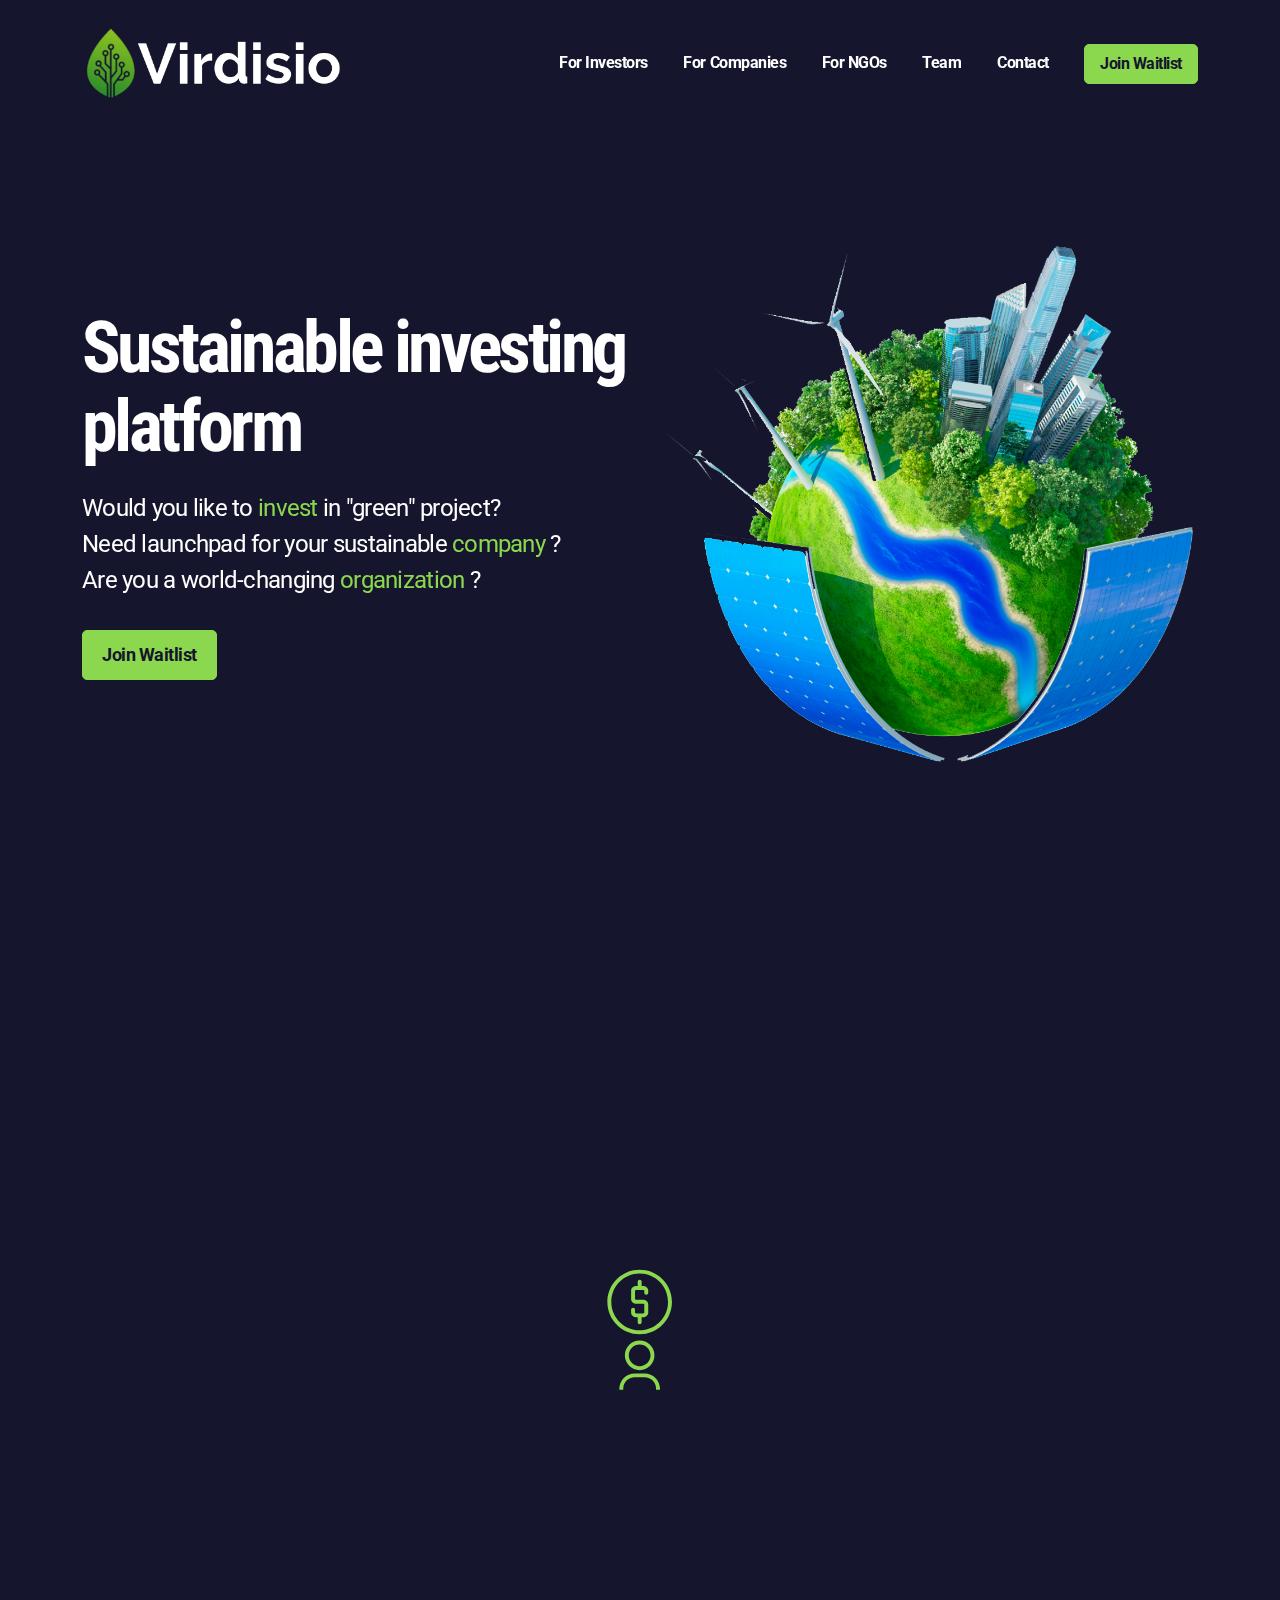
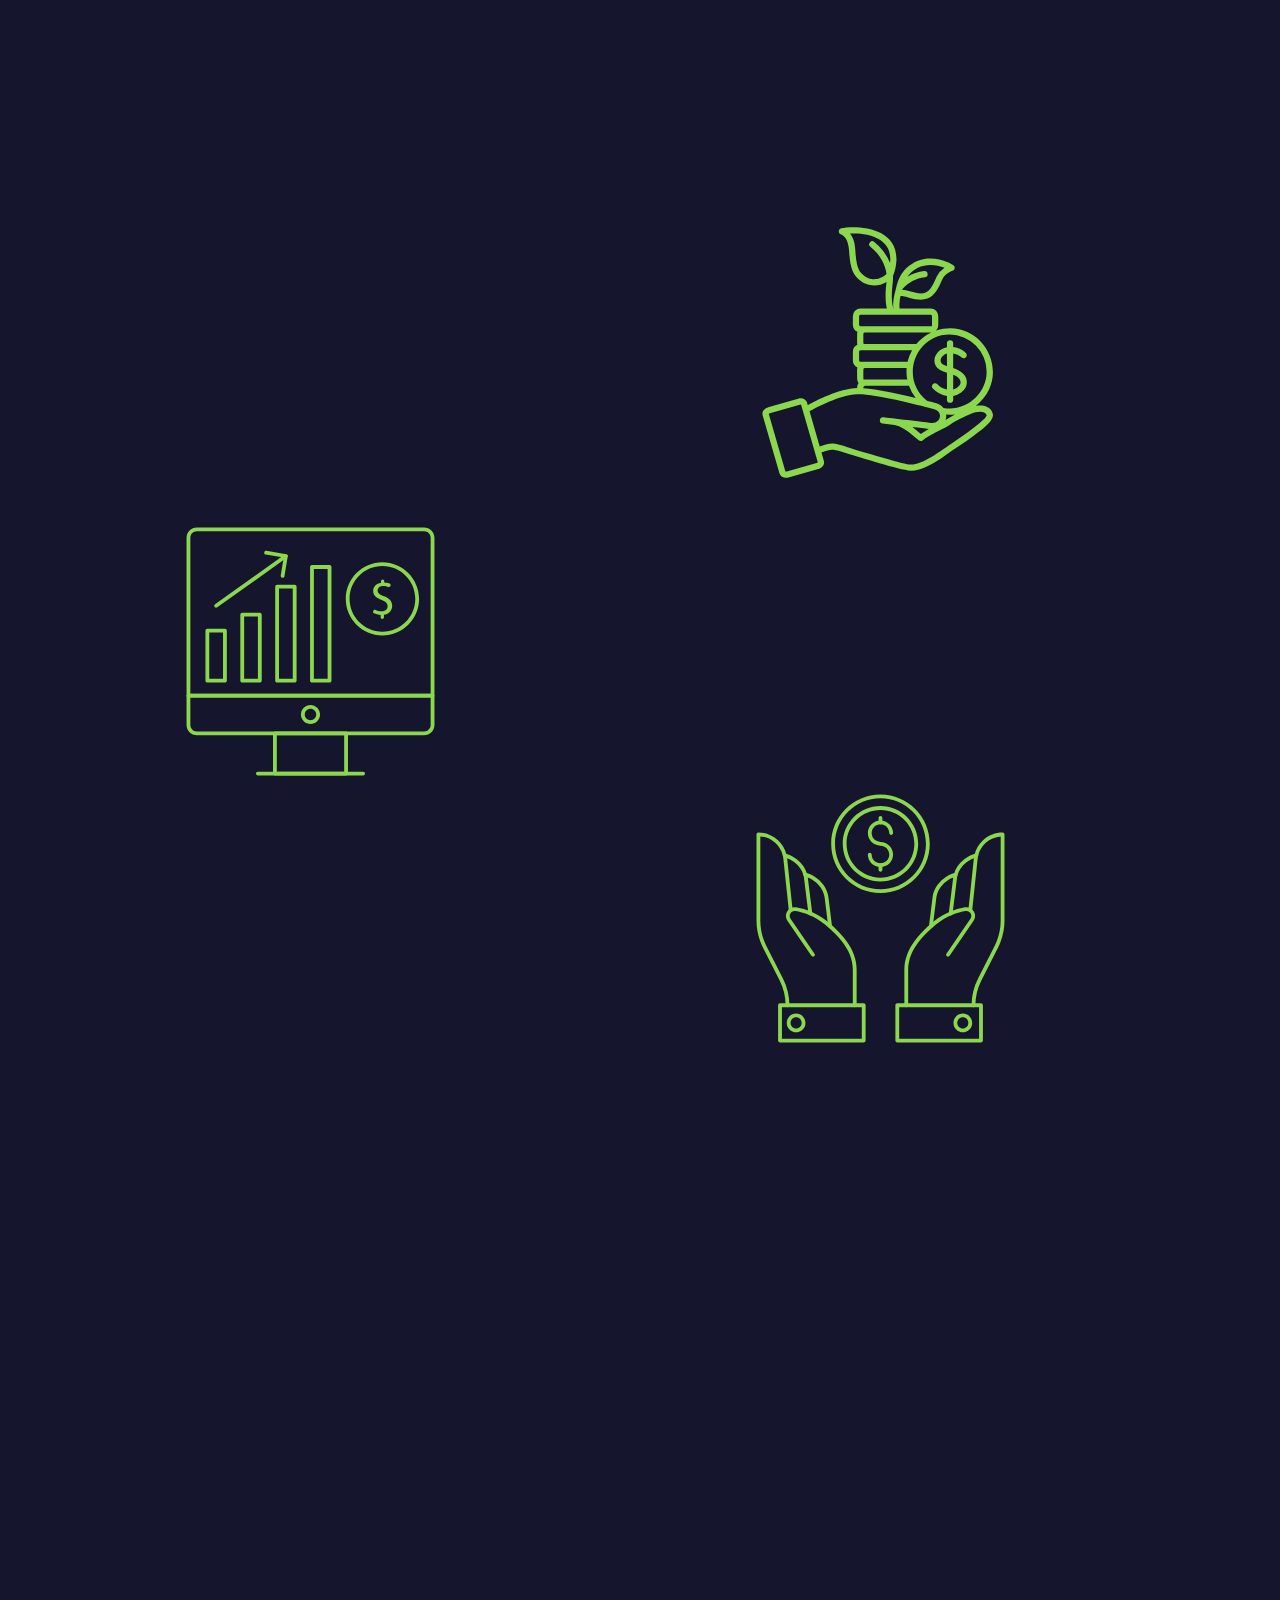
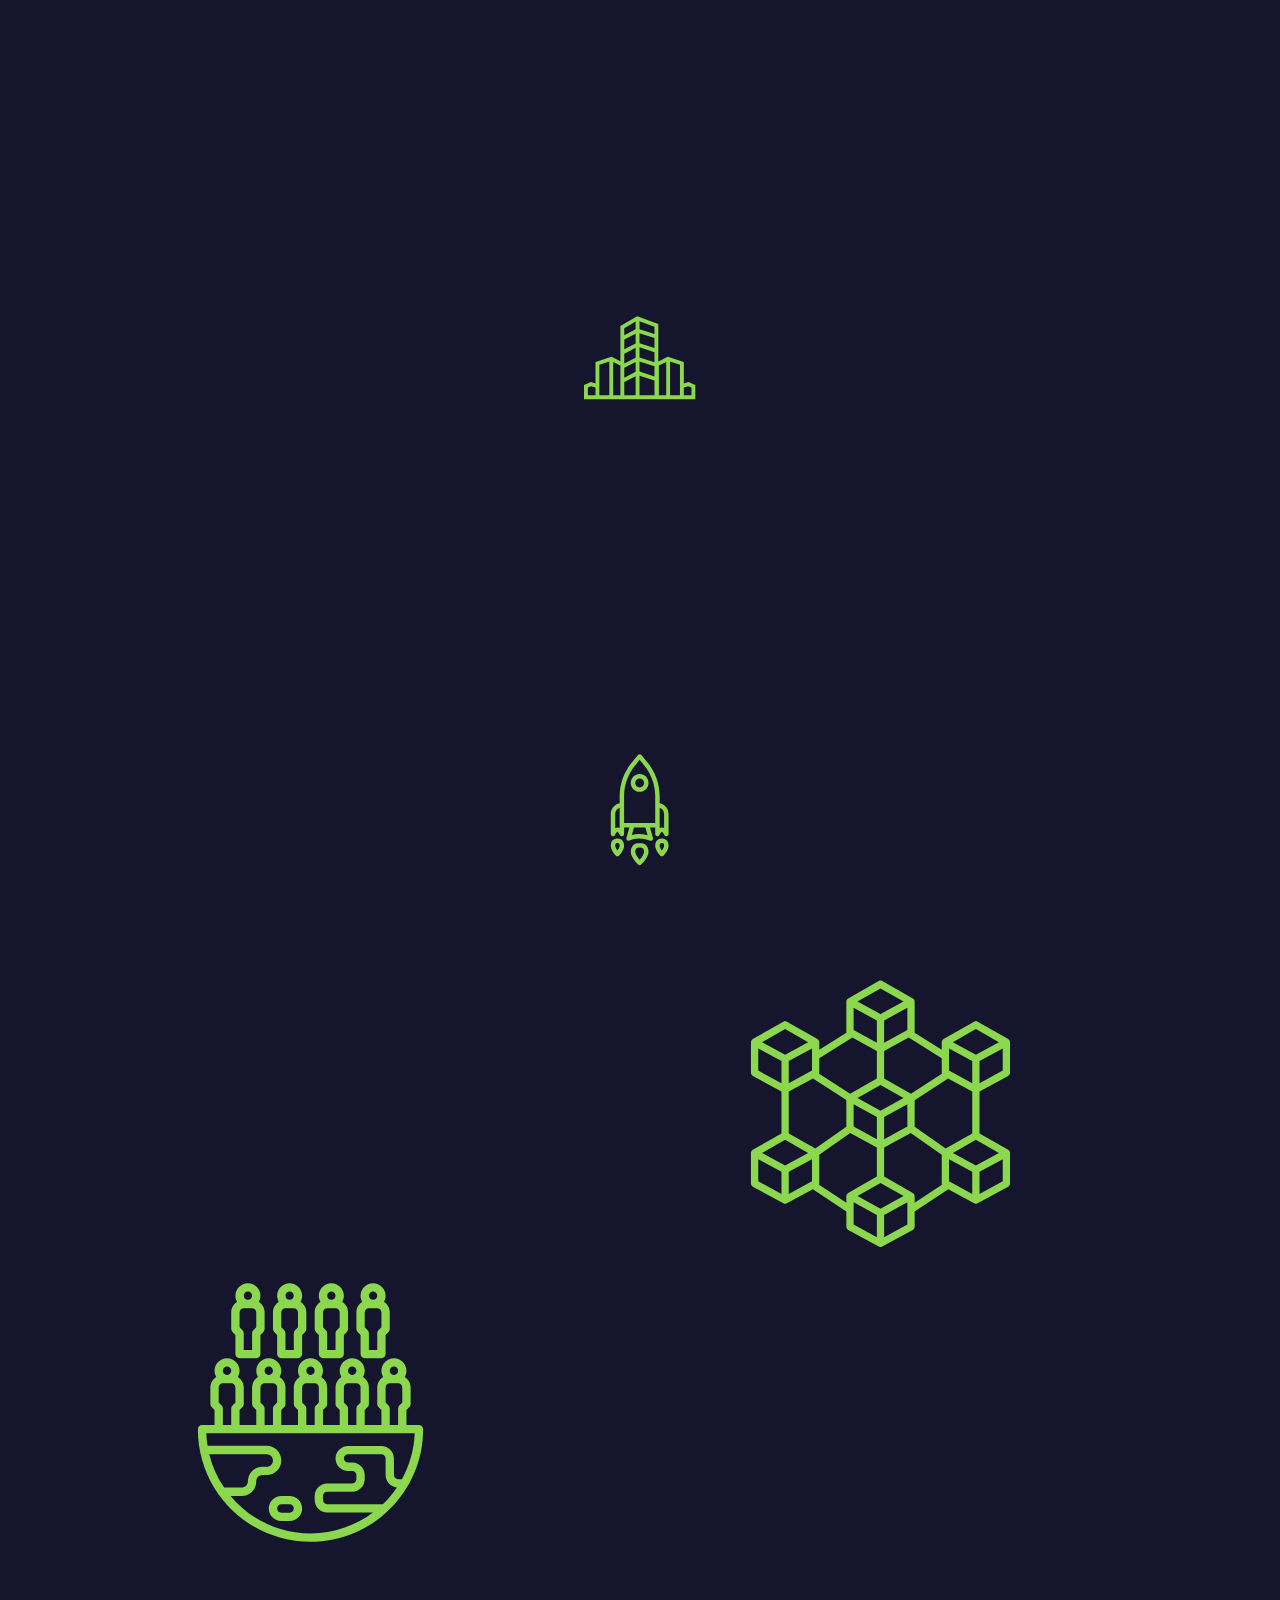
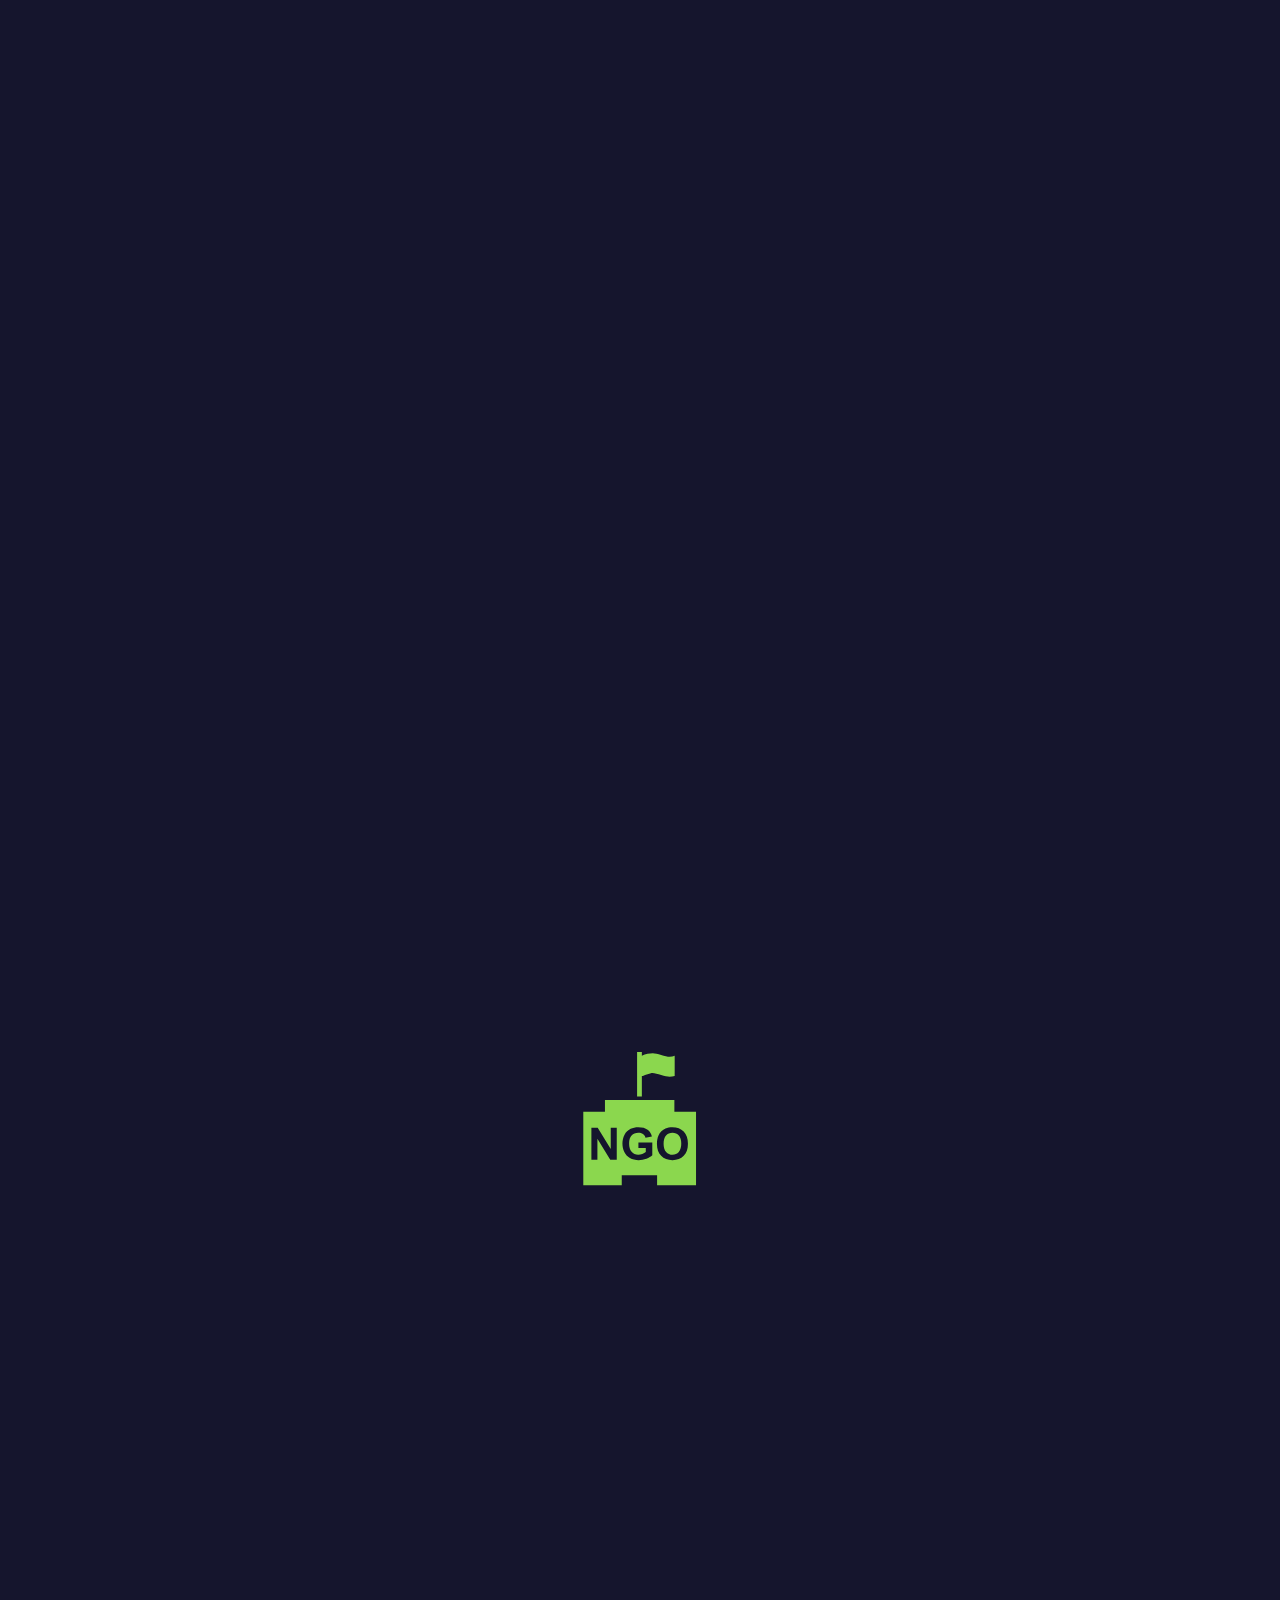
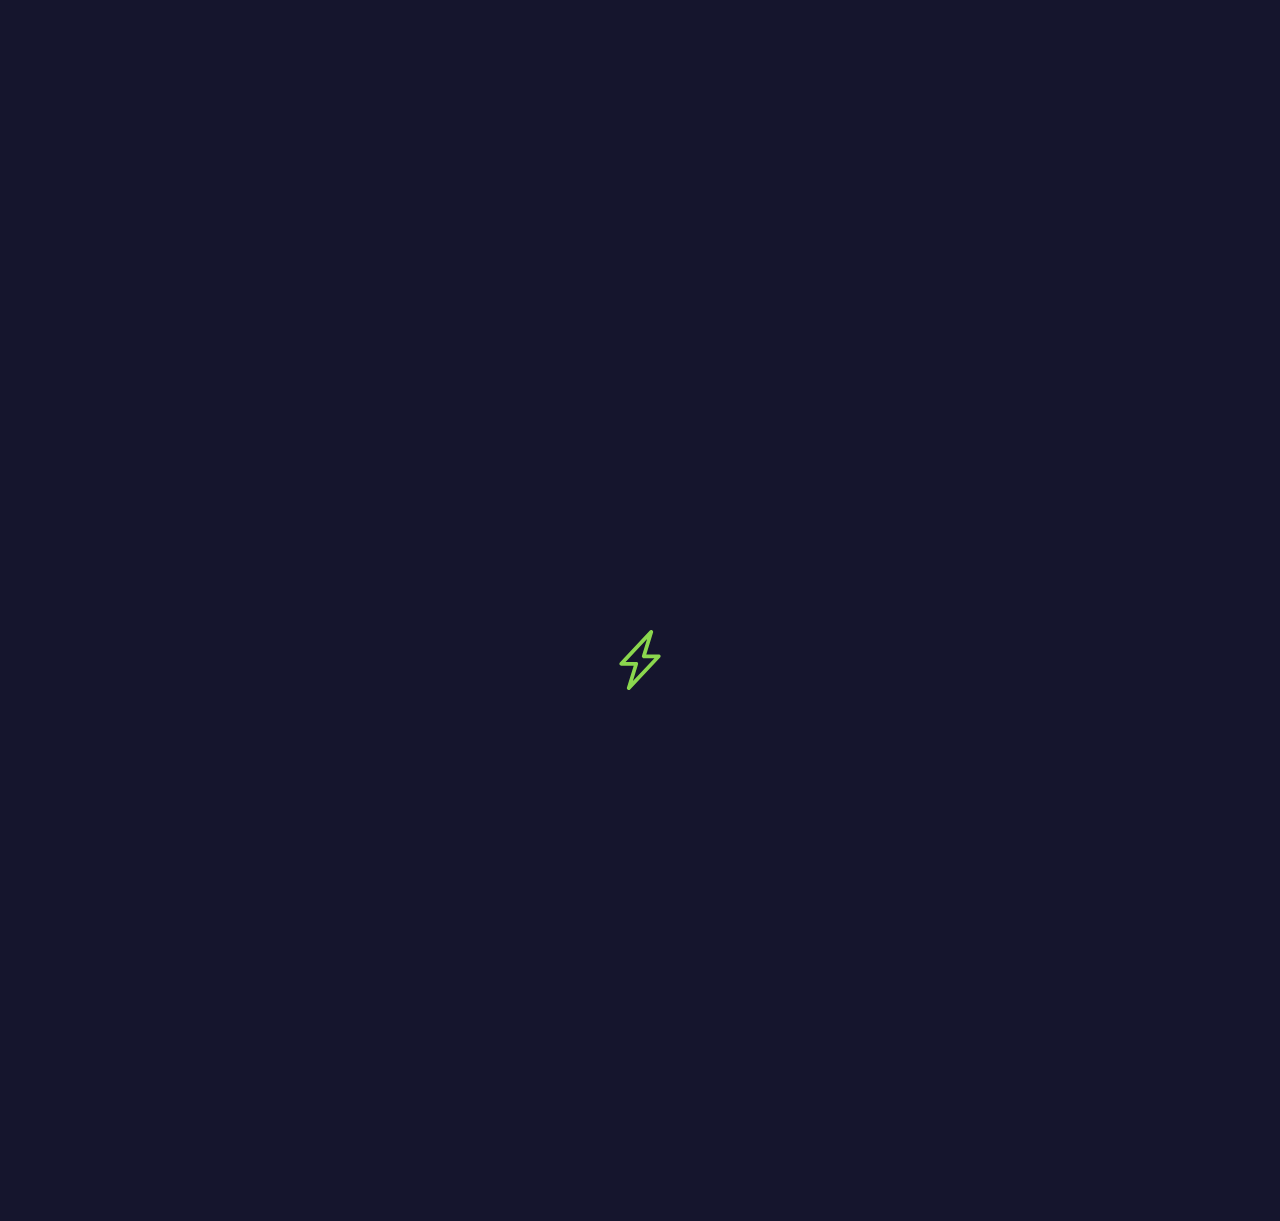
==== docs/index1702.html @ f63f8336 "GH-1: init using startup tool" ====
<!DOCTYPE html>
<html lang="en">
	<head>
		<meta charset="utf-8" >
		<title>index_17_02</title>
		<meta name="viewport" content="width=device-width, initial-scale=1">
		<link rel="icon" href="i/favicon.png" type="image/x-icon">
		<!-- AOS 3.0.0-beta.6 plugin CSS (Animations) -->
		<link rel="stylesheet" href="https://unpkg.com/aos@next/dist/aos.css" />
		<!-- Google Fonts -->
		<link href="https://fonts.googleapis.com/css2?family=Roboto+Condensed:wght@100;200;300;400;500;600;700;800;900&family=Roboto:wght@100;200;300;400;500;600;700;800;900&subset=latin&display=swap" rel="stylesheet">
		<!-- Startup CSS + Bootstrap CSS (Styles for all blocks) - Remove ".min" if you want to edit a css code -->
		<link href="css/styles.min.css" rel="stylesheet" />
		<!-- jQuery 3.6.0 (uncomment line below if you need jQuery) -->
		<!-- <script src="https://cdnjs.cloudflare.com/ajax/libs/jquery/3.6.0/jquery.min.js"></script> -->
	</head> 
	<body>
<!-- Navigation 5 -->
	<nav class="sticky-top py-4 py-lg-7 bg-bg-1">
		<div class="d-block d-lg-none">
			<div class="container">
				<div class="row align-items-center">
					<div class="col-3" data-aos="fade-down" data-aos-delay="0">
						<a href="#" class="btn btn-width-equal-height d-lg-none rounded-circle custom-mobile-nav-btn" data-bs-toggle="offcanvas" data-bs-target="#custom-id-6rr9r2bm">
							<svg width="20" height="20" viewBox="0 0 16 16" fill="none" xmlns="http://www.w3.org/2000/svg" class="fill-light-1">
								<path d="M2.00016 5.33333H14.0002C14.177 5.33333 14.3465 5.2631 14.4716 5.13807C14.5966 5.01305 14.6668 4.84348 14.6668 4.66667C14.6668 4.48986 14.5966 4.32029 14.4716 4.19526C14.3465 4.07024 14.177 4 14.0002 4H2.00016C1.82335 4 1.65378 4.07024 1.52876 4.19526C1.40373 4.32029 1.3335 4.48986 1.3335 4.66667C1.3335 4.84348 1.40373 5.01305 1.52876 5.13807C1.65378 5.2631 1.82335 5.33333 2.00016 5.33333ZM14.0002 10.6667H2.00016C1.82335 10.6667 1.65378 10.7369 1.52876 10.8619C1.40373 10.987 1.3335 11.1565 1.3335 11.3333C1.3335 11.5101 1.40373 11.6797 1.52876 11.8047C1.65378 11.9298 1.82335 12 2.00016 12H14.0002C14.177 12 14.3465 11.9298 14.4716 11.8047C14.5966 11.6797 14.6668 11.5101 14.6668 11.3333C14.6668 11.1565 14.5966 10.987 14.4716 10.8619C14.3465 10.7369 14.177 10.6667 14.0002 10.6667ZM14.0002 7.33333H2.00016C1.82335 7.33333 1.65378 7.40357 1.52876 7.5286C1.40373 7.65362 1.3335 7.82319 1.3335 8C1.3335 8.17681 1.40373 8.34638 1.52876 8.4714C1.65378 8.59643 1.82335 8.66667 2.00016 8.66667H14.0002C14.177 8.66667 14.3465 8.59643 14.4716 8.4714C14.5966 8.34638 14.6668 8.17681 14.6668 8C14.6668 7.82319 14.5966 7.65362 14.4716 7.5286C14.3465 7.40357 14.177 7.33333 14.0002 7.33333Z">
								</path>
							</svg>
						</a>
					</div>
					<div class="col-6 text-center" data-aos="fade-down" data-aos-delay="250">
						<a href="#">
							<img src="i/logo-transparent-1645140826.png" srcset="i/logo-transparent-1645140826.png 2x" alt="" class="img-fluid" data-aos="fade-down" data-aos-delay="0">
						</a>
					</div>
					<div class="col-3" data-aos="fade-down" data-aos-delay="500">
					</div>
				</div>
			</div>
		</div>
		<div class="offcanvas offcanvas-start custom-dark-offcanvas-bg" id="custom-id-6rr9r2bm" aria-hidden="true">
			<div class="offcanvas-header">
				<a href="#">
					<img src="i/logo-transparent-1645140826.png" srcset="i/logo-transparent-1645140826.png 2x" alt="" class="img-fluid">				
				</a>
				<a href="#" class="btn btn-sm btn-width-equal-height custom-mobile-nav-btn" data-bs-dismiss="offcanvas">
					<svg width="24" height="24" viewBox="0 0 16 16" fill="none" xmlns="http://www.w3.org/2000/svg" class="fill-light-2">
						<path d="M8.9398 8L13.1398 3.80667C13.2653 3.68113 13.3359 3.51087 13.3359 3.33333C13.3359 3.1558 13.2653 2.98554 13.1398 2.86C13.0143 2.73447 12.844 2.66394 12.6665 2.66394C12.4889 2.66394 12.3187 2.73447 12.1931 2.86L7.9998 7.06L3.80646 2.86C3.68093 2.73447 3.51066 2.66394 3.33313 2.66394C3.1556 2.66394 2.98533 2.73447 2.8598 2.86C2.73426 2.98554 2.66374 3.1558 2.66374 3.33333C2.66374 3.51087 2.73426 3.68113 2.8598 3.80667L7.0598 8L2.8598 12.1933C2.79731 12.2553 2.74771 12.329 2.71387 12.4103C2.68002 12.4915 2.6626 12.5787 2.6626 12.6667C2.6626 12.7547 2.68002 12.8418 2.71387 12.9231C2.74771 13.0043 2.79731 13.078 2.8598 13.14C2.92177 13.2025 2.99551 13.2521 3.07675 13.2859C3.15798 13.3198 3.24512 13.3372 3.33313 13.3372C3.42114 13.3372 3.50827 13.3198 3.58951 13.2859C3.67075 13.2521 3.74449 13.2025 3.80646 13.14L7.9998 8.94L12.1931 13.14C12.2551 13.2025 12.3288 13.2521 12.4101 13.2859C12.4913 13.3198 12.5785 13.3372 12.6665 13.3372C12.7545 13.3372 12.8416 13.3198 12.9228 13.2859C13.0041 13.2521 13.0778 13.2025 13.1398 13.14C13.2023 13.078 13.2519 13.0043 13.2857 12.9231C13.3196 12.8418 13.337 12.7547 13.337 12.6667C13.337 12.5787 13.3196 12.4915 13.2857 12.4103C13.2519 12.329 13.2023 12.2553 13.1398 12.1933L8.9398 8Z">
						</path>
					</svg>
				</a>
			</div>
			<div class="offcanvas-body">
				<div>
					<a href="#for-investors" class="fw-bold py-2 d-inline-block text-light-1">
								For investors
					</a>
				</div>
				<div>
					<a href="#for-companies" class="fw-bold py-2 d-inline-block text-light-1">
								For companies
					</a>
				</div>
				<div>
					<a href="#for-ngos" class="fw-bold py-2 d-inline-block text-light-1">
								For NGOs
					</a>
				</div>
				<div>
					<a href="#team" class="fw-bold py-2 d-inline-block text-light-1">
								Team
					</a>
				</div>
				<div>
					<a href="#team" class="fw-bold py-2 d-inline-block text-light-1">
								Contact
					</a>
				</div>
				<a href="#join-waitlist" class="btn btn-action-1 btn-sm rounded-2 mt-4">
							Join Waitlist
				</a>
			</div>
		</div>
		<div class="d-none d-lg-block">
			<div class="container">
				<div class="row justify-content-between align-items-center">
					<div class="col-3">
						<a href="#" class="w-auto h-50">
							<img src="i/logo-transparent-1645140826.png" srcset="i/logo-transparent-1645140826.png 2x" alt="VIrdisio" class="img-fluid" data-aos="fade-down" data-aos-delay="0">						
						</a>
					</div>
					<div class="text-end col-9">
						<a href="#for-investors" class="fw-bold mx-4 text-light-1" data-aos="fade-down" data-aos-delay="150">
									For Investors
						</a>
						<a href="#for-companies" class="fw-bold mx-4 text-light-1" data-aos="fade-down" data-aos-delay="250">
									For Companies
						</a>
						<a href="#for-ngos" class="fw-bold mx-4 text-light-1" data-aos="fade-down" data-aos-delay="150">
									For NGOs
						</a>
						<a href="#team" class="fw-bold mx-4 text-light-1" data-aos="fade-down" data-aos-delay="400">
									Team
						</a>
						<a href="#contact" class="fw-bold mx-4 text-light-1" data-aos="fade-down" data-aos-delay="500">
									Contact
						</a>
						<a href="#join-waitlist" class="ms-4 btn rounded-2 btn-sm btn-action-1" data-aos="fade-down" data-aos-delay="650">
									Join Waitlist
						</a>
					</div>
				</div>
			</div>
		</div>
	</nav>
	<!-- Header 1 -->
		<header class="py-20 bg-bg-1">
			<div class="container">
				<div class="row align-items-center flex-md-row-reverse">
					<div class="col-md-6">
						<img src="i/clean-environment-png-environment-picture-png-image-975.png" srcset="i/clean-environment-png-environment-picture-png-image-975.png 2x" alt="" class="w-100" data-aos="fade-down" data-aos-delay="0">			
					</div>
					<div class="col-md-6 mt-8 mt-md-0">
						<h1 class="display-3 mb-6 text-light-1" data-aos="fade-down" data-aos-delay="150">
									Sustainable investing platform
						</h1>
						<p class="mb-8 fs-1 text-light-2" data-aos="fade-down" data-aos-delay="250">
									Would you like to 
							<a href="#for-investors">
invest
							</a>
 in "green" project? 
							<br>
Need launchpad for your sustainable 
							<a href="" #for-companies="">
company
							</a>
?
							<br>
Are you a world-changing 
							<a href="#for-ngos">
organization
							</a>
? 
						</p>
						<a href="#join-waitlist" class="btn btn-action-1" data-aos="fade-down" data-aos-delay="400">
									Join Waitlist
						</a>
					</div>
				</div>
			</div>
		</header>
		<!-- Content 4 -->
			<section class="py-10 py-lg-20 text-center bg-bg-1">
				<div class="container">
					<h2 class="display-5 mb-6 text-light-1" data-aos="fade-down" data-aos-delay="150">
								We are connecting investors, companies and organizations to help them change world together
					</h2>
					<p class="fs-2 remove-br-md mb-0 text-light-2" data-aos="fade-down" data-aos-delay="250">
								United Nations prepared  
						<a href="https://sdgs.un.org/goals">
									17 Sustainable Development Goals 
						</a>
								 for 2030 and we would like to engage you
					</p>
				</div>
			</section>
			<!-- Content 4 -->
				<section class="py-10 py-lg-20 text-center bg-bg-1">
					<div class="container">
						<!--?xml version="1.0" encoding="UTF-8"?-->
							<!--?xml version="1.0" encoding="UTF-8"?-->
								<svg width="100pt" height="100pt" version="1.1" viewBox="0 0 100 100" xmlns="http://www.w3.org/2000/svg" class="mb-4 d-inline-block fill-action-1 h-25 w-auto" id="for-investors">
									<g>
										<path d="m61.109 69.273c0-3.1953-1.3672-6.0742-3.5352-8.1055-1.9883-1.8594-4.6484-3.0078-7.5742-3.0078-2.9297 0-5.5898 1.1484-7.5742 3.0078-2.168 2.0273-3.5352 4.9062-3.5352 8.1055 0 6.125 4.9844 11.109 11.109 11.109s11.109-4.9844 11.109-11.109zm-19.27 0c0-4.5 3.6602-8.1602 8.1602-8.1602s8.1602 3.6602 8.1602 8.1602-3.6602 8.1602-8.1602 8.1602-8.1602-3.6602-8.1602-8.1602z">
										</path>
										<path d="m34.754 94.34v0.66016h2.9492v-0.66016c0-4.7305 3.8359-8.5625 8.5625-8.5625h7.4727c4.7305 0 8.5625 3.832 8.5625 8.5625l-0.003906 0.66016h2.9492v-0.66016c0-6.3594-5.1523-11.512-11.512-11.512h-7.4727c-6.3555 0-11.508 5.1562-11.508 11.512z">
										</path>
										<path d="m47.672 40.754h0.85547v3.6562c0 0.81641 0.66016 1.4766 1.4766 1.4766 0.8125 0 1.4766-0.66016 1.4766-1.4766v-3.6562h0.85156c2.293 0 4.0898-1.4727 4.0898-3.3555v-6.4414c0-1.8828-1.7969-3.3555-4.0898-3.3555h-4.6562c-0.6875 0-1.0977-0.30859-1.1406-0.40625l-0.003906-6.5625c0.046875-0.12109 0.45703-0.43359 1.1445-0.43359h4.6562c0.6875 0 1.0977 0.30859 1.1406 0.40625v1.7773c0 0.81641 0.66016 1.4766 1.4766 1.4766 0.8125 0 1.4766-0.66016 1.4766-1.4766v-1.7773c0-1.8828-1.7969-3.3555-4.0898-3.3555h-0.85156v-3.2266c0-0.81641-0.66016-1.4766-1.4766-1.4766-0.8125 0-1.4766 0.66016-1.4766 1.4766v3.2266h-0.85547c-2.293 0-4.0898 1.4727-4.0898 3.3555v6.5898c0 1.8828 1.7969 3.3555 4.0898 3.3555h4.6562c0.6875 0 1.0977 0.30859 1.1406 0.40625l0.003906 6.418c-0.046874 0.12109-0.45312 0.43359-1.1445 0.43359l-2.3008-0.003906c-0.011719 0-0.019531-0.003907-0.027344-0.003907-0.011718 0-0.019531 0.003907-0.027344 0.003907h-2.3008c-0.6875 0-1.0977-0.30859-1.1406-0.40625v-2.3398c0-0.81641-0.66016-1.4766-1.4766-1.4766-0.8125 0-1.4766 0.66016-1.4766 1.4766v2.3398c0 1.8789 1.7969 3.3555 4.0898 3.3555z">
										</path>
										<path d="m50 53.43c13.352 0 24.215-10.863 24.215-24.215 0-13.352-10.863-24.215-24.215-24.215s-24.215 10.863-24.215 24.215c0 13.352 10.863 24.215 24.215 24.215zm0-45.48c11.727 0 21.266 9.5391 21.266 21.266 0 11.727-9.5391 21.266-21.266 21.266s-21.266-9.5391-21.266-21.266c0-11.727 9.5391-21.266 21.266-21.266z">
										</path>
									</g>
								</svg>
								<h2 class="display-5 mb-6 text-light-1" data-aos="fade-down" data-aos-delay="150">
											For Investors
								</h2>
								<p class="fs-2 remove-br-md mb-0 text-light-2" data-aos="fade-down" data-aos-delay="250">
											Our mission is to enable each person who cares about the environment invest in legitimate companies, helping them make a bigger green impact on planet Earth
								</p>
							</div>
						</section>
						<!-- Feature 17 -->
							<section class="py-10 py-lg-20 text-center text-md-start bg-bg-1">
								<div class="container">
									<div class="row justify-content-center">
										<div class="col-md-9 col-lg-7 col-xl-6 col-xxl-5 text-center">
											<h2 class="mb-6 text-light-1 display-6" data-aos="fade-down" data-aos-delay="0">
														Green investment
											</h2>
											<p class="mb-15 fs-2 text-light-2" data-aos="fade-down" data-aos-delay="150">
											</p>
										</div>
									</div>
									<div class="mb-15 mb-md-8 row align-items-center flex-md-row-reverse justify-content-center">
										<div class="mb-8 mb-md-0 col-10 col-sm-7 col-md-5 col-xl-4">
											<svg xmlns="http://www.w3.org/2000/svg" data-name="Icons" viewBox="0 0 512 512" x="0px" y="0px" class="fill-action-1 w-75">
												<path d="M383.41,339.26v7.27a6,6,0,0,0,12,0v-7.31a36.89,36.89,0,0,0,15.33-6.6c7-5.18,10.87-12,10.87-19.16,0-12.39-8.81-21.64-26.2-27.53V257.82c10,1.81,15.46,7.24,15.7,7.49,5.68,5.56,14-2.35,8.68-8.28-.4-.43-9-9.29-24.38-11.36v-7.26a6,6,0,0,0-12,0v7.33c-13.33,2.44-24.07,13.42-24.07,25.75,0,15.45,14.13,20.54,24.07,23.39V327.1a33.58,33.58,0,0,1-18.24-10c-5.28-5.9-14.06,1.39-9.23,7.67A46,46,0,0,0,383.41,339.26Zm26.2-25.8c0,5.14-6.22,11.41-14.2,13.52V298.7C404.94,302.55,409.61,307.42,409.61,313.46Zm-38.27-42c0-5.8,5.36-11.33,12.07-13.4v24.23C375.12,279.6,371.34,276.89,371.34,271.49Z">
												</path>
												<path d="M460.47,360.56c-5.89-2.84-13.46-3.51-21.82-2.07C512,301,452.22,186,362.49,213.87a13.52,13.52,0,0,0,4.28-9.86V186.55a14.9,14.9,0,0,0-14.64-15.12H292.65a70.41,70.41,0,0,1,1.75-23.74c3.76-.17,8.84,1.15,14.64,2.67,36,10.7,49.79,1.39,63.19-29.44.84-1.87,1.64-3.64,2.44-5.29,5.81-12.11,19.24-16.25,19.35-16.28a6,6,0,0,0,1.6-10.8c-1.36-.88-33.62-21.36-67.86-8.32-36.95,15.71-39.64,46.13-42.68,55.34-2.52,9.39-5.82,21.76-4.49,35.86h-.53a5.77,5.77,0,0,0-.12-2.06c-3.9-16.4-1.76-35.58-.62-45.89a77.24,77.24,0,0,0,.59-14.49c1-2,5.85-12.81,6.66-29.77,2.73-66.91-82.9-66.77-105.76-61.41a6,6,0,0,0-.3,11.71c.13,0,13.48,4,15.05,29,1.8,28.47,4.84,44.12,17.31,56.06,16.79,16,38.44,15.92,54.7,6-1.31,12.13-3.74,31.53.54,50.84h-50.5A14.9,14.9,0,0,0,203,186.55v15.88a15.17,15.17,0,0,0,8.8,13.87,15.22,15.22,0,0,0-.64,4.41c.15,2.67-.41,18.11.46,20.38A15.16,15.16,0,0,0,203,254.86v15.88a15.17,15.17,0,0,0,8.8,13.86c-1.18,2.86-.45,18-.64,21.25a14.4,14.4,0,0,0,2.76,8.48,14.72,14.72,0,0,0-2.66,9.86c-34.67,1.22-79.63,24.45-94.72,32.8l-1.44-5c-1.84-6.36-9.38-9.62-17.16-7.42L40.66,360.79c-7,1.87-12.67,8.37-10.7,15.42L62.34,488.12c1.75,6.7,10.44,9.56,17.16,7.42l57.25-16.21c7-1.88,12.66-8.37,10.69-15.42l-4.69-16.24c20.12-7,21-6.74,46.49,1.25,28.94,8.43,102.33,32.42,124.79,33.87,20.43,0,46-15.18,64.6-28.55s38.89-25.52,56.75-39.26c17.71-13.51,40.11-29.66,35.69-42.2A19.4,19.4,0,0,0,460.47,360.56ZM341.16,111.74a6,6,0,0,0-1.46-11.91,80,80,0,0,0-32,10.88c16.78-25.06,48.35-27,71.15-17.12a42.58,42.58,0,0,0-15,16.84c-.86,1.78-1.68,3.61-2.56,5.55-12.72,29.74-22.55,30-49.21,22.77a87.09,87.09,0,0,0-14.63-3c.11-.42.21-.82.31-1.23C309.59,121.34,323.8,113.87,341.16,111.74Zm-83.52.54c-1.29.65-19.17,9.91-36.47-6.33-7.64-7.32-11.63-16.39-13.63-48.16-.91-14.46-5.24-23.8-10-29.78,35.39-2.43,82.86,9.75,76.72,56A97.66,97.66,0,0,0,244.06,44a6,6,0,1,0-7.46,9.4c20,15.85,28.8,35.53,30.9,52.1A31.07,31.07,0,0,1,257.64,112.28Zm124,269.63a25.3,25.3,0,0,0,.27-6.88,79.61,79.61,0,0,0,17.05-.37,185.4,185.4,0,0,0-18.3,11A26.59,26.59,0,0,0,381.66,381.91Zm77.85-89.44c.42,43.34-40.13,77.51-82.75,69.85-7.42-9.43-18.47-10.07-30.89-13.37-53.69-40.87-24.78-127.18,42.79-127.34A70.93,70.93,0,0,1,459.51,292.47ZM224.87,308a2,2,0,0,1-1.74-2.17V289a2.92,2.92,0,0,1,2.64-3.13h80.31A80.67,80.67,0,0,0,307.29,308H225.77C225.47,308,225.17,308,224.87,308Zm0-34.16h-7.26a2.91,2.91,0,0,1-2.64-3.12V254.86a2.91,2.91,0,0,1,2.64-3.12h98.93a82.21,82.21,0,0,0-8.62,22.15H225.77C225.47,273.92,225.17,273.85,224.87,273.86Zm.9,46.14h84.78a83.37,83.37,0,0,0,12.82,23.44C294.23,336,248.84,325.92,223,324.58a6.26,6.26,0,0,0,.18-1.45A2.93,2.93,0,0,1,225.77,320Zm99-80.26H225.47a2.07,2.07,0,0,1-2.34-2.2V220.71a2.92,2.92,0,0,1,2.64-3.13s127.47,0,127.47,0A83.32,83.32,0,0,0,324.79,239.74ZM215,186.55a2.91,2.91,0,0,1,2.64-3.12H352.13a2.92,2.92,0,0,1,2.64,3.12V204a1.57,1.57,0,0,1-1.58,1.57c-3,0-125.28-.09-128.63,0-.54-.16-6.27,0-6.95-.08a2.91,2.91,0,0,1-2.64-3.12ZM133.48,467.79,76.23,484a4.85,4.85,0,0,1-2.56.11l-32-110.53a5.06,5.06,0,0,1,2.23-1.24l57.26-16.2a5,5,0,0,1,2.56-.12l32,110.54A5,5,0,0,1,133.48,467.79ZM453,385.19c-16.5,15.09-36.55,29.11-56.34,42.22-27.14,18.07-62.75,46.41-86.16,43.14-16.29-2.36-86.3-23.31-117.65-33.08-27.94-8.75-31-9.09-53.41-1.34l-19.47-67.29c11.12-6.26,57.51-31.23,91.26-32.64,32.19-1.3,109.85,19,146.25,27.91,8.84,2.05,13.6,7.79,12.4,15.69-1.12,6.25-6.85,12.43-16.75,11.2-18.2-2.26-91.05-10.73-91.78-10.81-7.89-.66-9.27,10.72-1.39,11.92L283,394.8c17.55,3.48,32.39,18.12,46.19,29.58a6,6,0,0,0,7.5.13c15.22-12.06,36.37-20.08,51.15-29.2,6.84-4.67,18.51-12,40.87-21.4,11.3-4.82,27.25-7.11,30.76,2.08C459.52,376,459.87,378.41,453,385.19Zm-104.3,17.36a173.78,173.78,0,0,0-15.38,9.57c-5.26-4.48-10.41-9-16.12-13.32C329.82,400.29,341.56,401.68,348.67,402.55Z">
												</path>
											</svg>
										</div>
										<div class="col-md-1">
										</div>
										<div class="col-md-6 col-xl-5 col-xxl-4">
											<h4 class="mb-6 remove-br text-light-1" data-aos="fade-down" data-aos-delay="400">
										Your green portfolio
											</h4>
											<p class="mb-0 fs-4 text-light-2" data-aos="fade-down" data-aos-delay="500">
										Invest  in  cleantech SaaS companies and other Environmental, Social, and Governance (ESG) projects
											</p>
										</div>
									</div>
									<div class="row align-items-center justify-content-center">
										<div class="mb-8 mb-md-0 col-10 col-sm-7 col-md-5 col-xl-4">
											<svg xmlns="http://www.w3.org/2000/svg" xmlns:xlink="http://www.w3.org/1999/xlink" version="1.1" x="0px" y="0px" viewBox="0 0 140 140" style="enable-background:new 0 0 140 140;" xml:space="preserve" class="fill-action-1 w-75">
												<g>
													<g>
														<path d="M88.6582031,135H51.3417969c-0.5527344,0-1-0.4477539-1-1v-21.0234375c0-0.5522461,0.4472656-1,1-1h37.3164062    c0.5527344,0,1,0.4477539,1,1V134C89.6582031,134.5522461,89.2109375,135,88.6582031,135z M52.3417969,133h35.3164062v-19.0234375    H52.3417969V133z">
														</path>
													</g>
													<g>
														<path d="M97.5947266,135H42.4052734c-0.5527344,0-1-0.4477539-1-1s0.4472656-1,1-1h55.1894531c0.5527344,0,1,0.4477539,1,1    S98.1474609,135,97.5947266,135z">
														</path>
													</g>
													<g>
														<path d="M134,94.1435547H6c-0.5527344,0-1-0.4477539-1-1V10.3999023C5,7.4223633,7.4228516,5,10.4003906,5h119.1992188    C132.5771484,5,135,7.4223633,135,10.3999023v82.7436523C135,93.6958008,134.5527344,94.1435547,134,94.1435547z M7,92.1435547    h126V10.3999023C133,8.5253906,131.4746094,7,129.5996094,7H10.4003906C8.5253906,7,7,8.5253906,7,10.3999023V92.1435547z">
														</path>
													</g>
													<g>
														<path d="M129.5996094,113.9765625H10.4003906C7.4228516,113.9765625,5,111.5541992,5,108.5766602V93.1435547    c0-0.5522461,0.4472656-1,1-1h128c0.5527344,0,1,0.4477539,1,1v15.4331055    C135,111.5541992,132.5771484,113.9765625,129.5996094,113.9765625z M7,94.1435547v14.4331055    c0,1.8745117,1.5253906,3.3999023,3.4003906,3.3999023h119.1992188c1.875,0,3.4003906-1.5253906,3.4003906-3.3999023V94.1435547H7    z">
														</path>
													</g>
													<g>
														<path d="M69.9970703,108.0600586c-2.7568359,0-5-2.2431641-5-5s2.2431641-5,5-5s5,2.2431641,5,5    S72.7539062,108.0600586,69.9970703,108.0600586z M69.9970703,100.0600586c-1.6542969,0-3,1.3457031-3,3s1.3457031,3,3,3    s3-1.3457031,3-3S71.6513672,100.0600586,69.9970703,100.0600586z">
														</path>
													</g>
													<g>
														<g>
															<g>
																<g>
																	<path d="M25.1308594,86.3100586h-9.2109375c-0.5527344,0-1-0.4477539-1-1V59.0605469c0-0.5522461,0.4472656-1,1-1h9.2109375       c0.5527344,0,1,0.4477539,1,1v26.2495117C26.1308594,85.8623047,25.6835938,86.3100586,25.1308594,86.3100586z        M16.9199219,84.3100586h7.2109375V60.0605469h-7.2109375V84.3100586z">
																	</path>
																</g>
																<g>
																	<path d="M43.4160156,86.3100586h-9.2109375c-0.5527344,0-1-0.4477539-1-1V50.6855469c0-0.5522461,0.4472656-1,1-1h9.2109375       c0.5527344,0,1,0.4477539,1,1v34.6245117C44.4160156,85.8623047,43.96875,86.3100586,43.4160156,86.3100586z        M35.2050781,84.3100586h7.2109375V51.6855469h-7.2109375V84.3100586z">
																	</path>
																</g>
																<g>
																	<path d="M61.7011719,86.3100586h-9.2109375c-0.5527344,0-1-0.4477539-1-1V35.9355469c0-0.5522461,0.4472656-1,1-1h9.2109375       c0.5527344,0,1,0.4477539,1,1v49.3745117C62.7011719,85.8623047,62.2539062,86.3100586,61.7011719,86.3100586z        M53.4902344,84.3100586h7.2109375V36.9355469h-7.2109375V84.3100586z">
																	</path>
																</g>
																<g>
																	<path d="M79.9863281,86.3100586h-9.2109375c-0.5527344,0-1-0.4477539-1-1V25.6855469c0-0.5522461,0.4472656-1,1-1h9.2109375       c0.5527344,0,1,0.4477539,1,1v59.6245117C80.9863281,85.8623047,80.5390625,86.3100586,79.9863281,86.3100586z        M71.7753906,84.3100586h7.2109375V26.6855469h-7.2109375V84.3100586z">
																	</path>
																</g>
															</g>
															<g>
																<g>
																	<path d="M20.5263672,47.0317383c-0.3125,0-0.6201172-0.1455078-0.8154297-0.4194336       c-0.3203125-0.4492188-0.2158203-1.0737305,0.2333984-1.3945312l36.5703125-26.0888672       c0.4511719-0.3208008,1.0742188-0.2163086,1.3955078,0.2333984c0.3203125,0.4492188,0.2158203,1.0737305-0.2333984,1.3945312       L21.1064453,46.8457031C20.9296875,46.9711914,20.7275391,47.0317383,20.5263672,47.0317383z">
																	</path>
																</g>
																<g>
																	<path d="M55.3623047,31.3134766c-0.0546875,0-0.1103516-0.0043945-0.1660156-0.0136719       c-0.5449219-0.0913086-0.9121094-0.6064453-0.8212891-1.1513672l1.5693359-9.3842773l-9.3837891-1.5698242       c-0.5449219-0.0913086-0.9121094-0.6064453-0.8212891-1.1513672c0.0908203-0.5444336,0.6074219-0.9130859,1.1513672-0.8212891       l10.3701172,1.7348633c0.5449219,0.0913086,0.9121094,0.6064453,0.8212891,1.1513672l-1.734375,10.3706055       C56.265625,30.9672852,55.8417969,31.3134766,55.3623047,31.3134766z">
																	</path>
																</g>
															</g>
														</g>
														<g>
															<g>
																<g>
																	<path d="M107.7167969,61.6225586c-10.6035156,0-19.2304688-8.6269531-19.2304688-19.230957       c0-10.6044922,8.6269531-19.2314453,19.2304688-19.2314453c10.6044922,0,19.2314453,8.6269531,19.2314453,19.2314453       C126.9482422,52.9956055,118.3212891,61.6225586,107.7167969,61.6225586z M107.7167969,25.1601562       c-9.5009766,0-17.2304688,7.7299805-17.2304688,17.2314453c0,9.5009766,7.7294922,17.230957,17.2304688,17.230957       s17.2314453-7.7299805,17.2314453-17.230957C124.9482422,32.8901367,117.2177734,25.1601562,107.7167969,25.1601562z">
																	</path>
																</g>
																<g>
																	<path d="M108.5912399,41.0845108c-2.375206-0.9818611-3.3839798-1.6931305-3.3839798-3.1105881       c0-1.0932999,0.7909775-2.3488083,2.8930511-2.3488083c1.1382294,0,2.0094147,0.2558746,2.6369171,0.5244408       c0.4477768,0.1916504,0.9602814-0.0177689,1.1326447-0.4731636l0.0804672-0.2122116       c0.1571274-0.4155388-0.0261459-0.8922577-0.433815-1.0689316c-0.7183762-0.3112106-1.6405869-0.5574379-2.8430405-0.5965309       v-0.7155838c0-0.4675751-0.3789902-0.8465652-0.8465652-0.8465652s-0.8465652,0.3789902-0.8465652,0.8465652v0.8242302       c-2.5110092,0.4089394-4.1196136,2.1287231-4.1196136,4.3930016c0,2.3731766,1.7197876,3.6286812,4.5018997,4.721981       c2.0198288,0.817627,3.0841904,1.7464371,3.0841904,3.2463951c0,1.555294-1.3110962,2.6752472-3.2463913,2.6752472       c-1.1466141,0-2.2320404-0.2924271-3.1174469-0.7143135c-0.4508209-0.2147484-0.9889679,0.0304642-1.1577759,0.5005798       l-0.073616,0.2053566c-0.1441803,0.4018364,0.0256424,0.8539276,0.4076767,1.0438042       c0.9595184,0.4769707,2.2624969,0.7968102,3.5299301,0.819912v1.2879982c0,0.4675751,0.3789902,0.8465652,0.8465652,0.8465652       h0.0269089c0.4675827,0,0.8465652-0.3789902,0.8465652-0.8465652v-1.3699913       c2.8107986-0.4645309,4.3107605-2.4843597,4.3107605-4.6397362       C112.8200073,43.6488304,111.402298,42.2288361,108.5912399,41.0845108z">
																	</path>
																</g>
															</g>
														</g>
													</g>
												</g>
											</svg>
										</div>
										<div class="col-md-1">
										</div>
										<div class="col-md-6 col-xl-5 col-xxl-4">
											<h4 class="mb-6 remove-br text-light-1" data-aos="fade-down" data-aos-delay="400">
														Your green investment return
											</h4>
											<p class="mb-0 fs-4 text-light-2" data-aos="fade-down" data-aos-delay="500">
														Earn money by selling or staking tokens
											</p>
										</div>
									</div>
									<div class="mb-15 mb-md-8 row align-items-center flex-md-row-reverse justify-content-center">
										<div class="mb-8 mb-md-0 col-10 col-sm-7 col-md-5 col-xl-4">
											<svg xmlns="http://www.w3.org/2000/svg" xmlns:xlink="http://www.w3.org/1999/xlink" version="1.1" x="0px" y="0px" viewBox="0 0 140 140" style="enable-background:new 0 0 140 140;" xml:space="preserve" class="fill-action-1 w-75">
												<g>
													<g>
														<g>
															<g>
																<path d="M56.4863281,116.4775391c-0.5522461,0-1-0.4477539-1-1V96.8129883      c0-7.9365234-4.5844727-15.4135742-14.4277344-23.5302734c-5.6469727-4.65625-11.6425781-6.4819336-15.6777344-7.1928711      c-1.0371094-0.1831055-1.9980469,0.2387695-2.5722656,1.1293945c-0.4492188,0.6958008-0.6757812,1.8095703,0.0341797,2.8476562      l12.574707,18.3886719c0.3115234,0.4560547,0.1948242,1.078125-0.2612305,1.3901367s-1.0776367,0.1953125-1.3901367-0.2612305      l-12.574707-18.3886719c-1.0561523-1.5449219-1.0805664-3.484375-0.0634766-5.0605469      c1.0092773-1.5654297,2.7700195-2.3359375,4.6000977-2.0151367C30,64.8730469,36.3481445,66.8061523,42.3310547,71.7397461      c10.3393555,8.5263672,15.1552734,16.4931641,15.1552734,25.0732422v18.6645508      C57.4863281,116.0297852,57.0385742,116.4775391,56.4863281,116.4775391z">
																</path>
															</g>
															<g>
																<path d="M21.2475586,116.4799805c-0.5522461,0-1-0.4477539-1-1c0-4.5063477-1.0800781-9.0117188-3.1230469-13.0283203      l-8.800293-17.3022461c-2.1855469-4.2958984-3.3408203-9.1142578-3.3408203-13.9345703V25.9267578c0-0.5522461,0.4477539-1,1-1      c3.7568359,0,7.355957,1.3818359,10.1342773,3.890625c2.3212891,2.0864258,3.9208984,4.7939453,4.6230469,7.828125      c0.1352539,0.5380859,0.2382812,1.1425781,0.3105469,1.8305664l2.8696289,27.0922852      c0.0581055,0.5493164-0.3398438,1.0415039-0.8891602,1.1000977c-0.5576172,0.0498047-1.0415039-0.340332-1.1000977-0.8891602      l-2.8696289-27.0932617c-0.0615234-0.5859375-0.1508789-1.1147461-0.265625-1.5717773      c-0.6132812-2.6499023-2.0009766-4.9985352-4.0175781-6.8110352c-2.1640625-1.9541016-4.9003906-3.1201172-7.7954102-3.3388672      v44.2504883c0,4.5063477,1.0800781,9.0117188,3.1230469,13.027832l8.800293,17.3022461      c2.1855469,4.2963867,3.3408203,9.1152344,3.3408203,13.9350586      C22.2475586,116.0322266,21.7998047,116.4799805,21.2475586,116.4799805z">
																</path>
															</g>
															<g>
																<path d="M25.7568359,129.640625c-2.703125,0-4.9018555-2.1987305-4.9018555-4.9018555s2.1987305-4.9018555,4.9018555-4.9018555      s4.9018555,2.1987305,4.9018555,4.9018555S28.4599609,129.640625,25.7568359,129.640625z M25.7568359,121.8369141      c-1.6000977,0-2.9018555,1.3017578-2.9018555,2.9018555s1.3017578,2.9018555,2.9018555,2.9018555      s2.9018555-1.3017578,2.9018555-2.9018555S27.3569336,121.8369141,25.7568359,121.8369141z">
																</path>
															</g>
															<g>
																<path d="M33.2128906,68.3833008c-0.4970703,0-0.9277344-0.3701172-0.9907227-0.8764648l-2.3203125-18.637207      c-0.0605469-0.5727539-0.1606445-1.0849609-0.300293-1.5410156c-0.7094727-2.6289062-2.3393555-4.9731445-4.7216797-6.8115234      c-1.5820312-1.2158203-3.3945312-2.1191406-5.3862305-2.684082c-0.53125-0.1503906-0.8398438-0.7036133-0.6889648-1.2348633      c0.1503906-0.5307617,0.703125-0.8378906,1.2348633-0.6889648c2.2363281,0.6342773,4.2753906,1.6513672,6.0605469,3.0234375      c2.7329102,2.1083984,4.6079102,4.8203125,5.4233398,7.84375c0.1674805,0.5458984,0.293457,1.184082,0.3652344,1.8652344      l2.3178711,18.6181641c0.0683594,0.5478516-0.3208008,1.0478516-0.8686523,1.1157227      C33.2958984,68.3808594,33.2543945,68.3833008,33.2128906,68.3833008z">
																</path>
															</g>
															<g>
																<path d="M43.5463867,74.7788086c-0.4970703,0-0.9277344-0.3706055-0.9907227-0.8764648l-1.847168-14.8515625      c-0.4082031-3.2114258-2.1860352-6.1787109-5.0058594-8.3525391c-1.5917969-1.2226562-3.4150391-2.1313477-5.4174805-2.699707      c-0.53125-0.1508789-0.8398438-0.7036133-0.6889648-1.2348633c0.1508789-0.5307617,0.7036133-0.840332,1.2348633-0.6889648      c2.2470703,0.6376953,4.2963867,1.6601562,6.0913086,3.0385742c3.2456055,2.5024414,5.2944336,5.9423828,5.7705078,9.6879883      l1.847168,14.8540039c0.0683594,0.5483398-0.3208008,1.0478516-0.8686523,1.1157227      C43.6293945,74.7763672,43.5878906,74.7788086,43.5463867,74.7788086z">
																</path>
															</g>
															<g>
																<path d="M61.1928711,135H17.309082c-0.5522461,0-1-0.4477539-1-1v-18.5224609c0-0.5522461,0.4477539-1,1-1h43.8837891      c0.5522461,0,1,0.4477539,1,1V134C62.1928711,134.5522461,61.7451172,135,61.1928711,135z M18.309082,133h41.8837891      v-16.5224609H18.309082V133z">
																</path>
															</g>
														</g>
														<g>
															<g>
																<path d="M83.5136719,116.4775391c-0.5522461,0-1-0.4477539-1-1V96.8129883      c0-8.5800781,4.815918-16.546875,15.1552734-25.0732422C103.6518555,66.8061523,110,64.8730469,114.2724609,64.1201172      c1.8276367-0.3222656,3.5908203,0.4506836,4.5996094,2.0151367c1.0170898,1.5761719,0.9926758,3.515625-0.0634766,5.0605469      l-12.574707,18.3886719c-0.3110352,0.4555664-0.9326172,0.5727539-1.3901367,0.2612305      c-0.4560547-0.3120117-0.5727539-0.934082-0.2612305-1.3901367l12.574707-18.3886719      c0.7099609-1.0380859,0.4833984-2.1518555,0.0341797-2.8476562c-0.5732422-0.890625-1.5366211-1.3125-2.5717773-1.1293945      c-4.0356445,0.7109375-10.03125,2.5366211-15.6782227,7.1928711      c-9.8432617,8.1166992-14.4277344,15.59375-14.4277344,23.5302734v18.6645508      C84.5136719,116.0297852,84.065918,116.4775391,83.5136719,116.4775391z">
																</path>
															</g>
															<g>
																<path d="M118.7524414,116.4799805c-0.5522461,0-1-0.4477539-1-1c0-4.8198242,1.1552734-9.6386719,3.3408203-13.9355469      l8.800293-17.3012695c2.0429688-4.0166016,3.1230469-8.5219727,3.1230469-13.0283203V26.9643555      c-2.8950195,0.21875-5.6313477,1.3847656-7.793457,3.3374023c-2.0185547,1.8139648-3.40625,4.1625977-4.015625,6.7949219      c-0.1186523,0.4746094-0.2080078,1.003418-0.2695312,1.5883789l-2.8696289,27.0942383      c-0.0585938,0.5488281-0.5458984,0.9375-1.1000977,0.8891602c-0.5493164-0.0585938-0.9472656-0.5507812-0.8891602-1.1000977      l2.8696289-27.0932617c0.0722656-0.6870117,0.175293-1.2915039,0.3144531-1.847168      c0.6982422-3.0166016,2.2978516-5.7241211,4.6210938-7.8120117c2.7763672-2.5073242,6.3754883-3.8891602,10.1323242-3.8891602      c0.5522461,0,1,0.4477539,1,1v45.2880859c0,4.8203125-1.1552734,9.6386719-3.3408203,13.9350586l-8.800293,17.3012695      c-2.0429688,4.0170898-3.1230469,8.5224609-3.1230469,13.0288086      C119.7524414,116.0322266,119.3046875,116.4799805,118.7524414,116.4799805z">
																</path>
															</g>
															<g>
																<path d="M106.7871094,68.3833008c-0.0415039,0-0.0830078-0.0024414-0.125-0.0078125      c-0.5478516-0.0678711-0.9370117-0.5678711-0.8686523-1.1157227l2.3203125-18.637207      c0.0693359-0.6621094,0.1953125-1.300293,0.371582-1.8779297c0.8066406-2.9916992,2.6816406-5.7036133,5.4130859-7.8105469      c1.7866211-1.3735352,3.8256836-2.390625,6.0620117-3.0249023c0.5332031-0.1489258,1.0844727,0.1582031,1.2348633,0.6889648      c0.1508789,0.53125-0.1577148,1.0844727-0.6889648,1.2348633c-1.9916992,0.5649414-3.8041992,1.4682617-5.3876953,2.6855469      c-2.3808594,1.8369141-4.0107422,4.1811523-4.7114258,6.7783203c-0.1484375,0.487793-0.2485352,1-0.3066406,1.5537109      l-2.3227539,18.65625C107.7148438,68.0131836,107.2841797,68.3833008,106.7871094,68.3833008z">
																</path>
															</g>
															<g>
																<path d="M96.4536133,74.7788086c-0.0415039,0-0.0830078-0.0024414-0.125-0.0078125      c-0.5478516-0.0678711-0.9370117-0.5673828-0.8686523-1.1157227l1.847168-14.8515625      c0.4760742-3.7480469,2.5249023-7.1879883,5.7695312-9.6894531c1.7958984-1.3793945,3.8452148-2.4018555,6.0922852-3.0395508      c0.5327148-0.1513672,1.0839844,0.1582031,1.2348633,0.6889648c0.1508789,0.53125-0.1577148,1.0839844-0.6889648,1.2348633      c-2.0024414,0.5683594-3.8256836,1.4770508-5.418457,2.7006836c-2.8188477,2.1728516-4.5966797,5.1401367-5.0048828,8.3540039      l-1.847168,14.8491211C97.3813477,74.4082031,96.9506836,74.7788086,96.4536133,74.7788086z">
																</path>
															</g>
															<g>
																<path d="M122.690918,135H78.8071289c-0.5522461,0-1-0.4477539-1-1v-18.5224609c0-0.5522461,0.4477539-1,1-1h43.8837891      c0.5522461,0,1,0.4477539,1,1V134C123.690918,134.5522461,123.2431641,135,122.690918,135z M79.8071289,133h41.8837891      v-16.5224609H79.8071289V133z">
																</path>
															</g>
														</g>
														<g>
															<g>
																<path d="M69.9833984,56.6923828c-14.2514648,0-25.8461914-11.5947266-25.8461914-25.8461914S55.7319336,5,69.9833984,5      s25.8461914,11.5947266,25.8461914,25.8461914S84.2348633,56.6923828,69.9833984,56.6923828z M69.9833984,7      C56.8344727,7,46.137207,17.6972656,46.137207,30.8461914s10.6972656,23.8461914,23.8461914,23.8461914      s23.8461914-10.6972656,23.8461914-23.8461914S83.1323242,7,69.9833984,7z">
																</path>
															</g>
															<g>
																<path d="M69.9833984,50.6186523c-10.9023438,0-19.7719727-8.8701172-19.7719727-19.7724609      s8.8696289-19.7719727,19.7719727-19.7719727s19.7724609,8.8696289,19.7724609,19.7719727      S80.8857422,50.6186523,69.9833984,50.6186523z M69.9833984,13.0742188      c-9.7993164,0-17.7719727,7.9726562-17.7719727,17.7719727c0,9.7998047,7.9726562,17.7724609,17.7719727,17.7724609      c9.7998047,0,17.7724609-7.9726562,17.7724609-17.7724609C87.7558594,21.046875,79.7832031,13.0742188,69.9833984,13.0742188z">
																</path>
															</g>
															<g>
																<g>
																	<g>
																		<path d="M69.9833984,43.0756836c-3.6474609,0-6.6147461-2.9672852-6.6147461-6.6147461c0-0.5522461,0.4477539-1,1-1        s1,0.4477539,1,1c0,2.5444336,2.0703125,4.6147461,4.6147461,4.6147461s4.6147461-2.0703125,4.6147461-4.6147461        s-2.0703125-4.6147461-4.6147461-4.6147461c-3.6474609,0-6.6147461-2.9672852-6.6147461-6.6147461        s2.9672852-6.6147461,6.6147461-6.6147461s6.6147461,2.9672852,6.6147461,6.6147461c0,0.5522461-0.4477539,1-1,1        s-1-0.4477539-1-1c0-2.5444336-2.0703125-4.6147461-4.6147461-4.6147461s-4.6147461,2.0703125-4.6147461,4.6147461        s2.0703125,4.6147461,4.6147461,4.6147461c3.6474609,0,6.6147461,2.9672852,6.6147461,6.6147461        S73.6308594,43.0756836,69.9833984,43.0756836z">
																		</path>
																	</g>
																</g>
																<g>
																	<path d="M69.9833984,20.6567383c-0.5522461,0-1-0.4477539-1-1v-2.4042969c0-0.5522461,0.4477539-1,1-1s1,0.4477539,1,1       v2.4042969C70.9833984,20.2089844,70.5356445,20.6567383,69.9833984,20.6567383z">
																	</path>
																</g>
																<g>
																	<path d="M69.9833984,45.4399414c-0.5522461,0-1-0.4477539-1-1v-2.4038086c0-0.5522461,0.4477539-1,1-1s1,0.4477539,1,1       v2.4038086C70.9833984,44.9921875,70.5356445,45.4399414,69.9833984,45.4399414z">
																	</path>
																</g>
															</g>
														</g>
													</g>
													<g>
														<path d="M113.171875,129.640625c-2.703125,0-4.9018555-2.1987305-4.9018555-4.9018555s2.1987305-4.9018555,4.9018555-4.9018555    s4.9018555,2.1987305,4.9018555,4.9018555S115.875,129.640625,113.171875,129.640625z M113.171875,121.8369141    c-1.6000977,0-2.9018555,1.3017578-2.9018555,2.9018555s1.3017578,2.9018555,2.9018555,2.9018555    s2.9018555-1.3017578,2.9018555-2.9018555S114.7719727,121.8369141,113.171875,121.8369141z">
														</path>
													</g>
												</g>
											</svg>
										</div>
										<div class="col-md-1">
										</div>
										<div class="col-md-6 col-xl-5 col-xxl-4">
											<h4 class="mb-6 remove-br text-light-1" data-aos="fade-down" data-aos-delay="400">
														Be a crypto philanthropist
											</h4>
											<p class="mb-0 fs-4 text-light-2" data-aos="fade-down" data-aos-delay="500">
														Support non-profit and non-governmental organizations (NGOs) with real-world impact by anonymous crypto donations
											</p>
										</div>
									</div>
								</div>
							</section>
							<!-- Feature 2 -->
								<section class="py-10 py-lg-20 text-center bg-bg-1">
									<div class="container">
										<div class="row justify-content-center">
											<div class="col-md-9 col-lg-7 col-xl-6 col-xxl-5">
												<h3 class="mb-6 text-light-1 display-6" data-aos="fade-down" data-aos-delay="0">
		Features
												</h3>
												<p class="fs-2 mb-15 text-light-2" data-aos="fade-down" data-aos-delay="250">
												</p>
											</div>
										</div>
										<div class="row justify-content-center">
											<div class="mb-8 mb-lg-0 col-sm-8 col-md-7 col-lg-4 d-flex" data-aos="fade-down" data-aos-delay="0">
												<div class="w-100 p-8 p-md-16 p-lg-8 p-xl-12 p-xxl-20 bg-dark-1">
													<!--?xml version="1.0" encoding="UTF-8"?-->
														<!--?xml version="1.0" encoding="UTF-8"?-->
															<svg width="100pt" height="100pt" version="1.1" viewBox="0 0 100 100" xmlns="http://www.w3.org/2000/svg" class="mb-6 fill-action-1">
																<g>
																	<path d="m90.5 35.602c0-18.301-18.199-33.102-40.5-33.102s-40.5 14.801-40.5 33.102c0 0.39844 0.19922 0.89844 0.5 1.1992l27.801 29.602c-0.39844 0.69922-0.60156 1.5-0.60156 2.3984v23.199c0 3.1016 2.5 5.5 5.5 5.5h14.5c3.1016 0 5.5-2.5 5.5-5.5v-23.301c0-0.89844-0.19922-1.6016-0.60156-2.3984l27.801-29.602c0.40234-0.30078 0.60156-0.69922 0.60156-1.0977zm-40.5-29.5c17.898 0 32.699 10.199 36.102 23.699-2.6016-1.5-6.1992-2.3984-10.398-2.3984-5.6992 0-10.398 1.6992-12.801 4.1016-2.3984-2.3984-7.1016-4.1016-12.801-4.1016-5.6992 0-10.301 1.6992-12.801 4.1016-2.3984-2.3984-7.1992-4.1016-12.801-4.1016-4.1992 0-7.8984 0.89844-10.5 2.3984 3.3008-13.5 18.199-23.699 36-23.699zm10.801 29.797-8.3984 27.301h-4.6992l-8.5-27.301c-0.10156-0.39844-0.10156-0.60156 0-1 0.69531-1.7969 4.6953-3.8984 10.797-3.8984 5.8984 0 9.8008 2 10.801 3.8008 0.19922 0.30078 0.097657 0.69922 0 1.0977zm-47.301-0.69922c0.39844-1.8008 4.5-4.1992 10.898-4.1992 6.1016 0 10.102 2.1992 10.801 4l8.6992 28.199h-1.1016c-0.89844 0-1.6992 0.30078-2.5 0.60156zm45.801 56.801c0 1.1016-0.89844 2-2 2h-14.5c-1.1016 0-2-0.89844-2-2v-23.301c0-1.1016 0.89844-2 2-2h14.5c1.1016 0 2 0.89844 2 2zm0.39844-28.199c-0.69922-0.39844-1.5-0.60156-2.3984-0.60156h-1.1992l8.5-27.301c0.60156-2.6016 4.3008-4.8984 11.102-4.8984 6.3984 0 10.5 2.3984 10.801 4.1992z">
																	</path>
																	<path d="m49.398 75.199h1.1992c0.89844 0 1.6992 0.69922 1.8008 1.5 0 0.19922 0.19922 0.30078 0.39844 0.30078h2.2031c0.19922 0 0.39844-0.19922 0.39844-0.39844-0.19922-2.1992-1.8008-3.8984-4-4.3008v-1.8984c0-0.19922-0.19922-0.39844-0.39844-0.39844h-2.1992c-0.19922 0-0.39844 0.19922-0.39844 0.39844v1.8984c-2.3984 0.39844-4.1992 2.6016-4 5.1992 0.19922 2.5 2.5 4.3008 5 4.3008h1.1016c1.1016 0 2 1 1.8008 2.1016-0.10156 0.89844-1 1.5-1.8984 1.5h-1.1992c-0.89844 0-1.6992-0.69922-1.8008-1.5 0-0.19922-0.19922-0.30078-0.39844-0.30078h-2.0078c-0.19922 0-0.39844 0.19922-0.39844 0.39844 0.19922 2.1992 1.8008 3.8984 4 4.3008v1.8984c0 0.19922 0.19922 0.39844 0.39844 0.39844h2.1992c0.19922 0 0.39844-0.19922 0.39844-0.39844v-1.8984c2.1016-0.39844 3.8008-2.1016 4-4.1992 0.30078-2.8008-2-5.3008-4.8008-5.3008h-1.3008c-1.1016 0-2-1-1.8008-2.1992 0.003907-0.80078 0.80469-1.4023 1.7031-1.4023z">
																	</path>
																</g>
															</svg>
															<h5 class="text-light-1">
																		Airdrops
															</h5>
															<p class="my-4 text-light-2">
																		Receive offered tokens airdrops 
															</p>
														</div>
													</div>
													<div class="mb-8 mb-lg-0 col-sm-8 col-md-7 col-lg-4 d-flex" data-aos="fade-down" data-aos-delay="250">
														<div class="p-8 p-md-16 p-lg-8 p-xl-12 p-xxl-20 bg-dark-1 w-auto">
															<!--?xml version="1.0" encoding="UTF-8"?-->
																<!--?xml version="1.0" encoding="UTF-8"?-->
																	<!--?xml version="1.0" standalone="no"?-->
																		<!--?xml version="1.0" encoding="UTF-8"?-->
																			<svg width="100pt" height="100pt" version="1.1" viewBox="0 0 100 100" xmlns="http://www.w3.org/2000/svg" class="mb-6 fill-action-1 w-50">
																				<g>
																					<path d="m98.438 50c0-6.9375-4.1406-12.914-10.07-15.625 5.9297-2.7109 10.07-8.6875 10.07-15.625 0-9.4766-7.7109-17.188-17.188-17.188-7.6484 0-14.141 5.0234-16.363 11.945-6.4062-3.7188-13.664-5.6953-21.137-5.6953-23.262 0-42.188 18.926-42.188 42.188s18.926 42.188 42.188 42.188c7.4727 0 14.727-1.9766 21.137-5.6953 2.2227 6.9219 8.7148 11.945 16.363 11.945 9.4766 0 17.188-7.7109 17.188-17.188 0-6.9375-4.1406-12.914-10.07-15.625 5.9297-2.7109 10.07-8.6875 10.07-15.625zm-17.188-45.312c7.7539 0 14.062 6.3086 14.062 14.062s-6.3086 14.062-14.062 14.062-14.062-6.3086-14.062-14.062 6.3086-14.062 14.062-14.062zm-13.988 66.613-3.625-3.625-2.2109 2.2109 4.2109 4.2109c-0.085938 0.1875-0.17969 0.36719-0.25781 0.55469-5.5938 4.9102-12.656 7.7344-20.07 8.0859l0.003906-6.1758h-3.125v6.1719c-7.8672-0.375-15.004-3.5156-20.473-8.4922l4.3555-4.3555-2.2109-2.2109-4.3555 4.3555c-4.9727-5.4648-8.1133-12.602-8.4883-20.469h6.1719v-3.125h-6.1719c0.375-7.8672 3.5156-15.004 8.4922-20.473l4.3555 4.3555 2.2109-2.2109-4.3555-4.3555c5.4688-4.9766 12.605-8.1172 20.473-8.4922l-0.003906 6.1758h3.125v-6.1797c7.4141 0.35156 14.477 3.1758 20.07 8.0859 0.078126 0.1875 0.17188 0.37109 0.25781 0.55469l-4.2109 4.2109 2.2109 2.2109 3.625-3.625c1.7461 2.4453 4.1094 4.4141 6.8711 5.6758-5.9336 2.7148-10.074 8.6914-10.074 15.629s4.1406 12.914 10.07 15.625c-2.7617 1.2617-5.125 3.2305-6.8711 5.6758zm-23.512 17.762c-21.539 0-39.062-17.523-39.062-39.062s17.523-39.062 39.062-39.062c7.2617 0 14.301 2.0156 20.441 5.7969-0.078125 0.66406-0.12891 1.332-0.12891 2.0156 0 0.57422 0.03125 1.1406 0.085938 1.7031-5.9688-4.125-13.055-6.3906-20.398-6.3906-19.816 0-35.938 16.121-35.938 35.938s16.121 35.938 35.938 35.938c7.3438 0 14.426-2.2656 20.398-6.3906-0.054688 0.5625-0.085938 1.1289-0.085938 1.7031 0 0.68359 0.050781 1.3516 0.12891 2.0156-6.1406 3.7812-13.18 5.7969-20.441 5.7969zm51.562-7.8125c0 7.7539-6.3086 14.062-14.062 14.062s-14.062-6.3086-14.062-14.062 6.3086-14.062 14.062-14.062 14.062 6.3086 14.062 14.062zm-14.062-17.188c-7.7539 0-14.062-6.3086-14.062-14.062s6.3086-14.062 14.062-14.062 14.062 6.3086 14.062 14.062-6.3086 14.062-14.062 14.062z">
																					</path>
																					<path d="m85.938 73.438c0.85938 0 1.5625 0.70312 1.5625 1.5625s-0.70312 1.5625-1.5625 1.5625h-15.625v3.125h15.625c2.5859 0 4.6875-2.1016 4.6875-4.6875s-2.1016-4.6875-4.6875-4.6875-4.6875 2.1016-4.6875 4.6875h3.125c0-0.85938 0.70312-1.5625 1.5625-1.5625z">
																					</path>
																					<path d="m85.938 82.812h-15.625v3.125h15.625c0.85938 0 1.5625 0.70312 1.5625 1.5625s-0.70312 1.5625-1.5625 1.5625-1.5625-0.70312-1.5625-1.5625h-3.125c0 2.5859 2.1016 4.6875 4.6875 4.6875s4.6875-2.1016 4.6875-4.6875-2.1016-4.6875-4.6875-4.6875z">
																					</path>
																					<path d="m81.328 29.688c4.2656 0 7.7344-3.4688 7.7344-7.7344 0-1.3438-0.35156-2.6719-1.0195-3.8398l-6.793-11.887-6.793 11.887c-0.66797 1.168-1.0195 2.4961-1.0195 3.8398 0 4.2656 3.4688 7.7344 7.8906 7.7344zm-4.1562-10.023 4.0781-7.1406 4.0781 7.1406c0.39844 0.69531 0.60938 1.4844 0.60938 2.2891 0 2.5391-2.0703 4.6094-4.7656 4.6094-2.5391 0-4.6094-2.0703-4.6094-4.6094 0-0.80469 0.21094-1.5938 0.60938-2.2891z">
																					</path>
																					<path d="m88.801 39.758-0.76562-1.1484-1.2344 0.61719c-0.20312 0.10156-3.6797 1.8828-5.6953 5.4414-2.043-3.7109-5.2109-5.3438-5.4062-5.4414l-1.2344-0.61719-0.76562 1.1484c-0.13672 0.20703-3.3867 5.1406-3.3867 10.242 0 5.5195 5.418 10.938 10.938 10.938s10.938-5.418 10.938-10.938c0-5.1016-3.25-10.035-3.3867-10.242zm-7.5508 18.055c-3.7969 0-7.8125-4.0156-7.8125-7.8125 0-2.7344 1.2344-5.5508 2.082-7.1602 1.5898 1.2578 4.168 4.0195 4.168 8.7227h3.125c0-0.53906-0.027344-1.0625-0.078125-1.5625h0.078125c0-3.5898 2.5625-6.0234 4.1523-7.1875 0.84766 1.5977 2.0977 4.4219 2.0977 7.1875 0 3.7969-4.0156 7.8125-7.8125 7.8125z">
																					</path>
																					<path d="m43.75 54.688c-2.5859 0-4.6875 2.1016-4.6875 4.6875s2.1016 4.6875 4.6875 4.6875 4.6875-2.1016 4.6875-4.6875-2.1016-4.6875-4.6875-4.6875zm0 6.25c-0.85938 0-1.5625-0.70312-1.5625-1.5625s0.70312-1.5625 1.5625-1.5625 1.5625 0.70312 1.5625 1.5625-0.70312 1.5625-1.5625 1.5625z">
																					</path>
																					<path d="m47.309 36.883c-0.53516-1.5-1.9648-2.5078-3.5586-2.5078s-3.0234 1.0078-3.5586 2.5078l-6.7461 18.883c-0.41797 1.1797-0.63281 2.4102-0.63281 3.6641 0 6 4.8828 10.883 10.992 10.883 6 0 10.883-4.8828 10.883-10.883 0-1.25-0.21484-2.4844-0.63281-3.6602zm-3.6133 30.305c-4.2773 0-7.7578-3.4805-7.7578-7.7578 0-0.89063 0.15234-1.7695 0.45312-2.6094l6.7422-18.883c0.09375-0.26172 0.33984-0.4375 0.61719-0.4375s0.52344 0.17578 0.61719 0.43359l6.7422 18.883c0.30078 0.83984 0.45312 1.7188 0.45312 2.6094 0 4.2812-3.4805 7.7617-7.8672 7.7617z">
																					</path>
																				</g>
																			</svg>
																			<h5 class="text-light-1">
																						Impact indicator
																			</h5>
																			<p class="my-4 text-light-2">
																						ESG impact of your investment shown in numbers
																			</p>
																		</div>
																	</div>
																	<div class="col-sm-8 col-md-7 col-lg-4 d-flex" data-aos="fade-down" data-aos-delay="500">
																		<div class="w-100 p-8 p-md-16 p-lg-8 p-xl-12 p-xxl-20 bg-dark-1">
																			<!--?xml version="1.0" encoding="UTF-8"?-->
																				<svg width="100pt" height="100pt" version="1.1" viewBox="0 0 100 100" xmlns="http://www.w3.org/2000/svg" class="fill-action-8 mb-6">
																					<g>
																						<path d="m27.609 20.863h-14.133c-0.39062 0-0.73828-0.23438-0.88672-0.59375-0.14844-0.35938-0.066406-0.77344 0.20703-1.0469l14.133-14.133c0.27344-0.27344 0.6875-0.35938 1.0469-0.20703 0.35938 0.14844 0.59375 0.5 0.59375 0.88672v14.133c0 0.53125-0.42969 0.96094-0.96094 0.96094zm-11.809-1.9219h10.848v-10.852z">
																						</path>
																						<path d="m63.457 95.191c-0.21094 0-0.42578-0.070312-0.60156-0.21094l-2.1094-1.6836c-13.551-10.836-21.32-26.363-21.32-42.605 0-0.29297 0.13281-0.57031 0.36328-0.75 0.23047-0.18359 0.53125-0.25391 0.8125-0.1875 15.621 3.5586 21.922-9.6133 21.98-9.7461 0.15625-0.33984 0.49609-0.55469 0.87109-0.55469s0.71484 0.21875 0.87109 0.55469c0.25391 0.54297 6.4141 13.293 21.98 9.75 0.28125-0.070312 0.58594 0 0.8125 0.1875 0.22656 0.18359 0.36328 0.45703 0.36328 0.75 0 16.242-7.7695 31.773-21.316 42.605l-2.1094 1.6836c-0.17578 0.13672-0.38672 0.20703-0.59766 0.20703zm-22.094-43.32c0.36719 15.227 7.8242 29.719 20.582 39.922l1.5078 1.207 1.5078-1.207c12.758-10.203 20.215-24.699 20.582-39.922-12.961 2.3672-19.816-5.9883-22.09-9.5391-2.2734 3.5508-9.125 11.918-22.09 9.5391z">
																						</path>
																						<path d="m46.598 75.934h-29.273c-2.6484 0-4.8047-2.1562-4.8047-4.8047l-0.003906-51.227c0-0.25391 0.10156-0.5 0.28125-0.67969l14.133-14.133c0.17969-0.17969 0.42578-0.28125 0.67969-0.28125h32c2.6484 0 4.8047 2.1562 4.8047 4.8047v30.793c0 0.14062-0.03125 0.27734-0.089843 0.40625-0.066407 0.14453-6.7188 14.023-22.961 11.059 0.19141 7.7773 2.2852 15.582 6.0781 22.645 0.16016 0.29688 0.15234 0.66016-0.023437 0.94922-0.16797 0.28906-0.48047 0.46875-0.82031 0.46875zm-32.156-55.633v50.824c0 1.5898 1.293 2.8828 2.8828 2.8828h27.695c-3.6602-7.3242-5.5898-15.352-5.5898-23.32 0-0.29297 0.13281-0.57031 0.36328-0.75 0.23047-0.18359 0.53125-0.25391 0.8125-0.1875 14.621 3.3203 21.074-8 21.891-9.5703l-0.003906-30.566c0-1.5898-1.293-2.8828-2.8828-2.8828h-31.602z">
																						</path>
																						<path d="m63.457 85.191c-0.23438 0-0.46484-0.085937-0.64844-0.25391-7.8086-7.1602-12.953-16.113-14.871-25.891-0.050781-0.26562 0.007812-0.53906 0.17188-0.75391 0.16016-0.21875 0.40234-0.35938 0.67188-0.38672 5.2383-0.5625 9.9688-2.6094 14.055-6.0859 0.35937-0.30469 0.88672-0.30469 1.2461 0 4.0898 3.4766 8.8203 5.5234 14.059 6.0859 0.26953 0.027344 0.51172 0.16797 0.67188 0.38672s0.22266 0.49219 0.17188 0.75391c-1.918 9.7773-7.0625 18.73-14.871 25.891-0.19141 0.16797-0.42578 0.25391-0.65625 0.25391zm-13.426-25.508c1.9258 8.707 6.5469 16.703 13.422 23.23 6.875-6.5234 11.496-14.52 13.422-23.23-4.8945-0.71484-9.5039-2.7344-13.426-5.8828-3.9141 3.1484-8.5234 5.168-13.418 5.8828z">
																						</path>
																						<path d="m53.852 30.48h-30.77c-0.53125 0-0.96094-0.42969-0.96094-0.96094s0.42969-0.96094 0.96094-0.96094h30.77c0.53125 0 0.96094 0.42969 0.96094 0.96094s-0.42969 0.96094-0.96094 0.96094z">
																						</path>
																						<path d="m53.852 20.863h-17.309c-0.53125 0-0.96094-0.42969-0.96094-0.96094s0.42969-0.96094 0.96094-0.96094h17.309c0.53125 0 0.96094 0.42969 0.96094 0.96094s-0.42969 0.96094-0.96094 0.96094z">
																						</path>
																						<path d="m53.852 40.094h-30.77c-0.53125 0-0.96094-0.42969-0.96094-0.96094s0.42969-0.96094 0.96094-0.96094h30.77c0.53125 0 0.96094 0.42969 0.96094 0.96094s-0.42969 0.96094-0.96094 0.96094z">
																						</path>
																						<path d="m30.773 49.711h-7.6914c-0.53125 0-0.96094-0.42969-0.96094-0.96094s0.42969-0.96094 0.96094-0.96094h7.6914c0.53125 0 0.96094 0.42969 0.96094 0.96094s-0.42969 0.96094-0.96094 0.96094z">
																						</path>
																						<path d="m30.773 59.324h-7.6914c-0.53125 0-0.96094-0.42969-0.96094-0.96094s0.42969-0.96094 0.96094-0.96094h7.6914c0.53125 0 0.96094 0.42969 0.96094 0.96094s-0.42969 0.96094-0.96094 0.96094z">
																						</path>
																					</g>
																				</svg>
																				<h5 class="text-light-1">
																							Investor Protection
																				</h5>
																				<p class="my-4 text-light-2">
																							All companies offering tokens on our platform must complete a business verification check
																				</p>
																			</div>
																		</div>
																	</div>
																</div>
															</section>
															<!-- Content 4 -->
																<section class="py-10 py-lg-20 text-center bg-bg-1">
																	<div class="container">
																		<!--?xml version="1.0" encoding="UTF-8"?-->
																			<svg width="100pt" height="100pt" version="1.1" viewBox="0 0 100 100" xmlns="http://www.w3.org/2000/svg" class="mb-4 d-inline-block fill-action-1">
																				<path d="m38.461 27.996v5.1484l8.5117-4.3789v-5.8242zm0 36.988 8.5117-4.3789v-7.3477l-8.5117 4.3789zm11.422-4.5547 11.219 3.6055v-7.5664l-11.219-3.6055zm11.219 6.6562-11.219-3.6055v14.742h11.219zm-14.129-3.2188-8.5117 4.3789v9.9727h8.5117v-14.355zm-8.5117-9.4961 8.5117-4.3789v-7.3477l-8.5117 4.3789zm11.422-4.5508 11.219 3.6055v-7.5664l-11.219-3.6055zm-11.422-6.0586 8.5117-4.3789v-7.3477l-8.5117 4.3789zm11.422-4.5508 11.219 3.6055v-7.5664l-11.219-3.6055zm0-10.613 11.219 3.6055v-5.4258l-11.219-4.1523zm22.926 24.344v25.281h7.4062v-22.852l-7.4062-2.4336zm-2.9102 25.281v-25.043l-5.4492 2.7031v22.34zm-39.75-25.02v25.02h5.4023v-22.34zm-2.9102 25.02v-25.297l-7.4531 2.4453v22.852zm-16.082-5.793v5.793h5.7188v-5.8789l-3.2812-0.94141zm-2.9102-1.9219 5.1797-2.1797 3.4492 0.98828v-16.047l11.996-3.9414 6.6797 3.3125v-26.297l12.586-7.4727 15.871 5.8789v28.109l7.1211-3.5312 11.996 3.9414v16.047l3.4531-0.98828 5.1797 2.1797v10.621h-83.512zm80.602 7.7148v-5.793l-2.4375-1.0273-3.2812 0.94141v5.8789z">
																				</path>
																			</svg>
																			<h2 class="display-5 mb-6 text-light-1" data-aos="fade-down" data-aos-delay="150" id="for-companies">
																						For Companies
																			</h2>
																			<p class="fs-2 remove-br-md mb-0 text-light-2" data-aos="fade-down" data-aos-delay="250">
																						We help clean tech companies get no-dividend, no-equity investments, while helping them grow their communities to make an even bigger impact on planet earth.
																			</p>
																		</div>
																	</section>
																	<!-- Feature 17 -->
																		<section class="py-10 py-lg-20 text-center text-md-start bg-bg-1">
																			<div class="container">
																				<div class="row justify-content-center">
																					<div class="col-md-9 col-lg-7 col-xl-6 col-xxl-5 text-center">
																						<svg width="100pt" height="100pt" version="1.1" viewBox="0 0 100 100" xmlns="http://www.w3.org/2000/svg" class="fill-action-1">
																							<g>
																								<path d="m43.332 29.984c0 3.6758 2.9922 6.668 6.668 6.668s6.668-2.9883 6.668-6.668c0-3.6758-2.9922-6.668-6.668-6.668s-6.668 2.9922-6.668 6.668zm10 0c0 1.8359-1.4961 3.332-3.332 3.332-1.8398 0-3.332-1.4961-3.332-3.332s1.4961-3.332 3.332-3.332c1.8398 0 3.332 1.4961 3.332 3.332z">
																								</path>
																								<path d="m65 45.152v-5.2266c0-8.9375-3.0742-17.703-8.6562-24.68l-5.043-6.3008c-0.63281-0.79297-1.9727-0.79297-2.6016 0l-5.0391 6.3008c-5.582 6.9805-8.6562 15.742-8.6562 24.68v5.2227c-3.793 0.74609-6.668 4.0938-6.668 8.1055v15.066c0 0.77344 0.53125 1.4453 1.2852 1.6211 0.75781 0.17578 1.5273-0.18359 1.875-0.87891 1.1367-2.2695 1.8359-2.4102 1.8438-2.4102 0.007812 0 0.70703 0.14062 1.8438 2.4102 0.28906 0.57422 0.87109 0.92188 1.4922 0.92188 0.125 0 0.25391-0.015625 0.38281-0.042969 0.75391-0.17578 1.2852-0.84766 1.2852-1.6211v-5h3.918l-2.1914 7.8867c-0.17187 0.625 0.027344 1.2891 0.51953 1.7109 0.49219 0.42188 1.1836 0.51953 1.7695 0.25391 4.5352-2.0469 9.4414-2.0312 15.434 0.054687 0.17969 0.0625 0.36328 0.09375 0.54688 0.09375 0.41797 0 0.82422-0.15625 1.1406-0.44922 0.45312-0.42578 0.63281-1.0664 0.46484-1.6602l-2.1914-7.8867h3.918v5c0 0.77344 0.53125 1.4453 1.2852 1.6211 0.75781 0.17578 1.5273-0.18359 1.875-0.87891 1.1367-2.2695 1.8359-2.4102 1.8438-2.4102 0.003907 0 0.70703 0.14062 1.8438 2.4102 0.28906 0.57422 0.87109 0.92188 1.4922 0.92188 0.12891 0 0.25391-0.015625 0.38281-0.042969 0.75391-0.17969 1.2852-0.84766 1.2852-1.6211v-15.066c-0.011719-4.0039-2.8633-7.3438-6.6797-8.1055zm-30 16.5v2.0977c-0.5-0.26562-1.0547-0.42969-1.6641-0.42969-0.61328 0-1.168 0.16406-1.668 0.42969v-10.496c0-2.1484 1.3789-3.9805 3.332-4.6562zm14.441 6.6523c-1.832 0-3.5938 0.23047-5.3047 0.69531l1.5781-5.6797h8.5781l1.6289 5.8594c-2.2773-0.58594-4.4258-0.875-6.4805-0.875zm12.227-21.652v13.332h-23.336v-20.059c0-8.1836 2.8164-16.207 7.9258-22.598l3.7383-4.6758 3.7383 4.6758c5.1133 6.3867 7.9258 14.414 7.9258 22.598zm6.6641 17.098c-1-0.53516-2.3359-0.53516-3.3359 0v-15.164c1.9375 0.66406 3.3359 2.5078 3.3359 4.668z">
																								</path>
																								<path d="m50 74.984c-4.1758 0-6.668 2.4922-6.668 6.668 0 4.2852 4.9648 9.0273 5.5312 9.5547 0.32031 0.29688 0.72656 0.44531 1.1367 0.44531 0.40625 0 0.81641-0.14844 1.1367-0.44531 0.56641-0.52734 5.5312-5.2695 5.5312-9.5547 0-4.1758-2.4922-6.668-6.668-6.668zm0.003906 12.613c-1.4258-1.582-3.3359-4.1133-3.3359-5.9492 0-2.3047 1.0273-3.332 3.332-3.332s3.332 1.0273 3.332 3.332c0 1.7148-1.7461 4.1953-3.3281 5.9492z">
																								</path>
																								<path d="m66.668 71.652c-3.0859 0-5 2.0742-5 5.418 0 3.3359 3.4062 6.9961 3.7969 7.4023 0.3125 0.32812 0.75 0.51562 1.2031 0.51562s0.89062-0.18359 1.207-0.51562c0.38672-0.40625 3.793-4.0664 3.793-7.4023 0-3.9961-2.582-5.418-5-5.418zm0 9.0508c-0.83594-1.1523-1.668-2.5977-1.668-3.6367 0-1.9219 0.82422-2.082 1.668-2.082s1.668 0.16016 1.668 2.082c-0.003907 1.0234-0.80469 2.457-1.668 3.6367z">
																								</path>
																								<path d="m33.332 71.652c-2.418 0-5 1.4219-5 5.418 0 3.332 3.4062 6.9961 3.793 7.4023 0.31641 0.33203 0.75 0.51562 1.207 0.51562 0.45312 0 0.89062-0.18359 1.207-0.51562 0.38672-0.40625 3.793-4.0664 3.793-7.4023 0-3.3438-1.9141-5.418-5-5.418zm0.003907 9.0508c-0.83594-1.1523-1.668-2.5977-1.668-3.6367 0-1.9219 0.82422-2.082 1.668-2.082s1.668 0.16016 1.668 2.082c-0.003906 1.0234-0.80469 2.4531-1.668 3.6367z">
																								</path>
																							</g>
																						</svg>
																						<h2 class="mb-6 text-light-1 display-6" data-aos="fade-down" data-aos-delay="0">
																									Your business launchapd
																						</h2>
																						<p class="mb-15 fs-2 text-light-2" data-aos="fade-down" data-aos-delay="150">
																						</p>
																						<!--?xml version="1.0" encoding="UTF-8"?-->
																						</div>
																					</div>
																					<div class="mb-15 mb-md-8 row align-items-center flex-md-row-reverse justify-content-center">
																						<div class="mb-8 mb-md-0 col-10 col-sm-7 col-md-5 col-xl-4">
																							<!--?xml version="1.0" encoding="UTF-8"?-->
																								<svg width="512pt" height="512pt" version="1.1" viewBox="0 0 512 512" xmlns="http://www.w3.org/2000/svg" class="fill-action-1 w-75 h-75">
																									<path d="m504.26 118.26c-0.035156-0.21484-0.027343-0.44531-0.085937-0.65625-0.15625-0.58594-0.38672-1.1445-0.68359-1.668-0.10156-0.17969-0.25391-0.32422-0.37109-0.49219-0.21484-0.33984-0.46094-0.65625-0.73047-0.95312-0.16406-0.16797-0.37109-0.28516-0.55078-0.4375-0.26563-0.24609-0.55469-0.46875-0.85547-0.67188l-0.050781-0.019531-0.042969-0.03125-58.488-33.508c-2.1523-1.2344-4.8008-1.2344-6.957 0l-58.516 33.504-0.042969 0.03125-0.050781 0.019531h-0.003906c-0.30469 0.20312-0.59375 0.42969-0.85938 0.67578-0.17969 0.14844-0.39844 0.26953-0.54688 0.43359-0.27344 0.30078-0.51953 0.62109-0.73828 0.96484-0.11719 0.16797-0.26562 0.30859-0.36328 0.48438-0.30078 0.52344-0.52734 1.082-0.68359 1.668-0.054688 0.20313-0.046875 0.42578-0.085938 0.63281v-0.003906c-0.082031 0.38281-0.13281 0.77344-0.15234 1.1641v14.262l-52.043-32.594c0.078125-0.34766 0.125-0.70312 0.14453-1.0625v-58.504c-0.019531-0.38672-0.070312-0.76953-0.15234-1.1445-0.035156-0.21484-0.027344-0.44531-0.085937-0.65625h0.003906c-0.15625-0.58203-0.38672-1.1406-0.6875-1.6641-0.13672-0.20703-0.28906-0.40625-0.44922-0.59766-0.19531-0.30078-0.41016-0.58203-0.64453-0.84375-0.21094-0.1875-0.43359-0.36328-0.66406-0.52344-0.23828-0.21094-0.48828-0.40625-0.75391-0.58594h-0.039062l-0.027344-0.058594-58.52-33.508c-2.1562-1.2305-4.8047-1.2305-6.9609 0l-58.52 33.508-0.046875 0.035156h-0.042969c-0.26172 0.17969-0.51562 0.375-0.75391 0.58984-0.23047 0.16016-0.44922 0.33203-0.66016 0.51562-0.23828 0.26953-0.45703 0.55469-0.65234 0.85938-0.15625 0.1875-0.30469 0.38281-0.44531 0.58594-0.29688 0.52344-0.52734 1.0859-0.68359 1.668-0.054688 0.20312-0.046875 0.42578-0.085938 0.63281h0.003906c-0.085937 0.38281-0.13672 0.77344-0.15234 1.1641v58.527c0.019531 0.35938 0.066406 0.71484 0.14453 1.0664l-52.031 32.59v-14.258c-0.019531-0.38281-0.070312-0.76563-0.15234-1.1406-0.035156-0.21484-0.027344-0.44531-0.085937-0.65625-0.15625-0.58594-0.38281-1.1445-0.68359-1.668-0.10156-0.17969-0.25391-0.32422-0.37109-0.49219-0.21484-0.33984-0.46094-0.65625-0.73047-0.95312-0.16406-0.16797-0.37109-0.28516-0.55078-0.4375-0.26562-0.24609-0.55469-0.46875-0.85547-0.67188l-0.050781-0.019531-0.042969-0.03125-58.496-33.508c-2.1523-1.2344-4.8008-1.2344-6.957 0l-58.504 33.504-0.042969 0.03125-0.050781 0.019531h-0.003906c-0.30469 0.20312-0.58984 0.42969-0.85938 0.67578-0.17969 0.14844-0.39844 0.26953-0.54688 0.43359-0.27344 0.30078-0.51953 0.62109-0.73828 0.96484-0.11719 0.16797-0.26562 0.30859-0.36328 0.48438-0.29687 0.52344-0.52734 1.082-0.68359 1.668-0.054688 0.20313-0.046875 0.42578-0.085938 0.63281v-0.003906c-0.082031 0.38281-0.13281 0.77344-0.14844 1.1641v58.504c-0.003906 2.5625 1.3945 4.918 3.6406 6.1445l54.863 29.957v80.152l-54.98 31.488-0.042969 0.03125-0.050781 0.019531h-0.003906c-0.30469 0.20312-0.58984 0.42969-0.85938 0.67578-0.17969 0.14844-0.39844 0.26953-0.54688 0.43359-0.27344 0.29688-0.51953 0.62109-0.73828 0.96484-0.11719 0.16797-0.26562 0.30859-0.36328 0.48438v-0.003906c-0.29687 0.52734-0.52734 1.0859-0.68359 1.668-0.054688 0.20313-0.046875 0.42578-0.085938 0.63281-0.082031 0.38281-0.13281 0.77344-0.14844 1.1641v58.504c0 2.5625 1.3984 4.918 3.6484 6.1445l58.5 31.934c0.33203 0.16016 0.67188 0.29297 1.0234 0.39844 0.1875 0.066406 0.36328 0.16797 0.55469 0.21484 1.1641 0.32031 2.3906 0.32031 3.5547 0 0.19141-0.050781 0.36719-0.15234 0.55469-0.21484h0.003907c0.34766-0.10547 0.69141-0.23828 1.0195-0.39844l49.672-27.117 64.398 42.875v29.012c0 2.5625 1.3984 4.918 3.6445 6.1445l58.5 31.934c0.32813 0.16016 0.66797 0.29297 1.0195 0.39844 0.1875 0.066407 0.36328 0.16797 0.55469 0.21484v0.003906c1.1641 0.31641 2.3945 0.31641 3.5586 0 0.19141-0.050781 0.36719-0.15234 0.55469-0.21484v-0.003907c0.35156-0.10547 0.69141-0.23828 1.0195-0.39844l58.484-31.941c2.2461-1.2266 3.6445-3.582 3.6445-6.1445v-29.012l64.398-42.875 49.672 27.117c0.33203 0.16016 0.67188 0.29297 1.0234 0.39844 0.1875 0.066406 0.36328 0.16797 0.55469 0.21484 1.1641 0.32031 2.3906 0.32031 3.5547 0 0.19141-0.050782 0.36719-0.15234 0.55469-0.21484h0.003907c0.34766-0.10547 0.6875-0.23828 1.0195-0.39844l58.48-31.926c2.2461-1.2266 3.6445-3.582 3.6406-6.1445v-58.5c-0.015625-0.38281-0.066406-0.76562-0.14844-1.1445-0.035156-0.21484-0.027344-0.44531-0.085937-0.65625-0.15625-0.58203-0.38672-1.1406-0.68359-1.668-0.10156-0.17969-0.25391-0.32422-0.37109-0.49219v0.003906c-0.21484-0.33984-0.46094-0.65625-0.73047-0.95312-0.16406-0.16797-0.37109-0.28516-0.55078-0.4375-0.26562-0.24609-0.55469-0.46875-0.85547-0.67188l-0.050781-0.019531-0.042969-0.03125-54.98-31.488-0.003906-80.156 54.855-29.945h0.003906c2.2461-1.2266 3.6406-3.582 3.6406-6.1445v-58.512c-0.015626-0.38281-0.0625-0.76563-0.14063-1.1406zm-205.89 297.14-42.367 23.129-42.367-23.129-1.793-0.98047 44.16-25.285 44.16 25.27zm-173.77-241.65-44.5 24.289v-42.547l44.5-24.289zm-51.5 132.53 44.16 25.289-1.793 0.98047-42.367 23.125-42.371-23.129-1.793-0.98047zm57.91 17.031-50.91-29.16v-80.148l46.375-25.316 64.031 41.664v51.074zm73.496-227.46v-42.547l44.5 24.305v42.535zm103 0-44.5 24.293v-42.535l44.5-24.297zm-51.5 105.27 44.16 25.285-1.793 0.98047-42.367 23.129-42.367-23.129-1.793-0.98047zm-51.5 37.234 44.5 24.293v42.559l-44.5-24.301zm58.5 24.293 44.5-24.293v42.551l-44.5 24.301zm58.5-32.293 64.031-41.676 46.375 25.328v80.152l-50.91 29.16-59.496-41.891zm110.4-74.859v42.547l-44.492-24.289v-42.547zm-44.492 230.57v-42.551l44.5 24.293v42.547zm93.867-53.52-42.367 23.129-42.371-23.129-1.793-0.98047 44.16-25.289 44.16 25.289zm-42.367-238.58 44.16 25.289-1.793 0.98047-42.367 23.129-42.371-23.133-1.793-0.98047zm-65.254 85.734-59.383 38.652-51.27-29.359v-52.898l46.961-25.641 63.445 39.727v27.719h-0.003906c0.003906 0.60938 0.089844 1.2148 0.25 1.8008zm-117.65-163.64 44.156 25.293-42.219 23.047-1.9375 1.0586-1.9375-1.0547-42.219-23.055zm-53.961 94.398 46.961 25.641v52.891l-51.27 29.359-59.383-38.652c0.16016-0.58594 0.24219-1.1914 0.24609-1.8008v-27.719zm-128.95-16.496 44.16 25.289-1.793 0.98047-42.367 23.125-42.371-23.129-1.793-0.98047zm-51.492 37.238 44.5 24.293v42.543l-44.5-24.289zm0 212.32 44.5 24.293v42.547l-44.5-24.293zm58.5 24.293 44.5-24.293v42.547l-44.5 24.289zm58.102 24.59c0.25-0.70313 0.38672-1.4414 0.40234-2.1875v-55.117l59.363-41.809 51.031 27.855v55.863l-55 31.488-0.042969 0.03125-0.050781 0.019531h-0.003906c-0.30078 0.20312-0.58984 0.42969-0.85938 0.67578-0.17969 0.14844-0.39844 0.26953-0.54688 0.43359-0.27344 0.30078-0.51953 0.62109-0.73438 0.96484-0.11719 0.16797-0.26562 0.30859-0.36328 0.48437h-0.003907c-0.29688 0.52344-0.52734 1.082-0.68359 1.668-0.054688 0.20312-0.046876 0.42578-0.085938 0.63281l0.003906-0.003906c-0.085937 0.38281-0.13672 0.77344-0.15234 1.1641v12.664zm66.297 47.867v-13.906l44.5 24.293v42.547l-44.5-24.289zm58.5 52.934v-42.543l44.5-24.293v42.551zm58.5-78.637c-0.019531-0.38281-0.070312-0.76562-0.15234-1.1406-0.035156-0.21484-0.027344-0.44531-0.085937-0.65625h0.003906c-0.15625-0.58594-0.38672-1.1445-0.6875-1.668-0.10156-0.17969-0.25391-0.32422-0.37109-0.49219-0.21484-0.33984-0.45703-0.65625-0.72656-0.95312-0.16406-0.16797-0.37109-0.28516-0.55078-0.4375-0.26953-0.24609-0.55469-0.46875-0.85938-0.67188l-0.050781-0.019531-0.042969-0.03125-54.977-31.488v-55.863l51.031-27.855 59.375 41.809v55.121c0.015625 0.74609 0.15234 1.4844 0.40234 2.1875l-52.297 34.828zm124.4-4.2148v-42.543l44.5-24.293v42.551zm0-212.32v-42.543l44.5-24.289v42.547z">
																									</path>
																								</svg>
																							</div>
																							<div class="col-md-1">
																							</div>
																							<div class="col-md-6 col-xl-5 col-xxl-4">
																								<h4 class="mb-6 remove-br text-light-1" data-aos="fade-down" data-aos-delay="400">
													Environmental friendly blockchain
																								</h4>
																								<p class="mb-0 fs-4 text-light-2" data-aos="fade-down" data-aos-delay="500">
													Raise token on environmental friendly, carbon negative blockchains. 
																								</p>
																							</div>
																						</div>
																						<div class="row align-items-center justify-content-center">
																							<div class="mb-8 mb-md-0 col-10 col-sm-7 col-md-5 col-xl-4">
																								<!--?xml version="1.0" encoding="UTF-8"?-->
																									<!--?xml version="1.0" encoding="UTF-8"?-->
																										<svg width="512pt" height="512pt" version="1.1" viewBox="0 0 512 512" xmlns="http://www.w3.org/2000/svg" class="fill-action-1 w-75 h-75">
																											<g>
																												<path d="m464 280h-24v-28.688l5.6562-5.6562c1.5039-1.4961 2.3438-3.5273 2.3438-5.6562v-32c0-8.5195-4.4961-15.977-11.207-20.23 1.9844-3.4961 3.207-7.4727 3.207-11.77 0-13.23-10.77-24-24-24s-24 10.77-24 24c0 4.2969 1.2227 8.2734 3.207 11.77-6.7109 4.2539-11.207 11.711-11.207 20.23v32c0 2.1289 0.83984 4.1602 2.3438 5.6562l5.6562 5.6562v28.688h-32v-28.688l5.6562-5.6562c1.5039-1.4961 2.3438-3.5273 2.3438-5.6562v-32c0-8.5195-4.4961-15.977-11.207-20.23 1.9844-3.4961 3.207-7.4727 3.207-11.77 0-13.23-10.77-24-24-24s-24 10.77-24 24c0 4.2969 1.2227 8.2734 3.207 11.77-6.7109 4.2539-11.207 11.711-11.207 20.23v32c0 2.1289 0.83984 4.1602 2.3438 5.6562l5.6562 5.6562v28.688h-32v-28.688l5.6562-5.6562c1.5039-1.4961 2.3438-3.5273 2.3438-5.6562v-32c0-8.5195-4.4961-15.977-11.207-20.23 1.9844-3.4961 3.207-7.4727 3.207-11.77 0-13.23-10.77-24-24-24s-24 10.77-24 24c0 4.2969 1.2227 8.2734 3.207 11.77-6.7109 4.2539-11.207 11.711-11.207 20.23v32c0 2.1289 0.83984 4.1602 2.3438 5.6562l5.6562 5.6562v28.688h-32v-28.688l5.6562-5.6562c1.5039-1.4961 2.3438-3.5273 2.3438-5.6562v-32c0-8.5195-4.4961-15.977-11.207-20.23 1.9844-3.4961 3.207-7.4727 3.207-11.77 0-13.23-10.77-24-24-24s-24 10.77-24 24c0 4.2969 1.2227 8.2734 3.207 11.77-6.7109 4.2539-11.207 11.711-11.207 20.23v32c0 2.1289 0.83984 4.1602 2.3438 5.6562l5.6562 5.6562v28.688h-32v-28.688l5.6562-5.6562c1.5039-1.4961 2.3438-3.5273 2.3438-5.6562v-32c0-8.5195-4.4961-15.977-11.207-20.23 1.9844-3.4961 3.207-7.4727 3.207-11.77 0-13.23-10.77-24-24-24s-24 10.77-24 24c0 4.2969 1.2227 8.2734 3.207 11.77-6.7109 4.2539-11.207 11.711-11.207 20.23v32c0 2.1289 0.83984 4.1602 2.3438 5.6562l5.6562 5.6562v28.688h-24c-4.4141 0-8 3.5742-8 8 0 119.11 96.895 216 216 216s216-96.895 216-216c0-4.4258-3.5859-8-8-8zm-48-112c4.4062 0 8 3.5859 8 8s-3.5938 8-8 8-8-3.5859-8-8 3.5938-8 8-8zm-16 40c0-4.4141 3.5938-8 8-8h16c4.4062 0 8 3.5859 8 8v28.688l-5.6562 5.6562c-1.5039 1.4961-2.3438 3.5273-2.3438 5.6562v32h-16v-32c0-2.1289-0.83984-4.1602-2.3438-5.6562l-5.6562-5.6562zm-64-40c4.4062 0 8 3.5859 8 8s-3.5938 8-8 8-8-3.5859-8-8 3.5938-8 8-8zm-16 40c0-4.4141 3.5938-8 8-8h16c4.4062 0 8 3.5859 8 8v28.688l-5.6562 5.6562c-1.5039 1.4961-2.3438 3.5273-2.3438 5.6562v32h-16v-32c0-2.1289-0.83984-4.1602-2.3438-5.6562l-5.6562-5.6562zm-64-40c4.4062 0 8 3.5859 8 8s-3.5938 8-8 8-8-3.5859-8-8 3.5938-8 8-8zm-16 40c0-4.4141 3.5938-8 8-8h16c4.4062 0 8 3.5859 8 8v28.688l-5.6562 5.6562c-1.5039 1.4961-2.3438 3.5273-2.3438 5.6562v32h-16v-32c0-2.1289-0.83984-4.1602-2.3438-5.6562l-5.6562-5.6562zm-64-40c4.4062 0 8 3.5859 8 8s-3.5938 8-8 8-8-3.5859-8-8 3.5938-8 8-8zm-16 40c0-4.4141 3.5938-8 8-8h16c4.4062 0 8 3.5859 8 8v28.688l-5.6562 5.6562c-1.5039 1.4961-2.3438 3.5273-2.3438 5.6562v32h-16v-32c0-2.1289-0.83984-4.1602-2.3438-5.6562l-5.6562-5.6562zm-64-40c4.4062 0 8 3.5859 8 8s-3.5938 8-8 8-8-3.5859-8-8 3.5938-8 8-8zm-16 40c0-4.4141 3.5938-8 8-8h16c4.4062 0 8 3.5859 8 8v28.688l-5.6562 5.6562c-1.5039 1.4961-2.3438 3.5273-2.3438 5.6562v32h-16v-32c0-2.1289-0.83984-4.1602-2.3438-5.6562l-5.6562-5.6562zm-18.152 128h110.15c6.6172 0 12 5.3828 12 12s-5.3828 12-12 12h-8c-15.441 0-28 12.559-28 28 0 6.6172-5.3828 12-12 12h-33.559c-13.051-19.223-22.855-40.809-28.594-64zm332.81 96h-106.66c-4.4062 0-8-3.5859-8-8v-8c0-4.4141 3.5938-8 8-8h48c13.23 0 24-10.77 24-24v-8c0-13.23-10.77-24-24-24h-8c-2.1367 0-4.1055-0.82422-5.6953-2.4492-1.4883-1.4453-2.3047-3.4141-2.3047-5.5508 0-4.4141 3.5938-8 8-8h64c4.4062 0 8 3.5859 8 8v32c0 12.449 9.5586 22.602 21.711 23.77-7.8945 11.664-16.941 22.488-27.055 32.23zm36.695-48h-7.3516c-4.4062 0-8-3.5859-8-8v-32c0-13.23-10.77-24-24-24h-64c-13.23 0-24 10.77-24 24 0 6.4883 2.5352 12.52 6.9922 16.855 4.4805 4.6172 10.52 7.1445 17.008 7.1445h8c4.4062 0 8 3.5859 8 8v8c0 4.4141-3.5938 8-8 8h-48c-13.23 0-24 10.77-24 24v8c0 13.23 10.77 24 24 24h87.793c-33.414 25.078-74.887 40-119.79 40-61.617 0-116.79-28.039-153.5-72h21.504c15.441 0 28-12.559 28-28 0-6.6172 5.3828-12 12-12h8c15.441 0 28-12.559 28-28s-12.559-28-28-28h-113.38c-1.2734-7.8633-2.1367-15.863-2.457-24h399.68c-1.2539 31.793-10.016 61.68-24.488 88z">
																												</path>
																												<path d="m216 416h-16c-13.23 0-24 10.77-24 24s10.77 24 24 24h16c13.23 0 24-10.77 24-24s-10.77-24-24-24zm0 32h-16c-4.4062 0-8-3.5859-8-8s3.5938-8 8-8h16c4.4062 0 8 3.5859 8 8s-3.5938 8-8 8z">
																												</path>
																												<path d="m104 64v32c0 2.1289 0.83984 4.1602 2.3438 5.6562l5.6562 5.6562v36.688c0 4.4258 3.5859 8 8 8h32c4.4141 0 8-3.5742 8-8v-36.688l5.6562-5.6562c1.5039-1.4961 2.3438-3.5273 2.3438-5.6562v-32c0-8.5195-4.4961-15.977-11.207-20.23 1.9844-3.4961 3.207-7.4727 3.207-11.77 0-13.23-10.77-24-24-24s-24 10.77-24 24c0 4.2969 1.2227 8.2734 3.207 11.77-6.7109 4.2539-11.207 11.711-11.207 20.23zm32-40c4.4062 0 8 3.5859 8 8s-3.5938 8-8 8-8-3.5859-8-8 3.5938-8 8-8zm-16 40c0-4.4141 3.5938-8 8-8h16c4.4062 0 8 3.5859 8 8v28.688l-5.6562 5.6562c-1.5039 1.4961-2.3438 3.5273-2.3438 5.6562v32h-16v-32c0-2.1289-0.83984-4.1602-2.3438-5.6562l-5.6562-5.6562z">
																												</path>
																												<path d="m184 64v32c0 2.1289 0.83984 4.1602 2.3438 5.6562l5.6562 5.6562v36.688c0 4.4258 3.5859 8 8 8h32c4.4141 0 8-3.5742 8-8v-36.688l5.6562-5.6562c1.5039-1.4961 2.3438-3.5273 2.3438-5.6562v-32c0-8.5195-4.4961-15.977-11.207-20.23 1.9844-3.4961 3.207-7.4727 3.207-11.77 0-13.23-10.77-24-24-24s-24 10.77-24 24c0 4.2969 1.2227 8.2734 3.207 11.77-6.7109 4.2539-11.207 11.711-11.207 20.23zm32-40c4.4062 0 8 3.5859 8 8s-3.5938 8-8 8-8-3.5859-8-8 3.5938-8 8-8zm-16 40c0-4.4141 3.5938-8 8-8h16c4.4062 0 8 3.5859 8 8v28.688l-5.6562 5.6562c-1.5039 1.4961-2.3438 3.5273-2.3438 5.6562v32h-16v-32c0-2.1289-0.83984-4.1602-2.3438-5.6562l-5.6562-5.6562z">
																												</path>
																												<path d="m264 64v32c0 2.1289 0.83984 4.1602 2.3438 5.6562l5.6562 5.6562v36.688c0 4.4258 3.5859 8 8 8h32c4.4141 0 8-3.5742 8-8v-36.688l5.6562-5.6562c1.5039-1.4961 2.3438-3.5273 2.3438-5.6562v-32c0-8.5195-4.4961-15.977-11.207-20.23 1.9844-3.4961 3.207-7.4727 3.207-11.77 0-13.23-10.77-24-24-24s-24 10.77-24 24c0 4.2969 1.2227 8.2734 3.207 11.77-6.7109 4.2539-11.207 11.711-11.207 20.23zm32-40c4.4062 0 8 3.5859 8 8s-3.5938 8-8 8-8-3.5859-8-8 3.5938-8 8-8zm-16 40c0-4.4141 3.5938-8 8-8h16c4.4062 0 8 3.5859 8 8v28.688l-5.6562 5.6562c-1.5039 1.4961-2.3438 3.5273-2.3438 5.6562v32h-16v-32c0-2.1289-0.83984-4.1602-2.3438-5.6562l-5.6562-5.6562z">
																												</path>
																												<path d="m344 64v32c0 2.1289 0.83984 4.1602 2.3438 5.6562l5.6562 5.6562v36.688c0 4.4258 3.5859 8 8 8h32c4.4141 0 8-3.5742 8-8v-36.688l5.6562-5.6562c1.5039-1.4961 2.3438-3.5273 2.3438-5.6562v-32c0-8.5195-4.4961-15.977-11.207-20.23 1.9844-3.4961 3.207-7.4727 3.207-11.77 0-13.23-10.77-24-24-24s-24 10.77-24 24c0 4.2969 1.2227 8.2734 3.207 11.77-6.7109 4.2539-11.207 11.711-11.207 20.23zm32-40c4.4062 0 8 3.5859 8 8s-3.5938 8-8 8-8-3.5859-8-8 3.5938-8 8-8zm-16 40c0-4.4141 3.5938-8 8-8h16c4.4062 0 8 3.5859 8 8v28.688l-5.6562 5.6562c-1.5039 1.4961-2.3438 3.5273-2.3438 5.6562v32h-16v-32c0-2.1289-0.83984-4.1602-2.3438-5.6562l-5.6562-5.6562z">
																												</path>
																											</g>
																										</svg>
																									</div>
																									<div class="col-md-1">
																									</div>
																									<div class="col-md-6 col-xl-5 col-xxl-4">
																										<h4 class="mb-6 remove-br text-light-1" data-aos="fade-down" data-aos-delay="400">
													Comunity founding
																										</h4>
																										<p class="mb-0 fs-4 text-light-2" data-aos="fade-down" data-aos-delay="500">
													Get Access to retail investors across the globe
																										</p>
																									</div>
																								</div>
																							</div>
																						</section>
																						<!-- Feature 12 -->
																							<section class="py-10 py-lg-20 bg-bg-1">
																								<div class="container">
																									<div class="row">
																										<div class="mb-8 mb-md-0 col-sm-10 col-md-6 col-lg-6 col-xl-5 col-xxl-4">
																											<h2 class="my-6 text-light-1 display-6" data-aos="fade-down" data-aos-delay="250">
														Get funding in three  easy steps
																											</h2>
																											<p class="fs-2 text-light-2" data-aos="fade-down" data-aos-delay="500">
												Get your investment from a growing community of retail investors, without giving away any equity, nor dividends. Receive, stake and see your tokens grow in value.
																											</p>
																										</div>
																										<div class="d-none d-md-block col-md-1 col-lg-2">
																										</div>
																										<div class="col-11 col-sm-7 col-md-5 col-lg-4">
																											<div class="mb-12" data-aos="fade-down" data-aos-delay="0">
																												<h5 class="text-action-1 position-absolute">
01
																												</h5>
																												<div class="ps-9">
																													<h5 class="text-light-1">
														Submit application
																													</h5>
																													<p class="mb-0 remove-br-md text-light-2">
																Provide information about your project
																													</p>
																												</div>
																											</div>
																											<div class="mb-12" data-aos="fade-down" data-aos-delay="250">
																												<h5 class="text-action-1 position-absolute">
02
																												</h5>
																												<div class="ps-9">
																													<h5 class="text-light-1">
														Pass validation
																													</h5>
																													<p class="mb-0 remove-br-md text-light-2">
																We need to verify information and prepare offer
																													</p>
																												</div>
																											</div>
																											<div data-aos="fade-down" data-aos-delay="500">
																												<h5 class="text-action-1 position-absolute">
03
																												</h5>
																												<div class="ps-9">
																													<h5 class="text-light-1">
														Launch your token to investors
																													</h5>
																													<p class="mb-0 remove-br-md text-light-2">
																Start selling token to retail investors on our platform
																													</p>
																												</div>
																											</div>
																										</div>
																									</div>
																								</div>
																							</section>
																							<!-- Feature 1 -->
																								<section class="py-10 py-lg-20 text-center bg-bg-1">
																									<div class="container">
																										<div class="row justify-content-center">
																											<div class="col-md-9 col-lg-7 col-xl-6 col-xxl-5">
																												<h2 class="fw-bold mb-6 text-light-1 display-6" data-aos="fade-down" data-aos-delay="0">
																															Tokenized Incentives for Enterprise
																												</h2>
																												<p class="fs-2 mb-15 text-light-2" data-aos="fade-down" data-aos-delay="250">
																															Create company token to reward your employees
																												</p>
																											</div>
																										</div>
																										<div class="row">
																											<div class="col-lg-4" data-aos="fade-down" data-aos-delay="0">
																												<!--?xml version="1.0" encoding="UTF-8"?-->
																													<svg width="100pt" height="100pt" version="1.1" viewBox="0 0 100 100" xmlns="http://www.w3.org/2000/svg" class="fill-action-1 d-block mx-auto">
																														<g>
																															<path d="m96.875 32.484c-7.5938 4.5781-15.359 8.5352-18.75 10.215-0.40234 0.19922-0.73828 0.36719-1.0078 0.49609l-8.2852-2.7852c-0.13672-0.26953-0.30469-0.60547-0.50391-1.0078-0.5625-1.1289-1.3594-2.7539-2.293-4.7227-1.8672-3.9375-4.2852-9.2539-6.4766-14.746-0.42188-1.0586-1.6211-1.5742-2.6797-1.1523s-1.5742 1.6211-1.1523 2.6797c3.957 9.918 8.582 19.156 9.6094 21.176l-4.8242 14.34-3.6797 6.1797 3.7109 6.2266 4.4453-7.4648 2.1875 0.73438-1.6875 15.039 1.7305 2.9062c0.72266 1.2109 0.92969 2.6289 0.58203 3.9961-0.34375 1.3672-1.2031 2.5156-2.4141 3.2383-0.22266 0.13281-0.45703 0.24609-0.69531 0.34375 0.42188 1.0586 1.3945 1.8555 2.6094 1.9922 1.75 0.19531 3.3242-1.0625 3.5234-2.8125l2.9062-25.941 4.8203-14.336c2.0352-0.99219 11.305-5.5586 20.453-11.07 0.97656-0.58594 1.2891-1.8555 0.70312-2.832-0.58984-0.96484-1.8594-1.2773-2.832-0.69141zm-25.504 11.008 1.8594 0.625-0.15234 1.9883-0.10938 0.085937c-0.48828 0.19141-1.0117 0.19141-1.4844 0.035156-0.47266-0.16016-0.88672-0.47656-1.1602-0.92578l-0.03125-0.13672zm-1.0664 13.918-3.3047 2.1523-1.3359-3.7109 4.6484-9.4023c0.27734 0.22656 0.58984 0.39844 0.92188 0.51172 0.33203 0.11328 0.6875 0.16406 1.043 0.14844z">
																															</path>
																															<path d="m47.156 79.406c-0.90234 1.5117-0.40625 3.4688 1.1055 4.3672 1.5117 0.89844 3.4688 0.40625 4.3672-1.1055l1.7656-2.9688-3.7109-6.2266z">
																															</path>
																															<path d="m77.141 29.422c3.0352 1.0234 4.668 4.3125 3.6484 7.3477-1.0234 3.0352-4.3125 4.668-7.3477 3.6445-3.0352-1.0195-4.668-4.3086-3.6484-7.3438 1.0234-3.0352 4.3125-4.668 7.3477-3.6484">
																															</path>
																															<path d="m66.113 81.262-16.711-28.055-6.0352-17.941c1.2812-2.5312 7.0703-14.086 12.02-26.496 0.52734-1.3242-0.11719-2.8242-1.4414-3.3516-1.3242-0.52734-2.8242 0.11719-3.3516 1.4414-2.7383 6.8672-5.7656 13.523-8.1016 18.449-1.168 2.4648-2.1641 4.4961-2.8672 5.9102-0.25 0.50391-0.46094 0.92188-0.62891 1.2578l-10.363 3.4883c-0.33984-0.16406-0.76172-0.375-1.2617-0.62109-4.2422-2.1055-13.957-7.0547-23.461-12.785-1.2188-0.73438-2.8047-0.33984-3.5391 0.87891s-0.34375 2.8047 0.87891 3.543c11.441 6.8945 23.039 12.609 25.586 13.848l6.0312 17.938 3.6367 32.453c0.24609 2.1875 2.2188 3.7617 4.4062 3.5195 2.1875-0.24609 3.7656-2.2188 3.5195-4.4062l-3.3633-30.023 2.7383-0.92188 15.461 25.953c1.1289 1.8906 3.5742 2.5117 5.4648 1.3867s2.5117-3.5703 1.3828-5.4648zm-31.457-44.539 1.1602-0.39062 1.3516 2.0977-0.042969 0.16797c-0.34375 0.55859-0.86328 0.95703-1.4531 1.1562-0.58984 0.19922-1.2422 0.19531-1.8555-0.042968l-0.13672-0.10938-0.19141-2.4883zm6.6328 19.715-4.1367-2.6914-2.4727-12.887c0.44531 0.015625 0.89062-0.046875 1.3086-0.1875s0.80859-0.35938 1.1523-0.64062l5.8164 11.762z">
																															</path>
																															<path d="m37.797 23.285c1.2773 3.8008-0.76562 7.9141-4.5664 9.1914-3.7969 1.2773-7.9102-0.76562-9.1914-4.5625-1.2773-3.8008 0.76953-7.9141 4.5664-9.1914s7.9141 0.76562 9.1914 4.5625">
																															</path>
																														</g>
																													</svg>
																													<h5 class="mb-4 mt-6 text-light-1">
																																Reduce top talents churn
																													</h5>
																													<p class="mb-0 text-light-2">
																													</p>
																												</div>
																												<div class="col-lg-4 mt-8 mb-8 mt-lg-0 mb-lg-0" data-aos="fade-down" data-aos-delay="250">
																													<!--?xml version="1.0" encoding="UTF-8"?-->
																														<svg width="100pt" height="100pt" version="1.1" viewBox="0 0 100 100" xmlns="http://www.w3.org/2000/svg" class="fill-action-1 d-block mx-auto">
																															<g>
																																<path d="m20.645 20.289c2.2695-1.5195 3.8359-4.5352 3.8359-7.2461 0-3.8281-3.1055-6.9297-6.9297-6.9297s-6.9297 3.1016-6.9297 6.9297c0 2.707 1.5625 5.7227 3.8359 7.2461-5.4297 1.375-9.457 6.0898-9.457 9.5859 0 4.1211 25.09 4.1211 25.09 0-0.003906-3.4922-4.0234-8.207-9.4453-9.5859zm-3.1016 12.676-3.5156-3.5078 2.957-7.1562h-0.03125l-1.1484-1.3125c0.55859 0.19531 1.1367 0.32031 1.7344 0.32031 0.60156 0 1.1797-0.11719 1.7344-0.32031l-1.1484 1.3125h-0.027344l2.957 7.1562z">
																																</path>
																																<path d="m35.84 23.559v9.4062h59.16v-9.4062zm56.75 8.0234h-27.168v-6.6328h27.168z">
																																</path>
																																<path d="m20.645 50.746c2.2695-1.5195 3.8359-4.5352 3.8359-7.2461 0-3.8281-3.1055-6.9297-6.9297-6.9297s-6.9297 3.1016-6.9297 6.9297c0 2.707 1.5625 5.7227 3.8359 7.2461-5.4297 1.3789-9.457 6.0938-9.457 9.5898 0 4.1211 25.09 4.1211 25.09 0-0.003906-3.4922-4.0234-8.207-9.4453-9.5898zm-3.1016 12.68-3.5156-3.5117 2.957-7.1562h-0.03125l-1.1484-1.3125c0.55859 0.19922 1.1367 0.32031 1.7344 0.32031 0.60156 0 1.1797-0.12109 1.7344-0.32031l-1.1484 1.3125h-0.027344l2.957 7.1562z">
																																</path>
																																<path d="m35.84 63.43h59.16v-9.4062h-59.16zm56.75-1.3906h-11.098v-6.6289h11.098z">
																																</path>
																																<path d="m20.645 81.211c2.2695-1.5195 3.8359-4.5391 3.8359-7.2461 0-3.8281-3.1055-6.9258-6.9297-6.9258s-6.9297 3.0977-6.9297 6.9258c0 2.707 1.5625 5.7227 3.8359 7.2461-5.4297 1.375-9.457 6.0898-9.457 9.5859 0 4.125 25.09 4.125 25.09 0-0.003906-3.4961-4.0234-8.207-9.4453-9.5859zm-3.1016 12.676-3.5156-3.5117 2.957-7.1562h-0.03125l-1.1484-1.3125c0.55859 0.19531 1.1367 0.31641 1.7344 0.31641 0.60156 0 1.1797-0.11328 1.7344-0.31641l-1.1484 1.3125h-0.027344l2.957 7.1562z">
																																</path>
																																<path d="m35.84 93.887h59.16v-9.4062h-59.16zm56.75-1.3867h-41.355v-6.6328h41.355z">
																																</path>
																															</g>
																														</svg>
																														<h5 class="mb-4 mt-6 text-light-1">
																																	Performance bonueses
																														</h5>
																														<p class="mb-0 text-light-2">
																														</p>
																													</div>
																													<div class="col-lg-4" data-aos="fade-down" data-aos-delay="500">
																														<!--?xml version="1.0" encoding="UTF-8"?-->
																															<svg width="100pt" height="100pt" version="1.1" viewBox="0 0 100 100" xmlns="http://www.w3.org/2000/svg" class="fill-action-1 d-block mx-auto">
																																<g>
																																	<path d="m60.938 3.125h-6.25c-0.85938 0-1.5625 0.70312-1.5625 1.5625v40.625c0 0.85938 0.70312 1.5625 1.5625 1.5625h40.625c0.85938 0 1.5625-0.70312 1.5625-1.5625v-6.25c0-19.824-16.113-35.938-35.938-35.938zm0 3.125c17.578 0 31.953 13.887 32.773 31.25h-3.125c-0.82031-15.645-13.809-28.125-29.648-28.125h-4.6875v-3.125zm-4.6875 6.25h4.6875c14.121 0 25.703 11.074 26.523 25h-31.211zm0 31.25v-3.125h37.5v3.125z">
																																	</path>
																																	<path d="m50 50v-34.355c0-0.85938-0.70312-1.5625-1.5625-1.5625h-0.039062c-12.109 0.3125-23.438 4.1406-31.914 10.781-8.6133 6.7383-13.359 15.664-13.359 25.137v10.938c0 9.6875 4.9414 18.75 13.887 25.547 8.8281 6.6992 20.547 10.391 32.988 10.391s24.16-3.6914 32.988-10.391c8.9453-6.7969 13.887-15.859 13.887-25.547v-10.938zm-1.5625 3.125h38.809c-0.60547 3.6133-2.2266 7.0117-4.668 10.039l-4.9023-4.9023c-0.29297-0.29297-0.68359-0.44922-1.1133-0.44922h-12.5v3.125h11.855l4.5508 4.5508c-6.6992 6.582-17.539 10.938-29.805 11.074l5.1367-5.1367c0.29297-0.29297 0.44922-0.68359 0.44922-1.1133v-4.9609c2.4414-0.85937 3.7109-3.5352 2.8516-5.9766-0.85937-2.4414-3.5352-3.7109-5.9766-2.8516-2.4414 0.85937-3.7109 3.5352-2.8516 5.9766 0.46875 1.3281 1.5234 2.3828 2.8516 2.8516v4.3164l-6.7773 6.7773c-1.9141-0.13672-3.8281-0.37109-5.7227-0.72266v-12.578l5.8008-5.8008-2.207-2.207-6.25 6.25c-0.29297 0.29297-0.44922 0.68359-0.44922 1.1133v12.539c-2.1289-0.52734-4.2188-1.2109-6.25-2.0508v-17.656l2.6758-2.6758c2.3438 1.1133 5.1367 0.13672 6.25-2.207 1.1133-2.3438 0.13672-5.1367-2.207-6.25s-5.1367-0.13672-6.25 2.207c-0.60547 1.2695-0.60547 2.7734 0 4.043l-3.125 3.125c-0.29297 0.29297-0.44922 0.68359-0.44922 1.1133v16.875c-9.4531-4.8242-15.625-12.695-15.625-21.562 0-2.8906 0.66406-5.7617 1.9141-8.3789l4.2969 4.3359v13.418h3.125v-14.062c0-0.41016-0.15625-0.82031-0.44922-1.1133l-5.4102-5.4102c3.2617-4.9414 8.6133-9.0625 15.254-11.797v3.5938l-2.6758 2.6758c-2.3438-1.1133-5.1367-0.13672-6.25 2.207s-0.13672 5.1367 2.207 6.25 5.1367 0.13672 6.25-2.207c0.60547-1.2695 0.60547-2.7734 0-4.043l3.125-3.125c0.29297-0.29297 0.44922-0.68359 0.44922-1.1133v-5.3906c1.543-0.50781 3.1055-0.91797 4.6875-1.2695v12.93c0 0.41016 0.15625 0.82031 0.44922 1.1133l3.125 3.125 2.207-2.207-2.6562-2.6758v-12.832c1.5234-0.23438 3.0859-0.39063 4.6875-0.48828v28.027c0 0.85938 0.70312 1.5625 1.5625 1.5625zm4.6875 7.8125c0-0.85938 0.70312-1.5625 1.5625-1.5625s1.5625 0.70312 1.5625 1.5625-0.70312 1.5625-1.5625 1.5625-1.5625-0.70312-1.5625-1.5625zm-18.75-12.5c0-0.85938 0.70312-1.5625 1.5625-1.5625s1.5625 0.70312 1.5625 1.5625-0.70312 1.5625-1.5625 1.5625-1.5625-0.70312-1.5625-1.5625zm-6.25-10.938c0 0.85938-0.70312 1.5625-1.5625 1.5625s-1.5625-0.70312-1.5625-1.5625 0.70312-1.5625 1.5625-1.5625 1.5625 0.70312 1.5625 1.5625zm-9.707-10.176c7.5781-5.9375 17.637-9.4727 28.457-10.039v3.125c-9.5898 0.52734-18.516 3.4766-25.41 8.4375-7.793 5.6055-12.09 13.125-12.09 21.152s4.2969 15.547 12.09 21.152c7.6367 5.5078 17.773 8.5352 28.535 8.5352s20.898-3.0273 28.535-8.5352c6.7773-4.8828 10.898-11.191 11.875-18.027h3.1445c-0.97656 7.7539-5.5859 14.941-13.125 20.43-8.2031 5.9766-19.023 9.2578-30.43 9.2578-24.121 0-43.75-14.727-43.75-32.812 0-8.4766 4.3164-16.543 12.168-22.676zm64.395 55.293c-3.9062 3.3203-8.6719 6.0352-14.062 7.9688v-7.6172c4.8242-1.582 9.3945-3.9062 13.516-6.875 0.17578-0.13672 0.35156-0.27344 0.54688-0.41016zm-65.625-6.9336c4.2578 3.1641 9.0234 5.625 14.062 7.2852v7.6172c-5.3906-1.9141-10.156-4.6484-14.062-7.9688zm17.188 8.2227c4.5898 1.2305 9.3164 1.8945 14.062 2.0117v7.8125c-4.7656-0.11719-9.4922-0.83984-14.062-2.1484zm17.188 2.0117c4.7461-0.11719 9.4727-0.78125 14.062-2.0117v7.6953c-4.5703 1.3086-9.2969 2.0312-14.062 2.1484zm-45.215-22.734c1.8359 3.5742 4.4336 6.9141 7.7148 9.9219v6.5234c-4.3945-4.7266-7.168-10.371-7.7148-16.445zm79.59 16.445v-6.5234c3.2812-2.9883 5.8789-6.3477 7.7148-9.9414-0.54688 6.0938-3.3203 11.719-7.7148 16.465z">
																																	</path>
																																	<path d="m59.66 33.477 10.945-15.633 2.5586 1.793-10.945 15.633z">
																																	</path>
																																	<path d="m62.5 18.75h3.125v3.125h-3.125z">
																																	</path>
																																	<path d="m67.188 31.25h3.125v3.125h-3.125z">
																																	</path>
																																</g>
																															</svg>
																															<h5 class="mb-4 mt-6 text-light-1">
																																		Tokenized Profit-Sharing Plan
																															</h5>
																															<p class="mb-0 text-light-2">
																															</p>
																														</div>
																													</div>
																												</div>
																											</section>
																											<!-- Content 4 -->
																												<section class="py-10 py-lg-20 text-center bg-bg-1">
																													<div class="container h-25">
																														<!--?xml version="1.0" encoding="UTF-8"?-->
																															<svg width="100pt" height="100pt" version="1.1" viewBox="0 0 100 100" xmlns="http://www.w3.org/2000/svg" class="mb-4 d-inline-block fill-action-1" id="for-ngos">
																																<g>
																																	<path d="m51.641 33.359h-3.5742v-33.359h3.5742v2.7539c2.918-1.1602 5.6562-1.7852 8.2227-1.7852 0.76953 0 1.6719 0.12891 2.7656 0.39844 1.082 0.24609 2.2617 0.53906 3.4961 0.92969 1.2891 0.38281 2.4492 0.73047 3.5625 0.94922 1.0664 0.28125 2 0.39844 2.7422 0.39844 1.418 0 2.6758-0.27344 3.8359-0.76953v15.086c-1.3984 0.37109-2.6562 0.53906-3.8359 0.53906-0.74219 0-1.6758-0.10547-2.7422-0.35938-1.1133-0.26172-2.2734-0.56641-3.5625-0.96875-1.2344-0.35156-2.4609-0.66406-3.6055-0.94922-1.125-0.25391-2.0977-0.37891-2.8516-0.37891-0.39062 0-0.98438 0.085938-1.8047 0.28516-0.83984 0.18359-1.6914 0.44141-2.5781 0.75391-0.90234 0.32422-1.6797 0.625-2.4023 0.88672-0.51562 0.1875-0.90234 0.23438-1.2422 0.29297z">
																																	</path>
																																	<path d="m76.035 44.746v-8.6836h-52.07v8.6836h-16.242v55.254h28.84v-7.5117h26.512v7.5117h29.203v-55.254zm-43.223 36.008h-4.8555l-9.6484-15.617v15.617h-4.5078v-23.945h4.7148l9.793 15.988v-15.988h4.5039zm26.668-3.3008c-1.0156 0.98438-2.4883 1.8516-4.4023 2.5938-1.9258 0.74219-3.8672 1.1172-5.832 1.1172-2.5 0-4.6992-0.51953-6.5625-1.5742-1.8633-1.0469-3.2539-2.5508-4.1914-4.5039-0.9375-1.9531-1.4062-4.0898-1.4062-6.3828 0-2.5 0.53516-4.7148 1.5742-6.6523 1.043-1.9414 2.5664-3.4258 4.582-4.4609 1.5352-0.79297 3.4492-1.1914 5.7422-1.1914 2.9688 0 5.2852 0.625 6.9648 1.8672 1.668 1.25 2.7461 2.9766 3.2305 5.1758l-4.8047 0.89844c-0.33984-1.1797-0.97656-2.1055-1.9141-2.7852-0.92578-0.67578-2.082-1.0195-3.4766-1.0195-2.1094 0-3.8008 0.67188-5.0391 2.0117-1.2617 1.3359-1.875 3.3203-1.875 5.957 0 2.8438 0.625 4.9805 1.8867 6.3945 1.2617 1.4258 2.918 2.1367 4.9727 2.1367 1.0039 0 2.0195-0.19531 3.0469-0.59766 1.0156-0.39062 1.8867-0.87891 2.6172-1.4375v-3.0391h-5.5352v-4.0352h10.418zm23.555 0.4375c-2.0977 2.1875-4.9102 3.2734-8.4258 3.2734-3.5664 0-6.3945-1.0781-8.4883-3.2617-2.1094-2.168-3.1523-5.1602-3.1523-8.9727 0-2.4414 0.35156-4.4922 1.082-6.1445 0.54688-1.2188 1.2891-2.3125 2.2383-3.2812 0.9375-0.96875 1.9648-1.6875 3.0859-2.1523 1.4961-0.64062 3.2148-0.94922 5.168-0.94922 3.5273 0 6.3555 1.0938 8.4766 3.2812 2.1094 2.1953 3.1797 5.2344 3.1797 9.1367 0 3.8633-1.0547 6.8906-3.1641 9.0703z">
																																	</path>
																																	<path d="m74.598 60.535c-1.9922 0-3.6055 0.68359-4.8164 2.043-1.2227 1.375-1.8359 3.4297-1.8359 6.1914 0 2.707 0.64063 4.7656 1.8906 6.1602 1.25 1.4062 2.8398 2.1016 4.7656 2.1016 1.9258 0 3.5039-0.69531 4.7383-2.0781 1.2383-1.3945 1.8633-3.4766 1.8633-6.25 0-2.7461-0.61328-4.7969-1.8125-6.1445-1.2148-1.3477-2.8008-2.0234-4.793-2.0234z">
																																	</path>
																																</g>
																															</svg>
																															<h2 class="display-5 mb-6 text-light-1" data-aos="fade-down" data-aos-delay="150">
																																		For  NGOs and non-profit
																															</h2>
																															<p class="fs-2 remove-br-md mb-0 text-light-2" data-aos="fade-down" data-aos-delay="250">
																																		Receive commission free crypto donations for your organization
																															</p>
																														</div>
																													</section>
																													<!-- Team 2 -->
																														<section class="py-10 py-lg-20 text-center bg-bg-1">
																															<div class="container">
																																<div class="row justify-content-center bg-bg-1">
																																	<div class="col-md-9 col-lg-7 col-xl-6 col-xxl-5">
																																		<h2 class="display-5 mb-6 text-light-1 bg-dark-3" data-aos="fade-down" data-aos-delay="0" id="team">
																																					Virdisio Team
																																		</h2>
																																		<p class="mb-15 fs-2 text-light-2" data-aos="fade-down" data-aos-delay="150">
																																		</p>
																																	</div>
																																</div>
																																<div class="row justify-content-center">
																																	<div class="col-sm-6 col-md-5 col-lg-3 mb-6 mb-lg-0" data-aos="fade-down" data-aos-delay="250">
																																		<div class="border rounded-2 border-dark-3 p-6 h-100 border-light-1">
																																			<img src="i/istockphoto-1223671392-612x612.jpg" srcset="i/istockphoto-1223671392-612x612.jpg 2x" alt="" class="img-fluid rounded-circle mb-6">
																																			<h5 class="mb-2 text-light-1">
																																						Hubert Kucharski
																																			</h5>
																																			<p class="mb-4 text-light-2">
																																						Co-Founder &amp; CEO
																																			</p>
																																			<p class="mb-4 text-light-2">
																																						Climate tech expert and SaaS revenue leader for 7+ years.
																																			</p>
																																			<a href="#" target="_blank" class="btn btn-sm btn-width-equal-height btn-dark-1">
																																				<svg width="20" height="16" viewBox="0 0 20 16" fill="none" xmlns="http://www.w3.org/2000/svg" class="fill-light-1">
																																					<path d="M19.2029 2.11366C18.5071 2.42199 17.7596 2.63033 16.9737 2.72449C17.7846 2.23932 18.3912 1.47572 18.6804 0.576161C17.9186 1.02865 17.0849 1.34716 16.2154 1.51783C15.6307 0.893549 14.8563 0.479766 14.0124 0.340723C13.1684 0.201679 12.3022 0.345154 11.5481 0.748872C10.7941 1.15259 10.1944 1.79396 9.84221 2.57341C9.49003 3.35287 9.40503 4.22679 9.60042 5.05949C8.05682 4.98199 6.54677 4.58079 5.16827 3.88192C3.78977 3.18305 2.57362 2.20213 1.59875 1.00283C1.26542 1.57783 1.07375 2.24449 1.07375 2.95449C1.07338 3.59366 1.23078 4.22303 1.53198 4.78677C1.83319 5.35051 2.26888 5.83119 2.80042 6.18616C2.18398 6.16655 1.58114 5.99998 1.04208 5.70033V5.75033C1.04202 6.64678 1.35211 7.51564 1.91974 8.20949C2.48736 8.90334 3.27756 9.37944 4.15625 9.557C3.5844 9.71176 2.98486 9.73455 2.40292 9.62366C2.65083 10.395 3.13375 11.0695 3.78406 11.5528C4.43437 12.036 5.21951 12.3038 6.02958 12.3187C4.65444 13.3982 2.95616 13.9837 1.20792 13.9812C0.898234 13.9812 0.588814 13.9632 0.28125 13.927C2.05581 15.068 4.12153 15.6735 6.23125 15.6712C13.3729 15.6712 17.2771 9.75616 17.2771 4.62616C17.2771 4.45949 17.2729 4.29116 17.2654 4.12449C18.0248 3.57531 18.6803 2.89524 19.2013 2.11616L19.2029 2.11366Z">
																																					</path>
																																				</svg>
																																			</a>
																																		</div>
																																	</div>
																																	<div class="col-sm-6 col-md-5 col-lg-3 mb-6 mb-lg-0" data-aos="fade-down" data-aos-delay="400">
																																		<div class="border rounded-2 border-dark-3 p-6 h-100 border-light-1">
																																			<img src="i/istockphoto-1223671392-612x612.jpg" srcset="i/istockphoto-1223671392-612x612.jpg 2x" alt="" class="img-fluid rounded-circle mb-6">
																																			<h5 class="mb-2 text-light-1">
																																						Mateusz Nowak
																																			</h5>
																																			<p class="mb-4 text-light-2">
																																						Co-Founder &amp; CTO
																																			</p>
																																			<p class="mb-4 text-light-2">
																																						Software engineer with experienced in FinTech and E-commerce
																																			</p>
																																			<a href="#" target="_blank" class="btn btn-sm btn-width-equal-height btn-dark-1">
																																				<svg width="20" height="16" viewBox="0 0 20 16" fill="none" xmlns="http://www.w3.org/2000/svg" class="fill-light-1">
																																					<path d="M19.2029 2.11366C18.5071 2.42199 17.7596 2.63033 16.9737 2.72449C17.7846 2.23932 18.3912 1.47572 18.6804 0.576161C17.9186 1.02865 17.0849 1.34716 16.2154 1.51783C15.6307 0.893549 14.8563 0.479766 14.0124 0.340723C13.1684 0.201679 12.3022 0.345154 11.5481 0.748872C10.7941 1.15259 10.1944 1.79396 9.84221 2.57341C9.49003 3.35287 9.40503 4.22679 9.60042 5.05949C8.05682 4.98199 6.54677 4.58079 5.16827 3.88192C3.78977 3.18305 2.57362 2.20213 1.59875 1.00283C1.26542 1.57783 1.07375 2.24449 1.07375 2.95449C1.07338 3.59366 1.23078 4.22303 1.53198 4.78677C1.83319 5.35051 2.26888 5.83119 2.80042 6.18616C2.18398 6.16655 1.58114 5.99998 1.04208 5.70033V5.75033C1.04202 6.64678 1.35211 7.51564 1.91974 8.20949C2.48736 8.90334 3.27756 9.37944 4.15625 9.557C3.5844 9.71176 2.98486 9.73455 2.40292 9.62366C2.65083 10.395 3.13375 11.0695 3.78406 11.5528C4.43437 12.036 5.21951 12.3038 6.02958 12.3187C4.65444 13.3982 2.95616 13.9837 1.20792 13.9812C0.898234 13.9812 0.588814 13.9632 0.28125 13.927C2.05581 15.068 4.12153 15.6735 6.23125 15.6712C13.3729 15.6712 17.2771 9.75616 17.2771 4.62616C17.2771 4.45949 17.2729 4.29116 17.2654 4.12449C18.0248 3.57531 18.6803 2.89524 19.2013 2.11616L19.2029 2.11366Z">
																																					</path>
																																				</svg>
																																			</a>
																																		</div>
																																	</div>
																																	<div class="col-sm-6 col-md-5 col-lg-3 mb-6 mb-sm-0" data-aos="fade-down" data-aos-delay="500">
																																		<div class="border rounded-2 border-dark-3 p-6 h-100 border-light-1">
																																			<img src="i/istockphoto-1223671392-612x612.jpg" srcset="i/istockphoto-1223671392-612x612.jpg 2x" alt="" class="img-fluid rounded-circle mb-6">
																																			<h5 class="mb-2 text-light-1">
																																						Radosław Krawczyk
																																			</h5>
																																			<p class="mb-4 text-light-2">
																																						Advisor
																																			</p>
																																			<p class="mb-4 text-light-2">
																																						VC &amp; FinTech professional with extensive exp. in investment products
																																			</p>
																																			<a href="#" target="_blank" class="btn btn-sm btn-width-equal-height btn-dark-1">
																																				<svg width="20" height="16" viewBox="0 0 20 16" fill="none" xmlns="http://www.w3.org/2000/svg" class="fill-light-1">
																																					<path d="M19.2029 2.11366C18.5071 2.42199 17.7596 2.63033 16.9737 2.72449C17.7846 2.23932 18.3912 1.47572 18.6804 0.576161C17.9186 1.02865 17.0849 1.34716 16.2154 1.51783C15.6307 0.893549 14.8563 0.479766 14.0124 0.340723C13.1684 0.201679 12.3022 0.345154 11.5481 0.748872C10.7941 1.15259 10.1944 1.79396 9.84221 2.57341C9.49003 3.35287 9.40503 4.22679 9.60042 5.05949C8.05682 4.98199 6.54677 4.58079 5.16827 3.88192C3.78977 3.18305 2.57362 2.20213 1.59875 1.00283C1.26542 1.57783 1.07375 2.24449 1.07375 2.95449C1.07338 3.59366 1.23078 4.22303 1.53198 4.78677C1.83319 5.35051 2.26888 5.83119 2.80042 6.18616C2.18398 6.16655 1.58114 5.99998 1.04208 5.70033V5.75033C1.04202 6.64678 1.35211 7.51564 1.91974 8.20949C2.48736 8.90334 3.27756 9.37944 4.15625 9.557C3.5844 9.71176 2.98486 9.73455 2.40292 9.62366C2.65083 10.395 3.13375 11.0695 3.78406 11.5528C4.43437 12.036 5.21951 12.3038 6.02958 12.3187C4.65444 13.3982 2.95616 13.9837 1.20792 13.9812C0.898234 13.9812 0.588814 13.9632 0.28125 13.927C2.05581 15.068 4.12153 15.6735 6.23125 15.6712C13.3729 15.6712 17.2771 9.75616 17.2771 4.62616C17.2771 4.45949 17.2729 4.29116 17.2654 4.12449C18.0248 3.57531 18.6803 2.89524 19.2013 2.11616L19.2029 2.11366Z">
																																					</path>
																																				</svg>
																																			</a>
																																		</div>
																																	</div>
																																</div>
																															</div>
																														</section>
																														<!-- Call to action 13 -->
																															<section class="py-10 py-lg-20 text-center bg-bg-1" id="join-waitlist">
																																<div class="container">
																																	<div class="row align-items-center flex-column">
																																		<div class="col-lg-9 col-xl-8 col-xxl-7">
																																			<svg width="60" height="60" viewBox="0 0 60 60" fill="none" xmlns="http://www.w3.org/2000/svg" class="mb-8 fill-action-1" data-aos="fade-down" data-aos-delay="0">
																																				<path fill-rule="evenodd" clip-rule="evenodd" d="M42.192 0.256656C42.559 0.469426 42.843 0.800369 42.9976 1.19542C43.1523 1.59048 43.1683 2.02629 43.0432 2.43166L36.2895 24.3767H48.7507C49.117 24.3765 49.4752 24.4836 49.7812 24.6847C50.0873 24.8858 50.3277 25.1722 50.4729 25.5084C50.618 25.8446 50.6616 26.2159 50.5981 26.5766C50.5347 26.9373 50.367 27.2715 50.1157 27.5379L20.1157 59.4129C19.8255 59.7216 19.4392 59.9228 19.0199 59.9839C18.6006 60.0449 18.173 59.9621 17.8068 59.749C17.4405 59.5359 17.1573 59.205 17.0032 58.8103C16.8491 58.4155 16.8333 57.9803 16.9582 57.5754L23.712 35.6267H11.2507C10.8845 35.6268 10.5263 35.5197 10.2203 35.3186C9.91423 35.1175 9.67379 34.8311 9.52862 34.4949C9.38345 34.1587 9.33991 33.7874 9.40337 33.4267C9.46684 33.066 9.63453 32.7319 9.88575 32.4654L39.8857 0.590407C40.1757 0.282153 40.5613 0.0810388 40.9801 0.0197636C41.3988 -0.0415116 41.8259 0.040656 42.192 0.252907V0.256656ZM15.5895 31.8767H26.2507C26.5442 31.8766 26.8335 31.9454 27.0955 32.0776C27.3575 32.2097 27.5848 32.4015 27.7592 32.6375C27.9335 32.8735 28.0501 33.1471 28.0994 33.4364C28.1488 33.7256 28.1295 34.0224 28.0432 34.3029L22.9132 50.9642L44.4082 28.1267H33.7507C33.4573 28.1267 33.168 28.0579 32.906 27.9258C32.644 27.7936 32.4167 27.6018 32.2423 27.3658C32.0679 27.1298 31.9514 26.8562 31.9021 26.5669C31.8527 26.2777 31.872 25.9809 31.9582 25.7004L37.0882 9.03916L15.5895 31.8767Z">
																																				</path>
																																			</svg>
																																			<h2 class="display-5 mb-6 text-light-1" data-aos="fade-down" data-aos-delay="250">
																																									Be a part of green change
																																			</h2>
																																		</div>
																																		<div class="col-md-10 col-lg-7 col-xl-6 col-xxl-5">
																																			<p class="fs-2 mb-10 text-light-2" data-aos="fade-down" data-aos-delay="400">
																																									Get notified me on Virdisio updates
																																			</p>
																																		</div>
																																		<div class="col-sm-10 col-md-8 col-lg-6 col-xl-5 col-xxl-4" data-aos="fade-down" data-aos-delay="500">
																																			<form action="form-handler.php" method="post" enctype="multipart/form-data" class="d-flex js-ajax-form">
																																				<!-- forms alerts -->
																																					<div class="alert alert-action-8 fixed-top invisible fade text-center js-form-result" data-result="success" role="alert">
																																						<span class="js-form-alert-text" data-default-text="Thanks for your message!">
																																												Thanks for your message!
																																						</span>
																																					</div>
																																					<div class="alert alert-action-5 fixed-top invisible fade text-center js-form-result" data-result="error" role="alert">
																																						<span class="js-form-alert-text">
																																												Error!
																																						</span>
																																					</div>
																																					<!-- forms alerts end -->
																																						<div class="input-group me-4">
																																							<div class="input-group-text border-end-0 ps-4 pe-2 border-light-3 text-light-1">
																																								<svg width="20" height="20" viewBox="0 0 20 20" fill="none" xmlns="http://www.w3.org/2000/svg" class="fill-light-3">
																																									<path fill-rule="evenodd" clip-rule="evenodd" d="M17.5002 3.75H2.5002C2.16868 3.75 1.85074 3.8817 1.61632 4.11612C1.3819 4.35054 1.2502 4.66848 1.2502 5V5.27104L10.0002 10.5213L18.7502 5.27098V5C18.7502 4.66848 18.6185 4.35054 18.3841 4.11612C18.1497 3.8817 17.8317 3.75 17.5002 3.75ZM0.000203451 5.64224C-6.77314e-05 5.63161 -6.79025e-05 5.62098 0.000203451 5.61034V5C0.000203451 4.33696 0.263596 3.70107 0.732437 3.23223C1.20128 2.76339 1.83716 2.5 2.5002 2.5H17.5002C18.1632 2.5 18.7991 2.76339 19.268 3.23223C19.7368 3.70107 20.0002 4.33696 20.0002 5V5.61604V5.63397V15C20.0002 15.663 19.7368 16.2989 19.268 16.7678C18.7991 17.2366 18.1632 17.5 17.5002 17.5H2.5002C1.83716 17.5 1.20128 17.2366 0.732437 16.7678C0.263596 16.2989 0.000203451 15.663 0.000203451 15V5.64224ZM18.7502 13.9117V6.72895L12.6801 10.3708L18.7502 13.9117ZM18.7051 15.3329L11.5602 11.165L11.4569 11.1048L10.0002 11.9788L8.54329 11.1049L8.44016 11.165L1.29533 15.3328C1.35239 15.5394 1.46213 15.7297 1.61632 15.8839C1.85074 16.1183 2.16868 16.25 2.5002 16.25H17.5002C17.8317 16.25 18.1497 16.1183 18.3841 15.8839C18.5383 15.7297 18.648 15.5394 18.7051 15.3329ZM1.2502 13.9117V6.73013L7.31989 10.371L1.2502 13.9117Z">
																																									</path>
																																								</svg>
																																							</div>
																																							<div class="fx-relay-email-input-wrapper">
																																								<input type="email" name="email" placeholder="Your email" class="form-control border-start-0 ps-1 border-light-3 text-light-1" required="required" style="padding-right: 30px; width: 154px;">
																																								<div class="fx-relay-icon" style="top: 0px; bottom: 0px; right: 2px;">
																																									<button class="fx-relay-button" id="fx-relay-button" type="button" title="Generate New Alias" style="background-image: url(&quot;moz-extension://e6fdc238-4be4-4ced-8c12-07ce9cd58877/icons/make-new-alias.png&quot;); height: 24px; width: 24px; min-width: 24px;">
																																									</button>
																																								</div>
																																							</div>
																																						</div>
																																						<div class="col-auto">
																																							<button class="btn btn-action-1">
																																													Join Waitlist
																																							</button>
																																						</div>
																																					</form>
																																				</div>
																																			</div>
																																		</div>
																																	</section>
																																	<!-- Footer 4 -->
																																		<footer class="pb-md-8 pt-md-10 py-8 text-center bg-bg-1">
																																			<div class="container">
																																				<a href="#" target="_blank" class="mx-3" data-aos="fade-down" data-aos-delay="0">
																																					<svg width="24" height="24" viewBox="0 0 24 24" fill="none" xmlns="http://www.w3.org/2000/svg" class="fill-light-1">
																																						<path d="M22.4591 6C21.6891 6.35 20.8591 6.58 19.9991 6.69C20.8791 6.16 21.5591 5.32 21.8791 4.31C21.0491 4.81 20.1291 5.16 19.1591 5.36C18.3691 4.5 17.2591 4 15.9991 4C13.6491 4 11.7291 5.92 11.7291 8.29C11.7291 8.63 11.7691 8.96 11.8391 9.27C8.27906 9.09 5.10906 7.38 2.99906 4.79C2.62906 5.42 2.41906 6.16 2.41906 6.94C2.41906 8.43 3.16906 9.75 4.32906 10.5C3.61906 10.5 2.95906 10.3 2.37906 10V10.03C2.37906 12.11 3.85906 13.85 5.81906 14.24C5.18979 14.4122 4.52916 14.4362 3.88906 14.31C4.16067 15.1625 4.6926 15.9084 5.41008 16.4429C6.12756 16.9775 6.99451 17.2737 7.88906 17.29C6.37269 18.4904 4.49306 19.1393 2.55906 19.13C2.21906 19.13 1.87906 19.11 1.53906 19.07C3.43906 20.29 5.69906 21 8.11906 21C15.9991 21 20.3291 14.46 20.3291 8.79C20.3291 8.6 20.3291 8.42 20.3191 8.23C21.1591 7.63 21.8791 6.87 22.4591 6Z">
																																						</path>
																																					</svg>
																																				</a>
																																				<a href="#" target="_blank" class="mx-3" data-aos="fade-down" data-aos-delay="150">
																																					<svg width="24" height="24" viewBox="0 0 24 24" fill="none" xmlns="http://www.w3.org/2000/svg" class="fill-light-1">
																																						<path d="M12 2.03906C6.5 2.03906 2 6.52906 2 12.0591C2 17.0591 5.66 21.2091 10.44 21.9591V14.9591H7.9V12.0591H10.44V9.84906C10.44 7.33906 11.93 5.95906 14.22 5.95906C15.31 5.95906 16.45 6.14906 16.45 6.14906V8.61906H15.19C13.95 8.61906 13.56 9.38906 13.56 10.1791V12.0591H16.34L15.89 14.9591H13.56V21.9591C15.9164 21.5869 18.0622 20.3846 19.6099 18.5691C21.1576 16.7537 22.0054 14.4447 22 12.0591C22 6.52906 17.5 2.03906 12 2.03906Z">
																																						</path>
																																					</svg>
																																				</a>
																																				<a href="#" target="_blank" class="mx-3" data-aos="fade-down" data-aos-delay="250">
																																					<svg width="24" height="24" viewBox="0 0 24 24" fill="none" xmlns="http://www.w3.org/2000/svg" class="fill-light-1">
																																						<path d="M7.8 2H16.2C19.4 2 22 4.6 22 7.8V16.2C22 17.7383 21.3889 19.2135 20.3012 20.3012C19.2135 21.3889 17.7383 22 16.2 22H7.8C4.6 22 2 19.4 2 16.2V7.8C2 6.26174 2.61107 4.78649 3.69878 3.69878C4.78649 2.61107 6.26174 2 7.8 2ZM7.6 4C6.64522 4 5.72955 4.37928 5.05442 5.05442C4.37928 5.72955 4 6.64522 4 7.6V16.4C4 18.39 5.61 20 7.6 20H16.4C17.3548 20 18.2705 19.6207 18.9456 18.9456C19.6207 18.2705 20 17.3548 20 16.4V7.6C20 5.61 18.39 4 16.4 4H7.6ZM17.25 5.5C17.5815 5.5 17.8995 5.6317 18.1339 5.86612C18.3683 6.10054 18.5 6.41848 18.5 6.75C18.5 7.08152 18.3683 7.39946 18.1339 7.63388C17.8995 7.8683 17.5815 8 17.25 8C16.9185 8 16.6005 7.8683 16.3661 7.63388C16.1317 7.39946 16 7.08152 16 6.75C16 6.41848 16.1317 6.10054 16.3661 5.86612C16.6005 5.6317 16.9185 5.5 17.25 5.5ZM12 7C13.3261 7 14.5979 7.52678 15.5355 8.46447C16.4732 9.40215 17 10.6739 17 12C17 13.3261 16.4732 14.5979 15.5355 15.5355C14.5979 16.4732 13.3261 17 12 17C10.6739 17 9.40215 16.4732 8.46447 15.5355C7.52678 14.5979 7 13.3261 7 12C7 10.6739 7.52678 9.40215 8.46447 8.46447C9.40215 7.52678 10.6739 7 12 7ZM12 9C11.2044 9 10.4413 9.31607 9.87868 9.87868C9.31607 10.4413 9 11.2044 9 12C9 12.7956 9.31607 13.5587 9.87868 14.1213C10.4413 14.6839 11.2044 15 12 15C12.7956 15 13.5587 14.6839 14.1213 14.1213C14.6839 13.5587 15 12.7956 15 12C15 11.2044 14.6839 10.4413 14.1213 9.87868C13.5587 9.31607 12.7956 9 12 9Z">
																																						</path>
																																					</svg>
																																				</a>
																																				<div class="mt-10 mb-8 border-bottom border-light-3" data-aos="fade-down" data-aos-delay="400">
																																				</div>
																																				<p class="fs-5 mb-0 text-light-2" data-aos="fade-down" data-aos-delay="500">
																																										Copyright © 2022 virdisio.com
																																				</p>
																																			</div>
																																		</footer>

		<!-- Bootstrap JS -->
		<script src="https://cdn.jsdelivr.net/npm/bootstrap@5.1.2/dist/js/bootstrap.bundle.min.js"></script>

		<!-- AOS 3.0.0-beta.6 plugin JS (Animations) -->
		<script src="https://unpkg.com/aos@next/dist/aos.js"></script>
		
		<!-- Startup JS (Custom js for all blocks) - Remove ".min" if you want to edit a JS code -->
		<script src="js/scripts.min.js"></script>
	</body>
</html>
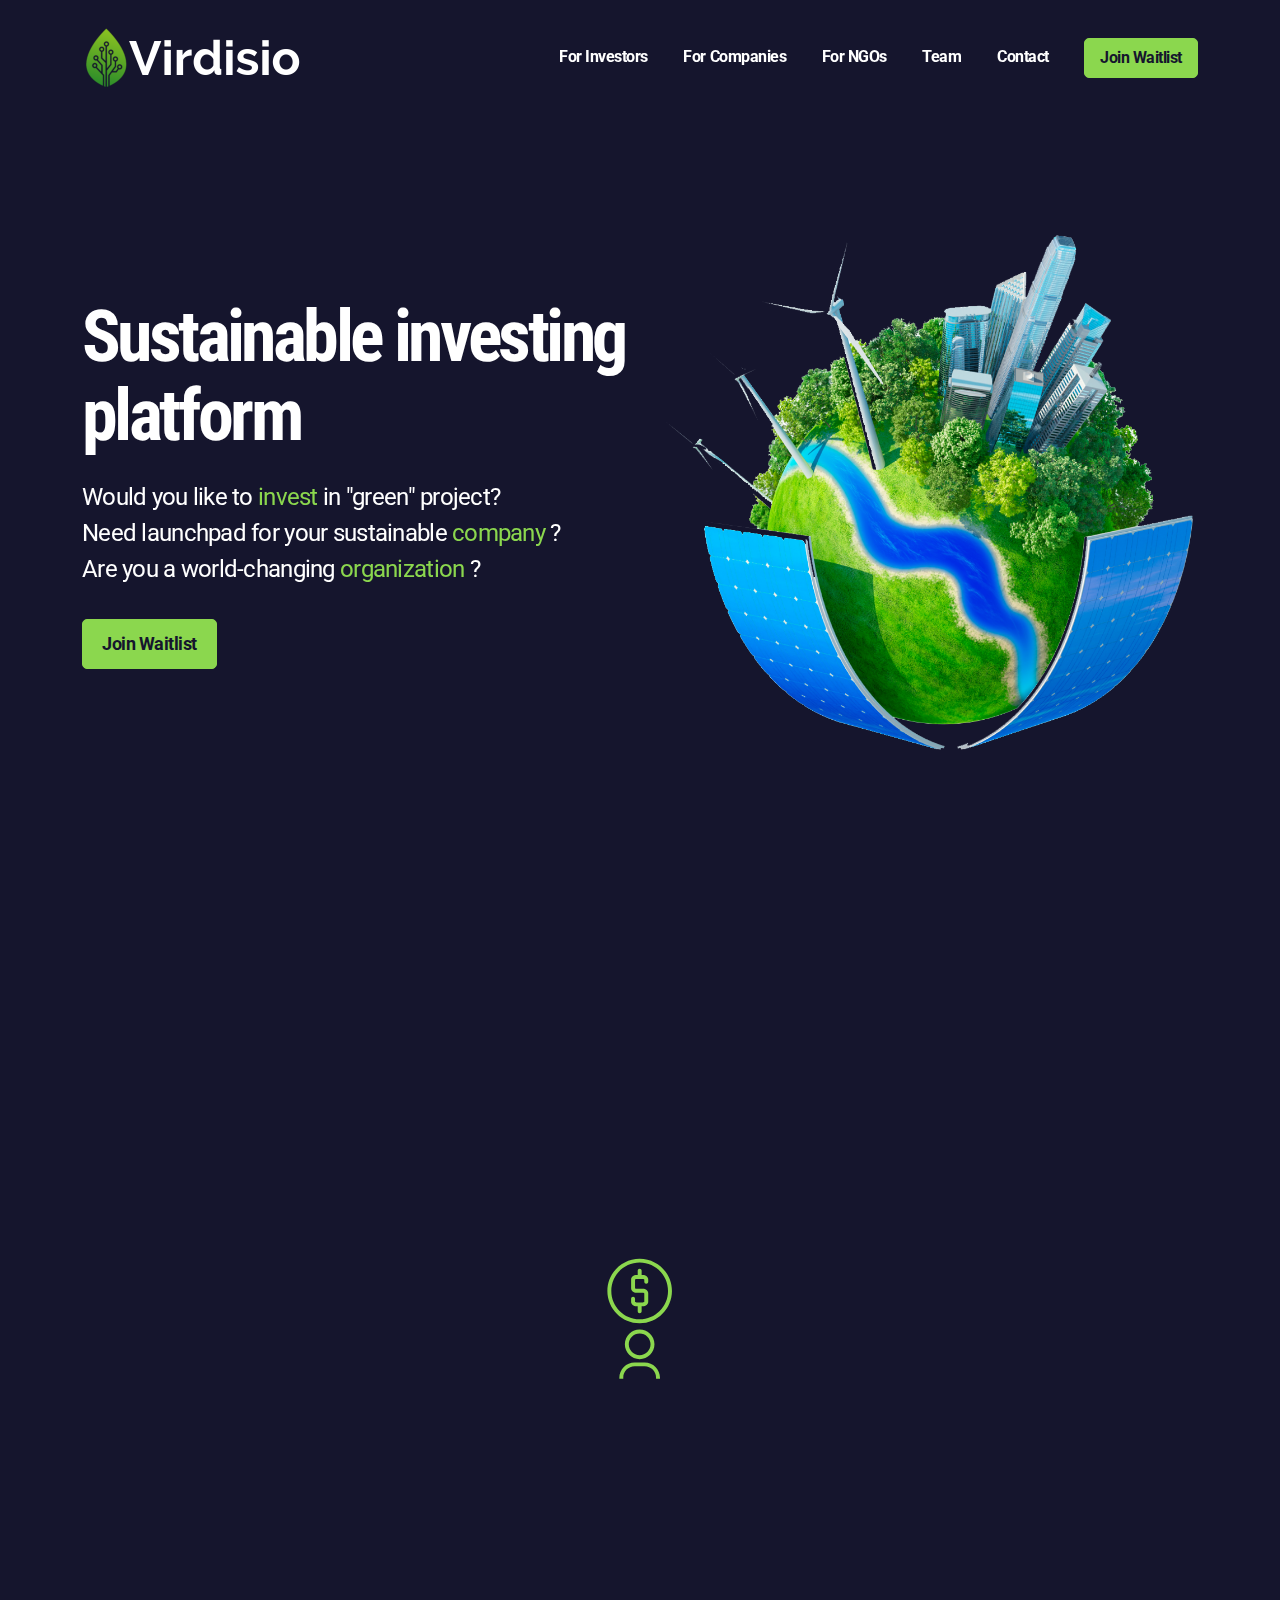
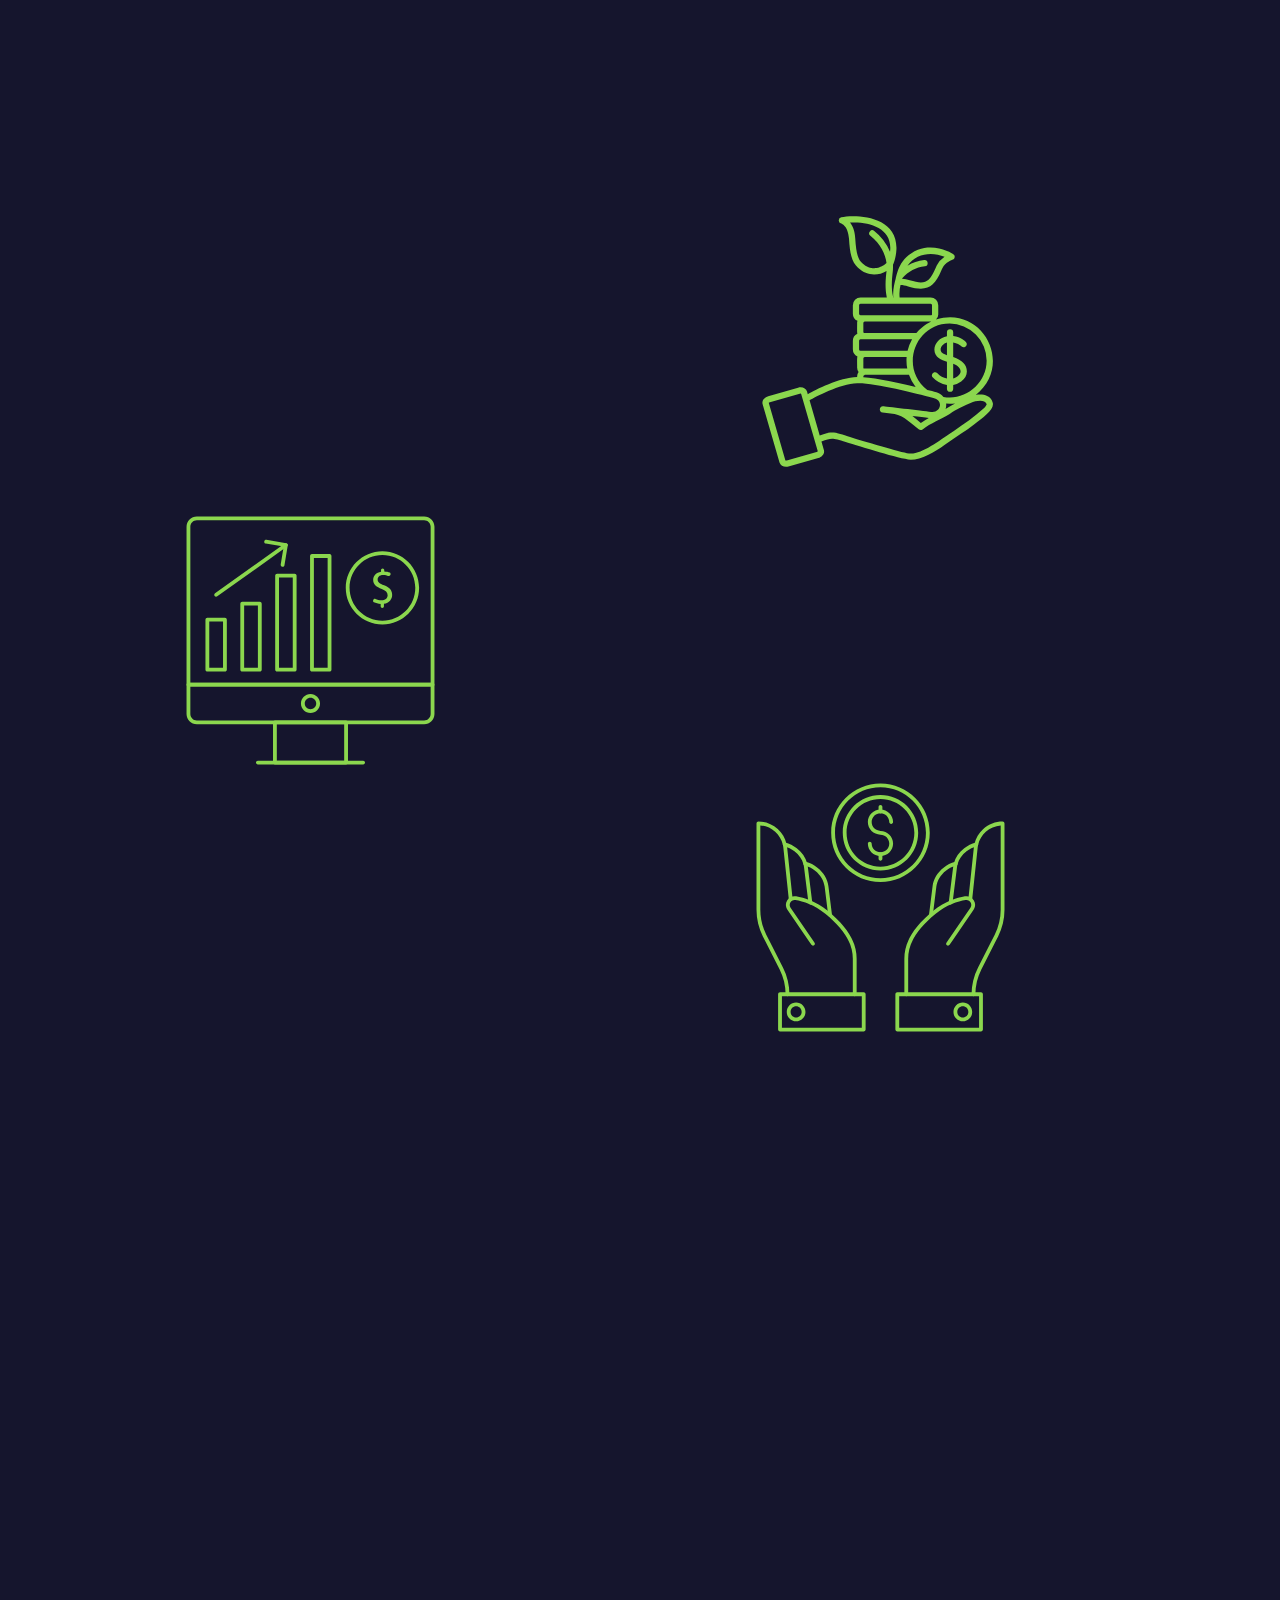
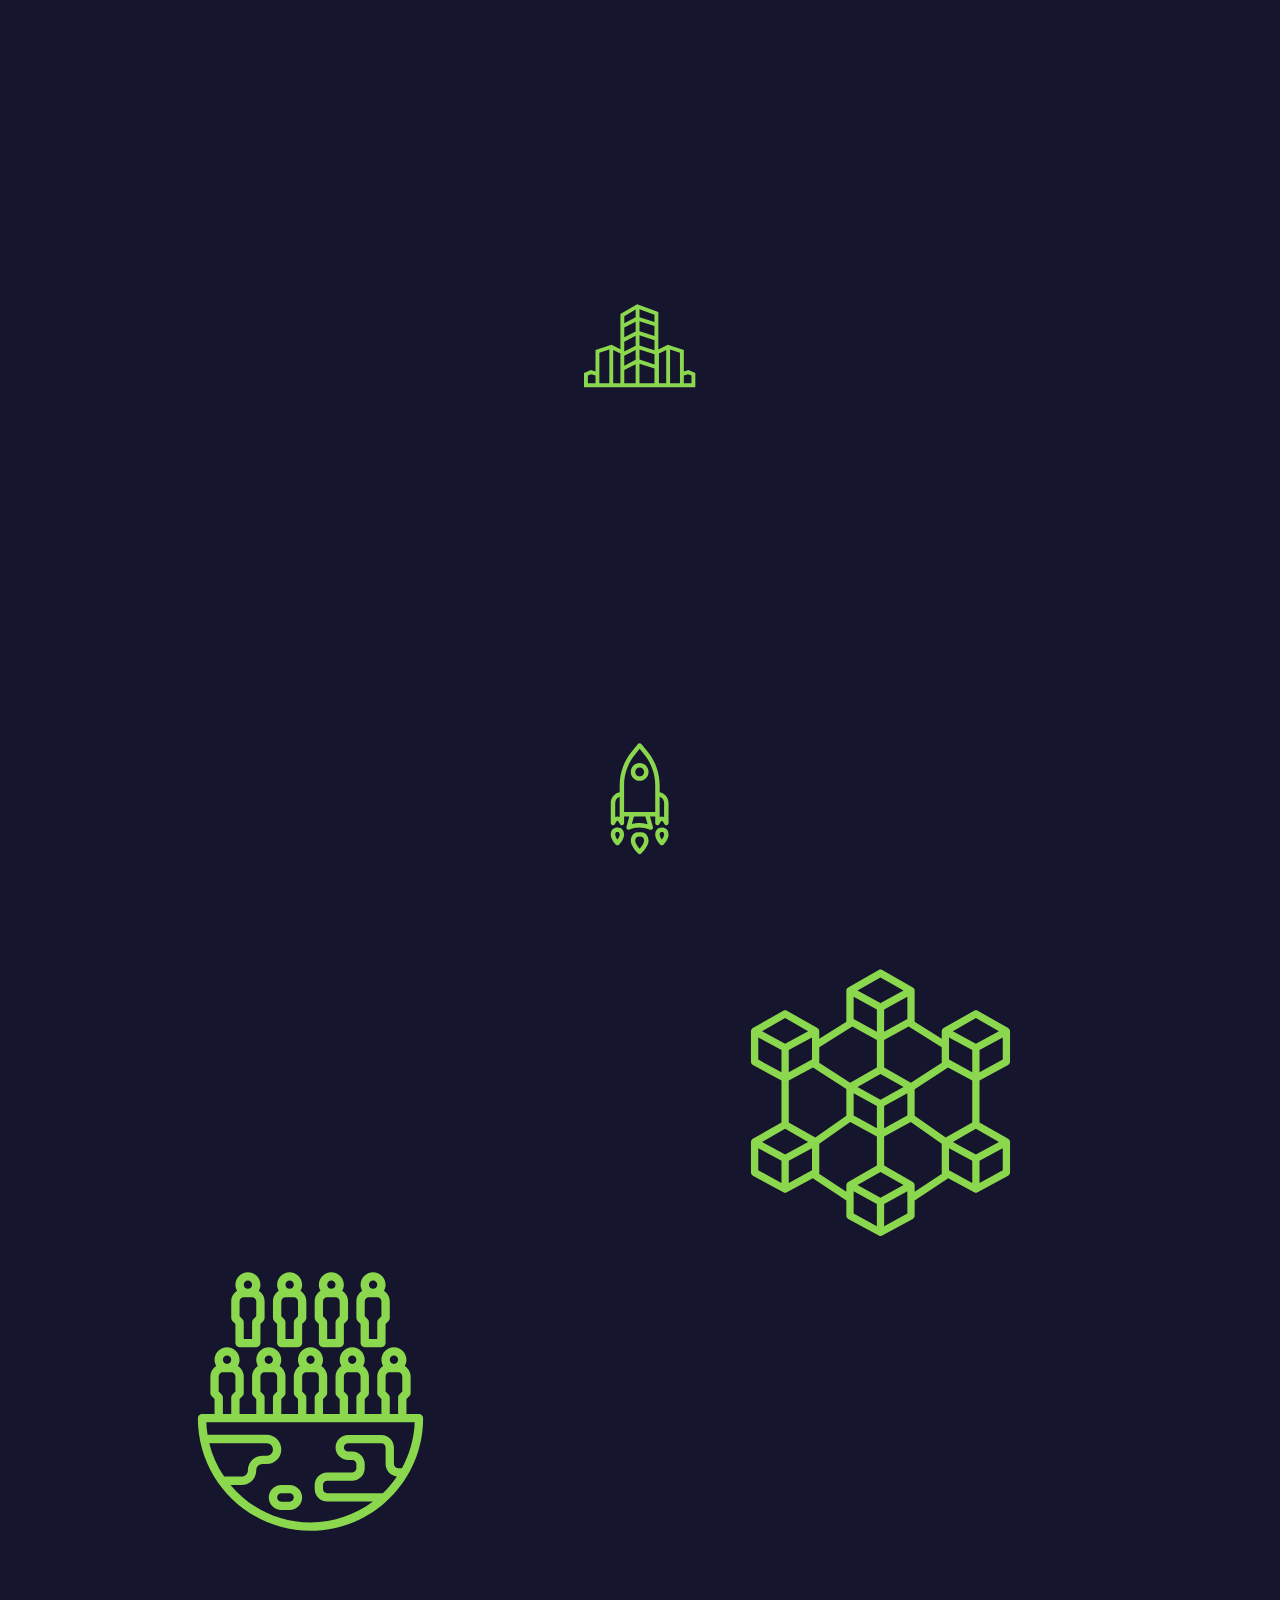
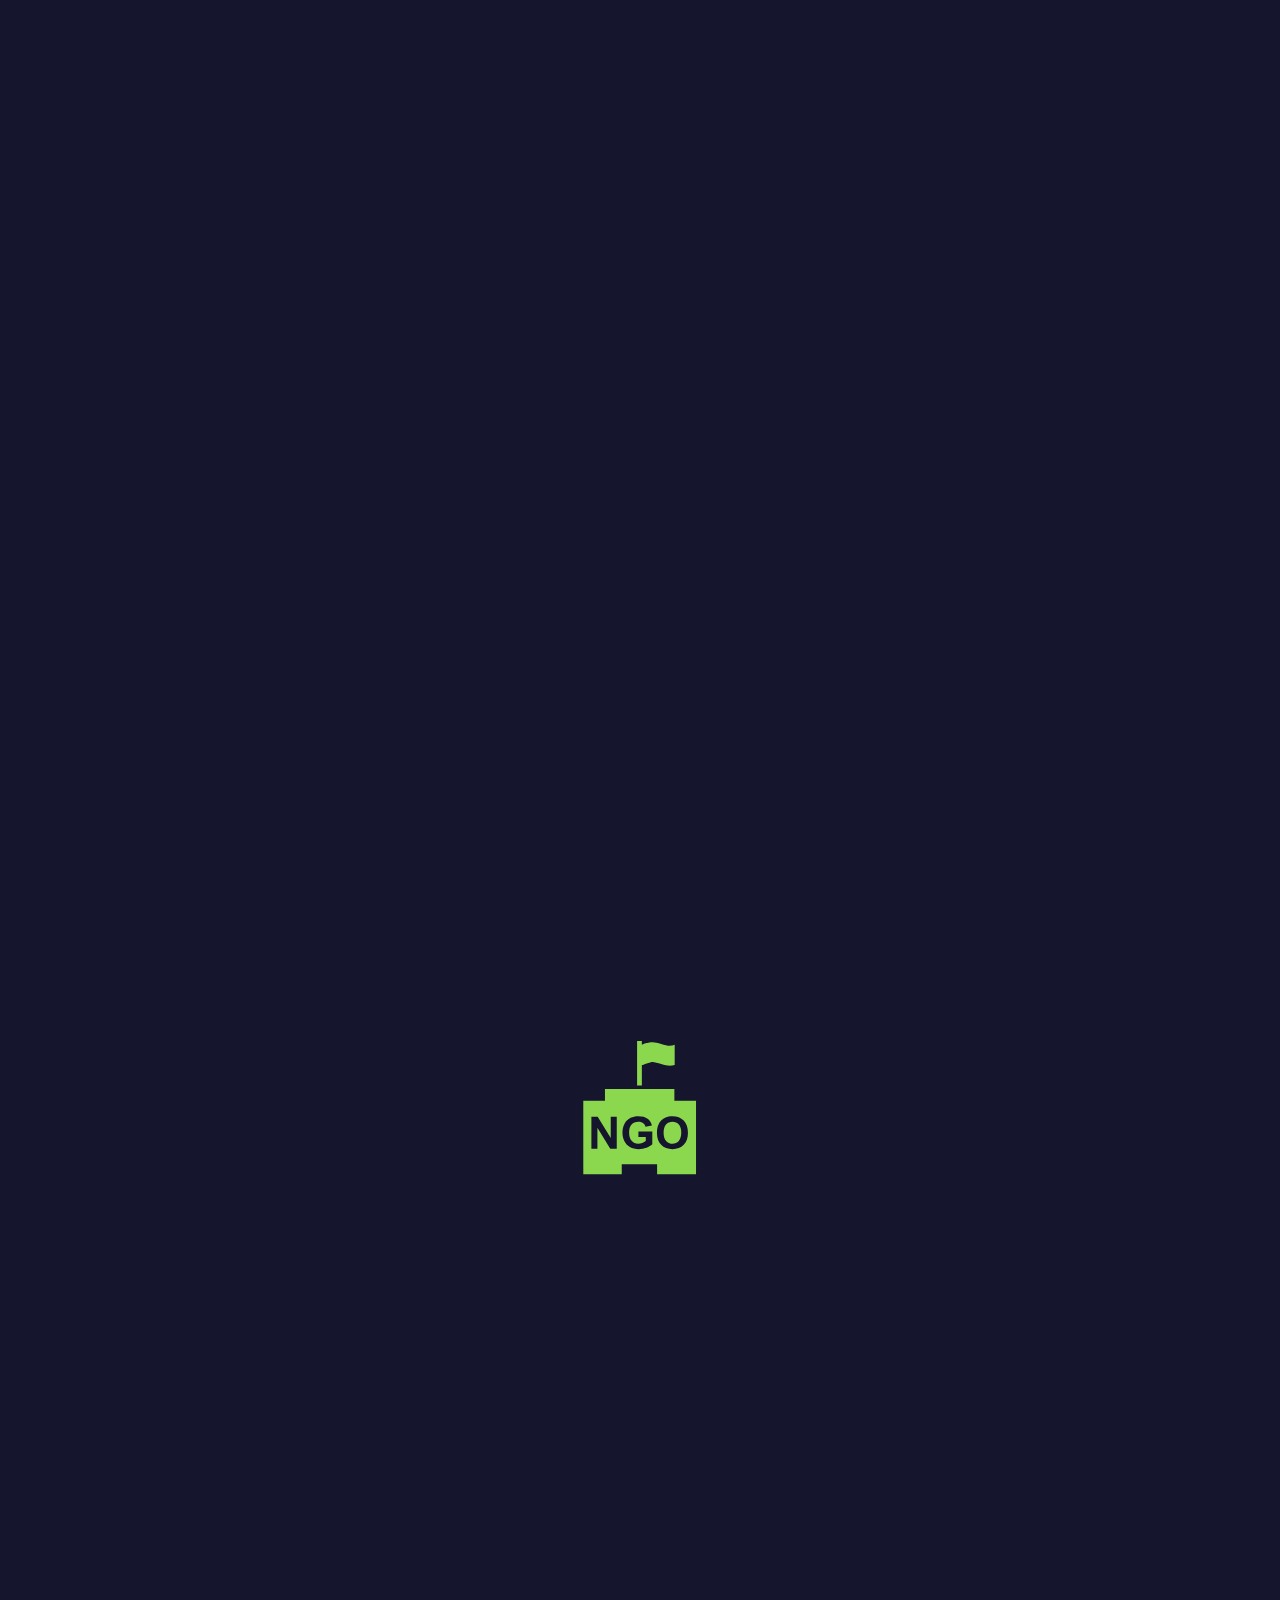
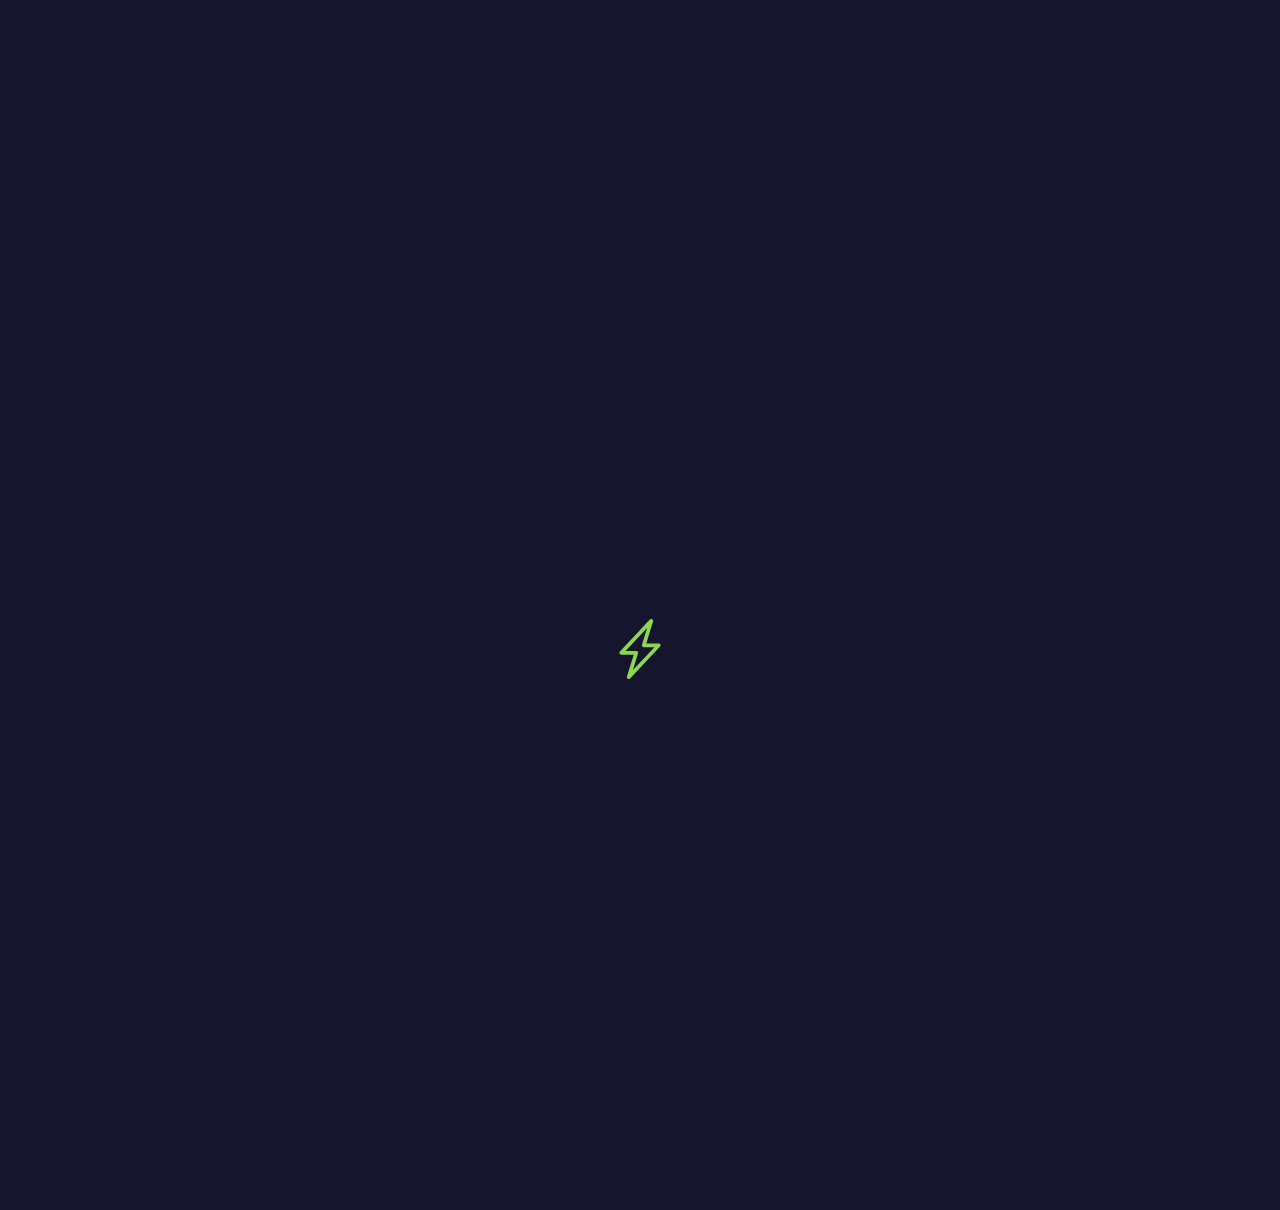
==== commit 028101cd: "New version" ====
--- a/docs/index1702.html
+++ b/docs/index1702.html
@@ -4,7 +4,7 @@
 		<meta charset="utf-8" >
 		<title>index_17_02</title>
 		<meta name="viewport" content="width=device-width, initial-scale=1">
-		<link rel="icon" href="i/favicon.png" type="image/x-icon">
+		<link rel="icon" href="i/logo-1649273241.svg">
 		<!-- AOS 3.0.0-beta.6 plugin CSS (Animations) -->
 		<link rel="stylesheet" href="https://unpkg.com/aos@next/dist/aos.css" />
 		<!-- Google Fonts -->
@@ -13,8 +13,24 @@
 		<link href="css/styles.min.css" rel="stylesheet" />
 		<!-- jQuery 3.6.0 (uncomment line below if you need jQuery) -->
 		<!-- <script src="https://cdnjs.cloudflare.com/ajax/libs/jquery/3.6.0/jquery.min.js"></script> -->
+		<!-- Website custom code in <head> -->
+<!-- meta tags -->
+<meta name="description" content="Invest in climate tech SaaS & social impact companies. Tokenize your company on an environmentally friendly blockchain. Receive donations for NGOs, charities & non-profits initiatives. Play an active role in the green & social change. ">
+<meta property="og:title" content="Virdisio - Sustainable investment platform - blockchain - tokenization - launchpad" />
+<meta property="og:url" content="https://www.virdisio.com" />
+<meta property="og:image" content="https://www.virdisio.com/i/logo_high_res_png.png" />
+<meta property="og:image:type" content="image/png" />
+<meta property="og:image:alt" content="Virdisio - Sustainable investment platform" />
+
+<!-- mailchimp-->
+<script id="mcjs">!function(c,h,i,m,p){m=c.createElement(h),p=c.getElementsByTagName(h)[0],m.async=1,m.src=i,p.parentNode.insertBefore(m,p)}(document,"script","https://chimpstatic.com/mcjs-connected/js/users/a5913b5cac1ef68c6a181f988/fd469835c01023f91645dc71a.js");</script>
+
+		<!-- custom code end -->
+		<!-- Open graph settings (social networks sharing settings) -->
+		<!-- Open graph settings end -->
 	</head> 
 	<body>
+
 <!-- Navigation 5 -->
 	<nav class="sticky-top py-4 py-lg-7 bg-bg-1">
 		<div class="d-block d-lg-none">
@@ -936,5 +952,6 @@
 		
 		<!-- Startup JS (Custom js for all blocks) - Remove ".min" if you want to edit a JS code -->
 		<script src="js/scripts.min.js"></script>
+
 	</body>
 </html>--- a/docs/css/styles.min.css
+++ b/docs/css/styles.min.css
@@ -1,3 +1,3 @@
-﻿:root{--bs-blue:#8bd74e;--bs-indigo:#6610f2;--bs-purple:#b822ff;--bs-pink:#d63384;--bs-red:#dc3545;--bs-orange:#fd7e14;--bs-yellow:#ffa722;--bs-green:#8bd74e;--bs-teal:#20c997;--bs-cyan:#0dcaf0;--bs-white:#fff;--bs-gray:rgba(255, 255, 255, 0.7);--bs-gray-dark:rgba(21, 21, 45, 0.7);--bs-gray-100:#f8f9fa;--bs-gray-200:#e9ecef;--bs-gray-300:#dee2e6;--bs-gray-400:#ced4da;--bs-gray-500:#adb5bd;--bs-gray-600:#6c757d;--bs-gray-700:#495057;--bs-gray-800:#343a40;--bs-gray-900:#212529;--bs-action-1:#8bd74e;--bs-action-2:#6610f2;--bs-action-3:#b822ff;--bs-action-4:#d63384;--bs-action-5:#dc3545;--bs-action-6:#fd7e14;--bs-action-7:#ffa722;--bs-action-8:#8bd74e;--bs-dark-1:#15152d;--bs-dark-2:rgba(21, 21, 45, 0.7);--bs-dark-3:rgba(21, 21, 45, 0.3);--bs-light-1:#fff;--bs-light-2:rgba(255, 255, 255, 0.7);--bs-light-3:rgba(255, 255, 255, 0.45);--bs-bg-1:#15152d;--bs-bg-2:#f5f5f5;--bs-bg-3:#fff;--bs-action-1-rgb:139,215,78;--bs-action-2-rgb:102,16,242;--bs-action-3-rgb:184,34,255;--bs-action-4-rgb:214,51,132;--bs-action-5-rgb:220,53,69;--bs-action-6-rgb:253,126,20;--bs-action-7-rgb:255,167,34;--bs-action-8-rgb:139,215,78;--bs-dark-1-rgb:21,21,45;--bs-dark-2-rgb:21,21,45;--bs-dark-3-rgb:21,21,45;--bs-light-1-rgb:255,255,255;--bs-light-2-rgb:255,255,255;--bs-light-3-rgb:255,255,255;--bs-bg-1-rgb:21,21,45;--bs-bg-2-rgb:245,245,245;--bs-bg-3-rgb:255,255,255;--bs-white-rgb:255,255,255;--bs-black-rgb:21,21,45;--bs-body-color-rgb:21,21,45;--bs-body-bg-rgb:255,255,255;--bs-font-sans-serif:"Roboto",system-ui,-apple-system,"Segoe UI",Roboto,"Helvetica Neue",Arial,"Noto Sans","Liberation Sans",sans-serif,"Apple Color Emoji","Segoe UI Emoji","Segoe UI Symbol","Noto Color Emoji";--bs-font-monospace:SFMono-Regular,Menlo,Monaco,Consolas,"Liberation Mono","Courier New",monospace;--bs-gradient:linear-gradient(180deg, rgba(255, 255, 255, 0.15), rgba(255, 255, 255, 0));--bs-body-font-family:var(--bs-font-sans-serif);--bs-body-font-size:1rem;--bs-body-font-weight:400;--bs-body-line-height:1.5;--bs-body-color:rgba(21, 21, 45, 0.7);--bs-body-bg:#fff}*,*::before,*::after{box-sizing:border-box}@media(prefers-reduced-motion: no-preference){:root{scroll-behavior:smooth}}body{margin:0;font-family:var(--bs-body-font-family);font-size:var(--bs-body-font-size);font-weight:var(--bs-body-font-weight);line-height:var(--bs-body-line-height);color:var(--bs-body-color);text-align:var(--bs-body-text-align);background-color:var(--bs-body-bg);-webkit-text-size-adjust:100%;-webkit-tap-highlight-color:rgba(21, 21, 45, 0)}hr{margin:1rem 0;color:inherit;background-color:currentColor;border:0;opacity:.25}hr:not([size]){height:1px}h6,.h6,h5,.h5,h4,.h4,h3,.h3,h2,.h2,h1,.h1{margin-top:0;margin-bottom:0;font-family:Roboto Condensed;font-weight:700;line-height:1.25;color:#15152d}h1,.h1{font-size:calc(1.35rem + 1.2vw)}@media(min-width: 1200px){h1,.h1{font-size:2.25rem}}h2,.h2{font-size:calc(1.325rem + 0.9vw)}@media(min-width: 1200px){h2,.h2{font-size:2rem}}h3,.h3{font-size:calc(1.3rem + 0.6vw)}@media(min-width: 1200px){h3,.h3{font-size:1.75rem}}h4,.h4{font-size:calc(1.275rem + 0.3vw)}@media(min-width: 1200px){h4,.h4{font-size:1.5rem}}h5,.h5{font-size:1.25rem}h6,.h6{font-size:1rem}p{margin-top:0;margin-bottom:1rem}abbr[title],abbr[data-bs-original-title]{text-decoration:underline dotted;cursor:help;text-decoration-skip-ink:none}address{margin-bottom:1rem;font-style:normal;line-height:inherit}ol,ul{padding-left:2rem}ol,ul,dl{margin-top:0;margin-bottom:1rem}ol ol,ul ul,ol ul,ul ol{margin-bottom:0}dt{font-weight:700}dd{margin-bottom:.5rem;margin-left:0}blockquote{margin:0 0 1rem}b,strong{font-weight:bolder}small,.small{font-size:.875em}mark,.mark{padding:.2em;background-color:#fcf8e3}sub,sup{position:relative;font-size:.75em;line-height:0;vertical-align:baseline}sub{bottom:-0.25em}sup{top:-0.5em}a{color:#8bd74e;text-decoration:none}a:hover{color:#6fac3e;text-decoration:none}a:not([href]):not([class]),a:not([href]):not([class]):hover{color:inherit;text-decoration:none}pre,code,kbd,samp{font-family:var(--bs-font-monospace);font-size:1em;direction:ltr;unicode-bidi:bidi-override}pre{display:block;margin-top:0;margin-bottom:1rem;overflow:auto;font-size:.875em}pre code{font-size:inherit;color:inherit;word-break:normal}code{font-size:.875em;color:#d63384;word-wrap:break-word}a>code{color:inherit}kbd{padding:.2rem .4rem;font-size:.875em;color:#fff;background-color:#212529;border-radius:.15625rem}kbd kbd{padding:0;font-size:1em;font-weight:700}figure{margin:0 0 1rem}img,svg{vertical-align:middle}table{caption-side:bottom;border-collapse:collapse}caption{padding-top:.5rem;padding-bottom:.5rem;color:#6c757d;text-align:left}th{text-align:inherit;text-align:-webkit-match-parent}thead,tbody,tfoot,tr,td,th{border-color:inherit;border-style:solid;border-width:0}label{display:inline-block}button{border-radius:0}button:focus:not(:focus-visible){outline:0}input,button,select,optgroup,textarea{margin:0;font-family:inherit;font-size:inherit;line-height:inherit}button,select{text-transform:none}[role=button]{cursor:pointer}select{word-wrap:normal}select:disabled{opacity:1}[list]::-webkit-calendar-picker-indicator{display:none}button,[type=button],[type=reset],[type=submit]{-webkit-appearance:button}button:not(:disabled),[type=button]:not(:disabled),[type=reset]:not(:disabled),[type=submit]:not(:disabled){cursor:pointer}::-moz-focus-inner{padding:0;border-style:none}textarea{resize:vertical}fieldset{min-width:0;padding:0;margin:0;border:0}legend{float:left;width:100%;padding:0;margin-bottom:.5rem;font-size:calc(1.275rem + 0.3vw);line-height:inherit}@media(min-width: 1200px){legend{font-size:1.5rem}}legend+*{clear:left}::-webkit-datetime-edit-fields-wrapper,::-webkit-datetime-edit-text,::-webkit-datetime-edit-minute,::-webkit-datetime-edit-hour-field,::-webkit-datetime-edit-day-field,::-webkit-datetime-edit-month-field,::-webkit-datetime-edit-year-field{padding:0}::-webkit-inner-spin-button{height:auto}[type=search]{outline-offset:-2px;-webkit-appearance:textfield}::-webkit-search-decoration{-webkit-appearance:none}::-webkit-color-swatch-wrapper{padding:0}::file-selector-button{font:inherit}::-webkit-file-upload-button{font:inherit;-webkit-appearance:button}output{display:inline-block}iframe{border:0}summary{display:list-item;cursor:pointer}progress{vertical-align:baseline}[hidden]{display:none !important}.lead{font-size:1.25rem;font-weight:300}.display-1{font-size:calc(1.675rem + 5.1vw);font-weight:700;line-height:1.1}@media(min-width: 1200px){.display-1{font-size:5.5rem}}.display-2{font-size:calc(1.625rem + 4.5vw);font-weight:700;line-height:1.1}@media(min-width: 1200px){.display-2{font-size:5rem}}.display-3{font-size:calc(1.575rem + 3.9vw);font-weight:700;line-height:1.1}@media(min-width: 1200px){.display-3{font-size:4.5rem}}.display-4{font-size:calc(1.5rem + 3vw);font-weight:700;line-height:1.1}@media(min-width: 1200px){.display-4{font-size:3.75rem}}.display-5{font-size:calc(1.425rem + 2.1vw);font-weight:700;line-height:1.1}@media(min-width: 1200px){.display-5{font-size:3rem}}.display-6{font-size:calc(1.375rem + 1.5vw);font-weight:700;line-height:1.1}@media(min-width: 1200px){.display-6{font-size:2.5rem}}.list-unstyled{padding-left:0;list-style:none}.list-inline{padding-left:0;list-style:none}.list-inline-item{display:inline-block}.list-inline-item:not(:last-child){margin-right:.5rem}.initialism{font-size:.875em;text-transform:uppercase}.blockquote{margin-bottom:1rem;font-size:1.25rem}.blockquote>:last-child{margin-bottom:0}.blockquote-footer{margin-top:-1rem;margin-bottom:1rem;font-size:.875em;color:#6c757d}.blockquote-footer::before{content:"— "}.img-fluid{max-width:100%;height:auto}.img-thumbnail{padding:.25rem;background-color:#fff;border:1px solid #dee2e6;border-radius:.3125rem;max-width:100%;height:auto}.figure{display:inline-block}.figure-img{margin-bottom:.5rem;line-height:1}.figure-caption{font-size:.875em;color:#6c757d}.container,.container-fluid,.container-xxl,.container-xl,.container-lg,.container-md,.container-sm{width:100%;padding-right:var(--bs-gutter-x, 0.75rem);padding-left:var(--bs-gutter-x, 0.75rem);margin-right:auto;margin-left:auto}@media(min-width: 576px){.container-sm,.container{max-width:540px}}@media(min-width: 768px){.container-md,.container-sm,.container{max-width:720px}}@media(min-width: 992px){.container-lg,.container-md,.container-sm,.container{max-width:960px}}@media(min-width: 1200px){.container-xl,.container-lg,.container-md,.container-sm,.container{max-width:1140px}}@media(min-width: 1400px){.container-xxl,.container-xl,.container-lg,.container-md,.container-sm,.container{max-width:1320px}}.row{--bs-gutter-x:1.5rem;--bs-gutter-y:0;display:flex;flex-wrap:wrap;margin-top:calc(-1 * var(--bs-gutter-y));margin-right:calc(-.5 * var(--bs-gutter-x));margin-left:calc(-.5 * var(--bs-gutter-x))}.row>*{flex-shrink:0;width:100%;max-width:100%;padding-right:calc(var(--bs-gutter-x) * .5);padding-left:calc(var(--bs-gutter-x) * .5);margin-top:var(--bs-gutter-y)}.col{flex:1 0 0%}.row-cols-auto>*{flex:0 0 auto;width:auto}.row-cols-1>*{flex:0 0 auto;width:100%}.row-cols-2>*{flex:0 0 auto;width:50%}.row-cols-3>*{flex:0 0 auto;width:33.3333333333%}.row-cols-4>*{flex:0 0 auto;width:25%}.row-cols-5>*{flex:0 0 auto;width:20%}.row-cols-6>*{flex:0 0 auto;width:16.6666666667%}.col-auto{flex:0 0 auto;width:auto}.col-1{flex:0 0 auto;width:8.33333333%}.col-2{flex:0 0 auto;width:16.66666667%}.col-3{flex:0 0 auto;width:25%}.col-4{flex:0 0 auto;width:33.33333333%}.col-5{flex:0 0 auto;width:41.66666667%}.col-6{flex:0 0 auto;width:50%}.col-7{flex:0 0 auto;width:58.33333333%}.col-8{flex:0 0 auto;width:66.66666667%}.col-9{flex:0 0 auto;width:75%}.col-10{flex:0 0 auto;width:83.33333333%}.col-11{flex:0 0 auto;width:91.66666667%}.col-12{flex:0 0 auto;width:100%}.offset-1{margin-left:8.33333333%}.offset-2{margin-left:16.66666667%}.offset-3{margin-left:25%}.offset-4{margin-left:33.33333333%}.offset-5{margin-left:41.66666667%}.offset-6{margin-left:50%}.offset-7{margin-left:58.33333333%}.offset-8{margin-left:66.66666667%}.offset-9{margin-left:75%}.offset-10{margin-left:83.33333333%}.offset-11{margin-left:91.66666667%}.g-0,.gx-0{--bs-gutter-x:0}.g-0,.gy-0{--bs-gutter-y:0}.g-1,.gx-1{--bs-gutter-x:.25rem}.g-1,.gy-1{--bs-gutter-y:.25rem}.g-2,.gx-2{--bs-gutter-x:.5rem}.g-2,.gy-2{--bs-gutter-y:.5rem}.g-3,.gx-3{--bs-gutter-x:.75rem}.g-3,.gy-3{--bs-gutter-y:.75rem}.g-4,.gx-4{--bs-gutter-x:1rem}.g-4,.gy-4{--bs-gutter-y:1rem}.g-5,.gx-5{--bs-gutter-x:1.25rem}.g-5,.gy-5{--bs-gutter-y:1.25rem}.g-6,.gx-6{--bs-gutter-x:1.5rem}.g-6,.gy-6{--bs-gutter-y:1.5rem}.g-7,.gx-7{--bs-gutter-x:1.75rem}.g-7,.gy-7{--bs-gutter-y:1.75rem}.g-8,.gx-8{--bs-gutter-x:2rem}.g-8,.gy-8{--bs-gutter-y:2rem}.g-9,.gx-9{--bs-gutter-x:2.25rem}.g-9,.gy-9{--bs-gutter-y:2.25rem}.g-10,.gx-10{--bs-gutter-x:2.5rem}.g-10,.gy-10{--bs-gutter-y:2.5rem}.g-11,.gx-11{--bs-gutter-x:2.75rem}.g-11,.gy-11{--bs-gutter-y:2.75rem}.g-12,.gx-12{--bs-gutter-x:3rem}.g-12,.gy-12{--bs-gutter-y:3rem}.g-13,.gx-13{--bs-gutter-x:3.25rem}.g-13,.gy-13{--bs-gutter-y:3.25rem}.g-14,.gx-14{--bs-gutter-x:3.5rem}.g-14,.gy-14{--bs-gutter-y:3.5rem}.g-15,.gx-15{--bs-gutter-x:3.75rem}.g-15,.gy-15{--bs-gutter-y:3.75rem}.g-16,.gx-16{--bs-gutter-x:4rem}.g-16,.gy-16{--bs-gutter-y:4rem}.g-17,.gx-17{--bs-gutter-x:4.25rem}.g-17,.gy-17{--bs-gutter-y:4.25rem}.g-18,.gx-18{--bs-gutter-x:4.5rem}.g-18,.gy-18{--bs-gutter-y:4.5rem}.g-19,.gx-19{--bs-gutter-x:4.75rem}.g-19,.gy-19{--bs-gutter-y:4.75rem}.g-20,.gx-20{--bs-gutter-x:5rem}.g-20,.gy-20{--bs-gutter-y:5rem}@media(min-width: 576px){.col-sm{flex:1 0 0%}.row-cols-sm-auto>*{flex:0 0 auto;width:auto}.row-cols-sm-1>*{flex:0 0 auto;width:100%}.row-cols-sm-2>*{flex:0 0 auto;width:50%}.row-cols-sm-3>*{flex:0 0 auto;width:33.3333333333%}.row-cols-sm-4>*{flex:0 0 auto;width:25%}.row-cols-sm-5>*{flex:0 0 auto;width:20%}.row-cols-sm-6>*{flex:0 0 auto;width:16.6666666667%}.col-sm-auto{flex:0 0 auto;width:auto}.col-sm-1{flex:0 0 auto;width:8.33333333%}.col-sm-2{flex:0 0 auto;width:16.66666667%}.col-sm-3{flex:0 0 auto;width:25%}.col-sm-4{flex:0 0 auto;width:33.33333333%}.col-sm-5{flex:0 0 auto;width:41.66666667%}.col-sm-6{flex:0 0 auto;width:50%}.col-sm-7{flex:0 0 auto;width:58.33333333%}.col-sm-8{flex:0 0 auto;width:66.66666667%}.col-sm-9{flex:0 0 auto;width:75%}.col-sm-10{flex:0 0 auto;width:83.33333333%}.col-sm-11{flex:0 0 auto;width:91.66666667%}.col-sm-12{flex:0 0 auto;width:100%}.offset-sm-0{margin-left:0}.offset-sm-1{margin-left:8.33333333%}.offset-sm-2{margin-left:16.66666667%}.offset-sm-3{margin-left:25%}.offset-sm-4{margin-left:33.33333333%}.offset-sm-5{margin-left:41.66666667%}.offset-sm-6{margin-left:50%}.offset-sm-7{margin-left:58.33333333%}.offset-sm-8{margin-left:66.66666667%}.offset-sm-9{margin-left:75%}.offset-sm-10{margin-left:83.33333333%}.offset-sm-11{margin-left:91.66666667%}.g-sm-0,.gx-sm-0{--bs-gutter-x:0}.g-sm-0,.gy-sm-0{--bs-gutter-y:0}.g-sm-1,.gx-sm-1{--bs-gutter-x:.25rem}.g-sm-1,.gy-sm-1{--bs-gutter-y:.25rem}.g-sm-2,.gx-sm-2{--bs-gutter-x:.5rem}.g-sm-2,.gy-sm-2{--bs-gutter-y:.5rem}.g-sm-3,.gx-sm-3{--bs-gutter-x:.75rem}.g-sm-3,.gy-sm-3{--bs-gutter-y:.75rem}.g-sm-4,.gx-sm-4{--bs-gutter-x:1rem}.g-sm-4,.gy-sm-4{--bs-gutter-y:1rem}.g-sm-5,.gx-sm-5{--bs-gutter-x:1.25rem}.g-sm-5,.gy-sm-5{--bs-gutter-y:1.25rem}.g-sm-6,.gx-sm-6{--bs-gutter-x:1.5rem}.g-sm-6,.gy-sm-6{--bs-gutter-y:1.5rem}.g-sm-7,.gx-sm-7{--bs-gutter-x:1.75rem}.g-sm-7,.gy-sm-7{--bs-gutter-y:1.75rem}.g-sm-8,.gx-sm-8{--bs-gutter-x:2rem}.g-sm-8,.gy-sm-8{--bs-gutter-y:2rem}.g-sm-9,.gx-sm-9{--bs-gutter-x:2.25rem}.g-sm-9,.gy-sm-9{--bs-gutter-y:2.25rem}.g-sm-10,.gx-sm-10{--bs-gutter-x:2.5rem}.g-sm-10,.gy-sm-10{--bs-gutter-y:2.5rem}.g-sm-11,.gx-sm-11{--bs-gutter-x:2.75rem}.g-sm-11,.gy-sm-11{--bs-gutter-y:2.75rem}.g-sm-12,.gx-sm-12{--bs-gutter-x:3rem}.g-sm-12,.gy-sm-12{--bs-gutter-y:3rem}.g-sm-13,.gx-sm-13{--bs-gutter-x:3.25rem}.g-sm-13,.gy-sm-13{--bs-gutter-y:3.25rem}.g-sm-14,.gx-sm-14{--bs-gutter-x:3.5rem}.g-sm-14,.gy-sm-14{--bs-gutter-y:3.5rem}.g-sm-15,.gx-sm-15{--bs-gutter-x:3.75rem}.g-sm-15,.gy-sm-15{--bs-gutter-y:3.75rem}.g-sm-16,.gx-sm-16{--bs-gutter-x:4rem}.g-sm-16,.gy-sm-16{--bs-gutter-y:4rem}.g-sm-17,.gx-sm-17{--bs-gutter-x:4.25rem}.g-sm-17,.gy-sm-17{--bs-gutter-y:4.25rem}.g-sm-18,.gx-sm-18{--bs-gutter-x:4.5rem}.g-sm-18,.gy-sm-18{--bs-gutter-y:4.5rem}.g-sm-19,.gx-sm-19{--bs-gutter-x:4.75rem}.g-sm-19,.gy-sm-19{--bs-gutter-y:4.75rem}.g-sm-20,.gx-sm-20{--bs-gutter-x:5rem}.g-sm-20,.gy-sm-20{--bs-gutter-y:5rem}}@media(min-width: 768px){.col-md{flex:1 0 0%}.row-cols-md-auto>*{flex:0 0 auto;width:auto}.row-cols-md-1>*{flex:0 0 auto;width:100%}.row-cols-md-2>*{flex:0 0 auto;width:50%}.row-cols-md-3>*{flex:0 0 auto;width:33.3333333333%}.row-cols-md-4>*{flex:0 0 auto;width:25%}.row-cols-md-5>*{flex:0 0 auto;width:20%}.row-cols-md-6>*{flex:0 0 auto;width:16.6666666667%}.col-md-auto{flex:0 0 auto;width:auto}.col-md-1{flex:0 0 auto;width:8.33333333%}.col-md-2{flex:0 0 auto;width:16.66666667%}.col-md-3{flex:0 0 auto;width:25%}.col-md-4{flex:0 0 auto;width:33.33333333%}.col-md-5{flex:0 0 auto;width:41.66666667%}.col-md-6{flex:0 0 auto;width:50%}.col-md-7{flex:0 0 auto;width:58.33333333%}.col-md-8{flex:0 0 auto;width:66.66666667%}.col-md-9{flex:0 0 auto;width:75%}.col-md-10{flex:0 0 auto;width:83.33333333%}.col-md-11{flex:0 0 auto;width:91.66666667%}.col-md-12{flex:0 0 auto;width:100%}.offset-md-0{margin-left:0}.offset-md-1{margin-left:8.33333333%}.offset-md-2{margin-left:16.66666667%}.offset-md-3{margin-left:25%}.offset-md-4{margin-left:33.33333333%}.offset-md-5{margin-left:41.66666667%}.offset-md-6{margin-left:50%}.offset-md-7{margin-left:58.33333333%}.offset-md-8{margin-left:66.66666667%}.offset-md-9{margin-left:75%}.offset-md-10{margin-left:83.33333333%}.offset-md-11{margin-left:91.66666667%}.g-md-0,.gx-md-0{--bs-gutter-x:0}.g-md-0,.gy-md-0{--bs-gutter-y:0}.g-md-1,.gx-md-1{--bs-gutter-x:.25rem}.g-md-1,.gy-md-1{--bs-gutter-y:.25rem}.g-md-2,.gx-md-2{--bs-gutter-x:.5rem}.g-md-2,.gy-md-2{--bs-gutter-y:.5rem}.g-md-3,.gx-md-3{--bs-gutter-x:.75rem}.g-md-3,.gy-md-3{--bs-gutter-y:.75rem}.g-md-4,.gx-md-4{--bs-gutter-x:1rem}.g-md-4,.gy-md-4{--bs-gutter-y:1rem}.g-md-5,.gx-md-5{--bs-gutter-x:1.25rem}.g-md-5,.gy-md-5{--bs-gutter-y:1.25rem}.g-md-6,.gx-md-6{--bs-gutter-x:1.5rem}.g-md-6,.gy-md-6{--bs-gutter-y:1.5rem}.g-md-7,.gx-md-7{--bs-gutter-x:1.75rem}.g-md-7,.gy-md-7{--bs-gutter-y:1.75rem}.g-md-8,.gx-md-8{--bs-gutter-x:2rem}.g-md-8,.gy-md-8{--bs-gutter-y:2rem}.g-md-9,.gx-md-9{--bs-gutter-x:2.25rem}.g-md-9,.gy-md-9{--bs-gutter-y:2.25rem}.g-md-10,.gx-md-10{--bs-gutter-x:2.5rem}.g-md-10,.gy-md-10{--bs-gutter-y:2.5rem}.g-md-11,.gx-md-11{--bs-gutter-x:2.75rem}.g-md-11,.gy-md-11{--bs-gutter-y:2.75rem}.g-md-12,.gx-md-12{--bs-gutter-x:3rem}.g-md-12,.gy-md-12{--bs-gutter-y:3rem}.g-md-13,.gx-md-13{--bs-gutter-x:3.25rem}.g-md-13,.gy-md-13{--bs-gutter-y:3.25rem}.g-md-14,.gx-md-14{--bs-gutter-x:3.5rem}.g-md-14,.gy-md-14{--bs-gutter-y:3.5rem}.g-md-15,.gx-md-15{--bs-gutter-x:3.75rem}.g-md-15,.gy-md-15{--bs-gutter-y:3.75rem}.g-md-16,.gx-md-16{--bs-gutter-x:4rem}.g-md-16,.gy-md-16{--bs-gutter-y:4rem}.g-md-17,.gx-md-17{--bs-gutter-x:4.25rem}.g-md-17,.gy-md-17{--bs-gutter-y:4.25rem}.g-md-18,.gx-md-18{--bs-gutter-x:4.5rem}.g-md-18,.gy-md-18{--bs-gutter-y:4.5rem}.g-md-19,.gx-md-19{--bs-gutter-x:4.75rem}.g-md-19,.gy-md-19{--bs-gutter-y:4.75rem}.g-md-20,.gx-md-20{--bs-gutter-x:5rem}.g-md-20,.gy-md-20{--bs-gutter-y:5rem}}@media(min-width: 992px){.col-lg{flex:1 0 0%}.row-cols-lg-auto>*{flex:0 0 auto;width:auto}.row-cols-lg-1>*{flex:0 0 auto;width:100%}.row-cols-lg-2>*{flex:0 0 auto;width:50%}.row-cols-lg-3>*{flex:0 0 auto;width:33.3333333333%}.row-cols-lg-4>*{flex:0 0 auto;width:25%}.row-cols-lg-5>*{flex:0 0 auto;width:20%}.row-cols-lg-6>*{flex:0 0 auto;width:16.6666666667%}.col-lg-auto{flex:0 0 auto;width:auto}.col-lg-1{flex:0 0 auto;width:8.33333333%}.col-lg-2{flex:0 0 auto;width:16.66666667%}.col-lg-3{flex:0 0 auto;width:25%}.col-lg-4{flex:0 0 auto;width:33.33333333%}.col-lg-5{flex:0 0 auto;width:41.66666667%}.col-lg-6{flex:0 0 auto;width:50%}.col-lg-7{flex:0 0 auto;width:58.33333333%}.col-lg-8{flex:0 0 auto;width:66.66666667%}.col-lg-9{flex:0 0 auto;width:75%}.col-lg-10{flex:0 0 auto;width:83.33333333%}.col-lg-11{flex:0 0 auto;width:91.66666667%}.col-lg-12{flex:0 0 auto;width:100%}.offset-lg-0{margin-left:0}.offset-lg-1{margin-left:8.33333333%}.offset-lg-2{margin-left:16.66666667%}.offset-lg-3{margin-left:25%}.offset-lg-4{margin-left:33.33333333%}.offset-lg-5{margin-left:41.66666667%}.offset-lg-6{margin-left:50%}.offset-lg-7{margin-left:58.33333333%}.offset-lg-8{margin-left:66.66666667%}.offset-lg-9{margin-left:75%}.offset-lg-10{margin-left:83.33333333%}.offset-lg-11{margin-left:91.66666667%}.g-lg-0,.gx-lg-0{--bs-gutter-x:0}.g-lg-0,.gy-lg-0{--bs-gutter-y:0}.g-lg-1,.gx-lg-1{--bs-gutter-x:.25rem}.g-lg-1,.gy-lg-1{--bs-gutter-y:.25rem}.g-lg-2,.gx-lg-2{--bs-gutter-x:.5rem}.g-lg-2,.gy-lg-2{--bs-gutter-y:.5rem}.g-lg-3,.gx-lg-3{--bs-gutter-x:.75rem}.g-lg-3,.gy-lg-3{--bs-gutter-y:.75rem}.g-lg-4,.gx-lg-4{--bs-gutter-x:1rem}.g-lg-4,.gy-lg-4{--bs-gutter-y:1rem}.g-lg-5,.gx-lg-5{--bs-gutter-x:1.25rem}.g-lg-5,.gy-lg-5{--bs-gutter-y:1.25rem}.g-lg-6,.gx-lg-6{--bs-gutter-x:1.5rem}.g-lg-6,.gy-lg-6{--bs-gutter-y:1.5rem}.g-lg-7,.gx-lg-7{--bs-gutter-x:1.75rem}.g-lg-7,.gy-lg-7{--bs-gutter-y:1.75rem}.g-lg-8,.gx-lg-8{--bs-gutter-x:2rem}.g-lg-8,.gy-lg-8{--bs-gutter-y:2rem}.g-lg-9,.gx-lg-9{--bs-gutter-x:2.25rem}.g-lg-9,.gy-lg-9{--bs-gutter-y:2.25rem}.g-lg-10,.gx-lg-10{--bs-gutter-x:2.5rem}.g-lg-10,.gy-lg-10{--bs-gutter-y:2.5rem}.g-lg-11,.gx-lg-11{--bs-gutter-x:2.75rem}.g-lg-11,.gy-lg-11{--bs-gutter-y:2.75rem}.g-lg-12,.gx-lg-12{--bs-gutter-x:3rem}.g-lg-12,.gy-lg-12{--bs-gutter-y:3rem}.g-lg-13,.gx-lg-13{--bs-gutter-x:3.25rem}.g-lg-13,.gy-lg-13{--bs-gutter-y:3.25rem}.g-lg-14,.gx-lg-14{--bs-gutter-x:3.5rem}.g-lg-14,.gy-lg-14{--bs-gutter-y:3.5rem}.g-lg-15,.gx-lg-15{--bs-gutter-x:3.75rem}.g-lg-15,.gy-lg-15{--bs-gutter-y:3.75rem}.g-lg-16,.gx-lg-16{--bs-gutter-x:4rem}.g-lg-16,.gy-lg-16{--bs-gutter-y:4rem}.g-lg-17,.gx-lg-17{--bs-gutter-x:4.25rem}.g-lg-17,.gy-lg-17{--bs-gutter-y:4.25rem}.g-lg-18,.gx-lg-18{--bs-gutter-x:4.5rem}.g-lg-18,.gy-lg-18{--bs-gutter-y:4.5rem}.g-lg-19,.gx-lg-19{--bs-gutter-x:4.75rem}.g-lg-19,.gy-lg-19{--bs-gutter-y:4.75rem}.g-lg-20,.gx-lg-20{--bs-gutter-x:5rem}.g-lg-20,.gy-lg-20{--bs-gutter-y:5rem}}@media(min-width: 1200px){.col-xl{flex:1 0 0%}.row-cols-xl-auto>*{flex:0 0 auto;width:auto}.row-cols-xl-1>*{flex:0 0 auto;width:100%}.row-cols-xl-2>*{flex:0 0 auto;width:50%}.row-cols-xl-3>*{flex:0 0 auto;width:33.3333333333%}.row-cols-xl-4>*{flex:0 0 auto;width:25%}.row-cols-xl-5>*{flex:0 0 auto;width:20%}.row-cols-xl-6>*{flex:0 0 auto;width:16.6666666667%}.col-xl-auto{flex:0 0 auto;width:auto}.col-xl-1{flex:0 0 auto;width:8.33333333%}.col-xl-2{flex:0 0 auto;width:16.66666667%}.col-xl-3{flex:0 0 auto;width:25%}.col-xl-4{flex:0 0 auto;width:33.33333333%}.col-xl-5{flex:0 0 auto;width:41.66666667%}.col-xl-6{flex:0 0 auto;width:50%}.col-xl-7{flex:0 0 auto;width:58.33333333%}.col-xl-8{flex:0 0 auto;width:66.66666667%}.col-xl-9{flex:0 0 auto;width:75%}.col-xl-10{flex:0 0 auto;width:83.33333333%}.col-xl-11{flex:0 0 auto;width:91.66666667%}.col-xl-12{flex:0 0 auto;width:100%}.offset-xl-0{margin-left:0}.offset-xl-1{margin-left:8.33333333%}.offset-xl-2{margin-left:16.66666667%}.offset-xl-3{margin-left:25%}.offset-xl-4{margin-left:33.33333333%}.offset-xl-5{margin-left:41.66666667%}.offset-xl-6{margin-left:50%}.offset-xl-7{margin-left:58.33333333%}.offset-xl-8{margin-left:66.66666667%}.offset-xl-9{margin-left:75%}.offset-xl-10{margin-left:83.33333333%}.offset-xl-11{margin-left:91.66666667%}.g-xl-0,.gx-xl-0{--bs-gutter-x:0}.g-xl-0,.gy-xl-0{--bs-gutter-y:0}.g-xl-1,.gx-xl-1{--bs-gutter-x:.25rem}.g-xl-1,.gy-xl-1{--bs-gutter-y:.25rem}.g-xl-2,.gx-xl-2{--bs-gutter-x:.5rem}.g-xl-2,.gy-xl-2{--bs-gutter-y:.5rem}.g-xl-3,.gx-xl-3{--bs-gutter-x:.75rem}.g-xl-3,.gy-xl-3{--bs-gutter-y:.75rem}.g-xl-4,.gx-xl-4{--bs-gutter-x:1rem}.g-xl-4,.gy-xl-4{--bs-gutter-y:1rem}.g-xl-5,.gx-xl-5{--bs-gutter-x:1.25rem}.g-xl-5,.gy-xl-5{--bs-gutter-y:1.25rem}.g-xl-6,.gx-xl-6{--bs-gutter-x:1.5rem}.g-xl-6,.gy-xl-6{--bs-gutter-y:1.5rem}.g-xl-7,.gx-xl-7{--bs-gutter-x:1.75rem}.g-xl-7,.gy-xl-7{--bs-gutter-y:1.75rem}.g-xl-8,.gx-xl-8{--bs-gutter-x:2rem}.g-xl-8,.gy-xl-8{--bs-gutter-y:2rem}.g-xl-9,.gx-xl-9{--bs-gutter-x:2.25rem}.g-xl-9,.gy-xl-9{--bs-gutter-y:2.25rem}.g-xl-10,.gx-xl-10{--bs-gutter-x:2.5rem}.g-xl-10,.gy-xl-10{--bs-gutter-y:2.5rem}.g-xl-11,.gx-xl-11{--bs-gutter-x:2.75rem}.g-xl-11,.gy-xl-11{--bs-gutter-y:2.75rem}.g-xl-12,.gx-xl-12{--bs-gutter-x:3rem}.g-xl-12,.gy-xl-12{--bs-gutter-y:3rem}.g-xl-13,.gx-xl-13{--bs-gutter-x:3.25rem}.g-xl-13,.gy-xl-13{--bs-gutter-y:3.25rem}.g-xl-14,.gx-xl-14{--bs-gutter-x:3.5rem}.g-xl-14,.gy-xl-14{--bs-gutter-y:3.5rem}.g-xl-15,.gx-xl-15{--bs-gutter-x:3.75rem}.g-xl-15,.gy-xl-15{--bs-gutter-y:3.75rem}.g-xl-16,.gx-xl-16{--bs-gutter-x:4rem}.g-xl-16,.gy-xl-16{--bs-gutter-y:4rem}.g-xl-17,.gx-xl-17{--bs-gutter-x:4.25rem}.g-xl-17,.gy-xl-17{--bs-gutter-y:4.25rem}.g-xl-18,.gx-xl-18{--bs-gutter-x:4.5rem}.g-xl-18,.gy-xl-18{--bs-gutter-y:4.5rem}.g-xl-19,.gx-xl-19{--bs-gutter-x:4.75rem}.g-xl-19,.gy-xl-19{--bs-gutter-y:4.75rem}.g-xl-20,.gx-xl-20{--bs-gutter-x:5rem}.g-xl-20,.gy-xl-20{--bs-gutter-y:5rem}}@media(min-width: 1400px){.col-xxl{flex:1 0 0%}.row-cols-xxl-auto>*{flex:0 0 auto;width:auto}.row-cols-xxl-1>*{flex:0 0 auto;width:100%}.row-cols-xxl-2>*{flex:0 0 auto;width:50%}.row-cols-xxl-3>*{flex:0 0 auto;width:33.3333333333%}.row-cols-xxl-4>*{flex:0 0 auto;width:25%}.row-cols-xxl-5>*{flex:0 0 auto;width:20%}.row-cols-xxl-6>*{flex:0 0 auto;width:16.6666666667%}.col-xxl-auto{flex:0 0 auto;width:auto}.col-xxl-1{flex:0 0 auto;width:8.33333333%}.col-xxl-2{flex:0 0 auto;width:16.66666667%}.col-xxl-3{flex:0 0 auto;width:25%}.col-xxl-4{flex:0 0 auto;width:33.33333333%}.col-xxl-5{flex:0 0 auto;width:41.66666667%}.col-xxl-6{flex:0 0 auto;width:50%}.col-xxl-7{flex:0 0 auto;width:58.33333333%}.col-xxl-8{flex:0 0 auto;width:66.66666667%}.col-xxl-9{flex:0 0 auto;width:75%}.col-xxl-10{flex:0 0 auto;width:83.33333333%}.col-xxl-11{flex:0 0 auto;width:91.66666667%}.col-xxl-12{flex:0 0 auto;width:100%}.offset-xxl-0{margin-left:0}.offset-xxl-1{margin-left:8.33333333%}.offset-xxl-2{margin-left:16.66666667%}.offset-xxl-3{margin-left:25%}.offset-xxl-4{margin-left:33.33333333%}.offset-xxl-5{margin-left:41.66666667%}.offset-xxl-6{margin-left:50%}.offset-xxl-7{margin-left:58.33333333%}.offset-xxl-8{margin-left:66.66666667%}.offset-xxl-9{margin-left:75%}.offset-xxl-10{margin-left:83.33333333%}.offset-xxl-11{margin-left:91.66666667%}.g-xxl-0,.gx-xxl-0{--bs-gutter-x:0}.g-xxl-0,.gy-xxl-0{--bs-gutter-y:0}.g-xxl-1,.gx-xxl-1{--bs-gutter-x:.25rem}.g-xxl-1,.gy-xxl-1{--bs-gutter-y:.25rem}.g-xxl-2,.gx-xxl-2{--bs-gutter-x:.5rem}.g-xxl-2,.gy-xxl-2{--bs-gutter-y:.5rem}.g-xxl-3,.gx-xxl-3{--bs-gutter-x:.75rem}.g-xxl-3,.gy-xxl-3{--bs-gutter-y:.75rem}.g-xxl-4,.gx-xxl-4{--bs-gutter-x:1rem}.g-xxl-4,.gy-xxl-4{--bs-gutter-y:1rem}.g-xxl-5,.gx-xxl-5{--bs-gutter-x:1.25rem}.g-xxl-5,.gy-xxl-5{--bs-gutter-y:1.25rem}.g-xxl-6,.gx-xxl-6{--bs-gutter-x:1.5rem}.g-xxl-6,.gy-xxl-6{--bs-gutter-y:1.5rem}.g-xxl-7,.gx-xxl-7{--bs-gutter-x:1.75rem}.g-xxl-7,.gy-xxl-7{--bs-gutter-y:1.75rem}.g-xxl-8,.gx-xxl-8{--bs-gutter-x:2rem}.g-xxl-8,.gy-xxl-8{--bs-gutter-y:2rem}.g-xxl-9,.gx-xxl-9{--bs-gutter-x:2.25rem}.g-xxl-9,.gy-xxl-9{--bs-gutter-y:2.25rem}.g-xxl-10,.gx-xxl-10{--bs-gutter-x:2.5rem}.g-xxl-10,.gy-xxl-10{--bs-gutter-y:2.5rem}.g-xxl-11,.gx-xxl-11{--bs-gutter-x:2.75rem}.g-xxl-11,.gy-xxl-11{--bs-gutter-y:2.75rem}.g-xxl-12,.gx-xxl-12{--bs-gutter-x:3rem}.g-xxl-12,.gy-xxl-12{--bs-gutter-y:3rem}.g-xxl-13,.gx-xxl-13{--bs-gutter-x:3.25rem}.g-xxl-13,.gy-xxl-13{--bs-gutter-y:3.25rem}.g-xxl-14,.gx-xxl-14{--bs-gutter-x:3.5rem}.g-xxl-14,.gy-xxl-14{--bs-gutter-y:3.5rem}.g-xxl-15,.gx-xxl-15{--bs-gutter-x:3.75rem}.g-xxl-15,.gy-xxl-15{--bs-gutter-y:3.75rem}.g-xxl-16,.gx-xxl-16{--bs-gutter-x:4rem}.g-xxl-16,.gy-xxl-16{--bs-gutter-y:4rem}.g-xxl-17,.gx-xxl-17{--bs-gutter-x:4.25rem}.g-xxl-17,.gy-xxl-17{--bs-gutter-y:4.25rem}.g-xxl-18,.gx-xxl-18{--bs-gutter-x:4.5rem}.g-xxl-18,.gy-xxl-18{--bs-gutter-y:4.5rem}.g-xxl-19,.gx-xxl-19{--bs-gutter-x:4.75rem}.g-xxl-19,.gy-xxl-19{--bs-gutter-y:4.75rem}.g-xxl-20,.gx-xxl-20{--bs-gutter-x:5rem}.g-xxl-20,.gy-xxl-20{--bs-gutter-y:5rem}}.table{--bs-table-bg:transparent;--bs-table-accent-bg:transparent;--bs-table-striped-color:rgba(21, 21, 45, 0.7);--bs-table-striped-bg:rgba(21, 21, 45, 0.05);--bs-table-active-color:rgba(21, 21, 45, 0.7);--bs-table-active-bg:rgba(21, 21, 45, 0.1);--bs-table-hover-color:rgba(21, 21, 45, 0.7);--bs-table-hover-bg:rgba(21, 21, 45, 0.075);width:100%;margin-bottom:1rem;color:rgba(21, 21, 45, 0.7);vertical-align:top;border-color:rgba(21, 21, 45, 0.3)}.table>:not(caption)>*>*{padding:.5rem .5rem;background-color:var(--bs-table-bg);border-bottom-width:1px;box-shadow:inset 0 0 0 9999px var(--bs-table-accent-bg)}.table>tbody{vertical-align:inherit}.table>thead{vertical-align:bottom}.table>:not(:first-child){border-top:2px solid currentColor}.caption-top{caption-side:top}.table-sm>:not(caption)>*>*{padding:.25rem .25rem}.table-bordered>:not(caption)>*{border-width:1px 0}.table-bordered>:not(caption)>*>*{border-width:0 1px}.table-borderless>:not(caption)>*>*{border-bottom-width:0}.table-borderless>:not(:first-child){border-top-width:0}.table-striped>tbody>tr:nth-of-type(odd)>*{--bs-table-accent-bg:var(--bs-table-striped-bg);color:var(--bs-table-striped-color)}.table-active{--bs-table-accent-bg:var(--bs-table-active-bg);color:var(--bs-table-active-color)}.table-hover>tbody>tr:hover>*{--bs-table-accent-bg:var(--bs-table-hover-bg);color:var(--bs-table-hover-color)}.table-primary{--bs-table-bg:#e8f7dc;--bs-table-striped-bg:#ddecd3;--bs-table-striped-color:#15152d;--bs-table-active-bg:#d3e0cb;--bs-table-active-color:#15152d;--bs-table-hover-bg:#d8e6cf;--bs-table-hover-color:#15152d;color:#15152d;border-color:#d3e0cb}.table-secondary{--bs-table-bg:rgba(227, 227, 230, 0.94);--bs-table-striped-bg:rgba(215, 215, 220, 0.943);--bs-table-striped-color:#15152d;--bs-table-active-bg:rgba(204, 204, 209, 0.946);--bs-table-active-color:#15152d;--bs-table-hover-bg:rgba(210, 210, 215, 0.9445);--bs-table-hover-color:#15152d;color:#15152d;border-color:rgba(204, 204, 209, 0.946)}.table-success{--bs-table-bg:#e8f7dc;--bs-table-striped-bg:#ddecd3;--bs-table-striped-color:#15152d;--bs-table-active-bg:#d3e0cb;--bs-table-active-color:#15152d;--bs-table-hover-bg:#d8e6cf;--bs-table-hover-color:#15152d;color:#15152d;border-color:#d3e0cb}.table-info{--bs-table-bg:#f1d3ff;--bs-table-striped-bg:#e6caf5;--bs-table-striped-color:#15152d;--bs-table-active-bg:#dbc0ea;--bs-table-active-color:#15152d;--bs-table-hover-bg:#e1c5ef;--bs-table-hover-color:#15152d;color:#15152d;border-color:#dbc0ea}.table-warning{--bs-table-bg:#ffedd3;--bs-table-striped-bg:#f3e2cb;--bs-table-striped-color:#15152d;--bs-table-active-bg:#e8d7c2;--bs-table-active-color:#15152d;--bs-table-hover-bg:#edddc7;--bs-table-hover-color:#15152d;color:#15152d;border-color:#e8d7c2}.table-danger{--bs-table-bg:#f8d7da;--bs-table-striped-bg:#edcdd1;--bs-table-striped-color:#15152d;--bs-table-active-bg:#e1c4c9;--bs-table-active-color:#15152d;--bs-table-hover-bg:#e7c8cd;--bs-table-hover-color:#15152d;color:#15152d;border-color:#e1c4c9}.table-light{--bs-table-bg:#f5f5f5;--bs-table-striped-bg:#eaeaeb;--bs-table-striped-color:#15152d;--bs-table-active-bg:#dfdfe1;--bs-table-active-color:#15152d;--bs-table-hover-bg:#e4e4e6;--bs-table-hover-color:#15152d;color:#15152d;border-color:#dfdfe1}.table-dark{--bs-table-bg:#15152d;--bs-table-striped-bg:#212138;--bs-table-striped-color:#fff;--bs-table-active-bg:#2c2c42;--bs-table-active-color:#fff;--bs-table-hover-bg:#27273d;--bs-table-hover-color:#fff;color:#fff;border-color:#2c2c42}.table-responsive{overflow-x:auto;-webkit-overflow-scrolling:touch}@media(max-width: 575.98px){.table-responsive-sm{overflow-x:auto;-webkit-overflow-scrolling:touch}}@media(max-width: 767.98px){.table-responsive-md{overflow-x:auto;-webkit-overflow-scrolling:touch}}@media(max-width: 991.98px){.table-responsive-lg{overflow-x:auto;-webkit-overflow-scrolling:touch}}@media(max-width: 1199.98px){.table-responsive-xl{overflow-x:auto;-webkit-overflow-scrolling:touch}}@media(max-width: 1399.98px){.table-responsive-xxl{overflow-x:auto;-webkit-overflow-scrolling:touch}}.form-label{margin-bottom:.5rem}.col-form-label{padding-top:calc(0.825rem + 1px);padding-bottom:calc(0.825rem + 1px);margin-bottom:0;font-size:inherit;line-height:1.2}.col-form-label-lg{padding-top:calc(1.0625rem + 1px);padding-bottom:calc(1.0625rem + 1px);font-size:1.25rem}.col-form-label-sm{padding-top:calc(0.5875rem + 1px);padding-bottom:calc(0.5875rem + 1px);font-size:1rem}.form-text{margin-top:.25rem;font-size:.875em;color:#6c757d}.form-control{display:block;width:100%;padding:.825rem 1.1875rem;font-size:1.125rem;font-weight:400;line-height:1.2;color:#15152d;background-color:transparent;background-clip:padding-box;border:1px solid rgba(21, 21, 45, 0.3);appearance:none;border-radius:.3125rem;transition:border-color .15s ease-in-out,box-shadow .15s ease-in-out}@media(prefers-reduced-motion: reduce){.form-control{transition:none}}.form-control[type=file]{overflow:hidden}.form-control[type=file]:not(:disabled):not([readonly]){cursor:pointer}.form-control:focus{color:#15152d;background-color:transparent;border-color:#c5eba7;outline:0;box-shadow:0 0 0 0 rgba(139, 215, 78, 0.25)}.form-control::-webkit-date-and-time-value{height:1.2em}.form-control::placeholder{color:rgba(21, 21, 45, 0.3);opacity:1}.form-control:disabled,.form-control[readonly]{background-color:rgba(21, 21, 45, 0.3);opacity:1}.form-control::file-selector-button{padding:.825rem 1.1875rem;margin:-0.825rem -1.1875rem;margin-inline-end:1.1875rem;color:#15152d;background-color:transparent;pointer-events:none;border-color:inherit;border-style:solid;border-width:0;border-inline-end-width:1px;border-radius:0;transition:color .15s ease-in-out,background-color .15s ease-in-out,border-color .15s ease-in-out,box-shadow .15s ease-in-out}@media(prefers-reduced-motion: reduce){.form-control::file-selector-button{transition:none}}.form-control:hover:not(:disabled):not([readonly])::file-selector-button{background-color:rgba(0, 0, 0, 0.05)}.form-control::-webkit-file-upload-button{padding:.825rem 1.1875rem;margin:-0.825rem -1.1875rem;margin-inline-end:1.1875rem;color:#15152d;background-color:transparent;pointer-events:none;border-color:inherit;border-style:solid;border-width:0;border-inline-end-width:1px;border-radius:0;transition:color .15s ease-in-out,background-color .15s ease-in-out,border-color .15s ease-in-out,box-shadow .15s ease-in-out}@media(prefers-reduced-motion: reduce){.form-control::-webkit-file-upload-button{transition:none}}.form-control:hover:not(:disabled):not([readonly])::-webkit-file-upload-button{background-color:rgba(0, 0, 0, 0.05)}.form-control-plaintext{display:block;width:100%;padding:.825rem 0;margin-bottom:0;line-height:1.2;color:rgba(21, 21, 45, 0.7);background-color:transparent;border:solid transparent;border-width:1px 0}.form-control-plaintext.form-control-sm,.form-control-plaintext.form-control-lg{padding-right:0;padding-left:0}.form-control-sm{min-height:calc(1.2em + 1.175rem + 2px);padding:.5875rem .9375rem;font-size:1rem;border-radius:.15625rem}.form-control-sm::file-selector-button{padding:.5875rem .9375rem;margin:-0.5875rem -0.9375rem;margin-inline-end:.9375rem}.form-control-sm::-webkit-file-upload-button{padding:.5875rem .9375rem;margin:-0.5875rem -0.9375rem;margin-inline-end:.9375rem}.form-control-lg{min-height:calc(1.2em + 2.125rem + 2px);padding:1.0625rem 1.4375rem;font-size:1.25rem;border-radius:.625rem}.form-control-lg::file-selector-button{padding:1.0625rem 1.4375rem;margin:-1.0625rem -1.4375rem;margin-inline-end:1.4375rem}.form-control-lg::-webkit-file-upload-button{padding:1.0625rem 1.4375rem;margin:-1.0625rem -1.4375rem;margin-inline-end:1.4375rem}textarea.form-control{min-height:calc(1.2em + 1.65rem + 2px)}textarea.form-control-sm{min-height:calc(1.2em + 1.175rem + 2px)}textarea.form-control-lg{min-height:calc(1.2em + 2.125rem + 2px)}.form-control-color{width:3rem;height:auto;padding:.825rem}.form-control-color:not(:disabled):not([readonly]){cursor:pointer}.form-control-color::-moz-color-swatch{height:1.2em;border-radius:.3125rem}.form-control-color::-webkit-color-swatch{height:1.2em;border-radius:.3125rem}.form-select{display:block;width:100%;padding:.825rem 3.5625rem .825rem 1.1875rem;-moz-padding-start:calc(1.1875rem - 3px);font-size:1.125rem;font-weight:400;line-height:1.2;color:#15152d;background-color:transparent;background-image:url("data:image/svg+xml,%3csvg xmlns='http://www.w3.org/2000/svg' viewBox='0 0 16 16'%3e%3cpath fill='none' stroke='%23343a40' stroke-linecap='round' stroke-linejoin='round' stroke-width='2' d='M2 5l6 6 6-6'/%3e%3c/svg%3e");background-repeat:no-repeat;background-position:right 1.1875rem center;background-size:16px 12px;border:1px solid rgba(21, 21, 45, 0.3);border-radius:.3125rem;transition:border-color .15s ease-in-out,box-shadow .15s ease-in-out;appearance:none}@media(prefers-reduced-motion: reduce){.form-select{transition:none}}.form-select:focus{border-color:#c5eba7;outline:0;box-shadow:0 0 0 0 rgba(139, 215, 78, 0.25)}.form-select[multiple],.form-select[size]:not([size="1"]){padding-right:1.1875rem;background-image:none}.form-select:disabled{background-color:#e9ecef}.form-select:-moz-focusring{color:transparent;text-shadow:0 0 0 #15152d}.form-select-sm{padding-top:.5875rem;padding-bottom:.5875rem;padding-left:.9375rem;font-size:1rem;border-radius:.15625rem}.form-select-lg{padding-top:1.0625rem;padding-bottom:1.0625rem;padding-left:1.4375rem;font-size:1.25rem;border-radius:.625rem}.form-check{display:block;min-height:1.5rem;padding-left:0;margin-bottom:0}.form-check .form-check-input{float:left;margin-left:0}.form-check-input{width:1.5rem;height:1.5rem;margin-top:0rem;vertical-align:top;background-color:transparent;background-repeat:no-repeat;background-position:center;background-size:contain;border:1px solid rgba(21, 21, 45, 0.3);appearance:none;color-adjust:exact;transition:all .2s ease-in-out}@media(prefers-reduced-motion: reduce){.form-check-input{transition:none}}.form-check-input[type=checkbox]{border-radius:.15625rem}.form-check-input[type=radio]{border-radius:50%}.form-check-input:active{filter:brightness(90%)}.form-check-input:focus{border-color:#8bd74e;outline:0;box-shadow:0 0 0 0 rgba(139, 215, 78, 0.25)}.form-check-input:checked{background-color:#8bd74e;border-color:#8bd74e}.form-check-input:checked[type=checkbox]{background-image:url("data:image/svg+xml,%3csvg width='24' height='24' viewBox='0 0 24 24' fill='none' xmlns='http://www.w3.org/2000/svg'%3e%3cpath d='M18.7104 7.20986C18.6175 7.11613 18.5069 7.04174 18.385 6.99097C18.2632 6.9402 18.1324 6.91406 18.0004 6.91406C17.8684 6.91406 17.7377 6.9402 17.6159 6.99097C17.494 7.04174 17.3834 7.11613 17.2904 7.20986L9.84044 14.6699L6.71044 11.5299C6.61392 11.4366 6.49998 11.3633 6.37512 11.3141C6.25026 11.2649 6.11694 11.2408 5.98276 11.2431C5.84858 11.2454 5.71617 11.2741 5.59309 11.3276C5.47001 11.3811 5.35868 11.4583 5.26544 11.5549C5.1722 11.6514 5.09889 11.7653 5.04968 11.8902C5.00048 12.015 4.97635 12.1484 4.97867 12.2825C4.98099 12.4167 5.00972 12.5491 5.06321 12.6722C5.1167 12.7953 5.19392 12.9066 5.29044 12.9999L9.13044 16.8399C9.2234 16.9336 9.334 17.008 9.45586 17.0588C9.57772 17.1095 9.70843 17.1357 9.84044 17.1357C9.97245 17.1357 10.1032 17.1095 10.225 17.0588C10.3469 17.008 10.4575 16.9336 10.5504 16.8399L18.7104 8.67986C18.8119 8.58622 18.893 8.47257 18.9484 8.34607C19.0038 8.21957 19.0324 8.08296 19.0324 7.94486C19.0324 7.80676 19.0038 7.67015 18.9484 7.54365C18.893 7.41715 18.8119 7.3035 18.7104 7.20986Z' fill='white'/%3e%3c/svg%3e")}.form-check-input:checked[type=radio]{background-image:url("data:image/svg+xml,%3csvg xmlns='http://www.w3.org/2000/svg' viewBox='-4 -4 8 8'%3e%3ccircle r='2' fill='%23ffffff'/%3e%3c/svg%3e")}.form-check-input[type=checkbox]:indeterminate{background-color:#8bd74e;border-color:#8bd74e;background-image:url("data:image/svg+xml,%3csvg xmlns='http://www.w3.org/2000/svg' viewBox='0 0 20 20'%3e%3cpath fill='none' stroke='%23ffffff' stroke-linecap='round' stroke-linejoin='round' stroke-width='3' d='M6 10h8'/%3e%3c/svg%3e")}.form-check-input:disabled{pointer-events:none;filter:none;opacity:.5}.form-check-input[disabled]~.form-check-label,.form-check-input:disabled~.form-check-label{opacity:.5}.form-check-label{cursor:pointer}.form-switch{padding-left:0}.form-switch .form-check-input{width:2rem;margin-left:0;background-image:none;background-position:left center;border-radius:2rem;transition:all .2s ease-in-out}@media(prefers-reduced-motion: reduce){.form-switch .form-check-input{transition:none}}.form-switch .form-check-input:focus{background-image:url("data:image/svg+xml,%3csvg xmlns='http://www.w3.org/2000/svg' viewBox='-4 -4 8 8'%3e%3ccircle r='3' fill='%238bd74e'/%3e%3c/svg%3e")}.form-switch .form-check-input:checked{background-position:right center;background-image:none}.form-check-inline{display:inline-block;margin-right:1rem}.btn-check{position:absolute;clip:rect(0, 0, 0, 0);pointer-events:none}.btn-check[disabled]+.btn,.btn-check:disabled+.btn{pointer-events:none;filter:none;opacity:.65}.form-range{width:100%;height:1rem;padding:0;background-color:transparent;appearance:none}.form-range:focus{outline:0}.form-range:focus::-webkit-slider-thumb{box-shadow:0 0 0 1px #fff,0 0 0 0 rgba(139, 215, 78, 0.25)}.form-range:focus::-moz-range-thumb{box-shadow:0 0 0 1px #fff,0 0 0 0 rgba(139, 215, 78, 0.25)}.form-range::-moz-focus-outer{border:0}.form-range::-webkit-slider-thumb{width:1rem;height:1rem;margin-top:-0.25rem;background-color:#8bd74e;border:0;border-radius:1rem;transition:background-color .15s ease-in-out,border-color .15s ease-in-out,box-shadow .15s ease-in-out;appearance:none}@media(prefers-reduced-motion: reduce){.form-range::-webkit-slider-thumb{transition:none}}.form-range::-webkit-slider-thumb:active{background-color:#dcf3ca}.form-range::-webkit-slider-runnable-track{width:100%;height:.5rem;color:transparent;cursor:pointer;background-color:#dee2e6;border-color:transparent;border-radius:1rem}.form-range::-moz-range-thumb{width:1rem;height:1rem;background-color:#8bd74e;border:0;border-radius:1rem;transition:background-color .15s ease-in-out,border-color .15s ease-in-out,box-shadow .15s ease-in-out;appearance:none}@media(prefers-reduced-motion: reduce){.form-range::-moz-range-thumb{transition:none}}.form-range::-moz-range-thumb:active{background-color:#dcf3ca}.form-range::-moz-range-track{width:100%;height:.5rem;color:transparent;cursor:pointer;background-color:#dee2e6;border-color:transparent;border-radius:1rem}.form-range:disabled{pointer-events:none}.form-range:disabled::-webkit-slider-thumb{background-color:#adb5bd}.form-range:disabled::-moz-range-thumb{background-color:#adb5bd}.form-floating{position:relative}.form-floating>.form-control,.form-floating>.form-select{height:calc(3.5rem + 2px);line-height:1.25}.form-floating>label{position:absolute;top:0;left:0;height:100%;padding:1rem 1.1875rem;pointer-events:none;border:1px solid transparent;transform-origin:0 0;transition:opacity .1s ease-in-out,transform .1s ease-in-out}@media(prefers-reduced-motion: reduce){.form-floating>label{transition:none}}.form-floating>.form-control{padding:1rem 1.1875rem}.form-floating>.form-control::placeholder{color:transparent}.form-floating>.form-control:focus,.form-floating>.form-control:not(:placeholder-shown){padding-top:1.625rem;padding-bottom:.625rem}.form-floating>.form-control:-webkit-autofill{padding-top:1.625rem;padding-bottom:.625rem}.form-floating>.form-select{padding-top:1.625rem;padding-bottom:.625rem}.form-floating>.form-control:focus~label,.form-floating>.form-control:not(:placeholder-shown)~label,.form-floating>.form-select~label{opacity:.65;transform:scale(0.85) translateY(-0.5rem) translateX(0.15rem)}.form-floating>.form-control:-webkit-autofill~label{opacity:.65;transform:scale(0.85) translateY(-0.5rem) translateX(0.15rem)}.input-group{position:relative;display:flex;flex-wrap:wrap;align-items:stretch;width:100%}.input-group>.form-control,.input-group>.form-select{position:relative;flex:1 1 auto;width:1%;min-width:0}.input-group>.form-control:focus,.input-group>.form-select:focus{z-index:3}.input-group .btn{position:relative;z-index:2}.input-group .btn:focus{z-index:3}.input-group-text{display:flex;align-items:center;padding:.825rem 1.1875rem;font-size:1.125rem;font-weight:400;line-height:1.2;color:#15152d;text-align:center;white-space:nowrap;background-color:transparent;border:1px solid rgba(21, 21, 45, 0.3);border-radius:.3125rem}.input-group-lg>.form-control,.input-group-lg>.form-select,.input-group-lg>.input-group-text,.input-group-lg>.btn{padding:1.0625rem 1.4375rem;font-size:1.25rem;border-radius:.625rem}.input-group-sm>.form-control,.input-group-sm>.form-select,.input-group-sm>.input-group-text,.input-group-sm>.btn{padding:.5875rem .9375rem;font-size:1rem;border-radius:.15625rem}.input-group-lg>.form-select,.input-group-sm>.form-select{padding-right:4.75rem}.input-group:not(.has-validation)>:not(:last-child):not(.dropdown-toggle):not(.dropdown-menu),.input-group:not(.has-validation)>.dropdown-toggle:nth-last-child(n+3){border-top-right-radius:0;border-bottom-right-radius:0}.input-group.has-validation>:nth-last-child(n+3):not(.dropdown-toggle):not(.dropdown-menu),.input-group.has-validation>.dropdown-toggle:nth-last-child(n+4){border-top-right-radius:0;border-bottom-right-radius:0}.input-group>:not(:first-child):not(.dropdown-menu):not(.valid-tooltip):not(.valid-feedback):not(.invalid-tooltip):not(.invalid-feedback){margin-left:-1px;border-top-left-radius:0;border-bottom-left-radius:0}.valid-feedback{display:none;width:100%;margin-top:.25rem;font-size:.875em;color:#8bd74e}.valid-tooltip{position:absolute;top:100%;z-index:5;display:none;max-width:100%;padding:.25rem .5rem;margin-top:.1rem;font-size:.875rem;color:#15152d;background-color:rgba(139, 215, 78, 0.9);border-radius:.3125rem}.was-validated :valid~.valid-feedback,.was-validated :valid~.valid-tooltip,.is-valid~.valid-feedback,.is-valid~.valid-tooltip{display:block}.was-validated .form-control:valid,.form-control.is-valid{border-color:#8bd74e;padding-right:calc(1.2em + 1.65rem);background-image:url("data:image/svg+xml,%3csvg xmlns='http://www.w3.org/2000/svg' viewBox='0 0 8 8'%3e%3cpath fill='%238BD74E' d='M2.3 6.73L.6 4.53c-.4-1.04.46-1.4 1.1-.8l1.1 1.4 3.4-3.8c.6-.63 1.6-.27 1.2.7l-4 4.6c-.43.5-.8.4-1.1.1z'/%3e%3c/svg%3e");background-repeat:no-repeat;background-position:right calc(0.3em + 0.4125rem) center;background-size:calc(0.6em + 0.825rem) calc(0.6em + 0.825rem)}.was-validated .form-control:valid:focus,.form-control.is-valid:focus{border-color:#8bd74e;box-shadow:0 0 0 0 rgba(139, 215, 78, 0.25)}.was-validated textarea.form-control:valid,textarea.form-control.is-valid{padding-right:calc(1.2em + 1.65rem);background-position:top calc(0.3em + 0.4125rem) right calc(0.3em + 0.4125rem)}.was-validated .form-select:valid,.form-select.is-valid{border-color:#8bd74e}.was-validated .form-select:valid:not([multiple]):not([size]),.was-validated .form-select:valid:not([multiple])[size="1"],.form-select.is-valid:not([multiple]):not([size]),.form-select.is-valid:not([multiple])[size="1"]{padding-right:6.53125rem;background-image:url("data:image/svg+xml,%3csvg xmlns='http://www.w3.org/2000/svg' viewBox='0 0 16 16'%3e%3cpath fill='none' stroke='%23343a40' stroke-linecap='round' stroke-linejoin='round' stroke-width='2' d='M2 5l6 6 6-6'/%3e%3c/svg%3e"),url("data:image/svg+xml,%3csvg xmlns='http://www.w3.org/2000/svg' viewBox='0 0 8 8'%3e%3cpath fill='%238BD74E' d='M2.3 6.73L.6 4.53c-.4-1.04.46-1.4 1.1-.8l1.1 1.4 3.4-3.8c.6-.63 1.6-.27 1.2.7l-4 4.6c-.43.5-.8.4-1.1.1z'/%3e%3c/svg%3e");background-position:right 1.1875rem center,center right 3.5625rem;background-size:16px 12px,calc(0.6em + 0.825rem) calc(0.6em + 0.825rem)}.was-validated .form-select:valid:focus,.form-select.is-valid:focus{border-color:#8bd74e;box-shadow:0 0 0 0 rgba(139, 215, 78, 0.25)}.was-validated .form-check-input:valid,.form-check-input.is-valid{border-color:#8bd74e}.was-validated .form-check-input:valid:checked,.form-check-input.is-valid:checked{background-color:#8bd74e}.was-validated .form-check-input:valid:focus,.form-check-input.is-valid:focus{box-shadow:0 0 0 0 rgba(139, 215, 78, 0.25)}.was-validated .form-check-input:valid~.form-check-label,.form-check-input.is-valid~.form-check-label{color:#8bd74e}.form-check-inline .form-check-input~.valid-feedback{margin-left:.5em}.was-validated .input-group .form-control:valid,.input-group .form-control.is-valid,.was-validated .input-group .form-select:valid,.input-group .form-select.is-valid{z-index:1}.was-validated .input-group .form-control:valid:focus,.input-group .form-control.is-valid:focus,.was-validated .input-group .form-select:valid:focus,.input-group .form-select.is-valid:focus{z-index:3}.invalid-feedback{display:none;width:100%;margin-top:.25rem;font-size:.875em;color:#dc3545}.invalid-tooltip{position:absolute;top:100%;z-index:5;display:none;max-width:100%;padding:.25rem .5rem;margin-top:.1rem;font-size:.875rem;color:#fff;background-color:rgba(220, 53, 69, 0.9);border-radius:.3125rem}.was-validated :invalid~.invalid-feedback,.was-validated :invalid~.invalid-tooltip,.is-invalid~.invalid-feedback,.is-invalid~.invalid-tooltip{display:block}.was-validated .form-control:invalid,.form-control.is-invalid{border-color:#dc3545;padding-right:calc(1.2em + 1.65rem);background-image:url("data:image/svg+xml,%3csvg xmlns='http://www.w3.org/2000/svg' viewBox='0 0 12 12' width='12' height='12' fill='none' stroke='%23DC3545'%3e%3ccircle cx='6' cy='6' r='4.5'/%3e%3cpath stroke-linejoin='round' d='M5.8 3.6h.4L6 6.5z'/%3e%3ccircle cx='6' cy='8.2' r='.6' fill='%23DC3545' stroke='none'/%3e%3c/svg%3e");background-repeat:no-repeat;background-position:right calc(0.3em + 0.4125rem) center;background-size:calc(0.6em + 0.825rem) calc(0.6em + 0.825rem)}.was-validated .form-control:invalid:focus,.form-control.is-invalid:focus{border-color:#dc3545;box-shadow:0 0 0 0 rgba(220, 53, 69, 0.25)}.was-validated textarea.form-control:invalid,textarea.form-control.is-invalid{padding-right:calc(1.2em + 1.65rem);background-position:top calc(0.3em + 0.4125rem) right calc(0.3em + 0.4125rem)}.was-validated .form-select:invalid,.form-select.is-invalid{border-color:#dc3545}.was-validated .form-select:invalid:not([multiple]):not([size]),.was-validated .form-select:invalid:not([multiple])[size="1"],.form-select.is-invalid:not([multiple]):not([size]),.form-select.is-invalid:not([multiple])[size="1"]{padding-right:6.53125rem;background-image:url("data:image/svg+xml,%3csvg xmlns='http://www.w3.org/2000/svg' viewBox='0 0 16 16'%3e%3cpath fill='none' stroke='%23343a40' stroke-linecap='round' stroke-linejoin='round' stroke-width='2' d='M2 5l6 6 6-6'/%3e%3c/svg%3e"),url("data:image/svg+xml,%3csvg xmlns='http://www.w3.org/2000/svg' viewBox='0 0 12 12' width='12' height='12' fill='none' stroke='%23DC3545'%3e%3ccircle cx='6' cy='6' r='4.5'/%3e%3cpath stroke-linejoin='round' d='M5.8 3.6h.4L6 6.5z'/%3e%3ccircle cx='6' cy='8.2' r='.6' fill='%23DC3545' stroke='none'/%3e%3c/svg%3e");background-position:right 1.1875rem center,center right 3.5625rem;background-size:16px 12px,calc(0.6em + 0.825rem) calc(0.6em + 0.825rem)}.was-validated .form-select:invalid:focus,.form-select.is-invalid:focus{border-color:#dc3545;box-shadow:0 0 0 0 rgba(220, 53, 69, 0.25)}.was-validated .form-check-input:invalid,.form-check-input.is-invalid{border-color:#dc3545}.was-validated .form-check-input:invalid:checked,.form-check-input.is-invalid:checked{background-color:#dc3545}.was-validated .form-check-input:invalid:focus,.form-check-input.is-invalid:focus{box-shadow:0 0 0 0 rgba(220, 53, 69, 0.25)}.was-validated .form-check-input:invalid~.form-check-label,.form-check-input.is-invalid~.form-check-label{color:#dc3545}.form-check-inline .form-check-input~.invalid-feedback{margin-left:.5em}.was-validated .input-group .form-control:invalid,.input-group .form-control.is-invalid,.was-validated .input-group .form-select:invalid,.input-group .form-select.is-invalid{z-index:2}.was-validated .input-group .form-control:invalid:focus,.input-group .form-control.is-invalid:focus,.was-validated .input-group .form-select:invalid:focus,.input-group .form-select.is-invalid:focus{z-index:3}.btn{display:inline-block;align-self:center;font-weight:700;line-height:1.2;color:rgba(21, 21, 45, 0.7);text-align:center;vertical-align:middle;cursor:pointer;user-select:none;background-color:transparent;border:1px solid transparent;padding:.825rem 1.1875rem;font-size:1.125rem;border-radius:.3125rem;transition:color .15s ease-in-out,background-color .15s ease-in-out,border-color .15s ease-in-out,box-shadow .15s ease-in-out}@media(prefers-reduced-motion: reduce){.btn{transition:none}}.btn:hover{color:rgba(21, 21, 45, 0.7)}.btn-check:focus+.btn,.btn:focus{outline:0;box-shadow:0 0 0 0 rgba(139, 215, 78, 0.25)}.btn:disabled,.btn.disabled,fieldset:disabled .btn{pointer-events:none;opacity:.65}.btn-action-1{color:#15152d;background-color:#8bd74e;border-color:#8bd74e}.btn-action-1:hover{color:#15152d;background-color:#9cdd69;border-color:#97db60}.btn-check:focus+.btn-action-1,.btn-action-1:focus{color:#15152d;background-color:#9cdd69;border-color:#97db60;box-shadow:0 0 0 0 rgba(121, 186, 73, 0.5)}.btn-check:checked+.btn-action-1,.btn-check:active+.btn-action-1,.btn-action-1:active,.btn-action-1.active,.show>.btn-action-1.dropdown-toggle{color:#15152d;background-color:#a2df71;border-color:#97db60}.btn-check:checked+.btn-action-1:focus,.btn-check:active+.btn-action-1:focus,.btn-action-1:active:focus,.btn-action-1.active:focus,.show>.btn-action-1.dropdown-toggle:focus{box-shadow:0 0 0 0 rgba(121, 186, 73, 0.5)}.btn-action-1:disabled,.btn-action-1.disabled{color:#15152d;background-color:#8bd74e;border-color:#8bd74e}.btn-action-2{color:#fff;background-color:#6610f2;border-color:#6610f2}.btn-action-2:hover{color:#fff;background-color:#570ece;border-color:#520dc2}.btn-check:focus+.btn-action-2,.btn-action-2:focus{color:#fff;background-color:#570ece;border-color:#520dc2;box-shadow:0 0 0 0 rgba(125, 52, 244, 0.5)}.btn-check:checked+.btn-action-2,.btn-check:active+.btn-action-2,.btn-action-2:active,.btn-action-2.active,.show>.btn-action-2.dropdown-toggle{color:#fff;background-color:#520dc2;border-color:#4d0cb6}.btn-check:checked+.btn-action-2:focus,.btn-check:active+.btn-action-2:focus,.btn-action-2:active:focus,.btn-action-2.active:focus,.show>.btn-action-2.dropdown-toggle:focus{box-shadow:0 0 0 0 rgba(125, 52, 244, 0.5)}.btn-action-2:disabled,.btn-action-2.disabled{color:#fff;background-color:#6610f2;border-color:#6610f2}.btn-action-3{color:#fff;background-color:#b822ff;border-color:#b822ff}.btn-action-3:hover{color:#fff;background-color:#9c1dd9;border-color:#931bcc}.btn-check:focus+.btn-action-3,.btn-action-3:focus{color:#fff;background-color:#9c1dd9;border-color:#931bcc;box-shadow:0 0 0 0 rgba(195, 67, 255, 0.5)}.btn-check:checked+.btn-action-3,.btn-check:active+.btn-action-3,.btn-action-3:active,.btn-action-3.active,.show>.btn-action-3.dropdown-toggle{color:#fff;background-color:#931bcc;border-color:#8a1abf}.btn-check:checked+.btn-action-3:focus,.btn-check:active+.btn-action-3:focus,.btn-action-3:active:focus,.btn-action-3.active:focus,.show>.btn-action-3.dropdown-toggle:focus{box-shadow:0 0 0 0 rgba(195, 67, 255, 0.5)}.btn-action-3:disabled,.btn-action-3.disabled{color:#fff;background-color:#b822ff;border-color:#b822ff}.btn-action-4{color:#fff;background-color:#d63384;border-color:#d63384}.btn-action-4:hover{color:#fff;background-color:#b62b70;border-color:#ab296a}.btn-check:focus+.btn-action-4,.btn-action-4:focus{color:#fff;background-color:#b62b70;border-color:#ab296a;box-shadow:0 0 0 0 rgba(220, 82, 150, 0.5)}.btn-check:checked+.btn-action-4,.btn-check:active+.btn-action-4,.btn-action-4:active,.btn-action-4.active,.show>.btn-action-4.dropdown-toggle{color:#fff;background-color:#ab296a;border-color:#a12663}.btn-check:checked+.btn-action-4:focus,.btn-check:active+.btn-action-4:focus,.btn-action-4:active:focus,.btn-action-4.active:focus,.show>.btn-action-4.dropdown-toggle:focus{box-shadow:0 0 0 0 rgba(220, 82, 150, 0.5)}.btn-action-4:disabled,.btn-action-4.disabled{color:#fff;background-color:#d63384;border-color:#d63384}.btn-action-5{color:#fff;background-color:#dc3545;border-color:#dc3545}.btn-action-5:hover{color:#fff;background-color:#bb2d3b;border-color:#b02a37}.btn-check:focus+.btn-action-5,.btn-action-5:focus{color:#fff;background-color:#bb2d3b;border-color:#b02a37;box-shadow:0 0 0 0 rgba(225, 83, 97, 0.5)}.btn-check:checked+.btn-action-5,.btn-check:active+.btn-action-5,.btn-action-5:active,.btn-action-5.active,.show>.btn-action-5.dropdown-toggle{color:#fff;background-color:#b02a37;border-color:#a52834}.btn-check:checked+.btn-action-5:focus,.btn-check:active+.btn-action-5:focus,.btn-action-5:active:focus,.btn-action-5.active:focus,.show>.btn-action-5.dropdown-toggle:focus{box-shadow:0 0 0 0 rgba(225, 83, 97, 0.5)}.btn-action-5:disabled,.btn-action-5.disabled{color:#fff;background-color:#dc3545;border-color:#dc3545}.btn-action-6{color:#15152d;background-color:#fd7e14;border-color:#fd7e14}.btn-action-6:hover{color:#15152d;background-color:#fd9137;border-color:#fd8b2c}.btn-check:focus+.btn-action-6,.btn-action-6:focus{color:#15152d;background-color:#fd9137;border-color:#fd8b2c;box-shadow:0 0 0 0 rgba(218, 110, 24, 0.5)}.btn-check:checked+.btn-action-6,.btn-check:active+.btn-action-6,.btn-action-6:active,.btn-action-6.active,.show>.btn-action-6.dropdown-toggle{color:#15152d;background-color:#fd9843;border-color:#fd8b2c}.btn-check:checked+.btn-action-6:focus,.btn-check:active+.btn-action-6:focus,.btn-action-6:active:focus,.btn-action-6.active:focus,.show>.btn-action-6.dropdown-toggle:focus{box-shadow:0 0 0 0 rgba(218, 110, 24, 0.5)}.btn-action-6:disabled,.btn-action-6.disabled{color:#15152d;background-color:#fd7e14;border-color:#fd7e14}.btn-action-7{color:#15152d;background-color:#ffa722;border-color:#ffa722}.btn-action-7:hover{color:#15152d;background-color:#ffb443;border-color:#ffb038}.btn-check:focus+.btn-action-7,.btn-action-7:focus{color:#15152d;background-color:#ffb443;border-color:#ffb038;box-shadow:0 0 0 0 rgba(220, 145, 36, 0.5)}.btn-check:checked+.btn-action-7,.btn-check:active+.btn-action-7,.btn-action-7:active,.btn-action-7.active,.show>.btn-action-7.dropdown-toggle{color:#15152d;background-color:#ffb94e;border-color:#ffb038}.btn-check:checked+.btn-action-7:focus,.btn-check:active+.btn-action-7:focus,.btn-action-7:active:focus,.btn-action-7.active:focus,.show>.btn-action-7.dropdown-toggle:focus{box-shadow:0 0 0 0 rgba(220, 145, 36, 0.5)}.btn-action-7:disabled,.btn-action-7.disabled{color:#15152d;background-color:#ffa722;border-color:#ffa722}.btn-action-8{color:#15152d;background-color:#8bd74e;border-color:#8bd74e}.btn-action-8:hover{color:#15152d;background-color:#9cdd69;border-color:#97db60}.btn-check:focus+.btn-action-8,.btn-action-8:focus{color:#15152d;background-color:#9cdd69;border-color:#97db60;box-shadow:0 0 0 0 rgba(121, 186, 73, 0.5)}.btn-check:checked+.btn-action-8,.btn-check:active+.btn-action-8,.btn-action-8:active,.btn-action-8.active,.show>.btn-action-8.dropdown-toggle{color:#15152d;background-color:#a2df71;border-color:#97db60}.btn-check:checked+.btn-action-8:focus,.btn-check:active+.btn-action-8:focus,.btn-action-8:active:focus,.btn-action-8.active:focus,.show>.btn-action-8.dropdown-toggle:focus{box-shadow:0 0 0 0 rgba(121, 186, 73, 0.5)}.btn-action-8:disabled,.btn-action-8.disabled{color:#15152d;background-color:#8bd74e;border-color:#8bd74e}.btn-dark-1{color:#fff;background-color:#15152d;border-color:#15152d}.btn-dark-1:hover{color:#fff;background-color:#121226;border-color:#111124}.btn-check:focus+.btn-dark-1,.btn-dark-1:focus{color:#fff;background-color:#121226;border-color:#111124;box-shadow:0 0 0 0 rgba(56, 56, 77, 0.5)}.btn-check:checked+.btn-dark-1,.btn-check:active+.btn-dark-1,.btn-dark-1:active,.btn-dark-1.active,.show>.btn-dark-1.dropdown-toggle{color:#fff;background-color:#111124;border-color:#101022}.btn-check:checked+.btn-dark-1:focus,.btn-check:active+.btn-dark-1:focus,.btn-dark-1:active:focus,.btn-dark-1.active:focus,.show>.btn-dark-1.dropdown-toggle:focus{box-shadow:0 0 0 0 rgba(56, 56, 77, 0.5)}.btn-dark-1:disabled,.btn-dark-1.disabled{color:#fff;background-color:#15152d;border-color:#15152d}.btn-dark-2{color:#fff;background-color:rgba(21, 21, 45, 0.7);border-color:rgba(21, 21, 45, 0.7)}.btn-dark-2:hover{color:#fff;background-color:rgba(16, 16, 34, 0.745);border-color:rgba(14, 14, 31, 0.76)}.btn-check:focus+.btn-dark-2,.btn-dark-2:focus{color:#fff;background-color:rgba(16, 16, 34, 0.745);border-color:rgba(14, 14, 31, 0.76);box-shadow:0 0 0 0 rgba(79, 79, 97, 0.5)}.btn-check:checked+.btn-dark-2,.btn-check:active+.btn-dark-2,.btn-dark-2:active,.btn-dark-2.active,.show>.btn-dark-2.dropdown-toggle{color:#fff;background-color:rgba(14, 14, 31, 0.76);border-color:rgba(13, 13, 28, 0.775)}.btn-check:checked+.btn-dark-2:focus,.btn-check:active+.btn-dark-2:focus,.btn-dark-2:active:focus,.btn-dark-2.active:focus,.show>.btn-dark-2.dropdown-toggle:focus{box-shadow:0 0 0 0 rgba(79, 79, 97, 0.5)}.btn-dark-2:disabled,.btn-dark-2.disabled{color:#fff;background-color:rgba(21, 21, 45, 0.7);border-color:rgba(21, 21, 45, 0.7)}.btn-dark-3{color:#fff;background-color:rgba(21, 21, 45, 0.3);border-color:rgba(21, 21, 45, 0.3)}.btn-dark-3:hover{color:#fff;background-color:rgba(11, 11, 23, 0.405);border-color:rgba(9, 9, 19, 0.44)}.btn-check:focus+.btn-dark-3,.btn-dark-3:focus{color:#fff;background-color:rgba(11, 11, 23, 0.405);border-color:rgba(9, 9, 19, 0.44);box-shadow:0 0 0 0 rgba(138, 138, 150, 0.5)}.btn-check:checked+.btn-dark-3,.btn-check:active+.btn-dark-3,.btn-dark-3:active,.btn-dark-3.active,.show>.btn-dark-3.dropdown-toggle{color:#fff;background-color:rgba(9, 9, 19, 0.44);border-color:rgba(7, 7, 16, 0.475)}.btn-check:checked+.btn-dark-3:focus,.btn-check:active+.btn-dark-3:focus,.btn-dark-3:active:focus,.btn-dark-3.active:focus,.show>.btn-dark-3.dropdown-toggle:focus{box-shadow:0 0 0 0 rgba(138, 138, 150, 0.5)}.btn-dark-3:disabled,.btn-dark-3.disabled{color:#fff;background-color:rgba(21, 21, 45, 0.3);border-color:rgba(21, 21, 45, 0.3)}.btn-light-1{color:#15152d;background-color:#fff;border-color:#fff}.btn-light-1:hover{color:#15152d;background-color:white;border-color:white}.btn-check:focus+.btn-light-1,.btn-light-1:focus{color:#15152d;background-color:white;border-color:white;box-shadow:0 0 0 0 rgba(220, 220, 224, 0.5)}.btn-check:checked+.btn-light-1,.btn-check:active+.btn-light-1,.btn-light-1:active,.btn-light-1.active,.show>.btn-light-1.dropdown-toggle{color:#15152d;background-color:white;border-color:white}.btn-check:checked+.btn-light-1:focus,.btn-check:active+.btn-light-1:focus,.btn-light-1:active:focus,.btn-light-1.active:focus,.show>.btn-light-1.dropdown-toggle:focus{box-shadow:0 0 0 0 rgba(220, 220, 224, 0.5)}.btn-light-1:disabled,.btn-light-1.disabled{color:#15152d;background-color:#fff;border-color:#fff}.btn-light-2{color:#15152d;background-color:rgba(255, 255, 255, 0.7);border-color:rgba(255, 255, 255, 0.7)}.btn-light-2:hover{color:#15152d;background-color:rgba(255, 255, 255, 0.745);border-color:rgba(255, 255, 255, 0.73)}.btn-check:focus+.btn-light-2,.btn-light-2:focus{color:#15152d;background-color:rgba(255, 255, 255, 0.745);border-color:rgba(255, 255, 255, 0.73);box-shadow:0 0 0 0 rgba(197, 197, 203, 0.5)}.btn-check:checked+.btn-light-2,.btn-check:active+.btn-light-2,.btn-light-2:active,.btn-light-2.active,.show>.btn-light-2.dropdown-toggle{color:#15152d;background-color:rgba(255, 255, 255, 0.76);border-color:rgba(255, 255, 255, 0.73)}.btn-check:checked+.btn-light-2:focus,.btn-check:active+.btn-light-2:focus,.btn-light-2:active:focus,.btn-light-2.active:focus,.show>.btn-light-2.dropdown-toggle:focus{box-shadow:0 0 0 0 rgba(197, 197, 203, 0.5)}.btn-light-2:disabled,.btn-light-2.disabled{color:#15152d;background-color:rgba(255, 255, 255, 0.7);border-color:rgba(255, 255, 255, 0.7)}.btn-light-3{color:#15152d;background-color:rgba(255, 255, 255, 0.45);border-color:rgba(255, 255, 255, 0.45)}.btn-light-3:hover{color:#15152d;background-color:rgba(255, 255, 255, 0.5325);border-color:rgba(255, 255, 255, 0.505)}.btn-check:focus+.btn-light-3,.btn-light-3:focus{color:#15152d;background-color:rgba(255, 255, 255, 0.5325);border-color:rgba(255, 255, 255, 0.505);box-shadow:0 0 0 0 rgba(167, 167, 176, 0.5)}.btn-check:checked+.btn-light-3,.btn-check:active+.btn-light-3,.btn-light-3:active,.btn-light-3.active,.show>.btn-light-3.dropdown-toggle{color:#15152d;background-color:rgba(255, 255, 255, 0.56);border-color:rgba(255, 255, 255, 0.505)}.btn-check:checked+.btn-light-3:focus,.btn-check:active+.btn-light-3:focus,.btn-light-3:active:focus,.btn-light-3.active:focus,.show>.btn-light-3.dropdown-toggle:focus{box-shadow:0 0 0 0 rgba(167, 167, 176, 0.5)}.btn-light-3:disabled,.btn-light-3.disabled{color:#15152d;background-color:rgba(255, 255, 255, 0.45);border-color:rgba(255, 255, 255, 0.45)}.btn-bg-1{color:#fff;background-color:#15152d;border-color:#15152d}.btn-bg-1:hover{color:#fff;background-color:#121226;border-color:#111124}.btn-check:focus+.btn-bg-1,.btn-bg-1:focus{color:#fff;background-color:#121226;border-color:#111124;box-shadow:0 0 0 0 rgba(56, 56, 77, 0.5)}.btn-check:checked+.btn-bg-1,.btn-check:active+.btn-bg-1,.btn-bg-1:active,.btn-bg-1.active,.show>.btn-bg-1.dropdown-toggle{color:#fff;background-color:#111124;border-color:#101022}.btn-check:checked+.btn-bg-1:focus,.btn-check:active+.btn-bg-1:focus,.btn-bg-1:active:focus,.btn-bg-1.active:focus,.show>.btn-bg-1.dropdown-toggle:focus{box-shadow:0 0 0 0 rgba(56, 56, 77, 0.5)}.btn-bg-1:disabled,.btn-bg-1.disabled{color:#fff;background-color:#15152d;border-color:#15152d}.btn-bg-2{color:#15152d;background-color:#f5f5f5;border-color:#f5f5f5}.btn-bg-2:hover{color:#15152d;background-color:#f7f7f7;border-color:#f6f6f6}.btn-check:focus+.btn-bg-2,.btn-bg-2:focus{color:#15152d;background-color:#f7f7f7;border-color:#f6f6f6;box-shadow:0 0 0 0 rgba(211, 211, 215, 0.5)}.btn-check:checked+.btn-bg-2,.btn-check:active+.btn-bg-2,.btn-bg-2:active,.btn-bg-2.active,.show>.btn-bg-2.dropdown-toggle{color:#15152d;background-color:#f7f7f7;border-color:#f6f6f6}.btn-check:checked+.btn-bg-2:focus,.btn-check:active+.btn-bg-2:focus,.btn-bg-2:active:focus,.btn-bg-2.active:focus,.show>.btn-bg-2.dropdown-toggle:focus{box-shadow:0 0 0 0 rgba(211, 211, 215, 0.5)}.btn-bg-2:disabled,.btn-bg-2.disabled{color:#15152d;background-color:#f5f5f5;border-color:#f5f5f5}.btn-bg-3{color:#15152d;background-color:#fff;border-color:#fff}.btn-bg-3:hover{color:#15152d;background-color:white;border-color:white}.btn-check:focus+.btn-bg-3,.btn-bg-3:focus{color:#15152d;background-color:white;border-color:white;box-shadow:0 0 0 0 rgba(220, 220, 224, 0.5)}.btn-check:checked+.btn-bg-3,.btn-check:active+.btn-bg-3,.btn-bg-3:active,.btn-bg-3.active,.show>.btn-bg-3.dropdown-toggle{color:#15152d;background-color:white;border-color:white}.btn-check:checked+.btn-bg-3:focus,.btn-check:active+.btn-bg-3:focus,.btn-bg-3:active:focus,.btn-bg-3.active:focus,.show>.btn-bg-3.dropdown-toggle:focus{box-shadow:0 0 0 0 rgba(220, 220, 224, 0.5)}.btn-bg-3:disabled,.btn-bg-3.disabled{color:#15152d;background-color:#fff;border-color:#fff}.btn-outline-action-1{color:#8bd74e;border-color:#8bd74e}.btn-outline-action-1:hover{color:#15152d;background-color:#8bd74e;border-color:#8bd74e}.btn-check:focus+.btn-outline-action-1,.btn-outline-action-1:focus{box-shadow:0 0 0 0 rgba(139, 215, 78, 0.5)}.btn-check:checked+.btn-outline-action-1,.btn-check:active+.btn-outline-action-1,.btn-outline-action-1:active,.btn-outline-action-1.active,.btn-outline-action-1.dropdown-toggle.show{color:#15152d;background-color:#8bd74e;border-color:#8bd74e}.btn-check:checked+.btn-outline-action-1:focus,.btn-check:active+.btn-outline-action-1:focus,.btn-outline-action-1:active:focus,.btn-outline-action-1.active:focus,.btn-outline-action-1.dropdown-toggle.show:focus{box-shadow:0 0 0 0 rgba(139, 215, 78, 0.5)}.btn-outline-action-1:disabled,.btn-outline-action-1.disabled{color:#8bd74e;background-color:transparent}.btn-outline-action-2{color:#6610f2;border-color:#6610f2}.btn-outline-action-2:hover{color:#fff;background-color:#6610f2;border-color:#6610f2}.btn-check:focus+.btn-outline-action-2,.btn-outline-action-2:focus{box-shadow:0 0 0 0 rgba(102, 16, 242, 0.5)}.btn-check:checked+.btn-outline-action-2,.btn-check:active+.btn-outline-action-2,.btn-outline-action-2:active,.btn-outline-action-2.active,.btn-outline-action-2.dropdown-toggle.show{color:#fff;background-color:#6610f2;border-color:#6610f2}.btn-check:checked+.btn-outline-action-2:focus,.btn-check:active+.btn-outline-action-2:focus,.btn-outline-action-2:active:focus,.btn-outline-action-2.active:focus,.btn-outline-action-2.dropdown-toggle.show:focus{box-shadow:0 0 0 0 rgba(102, 16, 242, 0.5)}.btn-outline-action-2:disabled,.btn-outline-action-2.disabled{color:#6610f2;background-color:transparent}.btn-outline-action-3{color:#b822ff;border-color:#b822ff}.btn-outline-action-3:hover{color:#fff;background-color:#b822ff;border-color:#b822ff}.btn-check:focus+.btn-outline-action-3,.btn-outline-action-3:focus{box-shadow:0 0 0 0 rgba(184, 34, 255, 0.5)}.btn-check:checked+.btn-outline-action-3,.btn-check:active+.btn-outline-action-3,.btn-outline-action-3:active,.btn-outline-action-3.active,.btn-outline-action-3.dropdown-toggle.show{color:#fff;background-color:#b822ff;border-color:#b822ff}.btn-check:checked+.btn-outline-action-3:focus,.btn-check:active+.btn-outline-action-3:focus,.btn-outline-action-3:active:focus,.btn-outline-action-3.active:focus,.btn-outline-action-3.dropdown-toggle.show:focus{box-shadow:0 0 0 0 rgba(184, 34, 255, 0.5)}.btn-outline-action-3:disabled,.btn-outline-action-3.disabled{color:#b822ff;background-color:transparent}.btn-outline-action-4{color:#d63384;border-color:#d63384}.btn-outline-action-4:hover{color:#fff;background-color:#d63384;border-color:#d63384}.btn-check:focus+.btn-outline-action-4,.btn-outline-action-4:focus{box-shadow:0 0 0 0 rgba(214, 51, 132, 0.5)}.btn-check:checked+.btn-outline-action-4,.btn-check:active+.btn-outline-action-4,.btn-outline-action-4:active,.btn-outline-action-4.active,.btn-outline-action-4.dropdown-toggle.show{color:#fff;background-color:#d63384;border-color:#d63384}.btn-check:checked+.btn-outline-action-4:focus,.btn-check:active+.btn-outline-action-4:focus,.btn-outline-action-4:active:focus,.btn-outline-action-4.active:focus,.btn-outline-action-4.dropdown-toggle.show:focus{box-shadow:0 0 0 0 rgba(214, 51, 132, 0.5)}.btn-outline-action-4:disabled,.btn-outline-action-4.disabled{color:#d63384;background-color:transparent}.btn-outline-action-5{color:#dc3545;border-color:#dc3545}.btn-outline-action-5:hover{color:#fff;background-color:#dc3545;border-color:#dc3545}.btn-check:focus+.btn-outline-action-5,.btn-outline-action-5:focus{box-shadow:0 0 0 0 rgba(220, 53, 69, 0.5)}.btn-check:checked+.btn-outline-action-5,.btn-check:active+.btn-outline-action-5,.btn-outline-action-5:active,.btn-outline-action-5.active,.btn-outline-action-5.dropdown-toggle.show{color:#fff;background-color:#dc3545;border-color:#dc3545}.btn-check:checked+.btn-outline-action-5:focus,.btn-check:active+.btn-outline-action-5:focus,.btn-outline-action-5:active:focus,.btn-outline-action-5.active:focus,.btn-outline-action-5.dropdown-toggle.show:focus{box-shadow:0 0 0 0 rgba(220, 53, 69, 0.5)}.btn-outline-action-5:disabled,.btn-outline-action-5.disabled{color:#dc3545;background-color:transparent}.btn-outline-action-6{color:#fd7e14;border-color:#fd7e14}.btn-outline-action-6:hover{color:#15152d;background-color:#fd7e14;border-color:#fd7e14}.btn-check:focus+.btn-outline-action-6,.btn-outline-action-6:focus{box-shadow:0 0 0 0 rgba(253, 126, 20, 0.5)}.btn-check:checked+.btn-outline-action-6,.btn-check:active+.btn-outline-action-6,.btn-outline-action-6:active,.btn-outline-action-6.active,.btn-outline-action-6.dropdown-toggle.show{color:#15152d;background-color:#fd7e14;border-color:#fd7e14}.btn-check:checked+.btn-outline-action-6:focus,.btn-check:active+.btn-outline-action-6:focus,.btn-outline-action-6:active:focus,.btn-outline-action-6.active:focus,.btn-outline-action-6.dropdown-toggle.show:focus{box-shadow:0 0 0 0 rgba(253, 126, 20, 0.5)}.btn-outline-action-6:disabled,.btn-outline-action-6.disabled{color:#fd7e14;background-color:transparent}.btn-outline-action-7{color:#ffa722;border-color:#ffa722}.btn-outline-action-7:hover{color:#15152d;background-color:#ffa722;border-color:#ffa722}.btn-check:focus+.btn-outline-action-7,.btn-outline-action-7:focus{box-shadow:0 0 0 0 rgba(255, 167, 34, 0.5)}.btn-check:checked+.btn-outline-action-7,.btn-check:active+.btn-outline-action-7,.btn-outline-action-7:active,.btn-outline-action-7.active,.btn-outline-action-7.dropdown-toggle.show{color:#15152d;background-color:#ffa722;border-color:#ffa722}.btn-check:checked+.btn-outline-action-7:focus,.btn-check:active+.btn-outline-action-7:focus,.btn-outline-action-7:active:focus,.btn-outline-action-7.active:focus,.btn-outline-action-7.dropdown-toggle.show:focus{box-shadow:0 0 0 0 rgba(255, 167, 34, 0.5)}.btn-outline-action-7:disabled,.btn-outline-action-7.disabled{color:#ffa722;background-color:transparent}.btn-outline-action-8{color:#8bd74e;border-color:#8bd74e}.btn-outline-action-8:hover{color:#15152d;background-color:#8bd74e;border-color:#8bd74e}.btn-check:focus+.btn-outline-action-8,.btn-outline-action-8:focus{box-shadow:0 0 0 0 rgba(139, 215, 78, 0.5)}.btn-check:checked+.btn-outline-action-8,.btn-check:active+.btn-outline-action-8,.btn-outline-action-8:active,.btn-outline-action-8.active,.btn-outline-action-8.dropdown-toggle.show{color:#15152d;background-color:#8bd74e;border-color:#8bd74e}.btn-check:checked+.btn-outline-action-8:focus,.btn-check:active+.btn-outline-action-8:focus,.btn-outline-action-8:active:focus,.btn-outline-action-8.active:focus,.btn-outline-action-8.dropdown-toggle.show:focus{box-shadow:0 0 0 0 rgba(139, 215, 78, 0.5)}.btn-outline-action-8:disabled,.btn-outline-action-8.disabled{color:#8bd74e;background-color:transparent}.btn-outline-dark-1{color:#15152d;border-color:#15152d}.btn-outline-dark-1:hover{color:#fff;background-color:#15152d;border-color:#15152d}.btn-check:focus+.btn-outline-dark-1,.btn-outline-dark-1:focus{box-shadow:0 0 0 0 rgba(21, 21, 45, 0.5)}.btn-check:checked+.btn-outline-dark-1,.btn-check:active+.btn-outline-dark-1,.btn-outline-dark-1:active,.btn-outline-dark-1.active,.btn-outline-dark-1.dropdown-toggle.show{color:#fff;background-color:#15152d;border-color:#15152d}.btn-check:checked+.btn-outline-dark-1:focus,.btn-check:active+.btn-outline-dark-1:focus,.btn-outline-dark-1:active:focus,.btn-outline-dark-1.active:focus,.btn-outline-dark-1.dropdown-toggle.show:focus{box-shadow:0 0 0 0 rgba(21, 21, 45, 0.5)}.btn-outline-dark-1:disabled,.btn-outline-dark-1.disabled{color:#15152d;background-color:transparent}.btn-outline-dark-2{color:rgba(21, 21, 45, 0.7);border-color:rgba(21, 21, 45, 0.7)}.btn-outline-dark-2:hover{color:#fff;background-color:rgba(21, 21, 45, 0.7);border-color:rgba(21, 21, 45, 0.7)}.btn-check:focus+.btn-outline-dark-2,.btn-outline-dark-2:focus{box-shadow:0 0 0 0 rgba(21, 21, 45, 0.5)}.btn-check:checked+.btn-outline-dark-2,.btn-check:active+.btn-outline-dark-2,.btn-outline-dark-2:active,.btn-outline-dark-2.active,.btn-outline-dark-2.dropdown-toggle.show{color:#fff;background-color:rgba(21, 21, 45, 0.7);border-color:rgba(21, 21, 45, 0.7)}.btn-check:checked+.btn-outline-dark-2:focus,.btn-check:active+.btn-outline-dark-2:focus,.btn-outline-dark-2:active:focus,.btn-outline-dark-2.active:focus,.btn-outline-dark-2.dropdown-toggle.show:focus{box-shadow:0 0 0 0 rgba(21, 21, 45, 0.5)}.btn-outline-dark-2:disabled,.btn-outline-dark-2.disabled{color:rgba(21, 21, 45, 0.7);background-color:transparent}.btn-outline-dark-3{color:rgba(21, 21, 45, 0.3);border-color:rgba(21, 21, 45, 0.3)}.btn-outline-dark-3:hover{color:#fff;background-color:rgba(21, 21, 45, 0.3);border-color:rgba(21, 21, 45, 0.3)}.btn-check:focus+.btn-outline-dark-3,.btn-outline-dark-3:focus{box-shadow:0 0 0 0 rgba(21, 21, 45, 0.5)}.btn-check:checked+.btn-outline-dark-3,.btn-check:active+.btn-outline-dark-3,.btn-outline-dark-3:active,.btn-outline-dark-3.active,.btn-outline-dark-3.dropdown-toggle.show{color:#fff;background-color:rgba(21, 21, 45, 0.3);border-color:rgba(21, 21, 45, 0.3)}.btn-check:checked+.btn-outline-dark-3:focus,.btn-check:active+.btn-outline-dark-3:focus,.btn-outline-dark-3:active:focus,.btn-outline-dark-3.active:focus,.btn-outline-dark-3.dropdown-toggle.show:focus{box-shadow:0 0 0 0 rgba(21, 21, 45, 0.5)}.btn-outline-dark-3:disabled,.btn-outline-dark-3.disabled{color:rgba(21, 21, 45, 0.3);background-color:transparent}.btn-outline-light-1{color:#fff;border-color:#fff}.btn-outline-light-1:hover{color:#15152d;background-color:#fff;border-color:#fff}.btn-check:focus+.btn-outline-light-1,.btn-outline-light-1:focus{box-shadow:0 0 0 0 rgba(255, 255, 255, 0.5)}.btn-check:checked+.btn-outline-light-1,.btn-check:active+.btn-outline-light-1,.btn-outline-light-1:active,.btn-outline-light-1.active,.btn-outline-light-1.dropdown-toggle.show{color:#15152d;background-color:#fff;border-color:#fff}.btn-check:checked+.btn-outline-light-1:focus,.btn-check:active+.btn-outline-light-1:focus,.btn-outline-light-1:active:focus,.btn-outline-light-1.active:focus,.btn-outline-light-1.dropdown-toggle.show:focus{box-shadow:0 0 0 0 rgba(255, 255, 255, 0.5)}.btn-outline-light-1:disabled,.btn-outline-light-1.disabled{color:#fff;background-color:transparent}.btn-outline-light-2{color:rgba(255, 255, 255, 0.7);border-color:rgba(255, 255, 255, 0.7)}.btn-outline-light-2:hover{color:#15152d;background-color:rgba(255, 255, 255, 0.7);border-color:rgba(255, 255, 255, 0.7)}.btn-check:focus+.btn-outline-light-2,.btn-outline-light-2:focus{box-shadow:0 0 0 0 rgba(255, 255, 255, 0.5)}.btn-check:checked+.btn-outline-light-2,.btn-check:active+.btn-outline-light-2,.btn-outline-light-2:active,.btn-outline-light-2.active,.btn-outline-light-2.dropdown-toggle.show{color:#15152d;background-color:rgba(255, 255, 255, 0.7);border-color:rgba(255, 255, 255, 0.7)}.btn-check:checked+.btn-outline-light-2:focus,.btn-check:active+.btn-outline-light-2:focus,.btn-outline-light-2:active:focus,.btn-outline-light-2.active:focus,.btn-outline-light-2.dropdown-toggle.show:focus{box-shadow:0 0 0 0 rgba(255, 255, 255, 0.5)}.btn-outline-light-2:disabled,.btn-outline-light-2.disabled{color:rgba(255, 255, 255, 0.7);background-color:transparent}.btn-outline-light-3{color:rgba(255, 255, 255, 0.45);border-color:rgba(255, 255, 255, 0.45)}.btn-outline-light-3:hover{color:#15152d;background-color:rgba(255, 255, 255, 0.45);border-color:rgba(255, 255, 255, 0.45)}.btn-check:focus+.btn-outline-light-3,.btn-outline-light-3:focus{box-shadow:0 0 0 0 rgba(255, 255, 255, 0.5)}.btn-check:checked+.btn-outline-light-3,.btn-check:active+.btn-outline-light-3,.btn-outline-light-3:active,.btn-outline-light-3.active,.btn-outline-light-3.dropdown-toggle.show{color:#15152d;background-color:rgba(255, 255, 255, 0.45);border-color:rgba(255, 255, 255, 0.45)}.btn-check:checked+.btn-outline-light-3:focus,.btn-check:active+.btn-outline-light-3:focus,.btn-outline-light-3:active:focus,.btn-outline-light-3.active:focus,.btn-outline-light-3.dropdown-toggle.show:focus{box-shadow:0 0 0 0 rgba(255, 255, 255, 0.5)}.btn-outline-light-3:disabled,.btn-outline-light-3.disabled{color:rgba(255, 255, 255, 0.45);background-color:transparent}.btn-outline-bg-1{color:#15152d;border-color:#15152d}.btn-outline-bg-1:hover{color:#fff;background-color:#15152d;border-color:#15152d}.btn-check:focus+.btn-outline-bg-1,.btn-outline-bg-1:focus{box-shadow:0 0 0 0 rgba(21, 21, 45, 0.5)}.btn-check:checked+.btn-outline-bg-1,.btn-check:active+.btn-outline-bg-1,.btn-outline-bg-1:active,.btn-outline-bg-1.active,.btn-outline-bg-1.dropdown-toggle.show{color:#fff;background-color:#15152d;border-color:#15152d}.btn-check:checked+.btn-outline-bg-1:focus,.btn-check:active+.btn-outline-bg-1:focus,.btn-outline-bg-1:active:focus,.btn-outline-bg-1.active:focus,.btn-outline-bg-1.dropdown-toggle.show:focus{box-shadow:0 0 0 0 rgba(21, 21, 45, 0.5)}.btn-outline-bg-1:disabled,.btn-outline-bg-1.disabled{color:#15152d;background-color:transparent}.btn-outline-bg-2{color:#f5f5f5;border-color:#f5f5f5}.btn-outline-bg-2:hover{color:#15152d;background-color:#f5f5f5;border-color:#f5f5f5}.btn-check:focus+.btn-outline-bg-2,.btn-outline-bg-2:focus{box-shadow:0 0 0 0 rgba(245, 245, 245, 0.5)}.btn-check:checked+.btn-outline-bg-2,.btn-check:active+.btn-outline-bg-2,.btn-outline-bg-2:active,.btn-outline-bg-2.active,.btn-outline-bg-2.dropdown-toggle.show{color:#15152d;background-color:#f5f5f5;border-color:#f5f5f5}.btn-check:checked+.btn-outline-bg-2:focus,.btn-check:active+.btn-outline-bg-2:focus,.btn-outline-bg-2:active:focus,.btn-outline-bg-2.active:focus,.btn-outline-bg-2.dropdown-toggle.show:focus{box-shadow:0 0 0 0 rgba(245, 245, 245, 0.5)}.btn-outline-bg-2:disabled,.btn-outline-bg-2.disabled{color:#f5f5f5;background-color:transparent}.btn-outline-bg-3{color:#fff;border-color:#fff}.btn-outline-bg-3:hover{color:#15152d;background-color:#fff;border-color:#fff}.btn-check:focus+.btn-outline-bg-3,.btn-outline-bg-3:focus{box-shadow:0 0 0 0 rgba(255, 255, 255, 0.5)}.btn-check:checked+.btn-outline-bg-3,.btn-check:active+.btn-outline-bg-3,.btn-outline-bg-3:active,.btn-outline-bg-3.active,.btn-outline-bg-3.dropdown-toggle.show{color:#15152d;background-color:#fff;border-color:#fff}.btn-check:checked+.btn-outline-bg-3:focus,.btn-check:active+.btn-outline-bg-3:focus,.btn-outline-bg-3:active:focus,.btn-outline-bg-3.active:focus,.btn-outline-bg-3.dropdown-toggle.show:focus{box-shadow:0 0 0 0 rgba(255, 255, 255, 0.5)}.btn-outline-bg-3:disabled,.btn-outline-bg-3.disabled{color:#fff;background-color:transparent}.btn-link{font-weight:400;color:#8bd74e;text-decoration:none}.btn-link:hover{color:#6fac3e;text-decoration:none}.btn-link:focus{text-decoration:none}.btn-link:disabled,.btn-link.disabled{color:rgba(255, 255, 255, 0.45)}.btn-lg,.btn-group-lg>.btn{padding:1.0625rem 1.4375rem;font-size:1.25rem;border-radius:.3125rem}.btn-sm,.btn-group-sm>.btn{padding:.5875rem .9375rem;font-size:1rem;border-radius:.3125rem}.fade{transition:opacity .15s linear}@media(prefers-reduced-motion: reduce){.fade{transition:none}}.fade:not(.show){opacity:0}.collapse:not(.show){display:none}.collapsing{height:0;overflow:hidden;transition:height .35s ease}@media(prefers-reduced-motion: reduce){.collapsing{transition:none}}.collapsing.collapse-horizontal{width:0;height:auto;transition:width .35s ease}@media(prefers-reduced-motion: reduce){.collapsing.collapse-horizontal{transition:none}}.dropup,.dropend,.dropdown,.dropstart{position:relative}.dropdown-toggle{white-space:nowrap}.dropdown-toggle::after{display:inline-block;margin-left:.255em;vertical-align:.255em;content:"";border-top:.3em solid;border-right:.3em solid transparent;border-bottom:0;border-left:.3em solid transparent}.dropdown-toggle:empty::after{margin-left:0}.dropdown-menu{position:absolute;z-index:1000;display:none;min-width:10rem;padding:.25rem 0;margin:0;font-size:1rem;color:rgba(21, 21, 45, 0.7);text-align:left;list-style:none;background-color:#fff;background-clip:padding-box;border:0px solid rgba(21, 21, 45, 0.15);border-radius:.3125rem}.dropdown-menu[data-bs-popper]{top:100%;left:0;margin-top:.5rem}.dropdown-menu-start{--bs-position:start}.dropdown-menu-start[data-bs-popper]{right:auto;left:0}.dropdown-menu-end{--bs-position:end}.dropdown-menu-end[data-bs-popper]{right:0;left:auto}@media(min-width: 576px){.dropdown-menu-sm-start{--bs-position:start}.dropdown-menu-sm-start[data-bs-popper]{right:auto;left:0}.dropdown-menu-sm-end{--bs-position:end}.dropdown-menu-sm-end[data-bs-popper]{right:0;left:auto}}@media(min-width: 768px){.dropdown-menu-md-start{--bs-position:start}.dropdown-menu-md-start[data-bs-popper]{right:auto;left:0}.dropdown-menu-md-end{--bs-position:end}.dropdown-menu-md-end[data-bs-popper]{right:0;left:auto}}@media(min-width: 992px){.dropdown-menu-lg-start{--bs-position:start}.dropdown-menu-lg-start[data-bs-popper]{right:auto;left:0}.dropdown-menu-lg-end{--bs-position:end}.dropdown-menu-lg-end[data-bs-popper]{right:0;left:auto}}@media(min-width: 1200px){.dropdown-menu-xl-start{--bs-position:start}.dropdown-menu-xl-start[data-bs-popper]{right:auto;left:0}.dropdown-menu-xl-end{--bs-position:end}.dropdown-menu-xl-end[data-bs-popper]{right:0;left:auto}}@media(min-width: 1400px){.dropdown-menu-xxl-start{--bs-position:start}.dropdown-menu-xxl-start[data-bs-popper]{right:auto;left:0}.dropdown-menu-xxl-end{--bs-position:end}.dropdown-menu-xxl-end[data-bs-popper]{right:0;left:auto}}.dropup .dropdown-menu[data-bs-popper]{top:auto;bottom:100%;margin-top:0;margin-bottom:.5rem}.dropup .dropdown-toggle::after{display:inline-block;margin-left:.255em;vertical-align:.255em;content:"";border-top:0;border-right:.3em solid transparent;border-bottom:.3em solid;border-left:.3em solid transparent}.dropup .dropdown-toggle:empty::after{margin-left:0}.dropend .dropdown-menu[data-bs-popper]{top:0;right:auto;left:100%;margin-top:0;margin-left:.5rem}.dropend .dropdown-toggle::after{display:inline-block;margin-left:.255em;vertical-align:.255em;content:"";border-top:.3em solid transparent;border-right:0;border-bottom:.3em solid transparent;border-left:.3em solid}.dropend .dropdown-toggle:empty::after{margin-left:0}.dropend .dropdown-toggle::after{vertical-align:0}.dropstart .dropdown-menu[data-bs-popper]{top:0;right:100%;left:auto;margin-top:0;margin-right:.5rem}.dropstart .dropdown-toggle::after{display:inline-block;margin-left:.255em;vertical-align:.255em;content:""}.dropstart .dropdown-toggle::after{display:none}.dropstart .dropdown-toggle::before{display:inline-block;margin-right:.255em;vertical-align:.255em;content:"";border-top:.3em solid transparent;border-right:.3em solid;border-bottom:.3em solid transparent}.dropstart .dropdown-toggle:empty::after{margin-left:0}.dropstart .dropdown-toggle::before{vertical-align:0}.dropdown-divider{height:0;margin:.5rem 0;overflow:hidden;border-top:1px solid rgba(21, 21, 45, 0.3)}.dropdown-item{display:block;width:100%;padding:.25rem 1rem;clear:both;font-weight:400;color:#15152d;text-align:inherit;white-space:nowrap;background-color:transparent;border:0}.dropdown-item:hover,.dropdown-item:focus{color:#8bd74e;background-color:rgba(139, 215, 78, 0.1)}.dropdown-item.active,.dropdown-item:active{color:#fff;text-decoration:none;background-color:#8bd74e}.dropdown-item.disabled,.dropdown-item:disabled{color:rgba(21, 21, 45, 0.3);pointer-events:none;background-color:transparent}.dropdown-menu.show{display:block}.dropdown-header{display:block;padding:.4625rem 1rem;margin-bottom:0;font-size:.875rem;color:#15152d;white-space:nowrap}.dropdown-item-text{display:block;padding:.25rem 1rem;color:#15152d}.dropdown-menu-dark{color:rgba(255, 255, 255, 0.7);background-color:#15152d;border-color:rgba(21, 21, 45, 0.15)}.dropdown-menu-dark .dropdown-item{color:#fff}.dropdown-menu-dark .dropdown-item:hover,.dropdown-menu-dark .dropdown-item:focus{color:#fff;background-color:rgba(255, 255, 255, 0.15)}.dropdown-menu-dark .dropdown-item.active,.dropdown-menu-dark .dropdown-item:active{color:#fff;background-color:#8bd74e}.dropdown-menu-dark .dropdown-item.disabled,.dropdown-menu-dark .dropdown-item:disabled{color:rgba(255, 255, 255, 0.45)}.dropdown-menu-dark .dropdown-divider{border-color:#fff}.dropdown-menu-dark .dropdown-item-text{color:#fff}.dropdown-menu-dark .dropdown-header{color:#fff}.btn-group,.btn-group-vertical{position:relative;display:inline-flex;vertical-align:middle}.btn-group>.btn,.btn-group-vertical>.btn{position:relative;flex:1 1 auto}.btn-group>.btn-check:checked+.btn,.btn-group>.btn-check:focus+.btn,.btn-group>.btn:hover,.btn-group>.btn:focus,.btn-group>.btn:active,.btn-group>.btn.active,.btn-group-vertical>.btn-check:checked+.btn,.btn-group-vertical>.btn-check:focus+.btn,.btn-group-vertical>.btn:hover,.btn-group-vertical>.btn:focus,.btn-group-vertical>.btn:active,.btn-group-vertical>.btn.active{z-index:1}.btn-toolbar{display:flex;flex-wrap:wrap;justify-content:flex-start}.btn-toolbar .input-group{width:auto}.btn-group>.btn:not(:first-child),.btn-group>.btn-group:not(:first-child){margin-left:-1px}.btn-group>.btn:not(:last-child):not(.dropdown-toggle),.btn-group>.btn-group:not(:last-child)>.btn{border-top-right-radius:0;border-bottom-right-radius:0}.btn-group>.btn:nth-child(n+3),.btn-group>:not(.btn-check)+.btn,.btn-group>.btn-group:not(:first-child)>.btn{border-top-left-radius:0;border-bottom-left-radius:0}.dropdown-toggle-split{padding-right:.890625rem;padding-left:.890625rem}.dropdown-toggle-split::after,.dropup .dropdown-toggle-split::after,.dropend .dropdown-toggle-split::after{margin-left:0}.dropstart .dropdown-toggle-split::before{margin-right:0}.btn-sm+.dropdown-toggle-split,.btn-group-sm>.btn+.dropdown-toggle-split{padding-right:.703125rem;padding-left:.703125rem}.btn-lg+.dropdown-toggle-split,.btn-group-lg>.btn+.dropdown-toggle-split{padding-right:1.078125rem;padding-left:1.078125rem}.btn-group-vertical{flex-direction:column;align-items:flex-start;justify-content:center}.btn-group-vertical>.btn,.btn-group-vertical>.btn-group{width:100%}.btn-group-vertical>.btn:not(:first-child),.btn-group-vertical>.btn-group:not(:first-child){margin-top:-1px}.btn-group-vertical>.btn:not(:last-child):not(.dropdown-toggle),.btn-group-vertical>.btn-group:not(:last-child)>.btn{border-bottom-right-radius:0;border-bottom-left-radius:0}.btn-group-vertical>.btn~.btn,.btn-group-vertical>.btn-group:not(:first-child)>.btn{border-top-left-radius:0;border-top-right-radius:0}.nav{display:flex;flex-wrap:wrap;padding-left:0;margin-bottom:0;list-style:none}.nav-link{display:block;padding:.5rem 1rem;color:#8bd74e;transition:color .15s ease-in-out,background-color .15s ease-in-out,border-color .15s ease-in-out}@media(prefers-reduced-motion: reduce){.nav-link{transition:none}}.nav-link:hover,.nav-link:focus{color:#6fac3e}.nav-link.disabled{color:#6c757d;pointer-events:none;cursor:default}.nav-tabs{border-bottom:1px solid #dee2e6}.nav-tabs .nav-link{margin-bottom:-1px;background:none;border:1px solid transparent;border-top-left-radius:.3125rem;border-top-right-radius:.3125rem}.nav-tabs .nav-link:hover,.nav-tabs .nav-link:focus{border-color:#e9ecef #e9ecef #dee2e6;isolation:isolate}.nav-tabs .nav-link.disabled{color:#6c757d;background-color:transparent;border-color:transparent}.nav-tabs .nav-link.active,.nav-tabs .nav-item.show .nav-link{color:#495057;background-color:#fff;border-color:#dee2e6 #dee2e6 #fff}.nav-tabs .dropdown-menu{margin-top:-1px;border-top-left-radius:0;border-top-right-radius:0}.nav-pills .nav-link{background:none;border:0;border-radius:.3125rem}.nav-pills .nav-link.active,.nav-pills .show>.nav-link{color:#fff;background-color:#8bd74e}.nav-fill>.nav-link,.nav-fill .nav-item{flex:1 1 auto;text-align:center}.nav-justified>.nav-link,.nav-justified .nav-item{flex-basis:0;flex-grow:1;text-align:center}.nav-fill .nav-item .nav-link,.nav-justified .nav-item .nav-link{width:100%}.tab-content>.tab-pane{display:none}.tab-content>.active{display:block}.navbar{position:relative;display:flex;flex-wrap:wrap;align-items:center;justify-content:space-between;padding-top:.5rem;padding-bottom:.5rem}.navbar>.container,.navbar>.container-fluid,.navbar>.container-sm,.navbar>.container-md,.navbar>.container-lg,.navbar>.container-xl,.navbar>.container-xxl{display:flex;flex-wrap:inherit;align-items:center;justify-content:space-between}.navbar-brand{padding-top:.40625rem;padding-bottom:.40625rem;margin-right:1rem;font-size:1.125rem;white-space:nowrap}.navbar-nav{display:flex;flex-direction:column;padding-left:0;margin-bottom:0;list-style:none}.navbar-nav .nav-link{padding-right:0;padding-left:0}.navbar-nav .dropdown-menu{position:static}.navbar-text{padding-top:.5rem;padding-bottom:.5rem}.navbar-collapse{flex-basis:100%;flex-grow:1;align-items:center}.navbar-toggler{padding:.25rem .75rem;font-size:1.125rem;line-height:1;background-color:transparent;border:1px solid transparent;border-radius:.3125rem;transition:box-shadow .15s ease-in-out}@media(prefers-reduced-motion: reduce){.navbar-toggler{transition:none}}.navbar-toggler:hover{text-decoration:none}.navbar-toggler:focus{text-decoration:none;outline:0;box-shadow:0 0 0 0}.navbar-toggler-icon{display:inline-block;width:1.5em;height:1.5em;vertical-align:middle;background-repeat:no-repeat;background-position:center;background-size:100%}.navbar-nav-scroll{max-height:var(--bs-scroll-height, 75vh);overflow-y:auto}@media(min-width: 576px){.navbar-expand-sm{flex-wrap:nowrap;justify-content:flex-start}.navbar-expand-sm .navbar-nav{flex-direction:row}.navbar-expand-sm .navbar-nav .dropdown-menu{position:absolute}.navbar-expand-sm .navbar-nav .nav-link{padding-right:.5rem;padding-left:.5rem}.navbar-expand-sm .navbar-nav-scroll{overflow:visible}.navbar-expand-sm .navbar-collapse{display:flex !important;flex-basis:auto}.navbar-expand-sm .navbar-toggler{display:none}.navbar-expand-sm .offcanvas-header{display:none}.navbar-expand-sm .offcanvas{position:inherit;bottom:0;z-index:1000;flex-grow:1;visibility:visible !important;background-color:transparent;border-right:0;border-left:0;transition:none;transform:none}.navbar-expand-sm .offcanvas-top,.navbar-expand-sm .offcanvas-bottom{height:auto;border-top:0;border-bottom:0}.navbar-expand-sm .offcanvas-body{display:flex;flex-grow:0;padding:0;overflow-y:visible}}@media(min-width: 768px){.navbar-expand-md{flex-wrap:nowrap;justify-content:flex-start}.navbar-expand-md .navbar-nav{flex-direction:row}.navbar-expand-md .navbar-nav .dropdown-menu{position:absolute}.navbar-expand-md .navbar-nav .nav-link{padding-right:.5rem;padding-left:.5rem}.navbar-expand-md .navbar-nav-scroll{overflow:visible}.navbar-expand-md .navbar-collapse{display:flex !important;flex-basis:auto}.navbar-expand-md .navbar-toggler{display:none}.navbar-expand-md .offcanvas-header{display:none}.navbar-expand-md .offcanvas{position:inherit;bottom:0;z-index:1000;flex-grow:1;visibility:visible !important;background-color:transparent;border-right:0;border-left:0;transition:none;transform:none}.navbar-expand-md .offcanvas-top,.navbar-expand-md .offcanvas-bottom{height:auto;border-top:0;border-bottom:0}.navbar-expand-md .offcanvas-body{display:flex;flex-grow:0;padding:0;overflow-y:visible}}@media(min-width: 992px){.navbar-expand-lg{flex-wrap:nowrap;justify-content:flex-start}.navbar-expand-lg .navbar-nav{flex-direction:row}.navbar-expand-lg .navbar-nav .dropdown-menu{position:absolute}.navbar-expand-lg .navbar-nav .nav-link{padding-right:.5rem;padding-left:.5rem}.navbar-expand-lg .navbar-nav-scroll{overflow:visible}.navbar-expand-lg .navbar-collapse{display:flex !important;flex-basis:auto}.navbar-expand-lg .navbar-toggler{display:none}.navbar-expand-lg .offcanvas-header{display:none}.navbar-expand-lg .offcanvas{position:inherit;bottom:0;z-index:1000;flex-grow:1;visibility:visible !important;background-color:transparent;border-right:0;border-left:0;transition:none;transform:none}.navbar-expand-lg .offcanvas-top,.navbar-expand-lg .offcanvas-bottom{height:auto;border-top:0;border-bottom:0}.navbar-expand-lg .offcanvas-body{display:flex;flex-grow:0;padding:0;overflow-y:visible}}@media(min-width: 1200px){.navbar-expand-xl{flex-wrap:nowrap;justify-content:flex-start}.navbar-expand-xl .navbar-nav{flex-direction:row}.navbar-expand-xl .navbar-nav .dropdown-menu{position:absolute}.navbar-expand-xl .navbar-nav .nav-link{padding-right:.5rem;padding-left:.5rem}.navbar-expand-xl .navbar-nav-scroll{overflow:visible}.navbar-expand-xl .navbar-collapse{display:flex !important;flex-basis:auto}.navbar-expand-xl .navbar-toggler{display:none}.navbar-expand-xl .offcanvas-header{display:none}.navbar-expand-xl .offcanvas{position:inherit;bottom:0;z-index:1000;flex-grow:1;visibility:visible !important;background-color:transparent;border-right:0;border-left:0;transition:none;transform:none}.navbar-expand-xl .offcanvas-top,.navbar-expand-xl .offcanvas-bottom{height:auto;border-top:0;border-bottom:0}.navbar-expand-xl .offcanvas-body{display:flex;flex-grow:0;padding:0;overflow-y:visible}}@media(min-width: 1400px){.navbar-expand-xxl{flex-wrap:nowrap;justify-content:flex-start}.navbar-expand-xxl .navbar-nav{flex-direction:row}.navbar-expand-xxl .navbar-nav .dropdown-menu{position:absolute}.navbar-expand-xxl .navbar-nav .nav-link{padding-right:.5rem;padding-left:.5rem}.navbar-expand-xxl .navbar-nav-scroll{overflow:visible}.navbar-expand-xxl .navbar-collapse{display:flex !important;flex-basis:auto}.navbar-expand-xxl .navbar-toggler{display:none}.navbar-expand-xxl .offcanvas-header{display:none}.navbar-expand-xxl .offcanvas{position:inherit;bottom:0;z-index:1000;flex-grow:1;visibility:visible !important;background-color:transparent;border-right:0;border-left:0;transition:none;transform:none}.navbar-expand-xxl .offcanvas-top,.navbar-expand-xxl .offcanvas-bottom{height:auto;border-top:0;border-bottom:0}.navbar-expand-xxl .offcanvas-body{display:flex;flex-grow:0;padding:0;overflow-y:visible}}.navbar-expand{flex-wrap:nowrap;justify-content:flex-start}.navbar-expand .navbar-nav{flex-direction:row}.navbar-expand .navbar-nav .dropdown-menu{position:absolute}.navbar-expand .navbar-nav .nav-link{padding-right:.5rem;padding-left:.5rem}.navbar-expand .navbar-nav-scroll{overflow:visible}.navbar-expand .navbar-collapse{display:flex !important;flex-basis:auto}.navbar-expand .navbar-toggler{display:none}.navbar-expand .offcanvas-header{display:none}.navbar-expand .offcanvas{position:inherit;bottom:0;z-index:1000;flex-grow:1;visibility:visible !important;background-color:transparent;border-right:0;border-left:0;transition:none;transform:none}.navbar-expand .offcanvas-top,.navbar-expand .offcanvas-bottom{height:auto;border-top:0;border-bottom:0}.navbar-expand .offcanvas-body{display:flex;flex-grow:0;padding:0;overflow-y:visible}.navbar-light .navbar-brand{color:rgba(21, 21, 45, 0.9)}.navbar-light .navbar-brand:hover,.navbar-light .navbar-brand:focus{color:rgba(21, 21, 45, 0.9)}.navbar-light .navbar-nav .nav-link{color:rgba(21, 21, 45, 0.55)}.navbar-light .navbar-nav .nav-link:hover,.navbar-light .navbar-nav .nav-link:focus{color:rgba(21, 21, 45, 0.7)}.navbar-light .navbar-nav .nav-link.disabled{color:rgba(21, 21, 45, 0.3)}.navbar-light .navbar-nav .show>.nav-link,.navbar-light .navbar-nav .nav-link.active{color:rgba(21, 21, 45, 0.9)}.navbar-light .navbar-toggler{color:rgba(21, 21, 45, 0.55);border-color:rgba(21, 21, 45, 0.1)}.navbar-light .navbar-toggler-icon{background-image:url("data:image/svg+xml,%3csvg xmlns='http://www.w3.org/2000/svg' viewBox='0 0 30 30'%3e%3cpath stroke='rgba%2821, 21, 45, 0.55%29' stroke-linecap='round' stroke-miterlimit='10' stroke-width='2' d='M4 7h22M4 15h22M4 23h22'/%3e%3c/svg%3e")}.navbar-light .navbar-text{color:rgba(21, 21, 45, 0.55)}.navbar-light .navbar-text a,.navbar-light .navbar-text a:hover,.navbar-light .navbar-text a:focus{color:rgba(21, 21, 45, 0.9)}.navbar-dark .navbar-brand{color:#fff}.navbar-dark .navbar-brand:hover,.navbar-dark .navbar-brand:focus{color:#fff}.navbar-dark .navbar-nav .nav-link{color:rgba(255, 255, 255, 0.55)}.navbar-dark .navbar-nav .nav-link:hover,.navbar-dark .navbar-nav .nav-link:focus{color:rgba(255, 255, 255, 0.75)}.navbar-dark .navbar-nav .nav-link.disabled{color:rgba(255, 255, 255, 0.25)}.navbar-dark .navbar-nav .show>.nav-link,.navbar-dark .navbar-nav .nav-link.active{color:#fff}.navbar-dark .navbar-toggler{color:rgba(255, 255, 255, 0.55);border-color:rgba(255, 255, 255, 0.1)}.navbar-dark .navbar-toggler-icon{background-image:url("data:image/svg+xml,%3csvg xmlns='http://www.w3.org/2000/svg' viewBox='0 0 30 30'%3e%3cpath stroke='rgba%28255, 255, 255, 0.55%29' stroke-linecap='round' stroke-miterlimit='10' stroke-width='2' d='M4 7h22M4 15h22M4 23h22'/%3e%3c/svg%3e")}.navbar-dark .navbar-text{color:rgba(255, 255, 255, 0.55)}.navbar-dark .navbar-text a,.navbar-dark .navbar-text a:hover,.navbar-dark .navbar-text a:focus{color:#fff}.card{position:relative;display:flex;flex-direction:column;min-width:0;word-wrap:break-word;background-color:#fff;background-clip:border-box;border:1px solid rgba(21, 21, 45, 0.125);border-radius:.3125rem}.card>hr{margin-right:0;margin-left:0}.card>.list-group{border-top:inherit;border-bottom:inherit}.card>.list-group:first-child{border-top-width:0;border-top-left-radius:calc(0.3125rem - 1px);border-top-right-radius:calc(0.3125rem - 1px)}.card>.list-group:last-child{border-bottom-width:0;border-bottom-right-radius:calc(0.3125rem - 1px);border-bottom-left-radius:calc(0.3125rem - 1px)}.card>.card-header+.list-group,.card>.list-group+.card-footer{border-top:0}.card-body{flex:1 1 auto;padding:1rem 1rem}.card-title{margin-bottom:.5rem}.card-subtitle{margin-top:-0.25rem;margin-bottom:0}.card-text:last-child{margin-bottom:0}.card-link+.card-link{margin-left:1rem}.card-header{padding:.5rem 1rem;margin-bottom:0;background-color:rgba(21, 21, 45, 0.03);border-bottom:1px solid rgba(21, 21, 45, 0.125)}.card-header:first-child{border-radius:calc(0.3125rem - 1px) calc(0.3125rem - 1px) 0 0}.card-footer{padding:.5rem 1rem;background-color:rgba(21, 21, 45, 0.03);border-top:1px solid rgba(21, 21, 45, 0.125)}.card-footer:last-child{border-radius:0 0 calc(0.3125rem - 1px) calc(0.3125rem - 1px)}.card-header-tabs{margin-right:-0.5rem;margin-bottom:-0.5rem;margin-left:-0.5rem;border-bottom:0}.card-header-pills{margin-right:-0.5rem;margin-left:-0.5rem}.card-img-overlay{position:absolute;top:0;right:0;bottom:0;left:0;padding:1rem;border-radius:calc(0.3125rem - 1px)}.card-img,.card-img-top,.card-img-bottom{width:100%}.card-img,.card-img-top{border-top-left-radius:calc(0.3125rem - 1px);border-top-right-radius:calc(0.3125rem - 1px)}.card-img,.card-img-bottom{border-bottom-right-radius:calc(0.3125rem - 1px);border-bottom-left-radius:calc(0.3125rem - 1px)}.card-group>.card{margin-bottom:.75rem}@media(min-width: 576px){.card-group{display:flex;flex-flow:row wrap}.card-group>.card{flex:1 0 0%;margin-bottom:0}.card-group>.card+.card{margin-left:0;border-left:0}.card-group>.card:not(:last-child){border-top-right-radius:0;border-bottom-right-radius:0}.card-group>.card:not(:last-child) .card-img-top,.card-group>.card:not(:last-child) .card-header{border-top-right-radius:0}.card-group>.card:not(:last-child) .card-img-bottom,.card-group>.card:not(:last-child) .card-footer{border-bottom-right-radius:0}.card-group>.card:not(:first-child){border-top-left-radius:0;border-bottom-left-radius:0}.card-group>.card:not(:first-child) .card-img-top,.card-group>.card:not(:first-child) .card-header{border-top-left-radius:0}.card-group>.card:not(:first-child) .card-img-bottom,.card-group>.card:not(:first-child) .card-footer{border-bottom-left-radius:0}}.accordion-button{position:relative;display:flex;align-items:center;width:100%;padding:1rem 1.25rem;font-size:1rem;color:rgba(21, 21, 45, 0.7);text-align:left;background-color:#fff;border:0;border-radius:0;overflow-anchor:none;transition:color .15s ease-in-out,background-color .15s ease-in-out,border-color .15s ease-in-out,box-shadow .15s ease-in-out,border-radius .15s ease}@media(prefers-reduced-motion: reduce){.accordion-button{transition:none}}.accordion-button:not(.collapsed){color:#7dc246;background-color:#f3fbed;box-shadow:inset 0 -1px 0 rgba(21, 21, 45, 0.125)}.accordion-button:not(.collapsed)::after{background-image:url("data:image/svg+xml,%3csvg xmlns='http://www.w3.org/2000/svg' viewBox='0 0 16 16' fill='%237dc246'%3e%3cpath fill-rule='evenodd' d='M1.646 4.646a.5.5 0 0 1 .708 0L8 10.293l5.646-5.647a.5.5 0 0 1 .708.708l-6 6a.5.5 0 0 1-.708 0l-6-6a.5.5 0 0 1 0-.708z'/%3e%3c/svg%3e");transform:rotate(-180deg)}.accordion-button::after{flex-shrink:0;width:1.25rem;height:1.25rem;margin-left:auto;content:"";background-image:url("data:image/svg+xml,%3csvg xmlns='http://www.w3.org/2000/svg' viewBox='0 0 16 16' fill='rgba%2821, 21, 45, 0.7%29'%3e%3cpath fill-rule='evenodd' d='M1.646 4.646a.5.5 0 0 1 .708 0L8 10.293l5.646-5.647a.5.5 0 0 1 .708.708l-6 6a.5.5 0 0 1-.708 0l-6-6a.5.5 0 0 1 0-.708z'/%3e%3c/svg%3e");background-repeat:no-repeat;background-size:1.25rem;transition:transform .2s ease-in-out}@media(prefers-reduced-motion: reduce){.accordion-button::after{transition:none}}.accordion-button:hover{z-index:2}.accordion-button:focus{z-index:3;border-color:#c5eba7;outline:0;box-shadow:0 0 0 0 rgba(139, 215, 78, 0.25)}.accordion-header{margin-bottom:0}.accordion-item{background-color:#fff;border:1px solid rgba(21, 21, 45, 0.125)}.accordion-item:first-of-type{border-top-left-radius:.3125rem;border-top-right-radius:.3125rem}.accordion-item:first-of-type .accordion-button{border-top-left-radius:calc(0.3125rem - 1px);border-top-right-radius:calc(0.3125rem - 1px)}.accordion-item:not(:first-of-type){border-top:0}.accordion-item:last-of-type{border-bottom-right-radius:.3125rem;border-bottom-left-radius:.3125rem}.accordion-item:last-of-type .accordion-button.collapsed{border-bottom-right-radius:calc(0.3125rem - 1px);border-bottom-left-radius:calc(0.3125rem - 1px)}.accordion-item:last-of-type .accordion-collapse{border-bottom-right-radius:.3125rem;border-bottom-left-radius:.3125rem}.accordion-body{padding:1rem 1.25rem}.accordion-flush .accordion-collapse{border-width:0}.accordion-flush .accordion-item{border-right:0;border-left:0;border-radius:0}.accordion-flush .accordion-item:first-child{border-top:0}.accordion-flush .accordion-item:last-child{border-bottom:0}.accordion-flush .accordion-item .accordion-button{border-radius:0}.breadcrumb{display:flex;flex-wrap:wrap;padding:0 0;margin-bottom:1rem;list-style:none}.breadcrumb-item+.breadcrumb-item{padding-left:.5rem}.breadcrumb-item+.breadcrumb-item::before{float:left;padding-right:.5rem;color:#6c757d;content:var(--bs-breadcrumb-divider, "/")}.breadcrumb-item.active{color:#6c757d}.pagination{display:flex;padding-left:0;list-style:none}.page-link{position:relative;display:block;color:#8bd74e;background-color:#fff;border:1px solid #dee2e6;transition:color .15s ease-in-out,background-color .15s ease-in-out,border-color .15s ease-in-out,box-shadow .15s ease-in-out}@media(prefers-reduced-motion: reduce){.page-link{transition:none}}.page-link:hover{z-index:2;color:#6fac3e;background-color:#e9ecef;border-color:#dee2e6}.page-link:focus{z-index:3;color:#6fac3e;background-color:#e9ecef;outline:0;box-shadow:0 0 0 0 rgba(139, 215, 78, 0.25)}.page-item:not(:first-child) .page-link{margin-left:-1px}.page-item.active .page-link{z-index:3;color:#fff;background-color:#8bd74e;border-color:#8bd74e}.page-item.disabled .page-link{color:#6c757d;pointer-events:none;background-color:#fff;border-color:#dee2e6}.page-link{padding:.375rem .75rem}.page-item:first-child .page-link{border-top-left-radius:.3125rem;border-bottom-left-radius:.3125rem}.page-item:last-child .page-link{border-top-right-radius:.3125rem;border-bottom-right-radius:.3125rem}.pagination-lg .page-link{padding:.75rem 1.5rem;font-size:1.125rem}.pagination-lg .page-item:first-child .page-link{border-top-left-radius:.625rem;border-bottom-left-radius:.625rem}.pagination-lg .page-item:last-child .page-link{border-top-right-radius:.625rem;border-bottom-right-radius:.625rem}.pagination-sm .page-link{padding:.25rem .5rem;font-size:.875rem}.pagination-sm .page-item:first-child .page-link{border-top-left-radius:.15625rem;border-bottom-left-radius:.15625rem}.pagination-sm .page-item:last-child .page-link{border-top-right-radius:.15625rem;border-bottom-right-radius:.15625rem}.badge{display:inline-block;padding:.35em .65em;font-size:.75em;font-weight:700;line-height:1;color:#fff;text-align:center;white-space:nowrap;vertical-align:baseline;border-radius:.3125rem}.badge:empty{display:none}.btn .badge{position:relative;top:-1px}.alert{position:relative;padding:1rem 1rem;margin-bottom:1rem;border:1px solid transparent;border-radius:.3125rem}.alert-heading{color:inherit}.alert-link{font-weight:700}.alert-dismissible{padding-right:3rem}.alert-dismissible .btn-close{position:absolute;top:0;right:0;z-index:2;padding:1.25rem 1rem}.alert-action-1{color:#53812f;background-color:#e8f7dc;border-color:#dcf3ca}.alert-action-1 .alert-link{color:#426726}.alert-action-2{color:#3d0a91;background-color:#e0cffc;border-color:#d1b7fb}.alert-action-2 .alert-link{color:#310874}.alert-action-3{color:#6e1499;background-color:#f1d3ff;border-color:#eabdff}.alert-action-3 .alert-link{color:#58107a}.alert-action-4{color:#801f4f;background-color:#f7d6e6;border-color:#f3c2da}.alert-action-4 .alert-link{color:#66193f}.alert-action-5{color:#842029;background-color:#f8d7da;border-color:#f5c2c7}.alert-action-5 .alert-link{color:#6a1a21}.alert-action-6{color:#984c0c;background-color:#ffe5d0;border-color:#fed8b9}.alert-action-6 .alert-link{color:#7a3d0a}.alert-action-7{color:#996414;background-color:#ffedd3;border-color:#ffe5bd}.alert-action-7 .alert-link{color:#7a5010}.alert-action-8{color:#53812f;background-color:#e8f7dc;border-color:#dcf3ca}.alert-action-8 .alert-link{color:#426726}.alert-dark-1{color:#0d0d1b;background-color:#d0d0d5;border-color:#b9b9c0}.alert-dark-1 .alert-link{color:#0a0a16}.alert-dark-2{color:rgba(9, 9, 20, 0.82);background-color:rgba(227, 227, 230, 0.94);border-color:rgba(211, 211, 216, 0.91)}.alert-dark-2 .alert-link{color:rgba(7, 7, 15, 0.856)}.alert-dark-3{color:rgba(4, 4, 9, 0.58);background-color:rgba(245, 245, 246, 0.86);border-color:rgba(239, 239, 240, 0.79)}.alert-dark-3 .alert-link{color:rgba(2, 2, 6, 0.664)}.alert-light-1{color:#737381;background-color:white;border-color:white}.alert-light-1 .alert-link{color:#5c5c67}.alert-light-2{color:rgba(114, 114, 114, 0.82);background-color:rgba(255, 255, 255, 0.94);border-color:rgba(255, 255, 255, 0.91)}.alert-light-2 .alert-link{color:rgba(84, 84, 84, 0.856)}.alert-light-3{color:rgba(77, 77, 77, 0.67);background-color:rgba(255, 255, 255, 0.89);border-color:rgba(255, 255, 255, 0.835)}.alert-light-3 .alert-link{color:rgba(51, 51, 51, 0.736)}.alert-bg-1{color:#0d0d1b;background-color:#d0d0d5;border-color:#b9b9c0}.alert-bg-1 .alert-link{color:#0a0a16}.alert-bg-2{color:#939393;background-color:#fdfdfd;border-color:#fcfcfc}.alert-bg-2 .alert-link{color:#767676}.alert-bg-3{color:#737381;background-color:white;border-color:white}.alert-bg-3 .alert-link{color:#5c5c67}@keyframes progress-bar-stripes{0%{background-position-x:1rem}}.progress{display:flex;height:1rem;overflow:hidden;font-size:.75rem;background-color:#e9ecef;border-radius:.3125rem}.progress-bar{display:flex;flex-direction:column;justify-content:center;overflow:hidden;color:#fff;text-align:center;white-space:nowrap;background-color:#8bd74e;transition:width .6s ease}@media(prefers-reduced-motion: reduce){.progress-bar{transition:none}}.progress-bar-striped{background-image:linear-gradient(45deg, rgba(255, 255, 255, 0.15) 25%, transparent 25%, transparent 50%, rgba(255, 255, 255, 0.15) 50%, rgba(255, 255, 255, 0.15) 75%, transparent 75%, transparent);background-size:1rem 1rem}.progress-bar-animated{animation:1s linear infinite progress-bar-stripes}@media(prefers-reduced-motion: reduce){.progress-bar-animated{animation:none}}.list-group{display:flex;flex-direction:column;padding-left:0;margin-bottom:0;border-radius:.3125rem}.list-group-numbered{list-style-type:none;counter-reset:section}.list-group-numbered>li::before{content:counters(section, ".") ". ";counter-increment:section}.list-group-item-action{width:100%;color:#495057;text-align:inherit}.list-group-item-action:hover,.list-group-item-action:focus{z-index:1;color:#495057;text-decoration:none;background-color:#f8f9fa}.list-group-item-action:active{color:rgba(21, 21, 45, 0.7);background-color:#e9ecef}.list-group-item{position:relative;display:block;padding:.5rem 1rem;color:#212529;background-color:#fff;border:1px solid rgba(21, 21, 45, 0.125)}.list-group-item:first-child{border-top-left-radius:inherit;border-top-right-radius:inherit}.list-group-item:last-child{border-bottom-right-radius:inherit;border-bottom-left-radius:inherit}.list-group-item.disabled,.list-group-item:disabled{color:#6c757d;pointer-events:none;background-color:#fff}.list-group-item.active{z-index:2;color:#fff;background-color:#8bd74e;border-color:#8bd74e}.list-group-item+.list-group-item{border-top-width:0}.list-group-item+.list-group-item.active{margin-top:-1px;border-top-width:1px}.list-group-horizontal{flex-direction:row}.list-group-horizontal>.list-group-item:first-child{border-bottom-left-radius:.3125rem;border-top-right-radius:0}.list-group-horizontal>.list-group-item:last-child{border-top-right-radius:.3125rem;border-bottom-left-radius:0}.list-group-horizontal>.list-group-item.active{margin-top:0}.list-group-horizontal>.list-group-item+.list-group-item{border-top-width:1px;border-left-width:0}.list-group-horizontal>.list-group-item+.list-group-item.active{margin-left:-1px;border-left-width:1px}@media(min-width: 576px){.list-group-horizontal-sm{flex-direction:row}.list-group-horizontal-sm>.list-group-item:first-child{border-bottom-left-radius:.3125rem;border-top-right-radius:0}.list-group-horizontal-sm>.list-group-item:last-child{border-top-right-radius:.3125rem;border-bottom-left-radius:0}.list-group-horizontal-sm>.list-group-item.active{margin-top:0}.list-group-horizontal-sm>.list-group-item+.list-group-item{border-top-width:1px;border-left-width:0}.list-group-horizontal-sm>.list-group-item+.list-group-item.active{margin-left:-1px;border-left-width:1px}}@media(min-width: 768px){.list-group-horizontal-md{flex-direction:row}.list-group-horizontal-md>.list-group-item:first-child{border-bottom-left-radius:.3125rem;border-top-right-radius:0}.list-group-horizontal-md>.list-group-item:last-child{border-top-right-radius:.3125rem;border-bottom-left-radius:0}.list-group-horizontal-md>.list-group-item.active{margin-top:0}.list-group-horizontal-md>.list-group-item+.list-group-item{border-top-width:1px;border-left-width:0}.list-group-horizontal-md>.list-group-item+.list-group-item.active{margin-left:-1px;border-left-width:1px}}@media(min-width: 992px){.list-group-horizontal-lg{flex-direction:row}.list-group-horizontal-lg>.list-group-item:first-child{border-bottom-left-radius:.3125rem;border-top-right-radius:0}.list-group-horizontal-lg>.list-group-item:last-child{border-top-right-radius:.3125rem;border-bottom-left-radius:0}.list-group-horizontal-lg>.list-group-item.active{margin-top:0}.list-group-horizontal-lg>.list-group-item+.list-group-item{border-top-width:1px;border-left-width:0}.list-group-horizontal-lg>.list-group-item+.list-group-item.active{margin-left:-1px;border-left-width:1px}}@media(min-width: 1200px){.list-group-horizontal-xl{flex-direction:row}.list-group-horizontal-xl>.list-group-item:first-child{border-bottom-left-radius:.3125rem;border-top-right-radius:0}.list-group-horizontal-xl>.list-group-item:last-child{border-top-right-radius:.3125rem;border-bottom-left-radius:0}.list-group-horizontal-xl>.list-group-item.active{margin-top:0}.list-group-horizontal-xl>.list-group-item+.list-group-item{border-top-width:1px;border-left-width:0}.list-group-horizontal-xl>.list-group-item+.list-group-item.active{margin-left:-1px;border-left-width:1px}}@media(min-width: 1400px){.list-group-horizontal-xxl{flex-direction:row}.list-group-horizontal-xxl>.list-group-item:first-child{border-bottom-left-radius:.3125rem;border-top-right-radius:0}.list-group-horizontal-xxl>.list-group-item:last-child{border-top-right-radius:.3125rem;border-bottom-left-radius:0}.list-group-horizontal-xxl>.list-group-item.active{margin-top:0}.list-group-horizontal-xxl>.list-group-item+.list-group-item{border-top-width:1px;border-left-width:0}.list-group-horizontal-xxl>.list-group-item+.list-group-item.active{margin-left:-1px;border-left-width:1px}}.list-group-flush{border-radius:0}.list-group-flush>.list-group-item{border-width:0 0 1px}.list-group-flush>.list-group-item:last-child{border-bottom-width:0}.list-group-item-action-1{color:#53812f;background-color:#e8f7dc}.list-group-item-action-1.list-group-item-action:hover,.list-group-item-action-1.list-group-item-action:focus{color:#53812f;background-color:#d1dec6}.list-group-item-action-1.list-group-item-action.active{color:#fff;background-color:#53812f;border-color:#53812f}.list-group-item-action-2{color:#3d0a91;background-color:#e0cffc}.list-group-item-action-2.list-group-item-action:hover,.list-group-item-action-2.list-group-item-action:focus{color:#3d0a91;background-color:#cabae3}.list-group-item-action-2.list-group-item-action.active{color:#fff;background-color:#3d0a91;border-color:#3d0a91}.list-group-item-action-3{color:#6e1499;background-color:#f1d3ff}.list-group-item-action-3.list-group-item-action:hover,.list-group-item-action-3.list-group-item-action:focus{color:#6e1499;background-color:#d9bee6}.list-group-item-action-3.list-group-item-action.active{color:#fff;background-color:#6e1499;border-color:#6e1499}.list-group-item-action-4{color:#801f4f;background-color:#f7d6e6}.list-group-item-action-4.list-group-item-action:hover,.list-group-item-action-4.list-group-item-action:focus{color:#801f4f;background-color:#dec1cf}.list-group-item-action-4.list-group-item-action.active{color:#fff;background-color:#801f4f;border-color:#801f4f}.list-group-item-action-5{color:#842029;background-color:#f8d7da}.list-group-item-action-5.list-group-item-action:hover,.list-group-item-action-5.list-group-item-action:focus{color:#842029;background-color:#dfc2c4}.list-group-item-action-5.list-group-item-action.active{color:#fff;background-color:#842029;border-color:#842029}.list-group-item-action-6{color:#984c0c;background-color:#ffe5d0}.list-group-item-action-6.list-group-item-action:hover,.list-group-item-action-6.list-group-item-action:focus{color:#984c0c;background-color:#e6cebb}.list-group-item-action-6.list-group-item-action.active{color:#fff;background-color:#984c0c;border-color:#984c0c}.list-group-item-action-7{color:#996414;background-color:#ffedd3}.list-group-item-action-7.list-group-item-action:hover,.list-group-item-action-7.list-group-item-action:focus{color:#996414;background-color:#e6d5be}.list-group-item-action-7.list-group-item-action.active{color:#fff;background-color:#996414;border-color:#996414}.list-group-item-action-8{color:#53812f;background-color:#e8f7dc}.list-group-item-action-8.list-group-item-action:hover,.list-group-item-action-8.list-group-item-action:focus{color:#53812f;background-color:#d1dec6}.list-group-item-action-8.list-group-item-action.active{color:#fff;background-color:#53812f;border-color:#53812f}.list-group-item-dark-1{color:#0d0d1b;background-color:#d0d0d5}.list-group-item-dark-1.list-group-item-action:hover,.list-group-item-dark-1.list-group-item-action:focus{color:#0d0d1b;background-color:#bbbbc0}.list-group-item-dark-1.list-group-item-action.active{color:#fff;background-color:#0d0d1b;border-color:#0d0d1b}.list-group-item-dark-2{color:rgba(9, 9, 20, 0.82);background-color:rgba(227, 227, 230, 0.94)}.list-group-item-dark-2.list-group-item-action:hover,.list-group-item-dark-2.list-group-item-action:focus{color:rgba(9, 9, 20, 0.82);background-color:rgba(202, 202, 204, 0.946)}.list-group-item-dark-2.list-group-item-action.active{color:#fff;background-color:rgba(9, 9, 20, 0.82);border-color:rgba(9, 9, 20, 0.82)}.list-group-item-dark-3{color:rgba(4, 4, 9, 0.58);background-color:rgba(245, 245, 246, 0.86)}.list-group-item-dark-3.list-group-item-action:hover,.list-group-item-dark-3.list-group-item-action:focus{color:rgba(4, 4, 9, 0.58);background-color:rgba(214, 214, 214, 0.874)}.list-group-item-dark-3.list-group-item-action.active{color:#fff;background-color:rgba(4, 4, 9, 0.58);border-color:rgba(4, 4, 9, 0.58)}.list-group-item-light-1{color:#737381;background-color:white}.list-group-item-light-1.list-group-item-action:hover,.list-group-item-light-1.list-group-item-action:focus{color:#737381;background-color:#e6e6e6}.list-group-item-light-1.list-group-item-action.active{color:#fff;background-color:#737381;border-color:#737381}.list-group-item-light-2{color:rgba(114, 114, 114, 0.82);background-color:rgba(255, 255, 255, 0.94)}.list-group-item-light-2.list-group-item-action:hover,.list-group-item-light-2.list-group-item-action:focus{color:rgba(114, 114, 114, 0.82);background-color:rgba(227, 227, 227, 0.946)}.list-group-item-light-2.list-group-item-action.active{color:#fff;background-color:rgba(114, 114, 114, 0.82);border-color:rgba(114, 114, 114, 0.82)}.list-group-item-light-3{color:rgba(77, 77, 77, 0.67);background-color:rgba(255, 255, 255, 0.89)}.list-group-item-light-3.list-group-item-action:hover,.list-group-item-light-3.list-group-item-action:focus{color:rgba(77, 77, 77, 0.67);background-color:rgba(224, 224, 224, 0.901)}.list-group-item-light-3.list-group-item-action.active{color:#fff;background-color:rgba(77, 77, 77, 0.67);border-color:rgba(77, 77, 77, 0.67)}.list-group-item-bg-1{color:#0d0d1b;background-color:#d0d0d5}.list-group-item-bg-1.list-group-item-action:hover,.list-group-item-bg-1.list-group-item-action:focus{color:#0d0d1b;background-color:#bbbbc0}.list-group-item-bg-1.list-group-item-action.active{color:#fff;background-color:#0d0d1b;border-color:#0d0d1b}.list-group-item-bg-2{color:#939393;background-color:#fdfdfd}.list-group-item-bg-2.list-group-item-action:hover,.list-group-item-bg-2.list-group-item-action:focus{color:#939393;background-color:#e4e4e4}.list-group-item-bg-2.list-group-item-action.active{color:#fff;background-color:#939393;border-color:#939393}.list-group-item-bg-3{color:#737381;background-color:white}.list-group-item-bg-3.list-group-item-action:hover,.list-group-item-bg-3.list-group-item-action:focus{color:#737381;background-color:#e6e6e6}.list-group-item-bg-3.list-group-item-action.active{color:#fff;background-color:#737381;border-color:#737381}.btn-close{box-sizing:content-box;width:1em;height:1em;padding:.25em .25em;color:#15152d;background:transparent url("data:image/svg+xml,%3csvg xmlns='http://www.w3.org/2000/svg' viewBox='0 0 16 16' fill='%2315152D'%3e%3cpath d='M.293.293a1 1 0 011.414 0L8 6.586 14.293.293a1 1 0 111.414 1.414L9.414 8l6.293 6.293a1 1 0 01-1.414 1.414L8 9.414l-6.293 6.293a1 1 0 01-1.414-1.414L6.586 8 .293 1.707a1 1 0 010-1.414z'/%3e%3c/svg%3e") center/1em auto no-repeat;border:0;border-radius:.3125rem;opacity:.5}.btn-close:hover{color:#15152d;text-decoration:none;opacity:.75}.btn-close:focus{outline:0;box-shadow:0 0 0 0 rgba(139, 215, 78, 0.25);opacity:1}.btn-close:disabled,.btn-close.disabled{pointer-events:none;user-select:none;opacity:.25}.btn-close-white{filter:invert(1) grayscale(100%) brightness(200%)}.toast{width:350px;max-width:100%;font-size:.875rem;pointer-events:auto;background-color:rgba(255, 255, 255, 0.85);background-clip:padding-box;border:1px solid rgba(21, 21, 45, 0.1);box-shadow:0 .5rem 1rem rgba(21, 21, 45, 0.15);border-radius:.3125rem}.toast.showing{opacity:0}.toast:not(.show){display:none}.toast-container{width:max-content;max-width:100%;pointer-events:none}.toast-container>:not(:last-child){margin-bottom:.75rem}.toast-header{display:flex;align-items:center;padding:.5rem .75rem;color:#6c757d;background-color:rgba(255, 255, 255, 0.85);background-clip:padding-box;border-bottom:1px solid rgba(21, 21, 45, 0.05);border-top-left-radius:calc(0.3125rem - 1px);border-top-right-radius:calc(0.3125rem - 1px)}.toast-header .btn-close{margin-right:-0.375rem;margin-left:.75rem}.toast-body{padding:.75rem;word-wrap:break-word}.modal{position:fixed;top:0;left:0;z-index:1055;display:none;width:100%;height:100%;overflow-x:hidden;overflow-y:auto;outline:0}.modal-dialog{position:relative;width:auto;margin:.5rem;pointer-events:none}.modal.fade .modal-dialog{transition:transform .3s ease-out;transform:translate(0, -50px)}@media(prefers-reduced-motion: reduce){.modal.fade .modal-dialog{transition:none}}.modal.show .modal-dialog{transform:none}.modal.modal-static .modal-dialog{transform:scale(1.02)}.modal-dialog-scrollable{height:calc(100% - 1rem)}.modal-dialog-scrollable .modal-content{max-height:100%;overflow:hidden}.modal-dialog-scrollable .modal-body{overflow-y:auto}.modal-dialog-centered{display:flex;align-items:center;min-height:calc(100% - 1rem)}.modal-content{position:relative;display:flex;flex-direction:column;width:100%;pointer-events:auto;background-color:#fff;background-clip:padding-box;border:1px solid rgba(21, 21, 45, 0.2);border-radius:.625rem;outline:0}.modal-backdrop{position:fixed;top:0;left:0;z-index:1050;width:100vw;height:100vh;background-color:#15152d}.modal-backdrop.fade{opacity:0}.modal-backdrop.show{opacity:.5}.modal-header{display:flex;flex-shrink:0;align-items:center;justify-content:space-between;padding:2rem 2rem;border-bottom:1px solid rgba(21, 21, 45, 0.3);border-top-left-radius:calc(0.625rem - 1px);border-top-right-radius:calc(0.625rem - 1px)}.modal-header .btn-close{padding:1rem 1rem;margin:-1rem -1rem -1rem auto}.modal-title{margin-bottom:0;line-height:1.5}.modal-body{position:relative;flex:1 1 auto;padding:2rem}.modal-footer{display:flex;flex-wrap:wrap;flex-shrink:0;align-items:center;justify-content:flex-end;padding:1.75rem;border-top:1px solid rgba(21, 21, 45, 0.3);border-bottom-right-radius:calc(0.625rem - 1px);border-bottom-left-radius:calc(0.625rem - 1px)}.modal-footer>*{margin:.25rem}@media(min-width: 576px){.modal-dialog{max-width:500px;margin:1.75rem auto}.modal-dialog-scrollable{height:calc(100% - 3.5rem)}.modal-dialog-centered{min-height:calc(100% - 3.5rem)}.modal-sm{max-width:300px}}@media(min-width: 992px){.modal-lg,.modal-xl{max-width:800px}}@media(min-width: 1200px){.modal-xl{max-width:1140px}}.modal-fullscreen{width:100vw;max-width:none;height:100%;margin:0}.modal-fullscreen .modal-content{height:100%;border:0;border-radius:0}.modal-fullscreen .modal-header{border-radius:0}.modal-fullscreen .modal-body{overflow-y:auto}.modal-fullscreen .modal-footer{border-radius:0}@media(max-width: 575.98px){.modal-fullscreen-sm-down{width:100vw;max-width:none;height:100%;margin:0}.modal-fullscreen-sm-down .modal-content{height:100%;border:0;border-radius:0}.modal-fullscreen-sm-down .modal-header{border-radius:0}.modal-fullscreen-sm-down .modal-body{overflow-y:auto}.modal-fullscreen-sm-down .modal-footer{border-radius:0}}@media(max-width: 767.98px){.modal-fullscreen-md-down{width:100vw;max-width:none;height:100%;margin:0}.modal-fullscreen-md-down .modal-content{height:100%;border:0;border-radius:0}.modal-fullscreen-md-down .modal-header{border-radius:0}.modal-fullscreen-md-down .modal-body{overflow-y:auto}.modal-fullscreen-md-down .modal-footer{border-radius:0}}@media(max-width: 991.98px){.modal-fullscreen-lg-down{width:100vw;max-width:none;height:100%;margin:0}.modal-fullscreen-lg-down .modal-content{height:100%;border:0;border-radius:0}.modal-fullscreen-lg-down .modal-header{border-radius:0}.modal-fullscreen-lg-down .modal-body{overflow-y:auto}.modal-fullscreen-lg-down .modal-footer{border-radius:0}}@media(max-width: 1199.98px){.modal-fullscreen-xl-down{width:100vw;max-width:none;height:100%;margin:0}.modal-fullscreen-xl-down .modal-content{height:100%;border:0;border-radius:0}.modal-fullscreen-xl-down .modal-header{border-radius:0}.modal-fullscreen-xl-down .modal-body{overflow-y:auto}.modal-fullscreen-xl-down .modal-footer{border-radius:0}}@media(max-width: 1399.98px){.modal-fullscreen-xxl-down{width:100vw;max-width:none;height:100%;margin:0}.modal-fullscreen-xxl-down .modal-content{height:100%;border:0;border-radius:0}.modal-fullscreen-xxl-down .modal-header{border-radius:0}.modal-fullscreen-xxl-down .modal-body{overflow-y:auto}.modal-fullscreen-xxl-down .modal-footer{border-radius:0}}.tooltip{position:absolute;z-index:1080;display:block;margin:0;font-family:var(--bs-font-sans-serif);font-style:normal;font-weight:400;line-height:1.5;text-align:left;text-align:start;text-decoration:none;text-shadow:none;text-transform:none;letter-spacing:normal;word-break:normal;word-spacing:normal;white-space:normal;line-break:auto;font-size:.875rem;word-wrap:break-word;opacity:0}.tooltip.show{opacity:.9}.tooltip .tooltip-arrow{position:absolute;display:block;width:.8rem;height:.4rem}.tooltip .tooltip-arrow::before{position:absolute;content:"";border-color:transparent;border-style:solid}.bs-tooltip-top,.bs-tooltip-auto[data-popper-placement^=top]{padding:.4rem 0}.bs-tooltip-top .tooltip-arrow,.bs-tooltip-auto[data-popper-placement^=top] .tooltip-arrow{bottom:0}.bs-tooltip-top .tooltip-arrow::before,.bs-tooltip-auto[data-popper-placement^=top] .tooltip-arrow::before{top:-1px;border-width:.4rem .4rem 0;border-top-color:#15152d}.bs-tooltip-end,.bs-tooltip-auto[data-popper-placement^=right]{padding:0 .4rem}.bs-tooltip-end .tooltip-arrow,.bs-tooltip-auto[data-popper-placement^=right] .tooltip-arrow{left:0;width:.4rem;height:.8rem}.bs-tooltip-end .tooltip-arrow::before,.bs-tooltip-auto[data-popper-placement^=right] .tooltip-arrow::before{right:-1px;border-width:.4rem .4rem .4rem 0;border-right-color:#15152d}.bs-tooltip-bottom,.bs-tooltip-auto[data-popper-placement^=bottom]{padding:.4rem 0}.bs-tooltip-bottom .tooltip-arrow,.bs-tooltip-auto[data-popper-placement^=bottom] .tooltip-arrow{top:0}.bs-tooltip-bottom .tooltip-arrow::before,.bs-tooltip-auto[data-popper-placement^=bottom] .tooltip-arrow::before{bottom:-1px;border-width:0 .4rem .4rem;border-bottom-color:#15152d}.bs-tooltip-start,.bs-tooltip-auto[data-popper-placement^=left]{padding:0 .4rem}.bs-tooltip-start .tooltip-arrow,.bs-tooltip-auto[data-popper-placement^=left] .tooltip-arrow{right:0;width:.4rem;height:.8rem}.bs-tooltip-start .tooltip-arrow::before,.bs-tooltip-auto[data-popper-placement^=left] .tooltip-arrow::before{left:-1px;border-width:.4rem 0 .4rem .4rem;border-left-color:#15152d}.tooltip-inner{max-width:200px;padding:.25rem .5rem;color:#fff;text-align:center;background-color:#15152d;border-radius:.3125rem}.popover{position:absolute;top:0;left:0;z-index:1070;display:block;max-width:276px;font-family:var(--bs-font-sans-serif);font-style:normal;font-weight:400;line-height:1.5;text-align:left;text-align:start;text-decoration:none;text-shadow:none;text-transform:none;letter-spacing:normal;word-break:normal;word-spacing:normal;white-space:normal;line-break:auto;font-size:.875rem;word-wrap:break-word;background-color:#fff;background-clip:padding-box;border:1px solid rgba(21, 21, 45, 0.2);border-radius:.625rem}.popover .popover-arrow{position:absolute;display:block;width:1rem;height:.5rem}.popover .popover-arrow::before,.popover .popover-arrow::after{position:absolute;display:block;content:"";border-color:transparent;border-style:solid}.bs-popover-top>.popover-arrow,.bs-popover-auto[data-popper-placement^=top]>.popover-arrow{bottom:calc(-0.5rem - 1px)}.bs-popover-top>.popover-arrow::before,.bs-popover-auto[data-popper-placement^=top]>.popover-arrow::before{bottom:0;border-width:.5rem .5rem 0;border-top-color:rgba(21, 21, 45, 0.25)}.bs-popover-top>.popover-arrow::after,.bs-popover-auto[data-popper-placement^=top]>.popover-arrow::after{bottom:1px;border-width:.5rem .5rem 0;border-top-color:#fff}.bs-popover-end>.popover-arrow,.bs-popover-auto[data-popper-placement^=right]>.popover-arrow{left:calc(-0.5rem - 1px);width:.5rem;height:1rem}.bs-popover-end>.popover-arrow::before,.bs-popover-auto[data-popper-placement^=right]>.popover-arrow::before{left:0;border-width:.5rem .5rem .5rem 0;border-right-color:rgba(21, 21, 45, 0.25)}.bs-popover-end>.popover-arrow::after,.bs-popover-auto[data-popper-placement^=right]>.popover-arrow::after{left:1px;border-width:.5rem .5rem .5rem 0;border-right-color:#fff}.bs-popover-bottom>.popover-arrow,.bs-popover-auto[data-popper-placement^=bottom]>.popover-arrow{top:calc(-0.5rem - 1px)}.bs-popover-bottom>.popover-arrow::before,.bs-popover-auto[data-popper-placement^=bottom]>.popover-arrow::before{top:0;border-width:0 .5rem .5rem .5rem;border-bottom-color:rgba(21, 21, 45, 0.25)}.bs-popover-bottom>.popover-arrow::after,.bs-popover-auto[data-popper-placement^=bottom]>.popover-arrow::after{top:1px;border-width:0 .5rem .5rem .5rem;border-bottom-color:#fff}.bs-popover-bottom .popover-header::before,.bs-popover-auto[data-popper-placement^=bottom] .popover-header::before{position:absolute;top:0;left:50%;display:block;width:1rem;margin-left:-0.5rem;content:"";border-bottom:1px solid #f0f0f0}.bs-popover-start>.popover-arrow,.bs-popover-auto[data-popper-placement^=left]>.popover-arrow{right:calc(-0.5rem - 1px);width:.5rem;height:1rem}.bs-popover-start>.popover-arrow::before,.bs-popover-auto[data-popper-placement^=left]>.popover-arrow::before{right:0;border-width:.5rem 0 .5rem .5rem;border-left-color:rgba(21, 21, 45, 0.25)}.bs-popover-start>.popover-arrow::after,.bs-popover-auto[data-popper-placement^=left]>.popover-arrow::after{right:1px;border-width:.5rem 0 .5rem .5rem;border-left-color:#fff}.popover-header{padding:.5rem 1rem;margin-bottom:0;font-size:1rem;color:#15152d;background-color:#f0f0f0;border-bottom:1px solid rgba(21, 21, 45, 0.2);border-top-left-radius:calc(0.625rem - 1px);border-top-right-radius:calc(0.625rem - 1px)}.popover-header:empty{display:none}.popover-body{padding:1rem 1rem;color:rgba(21, 21, 45, 0.7)}.carousel{position:relative}.carousel.pointer-event{touch-action:pan-y}.carousel-inner{position:relative;width:100%;overflow:hidden}.carousel-inner::after{display:block;clear:both;content:""}.carousel-item{position:relative;display:none;float:left;width:100%;margin-right:-100%;backface-visibility:hidden;transition:transform .4s cubic-bezier(0, 0.46, 0.42, 1.11)}@media(prefers-reduced-motion: reduce){.carousel-item{transition:none}}.carousel-item.active,.carousel-item-next,.carousel-item-prev{display:block}.carousel-item-next:not(.carousel-item-start),.active.carousel-item-end{transform:translateX(100%)}.carousel-item-prev:not(.carousel-item-end),.active.carousel-item-start{transform:translateX(-100%)}.carousel-fade .carousel-item{opacity:0;transition-property:opacity;transform:none}.carousel-fade .carousel-item.active,.carousel-fade .carousel-item-next.carousel-item-start,.carousel-fade .carousel-item-prev.carousel-item-end{z-index:1;opacity:1}.carousel-fade .active.carousel-item-start,.carousel-fade .active.carousel-item-end{z-index:0;opacity:0;transition:opacity 0s .4s}@media(prefers-reduced-motion: reduce){.carousel-fade .active.carousel-item-start,.carousel-fade .active.carousel-item-end{transition:none}}.carousel-control-prev,.carousel-control-next{position:absolute;top:0;bottom:0;z-index:1;display:flex;align-items:center;justify-content:center;width:10%;padding:0;color:#fff;text-align:center;background:none;border:0;opacity:.7;transition:opacity .15s ease}@media(prefers-reduced-motion: reduce){.carousel-control-prev,.carousel-control-next{transition:none}}.carousel-control-prev:hover,.carousel-control-prev:focus,.carousel-control-next:hover,.carousel-control-next:focus{color:#fff;text-decoration:none;outline:0;opacity:1}.carousel-control-prev{left:0}.carousel-control-next{right:0}.carousel-control-prev-icon,.carousel-control-next-icon{display:inline-block;width:2rem;height:2rem;background-repeat:no-repeat;background-position:50%;background-size:100% 100%}.carousel-control-prev-icon{background-image:url("data:image/svg+xml,%3csvg xmlns='http://www.w3.org/2000/svg' viewBox='0 0 16 16' fill='%23ffffff'%3e%3cpath d='M11.354 1.646a.5.5 0 0 1 0 .708L5.707 8l5.647 5.646a.5.5 0 0 1-.708.708l-6-6a.5.5 0 0 1 0-.708l6-6a.5.5 0 0 1 .708 0z'/%3e%3c/svg%3e")}.carousel-control-next-icon{background-image:url("data:image/svg+xml,%3csvg xmlns='http://www.w3.org/2000/svg' viewBox='0 0 16 16' fill='%23ffffff'%3e%3cpath d='M4.646 1.646a.5.5 0 0 1 .708 0l6 6a.5.5 0 0 1 0 .708l-6 6a.5.5 0 0 1-.708-.708L10.293 8 4.646 2.354a.5.5 0 0 1 0-.708z'/%3e%3c/svg%3e")}.carousel-indicators{position:absolute;right:0;bottom:0;left:0;z-index:2;display:flex;justify-content:center;padding:0;margin-right:10%;margin-bottom:1rem;margin-left:10%;list-style:none}.carousel-indicators [data-bs-target]{box-sizing:content-box;flex:0 1 auto;width:2rem;height:.125rem;padding:0;margin-right:.25rem;margin-left:.25rem;text-indent:-999px;cursor:pointer;background-color:#fff;background-clip:padding-box;border:0;border-top:.9375rem solid transparent;border-bottom:.9375rem solid transparent;opacity:.7;transition:all .15s ease}@media(prefers-reduced-motion: reduce){.carousel-indicators [data-bs-target]{transition:none}}.carousel-indicators .active{opacity:1}.carousel-caption{position:absolute;right:10%;bottom:2rem;left:10%;padding-top:2rem;padding-bottom:2rem;color:#fff;text-align:center}.carousel-dark .carousel-control-prev-icon,.carousel-dark .carousel-control-next-icon{filter:invert(1) grayscale(100)}.carousel-dark .carousel-indicators [data-bs-target]{background-color:#15152d}.carousel-dark .carousel-caption{color:#15152d}@keyframes spinner-border{to{transform:rotate(360deg)}}.spinner-border{display:inline-block;width:2rem;height:2rem;vertical-align:-0.125em;border:.25em solid currentColor;border-right-color:transparent;border-radius:50%;animation:.75s linear infinite spinner-border}.spinner-border-sm{width:1rem;height:1rem;border-width:.2em}@keyframes spinner-grow{0%{transform:scale(0)}50%{opacity:1;transform:none}}.spinner-grow{display:inline-block;width:2rem;height:2rem;vertical-align:-0.125em;background-color:currentColor;border-radius:50%;opacity:0;animation:.75s linear infinite spinner-grow}.spinner-grow-sm{width:1rem;height:1rem}@media(prefers-reduced-motion: reduce){.spinner-border,.spinner-grow{animation-duration:1.5s}}.offcanvas{position:fixed;bottom:0;z-index:1045;display:flex;flex-direction:column;max-width:100%;visibility:hidden;background-color:#fff;background-clip:padding-box;outline:0;transition:transform .3s ease-in-out}@media(prefers-reduced-motion: reduce){.offcanvas{transition:none}}.offcanvas-backdrop{position:fixed;top:0;left:0;z-index:1040;width:100vw;height:100vh;background-color:#15152d}.offcanvas-backdrop.fade{opacity:0}.offcanvas-backdrop.show{opacity:.5}.offcanvas-header{display:flex;align-items:center;justify-content:space-between;padding:2rem 2rem}.offcanvas-header .btn-close{padding:1rem 1rem;margin-top:-1rem;margin-right:-1rem;margin-bottom:-1rem}.offcanvas-title{margin-bottom:0;line-height:1.5}.offcanvas-body{flex-grow:1;padding:2rem 2rem;overflow-y:auto}.offcanvas-start{top:0;left:0;width:320px;border-right:1px solid rgba(21, 21, 45, 0.2);transform:translateX(-100%)}.offcanvas-end{top:0;right:0;width:320px;border-left:1px solid rgba(21, 21, 45, 0.2);transform:translateX(100%)}.offcanvas-top{top:0;right:0;left:0;height:30vh;max-height:100%;border-bottom:1px solid rgba(21, 21, 45, 0.2);transform:translateY(-100%)}.offcanvas-bottom{right:0;left:0;height:30vh;max-height:100%;border-top:1px solid rgba(21, 21, 45, 0.2);transform:translateY(100%)}.offcanvas.show{transform:none}.placeholder{display:inline-block;min-height:1em;vertical-align:middle;cursor:wait;background-color:currentColor;opacity:.5}.placeholder.btn::before{display:inline-block;content:""}.placeholder-xs{min-height:.6em}.placeholder-sm{min-height:.8em}.placeholder-lg{min-height:1.2em}.placeholder-glow .placeholder{animation:placeholder-glow 2s ease-in-out infinite}@keyframes placeholder-glow{50%{opacity:.2}}.placeholder-wave{mask-image:linear-gradient(130deg, #15152D 55%, rgba(0, 0, 0, 0.8) 75%, #15152D 95%);mask-size:200% 100%;animation:placeholder-wave 2s linear infinite}@keyframes placeholder-wave{100%{mask-position:-200% 0%}}/*!
+﻿:root{--bs-blue: #8bd74e;--bs-indigo: #6610F2;--bs-purple: #B822FF;--bs-pink: #D63384;--bs-red: #DC3545;--bs-orange: #FD7E14;--bs-yellow: #FFA722;--bs-green: #8BD74E;--bs-teal: #20c997;--bs-cyan: #0dcaf0;--bs-white: #ffffff;--bs-gray: rgba(255, 255, 255, 0.7);--bs-gray-dark: rgba(21, 21, 45, 0.7);--bs-gray-100: #f8f9fa;--bs-gray-200: #e9ecef;--bs-gray-300: #dee2e6;--bs-gray-400: #ced4da;--bs-gray-500: #adb5bd;--bs-gray-600: #6c757d;--bs-gray-700: #495057;--bs-gray-800: #343a40;--bs-gray-900: #212529;--bs-action-1: #8bd74e;--bs-action-2: #6610F2;--bs-action-3: #B822FF;--bs-action-4: #D63384;--bs-action-5: #DC3545;--bs-action-6: #FD7E14;--bs-action-7: #FFA722;--bs-action-8: #8BD74E;--bs-dark-1: #15152D;--bs-dark-2: rgba(21, 21, 45, 0.7);--bs-dark-3: rgba(21, 21, 45, 0.3);--bs-light-1: #ffffff;--bs-light-2: rgba(255, 255, 255, 0.7);--bs-light-3: rgba(255, 255, 255, 0.45);--bs-bg-1: #15152D;--bs-bg-2: #F5F5F5;--bs-bg-3: #ffffff;--bs-action-1-rgb: 139, 215, 78;--bs-action-2-rgb: 102, 16, 242;--bs-action-3-rgb: 184, 34, 255;--bs-action-4-rgb: 214, 51, 132;--bs-action-5-rgb: 220, 53, 69;--bs-action-6-rgb: 253, 126, 20;--bs-action-7-rgb: 255, 167, 34;--bs-action-8-rgb: 139, 215, 78;--bs-dark-1-rgb: 21, 21, 45;--bs-dark-2-rgb: 21, 21, 45;--bs-dark-3-rgb: 21, 21, 45;--bs-light-1-rgb: 255, 255, 255;--bs-light-2-rgb: 255, 255, 255;--bs-light-3-rgb: 255, 255, 255;--bs-bg-1-rgb: 21, 21, 45;--bs-bg-2-rgb: 245, 245, 245;--bs-bg-3-rgb: 255, 255, 255;--bs-white-rgb: 255, 255, 255;--bs-black-rgb: 21, 21, 45;--bs-body-color-rgb: 21, 21, 45;--bs-body-bg-rgb: 255, 255, 255;--bs-font-sans-serif: "Roboto", system-ui, -apple-system, "Segoe UI", Roboto, "Helvetica Neue", Arial, "Noto Sans", "Liberation Sans", sans-serif, "Apple Color Emoji", "Segoe UI Emoji", "Segoe UI Symbol", "Noto Color Emoji";--bs-font-monospace: SFMono-Regular, Menlo, Monaco, Consolas, "Liberation Mono", "Courier New", monospace;--bs-gradient: linear-gradient(180deg, rgba(255, 255, 255, 0.15), rgba(255, 255, 255, 0));--bs-body-font-family: var(--bs-font-sans-serif);--bs-body-font-size: 1rem;--bs-body-font-weight: 400;--bs-body-line-height: 1.5;--bs-body-color: rgba(21, 21, 45, 0.7);--bs-body-bg: #ffffff}*,*::before,*::after{box-sizing:border-box}@media(prefers-reduced-motion: no-preference){:root{scroll-behavior:smooth}}body{margin:0;font-family:var(--bs-body-font-family);font-size:var(--bs-body-font-size);font-weight:var(--bs-body-font-weight);line-height:var(--bs-body-line-height);color:var(--bs-body-color);text-align:var(--bs-body-text-align);background-color:var(--bs-body-bg);-webkit-text-size-adjust:100%;-webkit-tap-highlight-color:rgba(21, 21, 45, 0)}hr{margin:1rem 0;color:inherit;background-color:currentColor;border:0;opacity:.25}hr:not([size]){height:1px}h6,.h6,h5,.h5,h4,.h4,h3,.h3,h2,.h2,h1,.h1{margin-top:0;margin-bottom:0;font-family:Roboto Condensed;font-weight:700;line-height:1.25;color:#15152d}h1,.h1{font-size:calc(1.35rem + 1.2vw)}@media(min-width: 1200px){h1,.h1{font-size:2.25rem}}h2,.h2{font-size:calc(1.325rem + .9vw)}@media(min-width: 1200px){h2,.h2{font-size:2rem}}h3,.h3{font-size:calc(1.3rem + .6vw)}@media(min-width: 1200px){h3,.h3{font-size:1.75rem}}h4,.h4{font-size:calc(1.275rem + .3vw)}@media(min-width: 1200px){h4,.h4{font-size:1.5rem}}h5,.h5{font-size:1.25rem}h6,.h6{font-size:1rem}p{margin-top:0;margin-bottom:1rem}abbr[title],abbr[data-bs-original-title]{text-decoration:underline dotted;cursor:help;text-decoration-skip-ink:none}address{margin-bottom:1rem;font-style:normal;line-height:inherit}ol,ul{padding-left:2rem}ol,ul,dl{margin-top:0;margin-bottom:1rem}ol ol,ul ul,ol ul,ul ol{margin-bottom:0}dt{font-weight:700}dd{margin-bottom:.5rem;margin-left:0}blockquote{margin:0 0 1rem}b,strong{font-weight:bolder}small,.small{font-size:.875em}mark,.mark{padding:.2em;background-color:#fcf8e3}sub,sup{position:relative;font-size:.75em;line-height:0;vertical-align:baseline}sub{bottom:-0.25em}sup{top:-0.5em}a{color:#8bd74e;text-decoration:none}a:hover{color:#6fac3e;text-decoration:none}a:not([href]):not([class]),a:not([href]):not([class]):hover{color:inherit;text-decoration:none}pre,code,kbd,samp{font-family:var(--bs-font-monospace);font-size:1em;direction:ltr;unicode-bidi:bidi-override}pre{display:block;margin-top:0;margin-bottom:1rem;overflow:auto;font-size:.875em}pre code{font-size:inherit;color:inherit;word-break:normal}code{font-size:.875em;color:#d63384;word-wrap:break-word}a>code{color:inherit}kbd{padding:.2rem .4rem;font-size:.875em;color:#fff;background-color:#212529;border-radius:.15625rem}kbd kbd{padding:0;font-size:1em;font-weight:700}figure{margin:0 0 1rem}img,svg{vertical-align:middle}table{caption-side:bottom;border-collapse:collapse}caption{padding-top:.5rem;padding-bottom:.5rem;color:#6c757d;text-align:left}th{text-align:inherit;text-align:-webkit-match-parent}thead,tbody,tfoot,tr,td,th{border-color:inherit;border-style:solid;border-width:0}label{display:inline-block}button{border-radius:0}button:focus:not(:focus-visible){outline:0}input,button,select,optgroup,textarea{margin:0;font-family:inherit;font-size:inherit;line-height:inherit}button,select{text-transform:none}[role=button]{cursor:pointer}select{word-wrap:normal}select:disabled{opacity:1}[list]::-webkit-calendar-picker-indicator{display:none}button,[type=button],[type=reset],[type=submit]{-webkit-appearance:button}button:not(:disabled),[type=button]:not(:disabled),[type=reset]:not(:disabled),[type=submit]:not(:disabled){cursor:pointer}::-moz-focus-inner{padding:0;border-style:none}textarea{resize:vertical}fieldset{min-width:0;padding:0;margin:0;border:0}legend{float:left;width:100%;padding:0;margin-bottom:.5rem;font-size:calc(1.275rem + .3vw);line-height:inherit}@media(min-width: 1200px){legend{font-size:1.5rem}}legend+*{clear:left}::-webkit-datetime-edit-fields-wrapper,::-webkit-datetime-edit-text,::-webkit-datetime-edit-minute,::-webkit-datetime-edit-hour-field,::-webkit-datetime-edit-day-field,::-webkit-datetime-edit-month-field,::-webkit-datetime-edit-year-field{padding:0}::-webkit-inner-spin-button{height:auto}[type=search]{outline-offset:-2px;-webkit-appearance:textfield}::-webkit-search-decoration{-webkit-appearance:none}::-webkit-color-swatch-wrapper{padding:0}::file-selector-button{font:inherit}::-webkit-file-upload-button{font:inherit;-webkit-appearance:button}output{display:inline-block}iframe{border:0}summary{display:list-item;cursor:pointer}progress{vertical-align:baseline}[hidden]{display:none !important}.lead{font-size:1.25rem;font-weight:300}.display-1{font-size:calc(1.675rem + 5.1vw);font-weight:700;line-height:1.1}@media(min-width: 1200px){.display-1{font-size:5.5rem}}.display-2{font-size:calc(1.625rem + 4.5vw);font-weight:700;line-height:1.1}@media(min-width: 1200px){.display-2{font-size:5rem}}.display-3{font-size:calc(1.575rem + 3.9vw);font-weight:700;line-height:1.1}@media(min-width: 1200px){.display-3{font-size:4.5rem}}.display-4{font-size:calc(1.5rem + 3vw);font-weight:700;line-height:1.1}@media(min-width: 1200px){.display-4{font-size:3.75rem}}.display-5{font-size:calc(1.425rem + 2.1vw);font-weight:700;line-height:1.1}@media(min-width: 1200px){.display-5{font-size:3rem}}.display-6{font-size:calc(1.375rem + 1.5vw);font-weight:700;line-height:1.1}@media(min-width: 1200px){.display-6{font-size:2.5rem}}.list-unstyled{padding-left:0;list-style:none}.list-inline{padding-left:0;list-style:none}.list-inline-item{display:inline-block}.list-inline-item:not(:last-child){margin-right:.5rem}.initialism{font-size:.875em;text-transform:uppercase}.blockquote{margin-bottom:1rem;font-size:1.25rem}.blockquote>:last-child{margin-bottom:0}.blockquote-footer{margin-top:-1rem;margin-bottom:1rem;font-size:.875em;color:#6c757d}.blockquote-footer::before{content:"— "}.img-fluid{max-width:100%;height:auto}.img-thumbnail{padding:.25rem;background-color:#fff;border:1px solid #dee2e6;border-radius:.3125rem;max-width:100%;height:auto}.figure{display:inline-block}.figure-img{margin-bottom:.5rem;line-height:1}.figure-caption{font-size:.875em;color:#6c757d}.container,.container-fluid,.container-xxl,.container-xl,.container-lg,.container-md,.container-sm{width:100%;padding-right:var(--bs-gutter-x, 0.75rem);padding-left:var(--bs-gutter-x, 0.75rem);margin-right:auto;margin-left:auto}@media(min-width: 576px){.container-sm,.container{max-width:540px}}@media(min-width: 768px){.container-md,.container-sm,.container{max-width:720px}}@media(min-width: 992px){.container-lg,.container-md,.container-sm,.container{max-width:960px}}@media(min-width: 1200px){.container-xl,.container-lg,.container-md,.container-sm,.container{max-width:1140px}}@media(min-width: 1400px){.container-xxl,.container-xl,.container-lg,.container-md,.container-sm,.container{max-width:1320px}}.row{--bs-gutter-x: 1.5rem;--bs-gutter-y: 0;display:flex;flex-wrap:wrap;margin-top:calc(-1*var(--bs-gutter-y));margin-right:calc(-0.5*var(--bs-gutter-x));margin-left:calc(-0.5*var(--bs-gutter-x))}.row>*{flex-shrink:0;width:100%;max-width:100%;padding-right:calc(var(--bs-gutter-x)*.5);padding-left:calc(var(--bs-gutter-x)*.5);margin-top:var(--bs-gutter-y)}.col{flex:1 0 0%}.row-cols-auto>*{flex:0 0 auto;width:auto}.row-cols-1>*{flex:0 0 auto;width:100%}.row-cols-2>*{flex:0 0 auto;width:50%}.row-cols-3>*{flex:0 0 auto;width:33.3333333333%}.row-cols-4>*{flex:0 0 auto;width:25%}.row-cols-5>*{flex:0 0 auto;width:20%}.row-cols-6>*{flex:0 0 auto;width:16.6666666667%}.col-auto{flex:0 0 auto;width:auto}.col-1{flex:0 0 auto;width:8.33333333%}.col-2{flex:0 0 auto;width:16.66666667%}.col-3{flex:0 0 auto;width:25%}.col-4{flex:0 0 auto;width:33.33333333%}.col-5{flex:0 0 auto;width:41.66666667%}.col-6{flex:0 0 auto;width:50%}.col-7{flex:0 0 auto;width:58.33333333%}.col-8{flex:0 0 auto;width:66.66666667%}.col-9{flex:0 0 auto;width:75%}.col-10{flex:0 0 auto;width:83.33333333%}.col-11{flex:0 0 auto;width:91.66666667%}.col-12{flex:0 0 auto;width:100%}.offset-1{margin-left:8.33333333%}.offset-2{margin-left:16.66666667%}.offset-3{margin-left:25%}.offset-4{margin-left:33.33333333%}.offset-5{margin-left:41.66666667%}.offset-6{margin-left:50%}.offset-7{margin-left:58.33333333%}.offset-8{margin-left:66.66666667%}.offset-9{margin-left:75%}.offset-10{margin-left:83.33333333%}.offset-11{margin-left:91.66666667%}.g-0,.gx-0{--bs-gutter-x: 0}.g-0,.gy-0{--bs-gutter-y: 0}.g-1,.gx-1{--bs-gutter-x: 0.25rem}.g-1,.gy-1{--bs-gutter-y: 0.25rem}.g-2,.gx-2{--bs-gutter-x: 0.5rem}.g-2,.gy-2{--bs-gutter-y: 0.5rem}.g-3,.gx-3{--bs-gutter-x: 0.75rem}.g-3,.gy-3{--bs-gutter-y: 0.75rem}.g-4,.gx-4{--bs-gutter-x: 1rem}.g-4,.gy-4{--bs-gutter-y: 1rem}.g-5,.gx-5{--bs-gutter-x: 1.25rem}.g-5,.gy-5{--bs-gutter-y: 1.25rem}.g-6,.gx-6{--bs-gutter-x: 1.5rem}.g-6,.gy-6{--bs-gutter-y: 1.5rem}.g-7,.gx-7{--bs-gutter-x: 1.75rem}.g-7,.gy-7{--bs-gutter-y: 1.75rem}.g-8,.gx-8{--bs-gutter-x: 2rem}.g-8,.gy-8{--bs-gutter-y: 2rem}.g-9,.gx-9{--bs-gutter-x: 2.25rem}.g-9,.gy-9{--bs-gutter-y: 2.25rem}.g-10,.gx-10{--bs-gutter-x: 2.5rem}.g-10,.gy-10{--bs-gutter-y: 2.5rem}.g-11,.gx-11{--bs-gutter-x: 2.75rem}.g-11,.gy-11{--bs-gutter-y: 2.75rem}.g-12,.gx-12{--bs-gutter-x: 3rem}.g-12,.gy-12{--bs-gutter-y: 3rem}.g-13,.gx-13{--bs-gutter-x: 3.25rem}.g-13,.gy-13{--bs-gutter-y: 3.25rem}.g-14,.gx-14{--bs-gutter-x: 3.5rem}.g-14,.gy-14{--bs-gutter-y: 3.5rem}.g-15,.gx-15{--bs-gutter-x: 3.75rem}.g-15,.gy-15{--bs-gutter-y: 3.75rem}.g-16,.gx-16{--bs-gutter-x: 4rem}.g-16,.gy-16{--bs-gutter-y: 4rem}.g-17,.gx-17{--bs-gutter-x: 4.25rem}.g-17,.gy-17{--bs-gutter-y: 4.25rem}.g-18,.gx-18{--bs-gutter-x: 4.5rem}.g-18,.gy-18{--bs-gutter-y: 4.5rem}.g-19,.gx-19{--bs-gutter-x: 4.75rem}.g-19,.gy-19{--bs-gutter-y: 4.75rem}.g-20,.gx-20{--bs-gutter-x: 5rem}.g-20,.gy-20{--bs-gutter-y: 5rem}@media(min-width: 576px){.col-sm{flex:1 0 0%}.row-cols-sm-auto>*{flex:0 0 auto;width:auto}.row-cols-sm-1>*{flex:0 0 auto;width:100%}.row-cols-sm-2>*{flex:0 0 auto;width:50%}.row-cols-sm-3>*{flex:0 0 auto;width:33.3333333333%}.row-cols-sm-4>*{flex:0 0 auto;width:25%}.row-cols-sm-5>*{flex:0 0 auto;width:20%}.row-cols-sm-6>*{flex:0 0 auto;width:16.6666666667%}.col-sm-auto{flex:0 0 auto;width:auto}.col-sm-1{flex:0 0 auto;width:8.33333333%}.col-sm-2{flex:0 0 auto;width:16.66666667%}.col-sm-3{flex:0 0 auto;width:25%}.col-sm-4{flex:0 0 auto;width:33.33333333%}.col-sm-5{flex:0 0 auto;width:41.66666667%}.col-sm-6{flex:0 0 auto;width:50%}.col-sm-7{flex:0 0 auto;width:58.33333333%}.col-sm-8{flex:0 0 auto;width:66.66666667%}.col-sm-9{flex:0 0 auto;width:75%}.col-sm-10{flex:0 0 auto;width:83.33333333%}.col-sm-11{flex:0 0 auto;width:91.66666667%}.col-sm-12{flex:0 0 auto;width:100%}.offset-sm-0{margin-left:0}.offset-sm-1{margin-left:8.33333333%}.offset-sm-2{margin-left:16.66666667%}.offset-sm-3{margin-left:25%}.offset-sm-4{margin-left:33.33333333%}.offset-sm-5{margin-left:41.66666667%}.offset-sm-6{margin-left:50%}.offset-sm-7{margin-left:58.33333333%}.offset-sm-8{margin-left:66.66666667%}.offset-sm-9{margin-left:75%}.offset-sm-10{margin-left:83.33333333%}.offset-sm-11{margin-left:91.66666667%}.g-sm-0,.gx-sm-0{--bs-gutter-x: 0}.g-sm-0,.gy-sm-0{--bs-gutter-y: 0}.g-sm-1,.gx-sm-1{--bs-gutter-x: 0.25rem}.g-sm-1,.gy-sm-1{--bs-gutter-y: 0.25rem}.g-sm-2,.gx-sm-2{--bs-gutter-x: 0.5rem}.g-sm-2,.gy-sm-2{--bs-gutter-y: 0.5rem}.g-sm-3,.gx-sm-3{--bs-gutter-x: 0.75rem}.g-sm-3,.gy-sm-3{--bs-gutter-y: 0.75rem}.g-sm-4,.gx-sm-4{--bs-gutter-x: 1rem}.g-sm-4,.gy-sm-4{--bs-gutter-y: 1rem}.g-sm-5,.gx-sm-5{--bs-gutter-x: 1.25rem}.g-sm-5,.gy-sm-5{--bs-gutter-y: 1.25rem}.g-sm-6,.gx-sm-6{--bs-gutter-x: 1.5rem}.g-sm-6,.gy-sm-6{--bs-gutter-y: 1.5rem}.g-sm-7,.gx-sm-7{--bs-gutter-x: 1.75rem}.g-sm-7,.gy-sm-7{--bs-gutter-y: 1.75rem}.g-sm-8,.gx-sm-8{--bs-gutter-x: 2rem}.g-sm-8,.gy-sm-8{--bs-gutter-y: 2rem}.g-sm-9,.gx-sm-9{--bs-gutter-x: 2.25rem}.g-sm-9,.gy-sm-9{--bs-gutter-y: 2.25rem}.g-sm-10,.gx-sm-10{--bs-gutter-x: 2.5rem}.g-sm-10,.gy-sm-10{--bs-gutter-y: 2.5rem}.g-sm-11,.gx-sm-11{--bs-gutter-x: 2.75rem}.g-sm-11,.gy-sm-11{--bs-gutter-y: 2.75rem}.g-sm-12,.gx-sm-12{--bs-gutter-x: 3rem}.g-sm-12,.gy-sm-12{--bs-gutter-y: 3rem}.g-sm-13,.gx-sm-13{--bs-gutter-x: 3.25rem}.g-sm-13,.gy-sm-13{--bs-gutter-y: 3.25rem}.g-sm-14,.gx-sm-14{--bs-gutter-x: 3.5rem}.g-sm-14,.gy-sm-14{--bs-gutter-y: 3.5rem}.g-sm-15,.gx-sm-15{--bs-gutter-x: 3.75rem}.g-sm-15,.gy-sm-15{--bs-gutter-y: 3.75rem}.g-sm-16,.gx-sm-16{--bs-gutter-x: 4rem}.g-sm-16,.gy-sm-16{--bs-gutter-y: 4rem}.g-sm-17,.gx-sm-17{--bs-gutter-x: 4.25rem}.g-sm-17,.gy-sm-17{--bs-gutter-y: 4.25rem}.g-sm-18,.gx-sm-18{--bs-gutter-x: 4.5rem}.g-sm-18,.gy-sm-18{--bs-gutter-y: 4.5rem}.g-sm-19,.gx-sm-19{--bs-gutter-x: 4.75rem}.g-sm-19,.gy-sm-19{--bs-gutter-y: 4.75rem}.g-sm-20,.gx-sm-20{--bs-gutter-x: 5rem}.g-sm-20,.gy-sm-20{--bs-gutter-y: 5rem}}@media(min-width: 768px){.col-md{flex:1 0 0%}.row-cols-md-auto>*{flex:0 0 auto;width:auto}.row-cols-md-1>*{flex:0 0 auto;width:100%}.row-cols-md-2>*{flex:0 0 auto;width:50%}.row-cols-md-3>*{flex:0 0 auto;width:33.3333333333%}.row-cols-md-4>*{flex:0 0 auto;width:25%}.row-cols-md-5>*{flex:0 0 auto;width:20%}.row-cols-md-6>*{flex:0 0 auto;width:16.6666666667%}.col-md-auto{flex:0 0 auto;width:auto}.col-md-1{flex:0 0 auto;width:8.33333333%}.col-md-2{flex:0 0 auto;width:16.66666667%}.col-md-3{flex:0 0 auto;width:25%}.col-md-4{flex:0 0 auto;width:33.33333333%}.col-md-5{flex:0 0 auto;width:41.66666667%}.col-md-6{flex:0 0 auto;width:50%}.col-md-7{flex:0 0 auto;width:58.33333333%}.col-md-8{flex:0 0 auto;width:66.66666667%}.col-md-9{flex:0 0 auto;width:75%}.col-md-10{flex:0 0 auto;width:83.33333333%}.col-md-11{flex:0 0 auto;width:91.66666667%}.col-md-12{flex:0 0 auto;width:100%}.offset-md-0{margin-left:0}.offset-md-1{margin-left:8.33333333%}.offset-md-2{margin-left:16.66666667%}.offset-md-3{margin-left:25%}.offset-md-4{margin-left:33.33333333%}.offset-md-5{margin-left:41.66666667%}.offset-md-6{margin-left:50%}.offset-md-7{margin-left:58.33333333%}.offset-md-8{margin-left:66.66666667%}.offset-md-9{margin-left:75%}.offset-md-10{margin-left:83.33333333%}.offset-md-11{margin-left:91.66666667%}.g-md-0,.gx-md-0{--bs-gutter-x: 0}.g-md-0,.gy-md-0{--bs-gutter-y: 0}.g-md-1,.gx-md-1{--bs-gutter-x: 0.25rem}.g-md-1,.gy-md-1{--bs-gutter-y: 0.25rem}.g-md-2,.gx-md-2{--bs-gutter-x: 0.5rem}.g-md-2,.gy-md-2{--bs-gutter-y: 0.5rem}.g-md-3,.gx-md-3{--bs-gutter-x: 0.75rem}.g-md-3,.gy-md-3{--bs-gutter-y: 0.75rem}.g-md-4,.gx-md-4{--bs-gutter-x: 1rem}.g-md-4,.gy-md-4{--bs-gutter-y: 1rem}.g-md-5,.gx-md-5{--bs-gutter-x: 1.25rem}.g-md-5,.gy-md-5{--bs-gutter-y: 1.25rem}.g-md-6,.gx-md-6{--bs-gutter-x: 1.5rem}.g-md-6,.gy-md-6{--bs-gutter-y: 1.5rem}.g-md-7,.gx-md-7{--bs-gutter-x: 1.75rem}.g-md-7,.gy-md-7{--bs-gutter-y: 1.75rem}.g-md-8,.gx-md-8{--bs-gutter-x: 2rem}.g-md-8,.gy-md-8{--bs-gutter-y: 2rem}.g-md-9,.gx-md-9{--bs-gutter-x: 2.25rem}.g-md-9,.gy-md-9{--bs-gutter-y: 2.25rem}.g-md-10,.gx-md-10{--bs-gutter-x: 2.5rem}.g-md-10,.gy-md-10{--bs-gutter-y: 2.5rem}.g-md-11,.gx-md-11{--bs-gutter-x: 2.75rem}.g-md-11,.gy-md-11{--bs-gutter-y: 2.75rem}.g-md-12,.gx-md-12{--bs-gutter-x: 3rem}.g-md-12,.gy-md-12{--bs-gutter-y: 3rem}.g-md-13,.gx-md-13{--bs-gutter-x: 3.25rem}.g-md-13,.gy-md-13{--bs-gutter-y: 3.25rem}.g-md-14,.gx-md-14{--bs-gutter-x: 3.5rem}.g-md-14,.gy-md-14{--bs-gutter-y: 3.5rem}.g-md-15,.gx-md-15{--bs-gutter-x: 3.75rem}.g-md-15,.gy-md-15{--bs-gutter-y: 3.75rem}.g-md-16,.gx-md-16{--bs-gutter-x: 4rem}.g-md-16,.gy-md-16{--bs-gutter-y: 4rem}.g-md-17,.gx-md-17{--bs-gutter-x: 4.25rem}.g-md-17,.gy-md-17{--bs-gutter-y: 4.25rem}.g-md-18,.gx-md-18{--bs-gutter-x: 4.5rem}.g-md-18,.gy-md-18{--bs-gutter-y: 4.5rem}.g-md-19,.gx-md-19{--bs-gutter-x: 4.75rem}.g-md-19,.gy-md-19{--bs-gutter-y: 4.75rem}.g-md-20,.gx-md-20{--bs-gutter-x: 5rem}.g-md-20,.gy-md-20{--bs-gutter-y: 5rem}}@media(min-width: 992px){.col-lg{flex:1 0 0%}.row-cols-lg-auto>*{flex:0 0 auto;width:auto}.row-cols-lg-1>*{flex:0 0 auto;width:100%}.row-cols-lg-2>*{flex:0 0 auto;width:50%}.row-cols-lg-3>*{flex:0 0 auto;width:33.3333333333%}.row-cols-lg-4>*{flex:0 0 auto;width:25%}.row-cols-lg-5>*{flex:0 0 auto;width:20%}.row-cols-lg-6>*{flex:0 0 auto;width:16.6666666667%}.col-lg-auto{flex:0 0 auto;width:auto}.col-lg-1{flex:0 0 auto;width:8.33333333%}.col-lg-2{flex:0 0 auto;width:16.66666667%}.col-lg-3{flex:0 0 auto;width:25%}.col-lg-4{flex:0 0 auto;width:33.33333333%}.col-lg-5{flex:0 0 auto;width:41.66666667%}.col-lg-6{flex:0 0 auto;width:50%}.col-lg-7{flex:0 0 auto;width:58.33333333%}.col-lg-8{flex:0 0 auto;width:66.66666667%}.col-lg-9{flex:0 0 auto;width:75%}.col-lg-10{flex:0 0 auto;width:83.33333333%}.col-lg-11{flex:0 0 auto;width:91.66666667%}.col-lg-12{flex:0 0 auto;width:100%}.offset-lg-0{margin-left:0}.offset-lg-1{margin-left:8.33333333%}.offset-lg-2{margin-left:16.66666667%}.offset-lg-3{margin-left:25%}.offset-lg-4{margin-left:33.33333333%}.offset-lg-5{margin-left:41.66666667%}.offset-lg-6{margin-left:50%}.offset-lg-7{margin-left:58.33333333%}.offset-lg-8{margin-left:66.66666667%}.offset-lg-9{margin-left:75%}.offset-lg-10{margin-left:83.33333333%}.offset-lg-11{margin-left:91.66666667%}.g-lg-0,.gx-lg-0{--bs-gutter-x: 0}.g-lg-0,.gy-lg-0{--bs-gutter-y: 0}.g-lg-1,.gx-lg-1{--bs-gutter-x: 0.25rem}.g-lg-1,.gy-lg-1{--bs-gutter-y: 0.25rem}.g-lg-2,.gx-lg-2{--bs-gutter-x: 0.5rem}.g-lg-2,.gy-lg-2{--bs-gutter-y: 0.5rem}.g-lg-3,.gx-lg-3{--bs-gutter-x: 0.75rem}.g-lg-3,.gy-lg-3{--bs-gutter-y: 0.75rem}.g-lg-4,.gx-lg-4{--bs-gutter-x: 1rem}.g-lg-4,.gy-lg-4{--bs-gutter-y: 1rem}.g-lg-5,.gx-lg-5{--bs-gutter-x: 1.25rem}.g-lg-5,.gy-lg-5{--bs-gutter-y: 1.25rem}.g-lg-6,.gx-lg-6{--bs-gutter-x: 1.5rem}.g-lg-6,.gy-lg-6{--bs-gutter-y: 1.5rem}.g-lg-7,.gx-lg-7{--bs-gutter-x: 1.75rem}.g-lg-7,.gy-lg-7{--bs-gutter-y: 1.75rem}.g-lg-8,.gx-lg-8{--bs-gutter-x: 2rem}.g-lg-8,.gy-lg-8{--bs-gutter-y: 2rem}.g-lg-9,.gx-lg-9{--bs-gutter-x: 2.25rem}.g-lg-9,.gy-lg-9{--bs-gutter-y: 2.25rem}.g-lg-10,.gx-lg-10{--bs-gutter-x: 2.5rem}.g-lg-10,.gy-lg-10{--bs-gutter-y: 2.5rem}.g-lg-11,.gx-lg-11{--bs-gutter-x: 2.75rem}.g-lg-11,.gy-lg-11{--bs-gutter-y: 2.75rem}.g-lg-12,.gx-lg-12{--bs-gutter-x: 3rem}.g-lg-12,.gy-lg-12{--bs-gutter-y: 3rem}.g-lg-13,.gx-lg-13{--bs-gutter-x: 3.25rem}.g-lg-13,.gy-lg-13{--bs-gutter-y: 3.25rem}.g-lg-14,.gx-lg-14{--bs-gutter-x: 3.5rem}.g-lg-14,.gy-lg-14{--bs-gutter-y: 3.5rem}.g-lg-15,.gx-lg-15{--bs-gutter-x: 3.75rem}.g-lg-15,.gy-lg-15{--bs-gutter-y: 3.75rem}.g-lg-16,.gx-lg-16{--bs-gutter-x: 4rem}.g-lg-16,.gy-lg-16{--bs-gutter-y: 4rem}.g-lg-17,.gx-lg-17{--bs-gutter-x: 4.25rem}.g-lg-17,.gy-lg-17{--bs-gutter-y: 4.25rem}.g-lg-18,.gx-lg-18{--bs-gutter-x: 4.5rem}.g-lg-18,.gy-lg-18{--bs-gutter-y: 4.5rem}.g-lg-19,.gx-lg-19{--bs-gutter-x: 4.75rem}.g-lg-19,.gy-lg-19{--bs-gutter-y: 4.75rem}.g-lg-20,.gx-lg-20{--bs-gutter-x: 5rem}.g-lg-20,.gy-lg-20{--bs-gutter-y: 5rem}}@media(min-width: 1200px){.col-xl{flex:1 0 0%}.row-cols-xl-auto>*{flex:0 0 auto;width:auto}.row-cols-xl-1>*{flex:0 0 auto;width:100%}.row-cols-xl-2>*{flex:0 0 auto;width:50%}.row-cols-xl-3>*{flex:0 0 auto;width:33.3333333333%}.row-cols-xl-4>*{flex:0 0 auto;width:25%}.row-cols-xl-5>*{flex:0 0 auto;width:20%}.row-cols-xl-6>*{flex:0 0 auto;width:16.6666666667%}.col-xl-auto{flex:0 0 auto;width:auto}.col-xl-1{flex:0 0 auto;width:8.33333333%}.col-xl-2{flex:0 0 auto;width:16.66666667%}.col-xl-3{flex:0 0 auto;width:25%}.col-xl-4{flex:0 0 auto;width:33.33333333%}.col-xl-5{flex:0 0 auto;width:41.66666667%}.col-xl-6{flex:0 0 auto;width:50%}.col-xl-7{flex:0 0 auto;width:58.33333333%}.col-xl-8{flex:0 0 auto;width:66.66666667%}.col-xl-9{flex:0 0 auto;width:75%}.col-xl-10{flex:0 0 auto;width:83.33333333%}.col-xl-11{flex:0 0 auto;width:91.66666667%}.col-xl-12{flex:0 0 auto;width:100%}.offset-xl-0{margin-left:0}.offset-xl-1{margin-left:8.33333333%}.offset-xl-2{margin-left:16.66666667%}.offset-xl-3{margin-left:25%}.offset-xl-4{margin-left:33.33333333%}.offset-xl-5{margin-left:41.66666667%}.offset-xl-6{margin-left:50%}.offset-xl-7{margin-left:58.33333333%}.offset-xl-8{margin-left:66.66666667%}.offset-xl-9{margin-left:75%}.offset-xl-10{margin-left:83.33333333%}.offset-xl-11{margin-left:91.66666667%}.g-xl-0,.gx-xl-0{--bs-gutter-x: 0}.g-xl-0,.gy-xl-0{--bs-gutter-y: 0}.g-xl-1,.gx-xl-1{--bs-gutter-x: 0.25rem}.g-xl-1,.gy-xl-1{--bs-gutter-y: 0.25rem}.g-xl-2,.gx-xl-2{--bs-gutter-x: 0.5rem}.g-xl-2,.gy-xl-2{--bs-gutter-y: 0.5rem}.g-xl-3,.gx-xl-3{--bs-gutter-x: 0.75rem}.g-xl-3,.gy-xl-3{--bs-gutter-y: 0.75rem}.g-xl-4,.gx-xl-4{--bs-gutter-x: 1rem}.g-xl-4,.gy-xl-4{--bs-gutter-y: 1rem}.g-xl-5,.gx-xl-5{--bs-gutter-x: 1.25rem}.g-xl-5,.gy-xl-5{--bs-gutter-y: 1.25rem}.g-xl-6,.gx-xl-6{--bs-gutter-x: 1.5rem}.g-xl-6,.gy-xl-6{--bs-gutter-y: 1.5rem}.g-xl-7,.gx-xl-7{--bs-gutter-x: 1.75rem}.g-xl-7,.gy-xl-7{--bs-gutter-y: 1.75rem}.g-xl-8,.gx-xl-8{--bs-gutter-x: 2rem}.g-xl-8,.gy-xl-8{--bs-gutter-y: 2rem}.g-xl-9,.gx-xl-9{--bs-gutter-x: 2.25rem}.g-xl-9,.gy-xl-9{--bs-gutter-y: 2.25rem}.g-xl-10,.gx-xl-10{--bs-gutter-x: 2.5rem}.g-xl-10,.gy-xl-10{--bs-gutter-y: 2.5rem}.g-xl-11,.gx-xl-11{--bs-gutter-x: 2.75rem}.g-xl-11,.gy-xl-11{--bs-gutter-y: 2.75rem}.g-xl-12,.gx-xl-12{--bs-gutter-x: 3rem}.g-xl-12,.gy-xl-12{--bs-gutter-y: 3rem}.g-xl-13,.gx-xl-13{--bs-gutter-x: 3.25rem}.g-xl-13,.gy-xl-13{--bs-gutter-y: 3.25rem}.g-xl-14,.gx-xl-14{--bs-gutter-x: 3.5rem}.g-xl-14,.gy-xl-14{--bs-gutter-y: 3.5rem}.g-xl-15,.gx-xl-15{--bs-gutter-x: 3.75rem}.g-xl-15,.gy-xl-15{--bs-gutter-y: 3.75rem}.g-xl-16,.gx-xl-16{--bs-gutter-x: 4rem}.g-xl-16,.gy-xl-16{--bs-gutter-y: 4rem}.g-xl-17,.gx-xl-17{--bs-gutter-x: 4.25rem}.g-xl-17,.gy-xl-17{--bs-gutter-y: 4.25rem}.g-xl-18,.gx-xl-18{--bs-gutter-x: 4.5rem}.g-xl-18,.gy-xl-18{--bs-gutter-y: 4.5rem}.g-xl-19,.gx-xl-19{--bs-gutter-x: 4.75rem}.g-xl-19,.gy-xl-19{--bs-gutter-y: 4.75rem}.g-xl-20,.gx-xl-20{--bs-gutter-x: 5rem}.g-xl-20,.gy-xl-20{--bs-gutter-y: 5rem}}@media(min-width: 1400px){.col-xxl{flex:1 0 0%}.row-cols-xxl-auto>*{flex:0 0 auto;width:auto}.row-cols-xxl-1>*{flex:0 0 auto;width:100%}.row-cols-xxl-2>*{flex:0 0 auto;width:50%}.row-cols-xxl-3>*{flex:0 0 auto;width:33.3333333333%}.row-cols-xxl-4>*{flex:0 0 auto;width:25%}.row-cols-xxl-5>*{flex:0 0 auto;width:20%}.row-cols-xxl-6>*{flex:0 0 auto;width:16.6666666667%}.col-xxl-auto{flex:0 0 auto;width:auto}.col-xxl-1{flex:0 0 auto;width:8.33333333%}.col-xxl-2{flex:0 0 auto;width:16.66666667%}.col-xxl-3{flex:0 0 auto;width:25%}.col-xxl-4{flex:0 0 auto;width:33.33333333%}.col-xxl-5{flex:0 0 auto;width:41.66666667%}.col-xxl-6{flex:0 0 auto;width:50%}.col-xxl-7{flex:0 0 auto;width:58.33333333%}.col-xxl-8{flex:0 0 auto;width:66.66666667%}.col-xxl-9{flex:0 0 auto;width:75%}.col-xxl-10{flex:0 0 auto;width:83.33333333%}.col-xxl-11{flex:0 0 auto;width:91.66666667%}.col-xxl-12{flex:0 0 auto;width:100%}.offset-xxl-0{margin-left:0}.offset-xxl-1{margin-left:8.33333333%}.offset-xxl-2{margin-left:16.66666667%}.offset-xxl-3{margin-left:25%}.offset-xxl-4{margin-left:33.33333333%}.offset-xxl-5{margin-left:41.66666667%}.offset-xxl-6{margin-left:50%}.offset-xxl-7{margin-left:58.33333333%}.offset-xxl-8{margin-left:66.66666667%}.offset-xxl-9{margin-left:75%}.offset-xxl-10{margin-left:83.33333333%}.offset-xxl-11{margin-left:91.66666667%}.g-xxl-0,.gx-xxl-0{--bs-gutter-x: 0}.g-xxl-0,.gy-xxl-0{--bs-gutter-y: 0}.g-xxl-1,.gx-xxl-1{--bs-gutter-x: 0.25rem}.g-xxl-1,.gy-xxl-1{--bs-gutter-y: 0.25rem}.g-xxl-2,.gx-xxl-2{--bs-gutter-x: 0.5rem}.g-xxl-2,.gy-xxl-2{--bs-gutter-y: 0.5rem}.g-xxl-3,.gx-xxl-3{--bs-gutter-x: 0.75rem}.g-xxl-3,.gy-xxl-3{--bs-gutter-y: 0.75rem}.g-xxl-4,.gx-xxl-4{--bs-gutter-x: 1rem}.g-xxl-4,.gy-xxl-4{--bs-gutter-y: 1rem}.g-xxl-5,.gx-xxl-5{--bs-gutter-x: 1.25rem}.g-xxl-5,.gy-xxl-5{--bs-gutter-y: 1.25rem}.g-xxl-6,.gx-xxl-6{--bs-gutter-x: 1.5rem}.g-xxl-6,.gy-xxl-6{--bs-gutter-y: 1.5rem}.g-xxl-7,.gx-xxl-7{--bs-gutter-x: 1.75rem}.g-xxl-7,.gy-xxl-7{--bs-gutter-y: 1.75rem}.g-xxl-8,.gx-xxl-8{--bs-gutter-x: 2rem}.g-xxl-8,.gy-xxl-8{--bs-gutter-y: 2rem}.g-xxl-9,.gx-xxl-9{--bs-gutter-x: 2.25rem}.g-xxl-9,.gy-xxl-9{--bs-gutter-y: 2.25rem}.g-xxl-10,.gx-xxl-10{--bs-gutter-x: 2.5rem}.g-xxl-10,.gy-xxl-10{--bs-gutter-y: 2.5rem}.g-xxl-11,.gx-xxl-11{--bs-gutter-x: 2.75rem}.g-xxl-11,.gy-xxl-11{--bs-gutter-y: 2.75rem}.g-xxl-12,.gx-xxl-12{--bs-gutter-x: 3rem}.g-xxl-12,.gy-xxl-12{--bs-gutter-y: 3rem}.g-xxl-13,.gx-xxl-13{--bs-gutter-x: 3.25rem}.g-xxl-13,.gy-xxl-13{--bs-gutter-y: 3.25rem}.g-xxl-14,.gx-xxl-14{--bs-gutter-x: 3.5rem}.g-xxl-14,.gy-xxl-14{--bs-gutter-y: 3.5rem}.g-xxl-15,.gx-xxl-15{--bs-gutter-x: 3.75rem}.g-xxl-15,.gy-xxl-15{--bs-gutter-y: 3.75rem}.g-xxl-16,.gx-xxl-16{--bs-gutter-x: 4rem}.g-xxl-16,.gy-xxl-16{--bs-gutter-y: 4rem}.g-xxl-17,.gx-xxl-17{--bs-gutter-x: 4.25rem}.g-xxl-17,.gy-xxl-17{--bs-gutter-y: 4.25rem}.g-xxl-18,.gx-xxl-18{--bs-gutter-x: 4.5rem}.g-xxl-18,.gy-xxl-18{--bs-gutter-y: 4.5rem}.g-xxl-19,.gx-xxl-19{--bs-gutter-x: 4.75rem}.g-xxl-19,.gy-xxl-19{--bs-gutter-y: 4.75rem}.g-xxl-20,.gx-xxl-20{--bs-gutter-x: 5rem}.g-xxl-20,.gy-xxl-20{--bs-gutter-y: 5rem}}.table{--bs-table-bg: transparent;--bs-table-accent-bg: transparent;--bs-table-striped-color: rgba(21, 21, 45, 0.7);--bs-table-striped-bg: rgba(21, 21, 45, 0.05);--bs-table-active-color: rgba(21, 21, 45, 0.7);--bs-table-active-bg: rgba(21, 21, 45, 0.1);--bs-table-hover-color: rgba(21, 21, 45, 0.7);--bs-table-hover-bg: rgba(21, 21, 45, 0.075);width:100%;margin-bottom:1rem;color:rgba(21, 21, 45, 0.7);vertical-align:top;border-color:rgba(21, 21, 45, 0.3)}.table>:not(caption)>*>*{padding:.5rem .5rem;background-color:var(--bs-table-bg);border-bottom-width:1px;box-shadow:inset 0 0 0 9999px var(--bs-table-accent-bg)}.table>tbody{vertical-align:inherit}.table>thead{vertical-align:bottom}.table>:not(:first-child){border-top:2px solid currentColor}.caption-top{caption-side:top}.table-sm>:not(caption)>*>*{padding:.25rem .25rem}.table-bordered>:not(caption)>*{border-width:1px 0}.table-bordered>:not(caption)>*>*{border-width:0 1px}.table-borderless>:not(caption)>*>*{border-bottom-width:0}.table-borderless>:not(:first-child){border-top-width:0}.table-striped>tbody>tr:nth-of-type(odd)>*{--bs-table-accent-bg: var(--bs-table-striped-bg);color:var(--bs-table-striped-color)}.table-active{--bs-table-accent-bg: var(--bs-table-active-bg);color:var(--bs-table-active-color)}.table-hover>tbody>tr:hover>*{--bs-table-accent-bg: var(--bs-table-hover-bg);color:var(--bs-table-hover-color)}.table-primary{--bs-table-bg: #e8f7dc;--bs-table-striped-bg: #ddecd3;--bs-table-striped-color: #15152D;--bs-table-active-bg: #d3e0cb;--bs-table-active-color: #15152D;--bs-table-hover-bg: #d8e6cf;--bs-table-hover-color: #15152D;color:#15152d;border-color:#d3e0cb}.table-secondary{--bs-table-bg: rgba(227, 227, 230, 0.94);--bs-table-striped-bg: rgba(215, 215, 220, 0.943);--bs-table-striped-color: #15152D;--bs-table-active-bg: rgba(204, 204, 209, 0.946);--bs-table-active-color: #15152D;--bs-table-hover-bg: rgba(210, 210, 215, 0.9445);--bs-table-hover-color: #15152D;color:#15152d;border-color:rgba(204, 204, 209, 0.946)}.table-success{--bs-table-bg: #e8f7dc;--bs-table-striped-bg: #ddecd3;--bs-table-striped-color: #15152D;--bs-table-active-bg: #d3e0cb;--bs-table-active-color: #15152D;--bs-table-hover-bg: #d8e6cf;--bs-table-hover-color: #15152D;color:#15152d;border-color:#d3e0cb}.table-info{--bs-table-bg: #f1d3ff;--bs-table-striped-bg: #e6caf5;--bs-table-striped-color: #15152D;--bs-table-active-bg: #dbc0ea;--bs-table-active-color: #15152D;--bs-table-hover-bg: #e1c5ef;--bs-table-hover-color: #15152D;color:#15152d;border-color:#dbc0ea}.table-warning{--bs-table-bg: #ffedd3;--bs-table-striped-bg: #f3e2cb;--bs-table-striped-color: #15152D;--bs-table-active-bg: #e8d7c2;--bs-table-active-color: #15152D;--bs-table-hover-bg: #edddc7;--bs-table-hover-color: #15152D;color:#15152d;border-color:#e8d7c2}.table-danger{--bs-table-bg: #f8d7da;--bs-table-striped-bg: #edcdd1;--bs-table-striped-color: #15152D;--bs-table-active-bg: #e1c4c9;--bs-table-active-color: #15152D;--bs-table-hover-bg: #e7c8cd;--bs-table-hover-color: #15152D;color:#15152d;border-color:#e1c4c9}.table-light{--bs-table-bg: #F5F5F5;--bs-table-striped-bg: #eaeaeb;--bs-table-striped-color: #15152D;--bs-table-active-bg: #dfdfe1;--bs-table-active-color: #15152D;--bs-table-hover-bg: #e4e4e6;--bs-table-hover-color: #15152D;color:#15152d;border-color:#dfdfe1}.table-dark{--bs-table-bg: #15152D;--bs-table-striped-bg: #212138;--bs-table-striped-color: #ffffff;--bs-table-active-bg: #2c2c42;--bs-table-active-color: #ffffff;--bs-table-hover-bg: #27273d;--bs-table-hover-color: #ffffff;color:#fff;border-color:#2c2c42}.table-responsive{overflow-x:auto;-webkit-overflow-scrolling:touch}@media(max-width: 575.98px){.table-responsive-sm{overflow-x:auto;-webkit-overflow-scrolling:touch}}@media(max-width: 767.98px){.table-responsive-md{overflow-x:auto;-webkit-overflow-scrolling:touch}}@media(max-width: 991.98px){.table-responsive-lg{overflow-x:auto;-webkit-overflow-scrolling:touch}}@media(max-width: 1199.98px){.table-responsive-xl{overflow-x:auto;-webkit-overflow-scrolling:touch}}@media(max-width: 1399.98px){.table-responsive-xxl{overflow-x:auto;-webkit-overflow-scrolling:touch}}.form-label{margin-bottom:.5rem}.col-form-label{padding-top:calc(.825rem + 1px);padding-bottom:calc(.825rem + 1px);margin-bottom:0;font-size:inherit;line-height:1.2}.col-form-label-lg{padding-top:calc(1.0625rem + 1px);padding-bottom:calc(1.0625rem + 1px);font-size:1.25rem}.col-form-label-sm{padding-top:calc(.5875rem + 1px);padding-bottom:calc(.5875rem + 1px);font-size:1rem}.form-text{margin-top:.25rem;font-size:.875em;color:#6c757d}.form-control{display:block;width:100%;padding:.825rem 1.1875rem;font-size:1.125rem;font-weight:400;line-height:1.2;color:#15152d;background-color:transparent;background-clip:padding-box;border:1px solid rgba(21, 21, 45, 0.3);appearance:none;border-radius:.3125rem;transition:border-color .15s ease-in-out,box-shadow .15s ease-in-out}@media(prefers-reduced-motion: reduce){.form-control{transition:none}}.form-control[type=file]{overflow:hidden}.form-control[type=file]:not(:disabled):not([readonly]){cursor:pointer}.form-control:focus{color:#15152d;background-color:transparent;border-color:#c5eba7;outline:0;box-shadow:0 0 0 0 rgba(139, 215, 78, 0.25)}.form-control::-webkit-date-and-time-value{height:1.2em}.form-control::placeholder{color:rgba(21, 21, 45, 0.3);opacity:1}.form-control:disabled,.form-control[readonly]{background-color:rgba(21, 21, 45, 0.3);opacity:1}.form-control::file-selector-button{padding:.825rem 1.1875rem;margin:-0.825rem -1.1875rem;margin-inline-end:1.1875rem;color:#15152d;background-color:transparent;pointer-events:none;border-color:inherit;border-style:solid;border-width:0;border-inline-end-width:1px;border-radius:0;transition:color .15s ease-in-out,background-color .15s ease-in-out,border-color .15s ease-in-out,box-shadow .15s ease-in-out}@media(prefers-reduced-motion: reduce){.form-control::file-selector-button{transition:none}}.form-control:hover:not(:disabled):not([readonly])::file-selector-button{background-color:rgba(0, 0, 0, 0.05)}.form-control::-webkit-file-upload-button{padding:.825rem 1.1875rem;margin:-0.825rem -1.1875rem;margin-inline-end:1.1875rem;color:#15152d;background-color:transparent;pointer-events:none;border-color:inherit;border-style:solid;border-width:0;border-inline-end-width:1px;border-radius:0;transition:color .15s ease-in-out,background-color .15s ease-in-out,border-color .15s ease-in-out,box-shadow .15s ease-in-out}@media(prefers-reduced-motion: reduce){.form-control::-webkit-file-upload-button{transition:none}}.form-control:hover:not(:disabled):not([readonly])::-webkit-file-upload-button{background-color:rgba(0, 0, 0, 0.05)}.form-control-plaintext{display:block;width:100%;padding:.825rem 0;margin-bottom:0;line-height:1.2;color:rgba(21, 21, 45, 0.7);background-color:transparent;border:solid transparent;border-width:1px 0}.form-control-plaintext.form-control-sm,.form-control-plaintext.form-control-lg{padding-right:0;padding-left:0}.form-control-sm{min-height:calc(1.2em + 1.175rem + 2px);padding:.5875rem .9375rem;font-size:1rem;border-radius:.15625rem}.form-control-sm::file-selector-button{padding:.5875rem .9375rem;margin:-0.5875rem -0.9375rem;margin-inline-end:.9375rem}.form-control-sm::-webkit-file-upload-button{padding:.5875rem .9375rem;margin:-0.5875rem -0.9375rem;margin-inline-end:.9375rem}.form-control-lg{min-height:calc(1.2em + 2.125rem + 2px);padding:1.0625rem 1.4375rem;font-size:1.25rem;border-radius:.625rem}.form-control-lg::file-selector-button{padding:1.0625rem 1.4375rem;margin:-1.0625rem -1.4375rem;margin-inline-end:1.4375rem}.form-control-lg::-webkit-file-upload-button{padding:1.0625rem 1.4375rem;margin:-1.0625rem -1.4375rem;margin-inline-end:1.4375rem}textarea.form-control{min-height:calc(1.2em + 1.65rem + 2px)}textarea.form-control-sm{min-height:calc(1.2em + 1.175rem + 2px)}textarea.form-control-lg{min-height:calc(1.2em + 2.125rem + 2px)}.form-control-color{width:3rem;height:auto;padding:.825rem}.form-control-color:not(:disabled):not([readonly]){cursor:pointer}.form-control-color::-moz-color-swatch{height:1.2em;border-radius:.3125rem}.form-control-color::-webkit-color-swatch{height:1.2em;border-radius:.3125rem}.form-select{display:block;width:100%;padding:.825rem 3.5625rem .825rem 1.1875rem;-moz-padding-start:calc(1.1875rem - 3px);font-size:1.125rem;font-weight:400;line-height:1.2;color:#15152d;background-color:transparent;background-image:url("data:image/svg+xml,%3csvg xmlns='http://www.w3.org/2000/svg' viewBox='0 0 16 16'%3e%3cpath fill='none' stroke='%23343a40' stroke-linecap='round' stroke-linejoin='round' stroke-width='2' d='M2 5l6 6 6-6'/%3e%3c/svg%3e");background-repeat:no-repeat;background-position:right 1.1875rem center;background-size:16px 12px;border:1px solid rgba(21, 21, 45, 0.3);border-radius:.3125rem;transition:border-color .15s ease-in-out,box-shadow .15s ease-in-out;appearance:none}@media(prefers-reduced-motion: reduce){.form-select{transition:none}}.form-select:focus{border-color:#c5eba7;outline:0;box-shadow:0 0 0 0 rgba(139, 215, 78, 0.25)}.form-select[multiple],.form-select[size]:not([size="1"]){padding-right:1.1875rem;background-image:none}.form-select:disabled{background-color:#e9ecef}.form-select:-moz-focusring{color:transparent;text-shadow:0 0 0 #15152d}.form-select-sm{padding-top:.5875rem;padding-bottom:.5875rem;padding-left:.9375rem;font-size:1rem;border-radius:.15625rem}.form-select-lg{padding-top:1.0625rem;padding-bottom:1.0625rem;padding-left:1.4375rem;font-size:1.25rem;border-radius:.625rem}.form-check{display:block;min-height:1.5rem;padding-left:0;margin-bottom:0}.form-check .form-check-input{float:left;margin-left:0}.form-check-input{width:1.5rem;height:1.5rem;margin-top:0rem;vertical-align:top;background-color:transparent;background-repeat:no-repeat;background-position:center;background-size:contain;border:1px solid rgba(21, 21, 45, 0.3);appearance:none;color-adjust:exact;transition:all .2s ease-in-out}@media(prefers-reduced-motion: reduce){.form-check-input{transition:none}}.form-check-input[type=checkbox]{border-radius:.15625rem}.form-check-input[type=radio]{border-radius:50%}.form-check-input:active{filter:brightness(90%)}.form-check-input:focus{border-color:#8bd74e;outline:0;box-shadow:0 0 0 0 rgba(139, 215, 78, 0.25)}.form-check-input:checked{background-color:#8bd74e;border-color:#8bd74e}.form-check-input:checked[type=checkbox]{background-image:url("data:image/svg+xml,%3csvg width='24' height='24' viewBox='0 0 24 24' fill='none' xmlns='http://www.w3.org/2000/svg'%3e%3cpath d='M18.7104 7.20986C18.6175 7.11613 18.5069 7.04174 18.385 6.99097C18.2632 6.9402 18.1324 6.91406 18.0004 6.91406C17.8684 6.91406 17.7377 6.9402 17.6159 6.99097C17.494 7.04174 17.3834 7.11613 17.2904 7.20986L9.84044 14.6699L6.71044 11.5299C6.61392 11.4366 6.49998 11.3633 6.37512 11.3141C6.25026 11.2649 6.11694 11.2408 5.98276 11.2431C5.84858 11.2454 5.71617 11.2741 5.59309 11.3276C5.47001 11.3811 5.35868 11.4583 5.26544 11.5549C5.1722 11.6514 5.09889 11.7653 5.04968 11.8902C5.00048 12.015 4.97635 12.1484 4.97867 12.2825C4.98099 12.4167 5.00972 12.5491 5.06321 12.6722C5.1167 12.7953 5.19392 12.9066 5.29044 12.9999L9.13044 16.8399C9.2234 16.9336 9.334 17.008 9.45586 17.0588C9.57772 17.1095 9.70843 17.1357 9.84044 17.1357C9.97245 17.1357 10.1032 17.1095 10.225 17.0588C10.3469 17.008 10.4575 16.9336 10.5504 16.8399L18.7104 8.67986C18.8119 8.58622 18.893 8.47257 18.9484 8.34607C19.0038 8.21957 19.0324 8.08296 19.0324 7.94486C19.0324 7.80676 19.0038 7.67015 18.9484 7.54365C18.893 7.41715 18.8119 7.3035 18.7104 7.20986Z' fill='white'/%3e%3c/svg%3e")}.form-check-input:checked[type=radio]{background-image:url("data:image/svg+xml,%3csvg xmlns='http://www.w3.org/2000/svg' viewBox='-4 -4 8 8'%3e%3ccircle r='2' fill='%23ffffff'/%3e%3c/svg%3e")}.form-check-input[type=checkbox]:indeterminate{background-color:#8bd74e;border-color:#8bd74e;background-image:url("data:image/svg+xml,%3csvg xmlns='http://www.w3.org/2000/svg' viewBox='0 0 20 20'%3e%3cpath fill='none' stroke='%23ffffff' stroke-linecap='round' stroke-linejoin='round' stroke-width='3' d='M6 10h8'/%3e%3c/svg%3e")}.form-check-input:disabled{pointer-events:none;filter:none;opacity:.5}.form-check-input[disabled]~.form-check-label,.form-check-input:disabled~.form-check-label{opacity:.5}.form-check-label{cursor:pointer}.form-switch{padding-left:0}.form-switch .form-check-input{width:2rem;margin-left:0;background-image:none;background-position:left center;border-radius:2rem;transition:all .2s ease-in-out}@media(prefers-reduced-motion: reduce){.form-switch .form-check-input{transition:none}}.form-switch .form-check-input:focus{background-image:url("data:image/svg+xml,%3csvg xmlns='http://www.w3.org/2000/svg' viewBox='-4 -4 8 8'%3e%3ccircle r='3' fill='%238bd74e'/%3e%3c/svg%3e")}.form-switch .form-check-input:checked{background-position:right center;background-image:none}.form-check-inline{display:inline-block;margin-right:1rem}.btn-check{position:absolute;clip:rect(0, 0, 0, 0);pointer-events:none}.btn-check[disabled]+.btn,.btn-check:disabled+.btn{pointer-events:none;filter:none;opacity:.65}.form-range{width:100%;height:1rem;padding:0;background-color:transparent;appearance:none}.form-range:focus{outline:0}.form-range:focus::-webkit-slider-thumb{box-shadow:0 0 0 1px #fff,0 0 0 0 rgba(139, 215, 78, 0.25)}.form-range:focus::-moz-range-thumb{box-shadow:0 0 0 1px #fff,0 0 0 0 rgba(139, 215, 78, 0.25)}.form-range::-moz-focus-outer{border:0}.form-range::-webkit-slider-thumb{width:1rem;height:1rem;margin-top:-0.25rem;background-color:#8bd74e;border:0;border-radius:1rem;transition:background-color .15s ease-in-out,border-color .15s ease-in-out,box-shadow .15s ease-in-out;appearance:none}@media(prefers-reduced-motion: reduce){.form-range::-webkit-slider-thumb{transition:none}}.form-range::-webkit-slider-thumb:active{background-color:#dcf3ca}.form-range::-webkit-slider-runnable-track{width:100%;height:.5rem;color:transparent;cursor:pointer;background-color:#dee2e6;border-color:transparent;border-radius:1rem}.form-range::-moz-range-thumb{width:1rem;height:1rem;background-color:#8bd74e;border:0;border-radius:1rem;transition:background-color .15s ease-in-out,border-color .15s ease-in-out,box-shadow .15s ease-in-out;appearance:none}@media(prefers-reduced-motion: reduce){.form-range::-moz-range-thumb{transition:none}}.form-range::-moz-range-thumb:active{background-color:#dcf3ca}.form-range::-moz-range-track{width:100%;height:.5rem;color:transparent;cursor:pointer;background-color:#dee2e6;border-color:transparent;border-radius:1rem}.form-range:disabled{pointer-events:none}.form-range:disabled::-webkit-slider-thumb{background-color:#adb5bd}.form-range:disabled::-moz-range-thumb{background-color:#adb5bd}.form-floating{position:relative}.form-floating>.form-control,.form-floating>.form-select{height:calc(3.5rem + 2px);line-height:1.25}.form-floating>label{position:absolute;top:0;left:0;height:100%;padding:1rem 1.1875rem;pointer-events:none;border:1px solid transparent;transform-origin:0 0;transition:opacity .1s ease-in-out,transform .1s ease-in-out}@media(prefers-reduced-motion: reduce){.form-floating>label{transition:none}}.form-floating>.form-control{padding:1rem 1.1875rem}.form-floating>.form-control::placeholder{color:transparent}.form-floating>.form-control:focus,.form-floating>.form-control:not(:placeholder-shown){padding-top:1.625rem;padding-bottom:.625rem}.form-floating>.form-control:-webkit-autofill{padding-top:1.625rem;padding-bottom:.625rem}.form-floating>.form-select{padding-top:1.625rem;padding-bottom:.625rem}.form-floating>.form-control:focus~label,.form-floating>.form-control:not(:placeholder-shown)~label,.form-floating>.form-select~label{opacity:.65;transform:scale(0.85) translateY(-0.5rem) translateX(0.15rem)}.form-floating>.form-control:-webkit-autofill~label{opacity:.65;transform:scale(0.85) translateY(-0.5rem) translateX(0.15rem)}.input-group{position:relative;display:flex;flex-wrap:wrap;align-items:stretch;width:100%}.input-group>.form-control,.input-group>.form-select{position:relative;flex:1 1 auto;width:1%;min-width:0}.input-group>.form-control:focus,.input-group>.form-select:focus{z-index:3}.input-group .btn{position:relative;z-index:2}.input-group .btn:focus{z-index:3}.input-group-text{display:flex;align-items:center;padding:.825rem 1.1875rem;font-size:1.125rem;font-weight:400;line-height:1.2;color:#15152d;text-align:center;white-space:nowrap;background-color:transparent;border:1px solid rgba(21, 21, 45, 0.3);border-radius:.3125rem}.input-group-lg>.form-control,.input-group-lg>.form-select,.input-group-lg>.input-group-text,.input-group-lg>.btn{padding:1.0625rem 1.4375rem;font-size:1.25rem;border-radius:.625rem}.input-group-sm>.form-control,.input-group-sm>.form-select,.input-group-sm>.input-group-text,.input-group-sm>.btn{padding:.5875rem .9375rem;font-size:1rem;border-radius:.15625rem}.input-group-lg>.form-select,.input-group-sm>.form-select{padding-right:4.75rem}.input-group:not(.has-validation)>:not(:last-child):not(.dropdown-toggle):not(.dropdown-menu),.input-group:not(.has-validation)>.dropdown-toggle:nth-last-child(n+3){border-top-right-radius:0;border-bottom-right-radius:0}.input-group.has-validation>:nth-last-child(n+3):not(.dropdown-toggle):not(.dropdown-menu),.input-group.has-validation>.dropdown-toggle:nth-last-child(n+4){border-top-right-radius:0;border-bottom-right-radius:0}.input-group>:not(:first-child):not(.dropdown-menu):not(.valid-tooltip):not(.valid-feedback):not(.invalid-tooltip):not(.invalid-feedback){margin-left:-1px;border-top-left-radius:0;border-bottom-left-radius:0}.valid-feedback{display:none;width:100%;margin-top:.25rem;font-size:.875em;color:#8bd74e}.valid-tooltip{position:absolute;top:100%;z-index:5;display:none;max-width:100%;padding:.25rem .5rem;margin-top:.1rem;font-size:.875rem;color:#15152d;background-color:rgba(139, 215, 78, 0.9);border-radius:.3125rem}.was-validated :valid~.valid-feedback,.was-validated :valid~.valid-tooltip,.is-valid~.valid-feedback,.is-valid~.valid-tooltip{display:block}.was-validated .form-control:valid,.form-control.is-valid{border-color:#8bd74e;padding-right:calc(1.2em + 1.65rem);background-image:url("data:image/svg+xml,%3csvg xmlns='http://www.w3.org/2000/svg' viewBox='0 0 8 8'%3e%3cpath fill='%238BD74E' d='M2.3 6.73L.6 4.53c-.4-1.04.46-1.4 1.1-.8l1.1 1.4 3.4-3.8c.6-.63 1.6-.27 1.2.7l-4 4.6c-.43.5-.8.4-1.1.1z'/%3e%3c/svg%3e");background-repeat:no-repeat;background-position:right calc(.3em + .4125rem) center;background-size:calc(.6em + .825rem) calc(.6em + .825rem)}.was-validated .form-control:valid:focus,.form-control.is-valid:focus{border-color:#8bd74e;box-shadow:0 0 0 0 rgba(139, 215, 78, 0.25)}.was-validated textarea.form-control:valid,textarea.form-control.is-valid{padding-right:calc(1.2em + 1.65rem);background-position:top calc(.3em + .4125rem) right calc(.3em + .4125rem)}.was-validated .form-select:valid,.form-select.is-valid{border-color:#8bd74e}.was-validated .form-select:valid:not([multiple]):not([size]),.was-validated .form-select:valid:not([multiple])[size="1"],.form-select.is-valid:not([multiple]):not([size]),.form-select.is-valid:not([multiple])[size="1"]{padding-right:6.53125rem;background-image:url("data:image/svg+xml,%3csvg xmlns='http://www.w3.org/2000/svg' viewBox='0 0 16 16'%3e%3cpath fill='none' stroke='%23343a40' stroke-linecap='round' stroke-linejoin='round' stroke-width='2' d='M2 5l6 6 6-6'/%3e%3c/svg%3e"),url("data:image/svg+xml,%3csvg xmlns='http://www.w3.org/2000/svg' viewBox='0 0 8 8'%3e%3cpath fill='%238BD74E' d='M2.3 6.73L.6 4.53c-.4-1.04.46-1.4 1.1-.8l1.1 1.4 3.4-3.8c.6-.63 1.6-.27 1.2.7l-4 4.6c-.43.5-.8.4-1.1.1z'/%3e%3c/svg%3e");background-position:right 1.1875rem center,center right 3.5625rem;background-size:16px 12px,calc(.6em + .825rem) calc(.6em + .825rem)}.was-validated .form-select:valid:focus,.form-select.is-valid:focus{border-color:#8bd74e;box-shadow:0 0 0 0 rgba(139, 215, 78, 0.25)}.was-validated .form-check-input:valid,.form-check-input.is-valid{border-color:#8bd74e}.was-validated .form-check-input:valid:checked,.form-check-input.is-valid:checked{background-color:#8bd74e}.was-validated .form-check-input:valid:focus,.form-check-input.is-valid:focus{box-shadow:0 0 0 0 rgba(139, 215, 78, 0.25)}.was-validated .form-check-input:valid~.form-check-label,.form-check-input.is-valid~.form-check-label{color:#8bd74e}.form-check-inline .form-check-input~.valid-feedback{margin-left:.5em}.was-validated .input-group .form-control:valid,.input-group .form-control.is-valid,.was-validated .input-group .form-select:valid,.input-group .form-select.is-valid{z-index:1}.was-validated .input-group .form-control:valid:focus,.input-group .form-control.is-valid:focus,.was-validated .input-group .form-select:valid:focus,.input-group .form-select.is-valid:focus{z-index:3}.invalid-feedback{display:none;width:100%;margin-top:.25rem;font-size:.875em;color:#dc3545}.invalid-tooltip{position:absolute;top:100%;z-index:5;display:none;max-width:100%;padding:.25rem .5rem;margin-top:.1rem;font-size:.875rem;color:#fff;background-color:rgba(220, 53, 69, 0.9);border-radius:.3125rem}.was-validated :invalid~.invalid-feedback,.was-validated :invalid~.invalid-tooltip,.is-invalid~.invalid-feedback,.is-invalid~.invalid-tooltip{display:block}.was-validated .form-control:invalid,.form-control.is-invalid{border-color:#dc3545;padding-right:calc(1.2em + 1.65rem);background-image:url("data:image/svg+xml,%3csvg xmlns='http://www.w3.org/2000/svg' viewBox='0 0 12 12' width='12' height='12' fill='none' stroke='%23DC3545'%3e%3ccircle cx='6' cy='6' r='4.5'/%3e%3cpath stroke-linejoin='round' d='M5.8 3.6h.4L6 6.5z'/%3e%3ccircle cx='6' cy='8.2' r='.6' fill='%23DC3545' stroke='none'/%3e%3c/svg%3e");background-repeat:no-repeat;background-position:right calc(.3em + .4125rem) center;background-size:calc(.6em + .825rem) calc(.6em + .825rem)}.was-validated .form-control:invalid:focus,.form-control.is-invalid:focus{border-color:#dc3545;box-shadow:0 0 0 0 rgba(220, 53, 69, 0.25)}.was-validated textarea.form-control:invalid,textarea.form-control.is-invalid{padding-right:calc(1.2em + 1.65rem);background-position:top calc(.3em + .4125rem) right calc(.3em + .4125rem)}.was-validated .form-select:invalid,.form-select.is-invalid{border-color:#dc3545}.was-validated .form-select:invalid:not([multiple]):not([size]),.was-validated .form-select:invalid:not([multiple])[size="1"],.form-select.is-invalid:not([multiple]):not([size]),.form-select.is-invalid:not([multiple])[size="1"]{padding-right:6.53125rem;background-image:url("data:image/svg+xml,%3csvg xmlns='http://www.w3.org/2000/svg' viewBox='0 0 16 16'%3e%3cpath fill='none' stroke='%23343a40' stroke-linecap='round' stroke-linejoin='round' stroke-width='2' d='M2 5l6 6 6-6'/%3e%3c/svg%3e"),url("data:image/svg+xml,%3csvg xmlns='http://www.w3.org/2000/svg' viewBox='0 0 12 12' width='12' height='12' fill='none' stroke='%23DC3545'%3e%3ccircle cx='6' cy='6' r='4.5'/%3e%3cpath stroke-linejoin='round' d='M5.8 3.6h.4L6 6.5z'/%3e%3ccircle cx='6' cy='8.2' r='.6' fill='%23DC3545' stroke='none'/%3e%3c/svg%3e");background-position:right 1.1875rem center,center right 3.5625rem;background-size:16px 12px,calc(.6em + .825rem) calc(.6em + .825rem)}.was-validated .form-select:invalid:focus,.form-select.is-invalid:focus{border-color:#dc3545;box-shadow:0 0 0 0 rgba(220, 53, 69, 0.25)}.was-validated .form-check-input:invalid,.form-check-input.is-invalid{border-color:#dc3545}.was-validated .form-check-input:invalid:checked,.form-check-input.is-invalid:checked{background-color:#dc3545}.was-validated .form-check-input:invalid:focus,.form-check-input.is-invalid:focus{box-shadow:0 0 0 0 rgba(220, 53, 69, 0.25)}.was-validated .form-check-input:invalid~.form-check-label,.form-check-input.is-invalid~.form-check-label{color:#dc3545}.form-check-inline .form-check-input~.invalid-feedback{margin-left:.5em}.was-validated .input-group .form-control:invalid,.input-group .form-control.is-invalid,.was-validated .input-group .form-select:invalid,.input-group .form-select.is-invalid{z-index:2}.was-validated .input-group .form-control:invalid:focus,.input-group .form-control.is-invalid:focus,.was-validated .input-group .form-select:invalid:focus,.input-group .form-select.is-invalid:focus{z-index:3}.btn{display:inline-block;align-self:center;font-weight:700;line-height:1.2;color:rgba(21, 21, 45, 0.7);text-align:center;vertical-align:middle;cursor:pointer;user-select:none;background-color:transparent;border:1px solid transparent;padding:.825rem 1.1875rem;font-size:1.125rem;border-radius:.3125rem;transition:color .15s ease-in-out,background-color .15s ease-in-out,border-color .15s ease-in-out,box-shadow .15s ease-in-out}@media(prefers-reduced-motion: reduce){.btn{transition:none}}.btn:hover{color:rgba(21, 21, 45, 0.7)}.btn-check:focus+.btn,.btn:focus{outline:0;box-shadow:0 0 0 0 rgba(139, 215, 78, 0.25)}.btn:disabled,.btn.disabled,fieldset:disabled .btn{pointer-events:none;opacity:.65}.btn-action-1{color:#15152d;background-color:#8bd74e;border-color:#8bd74e}.btn-action-1:hover{color:#15152d;background-color:#9cdd69;border-color:#97db60}.btn-check:focus+.btn-action-1,.btn-action-1:focus{color:#15152d;background-color:#9cdd69;border-color:#97db60;box-shadow:0 0 0 0 rgba(121, 186, 73, 0.5)}.btn-check:checked+.btn-action-1,.btn-check:active+.btn-action-1,.btn-action-1:active,.btn-action-1.active,.show>.btn-action-1.dropdown-toggle{color:#15152d;background-color:#a2df71;border-color:#97db60}.btn-check:checked+.btn-action-1:focus,.btn-check:active+.btn-action-1:focus,.btn-action-1:active:focus,.btn-action-1.active:focus,.show>.btn-action-1.dropdown-toggle:focus{box-shadow:0 0 0 0 rgba(121, 186, 73, 0.5)}.btn-action-1:disabled,.btn-action-1.disabled{color:#15152d;background-color:#8bd74e;border-color:#8bd74e}.btn-action-2{color:#fff;background-color:#6610f2;border-color:#6610f2}.btn-action-2:hover{color:#fff;background-color:#570ece;border-color:#520dc2}.btn-check:focus+.btn-action-2,.btn-action-2:focus{color:#fff;background-color:#570ece;border-color:#520dc2;box-shadow:0 0 0 0 rgba(125, 52, 244, 0.5)}.btn-check:checked+.btn-action-2,.btn-check:active+.btn-action-2,.btn-action-2:active,.btn-action-2.active,.show>.btn-action-2.dropdown-toggle{color:#fff;background-color:#520dc2;border-color:#4d0cb6}.btn-check:checked+.btn-action-2:focus,.btn-check:active+.btn-action-2:focus,.btn-action-2:active:focus,.btn-action-2.active:focus,.show>.btn-action-2.dropdown-toggle:focus{box-shadow:0 0 0 0 rgba(125, 52, 244, 0.5)}.btn-action-2:disabled,.btn-action-2.disabled{color:#fff;background-color:#6610f2;border-color:#6610f2}.btn-action-3{color:#fff;background-color:#b822ff;border-color:#b822ff}.btn-action-3:hover{color:#fff;background-color:#9c1dd9;border-color:#931bcc}.btn-check:focus+.btn-action-3,.btn-action-3:focus{color:#fff;background-color:#9c1dd9;border-color:#931bcc;box-shadow:0 0 0 0 rgba(195, 67, 255, 0.5)}.btn-check:checked+.btn-action-3,.btn-check:active+.btn-action-3,.btn-action-3:active,.btn-action-3.active,.show>.btn-action-3.dropdown-toggle{color:#fff;background-color:#931bcc;border-color:#8a1abf}.btn-check:checked+.btn-action-3:focus,.btn-check:active+.btn-action-3:focus,.btn-action-3:active:focus,.btn-action-3.active:focus,.show>.btn-action-3.dropdown-toggle:focus{box-shadow:0 0 0 0 rgba(195, 67, 255, 0.5)}.btn-action-3:disabled,.btn-action-3.disabled{color:#fff;background-color:#b822ff;border-color:#b822ff}.btn-action-4{color:#fff;background-color:#d63384;border-color:#d63384}.btn-action-4:hover{color:#fff;background-color:#b62b70;border-color:#ab296a}.btn-check:focus+.btn-action-4,.btn-action-4:focus{color:#fff;background-color:#b62b70;border-color:#ab296a;box-shadow:0 0 0 0 rgba(220, 82, 150, 0.5)}.btn-check:checked+.btn-action-4,.btn-check:active+.btn-action-4,.btn-action-4:active,.btn-action-4.active,.show>.btn-action-4.dropdown-toggle{color:#fff;background-color:#ab296a;border-color:#a12663}.btn-check:checked+.btn-action-4:focus,.btn-check:active+.btn-action-4:focus,.btn-action-4:active:focus,.btn-action-4.active:focus,.show>.btn-action-4.dropdown-toggle:focus{box-shadow:0 0 0 0 rgba(220, 82, 150, 0.5)}.btn-action-4:disabled,.btn-action-4.disabled{color:#fff;background-color:#d63384;border-color:#d63384}.btn-action-5{color:#fff;background-color:#dc3545;border-color:#dc3545}.btn-action-5:hover{color:#fff;background-color:#bb2d3b;border-color:#b02a37}.btn-check:focus+.btn-action-5,.btn-action-5:focus{color:#fff;background-color:#bb2d3b;border-color:#b02a37;box-shadow:0 0 0 0 rgba(225, 83, 97, 0.5)}.btn-check:checked+.btn-action-5,.btn-check:active+.btn-action-5,.btn-action-5:active,.btn-action-5.active,.show>.btn-action-5.dropdown-toggle{color:#fff;background-color:#b02a37;border-color:#a52834}.btn-check:checked+.btn-action-5:focus,.btn-check:active+.btn-action-5:focus,.btn-action-5:active:focus,.btn-action-5.active:focus,.show>.btn-action-5.dropdown-toggle:focus{box-shadow:0 0 0 0 rgba(225, 83, 97, 0.5)}.btn-action-5:disabled,.btn-action-5.disabled{color:#fff;background-color:#dc3545;border-color:#dc3545}.btn-action-6{color:#15152d;background-color:#fd7e14;border-color:#fd7e14}.btn-action-6:hover{color:#15152d;background-color:#fd9137;border-color:#fd8b2c}.btn-check:focus+.btn-action-6,.btn-action-6:focus{color:#15152d;background-color:#fd9137;border-color:#fd8b2c;box-shadow:0 0 0 0 rgba(218, 110, 24, 0.5)}.btn-check:checked+.btn-action-6,.btn-check:active+.btn-action-6,.btn-action-6:active,.btn-action-6.active,.show>.btn-action-6.dropdown-toggle{color:#15152d;background-color:#fd9843;border-color:#fd8b2c}.btn-check:checked+.btn-action-6:focus,.btn-check:active+.btn-action-6:focus,.btn-action-6:active:focus,.btn-action-6.active:focus,.show>.btn-action-6.dropdown-toggle:focus{box-shadow:0 0 0 0 rgba(218, 110, 24, 0.5)}.btn-action-6:disabled,.btn-action-6.disabled{color:#15152d;background-color:#fd7e14;border-color:#fd7e14}.btn-action-7{color:#15152d;background-color:#ffa722;border-color:#ffa722}.btn-action-7:hover{color:#15152d;background-color:#ffb443;border-color:#ffb038}.btn-check:focus+.btn-action-7,.btn-action-7:focus{color:#15152d;background-color:#ffb443;border-color:#ffb038;box-shadow:0 0 0 0 rgba(220, 145, 36, 0.5)}.btn-check:checked+.btn-action-7,.btn-check:active+.btn-action-7,.btn-action-7:active,.btn-action-7.active,.show>.btn-action-7.dropdown-toggle{color:#15152d;background-color:#ffb94e;border-color:#ffb038}.btn-check:checked+.btn-action-7:focus,.btn-check:active+.btn-action-7:focus,.btn-action-7:active:focus,.btn-action-7.active:focus,.show>.btn-action-7.dropdown-toggle:focus{box-shadow:0 0 0 0 rgba(220, 145, 36, 0.5)}.btn-action-7:disabled,.btn-action-7.disabled{color:#15152d;background-color:#ffa722;border-color:#ffa722}.btn-action-8{color:#15152d;background-color:#8bd74e;border-color:#8bd74e}.btn-action-8:hover{color:#15152d;background-color:#9cdd69;border-color:#97db60}.btn-check:focus+.btn-action-8,.btn-action-8:focus{color:#15152d;background-color:#9cdd69;border-color:#97db60;box-shadow:0 0 0 0 rgba(121, 186, 73, 0.5)}.btn-check:checked+.btn-action-8,.btn-check:active+.btn-action-8,.btn-action-8:active,.btn-action-8.active,.show>.btn-action-8.dropdown-toggle{color:#15152d;background-color:#a2df71;border-color:#97db60}.btn-check:checked+.btn-action-8:focus,.btn-check:active+.btn-action-8:focus,.btn-action-8:active:focus,.btn-action-8.active:focus,.show>.btn-action-8.dropdown-toggle:focus{box-shadow:0 0 0 0 rgba(121, 186, 73, 0.5)}.btn-action-8:disabled,.btn-action-8.disabled{color:#15152d;background-color:#8bd74e;border-color:#8bd74e}.btn-dark-1{color:#fff;background-color:#15152d;border-color:#15152d}.btn-dark-1:hover{color:#fff;background-color:#121226;border-color:#111124}.btn-check:focus+.btn-dark-1,.btn-dark-1:focus{color:#fff;background-color:#121226;border-color:#111124;box-shadow:0 0 0 0 rgba(56, 56, 77, 0.5)}.btn-check:checked+.btn-dark-1,.btn-check:active+.btn-dark-1,.btn-dark-1:active,.btn-dark-1.active,.show>.btn-dark-1.dropdown-toggle{color:#fff;background-color:#111124;border-color:#101022}.btn-check:checked+.btn-dark-1:focus,.btn-check:active+.btn-dark-1:focus,.btn-dark-1:active:focus,.btn-dark-1.active:focus,.show>.btn-dark-1.dropdown-toggle:focus{box-shadow:0 0 0 0 rgba(56, 56, 77, 0.5)}.btn-dark-1:disabled,.btn-dark-1.disabled{color:#fff;background-color:#15152d;border-color:#15152d}.btn-dark-2{color:#fff;background-color:rgba(21, 21, 45, 0.7);border-color:rgba(21, 21, 45, 0.7)}.btn-dark-2:hover{color:#fff;background-color:rgba(16, 16, 34, 0.745);border-color:rgba(14, 14, 31, 0.76)}.btn-check:focus+.btn-dark-2,.btn-dark-2:focus{color:#fff;background-color:rgba(16, 16, 34, 0.745);border-color:rgba(14, 14, 31, 0.76);box-shadow:0 0 0 0 rgba(79, 79, 97, 0.5)}.btn-check:checked+.btn-dark-2,.btn-check:active+.btn-dark-2,.btn-dark-2:active,.btn-dark-2.active,.show>.btn-dark-2.dropdown-toggle{color:#fff;background-color:rgba(14, 14, 31, 0.76);border-color:rgba(13, 13, 28, 0.775)}.btn-check:checked+.btn-dark-2:focus,.btn-check:active+.btn-dark-2:focus,.btn-dark-2:active:focus,.btn-dark-2.active:focus,.show>.btn-dark-2.dropdown-toggle:focus{box-shadow:0 0 0 0 rgba(79, 79, 97, 0.5)}.btn-dark-2:disabled,.btn-dark-2.disabled{color:#fff;background-color:rgba(21, 21, 45, 0.7);border-color:rgba(21, 21, 45, 0.7)}.btn-dark-3{color:#fff;background-color:rgba(21, 21, 45, 0.3);border-color:rgba(21, 21, 45, 0.3)}.btn-dark-3:hover{color:#fff;background-color:rgba(11, 11, 23, 0.405);border-color:rgba(9, 9, 19, 0.44)}.btn-check:focus+.btn-dark-3,.btn-dark-3:focus{color:#fff;background-color:rgba(11, 11, 23, 0.405);border-color:rgba(9, 9, 19, 0.44);box-shadow:0 0 0 0 rgba(138, 138, 150, 0.5)}.btn-check:checked+.btn-dark-3,.btn-check:active+.btn-dark-3,.btn-dark-3:active,.btn-dark-3.active,.show>.btn-dark-3.dropdown-toggle{color:#fff;background-color:rgba(9, 9, 19, 0.44);border-color:rgba(7, 7, 16, 0.475)}.btn-check:checked+.btn-dark-3:focus,.btn-check:active+.btn-dark-3:focus,.btn-dark-3:active:focus,.btn-dark-3.active:focus,.show>.btn-dark-3.dropdown-toggle:focus{box-shadow:0 0 0 0 rgba(138, 138, 150, 0.5)}.btn-dark-3:disabled,.btn-dark-3.disabled{color:#fff;background-color:rgba(21, 21, 45, 0.3);border-color:rgba(21, 21, 45, 0.3)}.btn-light-1{color:#15152d;background-color:#fff;border-color:#fff}.btn-light-1:hover{color:#15152d;background-color:white;border-color:white}.btn-check:focus+.btn-light-1,.btn-light-1:focus{color:#15152d;background-color:white;border-color:white;box-shadow:0 0 0 0 rgba(220, 220, 224, 0.5)}.btn-check:checked+.btn-light-1,.btn-check:active+.btn-light-1,.btn-light-1:active,.btn-light-1.active,.show>.btn-light-1.dropdown-toggle{color:#15152d;background-color:white;border-color:white}.btn-check:checked+.btn-light-1:focus,.btn-check:active+.btn-light-1:focus,.btn-light-1:active:focus,.btn-light-1.active:focus,.show>.btn-light-1.dropdown-toggle:focus{box-shadow:0 0 0 0 rgba(220, 220, 224, 0.5)}.btn-light-1:disabled,.btn-light-1.disabled{color:#15152d;background-color:#fff;border-color:#fff}.btn-light-2{color:#15152d;background-color:rgba(255, 255, 255, 0.7);border-color:rgba(255, 255, 255, 0.7)}.btn-light-2:hover{color:#15152d;background-color:rgba(255, 255, 255, 0.745);border-color:rgba(255, 255, 255, 0.73)}.btn-check:focus+.btn-light-2,.btn-light-2:focus{color:#15152d;background-color:rgba(255, 255, 255, 0.745);border-color:rgba(255, 255, 255, 0.73);box-shadow:0 0 0 0 rgba(197, 197, 203, 0.5)}.btn-check:checked+.btn-light-2,.btn-check:active+.btn-light-2,.btn-light-2:active,.btn-light-2.active,.show>.btn-light-2.dropdown-toggle{color:#15152d;background-color:rgba(255, 255, 255, 0.76);border-color:rgba(255, 255, 255, 0.73)}.btn-check:checked+.btn-light-2:focus,.btn-check:active+.btn-light-2:focus,.btn-light-2:active:focus,.btn-light-2.active:focus,.show>.btn-light-2.dropdown-toggle:focus{box-shadow:0 0 0 0 rgba(197, 197, 203, 0.5)}.btn-light-2:disabled,.btn-light-2.disabled{color:#15152d;background-color:rgba(255, 255, 255, 0.7);border-color:rgba(255, 255, 255, 0.7)}.btn-light-3{color:#15152d;background-color:rgba(255, 255, 255, 0.45);border-color:rgba(255, 255, 255, 0.45)}.btn-light-3:hover{color:#15152d;background-color:rgba(255, 255, 255, 0.5325);border-color:rgba(255, 255, 255, 0.505)}.btn-check:focus+.btn-light-3,.btn-light-3:focus{color:#15152d;background-color:rgba(255, 255, 255, 0.5325);border-color:rgba(255, 255, 255, 0.505);box-shadow:0 0 0 0 rgba(167, 167, 176, 0.5)}.btn-check:checked+.btn-light-3,.btn-check:active+.btn-light-3,.btn-light-3:active,.btn-light-3.active,.show>.btn-light-3.dropdown-toggle{color:#15152d;background-color:rgba(255, 255, 255, 0.56);border-color:rgba(255, 255, 255, 0.505)}.btn-check:checked+.btn-light-3:focus,.btn-check:active+.btn-light-3:focus,.btn-light-3:active:focus,.btn-light-3.active:focus,.show>.btn-light-3.dropdown-toggle:focus{box-shadow:0 0 0 0 rgba(167, 167, 176, 0.5)}.btn-light-3:disabled,.btn-light-3.disabled{color:#15152d;background-color:rgba(255, 255, 255, 0.45);border-color:rgba(255, 255, 255, 0.45)}.btn-bg-1{color:#fff;background-color:#15152d;border-color:#15152d}.btn-bg-1:hover{color:#fff;background-color:#121226;border-color:#111124}.btn-check:focus+.btn-bg-1,.btn-bg-1:focus{color:#fff;background-color:#121226;border-color:#111124;box-shadow:0 0 0 0 rgba(56, 56, 77, 0.5)}.btn-check:checked+.btn-bg-1,.btn-check:active+.btn-bg-1,.btn-bg-1:active,.btn-bg-1.active,.show>.btn-bg-1.dropdown-toggle{color:#fff;background-color:#111124;border-color:#101022}.btn-check:checked+.btn-bg-1:focus,.btn-check:active+.btn-bg-1:focus,.btn-bg-1:active:focus,.btn-bg-1.active:focus,.show>.btn-bg-1.dropdown-toggle:focus{box-shadow:0 0 0 0 rgba(56, 56, 77, 0.5)}.btn-bg-1:disabled,.btn-bg-1.disabled{color:#fff;background-color:#15152d;border-color:#15152d}.btn-bg-2{color:#15152d;background-color:#f5f5f5;border-color:#f5f5f5}.btn-bg-2:hover{color:#15152d;background-color:#f7f7f7;border-color:#f6f6f6}.btn-check:focus+.btn-bg-2,.btn-bg-2:focus{color:#15152d;background-color:#f7f7f7;border-color:#f6f6f6;box-shadow:0 0 0 0 rgba(211, 211, 215, 0.5)}.btn-check:checked+.btn-bg-2,.btn-check:active+.btn-bg-2,.btn-bg-2:active,.btn-bg-2.active,.show>.btn-bg-2.dropdown-toggle{color:#15152d;background-color:#f7f7f7;border-color:#f6f6f6}.btn-check:checked+.btn-bg-2:focus,.btn-check:active+.btn-bg-2:focus,.btn-bg-2:active:focus,.btn-bg-2.active:focus,.show>.btn-bg-2.dropdown-toggle:focus{box-shadow:0 0 0 0 rgba(211, 211, 215, 0.5)}.btn-bg-2:disabled,.btn-bg-2.disabled{color:#15152d;background-color:#f5f5f5;border-color:#f5f5f5}.btn-bg-3{color:#15152d;background-color:#fff;border-color:#fff}.btn-bg-3:hover{color:#15152d;background-color:white;border-color:white}.btn-check:focus+.btn-bg-3,.btn-bg-3:focus{color:#15152d;background-color:white;border-color:white;box-shadow:0 0 0 0 rgba(220, 220, 224, 0.5)}.btn-check:checked+.btn-bg-3,.btn-check:active+.btn-bg-3,.btn-bg-3:active,.btn-bg-3.active,.show>.btn-bg-3.dropdown-toggle{color:#15152d;background-color:white;border-color:white}.btn-check:checked+.btn-bg-3:focus,.btn-check:active+.btn-bg-3:focus,.btn-bg-3:active:focus,.btn-bg-3.active:focus,.show>.btn-bg-3.dropdown-toggle:focus{box-shadow:0 0 0 0 rgba(220, 220, 224, 0.5)}.btn-bg-3:disabled,.btn-bg-3.disabled{color:#15152d;background-color:#fff;border-color:#fff}.btn-outline-action-1{color:#8bd74e;border-color:#8bd74e}.btn-outline-action-1:hover{color:#15152d;background-color:#8bd74e;border-color:#8bd74e}.btn-check:focus+.btn-outline-action-1,.btn-outline-action-1:focus{box-shadow:0 0 0 0 rgba(139, 215, 78, 0.5)}.btn-check:checked+.btn-outline-action-1,.btn-check:active+.btn-outline-action-1,.btn-outline-action-1:active,.btn-outline-action-1.active,.btn-outline-action-1.dropdown-toggle.show{color:#15152d;background-color:#8bd74e;border-color:#8bd74e}.btn-check:checked+.btn-outline-action-1:focus,.btn-check:active+.btn-outline-action-1:focus,.btn-outline-action-1:active:focus,.btn-outline-action-1.active:focus,.btn-outline-action-1.dropdown-toggle.show:focus{box-shadow:0 0 0 0 rgba(139, 215, 78, 0.5)}.btn-outline-action-1:disabled,.btn-outline-action-1.disabled{color:#8bd74e;background-color:transparent}.btn-outline-action-2{color:#6610f2;border-color:#6610f2}.btn-outline-action-2:hover{color:#fff;background-color:#6610f2;border-color:#6610f2}.btn-check:focus+.btn-outline-action-2,.btn-outline-action-2:focus{box-shadow:0 0 0 0 rgba(102, 16, 242, 0.5)}.btn-check:checked+.btn-outline-action-2,.btn-check:active+.btn-outline-action-2,.btn-outline-action-2:active,.btn-outline-action-2.active,.btn-outline-action-2.dropdown-toggle.show{color:#fff;background-color:#6610f2;border-color:#6610f2}.btn-check:checked+.btn-outline-action-2:focus,.btn-check:active+.btn-outline-action-2:focus,.btn-outline-action-2:active:focus,.btn-outline-action-2.active:focus,.btn-outline-action-2.dropdown-toggle.show:focus{box-shadow:0 0 0 0 rgba(102, 16, 242, 0.5)}.btn-outline-action-2:disabled,.btn-outline-action-2.disabled{color:#6610f2;background-color:transparent}.btn-outline-action-3{color:#b822ff;border-color:#b822ff}.btn-outline-action-3:hover{color:#fff;background-color:#b822ff;border-color:#b822ff}.btn-check:focus+.btn-outline-action-3,.btn-outline-action-3:focus{box-shadow:0 0 0 0 rgba(184, 34, 255, 0.5)}.btn-check:checked+.btn-outline-action-3,.btn-check:active+.btn-outline-action-3,.btn-outline-action-3:active,.btn-outline-action-3.active,.btn-outline-action-3.dropdown-toggle.show{color:#fff;background-color:#b822ff;border-color:#b822ff}.btn-check:checked+.btn-outline-action-3:focus,.btn-check:active+.btn-outline-action-3:focus,.btn-outline-action-3:active:focus,.btn-outline-action-3.active:focus,.btn-outline-action-3.dropdown-toggle.show:focus{box-shadow:0 0 0 0 rgba(184, 34, 255, 0.5)}.btn-outline-action-3:disabled,.btn-outline-action-3.disabled{color:#b822ff;background-color:transparent}.btn-outline-action-4{color:#d63384;border-color:#d63384}.btn-outline-action-4:hover{color:#fff;background-color:#d63384;border-color:#d63384}.btn-check:focus+.btn-outline-action-4,.btn-outline-action-4:focus{box-shadow:0 0 0 0 rgba(214, 51, 132, 0.5)}.btn-check:checked+.btn-outline-action-4,.btn-check:active+.btn-outline-action-4,.btn-outline-action-4:active,.btn-outline-action-4.active,.btn-outline-action-4.dropdown-toggle.show{color:#fff;background-color:#d63384;border-color:#d63384}.btn-check:checked+.btn-outline-action-4:focus,.btn-check:active+.btn-outline-action-4:focus,.btn-outline-action-4:active:focus,.btn-outline-action-4.active:focus,.btn-outline-action-4.dropdown-toggle.show:focus{box-shadow:0 0 0 0 rgba(214, 51, 132, 0.5)}.btn-outline-action-4:disabled,.btn-outline-action-4.disabled{color:#d63384;background-color:transparent}.btn-outline-action-5{color:#dc3545;border-color:#dc3545}.btn-outline-action-5:hover{color:#fff;background-color:#dc3545;border-color:#dc3545}.btn-check:focus+.btn-outline-action-5,.btn-outline-action-5:focus{box-shadow:0 0 0 0 rgba(220, 53, 69, 0.5)}.btn-check:checked+.btn-outline-action-5,.btn-check:active+.btn-outline-action-5,.btn-outline-action-5:active,.btn-outline-action-5.active,.btn-outline-action-5.dropdown-toggle.show{color:#fff;background-color:#dc3545;border-color:#dc3545}.btn-check:checked+.btn-outline-action-5:focus,.btn-check:active+.btn-outline-action-5:focus,.btn-outline-action-5:active:focus,.btn-outline-action-5.active:focus,.btn-outline-action-5.dropdown-toggle.show:focus{box-shadow:0 0 0 0 rgba(220, 53, 69, 0.5)}.btn-outline-action-5:disabled,.btn-outline-action-5.disabled{color:#dc3545;background-color:transparent}.btn-outline-action-6{color:#fd7e14;border-color:#fd7e14}.btn-outline-action-6:hover{color:#15152d;background-color:#fd7e14;border-color:#fd7e14}.btn-check:focus+.btn-outline-action-6,.btn-outline-action-6:focus{box-shadow:0 0 0 0 rgba(253, 126, 20, 0.5)}.btn-check:checked+.btn-outline-action-6,.btn-check:active+.btn-outline-action-6,.btn-outline-action-6:active,.btn-outline-action-6.active,.btn-outline-action-6.dropdown-toggle.show{color:#15152d;background-color:#fd7e14;border-color:#fd7e14}.btn-check:checked+.btn-outline-action-6:focus,.btn-check:active+.btn-outline-action-6:focus,.btn-outline-action-6:active:focus,.btn-outline-action-6.active:focus,.btn-outline-action-6.dropdown-toggle.show:focus{box-shadow:0 0 0 0 rgba(253, 126, 20, 0.5)}.btn-outline-action-6:disabled,.btn-outline-action-6.disabled{color:#fd7e14;background-color:transparent}.btn-outline-action-7{color:#ffa722;border-color:#ffa722}.btn-outline-action-7:hover{color:#15152d;background-color:#ffa722;border-color:#ffa722}.btn-check:focus+.btn-outline-action-7,.btn-outline-action-7:focus{box-shadow:0 0 0 0 rgba(255, 167, 34, 0.5)}.btn-check:checked+.btn-outline-action-7,.btn-check:active+.btn-outline-action-7,.btn-outline-action-7:active,.btn-outline-action-7.active,.btn-outline-action-7.dropdown-toggle.show{color:#15152d;background-color:#ffa722;border-color:#ffa722}.btn-check:checked+.btn-outline-action-7:focus,.btn-check:active+.btn-outline-action-7:focus,.btn-outline-action-7:active:focus,.btn-outline-action-7.active:focus,.btn-outline-action-7.dropdown-toggle.show:focus{box-shadow:0 0 0 0 rgba(255, 167, 34, 0.5)}.btn-outline-action-7:disabled,.btn-outline-action-7.disabled{color:#ffa722;background-color:transparent}.btn-outline-action-8{color:#8bd74e;border-color:#8bd74e}.btn-outline-action-8:hover{color:#15152d;background-color:#8bd74e;border-color:#8bd74e}.btn-check:focus+.btn-outline-action-8,.btn-outline-action-8:focus{box-shadow:0 0 0 0 rgba(139, 215, 78, 0.5)}.btn-check:checked+.btn-outline-action-8,.btn-check:active+.btn-outline-action-8,.btn-outline-action-8:active,.btn-outline-action-8.active,.btn-outline-action-8.dropdown-toggle.show{color:#15152d;background-color:#8bd74e;border-color:#8bd74e}.btn-check:checked+.btn-outline-action-8:focus,.btn-check:active+.btn-outline-action-8:focus,.btn-outline-action-8:active:focus,.btn-outline-action-8.active:focus,.btn-outline-action-8.dropdown-toggle.show:focus{box-shadow:0 0 0 0 rgba(139, 215, 78, 0.5)}.btn-outline-action-8:disabled,.btn-outline-action-8.disabled{color:#8bd74e;background-color:transparent}.btn-outline-dark-1{color:#15152d;border-color:#15152d}.btn-outline-dark-1:hover{color:#fff;background-color:#15152d;border-color:#15152d}.btn-check:focus+.btn-outline-dark-1,.btn-outline-dark-1:focus{box-shadow:0 0 0 0 rgba(21, 21, 45, 0.5)}.btn-check:checked+.btn-outline-dark-1,.btn-check:active+.btn-outline-dark-1,.btn-outline-dark-1:active,.btn-outline-dark-1.active,.btn-outline-dark-1.dropdown-toggle.show{color:#fff;background-color:#15152d;border-color:#15152d}.btn-check:checked+.btn-outline-dark-1:focus,.btn-check:active+.btn-outline-dark-1:focus,.btn-outline-dark-1:active:focus,.btn-outline-dark-1.active:focus,.btn-outline-dark-1.dropdown-toggle.show:focus{box-shadow:0 0 0 0 rgba(21, 21, 45, 0.5)}.btn-outline-dark-1:disabled,.btn-outline-dark-1.disabled{color:#15152d;background-color:transparent}.btn-outline-dark-2{color:rgba(21, 21, 45, 0.7);border-color:rgba(21, 21, 45, 0.7)}.btn-outline-dark-2:hover{color:#fff;background-color:rgba(21, 21, 45, 0.7);border-color:rgba(21, 21, 45, 0.7)}.btn-check:focus+.btn-outline-dark-2,.btn-outline-dark-2:focus{box-shadow:0 0 0 0 rgba(21, 21, 45, 0.5)}.btn-check:checked+.btn-outline-dark-2,.btn-check:active+.btn-outline-dark-2,.btn-outline-dark-2:active,.btn-outline-dark-2.active,.btn-outline-dark-2.dropdown-toggle.show{color:#fff;background-color:rgba(21, 21, 45, 0.7);border-color:rgba(21, 21, 45, 0.7)}.btn-check:checked+.btn-outline-dark-2:focus,.btn-check:active+.btn-outline-dark-2:focus,.btn-outline-dark-2:active:focus,.btn-outline-dark-2.active:focus,.btn-outline-dark-2.dropdown-toggle.show:focus{box-shadow:0 0 0 0 rgba(21, 21, 45, 0.5)}.btn-outline-dark-2:disabled,.btn-outline-dark-2.disabled{color:rgba(21, 21, 45, 0.7);background-color:transparent}.btn-outline-dark-3{color:rgba(21, 21, 45, 0.3);border-color:rgba(21, 21, 45, 0.3)}.btn-outline-dark-3:hover{color:#fff;background-color:rgba(21, 21, 45, 0.3);border-color:rgba(21, 21, 45, 0.3)}.btn-check:focus+.btn-outline-dark-3,.btn-outline-dark-3:focus{box-shadow:0 0 0 0 rgba(21, 21, 45, 0.5)}.btn-check:checked+.btn-outline-dark-3,.btn-check:active+.btn-outline-dark-3,.btn-outline-dark-3:active,.btn-outline-dark-3.active,.btn-outline-dark-3.dropdown-toggle.show{color:#fff;background-color:rgba(21, 21, 45, 0.3);border-color:rgba(21, 21, 45, 0.3)}.btn-check:checked+.btn-outline-dark-3:focus,.btn-check:active+.btn-outline-dark-3:focus,.btn-outline-dark-3:active:focus,.btn-outline-dark-3.active:focus,.btn-outline-dark-3.dropdown-toggle.show:focus{box-shadow:0 0 0 0 rgba(21, 21, 45, 0.5)}.btn-outline-dark-3:disabled,.btn-outline-dark-3.disabled{color:rgba(21, 21, 45, 0.3);background-color:transparent}.btn-outline-light-1{color:#fff;border-color:#fff}.btn-outline-light-1:hover{color:#15152d;background-color:#fff;border-color:#fff}.btn-check:focus+.btn-outline-light-1,.btn-outline-light-1:focus{box-shadow:0 0 0 0 rgba(255, 255, 255, 0.5)}.btn-check:checked+.btn-outline-light-1,.btn-check:active+.btn-outline-light-1,.btn-outline-light-1:active,.btn-outline-light-1.active,.btn-outline-light-1.dropdown-toggle.show{color:#15152d;background-color:#fff;border-color:#fff}.btn-check:checked+.btn-outline-light-1:focus,.btn-check:active+.btn-outline-light-1:focus,.btn-outline-light-1:active:focus,.btn-outline-light-1.active:focus,.btn-outline-light-1.dropdown-toggle.show:focus{box-shadow:0 0 0 0 rgba(255, 255, 255, 0.5)}.btn-outline-light-1:disabled,.btn-outline-light-1.disabled{color:#fff;background-color:transparent}.btn-outline-light-2{color:rgba(255, 255, 255, 0.7);border-color:rgba(255, 255, 255, 0.7)}.btn-outline-light-2:hover{color:#15152d;background-color:rgba(255, 255, 255, 0.7);border-color:rgba(255, 255, 255, 0.7)}.btn-check:focus+.btn-outline-light-2,.btn-outline-light-2:focus{box-shadow:0 0 0 0 rgba(255, 255, 255, 0.5)}.btn-check:checked+.btn-outline-light-2,.btn-check:active+.btn-outline-light-2,.btn-outline-light-2:active,.btn-outline-light-2.active,.btn-outline-light-2.dropdown-toggle.show{color:#15152d;background-color:rgba(255, 255, 255, 0.7);border-color:rgba(255, 255, 255, 0.7)}.btn-check:checked+.btn-outline-light-2:focus,.btn-check:active+.btn-outline-light-2:focus,.btn-outline-light-2:active:focus,.btn-outline-light-2.active:focus,.btn-outline-light-2.dropdown-toggle.show:focus{box-shadow:0 0 0 0 rgba(255, 255, 255, 0.5)}.btn-outline-light-2:disabled,.btn-outline-light-2.disabled{color:rgba(255, 255, 255, 0.7);background-color:transparent}.btn-outline-light-3{color:rgba(255, 255, 255, 0.45);border-color:rgba(255, 255, 255, 0.45)}.btn-outline-light-3:hover{color:#15152d;background-color:rgba(255, 255, 255, 0.45);border-color:rgba(255, 255, 255, 0.45)}.btn-check:focus+.btn-outline-light-3,.btn-outline-light-3:focus{box-shadow:0 0 0 0 rgba(255, 255, 255, 0.5)}.btn-check:checked+.btn-outline-light-3,.btn-check:active+.btn-outline-light-3,.btn-outline-light-3:active,.btn-outline-light-3.active,.btn-outline-light-3.dropdown-toggle.show{color:#15152d;background-color:rgba(255, 255, 255, 0.45);border-color:rgba(255, 255, 255, 0.45)}.btn-check:checked+.btn-outline-light-3:focus,.btn-check:active+.btn-outline-light-3:focus,.btn-outline-light-3:active:focus,.btn-outline-light-3.active:focus,.btn-outline-light-3.dropdown-toggle.show:focus{box-shadow:0 0 0 0 rgba(255, 255, 255, 0.5)}.btn-outline-light-3:disabled,.btn-outline-light-3.disabled{color:rgba(255, 255, 255, 0.45);background-color:transparent}.btn-outline-bg-1{color:#15152d;border-color:#15152d}.btn-outline-bg-1:hover{color:#fff;background-color:#15152d;border-color:#15152d}.btn-check:focus+.btn-outline-bg-1,.btn-outline-bg-1:focus{box-shadow:0 0 0 0 rgba(21, 21, 45, 0.5)}.btn-check:checked+.btn-outline-bg-1,.btn-check:active+.btn-outline-bg-1,.btn-outline-bg-1:active,.btn-outline-bg-1.active,.btn-outline-bg-1.dropdown-toggle.show{color:#fff;background-color:#15152d;border-color:#15152d}.btn-check:checked+.btn-outline-bg-1:focus,.btn-check:active+.btn-outline-bg-1:focus,.btn-outline-bg-1:active:focus,.btn-outline-bg-1.active:focus,.btn-outline-bg-1.dropdown-toggle.show:focus{box-shadow:0 0 0 0 rgba(21, 21, 45, 0.5)}.btn-outline-bg-1:disabled,.btn-outline-bg-1.disabled{color:#15152d;background-color:transparent}.btn-outline-bg-2{color:#f5f5f5;border-color:#f5f5f5}.btn-outline-bg-2:hover{color:#15152d;background-color:#f5f5f5;border-color:#f5f5f5}.btn-check:focus+.btn-outline-bg-2,.btn-outline-bg-2:focus{box-shadow:0 0 0 0 rgba(245, 245, 245, 0.5)}.btn-check:checked+.btn-outline-bg-2,.btn-check:active+.btn-outline-bg-2,.btn-outline-bg-2:active,.btn-outline-bg-2.active,.btn-outline-bg-2.dropdown-toggle.show{color:#15152d;background-color:#f5f5f5;border-color:#f5f5f5}.btn-check:checked+.btn-outline-bg-2:focus,.btn-check:active+.btn-outline-bg-2:focus,.btn-outline-bg-2:active:focus,.btn-outline-bg-2.active:focus,.btn-outline-bg-2.dropdown-toggle.show:focus{box-shadow:0 0 0 0 rgba(245, 245, 245, 0.5)}.btn-outline-bg-2:disabled,.btn-outline-bg-2.disabled{color:#f5f5f5;background-color:transparent}.btn-outline-bg-3{color:#fff;border-color:#fff}.btn-outline-bg-3:hover{color:#15152d;background-color:#fff;border-color:#fff}.btn-check:focus+.btn-outline-bg-3,.btn-outline-bg-3:focus{box-shadow:0 0 0 0 rgba(255, 255, 255, 0.5)}.btn-check:checked+.btn-outline-bg-3,.btn-check:active+.btn-outline-bg-3,.btn-outline-bg-3:active,.btn-outline-bg-3.active,.btn-outline-bg-3.dropdown-toggle.show{color:#15152d;background-color:#fff;border-color:#fff}.btn-check:checked+.btn-outline-bg-3:focus,.btn-check:active+.btn-outline-bg-3:focus,.btn-outline-bg-3:active:focus,.btn-outline-bg-3.active:focus,.btn-outline-bg-3.dropdown-toggle.show:focus{box-shadow:0 0 0 0 rgba(255, 255, 255, 0.5)}.btn-outline-bg-3:disabled,.btn-outline-bg-3.disabled{color:#fff;background-color:transparent}.btn-link{font-weight:400;color:#8bd74e;text-decoration:none}.btn-link:hover{color:#6fac3e;text-decoration:none}.btn-link:focus{text-decoration:none}.btn-link:disabled,.btn-link.disabled{color:rgba(255, 255, 255, 0.45)}.btn-lg,.btn-group-lg>.btn{padding:1.0625rem 1.4375rem;font-size:1.25rem;border-radius:.3125rem}.btn-sm,.btn-group-sm>.btn{padding:.5875rem .9375rem;font-size:1rem;border-radius:.3125rem}.fade{transition:opacity .15s linear}@media(prefers-reduced-motion: reduce){.fade{transition:none}}.fade:not(.show){opacity:0}.collapse:not(.show){display:none}.collapsing{height:0;overflow:hidden;transition:height .35s ease}@media(prefers-reduced-motion: reduce){.collapsing{transition:none}}.collapsing.collapse-horizontal{width:0;height:auto;transition:width .35s ease}@media(prefers-reduced-motion: reduce){.collapsing.collapse-horizontal{transition:none}}.dropup,.dropend,.dropdown,.dropstart{position:relative}.dropdown-toggle{white-space:nowrap}.dropdown-toggle::after{display:inline-block;margin-left:.255em;vertical-align:.255em;content:"";border-top:.3em solid;border-right:.3em solid transparent;border-bottom:0;border-left:.3em solid transparent}.dropdown-toggle:empty::after{margin-left:0}.dropdown-menu{position:absolute;z-index:1000;display:none;min-width:10rem;padding:.25rem 0;margin:0;font-size:1rem;color:rgba(21, 21, 45, 0.7);text-align:left;list-style:none;background-color:#fff;background-clip:padding-box;border:0px solid rgba(21, 21, 45, 0.15);border-radius:.3125rem}.dropdown-menu[data-bs-popper]{top:100%;left:0;margin-top:.5rem}.dropdown-menu-start{--bs-position: start}.dropdown-menu-start[data-bs-popper]{right:auto;left:0}.dropdown-menu-end{--bs-position: end}.dropdown-menu-end[data-bs-popper]{right:0;left:auto}@media(min-width: 576px){.dropdown-menu-sm-start{--bs-position: start}.dropdown-menu-sm-start[data-bs-popper]{right:auto;left:0}.dropdown-menu-sm-end{--bs-position: end}.dropdown-menu-sm-end[data-bs-popper]{right:0;left:auto}}@media(min-width: 768px){.dropdown-menu-md-start{--bs-position: start}.dropdown-menu-md-start[data-bs-popper]{right:auto;left:0}.dropdown-menu-md-end{--bs-position: end}.dropdown-menu-md-end[data-bs-popper]{right:0;left:auto}}@media(min-width: 992px){.dropdown-menu-lg-start{--bs-position: start}.dropdown-menu-lg-start[data-bs-popper]{right:auto;left:0}.dropdown-menu-lg-end{--bs-position: end}.dropdown-menu-lg-end[data-bs-popper]{right:0;left:auto}}@media(min-width: 1200px){.dropdown-menu-xl-start{--bs-position: start}.dropdown-menu-xl-start[data-bs-popper]{right:auto;left:0}.dropdown-menu-xl-end{--bs-position: end}.dropdown-menu-xl-end[data-bs-popper]{right:0;left:auto}}@media(min-width: 1400px){.dropdown-menu-xxl-start{--bs-position: start}.dropdown-menu-xxl-start[data-bs-popper]{right:auto;left:0}.dropdown-menu-xxl-end{--bs-position: end}.dropdown-menu-xxl-end[data-bs-popper]{right:0;left:auto}}.dropup .dropdown-menu[data-bs-popper]{top:auto;bottom:100%;margin-top:0;margin-bottom:.5rem}.dropup .dropdown-toggle::after{display:inline-block;margin-left:.255em;vertical-align:.255em;content:"";border-top:0;border-right:.3em solid transparent;border-bottom:.3em solid;border-left:.3em solid transparent}.dropup .dropdown-toggle:empty::after{margin-left:0}.dropend .dropdown-menu[data-bs-popper]{top:0;right:auto;left:100%;margin-top:0;margin-left:.5rem}.dropend .dropdown-toggle::after{display:inline-block;margin-left:.255em;vertical-align:.255em;content:"";border-top:.3em solid transparent;border-right:0;border-bottom:.3em solid transparent;border-left:.3em solid}.dropend .dropdown-toggle:empty::after{margin-left:0}.dropend .dropdown-toggle::after{vertical-align:0}.dropstart .dropdown-menu[data-bs-popper]{top:0;right:100%;left:auto;margin-top:0;margin-right:.5rem}.dropstart .dropdown-toggle::after{display:inline-block;margin-left:.255em;vertical-align:.255em;content:""}.dropstart .dropdown-toggle::after{display:none}.dropstart .dropdown-toggle::before{display:inline-block;margin-right:.255em;vertical-align:.255em;content:"";border-top:.3em solid transparent;border-right:.3em solid;border-bottom:.3em solid transparent}.dropstart .dropdown-toggle:empty::after{margin-left:0}.dropstart .dropdown-toggle::before{vertical-align:0}.dropdown-divider{height:0;margin:.5rem 0;overflow:hidden;border-top:1px solid rgba(21, 21, 45, 0.3)}.dropdown-item{display:block;width:100%;padding:.25rem 1rem;clear:both;font-weight:400;color:#15152d;text-align:inherit;white-space:nowrap;background-color:transparent;border:0}.dropdown-item:hover,.dropdown-item:focus{color:#8bd74e;background-color:rgba(139, 215, 78, 0.1)}.dropdown-item.active,.dropdown-item:active{color:#fff;text-decoration:none;background-color:#8bd74e}.dropdown-item.disabled,.dropdown-item:disabled{color:rgba(21, 21, 45, 0.3);pointer-events:none;background-color:transparent}.dropdown-menu.show{display:block}.dropdown-header{display:block;padding:.4625rem 1rem;margin-bottom:0;font-size:.875rem;color:#15152d;white-space:nowrap}.dropdown-item-text{display:block;padding:.25rem 1rem;color:#15152d}.dropdown-menu-dark{color:rgba(255, 255, 255, 0.7);background-color:#15152d;border-color:rgba(21, 21, 45, 0.15)}.dropdown-menu-dark .dropdown-item{color:#fff}.dropdown-menu-dark .dropdown-item:hover,.dropdown-menu-dark .dropdown-item:focus{color:#fff;background-color:rgba(255, 255, 255, 0.15)}.dropdown-menu-dark .dropdown-item.active,.dropdown-menu-dark .dropdown-item:active{color:#fff;background-color:#8bd74e}.dropdown-menu-dark .dropdown-item.disabled,.dropdown-menu-dark .dropdown-item:disabled{color:rgba(255, 255, 255, 0.45)}.dropdown-menu-dark .dropdown-divider{border-color:#fff}.dropdown-menu-dark .dropdown-item-text{color:#fff}.dropdown-menu-dark .dropdown-header{color:#fff}.btn-group,.btn-group-vertical{position:relative;display:inline-flex;vertical-align:middle}.btn-group>.btn,.btn-group-vertical>.btn{position:relative;flex:1 1 auto}.btn-group>.btn-check:checked+.btn,.btn-group>.btn-check:focus+.btn,.btn-group>.btn:hover,.btn-group>.btn:focus,.btn-group>.btn:active,.btn-group>.btn.active,.btn-group-vertical>.btn-check:checked+.btn,.btn-group-vertical>.btn-check:focus+.btn,.btn-group-vertical>.btn:hover,.btn-group-vertical>.btn:focus,.btn-group-vertical>.btn:active,.btn-group-vertical>.btn.active{z-index:1}.btn-toolbar{display:flex;flex-wrap:wrap;justify-content:flex-start}.btn-toolbar .input-group{width:auto}.btn-group>.btn:not(:first-child),.btn-group>.btn-group:not(:first-child){margin-left:-1px}.btn-group>.btn:not(:last-child):not(.dropdown-toggle),.btn-group>.btn-group:not(:last-child)>.btn{border-top-right-radius:0;border-bottom-right-radius:0}.btn-group>.btn:nth-child(n+3),.btn-group>:not(.btn-check)+.btn,.btn-group>.btn-group:not(:first-child)>.btn{border-top-left-radius:0;border-bottom-left-radius:0}.dropdown-toggle-split{padding-right:.890625rem;padding-left:.890625rem}.dropdown-toggle-split::after,.dropup .dropdown-toggle-split::after,.dropend .dropdown-toggle-split::after{margin-left:0}.dropstart .dropdown-toggle-split::before{margin-right:0}.btn-sm+.dropdown-toggle-split,.btn-group-sm>.btn+.dropdown-toggle-split{padding-right:.703125rem;padding-left:.703125rem}.btn-lg+.dropdown-toggle-split,.btn-group-lg>.btn+.dropdown-toggle-split{padding-right:1.078125rem;padding-left:1.078125rem}.btn-group-vertical{flex-direction:column;align-items:flex-start;justify-content:center}.btn-group-vertical>.btn,.btn-group-vertical>.btn-group{width:100%}.btn-group-vertical>.btn:not(:first-child),.btn-group-vertical>.btn-group:not(:first-child){margin-top:-1px}.btn-group-vertical>.btn:not(:last-child):not(.dropdown-toggle),.btn-group-vertical>.btn-group:not(:last-child)>.btn{border-bottom-right-radius:0;border-bottom-left-radius:0}.btn-group-vertical>.btn~.btn,.btn-group-vertical>.btn-group:not(:first-child)>.btn{border-top-left-radius:0;border-top-right-radius:0}.nav{display:flex;flex-wrap:wrap;padding-left:0;margin-bottom:0;list-style:none}.nav-link{display:block;padding:.5rem 1rem;color:#8bd74e;transition:color .15s ease-in-out,background-color .15s ease-in-out,border-color .15s ease-in-out}@media(prefers-reduced-motion: reduce){.nav-link{transition:none}}.nav-link:hover,.nav-link:focus{color:#6fac3e}.nav-link.disabled{color:#6c757d;pointer-events:none;cursor:default}.nav-tabs{border-bottom:1px solid #dee2e6}.nav-tabs .nav-link{margin-bottom:-1px;background:none;border:1px solid transparent;border-top-left-radius:.3125rem;border-top-right-radius:.3125rem}.nav-tabs .nav-link:hover,.nav-tabs .nav-link:focus{border-color:#e9ecef #e9ecef #dee2e6;isolation:isolate}.nav-tabs .nav-link.disabled{color:#6c757d;background-color:transparent;border-color:transparent}.nav-tabs .nav-link.active,.nav-tabs .nav-item.show .nav-link{color:#495057;background-color:#fff;border-color:#dee2e6 #dee2e6 #fff}.nav-tabs .dropdown-menu{margin-top:-1px;border-top-left-radius:0;border-top-right-radius:0}.nav-pills .nav-link{background:none;border:0;border-radius:.3125rem}.nav-pills .nav-link.active,.nav-pills .show>.nav-link{color:#fff;background-color:#8bd74e}.nav-fill>.nav-link,.nav-fill .nav-item{flex:1 1 auto;text-align:center}.nav-justified>.nav-link,.nav-justified .nav-item{flex-basis:0;flex-grow:1;text-align:center}.nav-fill .nav-item .nav-link,.nav-justified .nav-item .nav-link{width:100%}.tab-content>.tab-pane{display:none}.tab-content>.active{display:block}.navbar{position:relative;display:flex;flex-wrap:wrap;align-items:center;justify-content:space-between;padding-top:.5rem;padding-bottom:.5rem}.navbar>.container,.navbar>.container-fluid,.navbar>.container-sm,.navbar>.container-md,.navbar>.container-lg,.navbar>.container-xl,.navbar>.container-xxl{display:flex;flex-wrap:inherit;align-items:center;justify-content:space-between}.navbar-brand{padding-top:.40625rem;padding-bottom:.40625rem;margin-right:1rem;font-size:1.125rem;white-space:nowrap}.navbar-nav{display:flex;flex-direction:column;padding-left:0;margin-bottom:0;list-style:none}.navbar-nav .nav-link{padding-right:0;padding-left:0}.navbar-nav .dropdown-menu{position:static}.navbar-text{padding-top:.5rem;padding-bottom:.5rem}.navbar-collapse{flex-basis:100%;flex-grow:1;align-items:center}.navbar-toggler{padding:.25rem .75rem;font-size:1.125rem;line-height:1;background-color:transparent;border:1px solid transparent;border-radius:.3125rem;transition:box-shadow .15s ease-in-out}@media(prefers-reduced-motion: reduce){.navbar-toggler{transition:none}}.navbar-toggler:hover{text-decoration:none}.navbar-toggler:focus{text-decoration:none;outline:0;box-shadow:0 0 0 0}.navbar-toggler-icon{display:inline-block;width:1.5em;height:1.5em;vertical-align:middle;background-repeat:no-repeat;background-position:center;background-size:100%}.navbar-nav-scroll{max-height:var(--bs-scroll-height, 75vh);overflow-y:auto}@media(min-width: 576px){.navbar-expand-sm{flex-wrap:nowrap;justify-content:flex-start}.navbar-expand-sm .navbar-nav{flex-direction:row}.navbar-expand-sm .navbar-nav .dropdown-menu{position:absolute}.navbar-expand-sm .navbar-nav .nav-link{padding-right:.5rem;padding-left:.5rem}.navbar-expand-sm .navbar-nav-scroll{overflow:visible}.navbar-expand-sm .navbar-collapse{display:flex !important;flex-basis:auto}.navbar-expand-sm .navbar-toggler{display:none}.navbar-expand-sm .offcanvas-header{display:none}.navbar-expand-sm .offcanvas{position:inherit;bottom:0;z-index:1000;flex-grow:1;visibility:visible !important;background-color:transparent;border-right:0;border-left:0;transition:none;transform:none}.navbar-expand-sm .offcanvas-top,.navbar-expand-sm .offcanvas-bottom{height:auto;border-top:0;border-bottom:0}.navbar-expand-sm .offcanvas-body{display:flex;flex-grow:0;padding:0;overflow-y:visible}}@media(min-width: 768px){.navbar-expand-md{flex-wrap:nowrap;justify-content:flex-start}.navbar-expand-md .navbar-nav{flex-direction:row}.navbar-expand-md .navbar-nav .dropdown-menu{position:absolute}.navbar-expand-md .navbar-nav .nav-link{padding-right:.5rem;padding-left:.5rem}.navbar-expand-md .navbar-nav-scroll{overflow:visible}.navbar-expand-md .navbar-collapse{display:flex !important;flex-basis:auto}.navbar-expand-md .navbar-toggler{display:none}.navbar-expand-md .offcanvas-header{display:none}.navbar-expand-md .offcanvas{position:inherit;bottom:0;z-index:1000;flex-grow:1;visibility:visible !important;background-color:transparent;border-right:0;border-left:0;transition:none;transform:none}.navbar-expand-md .offcanvas-top,.navbar-expand-md .offcanvas-bottom{height:auto;border-top:0;border-bottom:0}.navbar-expand-md .offcanvas-body{display:flex;flex-grow:0;padding:0;overflow-y:visible}}@media(min-width: 992px){.navbar-expand-lg{flex-wrap:nowrap;justify-content:flex-start}.navbar-expand-lg .navbar-nav{flex-direction:row}.navbar-expand-lg .navbar-nav .dropdown-menu{position:absolute}.navbar-expand-lg .navbar-nav .nav-link{padding-right:.5rem;padding-left:.5rem}.navbar-expand-lg .navbar-nav-scroll{overflow:visible}.navbar-expand-lg .navbar-collapse{display:flex !important;flex-basis:auto}.navbar-expand-lg .navbar-toggler{display:none}.navbar-expand-lg .offcanvas-header{display:none}.navbar-expand-lg .offcanvas{position:inherit;bottom:0;z-index:1000;flex-grow:1;visibility:visible !important;background-color:transparent;border-right:0;border-left:0;transition:none;transform:none}.navbar-expand-lg .offcanvas-top,.navbar-expand-lg .offcanvas-bottom{height:auto;border-top:0;border-bottom:0}.navbar-expand-lg .offcanvas-body{display:flex;flex-grow:0;padding:0;overflow-y:visible}}@media(min-width: 1200px){.navbar-expand-xl{flex-wrap:nowrap;justify-content:flex-start}.navbar-expand-xl .navbar-nav{flex-direction:row}.navbar-expand-xl .navbar-nav .dropdown-menu{position:absolute}.navbar-expand-xl .navbar-nav .nav-link{padding-right:.5rem;padding-left:.5rem}.navbar-expand-xl .navbar-nav-scroll{overflow:visible}.navbar-expand-xl .navbar-collapse{display:flex !important;flex-basis:auto}.navbar-expand-xl .navbar-toggler{display:none}.navbar-expand-xl .offcanvas-header{display:none}.navbar-expand-xl .offcanvas{position:inherit;bottom:0;z-index:1000;flex-grow:1;visibility:visible !important;background-color:transparent;border-right:0;border-left:0;transition:none;transform:none}.navbar-expand-xl .offcanvas-top,.navbar-expand-xl .offcanvas-bottom{height:auto;border-top:0;border-bottom:0}.navbar-expand-xl .offcanvas-body{display:flex;flex-grow:0;padding:0;overflow-y:visible}}@media(min-width: 1400px){.navbar-expand-xxl{flex-wrap:nowrap;justify-content:flex-start}.navbar-expand-xxl .navbar-nav{flex-direction:row}.navbar-expand-xxl .navbar-nav .dropdown-menu{position:absolute}.navbar-expand-xxl .navbar-nav .nav-link{padding-right:.5rem;padding-left:.5rem}.navbar-expand-xxl .navbar-nav-scroll{overflow:visible}.navbar-expand-xxl .navbar-collapse{display:flex !important;flex-basis:auto}.navbar-expand-xxl .navbar-toggler{display:none}.navbar-expand-xxl .offcanvas-header{display:none}.navbar-expand-xxl .offcanvas{position:inherit;bottom:0;z-index:1000;flex-grow:1;visibility:visible !important;background-color:transparent;border-right:0;border-left:0;transition:none;transform:none}.navbar-expand-xxl .offcanvas-top,.navbar-expand-xxl .offcanvas-bottom{height:auto;border-top:0;border-bottom:0}.navbar-expand-xxl .offcanvas-body{display:flex;flex-grow:0;padding:0;overflow-y:visible}}.navbar-expand{flex-wrap:nowrap;justify-content:flex-start}.navbar-expand .navbar-nav{flex-direction:row}.navbar-expand .navbar-nav .dropdown-menu{position:absolute}.navbar-expand .navbar-nav .nav-link{padding-right:.5rem;padding-left:.5rem}.navbar-expand .navbar-nav-scroll{overflow:visible}.navbar-expand .navbar-collapse{display:flex !important;flex-basis:auto}.navbar-expand .navbar-toggler{display:none}.navbar-expand .offcanvas-header{display:none}.navbar-expand .offcanvas{position:inherit;bottom:0;z-index:1000;flex-grow:1;visibility:visible !important;background-color:transparent;border-right:0;border-left:0;transition:none;transform:none}.navbar-expand .offcanvas-top,.navbar-expand .offcanvas-bottom{height:auto;border-top:0;border-bottom:0}.navbar-expand .offcanvas-body{display:flex;flex-grow:0;padding:0;overflow-y:visible}.navbar-light .navbar-brand{color:rgba(21, 21, 45, 0.9)}.navbar-light .navbar-brand:hover,.navbar-light .navbar-brand:focus{color:rgba(21, 21, 45, 0.9)}.navbar-light .navbar-nav .nav-link{color:rgba(21, 21, 45, 0.55)}.navbar-light .navbar-nav .nav-link:hover,.navbar-light .navbar-nav .nav-link:focus{color:rgba(21, 21, 45, 0.7)}.navbar-light .navbar-nav .nav-link.disabled{color:rgba(21, 21, 45, 0.3)}.navbar-light .navbar-nav .show>.nav-link,.navbar-light .navbar-nav .nav-link.active{color:rgba(21, 21, 45, 0.9)}.navbar-light .navbar-toggler{color:rgba(21, 21, 45, 0.55);border-color:rgba(21, 21, 45, 0.1)}.navbar-light .navbar-toggler-icon{background-image:url("data:image/svg+xml,%3csvg xmlns='http://www.w3.org/2000/svg' viewBox='0 0 30 30'%3e%3cpath stroke='rgba%2821, 21, 45, 0.55%29' stroke-linecap='round' stroke-miterlimit='10' stroke-width='2' d='M4 7h22M4 15h22M4 23h22'/%3e%3c/svg%3e")}.navbar-light .navbar-text{color:rgba(21, 21, 45, 0.55)}.navbar-light .navbar-text a,.navbar-light .navbar-text a:hover,.navbar-light .navbar-text a:focus{color:rgba(21, 21, 45, 0.9)}.navbar-dark .navbar-brand{color:#fff}.navbar-dark .navbar-brand:hover,.navbar-dark .navbar-brand:focus{color:#fff}.navbar-dark .navbar-nav .nav-link{color:rgba(255, 255, 255, 0.55)}.navbar-dark .navbar-nav .nav-link:hover,.navbar-dark .navbar-nav .nav-link:focus{color:rgba(255, 255, 255, 0.75)}.navbar-dark .navbar-nav .nav-link.disabled{color:rgba(255, 255, 255, 0.25)}.navbar-dark .navbar-nav .show>.nav-link,.navbar-dark .navbar-nav .nav-link.active{color:#fff}.navbar-dark .navbar-toggler{color:rgba(255, 255, 255, 0.55);border-color:rgba(255, 255, 255, 0.1)}.navbar-dark .navbar-toggler-icon{background-image:url("data:image/svg+xml,%3csvg xmlns='http://www.w3.org/2000/svg' viewBox='0 0 30 30'%3e%3cpath stroke='rgba%28255, 255, 255, 0.55%29' stroke-linecap='round' stroke-miterlimit='10' stroke-width='2' d='M4 7h22M4 15h22M4 23h22'/%3e%3c/svg%3e")}.navbar-dark .navbar-text{color:rgba(255, 255, 255, 0.55)}.navbar-dark .navbar-text a,.navbar-dark .navbar-text a:hover,.navbar-dark .navbar-text a:focus{color:#fff}.card{position:relative;display:flex;flex-direction:column;min-width:0;word-wrap:break-word;background-color:#fff;background-clip:border-box;border:1px solid rgba(21, 21, 45, 0.125);border-radius:.3125rem}.card>hr{margin-right:0;margin-left:0}.card>.list-group{border-top:inherit;border-bottom:inherit}.card>.list-group:first-child{border-top-width:0;border-top-left-radius:calc(.3125rem - 1px);border-top-right-radius:calc(.3125rem - 1px)}.card>.list-group:last-child{border-bottom-width:0;border-bottom-right-radius:calc(.3125rem - 1px);border-bottom-left-radius:calc(.3125rem - 1px)}.card>.card-header+.list-group,.card>.list-group+.card-footer{border-top:0}.card-body{flex:1 1 auto;padding:1rem 1rem}.card-title{margin-bottom:.5rem}.card-subtitle{margin-top:-0.25rem;margin-bottom:0}.card-text:last-child{margin-bottom:0}.card-link+.card-link{margin-left:1rem}.card-header{padding:.5rem 1rem;margin-bottom:0;background-color:rgba(21, 21, 45, 0.03);border-bottom:1px solid rgba(21, 21, 45, 0.125)}.card-header:first-child{border-radius:calc(.3125rem - 1px) calc(.3125rem - 1px) 0 0}.card-footer{padding:.5rem 1rem;background-color:rgba(21, 21, 45, 0.03);border-top:1px solid rgba(21, 21, 45, 0.125)}.card-footer:last-child{border-radius:0 0 calc(.3125rem - 1px) calc(.3125rem - 1px)}.card-header-tabs{margin-right:-0.5rem;margin-bottom:-0.5rem;margin-left:-0.5rem;border-bottom:0}.card-header-pills{margin-right:-0.5rem;margin-left:-0.5rem}.card-img-overlay{position:absolute;top:0;right:0;bottom:0;left:0;padding:1rem;border-radius:calc(.3125rem - 1px)}.card-img,.card-img-top,.card-img-bottom{width:100%}.card-img,.card-img-top{border-top-left-radius:calc(.3125rem - 1px);border-top-right-radius:calc(.3125rem - 1px)}.card-img,.card-img-bottom{border-bottom-right-radius:calc(.3125rem - 1px);border-bottom-left-radius:calc(.3125rem - 1px)}.card-group>.card{margin-bottom:.75rem}@media(min-width: 576px){.card-group{display:flex;flex-flow:row wrap}.card-group>.card{flex:1 0 0%;margin-bottom:0}.card-group>.card+.card{margin-left:0;border-left:0}.card-group>.card:not(:last-child){border-top-right-radius:0;border-bottom-right-radius:0}.card-group>.card:not(:last-child) .card-img-top,.card-group>.card:not(:last-child) .card-header{border-top-right-radius:0}.card-group>.card:not(:last-child) .card-img-bottom,.card-group>.card:not(:last-child) .card-footer{border-bottom-right-radius:0}.card-group>.card:not(:first-child){border-top-left-radius:0;border-bottom-left-radius:0}.card-group>.card:not(:first-child) .card-img-top,.card-group>.card:not(:first-child) .card-header{border-top-left-radius:0}.card-group>.card:not(:first-child) .card-img-bottom,.card-group>.card:not(:first-child) .card-footer{border-bottom-left-radius:0}}.accordion-button{position:relative;display:flex;align-items:center;width:100%;padding:1rem 1.25rem;font-size:1rem;color:rgba(21, 21, 45, 0.7);text-align:left;background-color:#fff;border:0;border-radius:0;overflow-anchor:none;transition:color .15s ease-in-out,background-color .15s ease-in-out,border-color .15s ease-in-out,box-shadow .15s ease-in-out,border-radius .15s ease}@media(prefers-reduced-motion: reduce){.accordion-button{transition:none}}.accordion-button:not(.collapsed){color:#7dc246;background-color:#f3fbed;box-shadow:inset 0 -1px 0 rgba(21, 21, 45, 0.125)}.accordion-button:not(.collapsed)::after{background-image:url("data:image/svg+xml,%3csvg xmlns='http://www.w3.org/2000/svg' viewBox='0 0 16 16' fill='%237dc246'%3e%3cpath fill-rule='evenodd' d='M1.646 4.646a.5.5 0 0 1 .708 0L8 10.293l5.646-5.647a.5.5 0 0 1 .708.708l-6 6a.5.5 0 0 1-.708 0l-6-6a.5.5 0 0 1 0-.708z'/%3e%3c/svg%3e");transform:rotate(-180deg)}.accordion-button::after{flex-shrink:0;width:1.25rem;height:1.25rem;margin-left:auto;content:"";background-image:url("data:image/svg+xml,%3csvg xmlns='http://www.w3.org/2000/svg' viewBox='0 0 16 16' fill='rgba%2821, 21, 45, 0.7%29'%3e%3cpath fill-rule='evenodd' d='M1.646 4.646a.5.5 0 0 1 .708 0L8 10.293l5.646-5.647a.5.5 0 0 1 .708.708l-6 6a.5.5 0 0 1-.708 0l-6-6a.5.5 0 0 1 0-.708z'/%3e%3c/svg%3e");background-repeat:no-repeat;background-size:1.25rem;transition:transform .2s ease-in-out}@media(prefers-reduced-motion: reduce){.accordion-button::after{transition:none}}.accordion-button:hover{z-index:2}.accordion-button:focus{z-index:3;border-color:#c5eba7;outline:0;box-shadow:0 0 0 0 rgba(139, 215, 78, 0.25)}.accordion-header{margin-bottom:0}.accordion-item{background-color:#fff;border:1px solid rgba(21, 21, 45, 0.125)}.accordion-item:first-of-type{border-top-left-radius:.3125rem;border-top-right-radius:.3125rem}.accordion-item:first-of-type .accordion-button{border-top-left-radius:calc(.3125rem - 1px);border-top-right-radius:calc(.3125rem - 1px)}.accordion-item:not(:first-of-type){border-top:0}.accordion-item:last-of-type{border-bottom-right-radius:.3125rem;border-bottom-left-radius:.3125rem}.accordion-item:last-of-type .accordion-button.collapsed{border-bottom-right-radius:calc(.3125rem - 1px);border-bottom-left-radius:calc(.3125rem - 1px)}.accordion-item:last-of-type .accordion-collapse{border-bottom-right-radius:.3125rem;border-bottom-left-radius:.3125rem}.accordion-body{padding:1rem 1.25rem}.accordion-flush .accordion-collapse{border-width:0}.accordion-flush .accordion-item{border-right:0;border-left:0;border-radius:0}.accordion-flush .accordion-item:first-child{border-top:0}.accordion-flush .accordion-item:last-child{border-bottom:0}.accordion-flush .accordion-item .accordion-button{border-radius:0}.breadcrumb{display:flex;flex-wrap:wrap;padding:0 0;margin-bottom:1rem;list-style:none}.breadcrumb-item+.breadcrumb-item{padding-left:.5rem}.breadcrumb-item+.breadcrumb-item::before{float:left;padding-right:.5rem;color:#6c757d;content:var(--bs-breadcrumb-divider, "/")}.breadcrumb-item.active{color:#6c757d}.pagination{display:flex;padding-left:0;list-style:none}.page-link{position:relative;display:block;color:#8bd74e;background-color:#fff;border:1px solid #dee2e6;transition:color .15s ease-in-out,background-color .15s ease-in-out,border-color .15s ease-in-out,box-shadow .15s ease-in-out}@media(prefers-reduced-motion: reduce){.page-link{transition:none}}.page-link:hover{z-index:2;color:#6fac3e;background-color:#e9ecef;border-color:#dee2e6}.page-link:focus{z-index:3;color:#6fac3e;background-color:#e9ecef;outline:0;box-shadow:0 0 0 0 rgba(139, 215, 78, 0.25)}.page-item:not(:first-child) .page-link{margin-left:-1px}.page-item.active .page-link{z-index:3;color:#fff;background-color:#8bd74e;border-color:#8bd74e}.page-item.disabled .page-link{color:#6c757d;pointer-events:none;background-color:#fff;border-color:#dee2e6}.page-link{padding:.375rem .75rem}.page-item:first-child .page-link{border-top-left-radius:.3125rem;border-bottom-left-radius:.3125rem}.page-item:last-child .page-link{border-top-right-radius:.3125rem;border-bottom-right-radius:.3125rem}.pagination-lg .page-link{padding:.75rem 1.5rem;font-size:1.125rem}.pagination-lg .page-item:first-child .page-link{border-top-left-radius:.625rem;border-bottom-left-radius:.625rem}.pagination-lg .page-item:last-child .page-link{border-top-right-radius:.625rem;border-bottom-right-radius:.625rem}.pagination-sm .page-link{padding:.25rem .5rem;font-size:.875rem}.pagination-sm .page-item:first-child .page-link{border-top-left-radius:.15625rem;border-bottom-left-radius:.15625rem}.pagination-sm .page-item:last-child .page-link{border-top-right-radius:.15625rem;border-bottom-right-radius:.15625rem}.badge{display:inline-block;padding:.35em .65em;font-size:.75em;font-weight:700;line-height:1;color:#fff;text-align:center;white-space:nowrap;vertical-align:baseline;border-radius:.3125rem}.badge:empty{display:none}.btn .badge{position:relative;top:-1px}.alert{position:relative;padding:1rem 1rem;margin-bottom:1rem;border:1px solid transparent;border-radius:.3125rem}.alert-heading{color:inherit}.alert-link{font-weight:700}.alert-dismissible{padding-right:3rem}.alert-dismissible .btn-close{position:absolute;top:0;right:0;z-index:2;padding:1.25rem 1rem}.alert-action-1{color:#53812f;background-color:#e8f7dc;border-color:#dcf3ca}.alert-action-1 .alert-link{color:#426726}.alert-action-2{color:#3d0a91;background-color:#e0cffc;border-color:#d1b7fb}.alert-action-2 .alert-link{color:#310874}.alert-action-3{color:#6e1499;background-color:#f1d3ff;border-color:#eabdff}.alert-action-3 .alert-link{color:#58107a}.alert-action-4{color:#801f4f;background-color:#f7d6e6;border-color:#f3c2da}.alert-action-4 .alert-link{color:#66193f}.alert-action-5{color:#842029;background-color:#f8d7da;border-color:#f5c2c7}.alert-action-5 .alert-link{color:#6a1a21}.alert-action-6{color:#984c0c;background-color:#ffe5d0;border-color:#fed8b9}.alert-action-6 .alert-link{color:#7a3d0a}.alert-action-7{color:#996414;background-color:#ffedd3;border-color:#ffe5bd}.alert-action-7 .alert-link{color:#7a5010}.alert-action-8{color:#53812f;background-color:#e8f7dc;border-color:#dcf3ca}.alert-action-8 .alert-link{color:#426726}.alert-dark-1{color:#0d0d1b;background-color:#d0d0d5;border-color:#b9b9c0}.alert-dark-1 .alert-link{color:#0a0a16}.alert-dark-2{color:rgba(9, 9, 20, 0.82);background-color:rgba(227, 227, 230, 0.94);border-color:rgba(211, 211, 216, 0.91)}.alert-dark-2 .alert-link{color:rgba(7, 7, 15, 0.856)}.alert-dark-3{color:rgba(4, 4, 9, 0.58);background-color:rgba(245, 245, 246, 0.86);border-color:rgba(239, 239, 240, 0.79)}.alert-dark-3 .alert-link{color:rgba(2, 2, 6, 0.664)}.alert-light-1{color:#737381;background-color:white;border-color:white}.alert-light-1 .alert-link{color:#5c5c67}.alert-light-2{color:rgba(114, 114, 114, 0.82);background-color:rgba(255, 255, 255, 0.94);border-color:rgba(255, 255, 255, 0.91)}.alert-light-2 .alert-link{color:rgba(84, 84, 84, 0.856)}.alert-light-3{color:rgba(77, 77, 77, 0.67);background-color:rgba(255, 255, 255, 0.89);border-color:rgba(255, 255, 255, 0.835)}.alert-light-3 .alert-link{color:rgba(51, 51, 51, 0.736)}.alert-bg-1{color:#0d0d1b;background-color:#d0d0d5;border-color:#b9b9c0}.alert-bg-1 .alert-link{color:#0a0a16}.alert-bg-2{color:#939393;background-color:#fdfdfd;border-color:#fcfcfc}.alert-bg-2 .alert-link{color:#767676}.alert-bg-3{color:#737381;background-color:white;border-color:white}.alert-bg-3 .alert-link{color:#5c5c67}@keyframes progress-bar-stripes{0%{background-position-x:1rem}}.progress{display:flex;height:1rem;overflow:hidden;font-size:.75rem;background-color:#e9ecef;border-radius:.3125rem}.progress-bar{display:flex;flex-direction:column;justify-content:center;overflow:hidden;color:#fff;text-align:center;white-space:nowrap;background-color:#8bd74e;transition:width .6s ease}@media(prefers-reduced-motion: reduce){.progress-bar{transition:none}}.progress-bar-striped{background-image:linear-gradient(45deg, rgba(255, 255, 255, 0.15) 25%, transparent 25%, transparent 50%, rgba(255, 255, 255, 0.15) 50%, rgba(255, 255, 255, 0.15) 75%, transparent 75%, transparent);background-size:1rem 1rem}.progress-bar-animated{animation:1s linear infinite progress-bar-stripes}@media(prefers-reduced-motion: reduce){.progress-bar-animated{animation:none}}.list-group{display:flex;flex-direction:column;padding-left:0;margin-bottom:0;border-radius:.3125rem}.list-group-numbered{list-style-type:none;counter-reset:section}.list-group-numbered>li::before{content:counters(section, ".") ". ";counter-increment:section}.list-group-item-action{width:100%;color:#495057;text-align:inherit}.list-group-item-action:hover,.list-group-item-action:focus{z-index:1;color:#495057;text-decoration:none;background-color:#f8f9fa}.list-group-item-action:active{color:rgba(21, 21, 45, 0.7);background-color:#e9ecef}.list-group-item{position:relative;display:block;padding:.5rem 1rem;color:#212529;background-color:#fff;border:1px solid rgba(21, 21, 45, 0.125)}.list-group-item:first-child{border-top-left-radius:inherit;border-top-right-radius:inherit}.list-group-item:last-child{border-bottom-right-radius:inherit;border-bottom-left-radius:inherit}.list-group-item.disabled,.list-group-item:disabled{color:#6c757d;pointer-events:none;background-color:#fff}.list-group-item.active{z-index:2;color:#fff;background-color:#8bd74e;border-color:#8bd74e}.list-group-item+.list-group-item{border-top-width:0}.list-group-item+.list-group-item.active{margin-top:-1px;border-top-width:1px}.list-group-horizontal{flex-direction:row}.list-group-horizontal>.list-group-item:first-child{border-bottom-left-radius:.3125rem;border-top-right-radius:0}.list-group-horizontal>.list-group-item:last-child{border-top-right-radius:.3125rem;border-bottom-left-radius:0}.list-group-horizontal>.list-group-item.active{margin-top:0}.list-group-horizontal>.list-group-item+.list-group-item{border-top-width:1px;border-left-width:0}.list-group-horizontal>.list-group-item+.list-group-item.active{margin-left:-1px;border-left-width:1px}@media(min-width: 576px){.list-group-horizontal-sm{flex-direction:row}.list-group-horizontal-sm>.list-group-item:first-child{border-bottom-left-radius:.3125rem;border-top-right-radius:0}.list-group-horizontal-sm>.list-group-item:last-child{border-top-right-radius:.3125rem;border-bottom-left-radius:0}.list-group-horizontal-sm>.list-group-item.active{margin-top:0}.list-group-horizontal-sm>.list-group-item+.list-group-item{border-top-width:1px;border-left-width:0}.list-group-horizontal-sm>.list-group-item+.list-group-item.active{margin-left:-1px;border-left-width:1px}}@media(min-width: 768px){.list-group-horizontal-md{flex-direction:row}.list-group-horizontal-md>.list-group-item:first-child{border-bottom-left-radius:.3125rem;border-top-right-radius:0}.list-group-horizontal-md>.list-group-item:last-child{border-top-right-radius:.3125rem;border-bottom-left-radius:0}.list-group-horizontal-md>.list-group-item.active{margin-top:0}.list-group-horizontal-md>.list-group-item+.list-group-item{border-top-width:1px;border-left-width:0}.list-group-horizontal-md>.list-group-item+.list-group-item.active{margin-left:-1px;border-left-width:1px}}@media(min-width: 992px){.list-group-horizontal-lg{flex-direction:row}.list-group-horizontal-lg>.list-group-item:first-child{border-bottom-left-radius:.3125rem;border-top-right-radius:0}.list-group-horizontal-lg>.list-group-item:last-child{border-top-right-radius:.3125rem;border-bottom-left-radius:0}.list-group-horizontal-lg>.list-group-item.active{margin-top:0}.list-group-horizontal-lg>.list-group-item+.list-group-item{border-top-width:1px;border-left-width:0}.list-group-horizontal-lg>.list-group-item+.list-group-item.active{margin-left:-1px;border-left-width:1px}}@media(min-width: 1200px){.list-group-horizontal-xl{flex-direction:row}.list-group-horizontal-xl>.list-group-item:first-child{border-bottom-left-radius:.3125rem;border-top-right-radius:0}.list-group-horizontal-xl>.list-group-item:last-child{border-top-right-radius:.3125rem;border-bottom-left-radius:0}.list-group-horizontal-xl>.list-group-item.active{margin-top:0}.list-group-horizontal-xl>.list-group-item+.list-group-item{border-top-width:1px;border-left-width:0}.list-group-horizontal-xl>.list-group-item+.list-group-item.active{margin-left:-1px;border-left-width:1px}}@media(min-width: 1400px){.list-group-horizontal-xxl{flex-direction:row}.list-group-horizontal-xxl>.list-group-item:first-child{border-bottom-left-radius:.3125rem;border-top-right-radius:0}.list-group-horizontal-xxl>.list-group-item:last-child{border-top-right-radius:.3125rem;border-bottom-left-radius:0}.list-group-horizontal-xxl>.list-group-item.active{margin-top:0}.list-group-horizontal-xxl>.list-group-item+.list-group-item{border-top-width:1px;border-left-width:0}.list-group-horizontal-xxl>.list-group-item+.list-group-item.active{margin-left:-1px;border-left-width:1px}}.list-group-flush{border-radius:0}.list-group-flush>.list-group-item{border-width:0 0 1px}.list-group-flush>.list-group-item:last-child{border-bottom-width:0}.list-group-item-action-1{color:#53812f;background-color:#e8f7dc}.list-group-item-action-1.list-group-item-action:hover,.list-group-item-action-1.list-group-item-action:focus{color:#53812f;background-color:#d1dec6}.list-group-item-action-1.list-group-item-action.active{color:#fff;background-color:#53812f;border-color:#53812f}.list-group-item-action-2{color:#3d0a91;background-color:#e0cffc}.list-group-item-action-2.list-group-item-action:hover,.list-group-item-action-2.list-group-item-action:focus{color:#3d0a91;background-color:#cabae3}.list-group-item-action-2.list-group-item-action.active{color:#fff;background-color:#3d0a91;border-color:#3d0a91}.list-group-item-action-3{color:#6e1499;background-color:#f1d3ff}.list-group-item-action-3.list-group-item-action:hover,.list-group-item-action-3.list-group-item-action:focus{color:#6e1499;background-color:#d9bee6}.list-group-item-action-3.list-group-item-action.active{color:#fff;background-color:#6e1499;border-color:#6e1499}.list-group-item-action-4{color:#801f4f;background-color:#f7d6e6}.list-group-item-action-4.list-group-item-action:hover,.list-group-item-action-4.list-group-item-action:focus{color:#801f4f;background-color:#dec1cf}.list-group-item-action-4.list-group-item-action.active{color:#fff;background-color:#801f4f;border-color:#801f4f}.list-group-item-action-5{color:#842029;background-color:#f8d7da}.list-group-item-action-5.list-group-item-action:hover,.list-group-item-action-5.list-group-item-action:focus{color:#842029;background-color:#dfc2c4}.list-group-item-action-5.list-group-item-action.active{color:#fff;background-color:#842029;border-color:#842029}.list-group-item-action-6{color:#984c0c;background-color:#ffe5d0}.list-group-item-action-6.list-group-item-action:hover,.list-group-item-action-6.list-group-item-action:focus{color:#984c0c;background-color:#e6cebb}.list-group-item-action-6.list-group-item-action.active{color:#fff;background-color:#984c0c;border-color:#984c0c}.list-group-item-action-7{color:#996414;background-color:#ffedd3}.list-group-item-action-7.list-group-item-action:hover,.list-group-item-action-7.list-group-item-action:focus{color:#996414;background-color:#e6d5be}.list-group-item-action-7.list-group-item-action.active{color:#fff;background-color:#996414;border-color:#996414}.list-group-item-action-8{color:#53812f;background-color:#e8f7dc}.list-group-item-action-8.list-group-item-action:hover,.list-group-item-action-8.list-group-item-action:focus{color:#53812f;background-color:#d1dec6}.list-group-item-action-8.list-group-item-action.active{color:#fff;background-color:#53812f;border-color:#53812f}.list-group-item-dark-1{color:#0d0d1b;background-color:#d0d0d5}.list-group-item-dark-1.list-group-item-action:hover,.list-group-item-dark-1.list-group-item-action:focus{color:#0d0d1b;background-color:#bbbbc0}.list-group-item-dark-1.list-group-item-action.active{color:#fff;background-color:#0d0d1b;border-color:#0d0d1b}.list-group-item-dark-2{color:rgba(9, 9, 20, 0.82);background-color:rgba(227, 227, 230, 0.94)}.list-group-item-dark-2.list-group-item-action:hover,.list-group-item-dark-2.list-group-item-action:focus{color:rgba(9, 9, 20, 0.82);background-color:rgba(202, 202, 204, 0.946)}.list-group-item-dark-2.list-group-item-action.active{color:#fff;background-color:rgba(9, 9, 20, 0.82);border-color:rgba(9, 9, 20, 0.82)}.list-group-item-dark-3{color:rgba(4, 4, 9, 0.58);background-color:rgba(245, 245, 246, 0.86)}.list-group-item-dark-3.list-group-item-action:hover,.list-group-item-dark-3.list-group-item-action:focus{color:rgba(4, 4, 9, 0.58);background-color:rgba(214, 214, 214, 0.874)}.list-group-item-dark-3.list-group-item-action.active{color:#fff;background-color:rgba(4, 4, 9, 0.58);border-color:rgba(4, 4, 9, 0.58)}.list-group-item-light-1{color:#737381;background-color:white}.list-group-item-light-1.list-group-item-action:hover,.list-group-item-light-1.list-group-item-action:focus{color:#737381;background-color:#e6e6e6}.list-group-item-light-1.list-group-item-action.active{color:#fff;background-color:#737381;border-color:#737381}.list-group-item-light-2{color:rgba(114, 114, 114, 0.82);background-color:rgba(255, 255, 255, 0.94)}.list-group-item-light-2.list-group-item-action:hover,.list-group-item-light-2.list-group-item-action:focus{color:rgba(114, 114, 114, 0.82);background-color:rgba(227, 227, 227, 0.946)}.list-group-item-light-2.list-group-item-action.active{color:#fff;background-color:rgba(114, 114, 114, 0.82);border-color:rgba(114, 114, 114, 0.82)}.list-group-item-light-3{color:rgba(77, 77, 77, 0.67);background-color:rgba(255, 255, 255, 0.89)}.list-group-item-light-3.list-group-item-action:hover,.list-group-item-light-3.list-group-item-action:focus{color:rgba(77, 77, 77, 0.67);background-color:rgba(224, 224, 224, 0.901)}.list-group-item-light-3.list-group-item-action.active{color:#fff;background-color:rgba(77, 77, 77, 0.67);border-color:rgba(77, 77, 77, 0.67)}.list-group-item-bg-1{color:#0d0d1b;background-color:#d0d0d5}.list-group-item-bg-1.list-group-item-action:hover,.list-group-item-bg-1.list-group-item-action:focus{color:#0d0d1b;background-color:#bbbbc0}.list-group-item-bg-1.list-group-item-action.active{color:#fff;background-color:#0d0d1b;border-color:#0d0d1b}.list-group-item-bg-2{color:#939393;background-color:#fdfdfd}.list-group-item-bg-2.list-group-item-action:hover,.list-group-item-bg-2.list-group-item-action:focus{color:#939393;background-color:#e4e4e4}.list-group-item-bg-2.list-group-item-action.active{color:#fff;background-color:#939393;border-color:#939393}.list-group-item-bg-3{color:#737381;background-color:white}.list-group-item-bg-3.list-group-item-action:hover,.list-group-item-bg-3.list-group-item-action:focus{color:#737381;background-color:#e6e6e6}.list-group-item-bg-3.list-group-item-action.active{color:#fff;background-color:#737381;border-color:#737381}.btn-close{box-sizing:content-box;width:1em;height:1em;padding:.25em .25em;color:#15152d;background:transparent url("data:image/svg+xml,%3csvg xmlns='http://www.w3.org/2000/svg' viewBox='0 0 16 16' fill='%2315152D'%3e%3cpath d='M.293.293a1 1 0 011.414 0L8 6.586 14.293.293a1 1 0 111.414 1.414L9.414 8l6.293 6.293a1 1 0 01-1.414 1.414L8 9.414l-6.293 6.293a1 1 0 01-1.414-1.414L6.586 8 .293 1.707a1 1 0 010-1.414z'/%3e%3c/svg%3e") center/1em auto no-repeat;border:0;border-radius:.3125rem;opacity:.5}.btn-close:hover{color:#15152d;text-decoration:none;opacity:.75}.btn-close:focus{outline:0;box-shadow:0 0 0 0 rgba(139, 215, 78, 0.25);opacity:1}.btn-close:disabled,.btn-close.disabled{pointer-events:none;user-select:none;opacity:.25}.btn-close-white{filter:invert(1) grayscale(100%) brightness(200%)}.toast{width:350px;max-width:100%;font-size:.875rem;pointer-events:auto;background-color:rgba(255, 255, 255, 0.85);background-clip:padding-box;border:1px solid rgba(21, 21, 45, 0.1);box-shadow:0 .5rem 1rem rgba(21, 21, 45, 0.15);border-radius:.3125rem}.toast.showing{opacity:0}.toast:not(.show){display:none}.toast-container{width:max-content;max-width:100%;pointer-events:none}.toast-container>:not(:last-child){margin-bottom:.75rem}.toast-header{display:flex;align-items:center;padding:.5rem .75rem;color:#6c757d;background-color:rgba(255, 255, 255, 0.85);background-clip:padding-box;border-bottom:1px solid rgba(21, 21, 45, 0.05);border-top-left-radius:calc(.3125rem - 1px);border-top-right-radius:calc(.3125rem - 1px)}.toast-header .btn-close{margin-right:-0.375rem;margin-left:.75rem}.toast-body{padding:.75rem;word-wrap:break-word}.modal{position:fixed;top:0;left:0;z-index:1055;display:none;width:100%;height:100%;overflow-x:hidden;overflow-y:auto;outline:0}.modal-dialog{position:relative;width:auto;margin:.5rem;pointer-events:none}.modal.fade .modal-dialog{transition:transform .3s ease-out;transform:translate(0, -50px)}@media(prefers-reduced-motion: reduce){.modal.fade .modal-dialog{transition:none}}.modal.show .modal-dialog{transform:none}.modal.modal-static .modal-dialog{transform:scale(1.02)}.modal-dialog-scrollable{height:calc(100% - 1rem)}.modal-dialog-scrollable .modal-content{max-height:100%;overflow:hidden}.modal-dialog-scrollable .modal-body{overflow-y:auto}.modal-dialog-centered{display:flex;align-items:center;min-height:calc(100% - 1rem)}.modal-content{position:relative;display:flex;flex-direction:column;width:100%;pointer-events:auto;background-color:#fff;background-clip:padding-box;border:1px solid rgba(21, 21, 45, 0.2);border-radius:.625rem;outline:0}.modal-backdrop{position:fixed;top:0;left:0;z-index:1050;width:100vw;height:100vh;background-color:#15152d}.modal-backdrop.fade{opacity:0}.modal-backdrop.show{opacity:.5}.modal-header{display:flex;flex-shrink:0;align-items:center;justify-content:space-between;padding:2rem 2rem;border-bottom:1px solid rgba(21, 21, 45, 0.3);border-top-left-radius:calc(.625rem - 1px);border-top-right-radius:calc(.625rem - 1px)}.modal-header .btn-close{padding:1rem 1rem;margin:-1rem -1rem -1rem auto}.modal-title{margin-bottom:0;line-height:1.5}.modal-body{position:relative;flex:1 1 auto;padding:2rem}.modal-footer{display:flex;flex-wrap:wrap;flex-shrink:0;align-items:center;justify-content:flex-end;padding:1.75rem;border-top:1px solid rgba(21, 21, 45, 0.3);border-bottom-right-radius:calc(.625rem - 1px);border-bottom-left-radius:calc(.625rem - 1px)}.modal-footer>*{margin:.25rem}@media(min-width: 576px){.modal-dialog{max-width:500px;margin:1.75rem auto}.modal-dialog-scrollable{height:calc(100% - 3.5rem)}.modal-dialog-centered{min-height:calc(100% - 3.5rem)}.modal-sm{max-width:300px}}@media(min-width: 992px){.modal-lg,.modal-xl{max-width:800px}}@media(min-width: 1200px){.modal-xl{max-width:1140px}}.modal-fullscreen{width:100vw;max-width:none;height:100%;margin:0}.modal-fullscreen .modal-content{height:100%;border:0;border-radius:0}.modal-fullscreen .modal-header{border-radius:0}.modal-fullscreen .modal-body{overflow-y:auto}.modal-fullscreen .modal-footer{border-radius:0}@media(max-width: 575.98px){.modal-fullscreen-sm-down{width:100vw;max-width:none;height:100%;margin:0}.modal-fullscreen-sm-down .modal-content{height:100%;border:0;border-radius:0}.modal-fullscreen-sm-down .modal-header{border-radius:0}.modal-fullscreen-sm-down .modal-body{overflow-y:auto}.modal-fullscreen-sm-down .modal-footer{border-radius:0}}@media(max-width: 767.98px){.modal-fullscreen-md-down{width:100vw;max-width:none;height:100%;margin:0}.modal-fullscreen-md-down .modal-content{height:100%;border:0;border-radius:0}.modal-fullscreen-md-down .modal-header{border-radius:0}.modal-fullscreen-md-down .modal-body{overflow-y:auto}.modal-fullscreen-md-down .modal-footer{border-radius:0}}@media(max-width: 991.98px){.modal-fullscreen-lg-down{width:100vw;max-width:none;height:100%;margin:0}.modal-fullscreen-lg-down .modal-content{height:100%;border:0;border-radius:0}.modal-fullscreen-lg-down .modal-header{border-radius:0}.modal-fullscreen-lg-down .modal-body{overflow-y:auto}.modal-fullscreen-lg-down .modal-footer{border-radius:0}}@media(max-width: 1199.98px){.modal-fullscreen-xl-down{width:100vw;max-width:none;height:100%;margin:0}.modal-fullscreen-xl-down .modal-content{height:100%;border:0;border-radius:0}.modal-fullscreen-xl-down .modal-header{border-radius:0}.modal-fullscreen-xl-down .modal-body{overflow-y:auto}.modal-fullscreen-xl-down .modal-footer{border-radius:0}}@media(max-width: 1399.98px){.modal-fullscreen-xxl-down{width:100vw;max-width:none;height:100%;margin:0}.modal-fullscreen-xxl-down .modal-content{height:100%;border:0;border-radius:0}.modal-fullscreen-xxl-down .modal-header{border-radius:0}.modal-fullscreen-xxl-down .modal-body{overflow-y:auto}.modal-fullscreen-xxl-down .modal-footer{border-radius:0}}.tooltip{position:absolute;z-index:1080;display:block;margin:0;font-family:var(--bs-font-sans-serif);font-style:normal;font-weight:400;line-height:1.5;text-align:left;text-align:start;text-decoration:none;text-shadow:none;text-transform:none;letter-spacing:normal;word-break:normal;word-spacing:normal;white-space:normal;line-break:auto;font-size:.875rem;word-wrap:break-word;opacity:0}.tooltip.show{opacity:.9}.tooltip .tooltip-arrow{position:absolute;display:block;width:.8rem;height:.4rem}.tooltip .tooltip-arrow::before{position:absolute;content:"";border-color:transparent;border-style:solid}.bs-tooltip-top,.bs-tooltip-auto[data-popper-placement^=top]{padding:.4rem 0}.bs-tooltip-top .tooltip-arrow,.bs-tooltip-auto[data-popper-placement^=top] .tooltip-arrow{bottom:0}.bs-tooltip-top .tooltip-arrow::before,.bs-tooltip-auto[data-popper-placement^=top] .tooltip-arrow::before{top:-1px;border-width:.4rem .4rem 0;border-top-color:#15152d}.bs-tooltip-end,.bs-tooltip-auto[data-popper-placement^=right]{padding:0 .4rem}.bs-tooltip-end .tooltip-arrow,.bs-tooltip-auto[data-popper-placement^=right] .tooltip-arrow{left:0;width:.4rem;height:.8rem}.bs-tooltip-end .tooltip-arrow::before,.bs-tooltip-auto[data-popper-placement^=right] .tooltip-arrow::before{right:-1px;border-width:.4rem .4rem .4rem 0;border-right-color:#15152d}.bs-tooltip-bottom,.bs-tooltip-auto[data-popper-placement^=bottom]{padding:.4rem 0}.bs-tooltip-bottom .tooltip-arrow,.bs-tooltip-auto[data-popper-placement^=bottom] .tooltip-arrow{top:0}.bs-tooltip-bottom .tooltip-arrow::before,.bs-tooltip-auto[data-popper-placement^=bottom] .tooltip-arrow::before{bottom:-1px;border-width:0 .4rem .4rem;border-bottom-color:#15152d}.bs-tooltip-start,.bs-tooltip-auto[data-popper-placement^=left]{padding:0 .4rem}.bs-tooltip-start .tooltip-arrow,.bs-tooltip-auto[data-popper-placement^=left] .tooltip-arrow{right:0;width:.4rem;height:.8rem}.bs-tooltip-start .tooltip-arrow::before,.bs-tooltip-auto[data-popper-placement^=left] .tooltip-arrow::before{left:-1px;border-width:.4rem 0 .4rem .4rem;border-left-color:#15152d}.tooltip-inner{max-width:200px;padding:.25rem .5rem;color:#fff;text-align:center;background-color:#15152d;border-radius:.3125rem}.popover{position:absolute;top:0;left:0;z-index:1070;display:block;max-width:276px;font-family:var(--bs-font-sans-serif);font-style:normal;font-weight:400;line-height:1.5;text-align:left;text-align:start;text-decoration:none;text-shadow:none;text-transform:none;letter-spacing:normal;word-break:normal;word-spacing:normal;white-space:normal;line-break:auto;font-size:.875rem;word-wrap:break-word;background-color:#fff;background-clip:padding-box;border:1px solid rgba(21, 21, 45, 0.2);border-radius:.625rem}.popover .popover-arrow{position:absolute;display:block;width:1rem;height:.5rem}.popover .popover-arrow::before,.popover .popover-arrow::after{position:absolute;display:block;content:"";border-color:transparent;border-style:solid}.bs-popover-top>.popover-arrow,.bs-popover-auto[data-popper-placement^=top]>.popover-arrow{bottom:calc(-0.5rem - 1px)}.bs-popover-top>.popover-arrow::before,.bs-popover-auto[data-popper-placement^=top]>.popover-arrow::before{bottom:0;border-width:.5rem .5rem 0;border-top-color:rgba(21, 21, 45, 0.25)}.bs-popover-top>.popover-arrow::after,.bs-popover-auto[data-popper-placement^=top]>.popover-arrow::after{bottom:1px;border-width:.5rem .5rem 0;border-top-color:#fff}.bs-popover-end>.popover-arrow,.bs-popover-auto[data-popper-placement^=right]>.popover-arrow{left:calc(-0.5rem - 1px);width:.5rem;height:1rem}.bs-popover-end>.popover-arrow::before,.bs-popover-auto[data-popper-placement^=right]>.popover-arrow::before{left:0;border-width:.5rem .5rem .5rem 0;border-right-color:rgba(21, 21, 45, 0.25)}.bs-popover-end>.popover-arrow::after,.bs-popover-auto[data-popper-placement^=right]>.popover-arrow::after{left:1px;border-width:.5rem .5rem .5rem 0;border-right-color:#fff}.bs-popover-bottom>.popover-arrow,.bs-popover-auto[data-popper-placement^=bottom]>.popover-arrow{top:calc(-0.5rem - 1px)}.bs-popover-bottom>.popover-arrow::before,.bs-popover-auto[data-popper-placement^=bottom]>.popover-arrow::before{top:0;border-width:0 .5rem .5rem .5rem;border-bottom-color:rgba(21, 21, 45, 0.25)}.bs-popover-bottom>.popover-arrow::after,.bs-popover-auto[data-popper-placement^=bottom]>.popover-arrow::after{top:1px;border-width:0 .5rem .5rem .5rem;border-bottom-color:#fff}.bs-popover-bottom .popover-header::before,.bs-popover-auto[data-popper-placement^=bottom] .popover-header::before{position:absolute;top:0;left:50%;display:block;width:1rem;margin-left:-0.5rem;content:"";border-bottom:1px solid #f0f0f0}.bs-popover-start>.popover-arrow,.bs-popover-auto[data-popper-placement^=left]>.popover-arrow{right:calc(-0.5rem - 1px);width:.5rem;height:1rem}.bs-popover-start>.popover-arrow::before,.bs-popover-auto[data-popper-placement^=left]>.popover-arrow::before{right:0;border-width:.5rem 0 .5rem .5rem;border-left-color:rgba(21, 21, 45, 0.25)}.bs-popover-start>.popover-arrow::after,.bs-popover-auto[data-popper-placement^=left]>.popover-arrow::after{right:1px;border-width:.5rem 0 .5rem .5rem;border-left-color:#fff}.popover-header{padding:.5rem 1rem;margin-bottom:0;font-size:1rem;color:#15152d;background-color:#f0f0f0;border-bottom:1px solid rgba(21, 21, 45, 0.2);border-top-left-radius:calc(.625rem - 1px);border-top-right-radius:calc(.625rem - 1px)}.popover-header:empty{display:none}.popover-body{padding:1rem 1rem;color:rgba(21, 21, 45, 0.7)}.carousel{position:relative}.carousel.pointer-event{touch-action:pan-y}.carousel-inner{position:relative;width:100%;overflow:hidden}.carousel-inner::after{display:block;clear:both;content:""}.carousel-item{position:relative;display:none;float:left;width:100%;margin-right:-100%;backface-visibility:hidden;transition:transform .4s cubic-bezier(0, 0.46, 0.42, 1.11)}@media(prefers-reduced-motion: reduce){.carousel-item{transition:none}}.carousel-item.active,.carousel-item-next,.carousel-item-prev{display:block}.carousel-item-next:not(.carousel-item-start),.active.carousel-item-end{transform:translateX(100%)}.carousel-item-prev:not(.carousel-item-end),.active.carousel-item-start{transform:translateX(-100%)}.carousel-fade .carousel-item{opacity:0;transition-property:opacity;transform:none}.carousel-fade .carousel-item.active,.carousel-fade .carousel-item-next.carousel-item-start,.carousel-fade .carousel-item-prev.carousel-item-end{z-index:1;opacity:1}.carousel-fade .active.carousel-item-start,.carousel-fade .active.carousel-item-end{z-index:0;opacity:0;transition:opacity 0s .4s}@media(prefers-reduced-motion: reduce){.carousel-fade .active.carousel-item-start,.carousel-fade .active.carousel-item-end{transition:none}}.carousel-control-prev,.carousel-control-next{position:absolute;top:0;bottom:0;z-index:1;display:flex;align-items:center;justify-content:center;width:10%;padding:0;color:#fff;text-align:center;background:none;border:0;opacity:.7;transition:opacity .15s ease}@media(prefers-reduced-motion: reduce){.carousel-control-prev,.carousel-control-next{transition:none}}.carousel-control-prev:hover,.carousel-control-prev:focus,.carousel-control-next:hover,.carousel-control-next:focus{color:#fff;text-decoration:none;outline:0;opacity:1}.carousel-control-prev{left:0}.carousel-control-next{right:0}.carousel-control-prev-icon,.carousel-control-next-icon{display:inline-block;width:2rem;height:2rem;background-repeat:no-repeat;background-position:50%;background-size:100% 100%}.carousel-control-prev-icon{background-image:url("data:image/svg+xml,%3csvg xmlns='http://www.w3.org/2000/svg' viewBox='0 0 16 16' fill='%23ffffff'%3e%3cpath d='M11.354 1.646a.5.5 0 0 1 0 .708L5.707 8l5.647 5.646a.5.5 0 0 1-.708.708l-6-6a.5.5 0 0 1 0-.708l6-6a.5.5 0 0 1 .708 0z'/%3e%3c/svg%3e")}.carousel-control-next-icon{background-image:url("data:image/svg+xml,%3csvg xmlns='http://www.w3.org/2000/svg' viewBox='0 0 16 16' fill='%23ffffff'%3e%3cpath d='M4.646 1.646a.5.5 0 0 1 .708 0l6 6a.5.5 0 0 1 0 .708l-6 6a.5.5 0 0 1-.708-.708L10.293 8 4.646 2.354a.5.5 0 0 1 0-.708z'/%3e%3c/svg%3e")}.carousel-indicators{position:absolute;right:0;bottom:0;left:0;z-index:2;display:flex;justify-content:center;padding:0;margin-right:10%;margin-bottom:1rem;margin-left:10%;list-style:none}.carousel-indicators [data-bs-target]{box-sizing:content-box;flex:0 1 auto;width:2rem;height:.125rem;padding:0;margin-right:.25rem;margin-left:.25rem;text-indent:-999px;cursor:pointer;background-color:#fff;background-clip:padding-box;border:0;border-top:.9375rem solid transparent;border-bottom:.9375rem solid transparent;opacity:.7;transition:all .15s ease}@media(prefers-reduced-motion: reduce){.carousel-indicators [data-bs-target]{transition:none}}.carousel-indicators .active{opacity:1}.carousel-caption{position:absolute;right:10%;bottom:2rem;left:10%;padding-top:2rem;padding-bottom:2rem;color:#fff;text-align:center}.carousel-dark .carousel-control-prev-icon,.carousel-dark .carousel-control-next-icon{filter:invert(1) grayscale(100)}.carousel-dark .carousel-indicators [data-bs-target]{background-color:#15152d}.carousel-dark .carousel-caption{color:#15152d}@keyframes spinner-border{to{transform:rotate(360deg)}}.spinner-border{display:inline-block;width:2rem;height:2rem;vertical-align:-0.125em;border:.25em solid currentColor;border-right-color:transparent;border-radius:50%;animation:.75s linear infinite spinner-border}.spinner-border-sm{width:1rem;height:1rem;border-width:.2em}@keyframes spinner-grow{0%{transform:scale(0)}50%{opacity:1;transform:none}}.spinner-grow{display:inline-block;width:2rem;height:2rem;vertical-align:-0.125em;background-color:currentColor;border-radius:50%;opacity:0;animation:.75s linear infinite spinner-grow}.spinner-grow-sm{width:1rem;height:1rem}@media(prefers-reduced-motion: reduce){.spinner-border,.spinner-grow{animation-duration:1.5s}}.offcanvas{position:fixed;bottom:0;z-index:1045;display:flex;flex-direction:column;max-width:100%;visibility:hidden;background-color:#fff;background-clip:padding-box;outline:0;transition:transform .3s ease-in-out}@media(prefers-reduced-motion: reduce){.offcanvas{transition:none}}.offcanvas-backdrop{position:fixed;top:0;left:0;z-index:1040;width:100vw;height:100vh;background-color:#15152d}.offcanvas-backdrop.fade{opacity:0}.offcanvas-backdrop.show{opacity:.5}.offcanvas-header{display:flex;align-items:center;justify-content:space-between;padding:2rem 2rem}.offcanvas-header .btn-close{padding:1rem 1rem;margin-top:-1rem;margin-right:-1rem;margin-bottom:-1rem}.offcanvas-title{margin-bottom:0;line-height:1.5}.offcanvas-body{flex-grow:1;padding:2rem 2rem;overflow-y:auto}.offcanvas-start{top:0;left:0;width:320px;border-right:1px solid rgba(21, 21, 45, 0.2);transform:translateX(-100%)}.offcanvas-end{top:0;right:0;width:320px;border-left:1px solid rgba(21, 21, 45, 0.2);transform:translateX(100%)}.offcanvas-top{top:0;right:0;left:0;height:30vh;max-height:100%;border-bottom:1px solid rgba(21, 21, 45, 0.2);transform:translateY(-100%)}.offcanvas-bottom{right:0;left:0;height:30vh;max-height:100%;border-top:1px solid rgba(21, 21, 45, 0.2);transform:translateY(100%)}.offcanvas.show{transform:none}.placeholder{display:inline-block;min-height:1em;vertical-align:middle;cursor:wait;background-color:currentColor;opacity:.5}.placeholder.btn::before{display:inline-block;content:""}.placeholder-xs{min-height:.6em}.placeholder-sm{min-height:.8em}.placeholder-lg{min-height:1.2em}.placeholder-glow .placeholder{animation:placeholder-glow 2s ease-in-out infinite}@keyframes placeholder-glow{50%{opacity:.2}}.placeholder-wave{mask-image:linear-gradient(130deg, #15152D 55%, rgba(0, 0, 0, 0.8) 75%, #15152D 95%);mask-size:200% 100%;animation:placeholder-wave 2s linear infinite}@keyframes placeholder-wave{100%{mask-position:-200% 0%}}/*!
 Customization of a Bootstrap for Designmodo's Startup product
- */body,p{letter-spacing:-0.03em}.fs-1{letter-spacing:-0.03em}.fs-2{letter-spacing:-0.03em}.fs-3{letter-spacing:-0.03em}.fs-4{letter-spacing:-0.03em}.fs-5{letter-spacing:-0.03em}.fs-6{letter-spacing:-0.03em}.h-1,h1,.h1{letter-spacing:-0.04em}.h-2,h2,.h2{letter-spacing:-0.04em}.h-3,h3,.h3{letter-spacing:-0.04em}.h-4,h4,.h4{letter-spacing:-0.04em}.h-5,h5,.h5{letter-spacing:-0.04em}.h-6,h6,.h6{letter-spacing:-0.04em}.display-1{letter-spacing:-0.05em}.display-2{letter-spacing:-0.05em}.display-3{letter-spacing:-0.05em}.display-4{letter-spacing:-0.05em}.display-5{letter-spacing:-0.05em}.display-6{letter-spacing:-0.05em}.fill-action-1{fill:#8bd74e}.stroke-action-1{stroke:#8bd74e}.form-control.border-action-1::placeholder{color:#8bd74e}.form-control.border-action-1::-moz-placeholder{color:#8bd74e}.form-control.border-action-1::-webkit-input-placeholder{color:#8bd74e}.form-control.border-action-1:-ms-input-placeholder{color:#8bd74e}.form-select.border-action-1{background-image:url("data:image/svg+xml,%3csvg xmlns='http://www.w3.org/2000/svg' viewBox='0 0 16 16'%3e%3cpath fill='none' stroke='%238bd74e' stroke-linecap='round' stroke-linejoin='round' stroke-width='2' d='M2 5l6 6 6-6'/%3e%3c/svg%3e")}.basic-action-1{border-color:#8bd74e}.form-switch .form-check-input.basic-action-1{background:rgba(139, 215, 78, 0.2)}.form-switch .form-check-input.basic-action-1+.form-switch-pin{background:#8bd74e}.checked-action-1:checked{background-color:#8bd74e;border-color:#8bd74e}.form-switch .form-check-input.checked-action-1:checked{background:rgba(139, 215, 78, 0.2)}.form-switch .form-check-input.checked-action-1:checked+.form-switch-pin{background:#8bd74e}.fill-action-2{fill:#6610f2}.stroke-action-2{stroke:#6610f2}.form-control.border-action-2::placeholder{color:#6610f2}.form-control.border-action-2::-moz-placeholder{color:#6610f2}.form-control.border-action-2::-webkit-input-placeholder{color:#6610f2}.form-control.border-action-2:-ms-input-placeholder{color:#6610f2}.form-select.border-action-2{background-image:url("data:image/svg+xml,%3csvg xmlns='http://www.w3.org/2000/svg' viewBox='0 0 16 16'%3e%3cpath fill='none' stroke='%236610F2' stroke-linecap='round' stroke-linejoin='round' stroke-width='2' d='M2 5l6 6 6-6'/%3e%3c/svg%3e")}.basic-action-2{border-color:#6610f2}.form-switch .form-check-input.basic-action-2{background:rgba(102, 16, 242, 0.2)}.form-switch .form-check-input.basic-action-2+.form-switch-pin{background:#6610f2}.checked-action-2:checked{background-color:#6610f2;border-color:#6610f2}.form-switch .form-check-input.checked-action-2:checked{background:rgba(102, 16, 242, 0.2)}.form-switch .form-check-input.checked-action-2:checked+.form-switch-pin{background:#6610f2}.fill-action-3{fill:#b822ff}.stroke-action-3{stroke:#b822ff}.form-control.border-action-3::placeholder{color:#b822ff}.form-control.border-action-3::-moz-placeholder{color:#b822ff}.form-control.border-action-3::-webkit-input-placeholder{color:#b822ff}.form-control.border-action-3:-ms-input-placeholder{color:#b822ff}.form-select.border-action-3{background-image:url("data:image/svg+xml,%3csvg xmlns='http://www.w3.org/2000/svg' viewBox='0 0 16 16'%3e%3cpath fill='none' stroke='%23B822FF' stroke-linecap='round' stroke-linejoin='round' stroke-width='2' d='M2 5l6 6 6-6'/%3e%3c/svg%3e")}.basic-action-3{border-color:#b822ff}.form-switch .form-check-input.basic-action-3{background:rgba(184, 34, 255, 0.2)}.form-switch .form-check-input.basic-action-3+.form-switch-pin{background:#b822ff}.checked-action-3:checked{background-color:#b822ff;border-color:#b822ff}.form-switch .form-check-input.checked-action-3:checked{background:rgba(184, 34, 255, 0.2)}.form-switch .form-check-input.checked-action-3:checked+.form-switch-pin{background:#b822ff}.fill-action-4{fill:#d63384}.stroke-action-4{stroke:#d63384}.form-control.border-action-4::placeholder{color:#d63384}.form-control.border-action-4::-moz-placeholder{color:#d63384}.form-control.border-action-4::-webkit-input-placeholder{color:#d63384}.form-control.border-action-4:-ms-input-placeholder{color:#d63384}.form-select.border-action-4{background-image:url("data:image/svg+xml,%3csvg xmlns='http://www.w3.org/2000/svg' viewBox='0 0 16 16'%3e%3cpath fill='none' stroke='%23D63384' stroke-linecap='round' stroke-linejoin='round' stroke-width='2' d='M2 5l6 6 6-6'/%3e%3c/svg%3e")}.basic-action-4{border-color:#d63384}.form-switch .form-check-input.basic-action-4{background:rgba(214, 51, 132, 0.2)}.form-switch .form-check-input.basic-action-4+.form-switch-pin{background:#d63384}.checked-action-4:checked{background-color:#d63384;border-color:#d63384}.form-switch .form-check-input.checked-action-4:checked{background:rgba(214, 51, 132, 0.2)}.form-switch .form-check-input.checked-action-4:checked+.form-switch-pin{background:#d63384}.fill-action-5{fill:#dc3545}.stroke-action-5{stroke:#dc3545}.form-control.border-action-5::placeholder{color:#dc3545}.form-control.border-action-5::-moz-placeholder{color:#dc3545}.form-control.border-action-5::-webkit-input-placeholder{color:#dc3545}.form-control.border-action-5:-ms-input-placeholder{color:#dc3545}.form-select.border-action-5{background-image:url("data:image/svg+xml,%3csvg xmlns='http://www.w3.org/2000/svg' viewBox='0 0 16 16'%3e%3cpath fill='none' stroke='%23DC3545' stroke-linecap='round' stroke-linejoin='round' stroke-width='2' d='M2 5l6 6 6-6'/%3e%3c/svg%3e")}.basic-action-5{border-color:#dc3545}.form-switch .form-check-input.basic-action-5{background:rgba(220, 53, 69, 0.2)}.form-switch .form-check-input.basic-action-5+.form-switch-pin{background:#dc3545}.checked-action-5:checked{background-color:#dc3545;border-color:#dc3545}.form-switch .form-check-input.checked-action-5:checked{background:rgba(220, 53, 69, 0.2)}.form-switch .form-check-input.checked-action-5:checked+.form-switch-pin{background:#dc3545}.fill-action-6{fill:#fd7e14}.stroke-action-6{stroke:#fd7e14}.form-control.border-action-6::placeholder{color:#fd7e14}.form-control.border-action-6::-moz-placeholder{color:#fd7e14}.form-control.border-action-6::-webkit-input-placeholder{color:#fd7e14}.form-control.border-action-6:-ms-input-placeholder{color:#fd7e14}.form-select.border-action-6{background-image:url("data:image/svg+xml,%3csvg xmlns='http://www.w3.org/2000/svg' viewBox='0 0 16 16'%3e%3cpath fill='none' stroke='%23FD7E14' stroke-linecap='round' stroke-linejoin='round' stroke-width='2' d='M2 5l6 6 6-6'/%3e%3c/svg%3e")}.basic-action-6{border-color:#fd7e14}.form-switch .form-check-input.basic-action-6{background:rgba(253, 126, 20, 0.2)}.form-switch .form-check-input.basic-action-6+.form-switch-pin{background:#fd7e14}.checked-action-6:checked{background-color:#fd7e14;border-color:#fd7e14}.form-switch .form-check-input.checked-action-6:checked{background:rgba(253, 126, 20, 0.2)}.form-switch .form-check-input.checked-action-6:checked+.form-switch-pin{background:#fd7e14}.fill-action-7{fill:#ffa722}.stroke-action-7{stroke:#ffa722}.form-control.border-action-7::placeholder{color:#ffa722}.form-control.border-action-7::-moz-placeholder{color:#ffa722}.form-control.border-action-7::-webkit-input-placeholder{color:#ffa722}.form-control.border-action-7:-ms-input-placeholder{color:#ffa722}.form-select.border-action-7{background-image:url("data:image/svg+xml,%3csvg xmlns='http://www.w3.org/2000/svg' viewBox='0 0 16 16'%3e%3cpath fill='none' stroke='%23FFA722' stroke-linecap='round' stroke-linejoin='round' stroke-width='2' d='M2 5l6 6 6-6'/%3e%3c/svg%3e")}.basic-action-7{border-color:#ffa722}.form-switch .form-check-input.basic-action-7{background:rgba(255, 167, 34, 0.2)}.form-switch .form-check-input.basic-action-7+.form-switch-pin{background:#ffa722}.checked-action-7:checked{background-color:#ffa722;border-color:#ffa722}.form-switch .form-check-input.checked-action-7:checked{background:rgba(255, 167, 34, 0.2)}.form-switch .form-check-input.checked-action-7:checked+.form-switch-pin{background:#ffa722}.fill-action-8{fill:#8bd74e}.stroke-action-8{stroke:#8bd74e}.form-control.border-action-8::placeholder{color:#8bd74e}.form-control.border-action-8::-moz-placeholder{color:#8bd74e}.form-control.border-action-8::-webkit-input-placeholder{color:#8bd74e}.form-control.border-action-8:-ms-input-placeholder{color:#8bd74e}.form-select.border-action-8{background-image:url("data:image/svg+xml,%3csvg xmlns='http://www.w3.org/2000/svg' viewBox='0 0 16 16'%3e%3cpath fill='none' stroke='%238BD74E' stroke-linecap='round' stroke-linejoin='round' stroke-width='2' d='M2 5l6 6 6-6'/%3e%3c/svg%3e")}.basic-action-8{border-color:#8bd74e}.form-switch .form-check-input.basic-action-8{background:rgba(139, 215, 78, 0.2)}.form-switch .form-check-input.basic-action-8+.form-switch-pin{background:#8bd74e}.checked-action-8:checked{background-color:#8bd74e;border-color:#8bd74e}.form-switch .form-check-input.checked-action-8:checked{background:rgba(139, 215, 78, 0.2)}.form-switch .form-check-input.checked-action-8:checked+.form-switch-pin{background:#8bd74e}.fill-dark-1{fill:#15152d}.stroke-dark-1{stroke:#15152d}.form-control.border-dark-1::placeholder{color:#15152d}.form-control.border-dark-1::-moz-placeholder{color:#15152d}.form-control.border-dark-1::-webkit-input-placeholder{color:#15152d}.form-control.border-dark-1:-ms-input-placeholder{color:#15152d}.form-select.border-dark-1{background-image:url("data:image/svg+xml,%3csvg xmlns='http://www.w3.org/2000/svg' viewBox='0 0 16 16'%3e%3cpath fill='none' stroke='%2315152D' stroke-linecap='round' stroke-linejoin='round' stroke-width='2' d='M2 5l6 6 6-6'/%3e%3c/svg%3e")}.basic-dark-1{border-color:#15152d}.form-switch .form-check-input.basic-dark-1{background:rgba(21, 21, 45, 0.2)}.form-switch .form-check-input.basic-dark-1+.form-switch-pin{background:#15152d}.checked-dark-1:checked{background-color:#15152d;border-color:#15152d}.form-switch .form-check-input.checked-dark-1:checked{background:rgba(21, 21, 45, 0.2)}.form-switch .form-check-input.checked-dark-1:checked+.form-switch-pin{background:#15152d}.fill-dark-2{fill:rgba(21, 21, 45, 0.7)}.stroke-dark-2{stroke:rgba(21, 21, 45, 0.7)}.form-control.border-dark-2::placeholder{color:rgba(21, 21, 45, 0.7)}.form-control.border-dark-2::-moz-placeholder{color:rgba(21, 21, 45, 0.7)}.form-control.border-dark-2::-webkit-input-placeholder{color:rgba(21, 21, 45, 0.7)}.form-control.border-dark-2:-ms-input-placeholder{color:rgba(21, 21, 45, 0.7)}.form-select.border-dark-2{background-image:url("data:image/svg+xml,%3csvg xmlns='http://www.w3.org/2000/svg' viewBox='0 0 16 16'%3e%3cpath fill='none' stroke='rgba(21, 21, 45, 0.7)' stroke-linecap='round' stroke-linejoin='round' stroke-width='2' d='M2 5l6 6 6-6'/%3e%3c/svg%3e")}.basic-dark-2{border-color:rgba(21, 21, 45, 0.7)}.form-switch .form-check-input.basic-dark-2{background:rgba(21, 21, 45, 0.2)}.form-switch .form-check-input.basic-dark-2+.form-switch-pin{background:rgba(21, 21, 45, 0.7)}.checked-dark-2:checked{background-color:rgba(21, 21, 45, 0.7);border-color:rgba(21, 21, 45, 0.7)}.form-switch .form-check-input.checked-dark-2:checked{background:rgba(21, 21, 45, 0.2)}.form-switch .form-check-input.checked-dark-2:checked+.form-switch-pin{background:rgba(21, 21, 45, 0.7)}.fill-dark-3{fill:rgba(21, 21, 45, 0.3)}.stroke-dark-3{stroke:rgba(21, 21, 45, 0.3)}.form-control.border-dark-3::placeholder{color:rgba(21, 21, 45, 0.3)}.form-control.border-dark-3::-moz-placeholder{color:rgba(21, 21, 45, 0.3)}.form-control.border-dark-3::-webkit-input-placeholder{color:rgba(21, 21, 45, 0.3)}.form-control.border-dark-3:-ms-input-placeholder{color:rgba(21, 21, 45, 0.3)}.form-select.border-dark-3{background-image:url("data:image/svg+xml,%3csvg xmlns='http://www.w3.org/2000/svg' viewBox='0 0 16 16'%3e%3cpath fill='none' stroke='rgba(21, 21, 45, 0.3)' stroke-linecap='round' stroke-linejoin='round' stroke-width='2' d='M2 5l6 6 6-6'/%3e%3c/svg%3e")}.basic-dark-3{border-color:rgba(21, 21, 45, 0.3)}.form-switch .form-check-input.basic-dark-3{background:rgba(21, 21, 45, 0.2)}.form-switch .form-check-input.basic-dark-3+.form-switch-pin{background:rgba(21, 21, 45, 0.3)}.checked-dark-3:checked{background-color:rgba(21, 21, 45, 0.3);border-color:rgba(21, 21, 45, 0.3)}.form-switch .form-check-input.checked-dark-3:checked{background:rgba(21, 21, 45, 0.2)}.form-switch .form-check-input.checked-dark-3:checked+.form-switch-pin{background:rgba(21, 21, 45, 0.3)}.fill-light-1{fill:#fff}.stroke-light-1{stroke:#fff}.form-control.border-light-1::placeholder{color:#fff}.form-control.border-light-1::-moz-placeholder{color:#fff}.form-control.border-light-1::-webkit-input-placeholder{color:#fff}.form-control.border-light-1:-ms-input-placeholder{color:#fff}.form-select.border-light-1{background-image:url("data:image/svg+xml,%3csvg xmlns='http://www.w3.org/2000/svg' viewBox='0 0 16 16'%3e%3cpath fill='none' stroke='%23ffffff' stroke-linecap='round' stroke-linejoin='round' stroke-width='2' d='M2 5l6 6 6-6'/%3e%3c/svg%3e")}.basic-light-1{border-color:#fff}.form-switch .form-check-input.basic-light-1{background:rgba(255, 255, 255, 0.2)}.form-switch .form-check-input.basic-light-1+.form-switch-pin{background:#fff}.checked-light-1:checked{background-color:#fff;border-color:#fff}.form-switch .form-check-input.checked-light-1:checked{background:rgba(255, 255, 255, 0.2)}.form-switch .form-check-input.checked-light-1:checked+.form-switch-pin{background:#fff}.fill-light-2{fill:rgba(255, 255, 255, 0.7)}.stroke-light-2{stroke:rgba(255, 255, 255, 0.7)}.form-control.border-light-2::placeholder{color:rgba(255, 255, 255, 0.7)}.form-control.border-light-2::-moz-placeholder{color:rgba(255, 255, 255, 0.7)}.form-control.border-light-2::-webkit-input-placeholder{color:rgba(255, 255, 255, 0.7)}.form-control.border-light-2:-ms-input-placeholder{color:rgba(255, 255, 255, 0.7)}.form-select.border-light-2{background-image:url("data:image/svg+xml,%3csvg xmlns='http://www.w3.org/2000/svg' viewBox='0 0 16 16'%3e%3cpath fill='none' stroke='rgba(255, 255, 255, 0.7)' stroke-linecap='round' stroke-linejoin='round' stroke-width='2' d='M2 5l6 6 6-6'/%3e%3c/svg%3e")}.basic-light-2{border-color:rgba(255, 255, 255, 0.7)}.form-switch .form-check-input.basic-light-2{background:rgba(255, 255, 255, 0.2)}.form-switch .form-check-input.basic-light-2+.form-switch-pin{background:rgba(255, 255, 255, 0.7)}.checked-light-2:checked{background-color:rgba(255, 255, 255, 0.7);border-color:rgba(255, 255, 255, 0.7)}.form-switch .form-check-input.checked-light-2:checked{background:rgba(255, 255, 255, 0.2)}.form-switch .form-check-input.checked-light-2:checked+.form-switch-pin{background:rgba(255, 255, 255, 0.7)}.fill-light-3{fill:rgba(255, 255, 255, 0.45)}.stroke-light-3{stroke:rgba(255, 255, 255, 0.45)}.form-control.border-light-3::placeholder{color:rgba(255, 255, 255, 0.45)}.form-control.border-light-3::-moz-placeholder{color:rgba(255, 255, 255, 0.45)}.form-control.border-light-3::-webkit-input-placeholder{color:rgba(255, 255, 255, 0.45)}.form-control.border-light-3:-ms-input-placeholder{color:rgba(255, 255, 255, 0.45)}.form-select.border-light-3{background-image:url("data:image/svg+xml,%3csvg xmlns='http://www.w3.org/2000/svg' viewBox='0 0 16 16'%3e%3cpath fill='none' stroke='rgba(255, 255, 255, 0.45)' stroke-linecap='round' stroke-linejoin='round' stroke-width='2' d='M2 5l6 6 6-6'/%3e%3c/svg%3e")}.basic-light-3{border-color:rgba(255, 255, 255, 0.45)}.form-switch .form-check-input.basic-light-3{background:rgba(255, 255, 255, 0.2)}.form-switch .form-check-input.basic-light-3+.form-switch-pin{background:rgba(255, 255, 255, 0.45)}.checked-light-3:checked{background-color:rgba(255, 255, 255, 0.45);border-color:rgba(255, 255, 255, 0.45)}.form-switch .form-check-input.checked-light-3:checked{background:rgba(255, 255, 255, 0.2)}.form-switch .form-check-input.checked-light-3:checked+.form-switch-pin{background:rgba(255, 255, 255, 0.45)}.fill-bg-1{fill:#15152d}.stroke-bg-1{stroke:#15152d}.form-control.border-bg-1::placeholder{color:#15152d}.form-control.border-bg-1::-moz-placeholder{color:#15152d}.form-control.border-bg-1::-webkit-input-placeholder{color:#15152d}.form-control.border-bg-1:-ms-input-placeholder{color:#15152d}.form-select.border-bg-1{background-image:url("data:image/svg+xml,%3csvg xmlns='http://www.w3.org/2000/svg' viewBox='0 0 16 16'%3e%3cpath fill='none' stroke='%2315152D' stroke-linecap='round' stroke-linejoin='round' stroke-width='2' d='M2 5l6 6 6-6'/%3e%3c/svg%3e")}.basic-bg-1{border-color:#15152d}.form-switch .form-check-input.basic-bg-1{background:rgba(21, 21, 45, 0.2)}.form-switch .form-check-input.basic-bg-1+.form-switch-pin{background:#15152d}.checked-bg-1:checked{background-color:#15152d;border-color:#15152d}.form-switch .form-check-input.checked-bg-1:checked{background:rgba(21, 21, 45, 0.2)}.form-switch .form-check-input.checked-bg-1:checked+.form-switch-pin{background:#15152d}.fill-bg-2{fill:#f5f5f5}.stroke-bg-2{stroke:#f5f5f5}.form-control.border-bg-2::placeholder{color:#f5f5f5}.form-control.border-bg-2::-moz-placeholder{color:#f5f5f5}.form-control.border-bg-2::-webkit-input-placeholder{color:#f5f5f5}.form-control.border-bg-2:-ms-input-placeholder{color:#f5f5f5}.form-select.border-bg-2{background-image:url("data:image/svg+xml,%3csvg xmlns='http://www.w3.org/2000/svg' viewBox='0 0 16 16'%3e%3cpath fill='none' stroke='%23F5F5F5' stroke-linecap='round' stroke-linejoin='round' stroke-width='2' d='M2 5l6 6 6-6'/%3e%3c/svg%3e")}.basic-bg-2{border-color:#f5f5f5}.form-switch .form-check-input.basic-bg-2{background:rgba(245, 245, 245, 0.2)}.form-switch .form-check-input.basic-bg-2+.form-switch-pin{background:#f5f5f5}.checked-bg-2:checked{background-color:#f5f5f5;border-color:#f5f5f5}.form-switch .form-check-input.checked-bg-2:checked{background:rgba(245, 245, 245, 0.2)}.form-switch .form-check-input.checked-bg-2:checked+.form-switch-pin{background:#f5f5f5}.fill-bg-3{fill:#fff}.stroke-bg-3{stroke:#fff}.form-control.border-bg-3::placeholder{color:#fff}.form-control.border-bg-3::-moz-placeholder{color:#fff}.form-control.border-bg-3::-webkit-input-placeholder{color:#fff}.form-control.border-bg-3:-ms-input-placeholder{color:#fff}.form-select.border-bg-3{background-image:url("data:image/svg+xml,%3csvg xmlns='http://www.w3.org/2000/svg' viewBox='0 0 16 16'%3e%3cpath fill='none' stroke='%23ffffff' stroke-linecap='round' stroke-linejoin='round' stroke-width='2' d='M2 5l6 6 6-6'/%3e%3c/svg%3e")}.basic-bg-3{border-color:#fff}.form-switch .form-check-input.basic-bg-3{background:rgba(255, 255, 255, 0.2)}.form-switch .form-check-input.basic-bg-3+.form-switch-pin{background:#fff}.checked-bg-3:checked{background-color:#fff;border-color:#fff}.form-switch .form-check-input.checked-bg-3:checked{background:rgba(255, 255, 255, 0.2)}.form-switch .form-check-input.checked-bg-3:checked+.form-switch-pin{background:#fff}::-moz-selection{background:#ffa722;color:#15152d}::-webkit-selection{background:#ffa722;color:#15152d}::selection{background:#ffa722;color:#15152d}@media screen{html:not(.no-js) [data-aos=fade-up]{transform:translate3d(0, 35px, 0)}html:not(.no-js) [data-aos=fade-down]{transform:translate3d(0, -35px, 0)}html:not(.no-js) [data-aos=fade-right]{transform:translate3d(-35px, 0, 0)}html:not(.no-js) [data-aos=fade-left]{transform:translate3d(35px, 0, 0)}html:not(.no-js) [data-aos=fade-up-right]{transform:translate3d(-35px, 35px, 0)}html:not(.no-js) [data-aos=fade-up-left]{transform:translate3d(35px, 35px, 0)}html:not(.no-js) [data-aos=fade-down-right]{transform:translate3d(-35px, -35px, 0)}html:not(.no-js) [data-aos=fade-down-left]{transform:translate3d(35px, -35px, 0)}html:not(.no-js) [data-aos=zoom-in-up]{transform:translate3d(0, 35px, 0) scale(0.6)}html:not(.no-js) [data-aos=zoom-in-down]{transform:translate3d(0, -35px, 0) scale(0.6)}html:not(.no-js) [data-aos=zoom-in-right]{transform:translate3d(-35px, 0, 0) scale(0.6)}html:not(.no-js) [data-aos=zoom-in-left]{transform:translate3d(35px, 0, 0) scale(0.6)}html:not(.no-js) [data-aos=zoom-out-up]{transform:translate3d(0, 35px, 0) scale(1.2)}html:not(.no-js) [data-aos=zoom-out-down]{transform:translate3d(0, -35px, 0) scale(1.2)}html:not(.no-js) [data-aos=zoom-out-right]{transform:translate3d(-35px, 0, 0) scale(1.2)}html:not(.no-js) [data-aos=zoom-out-left]{transform:translate3d(35px, 0, 0) scale(1.2)}}.font-body,.font-monospace{font-weight:400}.font-heading{font-weight:700}a{display:inline-block}a:not([data-aos]):not(.btn){transition:color .15s ease-in-out,opacity .15s ease-in-out}a:not([data-aos]):not(.btn):hover{opacity:.7}.btn-width-equal-height{padding:0;width:3.125rem;height:3.125rem;display:inline-flex;align-items:center;justify-content:center}.btn-width-equal-height.btn-sm,.btn-group-sm>.btn-width-equal-height.btn{width:2.5rem;height:2.5rem}.btn-width-equal-height.btn-lg,.btn-group-lg>.btn-width-equal-height.btn{width:3.75rem;height:3.75rem}.btn-light-custom{color:#fff;background-color:rgba(255, 255, 255, 0.15)}.btn-light-custom:hover{background-color:rgba(255, 255, 255, 0.3)}@media(max-width: 575.98px){.remove-br br{display:none}}@media(max-width: 767.98px){.remove-br-sm br{display:none}}@media(max-width: 991.98px){.remove-br-md br{display:none}}@media(max-width: 1199.98px){.remove-br-lg br{display:none}}@media(max-width: 1399.98px){.remove-br-xl br{display:none}}.custom-mobile-nav-btn{background:#24244c}.custom-mobile-nav-btn:hover{background:#3e3e84}.custom-dark-offcanvas-bg{background:#24244c}.dropdown-menu{box-shadow:0 .5rem 1rem rgba(21, 21, 45, 0.15)}.dropdown-divider{background-color:rgba(21, 21, 45, 0.3)}.dropdown-item-text{color:rgba(21, 21, 45, 0.7)}.form-control:focus::placeholder{color:transparent !important}.form-control:focus::-moz-placeholder{color:transparent !important}.form-control:focus::-webkit-input-placeholder{color:transparent !important}.form-control:focus:-ms-input-placeholder{color:transparent !important}.input-group>:not(:first-child):not(.dropdown-menu):not(.valid-tooltip):not(.valid-feedback):not(.invalid-tooltip):not(.invalid-feedback).border-start-0{margin-left:0}.border-light-1.input-group-text,.border-light-1.form-control,.border-light-1.form-select,.border-light-2.input-group-text,.border-light-2.form-control,.border-lig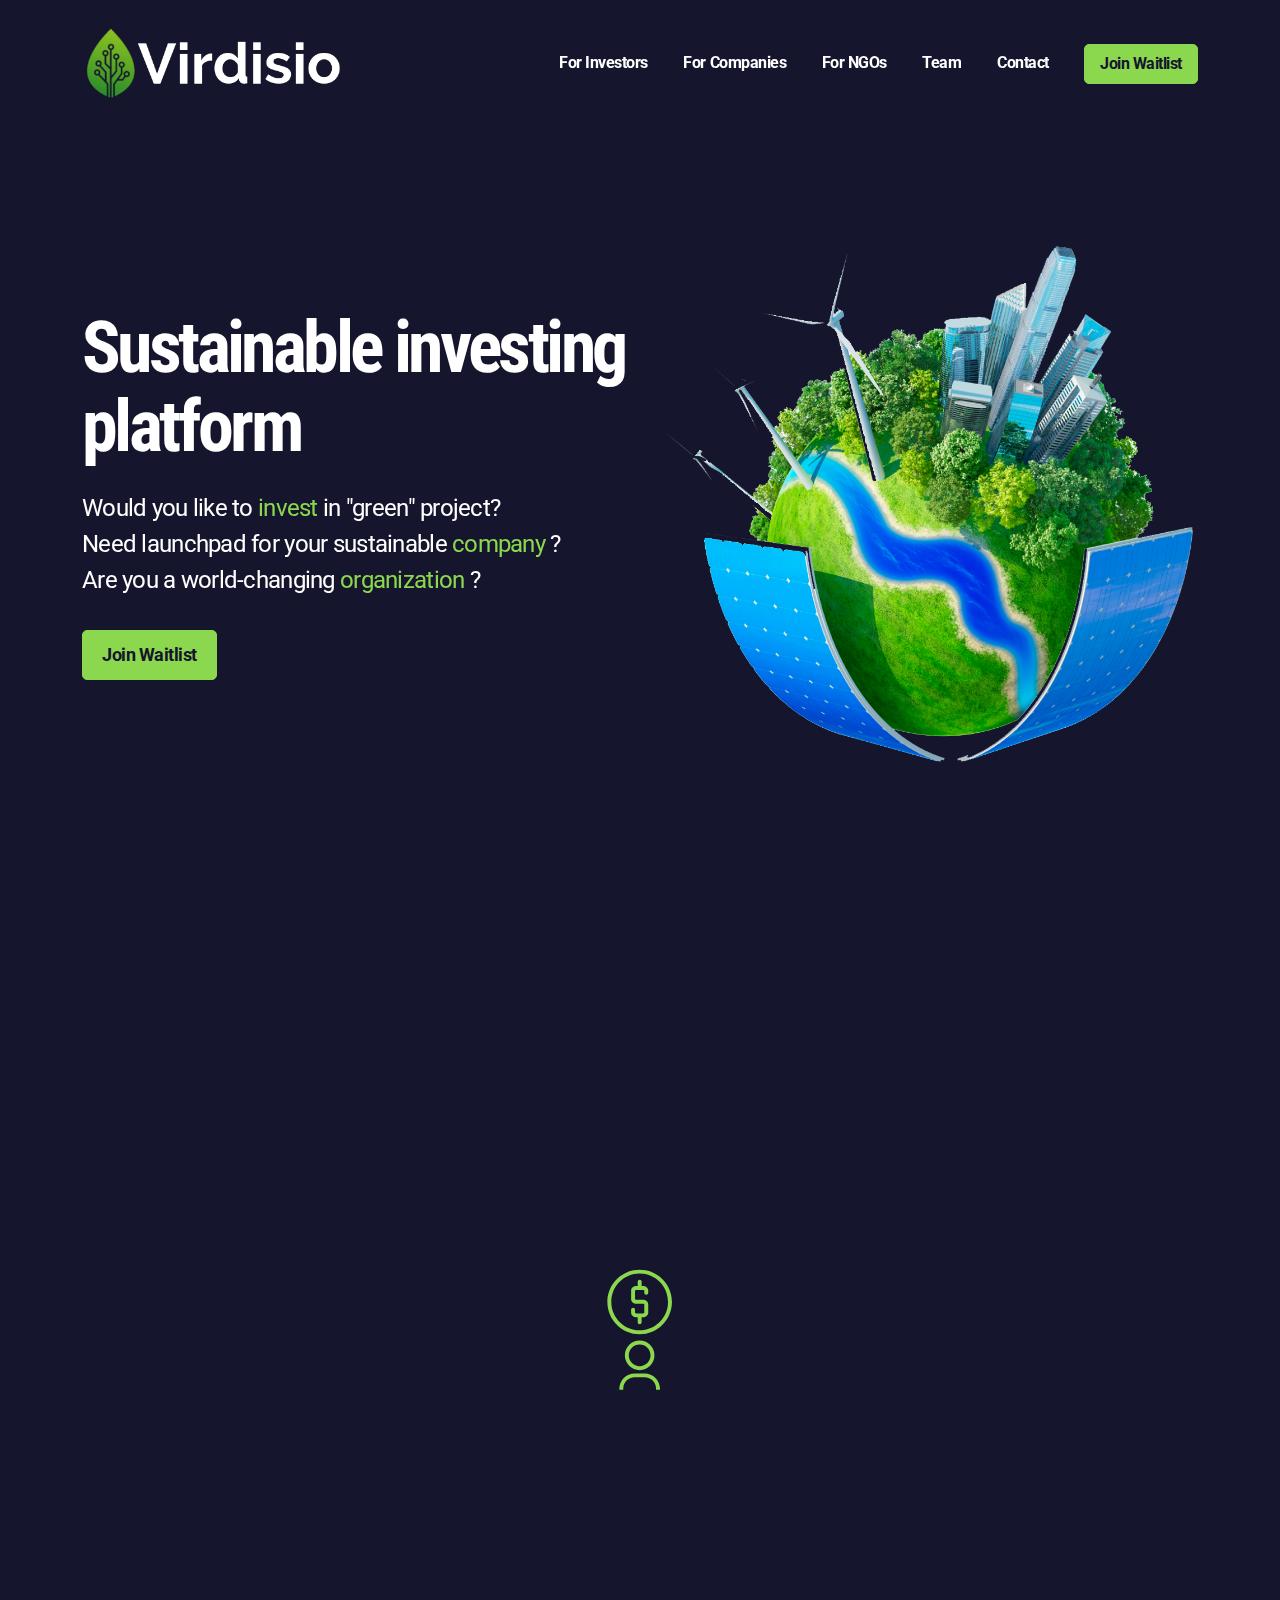
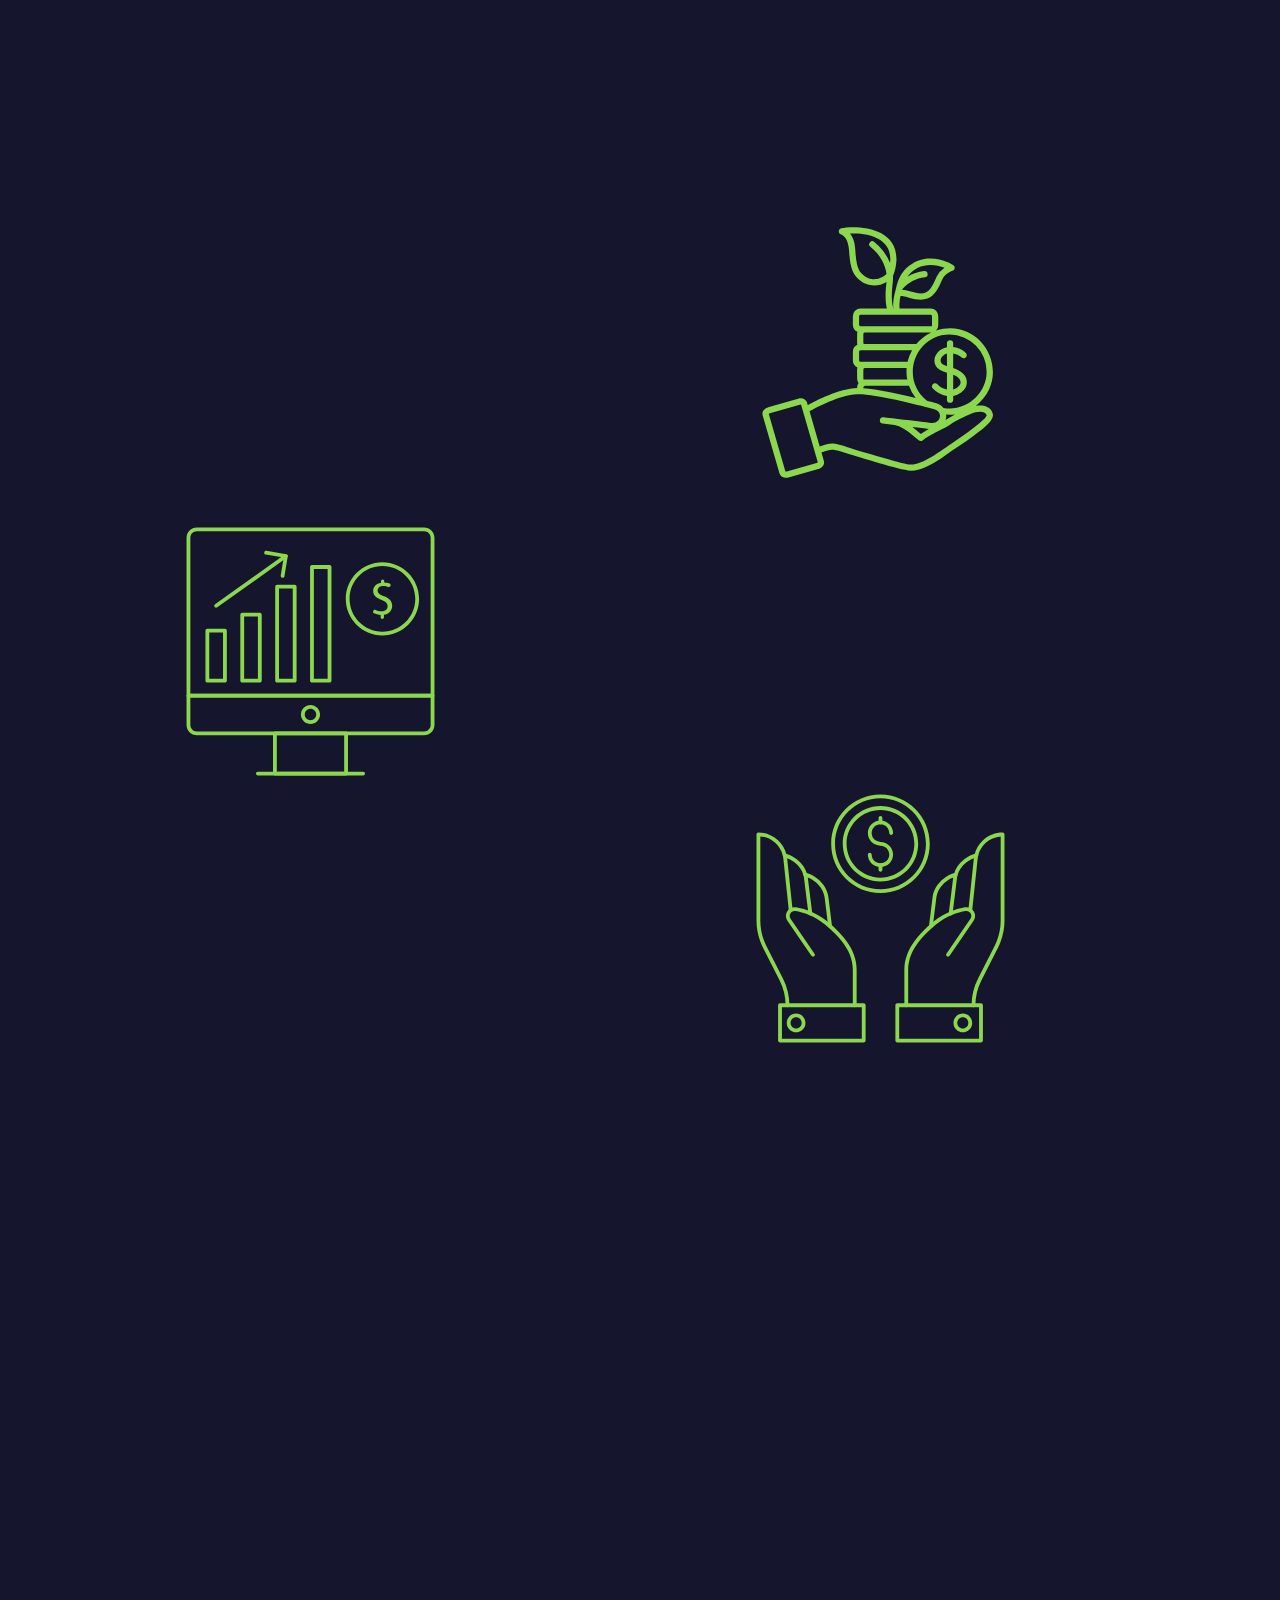
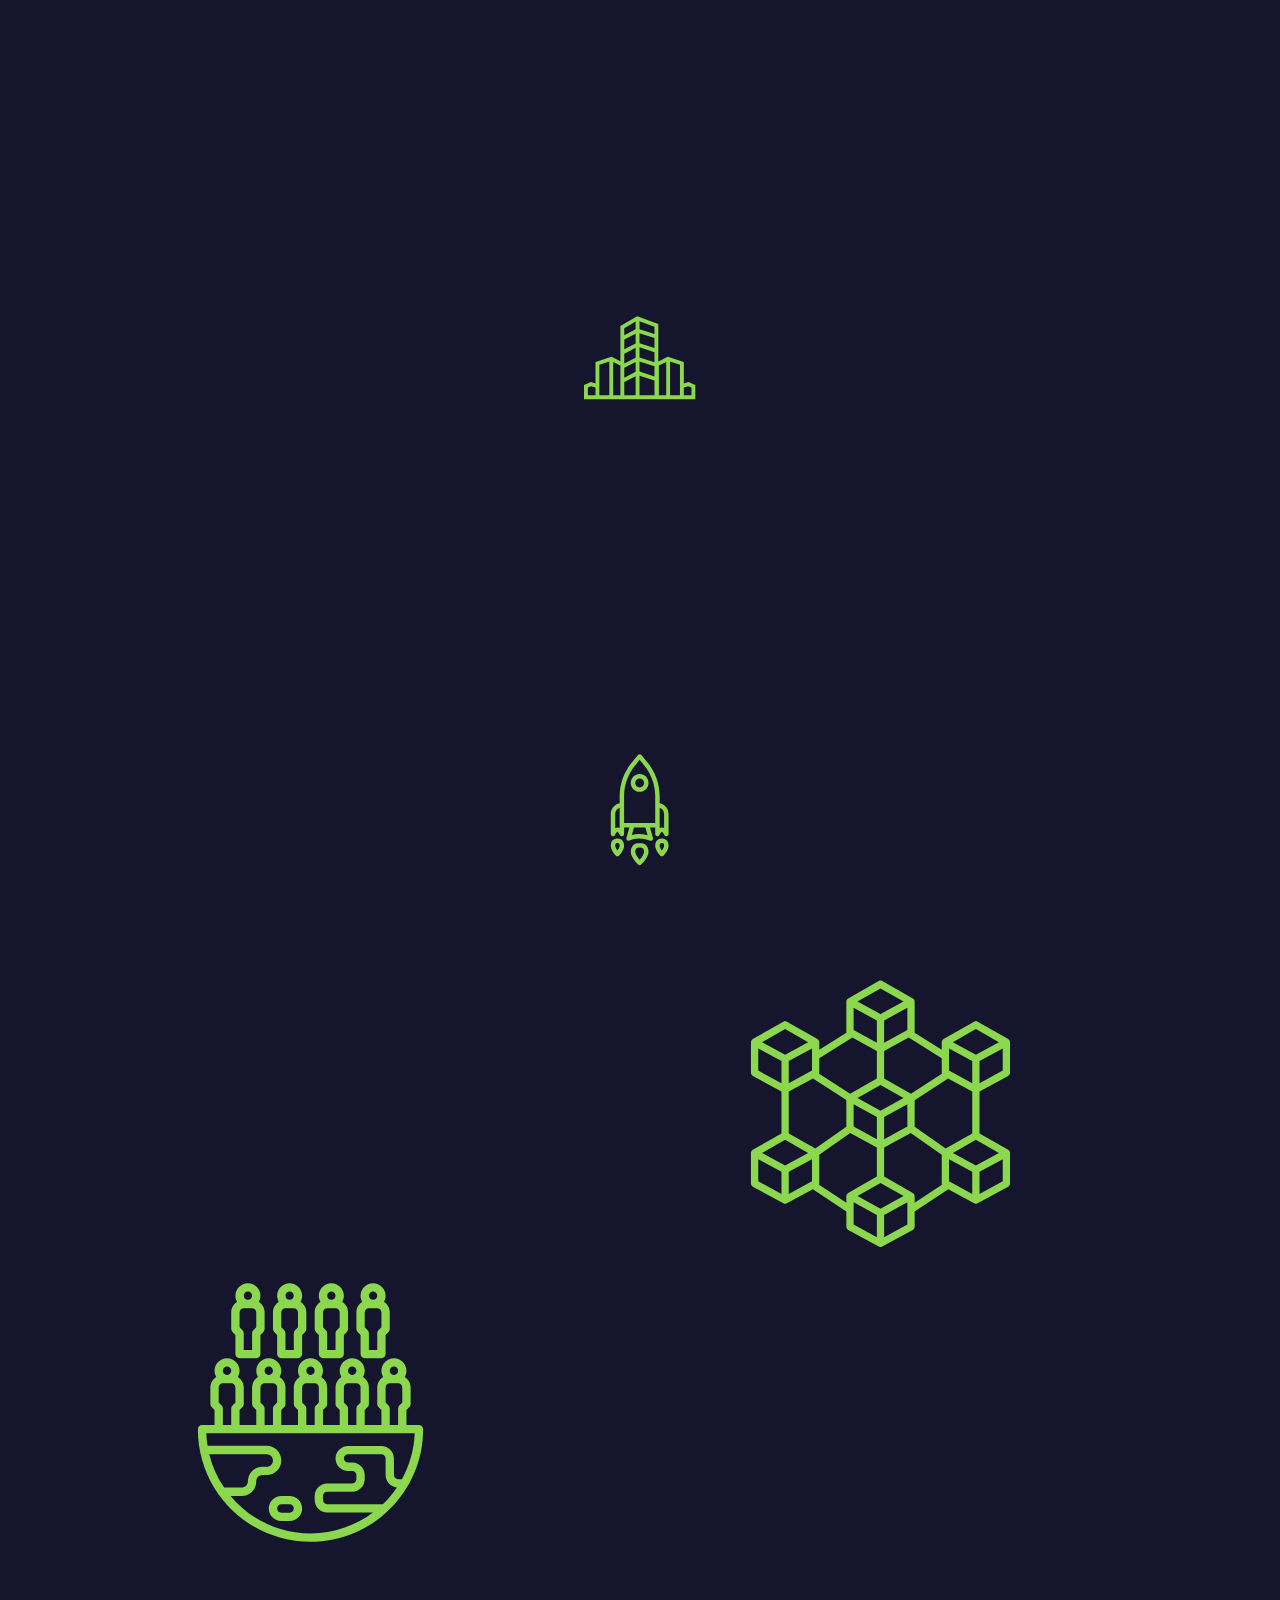
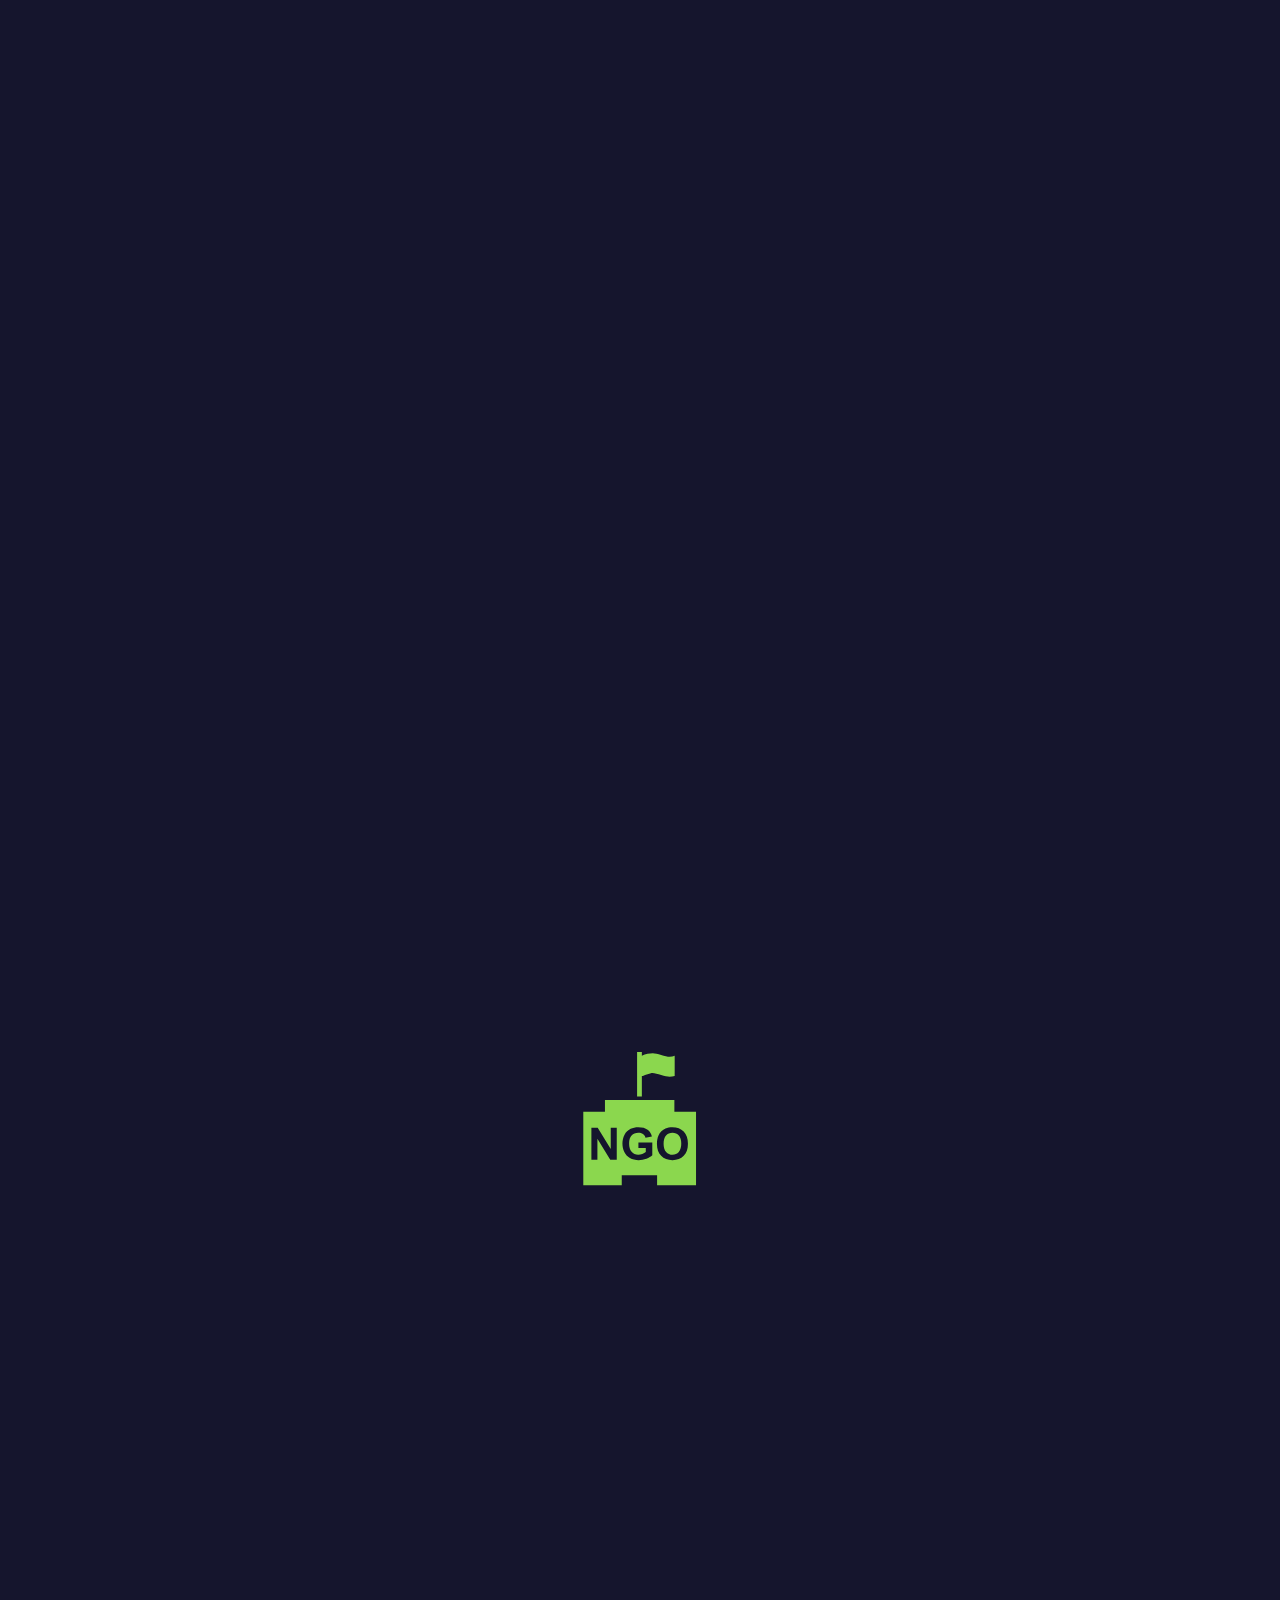
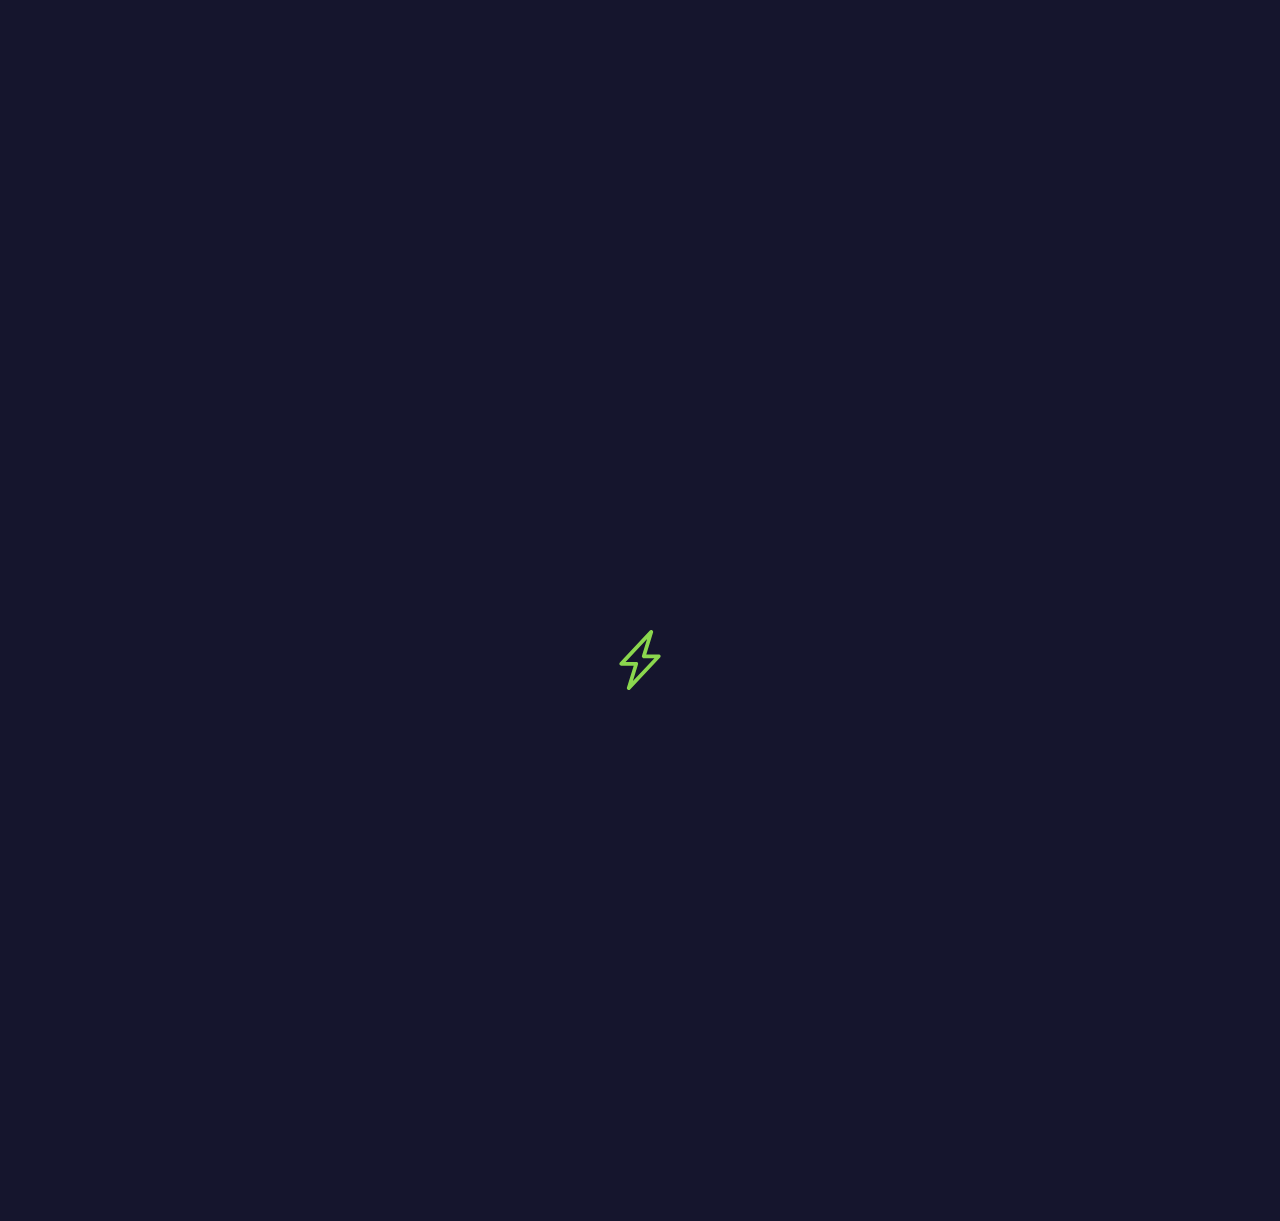
==== commit fd2544a2: "New version" ====
--- a/docs/index1702.html
+++ b/docs/index1702.html
@@ -18,12 +18,10 @@
 <meta name="description" content="Invest in climate tech SaaS & social impact companies. Tokenize your company on an environmentally friendly blockchain. Receive donations for NGOs, charities & non-profits initiatives. Play an active role in the green & social change. ">
 <meta property="og:title" content="Virdisio - Sustainable investment platform - blockchain - tokenization - launchpad" />
 <meta property="og:url" content="https://www.virdisio.com" />
-<meta property="og:image" content="https://www.virdisio.com/i/logo_high_res_png.png" />
+<meta property="og:image" content="https://www.virdisio.com/i/logoogimage.png" />
 <meta property="og:image:type" content="image/png" />
 <meta property="og:image:alt" content="Virdisio - Sustainable investment platform" />
 
-<!-- mailchimp-->
-<script id="mcjs">!function(c,h,i,m,p){m=c.createElement(h),p=c.getElementsByTagName(h)[0],m.async=1,m.src=i,p.parentNode.insertBefore(m,p)}(document,"script","https://chimpstatic.com/mcjs-connected/js/users/a5913b5cac1ef68c6a181f988/fd469835c01023f91645dc71a.js");</script>
 
 		<!-- custom code end -->
 		<!-- Open graph settings (social networks sharing settings) -->
--- a/docs/css/styles.min.css
+++ b/docs/css/styles.min.css
@@ -1,3 +1,3 @@
-﻿:root{--bs-blue: #8bd74e;--bs-indigo: #6610F2;--bs-purple: #B822FF;--bs-pink: #D63384;--bs-red: #DC3545;--bs-orange: #FD7E14;--bs-yellow: #FFA722;--bs-green: #8BD74E;--bs-teal: #20c997;--bs-cyan: #0dcaf0;--bs-white: #ffffff;--bs-gray: rgba(255, 255, 255, 0.7);--bs-gray-dark: rgba(21, 21, 45, 0.7);--bs-gray-100: #f8f9fa;--bs-gray-200: #e9ecef;--bs-gray-300: #dee2e6;--bs-gray-400: #ced4da;--bs-gray-500: #adb5bd;--bs-gray-600: #6c757d;--bs-gray-700: #495057;--bs-gray-800: #343a40;--bs-gray-900: #212529;--bs-action-1: #8bd74e;--bs-action-2: #6610F2;--bs-action-3: #B822FF;--bs-action-4: #D63384;--bs-action-5: #DC3545;--bs-action-6: #FD7E14;--bs-action-7: #FFA722;--bs-action-8: #8BD74E;--bs-dark-1: #15152D;--bs-dark-2: rgba(21, 21, 45, 0.7);--bs-dark-3: rgba(21, 21, 45, 0.3);--bs-light-1: #ffffff;--bs-light-2: rgba(255, 255, 255, 0.7);--bs-light-3: rgba(255, 255, 255, 0.45);--bs-bg-1: #15152D;--bs-bg-2: #F5F5F5;--bs-bg-3: #ffffff;--bs-action-1-rgb: 139, 215, 78;--bs-action-2-rgb: 102, 16, 242;--bs-action-3-rgb: 184, 34, 255;--bs-action-4-rgb: 214, 51, 132;--bs-action-5-rgb: 220, 53, 69;--bs-action-6-rgb: 253, 126, 20;--bs-action-7-rgb: 255, 167, 34;--bs-action-8-rgb: 139, 215, 78;--bs-dark-1-rgb: 21, 21, 45;--bs-dark-2-rgb: 21, 21, 45;--bs-dark-3-rgb: 21, 21, 45;--bs-light-1-rgb: 255, 255, 255;--bs-light-2-rgb: 255, 255, 255;--bs-light-3-rgb: 255, 255, 255;--bs-bg-1-rgb: 21, 21, 45;--bs-bg-2-rgb: 245, 245, 245;--bs-bg-3-rgb: 255, 255, 255;--bs-white-rgb: 255, 255, 255;--bs-black-rgb: 21, 21, 45;--bs-body-color-rgb: 21, 21, 45;--bs-body-bg-rgb: 255, 255, 255;--bs-font-sans-serif: "Roboto", system-ui, -apple-system, "Segoe UI", Roboto, "Helvetica Neue", Arial, "Noto Sans", "Liberation Sans", sans-serif, "Apple Color Emoji", "Segoe UI Emoji", "Segoe UI Symbol", "Noto Color Emoji";--bs-font-monospace: SFMono-Regular, Menlo, Monaco, Consolas, "Liberation Mono", "Courier New", monospace;--bs-gradient: linear-gradient(180deg, rgba(255, 255, 255, 0.15), rgba(255, 255, 255, 0));--bs-body-font-family: var(--bs-font-sans-serif);--bs-body-font-size: 1rem;--bs-body-font-weight: 400;--bs-body-line-height: 1.5;--bs-body-color: rgba(21, 21, 45, 0.7);--bs-body-bg: #ffffff}*,*::before,*::after{box-sizing:border-box}@media(prefers-reduced-motion: no-preference){:root{scroll-behavior:smooth}}body{margin:0;font-family:var(--bs-body-font-family);font-size:var(--bs-body-font-size);font-weight:var(--bs-body-font-weight);line-height:var(--bs-body-line-height);color:var(--bs-body-color);text-align:var(--bs-body-text-align);background-color:var(--bs-body-bg);-webkit-text-size-adjust:100%;-webkit-tap-highlight-color:rgba(21, 21, 45, 0)}hr{margin:1rem 0;color:inherit;background-color:currentColor;border:0;opacity:.25}hr:not([size]){height:1px}h6,.h6,h5,.h5,h4,.h4,h3,.h3,h2,.h2,h1,.h1{margin-top:0;margin-bottom:0;font-family:Roboto Condensed;font-weight:700;line-height:1.25;color:#15152d}h1,.h1{font-size:calc(1.35rem + 1.2vw)}@media(min-width: 1200px){h1,.h1{font-size:2.25rem}}h2,.h2{font-size:calc(1.325rem + .9vw)}@media(min-width: 1200px){h2,.h2{font-size:2rem}}h3,.h3{font-size:calc(1.3rem + .6vw)}@media(min-width: 1200px){h3,.h3{font-size:1.75rem}}h4,.h4{font-size:calc(1.275rem + .3vw)}@media(min-width: 1200px){h4,.h4{font-size:1.5rem}}h5,.h5{font-size:1.25rem}h6,.h6{font-size:1rem}p{margin-top:0;margin-bottom:1rem}abbr[title],abbr[data-bs-original-title]{text-decoration:underline dotted;cursor:help;text-decoration-skip-ink:none}address{margin-bottom:1rem;font-style:normal;line-height:inherit}ol,ul{padding-left:2rem}ol,ul,dl{margin-top:0;margin-bottom:1rem}ol ol,ul ul,ol ul,ul ol{margin-bottom:0}dt{font-weight:700}dd{margin-bottom:.5rem;margin-left:0}blockquote{margin:0 0 1rem}b,strong{font-weight:bolder}small,.small{font-size:.875em}mark,.mark{padding:.2em;background-color:#fcf8e3}sub,sup{position:relative;font-size:.75em;line-height:0;vertical-align:baseline}sub{bottom:-0.25em}sup{top:-0.5em}a{color:#8bd74e;text-decoration:none}a:hover{color:#6fac3e;text-decoration:none}a:not([href]):not([class]),a:not([href]):not([class]):hover{color:inherit;text-decoration:none}pre,code,kbd,samp{font-family:var(--bs-font-monospace);font-size:1em;direction:ltr;unicode-bidi:bidi-override}pre{display:block;margin-top:0;margin-bottom:1rem;overflow:auto;font-size:.875em}pre code{font-size:inherit;color:inherit;word-break:normal}code{font-size:.875em;color:#d63384;word-wrap:break-word}a>code{color:inherit}kbd{padding:.2rem .4rem;font-size:.875em;color:#fff;background-color:#212529;border-radius:.15625rem}kbd kbd{padding:0;font-size:1em;font-weight:700}figure{margin:0 0 1rem}img,svg{vertical-align:middle}table{caption-side:bottom;border-collapse:collapse}caption{padding-top:.5rem;padding-bottom:.5rem;color:#6c757d;text-align:left}th{text-align:inherit;text-align:-webkit-match-parent}thead,tbody,tfoot,tr,td,th{border-color:inherit;border-style:solid;border-width:0}label{display:inline-block}button{border-radius:0}button:focus:not(:focus-visible){outline:0}input,button,select,optgroup,textarea{margin:0;font-family:inherit;font-size:inherit;line-height:inherit}button,select{text-transform:none}[role=button]{cursor:pointer}select{word-wrap:normal}select:disabled{opacity:1}[list]::-webkit-calendar-picker-indicator{display:none}button,[type=button],[type=reset],[type=submit]{-webkit-appearance:button}button:not(:disabled),[type=button]:not(:disabled),[type=reset]:not(:disabled),[type=submit]:not(:disabled){cursor:pointer}::-moz-focus-inner{padding:0;border-style:none}textarea{resize:vertical}fieldset{min-width:0;padding:0;margin:0;border:0}legend{float:left;width:100%;padding:0;margin-bottom:.5rem;font-size:calc(1.275rem + .3vw);line-height:inherit}@media(min-width: 1200px){legend{font-size:1.5rem}}legend+*{clear:left}::-webkit-datetime-edit-fields-wrapper,::-webkit-datetime-edit-text,::-webkit-datetime-edit-minute,::-webkit-datetime-edit-hour-field,::-webkit-datetime-edit-day-field,::-webkit-datetime-edit-month-field,::-webkit-datetime-edit-year-field{padding:0}::-webkit-inner-spin-button{height:auto}[type=search]{outline-offset:-2px;-webkit-appearance:textfield}::-webkit-search-decoration{-webkit-appearance:none}::-webkit-color-swatch-wrapper{padding:0}::file-selector-button{font:inherit}::-webkit-file-upload-button{font:inherit;-webkit-appearance:button}output{display:inline-block}iframe{border:0}summary{display:list-item;cursor:pointer}progress{vertical-align:baseline}[hidden]{display:none !important}.lead{font-size:1.25rem;font-weight:300}.display-1{font-size:calc(1.675rem + 5.1vw);font-weight:700;line-height:1.1}@media(min-width: 1200px){.display-1{font-size:5.5rem}}.display-2{font-size:calc(1.625rem + 4.5vw);font-weight:700;line-height:1.1}@media(min-width: 1200px){.display-2{font-size:5rem}}.display-3{font-size:calc(1.575rem + 3.9vw);font-weight:700;line-height:1.1}@media(min-width: 1200px){.display-3{font-size:4.5rem}}.display-4{font-size:calc(1.5rem + 3vw);font-weight:700;line-height:1.1}@media(min-width: 1200px){.display-4{font-size:3.75rem}}.display-5{font-size:calc(1.425rem + 2.1vw);font-weight:700;line-height:1.1}@media(min-width: 1200px){.display-5{font-size:3rem}}.display-6{font-size:calc(1.375rem + 1.5vw);font-weight:700;line-height:1.1}@media(min-width: 1200px){.display-6{font-size:2.5rem}}.list-unstyled{padding-left:0;list-style:none}.list-inline{padding-left:0;list-style:none}.list-inline-item{display:inline-block}.list-inline-item:not(:last-child){margin-right:.5rem}.initialism{font-size:.875em;text-transform:uppercase}.blockquote{margin-bottom:1rem;font-size:1.25rem}.blockquote>:last-child{margin-bottom:0}.blockquote-footer{margin-top:-1rem;margin-bottom:1rem;font-size:.875em;color:#6c757d}.blockquote-footer::before{content:"— "}.img-fluid{max-width:100%;height:auto}.img-thumbnail{padding:.25rem;background-color:#fff;border:1px solid #dee2e6;border-radius:.3125rem;max-width:100%;height:auto}.figure{display:inline-block}.figure-img{margin-bottom:.5rem;line-height:1}.figure-caption{font-size:.875em;color:#6c757d}.container,.container-fluid,.container-xxl,.container-xl,.container-lg,.container-md,.container-sm{width:100%;padding-right:var(--bs-gutter-x, 0.75rem);padding-left:var(--bs-gutter-x, 0.75rem);margin-right:auto;margin-left:auto}@media(min-width: 576px){.container-sm,.container{max-width:540px}}@media(min-width: 768px){.container-md,.container-sm,.container{max-width:720px}}@media(min-width: 992px){.container-lg,.container-md,.container-sm,.container{max-width:960px}}@media(min-width: 1200px){.container-xl,.container-lg,.container-md,.container-sm,.container{max-width:1140px}}@media(min-width: 1400px){.container-xxl,.container-xl,.container-lg,.container-md,.container-sm,.container{max-width:1320px}}.row{--bs-gutter-x: 1.5rem;--bs-gutter-y: 0;display:flex;flex-wrap:wrap;margin-top:calc(-1*var(--bs-gutter-y));margin-right:calc(-0.5*var(--bs-gutter-x));margin-left:calc(-0.5*var(--bs-gutter-x))}.row>*{flex-shrink:0;width:100%;max-width:100%;padding-right:calc(var(--bs-gutter-x)*.5);padding-left:calc(var(--bs-gutter-x)*.5);margin-top:var(--bs-gutter-y)}.col{flex:1 0 0%}.row-cols-auto>*{flex:0 0 auto;width:auto}.row-cols-1>*{flex:0 0 auto;width:100%}.row-cols-2>*{flex:0 0 auto;width:50%}.row-cols-3>*{flex:0 0 auto;width:33.3333333333%}.row-cols-4>*{flex:0 0 auto;width:25%}.row-cols-5>*{flex:0 0 auto;width:20%}.row-cols-6>*{flex:0 0 auto;width:16.6666666667%}.col-auto{flex:0 0 auto;width:auto}.col-1{flex:0 0 auto;width:8.33333333%}.col-2{flex:0 0 auto;width:16.66666667%}.col-3{flex:0 0 auto;width:25%}.col-4{flex:0 0 auto;width:33.33333333%}.col-5{flex:0 0 auto;width:41.66666667%}.col-6{flex:0 0 auto;width:50%}.col-7{flex:0 0 auto;width:58.33333333%}.col-8{flex:0 0 auto;width:66.66666667%}.col-9{flex:0 0 auto;width:75%}.col-10{flex:0 0 auto;width:83.33333333%}.col-11{flex:0 0 auto;width:91.66666667%}.col-12{flex:0 0 auto;width:100%}.offset-1{margin-left:8.33333333%}.offset-2{margin-left:16.66666667%}.offset-3{margin-left:25%}.offset-4{margin-left:33.33333333%}.offset-5{margin-left:41.66666667%}.offset-6{margin-left:50%}.offset-7{margin-left:58.33333333%}.offset-8{margin-left:66.66666667%}.offset-9{margin-left:75%}.offset-10{margin-left:83.33333333%}.offset-11{margin-left:91.66666667%}.g-0,.gx-0{--bs-gutter-x: 0}.g-0,.gy-0{--bs-gutter-y: 0}.g-1,.gx-1{--bs-gutter-x: 0.25rem}.g-1,.gy-1{--bs-gutter-y: 0.25rem}.g-2,.gx-2{--bs-gutter-x: 0.5rem}.g-2,.gy-2{--bs-gutter-y: 0.5rem}.g-3,.gx-3{--bs-gutter-x: 0.75rem}.g-3,.gy-3{--bs-gutter-y: 0.75rem}.g-4,.gx-4{--bs-gutter-x: 1rem}.g-4,.gy-4{--bs-gutter-y: 1rem}.g-5,.gx-5{--bs-gutter-x: 1.25rem}.g-5,.gy-5{--bs-gutter-y: 1.25rem}.g-6,.gx-6{--bs-gutter-x: 1.5rem}.g-6,.gy-6{--bs-gutter-y: 1.5rem}.g-7,.gx-7{--bs-gutter-x: 1.75rem}.g-7,.gy-7{--bs-gutter-y: 1.75rem}.g-8,.gx-8{--bs-gutter-x: 2rem}.g-8,.gy-8{--bs-gutter-y: 2rem}.g-9,.gx-9{--bs-gutter-x: 2.25rem}.g-9,.gy-9{--bs-gutter-y: 2.25rem}.g-10,.gx-10{--bs-gutter-x: 2.5rem}.g-10,.gy-10{--bs-gutter-y: 2.5rem}.g-11,.gx-11{--bs-gutter-x: 2.75rem}.g-11,.gy-11{--bs-gutter-y: 2.75rem}.g-12,.gx-12{--bs-gutter-x: 3rem}.g-12,.gy-12{--bs-gutter-y: 3rem}.g-13,.gx-13{--bs-gutter-x: 3.25rem}.g-13,.gy-13{--bs-gutter-y: 3.25rem}.g-14,.gx-14{--bs-gutter-x: 3.5rem}.g-14,.gy-14{--bs-gutter-y: 3.5rem}.g-15,.gx-15{--bs-gutter-x: 3.75rem}.g-15,.gy-15{--bs-gutter-y: 3.75rem}.g-16,.gx-16{--bs-gutter-x: 4rem}.g-16,.gy-16{--bs-gutter-y: 4rem}.g-17,.gx-17{--bs-gutter-x: 4.25rem}.g-17,.gy-17{--bs-gutter-y: 4.25rem}.g-18,.gx-18{--bs-gutter-x: 4.5rem}.g-18,.gy-18{--bs-gutter-y: 4.5rem}.g-19,.gx-19{--bs-gutter-x: 4.75rem}.g-19,.gy-19{--bs-gutter-y: 4.75rem}.g-20,.gx-20{--bs-gutter-x: 5rem}.g-20,.gy-20{--bs-gutter-y: 5rem}@media(min-width: 576px){.col-sm{flex:1 0 0%}.row-cols-sm-auto>*{flex:0 0 auto;width:auto}.row-cols-sm-1>*{flex:0 0 auto;width:100%}.row-cols-sm-2>*{flex:0 0 auto;width:50%}.row-cols-sm-3>*{flex:0 0 auto;width:33.3333333333%}.row-cols-sm-4>*{flex:0 0 auto;width:25%}.row-cols-sm-5>*{flex:0 0 auto;width:20%}.row-cols-sm-6>*{flex:0 0 auto;width:16.6666666667%}.col-sm-auto{flex:0 0 auto;width:auto}.col-sm-1{flex:0 0 auto;width:8.33333333%}.col-sm-2{flex:0 0 auto;width:16.66666667%}.col-sm-3{flex:0 0 auto;width:25%}.col-sm-4{flex:0 0 auto;width:33.33333333%}.col-sm-5{flex:0 0 auto;width:41.66666667%}.col-sm-6{flex:0 0 auto;width:50%}.col-sm-7{flex:0 0 auto;width:58.33333333%}.col-sm-8{flex:0 0 auto;width:66.66666667%}.col-sm-9{flex:0 0 auto;width:75%}.col-sm-10{flex:0 0 auto;width:83.33333333%}.col-sm-11{flex:0 0 auto;width:91.66666667%}.col-sm-12{flex:0 0 auto;width:100%}.offset-sm-0{margin-left:0}.offset-sm-1{margin-left:8.33333333%}.offset-sm-2{margin-left:16.66666667%}.offset-sm-3{margin-left:25%}.offset-sm-4{margin-left:33.33333333%}.offset-sm-5{margin-left:41.66666667%}.offset-sm-6{margin-left:50%}.offset-sm-7{margin-left:58.33333333%}.offset-sm-8{margin-left:66.66666667%}.offset-sm-9{margin-left:75%}.offset-sm-10{margin-left:83.33333333%}.offset-sm-11{margin-left:91.66666667%}.g-sm-0,.gx-sm-0{--bs-gutter-x: 0}.g-sm-0,.gy-sm-0{--bs-gutter-y: 0}.g-sm-1,.gx-sm-1{--bs-gutter-x: 0.25rem}.g-sm-1,.gy-sm-1{--bs-gutter-y: 0.25rem}.g-sm-2,.gx-sm-2{--bs-gutter-x: 0.5rem}.g-sm-2,.gy-sm-2{--bs-gutter-y: 0.5rem}.g-sm-3,.gx-sm-3{--bs-gutter-x: 0.75rem}.g-sm-3,.gy-sm-3{--bs-gutter-y: 0.75rem}.g-sm-4,.gx-sm-4{--bs-gutter-x: 1rem}.g-sm-4,.gy-sm-4{--bs-gutter-y: 1rem}.g-sm-5,.gx-sm-5{--bs-gutter-x: 1.25rem}.g-sm-5,.gy-sm-5{--bs-gutter-y: 1.25rem}.g-sm-6,.gx-sm-6{--bs-gutter-x: 1.5rem}.g-sm-6,.gy-sm-6{--bs-gutter-y: 1.5rem}.g-sm-7,.gx-sm-7{--bs-gutter-x: 1.75rem}.g-sm-7,.gy-sm-7{--bs-gutter-y: 1.75rem}.g-sm-8,.gx-sm-8{--bs-gutter-x: 2rem}.g-sm-8,.gy-sm-8{--bs-gutter-y: 2rem}.g-sm-9,.gx-sm-9{--bs-gutter-x: 2.25rem}.g-sm-9,.gy-sm-9{--bs-gutter-y: 2.25rem}.g-sm-10,.gx-sm-10{--bs-gutter-x: 2.5rem}.g-sm-10,.gy-sm-10{--bs-gutter-y: 2.5rem}.g-sm-11,.gx-sm-11{--bs-gutter-x: 2.75rem}.g-sm-11,.gy-sm-11{--bs-gutter-y: 2.75rem}.g-sm-12,.gx-sm-12{--bs-gutter-x: 3rem}.g-sm-12,.gy-sm-12{--bs-gutter-y: 3rem}.g-sm-13,.gx-sm-13{--bs-gutter-x: 3.25rem}.g-sm-13,.gy-sm-13{--bs-gutter-y: 3.25rem}.g-sm-14,.gx-sm-14{--bs-gutter-x: 3.5rem}.g-sm-14,.gy-sm-14{--bs-gutter-y: 3.5rem}.g-sm-15,.gx-sm-15{--bs-gutter-x: 3.75rem}.g-sm-15,.gy-sm-15{--bs-gutter-y: 3.75rem}.g-sm-16,.gx-sm-16{--bs-gutter-x: 4rem}.g-sm-16,.gy-sm-16{--bs-gutter-y: 4rem}.g-sm-17,.gx-sm-17{--bs-gutter-x: 4.25rem}.g-sm-17,.gy-sm-17{--bs-gutter-y: 4.25rem}.g-sm-18,.gx-sm-18{--bs-gutter-x: 4.5rem}.g-sm-18,.gy-sm-18{--bs-gutter-y: 4.5rem}.g-sm-19,.gx-sm-19{--bs-gutter-x: 4.75rem}.g-sm-19,.gy-sm-19{--bs-gutter-y: 4.75rem}.g-sm-20,.gx-sm-20{--bs-gutter-x: 5rem}.g-sm-20,.gy-sm-20{--bs-gutter-y: 5rem}}@media(min-width: 768px){.col-md{flex:1 0 0%}.row-cols-md-auto>*{flex:0 0 auto;width:auto}.row-cols-md-1>*{flex:0 0 auto;width:100%}.row-cols-md-2>*{flex:0 0 auto;width:50%}.row-cols-md-3>*{flex:0 0 auto;width:33.3333333333%}.row-cols-md-4>*{flex:0 0 auto;width:25%}.row-cols-md-5>*{flex:0 0 auto;width:20%}.row-cols-md-6>*{flex:0 0 auto;width:16.6666666667%}.col-md-auto{flex:0 0 auto;width:auto}.col-md-1{flex:0 0 auto;width:8.33333333%}.col-md-2{flex:0 0 auto;width:16.66666667%}.col-md-3{flex:0 0 auto;width:25%}.col-md-4{flex:0 0 auto;width:33.33333333%}.col-md-5{flex:0 0 auto;width:41.66666667%}.col-md-6{flex:0 0 auto;width:50%}.col-md-7{flex:0 0 auto;width:58.33333333%}.col-md-8{flex:0 0 auto;width:66.66666667%}.col-md-9{flex:0 0 auto;width:75%}.col-md-10{flex:0 0 auto;width:83.33333333%}.col-md-11{flex:0 0 auto;width:91.66666667%}.col-md-12{flex:0 0 auto;width:100%}.offset-md-0{margin-left:0}.offset-md-1{margin-left:8.33333333%}.offset-md-2{margin-left:16.66666667%}.offset-md-3{margin-left:25%}.offset-md-4{margin-left:33.33333333%}.offset-md-5{margin-left:41.66666667%}.offset-md-6{margin-left:50%}.offset-md-7{margin-left:58.33333333%}.offset-md-8{margin-left:66.66666667%}.offset-md-9{margin-left:75%}.offset-md-10{margin-left:83.33333333%}.offset-md-11{margin-left:91.66666667%}.g-md-0,.gx-md-0{--bs-gutter-x: 0}.g-md-0,.gy-md-0{--bs-gutter-y: 0}.g-md-1,.gx-md-1{--bs-gutter-x: 0.25rem}.g-md-1,.gy-md-1{--bs-gutter-y: 0.25rem}.g-md-2,.gx-md-2{--bs-gutter-x: 0.5rem}.g-md-2,.gy-md-2{--bs-gutter-y: 0.5rem}.g-md-3,.gx-md-3{--bs-gutter-x: 0.75rem}.g-md-3,.gy-md-3{--bs-gutter-y: 0.75rem}.g-md-4,.gx-md-4{--bs-gutter-x: 1rem}.g-md-4,.gy-md-4{--bs-gutter-y: 1rem}.g-md-5,.gx-md-5{--bs-gutter-x: 1.25rem}.g-md-5,.gy-md-5{--bs-gutter-y: 1.25rem}.g-md-6,.gx-md-6{--bs-gutter-x: 1.5rem}.g-md-6,.gy-md-6{--bs-gutter-y: 1.5rem}.g-md-7,.gx-md-7{--bs-gutter-x: 1.75rem}.g-md-7,.gy-md-7{--bs-gutter-y: 1.75rem}.g-md-8,.gx-md-8{--bs-gutter-x: 2rem}.g-md-8,.gy-md-8{--bs-gutter-y: 2rem}.g-md-9,.gx-md-9{--bs-gutter-x: 2.25rem}.g-md-9,.gy-md-9{--bs-gutter-y: 2.25rem}.g-md-10,.gx-md-10{--bs-gutter-x: 2.5rem}.g-md-10,.gy-md-10{--bs-gutter-y: 2.5rem}.g-md-11,.gx-md-11{--bs-gutter-x: 2.75rem}.g-md-11,.gy-md-11{--bs-gutter-y: 2.75rem}.g-md-12,.gx-md-12{--bs-gutter-x: 3rem}.g-md-12,.gy-md-12{--bs-gutter-y: 3rem}.g-md-13,.gx-md-13{--bs-gutter-x: 3.25rem}.g-md-13,.gy-md-13{--bs-gutter-y: 3.25rem}.g-md-14,.gx-md-14{--bs-gutter-x: 3.5rem}.g-md-14,.gy-md-14{--bs-gutter-y: 3.5rem}.g-md-15,.gx-md-15{--bs-gutter-x: 3.75rem}.g-md-15,.gy-md-15{--bs-gutter-y: 3.75rem}.g-md-16,.gx-md-16{--bs-gutter-x: 4rem}.g-md-16,.gy-md-16{--bs-gutter-y: 4rem}.g-md-17,.gx-md-17{--bs-gutter-x: 4.25rem}.g-md-17,.gy-md-17{--bs-gutter-y: 4.25rem}.g-md-18,.gx-md-18{--bs-gutter-x: 4.5rem}.g-md-18,.gy-md-18{--bs-gutter-y: 4.5rem}.g-md-19,.gx-md-19{--bs-gutter-x: 4.75rem}.g-md-19,.gy-md-19{--bs-gutter-y: 4.75rem}.g-md-20,.gx-md-20{--bs-gutter-x: 5rem}.g-md-20,.gy-md-20{--bs-gutter-y: 5rem}}@media(min-width: 992px){.col-lg{flex:1 0 0%}.row-cols-lg-auto>*{flex:0 0 auto;width:auto}.row-cols-lg-1>*{flex:0 0 auto;width:100%}.row-cols-lg-2>*{flex:0 0 auto;width:50%}.row-cols-lg-3>*{flex:0 0 auto;width:33.3333333333%}.row-cols-lg-4>*{flex:0 0 auto;width:25%}.row-cols-lg-5>*{flex:0 0 auto;width:20%}.row-cols-lg-6>*{flex:0 0 auto;width:16.6666666667%}.col-lg-auto{flex:0 0 auto;width:auto}.col-lg-1{flex:0 0 auto;width:8.33333333%}.col-lg-2{flex:0 0 auto;width:16.66666667%}.col-lg-3{flex:0 0 auto;width:25%}.col-lg-4{flex:0 0 auto;width:33.33333333%}.col-lg-5{flex:0 0 auto;width:41.66666667%}.col-lg-6{flex:0 0 auto;width:50%}.col-lg-7{flex:0 0 auto;width:58.33333333%}.col-lg-8{flex:0 0 auto;width:66.66666667%}.col-lg-9{flex:0 0 auto;width:75%}.col-lg-10{flex:0 0 auto;width:83.33333333%}.col-lg-11{flex:0 0 auto;width:91.66666667%}.col-lg-12{flex:0 0 auto;width:100%}.offset-lg-0{margin-left:0}.offset-lg-1{margin-left:8.33333333%}.offset-lg-2{margin-left:16.66666667%}.offset-lg-3{margin-left:25%}.offset-lg-4{margin-left:33.33333333%}.offset-lg-5{margin-left:41.66666667%}.offset-lg-6{margin-left:50%}.offset-lg-7{margin-left:58.33333333%}.offset-lg-8{margin-left:66.66666667%}.offset-lg-9{margin-left:75%}.offset-lg-10{margin-left:83.33333333%}.offset-lg-11{margin-left:91.66666667%}.g-lg-0,.gx-lg-0{--bs-gutter-x: 0}.g-lg-0,.gy-lg-0{--bs-gutter-y: 0}.g-lg-1,.gx-lg-1{--bs-gutter-x: 0.25rem}.g-lg-1,.gy-lg-1{--bs-gutter-y: 0.25rem}.g-lg-2,.gx-lg-2{--bs-gutter-x: 0.5rem}.g-lg-2,.gy-lg-2{--bs-gutter-y: 0.5rem}.g-lg-3,.gx-lg-3{--bs-gutter-x: 0.75rem}.g-lg-3,.gy-lg-3{--bs-gutter-y: 0.75rem}.g-lg-4,.gx-lg-4{--bs-gutter-x: 1rem}.g-lg-4,.gy-lg-4{--bs-gutter-y: 1rem}.g-lg-5,.gx-lg-5{--bs-gutter-x: 1.25rem}.g-lg-5,.gy-lg-5{--bs-gutter-y: 1.25rem}.g-lg-6,.gx-lg-6{--bs-gutter-x: 1.5rem}.g-lg-6,.gy-lg-6{--bs-gutter-y: 1.5rem}.g-lg-7,.gx-lg-7{--bs-gutter-x: 1.75rem}.g-lg-7,.gy-lg-7{--bs-gutter-y: 1.75rem}.g-lg-8,.gx-lg-8{--bs-gutter-x: 2rem}.g-lg-8,.gy-lg-8{--bs-gutter-y: 2rem}.g-lg-9,.gx-lg-9{--bs-gutter-x: 2.25rem}.g-lg-9,.gy-lg-9{--bs-gutter-y: 2.25rem}.g-lg-10,.gx-lg-10{--bs-gutter-x: 2.5rem}.g-lg-10,.gy-lg-10{--bs-gutter-y: 2.5rem}.g-lg-11,.gx-lg-11{--bs-gutter-x: 2.75rem}.g-lg-11,.gy-lg-11{--bs-gutter-y: 2.75rem}.g-lg-12,.gx-lg-12{--bs-gutter-x: 3rem}.g-lg-12,.gy-lg-12{--bs-gutter-y: 3rem}.g-lg-13,.gx-lg-13{--bs-gutter-x: 3.25rem}.g-lg-13,.gy-lg-13{--bs-gutter-y: 3.25rem}.g-lg-14,.gx-lg-14{--bs-gutter-x: 3.5rem}.g-lg-14,.gy-lg-14{--bs-gutter-y: 3.5rem}.g-lg-15,.gx-lg-15{--bs-gutter-x: 3.75rem}.g-lg-15,.gy-lg-15{--bs-gutter-y: 3.75rem}.g-lg-16,.gx-lg-16{--bs-gutter-x: 4rem}.g-lg-16,.gy-lg-16{--bs-gutter-y: 4rem}.g-lg-17,.gx-lg-17{--bs-gutter-x: 4.25rem}.g-lg-17,.gy-lg-17{--bs-gutter-y: 4.25rem}.g-lg-18,.gx-lg-18{--bs-gutter-x: 4.5rem}.g-lg-18,.gy-lg-18{--bs-gutter-y: 4.5rem}.g-lg-19,.gx-lg-19{--bs-gutter-x: 4.75rem}.g-lg-19,.gy-lg-19{--bs-gutter-y: 4.75rem}.g-lg-20,.gx-lg-20{--bs-gutter-x: 5rem}.g-lg-20,.gy-lg-20{--bs-gutter-y: 5rem}}@media(min-width: 1200px){.col-xl{flex:1 0 0%}.row-cols-xl-auto>*{flex:0 0 auto;width:auto}.row-cols-xl-1>*{flex:0 0 auto;width:100%}.row-cols-xl-2>*{flex:0 0 auto;width:50%}.row-cols-xl-3>*{flex:0 0 auto;width:33.3333333333%}.row-cols-xl-4>*{flex:0 0 auto;width:25%}.row-cols-xl-5>*{flex:0 0 auto;width:20%}.row-cols-xl-6>*{flex:0 0 auto;width:16.6666666667%}.col-xl-auto{flex:0 0 auto;width:auto}.col-xl-1{flex:0 0 auto;width:8.33333333%}.col-xl-2{flex:0 0 auto;width:16.66666667%}.col-xl-3{flex:0 0 auto;width:25%}.col-xl-4{flex:0 0 auto;width:33.33333333%}.col-xl-5{flex:0 0 auto;width:41.66666667%}.col-xl-6{flex:0 0 auto;width:50%}.col-xl-7{flex:0 0 auto;width:58.33333333%}.col-xl-8{flex:0 0 auto;width:66.66666667%}.col-xl-9{flex:0 0 auto;width:75%}.col-xl-10{flex:0 0 auto;width:83.33333333%}.col-xl-11{flex:0 0 auto;width:91.66666667%}.col-xl-12{flex:0 0 auto;width:100%}.offset-xl-0{margin-left:0}.offset-xl-1{margin-left:8.33333333%}.offset-xl-2{margin-left:16.66666667%}.offset-xl-3{margin-left:25%}.offset-xl-4{margin-left:33.33333333%}.offset-xl-5{margin-left:41.66666667%}.offset-xl-6{margin-left:50%}.offset-xl-7{margin-left:58.33333333%}.offset-xl-8{margin-left:66.66666667%}.offset-xl-9{margin-left:75%}.offset-xl-10{margin-left:83.33333333%}.offset-xl-11{margin-left:91.66666667%}.g-xl-0,.gx-xl-0{--bs-gutter-x: 0}.g-xl-0,.gy-xl-0{--bs-gutter-y: 0}.g-xl-1,.gx-xl-1{--bs-gutter-x: 0.25rem}.g-xl-1,.gy-xl-1{--bs-gutter-y: 0.25rem}.g-xl-2,.gx-xl-2{--bs-gutter-x: 0.5rem}.g-xl-2,.gy-xl-2{--bs-gutter-y: 0.5rem}.g-xl-3,.gx-xl-3{--bs-gutter-x: 0.75rem}.g-xl-3,.gy-xl-3{--bs-gutter-y: 0.75rem}.g-xl-4,.gx-xl-4{--bs-gutter-x: 1rem}.g-xl-4,.gy-xl-4{--bs-gutter-y: 1rem}.g-xl-5,.gx-xl-5{--bs-gutter-x: 1.25rem}.g-xl-5,.gy-xl-5{--bs-gutter-y: 1.25rem}.g-xl-6,.gx-xl-6{--bs-gutter-x: 1.5rem}.g-xl-6,.gy-xl-6{--bs-gutter-y: 1.5rem}.g-xl-7,.gx-xl-7{--bs-gutter-x: 1.75rem}.g-xl-7,.gy-xl-7{--bs-gutter-y: 1.75rem}.g-xl-8,.gx-xl-8{--bs-gutter-x: 2rem}.g-xl-8,.gy-xl-8{--bs-gutter-y: 2rem}.g-xl-9,.gx-xl-9{--bs-gutter-x: 2.25rem}.g-xl-9,.gy-xl-9{--bs-gutter-y: 2.25rem}.g-xl-10,.gx-xl-10{--bs-gutter-x: 2.5rem}.g-xl-10,.gy-xl-10{--bs-gutter-y: 2.5rem}.g-xl-11,.gx-xl-11{--bs-gutter-x: 2.75rem}.g-xl-11,.gy-xl-11{--bs-gutter-y: 2.75rem}.g-xl-12,.gx-xl-12{--bs-gutter-x: 3rem}.g-xl-12,.gy-xl-12{--bs-gutter-y: 3rem}.g-xl-13,.gx-xl-13{--bs-gutter-x: 3.25rem}.g-xl-13,.gy-xl-13{--bs-gutter-y: 3.25rem}.g-xl-14,.gx-xl-14{--bs-gutter-x: 3.5rem}.g-xl-14,.gy-xl-14{--bs-gutter-y: 3.5rem}.g-xl-15,.gx-xl-15{--bs-gutter-x: 3.75rem}.g-xl-15,.gy-xl-15{--bs-gutter-y: 3.75rem}.g-xl-16,.gx-xl-16{--bs-gutter-x: 4rem}.g-xl-16,.gy-xl-16{--bs-gutter-y: 4rem}.g-xl-17,.gx-xl-17{--bs-gutter-x: 4.25rem}.g-xl-17,.gy-xl-17{--bs-gutter-y: 4.25rem}.g-xl-18,.gx-xl-18{--bs-gutter-x: 4.5rem}.g-xl-18,.gy-xl-18{--bs-gutter-y: 4.5rem}.g-xl-19,.gx-xl-19{--bs-gutter-x: 4.75rem}.g-xl-19,.gy-xl-19{--bs-gutter-y: 4.75rem}.g-xl-20,.gx-xl-20{--bs-gutter-x: 5rem}.g-xl-20,.gy-xl-20{--bs-gutter-y: 5rem}}@media(min-width: 1400px){.col-xxl{flex:1 0 0%}.row-cols-xxl-auto>*{flex:0 0 auto;width:auto}.row-cols-xxl-1>*{flex:0 0 auto;width:100%}.row-cols-xxl-2>*{flex:0 0 auto;width:50%}.row-cols-xxl-3>*{flex:0 0 auto;width:33.3333333333%}.row-cols-xxl-4>*{flex:0 0 auto;width:25%}.row-cols-xxl-5>*{flex:0 0 auto;width:20%}.row-cols-xxl-6>*{flex:0 0 auto;width:16.6666666667%}.col-xxl-auto{flex:0 0 auto;width:auto}.col-xxl-1{flex:0 0 auto;width:8.33333333%}.col-xxl-2{flex:0 0 auto;width:16.66666667%}.col-xxl-3{flex:0 0 auto;width:25%}.col-xxl-4{flex:0 0 auto;width:33.33333333%}.col-xxl-5{flex:0 0 auto;width:41.66666667%}.col-xxl-6{flex:0 0 auto;width:50%}.col-xxl-7{flex:0 0 auto;width:58.33333333%}.col-xxl-8{flex:0 0 auto;width:66.66666667%}.col-xxl-9{flex:0 0 auto;width:75%}.col-xxl-10{flex:0 0 auto;width:83.33333333%}.col-xxl-11{flex:0 0 auto;width:91.66666667%}.col-xxl-12{flex:0 0 auto;width:100%}.offset-xxl-0{margin-left:0}.offset-xxl-1{margin-left:8.33333333%}.offset-xxl-2{margin-left:16.66666667%}.offset-xxl-3{margin-left:25%}.offset-xxl-4{margin-left:33.33333333%}.offset-xxl-5{margin-left:41.66666667%}.offset-xxl-6{margin-left:50%}.offset-xxl-7{margin-left:58.33333333%}.offset-xxl-8{margin-left:66.66666667%}.offset-xxl-9{margin-left:75%}.offset-xxl-10{margin-left:83.33333333%}.offset-xxl-11{margin-left:91.66666667%}.g-xxl-0,.gx-xxl-0{--bs-gutter-x: 0}.g-xxl-0,.gy-xxl-0{--bs-gutter-y: 0}.g-xxl-1,.gx-xxl-1{--bs-gutter-x: 0.25rem}.g-xxl-1,.gy-xxl-1{--bs-gutter-y: 0.25rem}.g-xxl-2,.gx-xxl-2{--bs-gutter-x: 0.5rem}.g-xxl-2,.gy-xxl-2{--bs-gutter-y: 0.5rem}.g-xxl-3,.gx-xxl-3{--bs-gutter-x: 0.75rem}.g-xxl-3,.gy-xxl-3{--bs-gutter-y: 0.75rem}.g-xxl-4,.gx-xxl-4{--bs-gutter-x: 1rem}.g-xxl-4,.gy-xxl-4{--bs-gutter-y: 1rem}.g-xxl-5,.gx-xxl-5{--bs-gutter-x: 1.25rem}.g-xxl-5,.gy-xxl-5{--bs-gutter-y: 1.25rem}.g-xxl-6,.gx-xxl-6{--bs-gutter-x: 1.5rem}.g-xxl-6,.gy-xxl-6{--bs-gutter-y: 1.5rem}.g-xxl-7,.gx-xxl-7{--bs-gutter-x: 1.75rem}.g-xxl-7,.gy-xxl-7{--bs-gutter-y: 1.75rem}.g-xxl-8,.gx-xxl-8{--bs-gutter-x: 2rem}.g-xxl-8,.gy-xxl-8{--bs-gutter-y: 2rem}.g-xxl-9,.gx-xxl-9{--bs-gutter-x: 2.25rem}.g-xxl-9,.gy-xxl-9{--bs-gutter-y: 2.25rem}.g-xxl-10,.gx-xxl-10{--bs-gutter-x: 2.5rem}.g-xxl-10,.gy-xxl-10{--bs-gutter-y: 2.5rem}.g-xxl-11,.gx-xxl-11{--bs-gutter-x: 2.75rem}.g-xxl-11,.gy-xxl-11{--bs-gutter-y: 2.75rem}.g-xxl-12,.gx-xxl-12{--bs-gutter-x: 3rem}.g-xxl-12,.gy-xxl-12{--bs-gutter-y: 3rem}.g-xxl-13,.gx-xxl-13{--bs-gutter-x: 3.25rem}.g-xxl-13,.gy-xxl-13{--bs-gutter-y: 3.25rem}.g-xxl-14,.gx-xxl-14{--bs-gutter-x: 3.5rem}.g-xxl-14,.gy-xxl-14{--bs-gutter-y: 3.5rem}.g-xxl-15,.gx-xxl-15{--bs-gutter-x: 3.75rem}.g-xxl-15,.gy-xxl-15{--bs-gutter-y: 3.75rem}.g-xxl-16,.gx-xxl-16{--bs-gutter-x: 4rem}.g-xxl-16,.gy-xxl-16{--bs-gutter-y: 4rem}.g-xxl-17,.gx-xxl-17{--bs-gutter-x: 4.25rem}.g-xxl-17,.gy-xxl-17{--bs-gutter-y: 4.25rem}.g-xxl-18,.gx-xxl-18{--bs-gutter-x: 4.5rem}.g-xxl-18,.gy-xxl-18{--bs-gutter-y: 4.5rem}.g-xxl-19,.gx-xxl-19{--bs-gutter-x: 4.75rem}.g-xxl-19,.gy-xxl-19{--bs-gutter-y: 4.75rem}.g-xxl-20,.gx-xxl-20{--bs-gutter-x: 5rem}.g-xxl-20,.gy-xxl-20{--bs-gutter-y: 5rem}}.table{--bs-table-bg: transparent;--bs-table-accent-bg: transparent;--bs-table-striped-color: rgba(21, 21, 45, 0.7);--bs-table-striped-bg: rgba(21, 21, 45, 0.05);--bs-table-active-color: rgba(21, 21, 45, 0.7);--bs-table-active-bg: rgba(21, 21, 45, 0.1);--bs-table-hover-color: rgba(21, 21, 45, 0.7);--bs-table-hover-bg: rgba(21, 21, 45, 0.075);width:100%;margin-bottom:1rem;color:rgba(21, 21, 45, 0.7);vertical-align:top;border-color:rgba(21, 21, 45, 0.3)}.table>:not(caption)>*>*{padding:.5rem .5rem;background-color:var(--bs-table-bg);border-bottom-width:1px;box-shadow:inset 0 0 0 9999px var(--bs-table-accent-bg)}.table>tbody{vertical-align:inherit}.table>thead{vertical-align:bottom}.table>:not(:first-child){border-top:2px solid currentColor}.caption-top{caption-side:top}.table-sm>:not(caption)>*>*{padding:.25rem .25rem}.table-bordered>:not(caption)>*{border-width:1px 0}.table-bordered>:not(caption)>*>*{border-width:0 1px}.table-borderless>:not(caption)>*>*{border-bottom-width:0}.table-borderless>:not(:first-child){border-top-width:0}.table-striped>tbody>tr:nth-of-type(odd)>*{--bs-table-accent-bg: var(--bs-table-striped-bg);color:var(--bs-table-striped-color)}.table-active{--bs-table-accent-bg: var(--bs-table-active-bg);color:var(--bs-table-active-color)}.table-hover>tbody>tr:hover>*{--bs-table-accent-bg: var(--bs-table-hover-bg);color:var(--bs-table-hover-color)}.table-primary{--bs-table-bg: #e8f7dc;--bs-table-striped-bg: #ddecd3;--bs-table-striped-color: #15152D;--bs-table-active-bg: #d3e0cb;--bs-table-active-color: #15152D;--bs-table-hover-bg: #d8e6cf;--bs-table-hover-color: #15152D;color:#15152d;border-color:#d3e0cb}.table-secondary{--bs-table-bg: rgba(227, 227, 230, 0.94);--bs-table-striped-bg: rgba(215, 215, 220, 0.943);--bs-table-striped-color: #15152D;--bs-table-active-bg: rgba(204, 204, 209, 0.946);--bs-table-active-color: #15152D;--bs-table-hover-bg: rgba(210, 210, 215, 0.9445);--bs-table-hover-color: #15152D;color:#15152d;border-color:rgba(204, 204, 209, 0.946)}.table-success{--bs-table-bg: #e8f7dc;--bs-table-striped-bg: #ddecd3;--bs-table-striped-color: #15152D;--bs-table-active-bg: #d3e0cb;--bs-table-active-color: #15152D;--bs-table-hover-bg: #d8e6cf;--bs-table-hover-color: #15152D;color:#15152d;border-color:#d3e0cb}.table-info{--bs-table-bg: #f1d3ff;--bs-table-striped-bg: #e6caf5;--bs-table-striped-color: #15152D;--bs-table-active-bg: #dbc0ea;--bs-table-active-color: #15152D;--bs-table-hover-bg: #e1c5ef;--bs-table-hover-color: #15152D;color:#15152d;border-color:#dbc0ea}.table-warning{--bs-table-bg: #ffedd3;--bs-table-striped-bg: #f3e2cb;--bs-table-striped-color: #15152D;--bs-table-active-bg: #e8d7c2;--bs-table-active-color: #15152D;--bs-table-hover-bg: #edddc7;--bs-table-hover-color: #15152D;color:#15152d;border-color:#e8d7c2}.table-danger{--bs-table-bg: #f8d7da;--bs-table-striped-bg: #edcdd1;--bs-table-striped-color: #15152D;--bs-table-active-bg: #e1c4c9;--bs-table-active-color: #15152D;--bs-table-hover-bg: #e7c8cd;--bs-table-hover-color: #15152D;color:#15152d;border-color:#e1c4c9}.table-light{--bs-table-bg: #F5F5F5;--bs-table-striped-bg: #eaeaeb;--bs-table-striped-color: #15152D;--bs-table-active-bg: #dfdfe1;--bs-table-active-color: #15152D;--bs-table-hover-bg: #e4e4e6;--bs-table-hover-color: #15152D;color:#15152d;border-color:#dfdfe1}.table-dark{--bs-table-bg: #15152D;--bs-table-striped-bg: #212138;--bs-table-striped-color: #ffffff;--bs-table-active-bg: #2c2c42;--bs-table-active-color: #ffffff;--bs-table-hover-bg: #27273d;--bs-table-hover-color: #ffffff;color:#fff;border-color:#2c2c42}.table-responsive{overflow-x:auto;-webkit-overflow-scrolling:touch}@media(max-width: 575.98px){.table-responsive-sm{overflow-x:auto;-webkit-overflow-scrolling:touch}}@media(max-width: 767.98px){.table-responsive-md{overflow-x:auto;-webkit-overflow-scrolling:touch}}@media(max-width: 991.98px){.table-responsive-lg{overflow-x:auto;-webkit-overflow-scrolling:touch}}@media(max-width: 1199.98px){.table-responsive-xl{overflow-x:auto;-webkit-overflow-scrolling:touch}}@media(max-width: 1399.98px){.table-responsive-xxl{overflow-x:auto;-webkit-overflow-scrolling:touch}}.form-label{margin-bottom:.5rem}.col-form-label{padding-top:calc(.825rem + 1px);padding-bottom:calc(.825rem + 1px);margin-bottom:0;font-size:inherit;line-height:1.2}.col-form-label-lg{padding-top:calc(1.0625rem + 1px);padding-bottom:calc(1.0625rem + 1px);font-size:1.25rem}.col-form-label-sm{padding-top:calc(.5875rem + 1px);padding-bottom:calc(.5875rem + 1px);font-size:1rem}.form-text{margin-top:.25rem;font-size:.875em;color:#6c757d}.form-control{display:block;width:100%;padding:.825rem 1.1875rem;font-size:1.125rem;font-weight:400;line-height:1.2;color:#15152d;background-color:transparent;background-clip:padding-box;border:1px solid rgba(21, 21, 45, 0.3);appearance:none;border-radius:.3125rem;transition:border-color .15s ease-in-out,box-shadow .15s ease-in-out}@media(prefers-reduced-motion: reduce){.form-control{transition:none}}.form-control[type=file]{overflow:hidden}.form-control[type=file]:not(:disabled):not([readonly]){cursor:pointer}.form-control:focus{color:#15152d;background-color:transparent;border-color:#c5eba7;outline:0;box-shadow:0 0 0 0 rgba(139, 215, 78, 0.25)}.form-control::-webkit-date-and-time-value{height:1.2em}.form-control::placeholder{color:rgba(21, 21, 45, 0.3);opacity:1}.form-control:disabled,.form-control[readonly]{background-color:rgba(21, 21, 45, 0.3);opacity:1}.form-control::file-selector-button{padding:.825rem 1.1875rem;margin:-0.825rem -1.1875rem;margin-inline-end:1.1875rem;color:#15152d;background-color:transparent;pointer-events:none;border-color:inherit;border-style:solid;border-width:0;border-inline-end-width:1px;border-radius:0;transition:color .15s ease-in-out,background-color .15s ease-in-out,border-color .15s ease-in-out,box-shadow .15s ease-in-out}@media(prefers-reduced-motion: reduce){.form-control::file-selector-button{transition:none}}.form-control:hover:not(:disabled):not([readonly])::file-selector-button{background-color:rgba(0, 0, 0, 0.05)}.form-control::-webkit-file-upload-button{padding:.825rem 1.1875rem;margin:-0.825rem -1.1875rem;margin-inline-end:1.1875rem;color:#15152d;background-color:transparent;pointer-events:none;border-color:inherit;border-style:solid;border-width:0;border-inline-end-width:1px;border-radius:0;transition:color .15s ease-in-out,background-color .15s ease-in-out,border-color .15s ease-in-out,box-shadow .15s ease-in-out}@media(prefers-reduced-motion: reduce){.form-control::-webkit-file-upload-button{transition:none}}.form-control:hover:not(:disabled):not([readonly])::-webkit-file-upload-button{background-color:rgba(0, 0, 0, 0.05)}.form-control-plaintext{display:block;width:100%;padding:.825rem 0;margin-bottom:0;line-height:1.2;color:rgba(21, 21, 45, 0.7);background-color:transparent;border:solid transparent;border-width:1px 0}.form-control-plaintext.form-control-sm,.form-control-plaintext.form-control-lg{padding-right:0;padding-left:0}.form-control-sm{min-height:calc(1.2em + 1.175rem + 2px);padding:.5875rem .9375rem;font-size:1rem;border-radius:.15625rem}.form-control-sm::file-selector-button{padding:.5875rem .9375rem;margin:-0.5875rem -0.9375rem;margin-inline-end:.9375rem}.form-control-sm::-webkit-file-upload-button{padding:.5875rem .9375rem;margin:-0.5875rem -0.9375rem;margin-inline-end:.9375rem}.form-control-lg{min-height:calc(1.2em + 2.125rem + 2px);padding:1.0625rem 1.4375rem;font-size:1.25rem;border-radius:.625rem}.form-control-lg::file-selector-button{padding:1.0625rem 1.4375rem;margin:-1.0625rem -1.4375rem;margin-inline-end:1.4375rem}.form-control-lg::-webkit-file-upload-button{padding:1.0625rem 1.4375rem;margin:-1.0625rem -1.4375rem;margin-inline-end:1.4375rem}textarea.form-control{min-height:calc(1.2em + 1.65rem + 2px)}textarea.form-control-sm{min-height:calc(1.2em + 1.175rem + 2px)}textarea.form-control-lg{min-height:calc(1.2em + 2.125rem + 2px)}.form-control-color{width:3rem;height:auto;padding:.825rem}.form-control-color:not(:disabled):not([readonly]){cursor:pointer}.form-control-color::-moz-color-swatch{height:1.2em;border-radius:.3125rem}.form-control-color::-webkit-color-swatch{height:1.2em;border-radius:.3125rem}.form-select{display:block;width:100%;padding:.825rem 3.5625rem .825rem 1.1875rem;-moz-padding-start:calc(1.1875rem - 3px);font-size:1.125rem;font-weight:400;line-height:1.2;color:#15152d;background-color:transparent;background-image:url("data:image/svg+xml,%3csvg xmlns='http://www.w3.org/2000/svg' viewBox='0 0 16 16'%3e%3cpath fill='none' stroke='%23343a40' stroke-linecap='round' stroke-linejoin='round' stroke-width='2' d='M2 5l6 6 6-6'/%3e%3c/svg%3e");background-repeat:no-repeat;background-position:right 1.1875rem center;background-size:16px 12px;border:1px solid rgba(21, 21, 45, 0.3);border-radius:.3125rem;transition:border-color .15s ease-in-out,box-shadow .15s ease-in-out;appearance:none}@media(prefers-reduced-motion: reduce){.form-select{transition:none}}.form-select:focus{border-color:#c5eba7;outline:0;box-shadow:0 0 0 0 rgba(139, 215, 78, 0.25)}.form-select[multiple],.form-select[size]:not([size="1"]){padding-right:1.1875rem;background-image:none}.form-select:disabled{background-color:#e9ecef}.form-select:-moz-focusring{color:transparent;text-shadow:0 0 0 #15152d}.form-select-sm{padding-top:.5875rem;padding-bottom:.5875rem;padding-left:.9375rem;font-size:1rem;border-radius:.15625rem}.form-select-lg{padding-top:1.0625rem;padding-bottom:1.0625rem;padding-left:1.4375rem;font-size:1.25rem;border-radius:.625rem}.form-check{display:block;min-height:1.5rem;padding-left:0;margin-bottom:0}.form-check .form-check-input{float:left;margin-left:0}.form-check-input{width:1.5rem;height:1.5rem;margin-top:0rem;vertical-align:top;background-color:transparent;background-repeat:no-repeat;background-position:center;background-size:contain;border:1px solid rgba(21, 21, 45, 0.3);appearance:none;color-adjust:exact;transition:all .2s ease-in-out}@media(prefers-reduced-motion: reduce){.form-check-input{transition:none}}.form-check-input[type=checkbox]{border-radius:.15625rem}.form-check-input[type=radio]{border-radius:50%}.form-check-input:active{filter:brightness(90%)}.form-check-input:focus{border-color:#8bd74e;outline:0;box-shadow:0 0 0 0 rgba(139, 215, 78, 0.25)}.form-check-input:checked{background-color:#8bd74e;border-color:#8bd74e}.form-check-input:checked[type=checkbox]{background-image:url("data:image/svg+xml,%3csvg width='24' height='24' viewBox='0 0 24 24' fill='none' xmlns='http://www.w3.org/2000/svg'%3e%3cpath d='M18.7104 7.20986C18.6175 7.11613 18.5069 7.04174 18.385 6.99097C18.2632 6.9402 18.1324 6.91406 18.0004 6.91406C17.8684 6.91406 17.7377 6.9402 17.6159 6.99097C17.494 7.04174 17.3834 7.11613 17.2904 7.20986L9.84044 14.6699L6.71044 11.5299C6.61392 11.4366 6.49998 11.3633 6.37512 11.3141C6.25026 11.2649 6.11694 11.2408 5.98276 11.2431C5.84858 11.2454 5.71617 11.2741 5.59309 11.3276C5.47001 11.3811 5.35868 11.4583 5.26544 11.5549C5.1722 11.6514 5.09889 11.7653 5.04968 11.8902C5.00048 12.015 4.97635 12.1484 4.97867 12.2825C4.98099 12.4167 5.00972 12.5491 5.06321 12.6722C5.1167 12.7953 5.19392 12.9066 5.29044 12.9999L9.13044 16.8399C9.2234 16.9336 9.334 17.008 9.45586 17.0588C9.57772 17.1095 9.70843 17.1357 9.84044 17.1357C9.97245 17.1357 10.1032 17.1095 10.225 17.0588C10.3469 17.008 10.4575 16.9336 10.5504 16.8399L18.7104 8.67986C18.8119 8.58622 18.893 8.47257 18.9484 8.34607C19.0038 8.21957 19.0324 8.08296 19.0324 7.94486C19.0324 7.80676 19.0038 7.67015 18.9484 7.54365C18.893 7.41715 18.8119 7.3035 18.7104 7.20986Z' fill='white'/%3e%3c/svg%3e")}.form-check-input:checked[type=radio]{background-image:url("data:image/svg+xml,%3csvg xmlns='http://www.w3.org/2000/svg' viewBox='-4 -4 8 8'%3e%3ccircle r='2' fill='%23ffffff'/%3e%3c/svg%3e")}.form-check-input[type=checkbox]:indeterminate{background-color:#8bd74e;border-color:#8bd74e;background-image:url("data:image/svg+xml,%3csvg xmlns='http://www.w3.org/2000/svg' viewBox='0 0 20 20'%3e%3cpath fill='none' stroke='%23ffffff' stroke-linecap='round' stroke-linejoin='round' stroke-width='3' d='M6 10h8'/%3e%3c/svg%3e")}.form-check-input:disabled{pointer-events:none;filter:none;opacity:.5}.form-check-input[disabled]~.form-check-label,.form-check-input:disabled~.form-check-label{opacity:.5}.form-check-label{cursor:pointer}.form-switch{padding-left:0}.form-switch .form-check-input{width:2rem;margin-left:0;background-image:none;background-position:left center;border-radius:2rem;transition:all .2s ease-in-out}@media(prefers-reduced-motion: reduce){.form-switch .form-check-input{transition:none}}.form-switch .form-check-input:focus{background-image:url("data:image/svg+xml,%3csvg xmlns='http://www.w3.org/2000/svg' viewBox='-4 -4 8 8'%3e%3ccircle r='3' fill='%238bd74e'/%3e%3c/svg%3e")}.form-switch .form-check-input:checked{background-position:right center;background-image:none}.form-check-inline{display:inline-block;margin-right:1rem}.btn-check{position:absolute;clip:rect(0, 0, 0, 0);pointer-events:none}.btn-check[disabled]+.btn,.btn-check:disabled+.btn{pointer-events:none;filter:none;opacity:.65}.form-range{width:100%;height:1rem;padding:0;background-color:transparent;appearance:none}.form-range:focus{outline:0}.form-range:focus::-webkit-slider-thumb{box-shadow:0 0 0 1px #fff,0 0 0 0 rgba(139, 215, 78, 0.25)}.form-range:focus::-moz-range-thumb{box-shadow:0 0 0 1px #fff,0 0 0 0 rgba(139, 215, 78, 0.25)}.form-range::-moz-focus-outer{border:0}.form-range::-webkit-slider-thumb{width:1rem;height:1rem;margin-top:-0.25rem;background-color:#8bd74e;border:0;border-radius:1rem;transition:background-color .15s ease-in-out,border-color .15s ease-in-out,box-shadow .15s ease-in-out;appearance:none}@media(prefers-reduced-motion: reduce){.form-range::-webkit-slider-thumb{transition:none}}.form-range::-webkit-slider-thumb:active{background-color:#dcf3ca}.form-range::-webkit-slider-runnable-track{width:100%;height:.5rem;color:transparent;cursor:pointer;background-color:#dee2e6;border-color:transparent;border-radius:1rem}.form-range::-moz-range-thumb{width:1rem;height:1rem;background-color:#8bd74e;border:0;border-radius:1rem;transition:background-color .15s ease-in-out,border-color .15s ease-in-out,box-shadow .15s ease-in-out;appearance:none}@media(prefers-reduced-motion: reduce){.form-range::-moz-range-thumb{transition:none}}.form-range::-moz-range-thumb:active{background-color:#dcf3ca}.form-range::-moz-range-track{width:100%;height:.5rem;color:transparent;cursor:pointer;background-color:#dee2e6;border-color:transparent;border-radius:1rem}.form-range:disabled{pointer-events:none}.form-range:disabled::-webkit-slider-thumb{background-color:#adb5bd}.form-range:disabled::-moz-range-thumb{background-color:#adb5bd}.form-floating{position:relative}.form-floating>.form-control,.form-floating>.form-select{height:calc(3.5rem + 2px);line-height:1.25}.form-floating>label{position:absolute;top:0;left:0;height:100%;padding:1rem 1.1875rem;pointer-events:none;border:1px solid transparent;transform-origin:0 0;transition:opacity .1s ease-in-out,transform .1s ease-in-out}@media(prefers-reduced-motion: reduce){.form-floating>label{transition:none}}.form-floating>.form-control{padding:1rem 1.1875rem}.form-floating>.form-control::placeholder{color:transparent}.form-floating>.form-control:focus,.form-floating>.form-control:not(:placeholder-shown){padding-top:1.625rem;padding-bottom:.625rem}.form-floating>.form-control:-webkit-autofill{padding-top:1.625rem;padding-bottom:.625rem}.form-floating>.form-select{padding-top:1.625rem;padding-bottom:.625rem}.form-floating>.form-control:focus~label,.form-floating>.form-control:not(:placeholder-shown)~label,.form-floating>.form-select~label{opacity:.65;transform:scale(0.85) translateY(-0.5rem) translateX(0.15rem)}.form-floating>.form-control:-webkit-autofill~label{opacity:.65;transform:scale(0.85) translateY(-0.5rem) translateX(0.15rem)}.input-group{position:relative;display:flex;flex-wrap:wrap;align-items:stretch;width:100%}.input-group>.form-control,.input-group>.form-select{position:relative;flex:1 1 auto;width:1%;min-width:0}.input-group>.form-control:focus,.input-group>.form-select:focus{z-index:3}.input-group .btn{position:relative;z-index:2}.input-group .btn:focus{z-index:3}.input-group-text{display:flex;align-items:center;padding:.825rem 1.1875rem;font-size:1.125rem;font-weight:400;line-height:1.2;color:#15152d;text-align:center;white-space:nowrap;background-color:transparent;border:1px solid rgba(21, 21, 45, 0.3);border-radius:.3125rem}.input-group-lg>.form-control,.input-group-lg>.form-select,.input-group-lg>.input-group-text,.input-group-lg>.btn{padding:1.0625rem 1.4375rem;font-size:1.25rem;border-radius:.625rem}.input-group-sm>.form-control,.input-group-sm>.form-select,.input-group-sm>.input-group-text,.input-group-sm>.btn{padding:.5875rem .9375rem;font-size:1rem;border-radius:.15625rem}.input-group-lg>.form-select,.input-group-sm>.form-select{padding-right:4.75rem}.input-group:not(.has-validation)>:not(:last-child):not(.dropdown-toggle):not(.dropdown-menu),.input-group:not(.has-validation)>.dropdown-toggle:nth-last-child(n+3){border-top-right-radius:0;border-bottom-right-radius:0}.input-group.has-validation>:nth-last-child(n+3):not(.dropdown-toggle):not(.dropdown-menu),.input-group.has-validation>.dropdown-toggle:nth-last-child(n+4){border-top-right-radius:0;border-bottom-right-radius:0}.input-group>:not(:first-child):not(.dropdown-menu):not(.valid-tooltip):not(.valid-feedback):not(.invalid-tooltip):not(.invalid-feedback){margin-left:-1px;border-top-left-radius:0;border-bottom-left-radius:0}.valid-feedback{display:none;width:100%;margin-top:.25rem;font-size:.875em;color:#8bd74e}.valid-tooltip{position:absolute;top:100%;z-index:5;display:none;max-width:100%;padding:.25rem .5rem;margin-top:.1rem;font-size:.875rem;color:#15152d;background-color:rgba(139, 215, 78, 0.9);border-radius:.3125rem}.was-validated :valid~.valid-feedback,.was-validated :valid~.valid-tooltip,.is-valid~.valid-feedback,.is-valid~.valid-tooltip{display:block}.was-validated .form-control:valid,.form-control.is-valid{border-color:#8bd74e;padding-right:calc(1.2em + 1.65rem);background-image:url("data:image/svg+xml,%3csvg xmlns='http://www.w3.org/2000/svg' viewBox='0 0 8 8'%3e%3cpath fill='%238BD74E' d='M2.3 6.73L.6 4.53c-.4-1.04.46-1.4 1.1-.8l1.1 1.4 3.4-3.8c.6-.63 1.6-.27 1.2.7l-4 4.6c-.43.5-.8.4-1.1.1z'/%3e%3c/svg%3e");background-repeat:no-repeat;background-position:right calc(.3em + .4125rem) center;background-size:calc(.6em + .825rem) calc(.6em + .825rem)}.was-validated .form-control:valid:focus,.form-control.is-valid:focus{border-color:#8bd74e;box-shadow:0 0 0 0 rgba(139, 215, 78, 0.25)}.was-validated textarea.form-control:valid,textarea.form-control.is-valid{padding-right:calc(1.2em + 1.65rem);background-position:top calc(.3em + .4125rem) right calc(.3em + .4125rem)}.was-validated .form-select:valid,.form-select.is-valid{border-color:#8bd74e}.was-validated .form-select:valid:not([multiple]):not([size]),.was-validated .form-select:valid:not([multiple])[size="1"],.form-select.is-valid:not([multiple]):not([size]),.form-select.is-valid:not([multiple])[size="1"]{padding-right:6.53125rem;background-image:url("data:image/svg+xml,%3csvg xmlns='http://www.w3.org/2000/svg' viewBox='0 0 16 16'%3e%3cpath fill='none' stroke='%23343a40' stroke-linecap='round' stroke-linejoin='round' stroke-width='2' d='M2 5l6 6 6-6'/%3e%3c/svg%3e"),url("data:image/svg+xml,%3csvg xmlns='http://www.w3.org/2000/svg' viewBox='0 0 8 8'%3e%3cpath fill='%238BD74E' d='M2.3 6.73L.6 4.53c-.4-1.04.46-1.4 1.1-.8l1.1 1.4 3.4-3.8c.6-.63 1.6-.27 1.2.7l-4 4.6c-.43.5-.8.4-1.1.1z'/%3e%3c/svg%3e");background-position:right 1.1875rem center,center right 3.5625rem;background-size:16px 12px,calc(.6em + .825rem) calc(.6em + .825rem)}.was-validated .form-select:valid:focus,.form-select.is-valid:focus{border-color:#8bd74e;box-shadow:0 0 0 0 rgba(139, 215, 78, 0.25)}.was-validated .form-check-input:valid,.form-check-input.is-valid{border-color:#8bd74e}.was-validated .form-check-input:valid:checked,.form-check-input.is-valid:checked{background-color:#8bd74e}.was-validated .form-check-input:valid:focus,.form-check-input.is-valid:focus{box-shadow:0 0 0 0 rgba(139, 215, 78, 0.25)}.was-validated .form-check-input:valid~.form-check-label,.form-check-input.is-valid~.form-check-label{color:#8bd74e}.form-check-inline .form-check-input~.valid-feedback{margin-left:.5em}.was-validated .input-group .form-control:valid,.input-group .form-control.is-valid,.was-validated .input-group .form-select:valid,.input-group .form-select.is-valid{z-index:1}.was-validated .input-group .form-control:valid:focus,.input-group .form-control.is-valid:focus,.was-validated .input-group .form-select:valid:focus,.input-group .form-select.is-valid:focus{z-index:3}.invalid-feedback{display:none;width:100%;margin-top:.25rem;font-size:.875em;color:#dc3545}.invalid-tooltip{position:absolute;top:100%;z-index:5;display:none;max-width:100%;padding:.25rem .5rem;margin-top:.1rem;font-size:.875rem;color:#fff;background-color:rgba(220, 53, 69, 0.9);border-radius:.3125rem}.was-validated :invalid~.invalid-feedback,.was-validated :invalid~.invalid-tooltip,.is-invalid~.invalid-feedback,.is-invalid~.invalid-tooltip{display:block}.was-validated .form-control:invalid,.form-control.is-invalid{border-color:#dc3545;padding-right:calc(1.2em + 1.65rem);background-image:url("data:image/svg+xml,%3csvg xmlns='http://www.w3.org/2000/svg' viewBox='0 0 12 12' width='12' height='12' fill='none' stroke='%23DC3545'%3e%3ccircle cx='6' cy='6' r='4.5'/%3e%3cpath stroke-linejoin='round' d='M5.8 3.6h.4L6 6.5z'/%3e%3ccircle cx='6' cy='8.2' r='.6' fill='%23DC3545' stroke='none'/%3e%3c/svg%3e");background-repeat:no-repeat;background-position:right calc(.3em + .4125rem) center;background-size:calc(.6em + .825rem) calc(.6em + .825rem)}.was-validated .form-control:invalid:focus,.form-control.is-invalid:focus{border-color:#dc3545;box-shadow:0 0 0 0 rgba(220, 53, 69, 0.25)}.was-validated textarea.form-control:invalid,textarea.form-control.is-invalid{padding-right:calc(1.2em + 1.65rem);background-position:top calc(.3em + .4125rem) right calc(.3em + .4125rem)}.was-validated .form-select:invalid,.form-select.is-invalid{border-color:#dc3545}.was-validated .form-select:invalid:not([multiple]):not([size]),.was-validated .form-select:invalid:not([multiple])[size="1"],.form-select.is-invalid:not([multiple]):not([size]),.form-select.is-invalid:not([multiple])[size="1"]{padding-right:6.53125rem;background-image:url("data:image/svg+xml,%3csvg xmlns='http://www.w3.org/2000/svg' viewBox='0 0 16 16'%3e%3cpath fill='none' stroke='%23343a40' stroke-linecap='round' stroke-linejoin='round' stroke-width='2' d='M2 5l6 6 6-6'/%3e%3c/svg%3e"),url("data:image/svg+xml,%3csvg xmlns='http://www.w3.org/2000/svg' viewBox='0 0 12 12' width='12' height='12' fill='none' stroke='%23DC3545'%3e%3ccircle cx='6' cy='6' r='4.5'/%3e%3cpath stroke-linejoin='round' d='M5.8 3.6h.4L6 6.5z'/%3e%3ccircle cx='6' cy='8.2' r='.6' fill='%23DC3545' stroke='none'/%3e%3c/svg%3e");background-position:right 1.1875rem center,center right 3.5625rem;background-size:16px 12px,calc(.6em + .825rem) calc(.6em + .825rem)}.was-validated .form-select:invalid:focus,.form-select.is-invalid:focus{border-color:#dc3545;box-shadow:0 0 0 0 rgba(220, 53, 69, 0.25)}.was-validated .form-check-input:invalid,.form-check-input.is-invalid{border-color:#dc3545}.was-validated .form-check-input:invalid:checked,.form-check-input.is-invalid:checked{background-color:#dc3545}.was-validated .form-check-input:invalid:focus,.form-check-input.is-invalid:focus{box-shadow:0 0 0 0 rgba(220, 53, 69, 0.25)}.was-validated .form-check-input:invalid~.form-check-label,.form-check-input.is-invalid~.form-check-label{color:#dc3545}.form-check-inline .form-check-input~.invalid-feedback{margin-left:.5em}.was-validated .input-group .form-control:invalid,.input-group .form-control.is-invalid,.was-validated .input-group .form-select:invalid,.input-group .form-select.is-invalid{z-index:2}.was-validated .input-group .form-control:invalid:focus,.input-group .form-control.is-invalid:focus,.was-validated .input-group .form-select:invalid:focus,.input-group .form-select.is-invalid:focus{z-index:3}.btn{display:inline-block;align-self:center;font-weight:700;line-height:1.2;color:rgba(21, 21, 45, 0.7);text-align:center;vertical-align:middle;cursor:pointer;user-select:none;background-color:transparent;border:1px solid transparent;padding:.825rem 1.1875rem;font-size:1.125rem;border-radius:.3125rem;transition:color .15s ease-in-out,background-color .15s ease-in-out,border-color .15s ease-in-out,box-shadow .15s ease-in-out}@media(prefers-reduced-motion: reduce){.btn{transition:none}}.btn:hover{color:rgba(21, 21, 45, 0.7)}.btn-check:focus+.btn,.btn:focus{outline:0;box-shadow:0 0 0 0 rgba(139, 215, 78, 0.25)}.btn:disabled,.btn.disabled,fieldset:disabled .btn{pointer-events:none;opacity:.65}.btn-action-1{color:#15152d;background-color:#8bd74e;border-color:#8bd74e}.btn-action-1:hover{color:#15152d;background-color:#9cdd69;border-color:#97db60}.btn-check:focus+.btn-action-1,.btn-action-1:focus{color:#15152d;background-color:#9cdd69;border-color:#97db60;box-shadow:0 0 0 0 rgba(121, 186, 73, 0.5)}.btn-check:checked+.btn-action-1,.btn-check:active+.btn-action-1,.btn-action-1:active,.btn-action-1.active,.show>.btn-action-1.dropdown-toggle{color:#15152d;background-color:#a2df71;border-color:#97db60}.btn-check:checked+.btn-action-1:focus,.btn-check:active+.btn-action-1:focus,.btn-action-1:active:focus,.btn-action-1.active:focus,.show>.btn-action-1.dropdown-toggle:focus{box-shadow:0 0 0 0 rgba(121, 186, 73, 0.5)}.btn-action-1:disabled,.btn-action-1.disabled{color:#15152d;background-color:#8bd74e;border-color:#8bd74e}.btn-action-2{color:#fff;background-color:#6610f2;border-color:#6610f2}.btn-action-2:hover{color:#fff;background-color:#570ece;border-color:#520dc2}.btn-check:focus+.btn-action-2,.btn-action-2:focus{color:#fff;background-color:#570ece;border-color:#520dc2;box-shadow:0 0 0 0 rgba(125, 52, 244, 0.5)}.btn-check:checked+.btn-action-2,.btn-check:active+.btn-action-2,.btn-action-2:active,.btn-action-2.active,.show>.btn-action-2.dropdown-toggle{color:#fff;background-color:#520dc2;border-color:#4d0cb6}.btn-check:checked+.btn-action-2:focus,.btn-check:active+.btn-action-2:focus,.btn-action-2:active:focus,.btn-action-2.active:focus,.show>.btn-action-2.dropdown-toggle:focus{box-shadow:0 0 0 0 rgba(125, 52, 244, 0.5)}.btn-action-2:disabled,.btn-action-2.disabled{color:#fff;background-color:#6610f2;border-color:#6610f2}.btn-action-3{color:#fff;background-color:#b822ff;border-color:#b822ff}.btn-action-3:hover{color:#fff;background-color:#9c1dd9;border-color:#931bcc}.btn-check:focus+.btn-action-3,.btn-action-3:focus{color:#fff;background-color:#9c1dd9;border-color:#931bcc;box-shadow:0 0 0 0 rgba(195, 67, 255, 0.5)}.btn-check:checked+.btn-action-3,.btn-check:active+.btn-action-3,.btn-action-3:active,.btn-action-3.active,.show>.btn-action-3.dropdown-toggle{color:#fff;background-color:#931bcc;border-color:#8a1abf}.btn-check:checked+.btn-action-3:focus,.btn-check:active+.btn-action-3:focus,.btn-action-3:active:focus,.btn-action-3.active:focus,.show>.btn-action-3.dropdown-toggle:focus{box-shadow:0 0 0 0 rgba(195, 67, 255, 0.5)}.btn-action-3:disabled,.btn-action-3.disabled{color:#fff;background-color:#b822ff;border-color:#b822ff}.btn-action-4{color:#fff;background-color:#d63384;border-color:#d63384}.btn-action-4:hover{color:#fff;background-color:#b62b70;border-color:#ab296a}.btn-check:focus+.btn-action-4,.btn-action-4:focus{color:#fff;background-color:#b62b70;border-color:#ab296a;box-shadow:0 0 0 0 rgba(220, 82, 150, 0.5)}.btn-check:checked+.btn-action-4,.btn-check:active+.btn-action-4,.btn-action-4:active,.btn-action-4.active,.show>.btn-action-4.dropdown-toggle{color:#fff;background-color:#ab296a;border-color:#a12663}.btn-check:checked+.btn-action-4:focus,.btn-check:active+.btn-action-4:focus,.btn-action-4:active:focus,.btn-action-4.active:focus,.show>.btn-action-4.dropdown-toggle:focus{box-shadow:0 0 0 0 rgba(220, 82, 150, 0.5)}.btn-action-4:disabled,.btn-action-4.disabled{color:#fff;background-color:#d63384;border-color:#d63384}.btn-action-5{color:#fff;background-color:#dc3545;border-color:#dc3545}.btn-action-5:hover{color:#fff;background-color:#bb2d3b;border-color:#b02a37}.btn-check:focus+.btn-action-5,.btn-action-5:focus{color:#fff;background-color:#bb2d3b;border-color:#b02a37;box-shadow:0 0 0 0 rgba(225, 83, 97, 0.5)}.btn-check:checked+.btn-action-5,.btn-check:active+.btn-action-5,.btn-action-5:active,.btn-action-5.active,.show>.btn-action-5.dropdown-toggle{color:#fff;background-color:#b02a37;border-color:#a52834}.btn-check:checked+.btn-action-5:focus,.btn-check:active+.btn-action-5:focus,.btn-action-5:active:focus,.btn-action-5.active:focus,.show>.btn-action-5.dropdown-toggle:focus{box-shadow:0 0 0 0 rgba(225, 83, 97, 0.5)}.btn-action-5:disabled,.btn-action-5.disabled{color:#fff;background-color:#dc3545;border-color:#dc3545}.btn-action-6{color:#15152d;background-color:#fd7e14;border-color:#fd7e14}.btn-action-6:hover{color:#15152d;background-color:#fd9137;border-color:#fd8b2c}.btn-check:focus+.btn-action-6,.btn-action-6:focus{color:#15152d;background-color:#fd9137;border-color:#fd8b2c;box-shadow:0 0 0 0 rgba(218, 110, 24, 0.5)}.btn-check:checked+.btn-action-6,.btn-check:active+.btn-action-6,.btn-action-6:active,.btn-action-6.active,.show>.btn-action-6.dropdown-toggle{color:#15152d;background-color:#fd9843;border-color:#fd8b2c}.btn-check:checked+.btn-action-6:focus,.btn-check:active+.btn-action-6:focus,.btn-action-6:active:focus,.btn-action-6.active:focus,.show>.btn-action-6.dropdown-toggle:focus{box-shadow:0 0 0 0 rgba(218, 110, 24, 0.5)}.btn-action-6:disabled,.btn-action-6.disabled{color:#15152d;background-color:#fd7e14;border-color:#fd7e14}.btn-action-7{color:#15152d;background-color:#ffa722;border-color:#ffa722}.btn-action-7:hover{color:#15152d;background-color:#ffb443;border-color:#ffb038}.btn-check:focus+.btn-action-7,.btn-action-7:focus{color:#15152d;background-color:#ffb443;border-color:#ffb038;box-shadow:0 0 0 0 rgba(220, 145, 36, 0.5)}.btn-check:checked+.btn-action-7,.btn-check:active+.btn-action-7,.btn-action-7:active,.btn-action-7.active,.show>.btn-action-7.dropdown-toggle{color:#15152d;background-color:#ffb94e;border-color:#ffb038}.btn-check:checked+.btn-action-7:focus,.btn-check:active+.btn-action-7:focus,.btn-action-7:active:focus,.btn-action-7.active:focus,.show>.btn-action-7.dropdown-toggle:focus{box-shadow:0 0 0 0 rgba(220, 145, 36, 0.5)}.btn-action-7:disabled,.btn-action-7.disabled{color:#15152d;background-color:#ffa722;border-color:#ffa722}.btn-action-8{color:#15152d;background-color:#8bd74e;border-color:#8bd74e}.btn-action-8:hover{color:#15152d;background-color:#9cdd69;border-color:#97db60}.btn-check:focus+.btn-action-8,.btn-action-8:focus{color:#15152d;background-color:#9cdd69;border-color:#97db60;box-shadow:0 0 0 0 rgba(121, 186, 73, 0.5)}.btn-check:checked+.btn-action-8,.btn-check:active+.btn-action-8,.btn-action-8:active,.btn-action-8.active,.show>.btn-action-8.dropdown-toggle{color:#15152d;background-color:#a2df71;border-color:#97db60}.btn-check:checked+.btn-action-8:focus,.btn-check:active+.btn-action-8:focus,.btn-action-8:active:focus,.btn-action-8.active:focus,.show>.btn-action-8.dropdown-toggle:focus{box-shadow:0 0 0 0 rgba(121, 186, 73, 0.5)}.btn-action-8:disabled,.btn-action-8.disabled{color:#15152d;background-color:#8bd74e;border-color:#8bd74e}.btn-dark-1{color:#fff;background-color:#15152d;border-color:#15152d}.btn-dark-1:hover{color:#fff;background-color:#121226;border-color:#111124}.btn-check:focus+.btn-dark-1,.btn-dark-1:focus{color:#fff;background-color:#121226;border-color:#111124;box-shadow:0 0 0 0 rgba(56, 56, 77, 0.5)}.btn-check:checked+.btn-dark-1,.btn-check:active+.btn-dark-1,.btn-dark-1:active,.btn-dark-1.active,.show>.btn-dark-1.dropdown-toggle{color:#fff;background-color:#111124;border-color:#101022}.btn-check:checked+.btn-dark-1:focus,.btn-check:active+.btn-dark-1:focus,.btn-dark-1:active:focus,.btn-dark-1.active:focus,.show>.btn-dark-1.dropdown-toggle:focus{box-shadow:0 0 0 0 rgba(56, 56, 77, 0.5)}.btn-dark-1:disabled,.btn-dark-1.disabled{color:#fff;background-color:#15152d;border-color:#15152d}.btn-dark-2{color:#fff;background-color:rgba(21, 21, 45, 0.7);border-color:rgba(21, 21, 45, 0.7)}.btn-dark-2:hover{color:#fff;background-color:rgba(16, 16, 34, 0.745);border-color:rgba(14, 14, 31, 0.76)}.btn-check:focus+.btn-dark-2,.btn-dark-2:focus{color:#fff;background-color:rgba(16, 16, 34, 0.745);border-color:rgba(14, 14, 31, 0.76);box-shadow:0 0 0 0 rgba(79, 79, 97, 0.5)}.btn-check:checked+.btn-dark-2,.btn-check:active+.btn-dark-2,.btn-dark-2:active,.btn-dark-2.active,.show>.btn-dark-2.dropdown-toggle{color:#fff;background-color:rgba(14, 14, 31, 0.76);border-color:rgba(13, 13, 28, 0.775)}.btn-check:checked+.btn-dark-2:focus,.btn-check:active+.btn-dark-2:focus,.btn-dark-2:active:focus,.btn-dark-2.active:focus,.show>.btn-dark-2.dropdown-toggle:focus{box-shadow:0 0 0 0 rgba(79, 79, 97, 0.5)}.btn-dark-2:disabled,.btn-dark-2.disabled{color:#fff;background-color:rgba(21, 21, 45, 0.7);border-color:rgba(21, 21, 45, 0.7)}.btn-dark-3{color:#fff;background-color:rgba(21, 21, 45, 0.3);border-color:rgba(21, 21, 45, 0.3)}.btn-dark-3:hover{color:#fff;background-color:rgba(11, 11, 23, 0.405);border-color:rgba(9, 9, 19, 0.44)}.btn-check:focus+.btn-dark-3,.btn-dark-3:focus{color:#fff;background-color:rgba(11, 11, 23, 0.405);border-color:rgba(9, 9, 19, 0.44);box-shadow:0 0 0 0 rgba(138, 138, 150, 0.5)}.btn-check:checked+.btn-dark-3,.btn-check:active+.btn-dark-3,.btn-dark-3:active,.btn-dark-3.active,.show>.btn-dark-3.dropdown-toggle{color:#fff;background-color:rgba(9, 9, 19, 0.44);border-color:rgba(7, 7, 16, 0.475)}.btn-check:checked+.btn-dark-3:focus,.btn-check:active+.btn-dark-3:focus,.btn-dark-3:active:focus,.btn-dark-3.active:focus,.show>.btn-dark-3.dropdown-toggle:focus{box-shadow:0 0 0 0 rgba(138, 138, 150, 0.5)}.btn-dark-3:disabled,.btn-dark-3.disabled{color:#fff;background-color:rgba(21, 21, 45, 0.3);border-color:rgba(21, 21, 45, 0.3)}.btn-light-1{color:#15152d;background-color:#fff;border-color:#fff}.btn-light-1:hover{color:#15152d;background-color:white;border-color:white}.btn-check:focus+.btn-light-1,.btn-light-1:focus{color:#15152d;background-color:white;border-color:white;box-shadow:0 0 0 0 rgba(220, 220, 224, 0.5)}.btn-check:checked+.btn-light-1,.btn-check:active+.btn-light-1,.btn-light-1:active,.btn-light-1.active,.show>.btn-light-1.dropdown-toggle{color:#15152d;background-color:white;border-color:white}.btn-check:checked+.btn-light-1:focus,.btn-check:active+.btn-light-1:focus,.btn-light-1:active:focus,.btn-light-1.active:focus,.show>.btn-light-1.dropdown-toggle:focus{box-shadow:0 0 0 0 rgba(220, 220, 224, 0.5)}.btn-light-1:disabled,.btn-light-1.disabled{color:#15152d;background-color:#fff;border-color:#fff}.btn-light-2{color:#15152d;background-color:rgba(255, 255, 255, 0.7);border-color:rgba(255, 255, 255, 0.7)}.btn-light-2:hover{color:#15152d;background-color:rgba(255, 255, 255, 0.745);border-color:rgba(255, 255, 255, 0.73)}.btn-check:focus+.btn-light-2,.btn-light-2:focus{color:#15152d;background-color:rgba(255, 255, 255, 0.745);border-color:rgba(255, 255, 255, 0.73);box-shadow:0 0 0 0 rgba(197, 197, 203, 0.5)}.btn-check:checked+.btn-light-2,.btn-check:active+.btn-light-2,.btn-light-2:active,.btn-light-2.active,.show>.btn-light-2.dropdown-toggle{color:#15152d;background-color:rgba(255, 255, 255, 0.76);border-color:rgba(255, 255, 255, 0.73)}.btn-check:checked+.btn-light-2:focus,.btn-check:active+.btn-light-2:focus,.btn-light-2:active:focus,.btn-light-2.active:focus,.show>.btn-light-2.dropdown-toggle:focus{box-shadow:0 0 0 0 rgba(197, 197, 203, 0.5)}.btn-light-2:disabled,.btn-light-2.disabled{color:#15152d;background-color:rgba(255, 255, 255, 0.7);border-color:rgba(255, 255, 255, 0.7)}.btn-light-3{color:#15152d;background-color:rgba(255, 255, 255, 0.45);border-color:rgba(255, 255, 255, 0.45)}.btn-light-3:hover{color:#15152d;background-color:rgba(255, 255, 255, 0.5325);border-color:rgba(255, 255, 255, 0.505)}.btn-check:focus+.btn-light-3,.btn-light-3:focus{color:#15152d;background-color:rgba(255, 255, 255, 0.5325);border-color:rgba(255, 255, 255, 0.505);box-shadow:0 0 0 0 rgba(167, 167, 176, 0.5)}.btn-check:checked+.btn-light-3,.btn-check:active+.btn-light-3,.btn-light-3:active,.btn-light-3.active,.show>.btn-light-3.dropdown-toggle{color:#15152d;background-color:rgba(255, 255, 255, 0.56);border-color:rgba(255, 255, 255, 0.505)}.btn-check:checked+.btn-light-3:focus,.btn-check:active+.btn-light-3:focus,.btn-light-3:active:focus,.btn-light-3.active:focus,.show>.btn-light-3.dropdown-toggle:focus{box-shadow:0 0 0 0 rgba(167, 167, 176, 0.5)}.btn-light-3:disabled,.btn-light-3.disabled{color:#15152d;background-color:rgba(255, 255, 255, 0.45);border-color:rgba(255, 255, 255, 0.45)}.btn-bg-1{color:#fff;background-color:#15152d;border-color:#15152d}.btn-bg-1:hover{color:#fff;background-color:#121226;border-color:#111124}.btn-check:focus+.btn-bg-1,.btn-bg-1:focus{color:#fff;background-color:#121226;border-color:#111124;box-shadow:0 0 0 0 rgba(56, 56, 77, 0.5)}.btn-check:checked+.btn-bg-1,.btn-check:active+.btn-bg-1,.btn-bg-1:active,.btn-bg-1.active,.show>.btn-bg-1.dropdown-toggle{color:#fff;background-color:#111124;border-color:#101022}.btn-check:checked+.btn-bg-1:focus,.btn-check:active+.btn-bg-1:focus,.btn-bg-1:active:focus,.btn-bg-1.active:focus,.show>.btn-bg-1.dropdown-toggle:focus{box-shadow:0 0 0 0 rgba(56, 56, 77, 0.5)}.btn-bg-1:disabled,.btn-bg-1.disabled{color:#fff;background-color:#15152d;border-color:#15152d}.btn-bg-2{color:#15152d;background-color:#f5f5f5;border-color:#f5f5f5}.btn-bg-2:hover{color:#15152d;background-color:#f7f7f7;border-color:#f6f6f6}.btn-check:focus+.btn-bg-2,.btn-bg-2:focus{color:#15152d;background-color:#f7f7f7;border-color:#f6f6f6;box-shadow:0 0 0 0 rgba(211, 211, 215, 0.5)}.btn-check:checked+.btn-bg-2,.btn-check:active+.btn-bg-2,.btn-bg-2:active,.btn-bg-2.active,.show>.btn-bg-2.dropdown-toggle{color:#15152d;background-color:#f7f7f7;border-color:#f6f6f6}.btn-check:checked+.btn-bg-2:focus,.btn-check:active+.btn-bg-2:focus,.btn-bg-2:active:focus,.btn-bg-2.active:focus,.show>.btn-bg-2.dropdown-toggle:focus{box-shadow:0 0 0 0 rgba(211, 211, 215, 0.5)}.btn-bg-2:disabled,.btn-bg-2.disabled{color:#15152d;background-color:#f5f5f5;border-color:#f5f5f5}.btn-bg-3{color:#15152d;background-color:#fff;border-color:#fff}.btn-bg-3:hover{color:#15152d;background-color:white;border-color:white}.btn-check:focus+.btn-bg-3,.btn-bg-3:focus{color:#15152d;background-color:white;border-color:white;box-shadow:0 0 0 0 rgba(220, 220, 224, 0.5)}.btn-check:checked+.btn-bg-3,.btn-check:active+.btn-bg-3,.btn-bg-3:active,.btn-bg-3.active,.show>.btn-bg-3.dropdown-toggle{color:#15152d;background-color:white;border-color:white}.btn-check:checked+.btn-bg-3:focus,.btn-check:active+.btn-bg-3:focus,.btn-bg-3:active:focus,.btn-bg-3.active:focus,.show>.btn-bg-3.dropdown-toggle:focus{box-shadow:0 0 0 0 rgba(220, 220, 224, 0.5)}.btn-bg-3:disabled,.btn-bg-3.disabled{color:#15152d;background-color:#fff;border-color:#fff}.btn-outline-action-1{color:#8bd74e;border-color:#8bd74e}.btn-outline-action-1:hover{color:#15152d;background-color:#8bd74e;border-color:#8bd74e}.btn-check:focus+.btn-outline-action-1,.btn-outline-action-1:focus{box-shadow:0 0 0 0 rgba(139, 215, 78, 0.5)}.btn-check:checked+.btn-outline-action-1,.btn-check:active+.btn-outline-action-1,.btn-outline-action-1:active,.btn-outline-action-1.active,.btn-outline-action-1.dropdown-toggle.show{color:#15152d;background-color:#8bd74e;border-color:#8bd74e}.btn-check:checked+.btn-outline-action-1:focus,.btn-check:active+.btn-outline-action-1:focus,.btn-outline-action-1:active:focus,.btn-outline-action-1.active:focus,.btn-outline-action-1.dropdown-toggle.show:focus{box-shadow:0 0 0 0 rgba(139, 215, 78, 0.5)}.btn-outline-action-1:disabled,.btn-outline-action-1.disabled{color:#8bd74e;background-color:transparent}.btn-outline-action-2{color:#6610f2;border-color:#6610f2}.btn-outline-action-2:hover{color:#fff;background-color:#6610f2;border-color:#6610f2}.btn-check:focus+.btn-outline-action-2,.btn-outline-action-2:focus{box-shadow:0 0 0 0 rgba(102, 16, 242, 0.5)}.btn-check:checked+.btn-outline-action-2,.btn-check:active+.btn-outline-action-2,.btn-outline-action-2:active,.btn-outline-action-2.active,.btn-outline-action-2.dropdown-toggle.show{color:#fff;background-color:#6610f2;border-color:#6610f2}.btn-check:checked+.btn-outline-action-2:focus,.btn-check:active+.btn-outline-action-2:focus,.btn-outline-action-2:active:focus,.btn-outline-action-2.active:focus,.btn-outline-action-2.dropdown-toggle.show:focus{box-shadow:0 0 0 0 rgba(102, 16, 242, 0.5)}.btn-outline-action-2:disabled,.btn-outline-action-2.disabled{color:#6610f2;background-color:transparent}.btn-outline-action-3{color:#b822ff;border-color:#b822ff}.btn-outline-action-3:hover{color:#fff;background-color:#b822ff;border-color:#b822ff}.btn-check:focus+.btn-outline-action-3,.btn-outline-action-3:focus{box-shadow:0 0 0 0 rgba(184, 34, 255, 0.5)}.btn-check:checked+.btn-outline-action-3,.btn-check:active+.btn-outline-action-3,.btn-outline-action-3:active,.btn-outline-action-3.active,.btn-outline-action-3.dropdown-toggle.show{color:#fff;background-color:#b822ff;border-color:#b822ff}.btn-check:checked+.btn-outline-action-3:focus,.btn-check:active+.btn-outline-action-3:focus,.btn-outline-action-3:active:focus,.btn-outline-action-3.active:focus,.btn-outline-action-3.dropdown-toggle.show:focus{box-shadow:0 0 0 0 rgba(184, 34, 255, 0.5)}.btn-outline-action-3:disabled,.btn-outline-action-3.disabled{color:#b822ff;background-color:transparent}.btn-outline-action-4{color:#d63384;border-color:#d63384}.btn-outline-action-4:hover{color:#fff;background-color:#d63384;border-color:#d63384}.btn-check:focus+.btn-outline-action-4,.btn-outline-action-4:focus{box-shadow:0 0 0 0 rgba(214, 51, 132, 0.5)}.btn-check:checked+.btn-outline-action-4,.btn-check:active+.btn-outline-action-4,.btn-outline-action-4:active,.btn-outline-action-4.active,.btn-outline-action-4.dropdown-toggle.show{color:#fff;background-color:#d63384;border-color:#d63384}.btn-check:checked+.btn-outline-action-4:focus,.btn-check:active+.btn-outline-action-4:focus,.btn-outline-action-4:active:focus,.btn-outline-action-4.active:focus,.btn-outline-action-4.dropdown-toggle.show:focus{box-shadow:0 0 0 0 rgba(214, 51, 132, 0.5)}.btn-outline-action-4:disabled,.btn-outline-action-4.disabled{color:#d63384;background-color:transparent}.btn-outline-action-5{color:#dc3545;border-color:#dc3545}.btn-outline-action-5:hover{color:#fff;background-color:#dc3545;border-color:#dc3545}.btn-check:focus+.btn-outline-action-5,.btn-outline-action-5:focus{box-shadow:0 0 0 0 rgba(220, 53, 69, 0.5)}.btn-check:checked+.btn-outline-action-5,.btn-check:active+.btn-outline-action-5,.btn-outline-action-5:active,.btn-outline-action-5.active,.btn-outline-action-5.dropdown-toggle.show{color:#fff;background-color:#dc3545;border-color:#dc3545}.btn-check:checked+.btn-outline-action-5:focus,.btn-check:active+.btn-outline-action-5:focus,.btn-outline-action-5:active:focus,.btn-outline-action-5.active:focus,.btn-outline-action-5.dropdown-toggle.show:focus{box-shadow:0 0 0 0 rgba(220, 53, 69, 0.5)}.btn-outline-action-5:disabled,.btn-outline-action-5.disabled{color:#dc3545;background-color:transparent}.btn-outline-action-6{color:#fd7e14;border-color:#fd7e14}.btn-outline-action-6:hover{color:#15152d;background-color:#fd7e14;border-color:#fd7e14}.btn-check:focus+.btn-outline-action-6,.btn-outline-action-6:focus{box-shadow:0 0 0 0 rgba(253, 126, 20, 0.5)}.btn-check:checked+.btn-outline-action-6,.btn-check:active+.btn-outline-action-6,.btn-outline-action-6:active,.btn-outline-action-6.active,.btn-outline-action-6.dropdown-toggle.show{color:#15152d;background-color:#fd7e14;border-color:#fd7e14}.btn-check:checked+.btn-outline-action-6:focus,.btn-check:active+.btn-outline-action-6:focus,.btn-outline-action-6:active:focus,.btn-outline-action-6.active:focus,.btn-outline-action-6.dropdown-toggle.show:focus{box-shadow:0 0 0 0 rgba(253, 126, 20, 0.5)}.btn-outline-action-6:disabled,.btn-outline-action-6.disabled{color:#fd7e14;background-color:transparent}.btn-outline-action-7{color:#ffa722;border-color:#ffa722}.btn-outline-action-7:hover{color:#15152d;background-color:#ffa722;border-color:#ffa722}.btn-check:focus+.btn-outline-action-7,.btn-outline-action-7:focus{box-shadow:0 0 0 0 rgba(255, 167, 34, 0.5)}.btn-check:checked+.btn-outline-action-7,.btn-check:active+.btn-outline-action-7,.btn-outline-action-7:active,.btn-outline-action-7.active,.btn-outline-action-7.dropdown-toggle.show{color:#15152d;background-color:#ffa722;border-color:#ffa722}.btn-check:checked+.btn-outline-action-7:focus,.btn-check:active+.btn-outline-action-7:focus,.btn-outline-action-7:active:focus,.btn-outline-action-7.active:focus,.btn-outline-action-7.dropdown-toggle.show:focus{box-shadow:0 0 0 0 rgba(255, 167, 34, 0.5)}.btn-outline-action-7:disabled,.btn-outline-action-7.disabled{color:#ffa722;background-color:transparent}.btn-outline-action-8{color:#8bd74e;border-color:#8bd74e}.btn-outline-action-8:hover{color:#15152d;background-color:#8bd74e;border-color:#8bd74e}.btn-check:focus+.btn-outline-action-8,.btn-outline-action-8:focus{box-shadow:0 0 0 0 rgba(139, 215, 78, 0.5)}.btn-check:checked+.btn-outline-action-8,.btn-check:active+.btn-outline-action-8,.btn-outline-action-8:active,.btn-outline-action-8.active,.btn-outline-action-8.dropdown-toggle.show{color:#15152d;background-color:#8bd74e;border-color:#8bd74e}.btn-check:checked+.btn-outline-action-8:focus,.btn-check:active+.btn-outline-action-8:focus,.btn-outline-action-8:active:focus,.btn-outline-action-8.active:focus,.btn-outline-action-8.dropdown-toggle.show:focus{box-shadow:0 0 0 0 rgba(139, 215, 78, 0.5)}.btn-outline-action-8:disabled,.btn-outline-action-8.disabled{color:#8bd74e;background-color:transparent}.btn-outline-dark-1{color:#15152d;border-color:#15152d}.btn-outline-dark-1:hover{color:#fff;background-color:#15152d;border-color:#15152d}.btn-check:focus+.btn-outline-dark-1,.btn-outline-dark-1:focus{box-shadow:0 0 0 0 rgba(21, 21, 45, 0.5)}.btn-check:checked+.btn-outline-dark-1,.btn-check:active+.btn-outline-dark-1,.btn-outline-dark-1:active,.btn-outline-dark-1.active,.btn-outline-dark-1.dropdown-toggle.show{color:#fff;background-color:#15152d;border-color:#15152d}.btn-check:checked+.btn-outline-dark-1:focus,.btn-check:active+.btn-outline-dark-1:focus,.btn-outline-dark-1:active:focus,.btn-outline-dark-1.active:focus,.btn-outline-dark-1.dropdown-toggle.show:focus{box-shadow:0 0 0 0 rgba(21, 21, 45, 0.5)}.btn-outline-dark-1:disabled,.btn-outline-dark-1.disabled{color:#15152d;background-color:transparent}.btn-outline-dark-2{color:rgba(21, 21, 45, 0.7);border-color:rgba(21, 21, 45, 0.7)}.btn-outline-dark-2:hover{color:#fff;background-color:rgba(21, 21, 45, 0.7);border-color:rgba(21, 21, 45, 0.7)}.btn-check:focus+.btn-outline-dark-2,.btn-outline-dark-2:focus{box-shadow:0 0 0 0 rgba(21, 21, 45, 0.5)}.btn-check:checked+.btn-outline-dark-2,.btn-check:active+.btn-outline-dark-2,.btn-outline-dark-2:active,.btn-outline-dark-2.active,.btn-outline-dark-2.dropdown-toggle.show{color:#fff;background-color:rgba(21, 21, 45, 0.7);border-color:rgba(21, 21, 45, 0.7)}.btn-check:checked+.btn-outline-dark-2:focus,.btn-check:active+.btn-outline-dark-2:focus,.btn-outline-dark-2:active:focus,.btn-outline-dark-2.active:focus,.btn-outline-dark-2.dropdown-toggle.show:focus{box-shadow:0 0 0 0 rgba(21, 21, 45, 0.5)}.btn-outline-dark-2:disabled,.btn-outline-dark-2.disabled{color:rgba(21, 21, 45, 0.7);background-color:transparent}.btn-outline-dark-3{color:rgba(21, 21, 45, 0.3);border-color:rgba(21, 21, 45, 0.3)}.btn-outline-dark-3:hover{color:#fff;background-color:rgba(21, 21, 45, 0.3);border-color:rgba(21, 21, 45, 0.3)}.btn-check:focus+.btn-outline-dark-3,.btn-outline-dark-3:focus{box-shadow:0 0 0 0 rgba(21, 21, 45, 0.5)}.btn-check:checked+.btn-outline-dark-3,.btn-check:active+.btn-outline-dark-3,.btn-outline-dark-3:active,.btn-outline-dark-3.active,.btn-outline-dark-3.dropdown-toggle.show{color:#fff;background-color:rgba(21, 21, 45, 0.3);border-color:rgba(21, 21, 45, 0.3)}.btn-check:checked+.btn-outline-dark-3:focus,.btn-check:active+.btn-outline-dark-3:focus,.btn-outline-dark-3:active:focus,.btn-outline-dark-3.active:focus,.btn-outline-dark-3.dropdown-toggle.show:focus{box-shadow:0 0 0 0 rgba(21, 21, 45, 0.5)}.btn-outline-dark-3:disabled,.btn-outline-dark-3.disabled{color:rgba(21, 21, 45, 0.3);background-color:transparent}.btn-outline-light-1{color:#fff;border-color:#fff}.btn-outline-light-1:hover{color:#15152d;background-color:#fff;border-color:#fff}.btn-check:focus+.btn-outline-light-1,.btn-outline-light-1:focus{box-shadow:0 0 0 0 rgba(255, 255, 255, 0.5)}.btn-check:checked+.btn-outline-light-1,.btn-check:active+.btn-outline-light-1,.btn-outline-light-1:active,.btn-outline-light-1.active,.btn-outline-light-1.dropdown-toggle.show{color:#15152d;background-color:#fff;border-color:#fff}.btn-check:checked+.btn-outline-light-1:focus,.btn-check:active+.btn-outline-light-1:focus,.btn-outline-light-1:active:focus,.btn-outline-light-1.active:focus,.btn-outline-light-1.dropdown-toggle.show:focus{box-shadow:0 0 0 0 rgba(255, 255, 255, 0.5)}.btn-outline-light-1:disabled,.btn-outline-light-1.disabled{color:#fff;background-color:transparent}.btn-outline-light-2{color:rgba(255, 255, 255, 0.7);border-color:rgba(255, 255, 255, 0.7)}.btn-outline-light-2:hover{color:#15152d;background-color:rgba(255, 255, 255, 0.7);border-color:rgba(255, 255, 255, 0.7)}.btn-check:focus+.btn-outline-light-2,.btn-outline-light-2:focus{box-shadow:0 0 0 0 rgba(255, 255, 255, 0.5)}.btn-check:checked+.btn-outline-light-2,.btn-check:active+.btn-outline-light-2,.btn-outline-light-2:active,.btn-outline-light-2.active,.btn-outline-light-2.dropdown-toggle.show{color:#15152d;background-color:rgba(255, 255, 255, 0.7);border-color:rgba(255, 255, 255, 0.7)}.btn-check:checked+.btn-outline-light-2:focus,.btn-check:active+.btn-outline-light-2:focus,.btn-outline-light-2:active:focus,.btn-outline-light-2.active:focus,.btn-outline-light-2.dropdown-toggle.show:focus{box-shadow:0 0 0 0 rgba(255, 255, 255, 0.5)}.btn-outline-light-2:disabled,.btn-outline-light-2.disabled{color:rgba(255, 255, 255, 0.7);background-color:transparent}.btn-outline-light-3{color:rgba(255, 255, 255, 0.45);border-color:rgba(255, 255, 255, 0.45)}.btn-outline-light-3:hover{color:#15152d;background-color:rgba(255, 255, 255, 0.45);border-color:rgba(255, 255, 255, 0.45)}.btn-check:focus+.btn-outline-light-3,.btn-outline-light-3:focus{box-shadow:0 0 0 0 rgba(255, 255, 255, 0.5)}.btn-check:checked+.btn-outline-light-3,.btn-check:active+.btn-outline-light-3,.btn-outline-light-3:active,.btn-outline-light-3.active,.btn-outline-light-3.dropdown-toggle.show{color:#15152d;background-color:rgba(255, 255, 255, 0.45);border-color:rgba(255, 255, 255, 0.45)}.btn-check:checked+.btn-outline-light-3:focus,.btn-check:active+.btn-outline-light-3:focus,.btn-outline-light-3:active:focus,.btn-outline-light-3.active:focus,.btn-outline-light-3.dropdown-toggle.show:focus{box-shadow:0 0 0 0 rgba(255, 255, 255, 0.5)}.btn-outline-light-3:disabled,.btn-outline-light-3.disabled{color:rgba(255, 255, 255, 0.45);background-color:transparent}.btn-outline-bg-1{color:#15152d;border-color:#15152d}.btn-outline-bg-1:hover{color:#fff;background-color:#15152d;border-color:#15152d}.btn-check:focus+.btn-outline-bg-1,.btn-outline-bg-1:focus{box-shadow:0 0 0 0 rgba(21, 21, 45, 0.5)}.btn-check:checked+.btn-outline-bg-1,.btn-check:active+.btn-outline-bg-1,.btn-outline-bg-1:active,.btn-outline-bg-1.active,.btn-outline-bg-1.dropdown-toggle.show{color:#fff;background-color:#15152d;border-color:#15152d}.btn-check:checked+.btn-outline-bg-1:focus,.btn-check:active+.btn-outline-bg-1:focus,.btn-outline-bg-1:active:focus,.btn-outline-bg-1.active:focus,.btn-outline-bg-1.dropdown-toggle.show:focus{box-shadow:0 0 0 0 rgba(21, 21, 45, 0.5)}.btn-outline-bg-1:disabled,.btn-outline-bg-1.disabled{color:#15152d;background-color:transparent}.btn-outline-bg-2{color:#f5f5f5;border-color:#f5f5f5}.btn-outline-bg-2:hover{color:#15152d;background-color:#f5f5f5;border-color:#f5f5f5}.btn-check:focus+.btn-outline-bg-2,.btn-outline-bg-2:focus{box-shadow:0 0 0 0 rgba(245, 245, 245, 0.5)}.btn-check:checked+.btn-outline-bg-2,.btn-check:active+.btn-outline-bg-2,.btn-outline-bg-2:active,.btn-outline-bg-2.active,.btn-outline-bg-2.dropdown-toggle.show{color:#15152d;background-color:#f5f5f5;border-color:#f5f5f5}.btn-check:checked+.btn-outline-bg-2:focus,.btn-check:active+.btn-outline-bg-2:focus,.btn-outline-bg-2:active:focus,.btn-outline-bg-2.active:focus,.btn-outline-bg-2.dropdown-toggle.show:focus{box-shadow:0 0 0 0 rgba(245, 245, 245, 0.5)}.btn-outline-bg-2:disabled,.btn-outline-bg-2.disabled{color:#f5f5f5;background-color:transparent}.btn-outline-bg-3{color:#fff;border-color:#fff}.btn-outline-bg-3:hover{color:#15152d;background-color:#fff;border-color:#fff}.btn-check:focus+.btn-outline-bg-3,.btn-outline-bg-3:focus{box-shadow:0 0 0 0 rgba(255, 255, 255, 0.5)}.btn-check:checked+.btn-outline-bg-3,.btn-check:active+.btn-outline-bg-3,.btn-outline-bg-3:active,.btn-outline-bg-3.active,.btn-outline-bg-3.dropdown-toggle.show{color:#15152d;background-color:#fff;border-color:#fff}.btn-check:checked+.btn-outline-bg-3:focus,.btn-check:active+.btn-outline-bg-3:focus,.btn-outline-bg-3:active:focus,.btn-outline-bg-3.active:focus,.btn-outline-bg-3.dropdown-toggle.show:focus{box-shadow:0 0 0 0 rgba(255, 255, 255, 0.5)}.btn-outline-bg-3:disabled,.btn-outline-bg-3.disabled{color:#fff;background-color:transparent}.btn-link{font-weight:400;color:#8bd74e;text-decoration:none}.btn-link:hover{color:#6fac3e;text-decoration:none}.btn-link:focus{text-decoration:none}.btn-link:disabled,.btn-link.disabled{color:rgba(255, 255, 255, 0.45)}.btn-lg,.btn-group-lg>.btn{padding:1.0625rem 1.4375rem;font-size:1.25rem;border-radius:.3125rem}.btn-sm,.btn-group-sm>.btn{padding:.5875rem .9375rem;font-size:1rem;border-radius:.3125rem}.fade{transition:opacity .15s linear}@media(prefers-reduced-motion: reduce){.fade{transition:none}}.fade:not(.show){opacity:0}.collapse:not(.show){display:none}.collapsing{height:0;overflow:hidden;transition:height .35s ease}@media(prefers-reduced-motion: reduce){.collapsing{transition:none}}.collapsing.collapse-horizontal{width:0;height:auto;transition:width .35s ease}@media(prefers-reduced-motion: reduce){.collapsing.collapse-horizontal{transition:none}}.dropup,.dropend,.dropdown,.dropstart{position:relative}.dropdown-toggle{white-space:nowrap}.dropdown-toggle::after{display:inline-block;margin-left:.255em;vertical-align:.255em;content:"";border-top:.3em solid;border-right:.3em solid transparent;border-bottom:0;border-left:.3em solid transparent}.dropdown-toggle:empty::after{margin-left:0}.dropdown-menu{position:absolute;z-index:1000;display:none;min-width:10rem;padding:.25rem 0;margin:0;font-size:1rem;color:rgba(21, 21, 45, 0.7);text-align:left;list-style:none;background-color:#fff;background-clip:padding-box;border:0px solid rgba(21, 21, 45, 0.15);border-radius:.3125rem}.dropdown-menu[data-bs-popper]{top:100%;left:0;margin-top:.5rem}.dropdown-menu-start{--bs-position: start}.dropdown-menu-start[data-bs-popper]{right:auto;left:0}.dropdown-menu-end{--bs-position: end}.dropdown-menu-end[data-bs-popper]{right:0;left:auto}@media(min-width: 576px){.dropdown-menu-sm-start{--bs-position: start}.dropdown-menu-sm-start[data-bs-popper]{right:auto;left:0}.dropdown-menu-sm-end{--bs-position: end}.dropdown-menu-sm-end[data-bs-popper]{right:0;left:auto}}@media(min-width: 768px){.dropdown-menu-md-start{--bs-position: start}.dropdown-menu-md-start[data-bs-popper]{right:auto;left:0}.dropdown-menu-md-end{--bs-position: end}.dropdown-menu-md-end[data-bs-popper]{right:0;left:auto}}@media(min-width: 992px){.dropdown-menu-lg-start{--bs-position: start}.dropdown-menu-lg-start[data-bs-popper]{right:auto;left:0}.dropdown-menu-lg-end{--bs-position: end}.dropdown-menu-lg-end[data-bs-popper]{right:0;left:auto}}@media(min-width: 1200px){.dropdown-menu-xl-start{--bs-position: start}.dropdown-menu-xl-start[data-bs-popper]{right:auto;left:0}.dropdown-menu-xl-end{--bs-position: end}.dropdown-menu-xl-end[data-bs-popper]{right:0;left:auto}}@media(min-width: 1400px){.dropdown-menu-xxl-start{--bs-position: start}.dropdown-menu-xxl-start[data-bs-popper]{right:auto;left:0}.dropdown-menu-xxl-end{--bs-position: end}.dropdown-menu-xxl-end[data-bs-popper]{right:0;left:auto}}.dropup .dropdown-menu[data-bs-popper]{top:auto;bottom:100%;margin-top:0;margin-bottom:.5rem}.dropup .dropdown-toggle::after{display:inline-block;margin-left:.255em;vertical-align:.255em;content:"";border-top:0;border-right:.3em solid transparent;border-bottom:.3em solid;border-left:.3em solid transparent}.dropup .dropdown-toggle:empty::after{margin-left:0}.dropend .dropdown-menu[data-bs-popper]{top:0;right:auto;left:100%;margin-top:0;margin-left:.5rem}.dropend .dropdown-toggle::after{display:inline-block;margin-left:.255em;vertical-align:.255em;content:"";border-top:.3em solid transparent;border-right:0;border-bottom:.3em solid transparent;border-left:.3em solid}.dropend .dropdown-toggle:empty::after{margin-left:0}.dropend .dropdown-toggle::after{vertical-align:0}.dropstart .dropdown-menu[data-bs-popper]{top:0;right:100%;left:auto;margin-top:0;margin-right:.5rem}.dropstart .dropdown-toggle::after{display:inline-block;margin-left:.255em;vertical-align:.255em;content:""}.dropstart .dropdown-toggle::after{display:none}.dropstart .dropdown-toggle::before{display:inline-block;margin-right:.255em;vertical-align:.255em;content:"";border-top:.3em solid transparent;border-right:.3em solid;border-bottom:.3em solid transparent}.dropstart .dropdown-toggle:empty::after{margin-left:0}.dropstart .dropdown-toggle::before{vertical-align:0}.dropdown-divider{height:0;margin:.5rem 0;overflow:hidden;border-top:1px solid rgba(21, 21, 45, 0.3)}.dropdown-item{display:block;width:100%;padding:.25rem 1rem;clear:both;font-weight:400;color:#15152d;text-align:inherit;white-space:nowrap;background-color:transparent;border:0}.dropdown-item:hover,.dropdown-item:focus{color:#8bd74e;background-color:rgba(139, 215, 78, 0.1)}.dropdown-item.active,.dropdown-item:active{color:#fff;text-decoration:none;background-color:#8bd74e}.dropdown-item.disabled,.dropdown-item:disabled{color:rgba(21, 21, 45, 0.3);pointer-events:none;background-color:transparent}.dropdown-menu.show{display:block}.dropdown-header{display:block;padding:.4625rem 1rem;margin-bottom:0;font-size:.875rem;color:#15152d;white-space:nowrap}.dropdown-item-text{display:block;padding:.25rem 1rem;color:#15152d}.dropdown-menu-dark{color:rgba(255, 255, 255, 0.7);background-color:#15152d;border-color:rgba(21, 21, 45, 0.15)}.dropdown-menu-dark .dropdown-item{color:#fff}.dropdown-menu-dark .dropdown-item:hover,.dropdown-menu-dark .dropdown-item:focus{color:#fff;background-color:rgba(255, 255, 255, 0.15)}.dropdown-menu-dark .dropdown-item.active,.dropdown-menu-dark .dropdown-item:active{color:#fff;background-color:#8bd74e}.dropdown-menu-dark .dropdown-item.disabled,.dropdown-menu-dark .dropdown-item:disabled{color:rgba(255, 255, 255, 0.45)}.dropdown-menu-dark .dropdown-divider{border-color:#fff}.dropdown-menu-dark .dropdown-item-text{color:#fff}.dropdown-menu-dark .dropdown-header{color:#fff}.btn-group,.btn-group-vertical{position:relative;display:inline-flex;vertical-align:middle}.btn-group>.btn,.btn-group-vertical>.btn{position:relative;flex:1 1 auto}.btn-group>.btn-check:checked+.btn,.btn-group>.btn-check:focus+.btn,.btn-group>.btn:hover,.btn-group>.btn:focus,.btn-group>.btn:active,.btn-group>.btn.active,.btn-group-vertical>.btn-check:checked+.btn,.btn-group-vertical>.btn-check:focus+.btn,.btn-group-vertical>.btn:hover,.btn-group-vertical>.btn:focus,.btn-group-vertical>.btn:active,.btn-group-vertical>.btn.active{z-index:1}.btn-toolbar{display:flex;flex-wrap:wrap;justify-content:flex-start}.btn-toolbar .input-group{width:auto}.btn-group>.btn:not(:first-child),.btn-group>.btn-group:not(:first-child){margin-left:-1px}.btn-group>.btn:not(:last-child):not(.dropdown-toggle),.btn-group>.btn-group:not(:last-child)>.btn{border-top-right-radius:0;border-bottom-right-radius:0}.btn-group>.btn:nth-child(n+3),.btn-group>:not(.btn-check)+.btn,.btn-group>.btn-group:not(:first-child)>.btn{border-top-left-radius:0;border-bottom-left-radius:0}.dropdown-toggle-split{padding-right:.890625rem;padding-left:.890625rem}.dropdown-toggle-split::after,.dropup .dropdown-toggle-split::after,.dropend .dropdown-toggle-split::after{margin-left:0}.dropstart .dropdown-toggle-split::before{margin-right:0}.btn-sm+.dropdown-toggle-split,.btn-group-sm>.btn+.dropdown-toggle-split{padding-right:.703125rem;padding-left:.703125rem}.btn-lg+.dropdown-toggle-split,.btn-group-lg>.btn+.dropdown-toggle-split{padding-right:1.078125rem;padding-left:1.078125rem}.btn-group-vertical{flex-direction:column;align-items:flex-start;justify-content:center}.btn-group-vertical>.btn,.btn-group-vertical>.btn-group{width:100%}.btn-group-vertical>.btn:not(:first-child),.btn-group-vertical>.btn-group:not(:first-child){margin-top:-1px}.btn-group-vertical>.btn:not(:last-child):not(.dropdown-toggle),.btn-group-vertical>.btn-group:not(:last-child)>.btn{border-bottom-right-radius:0;border-bottom-left-radius:0}.btn-group-vertical>.btn~.btn,.btn-group-vertical>.btn-group:not(:first-child)>.btn{border-top-left-radius:0;border-top-right-radius:0}.nav{display:flex;flex-wrap:wrap;padding-left:0;margin-bottom:0;list-style:none}.nav-link{display:block;padding:.5rem 1rem;color:#8bd74e;transition:color .15s ease-in-out,background-color .15s ease-in-out,border-color .15s ease-in-out}@media(prefers-reduced-motion: reduce){.nav-link{transition:none}}.nav-link:hover,.nav-link:focus{color:#6fac3e}.nav-link.disabled{color:#6c757d;pointer-events:none;cursor:default}.nav-tabs{border-bottom:1px solid #dee2e6}.nav-tabs .nav-link{margin-bottom:-1px;background:none;border:1px solid transparent;border-top-left-radius:.3125rem;border-top-right-radius:.3125rem}.nav-tabs .nav-link:hover,.nav-tabs .nav-link:focus{border-color:#e9ecef #e9ecef #dee2e6;isolation:isolate}.nav-tabs .nav-link.disabled{color:#6c757d;background-color:transparent;border-color:transparent}.nav-tabs .nav-link.active,.nav-tabs .nav-item.show .nav-link{color:#495057;background-color:#fff;border-color:#dee2e6 #dee2e6 #fff}.nav-tabs .dropdown-menu{margin-top:-1px;border-top-left-radius:0;border-top-right-radius:0}.nav-pills .nav-link{background:none;border:0;border-radius:.3125rem}.nav-pills .nav-link.active,.nav-pills .show>.nav-link{color:#fff;background-color:#8bd74e}.nav-fill>.nav-link,.nav-fill .nav-item{flex:1 1 auto;text-align:center}.nav-justified>.nav-link,.nav-justified .nav-item{flex-basis:0;flex-grow:1;text-align:center}.nav-fill .nav-item .nav-link,.nav-justified .nav-item .nav-link{width:100%}.tab-content>.tab-pane{display:none}.tab-content>.active{display:block}.navbar{position:relative;display:flex;flex-wrap:wrap;align-items:center;justify-content:space-between;padding-top:.5rem;padding-bottom:.5rem}.navbar>.container,.navbar>.container-fluid,.navbar>.container-sm,.navbar>.container-md,.navbar>.container-lg,.navbar>.container-xl,.navbar>.container-xxl{display:flex;flex-wrap:inherit;align-items:center;justify-content:space-between}.navbar-brand{padding-top:.40625rem;padding-bottom:.40625rem;margin-right:1rem;font-size:1.125rem;white-space:nowrap}.navbar-nav{display:flex;flex-direction:column;padding-left:0;margin-bottom:0;list-style:none}.navbar-nav .nav-link{padding-right:0;padding-left:0}.navbar-nav .dropdown-menu{position:static}.navbar-text{padding-top:.5rem;padding-bottom:.5rem}.navbar-collapse{flex-basis:100%;flex-grow:1;align-items:center}.navbar-toggler{padding:.25rem .75rem;font-size:1.125rem;line-height:1;background-color:transparent;border:1px solid transparent;border-radius:.3125rem;transition:box-shadow .15s ease-in-out}@media(prefers-reduced-motion: reduce){.navbar-toggler{transition:none}}.navbar-toggler:hover{text-decoration:none}.navbar-toggler:focus{text-decoration:none;outline:0;box-shadow:0 0 0 0}.navbar-toggler-icon{display:inline-block;width:1.5em;height:1.5em;vertical-align:middle;background-repeat:no-repeat;background-position:center;background-size:100%}.navbar-nav-scroll{max-height:var(--bs-scroll-height, 75vh);overflow-y:auto}@media(min-width: 576px){.navbar-expand-sm{flex-wrap:nowrap;justify-content:flex-start}.navbar-expand-sm .navbar-nav{flex-direction:row}.navbar-expand-sm .navbar-nav .dropdown-menu{position:absolute}.navbar-expand-sm .navbar-nav .nav-link{padding-right:.5rem;padding-left:.5rem}.navbar-expand-sm .navbar-nav-scroll{overflow:visible}.navbar-expand-sm .navbar-collapse{display:flex !important;flex-basis:auto}.navbar-expand-sm .navbar-toggler{display:none}.navbar-expand-sm .offcanvas-header{display:none}.navbar-expand-sm .offcanvas{position:inherit;bottom:0;z-index:1000;flex-grow:1;visibility:visible !important;background-color:transparent;border-right:0;border-left:0;transition:none;transform:none}.navbar-expand-sm .offcanvas-top,.navbar-expand-sm .offcanvas-bottom{height:auto;border-top:0;border-bottom:0}.navbar-expand-sm .offcanvas-body{display:flex;flex-grow:0;padding:0;overflow-y:visible}}@media(min-width: 768px){.navbar-expand-md{flex-wrap:nowrap;justify-content:flex-start}.navbar-expand-md .navbar-nav{flex-direction:row}.navbar-expand-md .navbar-nav .dropdown-menu{position:absolute}.navbar-expand-md .navbar-nav .nav-link{padding-right:.5rem;padding-left:.5rem}.navbar-expand-md .navbar-nav-scroll{overflow:visible}.navbar-expand-md .navbar-collapse{display:flex !important;flex-basis:auto}.navbar-expand-md .navbar-toggler{display:none}.navbar-expand-md .offcanvas-header{display:none}.navbar-expand-md .offcanvas{position:inherit;bottom:0;z-index:1000;flex-grow:1;visibility:visible !important;background-color:transparent;border-right:0;border-left:0;transition:none;transform:none}.navbar-expand-md .offcanvas-top,.navbar-expand-md .offcanvas-bottom{height:auto;border-top:0;border-bottom:0}.navbar-expand-md .offcanvas-body{display:flex;flex-grow:0;padding:0;overflow-y:visible}}@media(min-width: 992px){.navbar-expand-lg{flex-wrap:nowrap;justify-content:flex-start}.navbar-expand-lg .navbar-nav{flex-direction:row}.navbar-expand-lg .navbar-nav .dropdown-menu{position:absolute}.navbar-expand-lg .navbar-nav .nav-link{padding-right:.5rem;padding-left:.5rem}.navbar-expand-lg .navbar-nav-scroll{overflow:visible}.navbar-expand-lg .navbar-collapse{display:flex !important;flex-basis:auto}.navbar-expand-lg .navbar-toggler{display:none}.navbar-expand-lg .offcanvas-header{display:none}.navbar-expand-lg .offcanvas{position:inherit;bottom:0;z-index:1000;flex-grow:1;visibility:visible !important;background-color:transparent;border-right:0;border-left:0;transition:none;transform:none}.navbar-expand-lg .offcanvas-top,.navbar-expand-lg .offcanvas-bottom{height:auto;border-top:0;border-bottom:0}.navbar-expand-lg .offcanvas-body{display:flex;flex-grow:0;padding:0;overflow-y:visible}}@media(min-width: 1200px){.navbar-expand-xl{flex-wrap:nowrap;justify-content:flex-start}.navbar-expand-xl .navbar-nav{flex-direction:row}.navbar-expand-xl .navbar-nav .dropdown-menu{position:absolute}.navbar-expand-xl .navbar-nav .nav-link{padding-right:.5rem;padding-left:.5rem}.navbar-expand-xl .navbar-nav-scroll{overflow:visible}.navbar-expand-xl .navbar-collapse{display:flex !important;flex-basis:auto}.navbar-expand-xl .navbar-toggler{display:none}.navbar-expand-xl .offcanvas-header{display:none}.navbar-expand-xl .offcanvas{position:inherit;bottom:0;z-index:1000;flex-grow:1;visibility:visible !important;background-color:transparent;border-right:0;border-left:0;transition:none;transform:none}.navbar-expand-xl .offcanvas-top,.navbar-expand-xl .offcanvas-bottom{height:auto;border-top:0;border-bottom:0}.navbar-expand-xl .offcanvas-body{display:flex;flex-grow:0;padding:0;overflow-y:visible}}@media(min-width: 1400px){.navbar-expand-xxl{flex-wrap:nowrap;justify-content:flex-start}.navbar-expand-xxl .navbar-nav{flex-direction:row}.navbar-expand-xxl .navbar-nav .dropdown-menu{position:absolute}.navbar-expand-xxl .navbar-nav .nav-link{padding-right:.5rem;padding-left:.5rem}.navbar-expand-xxl .navbar-nav-scroll{overflow:visible}.navbar-expand-xxl .navbar-collapse{display:flex !important;flex-basis:auto}.navbar-expand-xxl .navbar-toggler{display:none}.navbar-expand-xxl .offcanvas-header{display:none}.navbar-expand-xxl .offcanvas{position:inherit;bottom:0;z-index:1000;flex-grow:1;visibility:visible !important;background-color:transparent;border-right:0;border-left:0;transition:none;transform:none}.navbar-expand-xxl .offcanvas-top,.navbar-expand-xxl .offcanvas-bottom{height:auto;border-top:0;border-bottom:0}.navbar-expand-xxl .offcanvas-body{display:flex;flex-grow:0;padding:0;overflow-y:visible}}.navbar-expand{flex-wrap:nowrap;justify-content:flex-start}.navbar-expand .navbar-nav{flex-direction:row}.navbar-expand .navbar-nav .dropdown-menu{position:absolute}.navbar-expand .navbar-nav .nav-link{padding-right:.5rem;padding-left:.5rem}.navbar-expand .navbar-nav-scroll{overflow:visible}.navbar-expand .navbar-collapse{display:flex !important;flex-basis:auto}.navbar-expand .navbar-toggler{display:none}.navbar-expand .offcanvas-header{display:none}.navbar-expand .offcanvas{position:inherit;bottom:0;z-index:1000;flex-grow:1;visibility:visible !important;background-color:transparent;border-right:0;border-left:0;transition:none;transform:none}.navbar-expand .offcanvas-top,.navbar-expand .offcanvas-bottom{height:auto;border-top:0;border-bottom:0}.navbar-expand .offcanvas-body{display:flex;flex-grow:0;padding:0;overflow-y:visible}.navbar-light .navbar-brand{color:rgba(21, 21, 45, 0.9)}.navbar-light .navbar-brand:hover,.navbar-light .navbar-brand:focus{color:rgba(21, 21, 45, 0.9)}.navbar-light .navbar-nav .nav-link{color:rgba(21, 21, 45, 0.55)}.navbar-light .navbar-nav .nav-link:hover,.navbar-light .navbar-nav .nav-link:focus{color:rgba(21, 21, 45, 0.7)}.navbar-light .navbar-nav .nav-link.disabled{color:rgba(21, 21, 45, 0.3)}.navbar-light .navbar-nav .show>.nav-link,.navbar-light .navbar-nav .nav-link.active{color:rgba(21, 21, 45, 0.9)}.navbar-light .navbar-toggler{color:rgba(21, 21, 45, 0.55);border-color:rgba(21, 21, 45, 0.1)}.navbar-light .navbar-toggler-icon{background-image:url("data:image/svg+xml,%3csvg xmlns='http://www.w3.org/2000/svg' viewBox='0 0 30 30'%3e%3cpath stroke='rgba%2821, 21, 45, 0.55%29' stroke-linecap='round' stroke-miterlimit='10' stroke-width='2' d='M4 7h22M4 15h22M4 23h22'/%3e%3c/svg%3e")}.navbar-light .navbar-text{color:rgba(21, 21, 45, 0.55)}.navbar-light .navbar-text a,.navbar-light .navbar-text a:hover,.navbar-light .navbar-text a:focus{color:rgba(21, 21, 45, 0.9)}.navbar-dark .navbar-brand{color:#fff}.navbar-dark .navbar-brand:hover,.navbar-dark .navbar-brand:focus{color:#fff}.navbar-dark .navbar-nav .nav-link{color:rgba(255, 255, 255, 0.55)}.navbar-dark .navbar-nav .nav-link:hover,.navbar-dark .navbar-nav .nav-link:focus{color:rgba(255, 255, 255, 0.75)}.navbar-dark .navbar-nav .nav-link.disabled{color:rgba(255, 255, 255, 0.25)}.navbar-dark .navbar-nav .show>.nav-link,.navbar-dark .navbar-nav .nav-link.active{color:#fff}.navbar-dark .navbar-toggler{color:rgba(255, 255, 255, 0.55);border-color:rgba(255, 255, 255, 0.1)}.navbar-dark .navbar-toggler-icon{background-image:url("data:image/svg+xml,%3csvg xmlns='http://www.w3.org/2000/svg' viewBox='0 0 30 30'%3e%3cpath stroke='rgba%28255, 255, 255, 0.55%29' stroke-linecap='round' stroke-miterlimit='10' stroke-width='2' d='M4 7h22M4 15h22M4 23h22'/%3e%3c/svg%3e")}.navbar-dark .navbar-text{color:rgba(255, 255, 255, 0.55)}.navbar-dark .navbar-text a,.navbar-dark .navbar-text a:hover,.navbar-dark .navbar-text a:focus{color:#fff}.card{position:relative;display:flex;flex-direction:column;min-width:0;word-wrap:break-word;background-color:#fff;background-clip:border-box;border:1px solid rgba(21, 21, 45, 0.125);border-radius:.3125rem}.card>hr{margin-right:0;margin-left:0}.card>.list-group{border-top:inherit;border-bottom:inherit}.card>.list-group:first-child{border-top-width:0;border-top-left-radius:calc(.3125rem - 1px);border-top-right-radius:calc(.3125rem - 1px)}.card>.list-group:last-child{border-bottom-width:0;border-bottom-right-radius:calc(.3125rem - 1px);border-bottom-left-radius:calc(.3125rem - 1px)}.card>.card-header+.list-group,.card>.list-group+.card-footer{border-top:0}.card-body{flex:1 1 auto;padding:1rem 1rem}.card-title{margin-bottom:.5rem}.card-subtitle{margin-top:-0.25rem;margin-bottom:0}.card-text:last-child{margin-bottom:0}.card-link+.card-link{margin-left:1rem}.card-header{padding:.5rem 1rem;margin-bottom:0;background-color:rgba(21, 21, 45, 0.03);border-bottom:1px solid rgba(21, 21, 45, 0.125)}.card-header:first-child{border-radius:calc(.3125rem - 1px) calc(.3125rem - 1px) 0 0}.card-footer{padding:.5rem 1rem;background-color:rgba(21, 21, 45, 0.03);border-top:1px solid rgba(21, 21, 45, 0.125)}.card-footer:last-child{border-radius:0 0 calc(.3125rem - 1px) calc(.3125rem - 1px)}.card-header-tabs{margin-right:-0.5rem;margin-bottom:-0.5rem;margin-left:-0.5rem;border-bottom:0}.card-header-pills{margin-right:-0.5rem;margin-left:-0.5rem}.card-img-overlay{position:absolute;top:0;right:0;bottom:0;left:0;padding:1rem;border-radius:calc(.3125rem - 1px)}.card-img,.card-img-top,.card-img-bottom{width:100%}.card-img,.card-img-top{border-top-left-radius:calc(.3125rem - 1px);border-top-right-radius:calc(.3125rem - 1px)}.card-img,.card-img-bottom{border-bottom-right-radius:calc(.3125rem - 1px);border-bottom-left-radius:calc(.3125rem - 1px)}.card-group>.card{margin-bottom:.75rem}@media(min-width: 576px){.card-group{display:flex;flex-flow:row wrap}.card-group>.card{flex:1 0 0%;margin-bottom:0}.card-group>.card+.card{margin-left:0;border-left:0}.card-group>.card:not(:last-child){border-top-right-radius:0;border-bottom-right-radius:0}.card-group>.card:not(:last-child) .card-img-top,.card-group>.card:not(:last-child) .card-header{border-top-right-radius:0}.card-group>.card:not(:last-child) .card-img-bottom,.card-group>.card:not(:last-child) .card-footer{border-bottom-right-radius:0}.card-group>.card:not(:first-child){border-top-left-radius:0;border-bottom-left-radius:0}.card-group>.card:not(:first-child) .card-img-top,.card-group>.card:not(:first-child) .card-header{border-top-left-radius:0}.card-group>.card:not(:first-child) .card-img-bottom,.card-group>.card:not(:first-child) .card-footer{border-bottom-left-radius:0}}.accordion-button{position:relative;display:flex;align-items:center;width:100%;padding:1rem 1.25rem;font-size:1rem;color:rgba(21, 21, 45, 0.7);text-align:left;background-color:#fff;border:0;border-radius:0;overflow-anchor:none;transition:color .15s ease-in-out,background-color .15s ease-in-out,border-color .15s ease-in-out,box-shadow .15s ease-in-out,border-radius .15s ease}@media(prefers-reduced-motion: reduce){.accordion-button{transition:none}}.accordion-button:not(.collapsed){color:#7dc246;background-color:#f3fbed;box-shadow:inset 0 -1px 0 rgba(21, 21, 45, 0.125)}.accordion-button:not(.collapsed)::after{background-image:url("data:image/svg+xml,%3csvg xmlns='http://www.w3.org/2000/svg' viewBox='0 0 16 16' fill='%237dc246'%3e%3cpath fill-rule='evenodd' d='M1.646 4.646a.5.5 0 0 1 .708 0L8 10.293l5.646-5.647a.5.5 0 0 1 .708.708l-6 6a.5.5 0 0 1-.708 0l-6-6a.5.5 0 0 1 0-.708z'/%3e%3c/svg%3e");transform:rotate(-180deg)}.accordion-button::after{flex-shrink:0;width:1.25rem;height:1.25rem;margin-left:auto;content:"";background-image:url("data:image/svg+xml,%3csvg xmlns='http://www.w3.org/2000/svg' viewBox='0 0 16 16' fill='rgba%2821, 21, 45, 0.7%29'%3e%3cpath fill-rule='evenodd' d='M1.646 4.646a.5.5 0 0 1 .708 0L8 10.293l5.646-5.647a.5.5 0 0 1 .708.708l-6 6a.5.5 0 0 1-.708 0l-6-6a.5.5 0 0 1 0-.708z'/%3e%3c/svg%3e");background-repeat:no-repeat;background-size:1.25rem;transition:transform .2s ease-in-out}@media(prefers-reduced-motion: reduce){.accordion-button::after{transition:none}}.accordion-button:hover{z-index:2}.accordion-button:focus{z-index:3;border-color:#c5eba7;outline:0;box-shadow:0 0 0 0 rgba(139, 215, 78, 0.25)}.accordion-header{margin-bottom:0}.accordion-item{background-color:#fff;border:1px solid rgba(21, 21, 45, 0.125)}.accordion-item:first-of-type{border-top-left-radius:.3125rem;border-top-right-radius:.3125rem}.accordion-item:first-of-type .accordion-button{border-top-left-radius:calc(.3125rem - 1px);border-top-right-radius:calc(.3125rem - 1px)}.accordion-item:not(:first-of-type){border-top:0}.accordion-item:last-of-type{border-bottom-right-radius:.3125rem;border-bottom-left-radius:.3125rem}.accordion-item:last-of-type .accordion-button.collapsed{border-bottom-right-radius:calc(.3125rem - 1px);border-bottom-left-radius:calc(.3125rem - 1px)}.accordion-item:last-of-type .accordion-collapse{border-bottom-right-radius:.3125rem;border-bottom-left-radius:.3125rem}.accordion-body{padding:1rem 1.25rem}.accordion-flush .accordion-collapse{border-width:0}.accordion-flush .accordion-item{border-right:0;border-left:0;border-radius:0}.accordion-flush .accordion-item:first-child{border-top:0}.accordion-flush .accordion-item:last-child{border-bottom:0}.accordion-flush .accordion-item .accordion-button{border-radius:0}.breadcrumb{display:flex;flex-wrap:wrap;padding:0 0;margin-bottom:1rem;list-style:none}.breadcrumb-item+.breadcrumb-item{padding-left:.5rem}.breadcrumb-item+.breadcrumb-item::before{float:left;padding-right:.5rem;color:#6c757d;content:var(--bs-breadcrumb-divider, "/")}.breadcrumb-item.active{color:#6c757d}.pagination{display:flex;padding-left:0;list-style:none}.page-link{position:relative;display:block;color:#8bd74e;background-color:#fff;border:1px solid #dee2e6;transition:color .15s ease-in-out,background-color .15s ease-in-out,border-color .15s ease-in-out,box-shadow .15s ease-in-out}@media(prefers-reduced-motion: reduce){.page-link{transition:none}}.page-link:hover{z-index:2;color:#6fac3e;background-color:#e9ecef;border-color:#dee2e6}.page-link:focus{z-index:3;color:#6fac3e;background-color:#e9ecef;outline:0;box-shadow:0 0 0 0 rgba(139, 215, 78, 0.25)}.page-item:not(:first-child) .page-link{margin-left:-1px}.page-item.active .page-link{z-index:3;color:#fff;background-color:#8bd74e;border-color:#8bd74e}.page-item.disabled .page-link{color:#6c757d;pointer-events:none;background-color:#fff;border-color:#dee2e6}.page-link{padding:.375rem .75rem}.page-item:first-child .page-link{border-top-left-radius:.3125rem;border-bottom-left-radius:.3125rem}.page-item:last-child .page-link{border-top-right-radius:.3125rem;border-bottom-right-radius:.3125rem}.pagination-lg .page-link{padding:.75rem 1.5rem;font-size:1.125rem}.pagination-lg .page-item:first-child .page-link{border-top-left-radius:.625rem;border-bottom-left-radius:.625rem}.pagination-lg .page-item:last-child .page-link{border-top-right-radius:.625rem;border-bottom-right-radius:.625rem}.pagination-sm .page-link{padding:.25rem .5rem;font-size:.875rem}.pagination-sm .page-item:first-child .page-link{border-top-left-radius:.15625rem;border-bottom-left-radius:.15625rem}.pagination-sm .page-item:last-child .page-link{border-top-right-radius:.15625rem;border-bottom-right-radius:.15625rem}.badge{display:inline-block;padding:.35em .65em;font-size:.75em;font-weight:700;line-height:1;color:#fff;text-align:center;white-space:nowrap;vertical-align:baseline;border-radius:.3125rem}.badge:empty{display:none}.btn .badge{position:relative;top:-1px}.alert{position:relative;padding:1rem 1rem;margin-bottom:1rem;border:1px solid transparent;border-radius:.3125rem}.alert-heading{color:inherit}.alert-link{font-weight:700}.alert-dismissible{padding-right:3rem}.alert-dismissible .btn-close{position:absolute;top:0;right:0;z-index:2;padding:1.25rem 1rem}.alert-action-1{color:#53812f;background-color:#e8f7dc;border-color:#dcf3ca}.alert-action-1 .alert-link{color:#426726}.alert-action-2{color:#3d0a91;background-color:#e0cffc;border-color:#d1b7fb}.alert-action-2 .alert-link{color:#310874}.alert-action-3{color:#6e1499;background-color:#f1d3ff;border-color:#eabdff}.alert-action-3 .alert-link{color:#58107a}.alert-action-4{color:#801f4f;background-color:#f7d6e6;border-color:#f3c2da}.alert-action-4 .alert-link{color:#66193f}.alert-action-5{color:#842029;background-color:#f8d7da;border-color:#f5c2c7}.alert-action-5 .alert-link{color:#6a1a21}.alert-action-6{color:#984c0c;background-color:#ffe5d0;border-color:#fed8b9}.alert-action-6 .alert-link{color:#7a3d0a}.alert-action-7{color:#996414;background-color:#ffedd3;border-color:#ffe5bd}.alert-action-7 .alert-link{color:#7a5010}.alert-action-8{color:#53812f;background-color:#e8f7dc;border-color:#dcf3ca}.alert-action-8 .alert-link{color:#426726}.alert-dark-1{color:#0d0d1b;background-color:#d0d0d5;border-color:#b9b9c0}.alert-dark-1 .alert-link{color:#0a0a16}.alert-dark-2{color:rgba(9, 9, 20, 0.82);background-color:rgba(227, 227, 230, 0.94);border-color:rgba(211, 211, 216, 0.91)}.alert-dark-2 .alert-link{color:rgba(7, 7, 15, 0.856)}.alert-dark-3{color:rgba(4, 4, 9, 0.58);background-color:rgba(245, 245, 246, 0.86);border-color:rgba(239, 239, 240, 0.79)}.alert-dark-3 .alert-link{color:rgba(2, 2, 6, 0.664)}.alert-light-1{color:#737381;background-color:white;border-color:white}.alert-light-1 .alert-link{color:#5c5c67}.alert-light-2{color:rgba(114, 114, 114, 0.82);background-color:rgba(255, 255, 255, 0.94);border-color:rgba(255, 255, 255, 0.91)}.alert-light-2 .alert-link{color:rgba(84, 84, 84, 0.856)}.alert-light-3{color:rgba(77, 77, 77, 0.67);background-color:rgba(255, 255, 255, 0.89);border-color:rgba(255, 255, 255, 0.835)}.alert-light-3 .alert-link{color:rgba(51, 51, 51, 0.736)}.alert-bg-1{color:#0d0d1b;background-color:#d0d0d5;border-color:#b9b9c0}.alert-bg-1 .alert-link{color:#0a0a16}.alert-bg-2{color:#939393;background-color:#fdfdfd;border-color:#fcfcfc}.alert-bg-2 .alert-link{color:#767676}.alert-bg-3{color:#737381;background-color:white;border-color:white}.alert-bg-3 .alert-link{color:#5c5c67}@keyframes progress-bar-stripes{0%{background-position-x:1rem}}.progress{display:flex;height:1rem;overflow:hidden;font-size:.75rem;background-color:#e9ecef;border-radius:.3125rem}.progress-bar{display:flex;flex-direction:column;justify-content:center;overflow:hidden;color:#fff;text-align:center;white-space:nowrap;background-color:#8bd74e;transition:width .6s ease}@media(prefers-reduced-motion: reduce){.progress-bar{transition:none}}.progress-bar-striped{background-image:linear-gradient(45deg, rgba(255, 255, 255, 0.15) 25%, transparent 25%, transparent 50%, rgba(255, 255, 255, 0.15) 50%, rgba(255, 255, 255, 0.15) 75%, transparent 75%, transparent);background-size:1rem 1rem}.progress-bar-animated{animation:1s linear infinite progress-bar-stripes}@media(prefers-reduced-motion: reduce){.progress-bar-animated{animation:none}}.list-group{display:flex;flex-direction:column;padding-left:0;margin-bottom:0;border-radius:.3125rem}.list-group-numbered{list-style-type:none;counter-reset:section}.list-group-numbered>li::before{content:counters(section, ".") ". ";counter-increment:section}.list-group-item-action{width:100%;color:#495057;text-align:inherit}.list-group-item-action:hover,.list-group-item-action:focus{z-index:1;color:#495057;text-decoration:none;background-color:#f8f9fa}.list-group-item-action:active{color:rgba(21, 21, 45, 0.7);background-color:#e9ecef}.list-group-item{position:relative;display:block;padding:.5rem 1rem;color:#212529;background-color:#fff;border:1px solid rgba(21, 21, 45, 0.125)}.list-group-item:first-child{border-top-left-radius:inherit;border-top-right-radius:inherit}.list-group-item:last-child{border-bottom-right-radius:inherit;border-bottom-left-radius:inherit}.list-group-item.disabled,.list-group-item:disabled{color:#6c757d;pointer-events:none;background-color:#fff}.list-group-item.active{z-index:2;color:#fff;background-color:#8bd74e;border-color:#8bd74e}.list-group-item+.list-group-item{border-top-width:0}.list-group-item+.list-group-item.active{margin-top:-1px;border-top-width:1px}.list-group-horizontal{flex-direction:row}.list-group-horizontal>.list-group-item:first-child{border-bottom-left-radius:.3125rem;border-top-right-radius:0}.list-group-horizontal>.list-group-item:last-child{border-top-right-radius:.3125rem;border-bottom-left-radius:0}.list-group-horizontal>.list-group-item.active{margin-top:0}.list-group-horizontal>.list-group-item+.list-group-item{border-top-width:1px;border-left-width:0}.list-group-horizontal>.list-group-item+.list-group-item.active{margin-left:-1px;border-left-width:1px}@media(min-width: 576px){.list-group-horizontal-sm{flex-direction:row}.list-group-horizontal-sm>.list-group-item:first-child{border-bottom-left-radius:.3125rem;border-top-right-radius:0}.list-group-horizontal-sm>.list-group-item:last-child{border-top-right-radius:.3125rem;border-bottom-left-radius:0}.list-group-horizontal-sm>.list-group-item.active{margin-top:0}.list-group-horizontal-sm>.list-group-item+.list-group-item{border-top-width:1px;border-left-width:0}.list-group-horizontal-sm>.list-group-item+.list-group-item.active{margin-left:-1px;border-left-width:1px}}@media(min-width: 768px){.list-group-horizontal-md{flex-direction:row}.list-group-horizontal-md>.list-group-item:first-child{border-bottom-left-radius:.3125rem;border-top-right-radius:0}.list-group-horizontal-md>.list-group-item:last-child{border-top-right-radius:.3125rem;border-bottom-left-radius:0}.list-group-horizontal-md>.list-group-item.active{margin-top:0}.list-group-horizontal-md>.list-group-item+.list-group-item{border-top-width:1px;border-left-width:0}.list-group-horizontal-md>.list-group-item+.list-group-item.active{margin-left:-1px;border-left-width:1px}}@media(min-width: 992px){.list-group-horizontal-lg{flex-direction:row}.list-group-horizontal-lg>.list-group-item:first-child{border-bottom-left-radius:.3125rem;border-top-right-radius:0}.list-group-horizontal-lg>.list-group-item:last-child{border-top-right-radius:.3125rem;border-bottom-left-radius:0}.list-group-horizontal-lg>.list-group-item.active{margin-top:0}.list-group-horizontal-lg>.list-group-item+.list-group-item{border-top-width:1px;border-left-width:0}.list-group-horizontal-lg>.list-group-item+.list-group-item.active{margin-left:-1px;border-left-width:1px}}@media(min-width: 1200px){.list-group-horizontal-xl{flex-direction:row}.list-group-horizontal-xl>.list-group-item:first-child{border-bottom-left-radius:.3125rem;border-top-right-radius:0}.list-group-horizontal-xl>.list-group-item:last-child{border-top-right-radius:.3125rem;border-bottom-left-radius:0}.list-group-horizontal-xl>.list-group-item.active{margin-top:0}.list-group-horizontal-xl>.list-group-item+.list-group-item{border-top-width:1px;border-left-width:0}.list-group-horizontal-xl>.list-group-item+.list-group-item.active{margin-left:-1px;border-left-width:1px}}@media(min-width: 1400px){.list-group-horizontal-xxl{flex-direction:row}.list-group-horizontal-xxl>.list-group-item:first-child{border-bottom-left-radius:.3125rem;border-top-right-radius:0}.list-group-horizontal-xxl>.list-group-item:last-child{border-top-right-radius:.3125rem;border-bottom-left-radius:0}.list-group-horizontal-xxl>.list-group-item.active{margin-top:0}.list-group-horizontal-xxl>.list-group-item+.list-group-item{border-top-width:1px;border-left-width:0}.list-group-horizontal-xxl>.list-group-item+.list-group-item.active{margin-left:-1px;border-left-width:1px}}.list-group-flush{border-radius:0}.list-group-flush>.list-group-item{border-width:0 0 1px}.list-group-flush>.list-group-item:last-child{border-bottom-width:0}.list-group-item-action-1{color:#53812f;background-color:#e8f7dc}.list-group-item-action-1.list-group-item-action:hover,.list-group-item-action-1.list-group-item-action:focus{color:#53812f;background-color:#d1dec6}.list-group-item-action-1.list-group-item-action.active{color:#fff;background-color:#53812f;border-color:#53812f}.list-group-item-action-2{color:#3d0a91;background-color:#e0cffc}.list-group-item-action-2.list-group-item-action:hover,.list-group-item-action-2.list-group-item-action:focus{color:#3d0a91;background-color:#cabae3}.list-group-item-action-2.list-group-item-action.active{color:#fff;background-color:#3d0a91;border-color:#3d0a91}.list-group-item-action-3{color:#6e1499;background-color:#f1d3ff}.list-group-item-action-3.list-group-item-action:hover,.list-group-item-action-3.list-group-item-action:focus{color:#6e1499;background-color:#d9bee6}.list-group-item-action-3.list-group-item-action.active{color:#fff;background-color:#6e1499;border-color:#6e1499}.list-group-item-action-4{color:#801f4f;background-color:#f7d6e6}.list-group-item-action-4.list-group-item-action:hover,.list-group-item-action-4.list-group-item-action:focus{color:#801f4f;background-color:#dec1cf}.list-group-item-action-4.list-group-item-action.active{color:#fff;background-color:#801f4f;border-color:#801f4f}.list-group-item-action-5{color:#842029;background-color:#f8d7da}.list-group-item-action-5.list-group-item-action:hover,.list-group-item-action-5.list-group-item-action:focus{color:#842029;background-color:#dfc2c4}.list-group-item-action-5.list-group-item-action.active{color:#fff;background-color:#842029;border-color:#842029}.list-group-item-action-6{color:#984c0c;background-color:#ffe5d0}.list-group-item-action-6.list-group-item-action:hover,.list-group-item-action-6.list-group-item-action:focus{color:#984c0c;background-color:#e6cebb}.list-group-item-action-6.list-group-item-action.active{color:#fff;background-color:#984c0c;border-color:#984c0c}.list-group-item-action-7{color:#996414;background-color:#ffedd3}.list-group-item-action-7.list-group-item-action:hover,.list-group-item-action-7.list-group-item-action:focus{color:#996414;background-color:#e6d5be}.list-group-item-action-7.list-group-item-action.active{color:#fff;background-color:#996414;border-color:#996414}.list-group-item-action-8{color:#53812f;background-color:#e8f7dc}.list-group-item-action-8.list-group-item-action:hover,.list-group-item-action-8.list-group-item-action:focus{color:#53812f;background-color:#d1dec6}.list-group-item-action-8.list-group-item-action.active{color:#fff;background-color:#53812f;border-color:#53812f}.list-group-item-dark-1{color:#0d0d1b;background-color:#d0d0d5}.list-group-item-dark-1.list-group-item-action:hover,.list-group-item-dark-1.list-group-item-action:focus{color:#0d0d1b;background-color:#bbbbc0}.list-group-item-dark-1.list-group-item-action.active{color:#fff;background-color:#0d0d1b;border-color:#0d0d1b}.list-group-item-dark-2{color:rgba(9, 9, 20, 0.82);background-color:rgba(227, 227, 230, 0.94)}.list-group-item-dark-2.list-group-item-action:hover,.list-group-item-dark-2.list-group-item-action:focus{color:rgba(9, 9, 20, 0.82);background-color:rgba(202, 202, 204, 0.946)}.list-group-item-dark-2.list-group-item-action.active{color:#fff;background-color:rgba(9, 9, 20, 0.82);border-color:rgba(9, 9, 20, 0.82)}.list-group-item-dark-3{color:rgba(4, 4, 9, 0.58);background-color:rgba(245, 245, 246, 0.86)}.list-group-item-dark-3.list-group-item-action:hover,.list-group-item-dark-3.list-group-item-action:focus{color:rgba(4, 4, 9, 0.58);background-color:rgba(214, 214, 214, 0.874)}.list-group-item-dark-3.list-group-item-action.active{color:#fff;background-color:rgba(4, 4, 9, 0.58);border-color:rgba(4, 4, 9, 0.58)}.list-group-item-light-1{color:#737381;background-color:white}.list-group-item-light-1.list-group-item-action:hover,.list-group-item-light-1.list-group-item-action:focus{color:#737381;background-color:#e6e6e6}.list-group-item-light-1.list-group-item-action.active{color:#fff;background-color:#737381;border-color:#737381}.list-group-item-light-2{color:rgba(114, 114, 114, 0.82);background-color:rgba(255, 255, 255, 0.94)}.list-group-item-light-2.list-group-item-action:hover,.list-group-item-light-2.list-group-item-action:focus{color:rgba(114, 114, 114, 0.82);background-color:rgba(227, 227, 227, 0.946)}.list-group-item-light-2.list-group-item-action.active{color:#fff;background-color:rgba(114, 114, 114, 0.82);border-color:rgba(114, 114, 114, 0.82)}.list-group-item-light-3{color:rgba(77, 77, 77, 0.67);background-color:rgba(255, 255, 255, 0.89)}.list-group-item-light-3.list-group-item-action:hover,.list-group-item-light-3.list-group-item-action:focus{color:rgba(77, 77, 77, 0.67);background-color:rgba(224, 224, 224, 0.901)}.list-group-item-light-3.list-group-item-action.active{color:#fff;background-color:rgba(77, 77, 77, 0.67);border-color:rgba(77, 77, 77, 0.67)}.list-group-item-bg-1{color:#0d0d1b;background-color:#d0d0d5}.list-group-item-bg-1.list-group-item-action:hover,.list-group-item-bg-1.list-group-item-action:focus{color:#0d0d1b;background-color:#bbbbc0}.list-group-item-bg-1.list-group-item-action.active{color:#fff;background-color:#0d0d1b;border-color:#0d0d1b}.list-group-item-bg-2{color:#939393;background-color:#fdfdfd}.list-group-item-bg-2.list-group-item-action:hover,.list-group-item-bg-2.list-group-item-action:focus{color:#939393;background-color:#e4e4e4}.list-group-item-bg-2.list-group-item-action.active{color:#fff;background-color:#939393;border-color:#939393}.list-group-item-bg-3{color:#737381;background-color:white}.list-group-item-bg-3.list-group-item-action:hover,.list-group-item-bg-3.list-group-item-action:focus{color:#737381;background-color:#e6e6e6}.list-group-item-bg-3.list-group-item-action.active{color:#fff;background-color:#737381;border-color:#737381}.btn-close{box-sizing:content-box;width:1em;height:1em;padding:.25em .25em;color:#15152d;background:transparent url("data:image/svg+xml,%3csvg xmlns='http://www.w3.org/2000/svg' viewBox='0 0 16 16' fill='%2315152D'%3e%3cpath d='M.293.293a1 1 0 011.414 0L8 6.586 14.293.293a1 1 0 111.414 1.414L9.414 8l6.293 6.293a1 1 0 01-1.414 1.414L8 9.414l-6.293 6.293a1 1 0 01-1.414-1.414L6.586 8 .293 1.707a1 1 0 010-1.414z'/%3e%3c/svg%3e") center/1em auto no-repeat;border:0;border-radius:.3125rem;opacity:.5}.btn-close:hover{color:#15152d;text-decoration:none;opacity:.75}.btn-close:focus{outline:0;box-shadow:0 0 0 0 rgba(139, 215, 78, 0.25);opacity:1}.btn-close:disabled,.btn-close.disabled{pointer-events:none;user-select:none;opacity:.25}.btn-close-white{filter:invert(1) grayscale(100%) brightness(200%)}.toast{width:350px;max-width:100%;font-size:.875rem;pointer-events:auto;background-color:rgba(255, 255, 255, 0.85);background-clip:padding-box;border:1px solid rgba(21, 21, 45, 0.1);box-shadow:0 .5rem 1rem rgba(21, 21, 45, 0.15);border-radius:.3125rem}.toast.showing{opacity:0}.toast:not(.show){display:none}.toast-container{width:max-content;max-width:100%;pointer-events:none}.toast-container>:not(:last-child){margin-bottom:.75rem}.toast-header{display:flex;align-items:center;padding:.5rem .75rem;color:#6c757d;background-color:rgba(255, 255, 255, 0.85);background-clip:padding-box;border-bottom:1px solid rgba(21, 21, 45, 0.05);border-top-left-radius:calc(.3125rem - 1px);border-top-right-radius:calc(.3125rem - 1px)}.toast-header .btn-close{margin-right:-0.375rem;margin-left:.75rem}.toast-body{padding:.75rem;word-wrap:break-word}.modal{position:fixed;top:0;left:0;z-index:1055;display:none;width:100%;height:100%;overflow-x:hidden;overflow-y:auto;outline:0}.modal-dialog{position:relative;width:auto;margin:.5rem;pointer-events:none}.modal.fade .modal-dialog{transition:transform .3s ease-out;transform:translate(0, -50px)}@media(prefers-reduced-motion: reduce){.modal.fade .modal-dialog{transition:none}}.modal.show .modal-dialog{transform:none}.modal.modal-static .modal-dialog{transform:scale(1.02)}.modal-dialog-scrollable{height:calc(100% - 1rem)}.modal-dialog-scrollable .modal-content{max-height:100%;overflow:hidden}.modal-dialog-scrollable .modal-body{overflow-y:auto}.modal-dialog-centered{display:flex;align-items:center;min-height:calc(100% - 1rem)}.modal-content{position:relative;display:flex;flex-direction:column;width:100%;pointer-events:auto;background-color:#fff;background-clip:padding-box;border:1px solid rgba(21, 21, 45, 0.2);border-radius:.625rem;outline:0}.modal-backdrop{position:fixed;top:0;left:0;z-index:1050;width:100vw;height:100vh;background-color:#15152d}.modal-backdrop.fade{opacity:0}.modal-backdrop.show{opacity:.5}.modal-header{display:flex;flex-shrink:0;align-items:center;justify-content:space-between;padding:2rem 2rem;border-bottom:1px solid rgba(21, 21, 45, 0.3);border-top-left-radius:calc(.625rem - 1px);border-top-right-radius:calc(.625rem - 1px)}.modal-header .btn-close{padding:1rem 1rem;margin:-1rem -1rem -1rem auto}.modal-title{margin-bottom:0;line-height:1.5}.modal-body{position:relative;flex:1 1 auto;padding:2rem}.modal-footer{display:flex;flex-wrap:wrap;flex-shrink:0;align-items:center;justify-content:flex-end;padding:1.75rem;border-top:1px solid rgba(21, 21, 45, 0.3);border-bottom-right-radius:calc(.625rem - 1px);border-bottom-left-radius:calc(.625rem - 1px)}.modal-footer>*{margin:.25rem}@media(min-width: 576px){.modal-dialog{max-width:500px;margin:1.75rem auto}.modal-dialog-scrollable{height:calc(100% - 3.5rem)}.modal-dialog-centered{min-height:calc(100% - 3.5rem)}.modal-sm{max-width:300px}}@media(min-width: 992px){.modal-lg,.modal-xl{max-width:800px}}@media(min-width: 1200px){.modal-xl{max-width:1140px}}.modal-fullscreen{width:100vw;max-width:none;height:100%;margin:0}.modal-fullscreen .modal-content{height:100%;border:0;border-radius:0}.modal-fullscreen .modal-header{border-radius:0}.modal-fullscreen .modal-body{overflow-y:auto}.modal-fullscreen .modal-footer{border-radius:0}@media(max-width: 575.98px){.modal-fullscreen-sm-down{width:100vw;max-width:none;height:100%;margin:0}.modal-fullscreen-sm-down .modal-content{height:100%;border:0;border-radius:0}.modal-fullscreen-sm-down .modal-header{border-radius:0}.modal-fullscreen-sm-down .modal-body{overflow-y:auto}.modal-fullscreen-sm-down .modal-footer{border-radius:0}}@media(max-width: 767.98px){.modal-fullscreen-md-down{width:100vw;max-width:none;height:100%;margin:0}.modal-fullscreen-md-down .modal-content{height:100%;border:0;border-radius:0}.modal-fullscreen-md-down .modal-header{border-radius:0}.modal-fullscreen-md-down .modal-body{overflow-y:auto}.modal-fullscreen-md-down .modal-footer{border-radius:0}}@media(max-width: 991.98px){.modal-fullscreen-lg-down{width:100vw;max-width:none;height:100%;margin:0}.modal-fullscreen-lg-down .modal-content{height:100%;border:0;border-radius:0}.modal-fullscreen-lg-down .modal-header{border-radius:0}.modal-fullscreen-lg-down .modal-body{overflow-y:auto}.modal-fullscreen-lg-down .modal-footer{border-radius:0}}@media(max-width: 1199.98px){.modal-fullscreen-xl-down{width:100vw;max-width:none;height:100%;margin:0}.modal-fullscreen-xl-down .modal-content{height:100%;border:0;border-radius:0}.modal-fullscreen-xl-down .modal-header{border-radius:0}.modal-fullscreen-xl-down .modal-body{overflow-y:auto}.modal-fullscreen-xl-down .modal-footer{border-radius:0}}@media(max-width: 1399.98px){.modal-fullscreen-xxl-down{width:100vw;max-width:none;height:100%;margin:0}.modal-fullscreen-xxl-down .modal-content{height:100%;border:0;border-radius:0}.modal-fullscreen-xxl-down .modal-header{border-radius:0}.modal-fullscreen-xxl-down .modal-body{overflow-y:auto}.modal-fullscreen-xxl-down .modal-footer{border-radius:0}}.tooltip{position:absolute;z-index:1080;display:block;margin:0;font-family:var(--bs-font-sans-serif);font-style:normal;font-weight:400;line-height:1.5;text-align:left;text-align:start;text-decoration:none;text-shadow:none;text-transform:none;letter-spacing:normal;word-break:normal;word-spacing:normal;white-space:normal;line-break:auto;font-size:.875rem;word-wrap:break-word;opacity:0}.tooltip.show{opacity:.9}.tooltip .tooltip-arrow{position:absolute;display:block;width:.8rem;height:.4rem}.tooltip .tooltip-arrow::before{position:absolute;content:"";border-color:transparent;border-style:solid}.bs-tooltip-top,.bs-tooltip-auto[data-popper-placement^=top]{padding:.4rem 0}.bs-tooltip-top .tooltip-arrow,.bs-tooltip-auto[data-popper-placement^=top] .tooltip-arrow{bottom:0}.bs-tooltip-top .tooltip-arrow::before,.bs-tooltip-auto[data-popper-placement^=top] .tooltip-arrow::before{top:-1px;border-width:.4rem .4rem 0;border-top-color:#15152d}.bs-tooltip-end,.bs-tooltip-auto[data-popper-placement^=right]{padding:0 .4rem}.bs-tooltip-end .tooltip-arrow,.bs-tooltip-auto[data-popper-placement^=right] .tooltip-arrow{left:0;width:.4rem;height:.8rem}.bs-tooltip-end .tooltip-arrow::before,.bs-tooltip-auto[data-popper-placement^=right] .tooltip-arrow::before{right:-1px;border-width:.4rem .4rem .4rem 0;border-right-color:#15152d}.bs-tooltip-bottom,.bs-tooltip-auto[data-popper-placement^=bottom]{padding:.4rem 0}.bs-tooltip-bottom .tooltip-arrow,.bs-tooltip-auto[data-popper-placement^=bottom] .tooltip-arrow{top:0}.bs-tooltip-bottom .tooltip-arrow::before,.bs-tooltip-auto[data-popper-placement^=bottom] .tooltip-arrow::before{bottom:-1px;border-width:0 .4rem .4rem;border-bottom-color:#15152d}.bs-tooltip-start,.bs-tooltip-auto[data-popper-placement^=left]{padding:0 .4rem}.bs-tooltip-start .tooltip-arrow,.bs-tooltip-auto[data-popper-placement^=left] .tooltip-arrow{right:0;width:.4rem;height:.8rem}.bs-tooltip-start .tooltip-arrow::before,.bs-tooltip-auto[data-popper-placement^=left] .tooltip-arrow::before{left:-1px;border-width:.4rem 0 .4rem .4rem;border-left-color:#15152d}.tooltip-inner{max-width:200px;padding:.25rem .5rem;color:#fff;text-align:center;background-color:#15152d;border-radius:.3125rem}.popover{position:absolute;top:0;left:0;z-index:1070;display:block;max-width:276px;font-family:var(--bs-font-sans-serif);font-style:normal;font-weight:400;line-height:1.5;text-align:left;text-align:start;text-decoration:none;text-shadow:none;text-transform:none;letter-spacing:normal;word-break:normal;word-spacing:normal;white-space:normal;line-break:auto;font-size:.875rem;word-wrap:break-word;background-color:#fff;background-clip:padding-box;border:1px solid rgba(21, 21, 45, 0.2);border-radius:.625rem}.popover .popover-arrow{position:absolute;display:block;width:1rem;height:.5rem}.popover .popover-arrow::before,.popover .popover-arrow::after{position:absolute;display:block;content:"";border-color:transparent;border-style:solid}.bs-popover-top>.popover-arrow,.bs-popover-auto[data-popper-placement^=top]>.popover-arrow{bottom:calc(-0.5rem - 1px)}.bs-popover-top>.popover-arrow::before,.bs-popover-auto[data-popper-placement^=top]>.popover-arrow::before{bottom:0;border-width:.5rem .5rem 0;border-top-color:rgba(21, 21, 45, 0.25)}.bs-popover-top>.popover-arrow::after,.bs-popover-auto[data-popper-placement^=top]>.popover-arrow::after{bottom:1px;border-width:.5rem .5rem 0;border-top-color:#fff}.bs-popover-end>.popover-arrow,.bs-popover-auto[data-popper-placement^=right]>.popover-arrow{left:calc(-0.5rem - 1px);width:.5rem;height:1rem}.bs-popover-end>.popover-arrow::before,.bs-popover-auto[data-popper-placement^=right]>.popover-arrow::before{left:0;border-width:.5rem .5rem .5rem 0;border-right-color:rgba(21, 21, 45, 0.25)}.bs-popover-end>.popover-arrow::after,.bs-popover-auto[data-popper-placement^=right]>.popover-arrow::after{left:1px;border-width:.5rem .5rem .5rem 0;border-right-color:#fff}.bs-popover-bottom>.popover-arrow,.bs-popover-auto[data-popper-placement^=bottom]>.popover-arrow{top:calc(-0.5rem - 1px)}.bs-popover-bottom>.popover-arrow::before,.bs-popover-auto[data-popper-placement^=bottom]>.popover-arrow::before{top:0;border-width:0 .5rem .5rem .5rem;border-bottom-color:rgba(21, 21, 45, 0.25)}.bs-popover-bottom>.popover-arrow::after,.bs-popover-auto[data-popper-placement^=bottom]>.popover-arrow::after{top:1px;border-width:0 .5rem .5rem .5rem;border-bottom-color:#fff}.bs-popover-bottom .popover-header::before,.bs-popover-auto[data-popper-placement^=bottom] .popover-header::before{position:absolute;top:0;left:50%;display:block;width:1rem;margin-left:-0.5rem;content:"";border-bottom:1px solid #f0f0f0}.bs-popover-start>.popover-arrow,.bs-popover-auto[data-popper-placement^=left]>.popover-arrow{right:calc(-0.5rem - 1px);width:.5rem;height:1rem}.bs-popover-start>.popover-arrow::before,.bs-popover-auto[data-popper-placement^=left]>.popover-arrow::before{right:0;border-width:.5rem 0 .5rem .5rem;border-left-color:rgba(21, 21, 45, 0.25)}.bs-popover-start>.popover-arrow::after,.bs-popover-auto[data-popper-placement^=left]>.popover-arrow::after{right:1px;border-width:.5rem 0 .5rem .5rem;border-left-color:#fff}.popover-header{padding:.5rem 1rem;margin-bottom:0;font-size:1rem;color:#15152d;background-color:#f0f0f0;border-bottom:1px solid rgba(21, 21, 45, 0.2);border-top-left-radius:calc(.625rem - 1px);border-top-right-radius:calc(.625rem - 1px)}.popover-header:empty{display:none}.popover-body{padding:1rem 1rem;color:rgba(21, 21, 45, 0.7)}.carousel{position:relative}.carousel.pointer-event{touch-action:pan-y}.carousel-inner{position:relative;width:100%;overflow:hidden}.carousel-inner::after{display:block;clear:both;content:""}.carousel-item{position:relative;display:none;float:left;width:100%;margin-right:-100%;backface-visibility:hidden;transition:transform .4s cubic-bezier(0, 0.46, 0.42, 1.11)}@media(prefers-reduced-motion: reduce){.carousel-item{transition:none}}.carousel-item.active,.carousel-item-next,.carousel-item-prev{display:block}.carousel-item-next:not(.carousel-item-start),.active.carousel-item-end{transform:translateX(100%)}.carousel-item-prev:not(.carousel-item-end),.active.carousel-item-start{transform:translateX(-100%)}.carousel-fade .carousel-item{opacity:0;transition-property:opacity;transform:none}.carousel-fade .carousel-item.active,.carousel-fade .carousel-item-next.carousel-item-start,.carousel-fade .carousel-item-prev.carousel-item-end{z-index:1;opacity:1}.carousel-fade .active.carousel-item-start,.carousel-fade .active.carousel-item-end{z-index:0;opacity:0;transition:opacity 0s .4s}@media(prefers-reduced-motion: reduce){.carousel-fade .active.carousel-item-start,.carousel-fade .active.carousel-item-end{transition:none}}.carousel-control-prev,.carousel-control-next{position:absolute;top:0;bottom:0;z-index:1;display:flex;align-items:center;justify-content:center;width:10%;padding:0;color:#fff;text-align:center;background:none;border:0;opacity:.7;transition:opacity .15s ease}@media(prefers-reduced-motion: reduce){.carousel-control-prev,.carousel-control-next{transition:none}}.carousel-control-prev:hover,.carousel-control-prev:focus,.carousel-control-next:hover,.carousel-control-next:focus{color:#fff;text-decoration:none;outline:0;opacity:1}.carousel-control-prev{left:0}.carousel-control-next{right:0}.carousel-control-prev-icon,.carousel-control-next-icon{display:inline-block;width:2rem;height:2rem;background-repeat:no-repeat;background-position:50%;background-size:100% 100%}.carousel-control-prev-icon{background-image:url("data:image/svg+xml,%3csvg xmlns='http://www.w3.org/2000/svg' viewBox='0 0 16 16' fill='%23ffffff'%3e%3cpath d='M11.354 1.646a.5.5 0 0 1 0 .708L5.707 8l5.647 5.646a.5.5 0 0 1-.708.708l-6-6a.5.5 0 0 1 0-.708l6-6a.5.5 0 0 1 .708 0z'/%3e%3c/svg%3e")}.carousel-control-next-icon{background-image:url("data:image/svg+xml,%3csvg xmlns='http://www.w3.org/2000/svg' viewBox='0 0 16 16' fill='%23ffffff'%3e%3cpath d='M4.646 1.646a.5.5 0 0 1 .708 0l6 6a.5.5 0 0 1 0 .708l-6 6a.5.5 0 0 1-.708-.708L10.293 8 4.646 2.354a.5.5 0 0 1 0-.708z'/%3e%3c/svg%3e")}.carousel-indicators{position:absolute;right:0;bottom:0;left:0;z-index:2;display:flex;justify-content:center;padding:0;margin-right:10%;margin-bottom:1rem;margin-left:10%;list-style:none}.carousel-indicators [data-bs-target]{box-sizing:content-box;flex:0 1 auto;width:2rem;height:.125rem;padding:0;margin-right:.25rem;margin-left:.25rem;text-indent:-999px;cursor:pointer;background-color:#fff;background-clip:padding-box;border:0;border-top:.9375rem solid transparent;border-bottom:.9375rem solid transparent;opacity:.7;transition:all .15s ease}@media(prefers-reduced-motion: reduce){.carousel-indicators [data-bs-target]{transition:none}}.carousel-indicators .active{opacity:1}.carousel-caption{position:absolute;right:10%;bottom:2rem;left:10%;padding-top:2rem;padding-bottom:2rem;color:#fff;text-align:center}.carousel-dark .carousel-control-prev-icon,.carousel-dark .carousel-control-next-icon{filter:invert(1) grayscale(100)}.carousel-dark .carousel-indicators [data-bs-target]{background-color:#15152d}.carousel-dark .carousel-caption{color:#15152d}@keyframes spinner-border{to{transform:rotate(360deg)}}.spinner-border{display:inline-block;width:2rem;height:2rem;vertical-align:-0.125em;border:.25em solid currentColor;border-right-color:transparent;border-radius:50%;animation:.75s linear infinite spinner-border}.spinner-border-sm{width:1rem;height:1rem;border-width:.2em}@keyframes spinner-grow{0%{transform:scale(0)}50%{opacity:1;transform:none}}.spinner-grow{display:inline-block;width:2rem;height:2rem;vertical-align:-0.125em;background-color:currentColor;border-radius:50%;opacity:0;animation:.75s linear infinite spinner-grow}.spinner-grow-sm{width:1rem;height:1rem}@media(prefers-reduced-motion: reduce){.spinner-border,.spinner-grow{animation-duration:1.5s}}.offcanvas{position:fixed;bottom:0;z-index:1045;display:flex;flex-direction:column;max-width:100%;visibility:hidden;background-color:#fff;background-clip:padding-box;outline:0;transition:transform .3s ease-in-out}@media(prefers-reduced-motion: reduce){.offcanvas{transition:none}}.offcanvas-backdrop{position:fixed;top:0;left:0;z-index:1040;width:100vw;height:100vh;background-color:#15152d}.offcanvas-backdrop.fade{opacity:0}.offcanvas-backdrop.show{opacity:.5}.offcanvas-header{display:flex;align-items:center;justify-content:space-between;padding:2rem 2rem}.offcanvas-header .btn-close{padding:1rem 1rem;margin-top:-1rem;margin-right:-1rem;margin-bottom:-1rem}.offcanvas-title{margin-bottom:0;line-height:1.5}.offcanvas-body{flex-grow:1;padding:2rem 2rem;overflow-y:auto}.offcanvas-start{top:0;left:0;width:320px;border-right:1px solid rgba(21, 21, 45, 0.2);transform:translateX(-100%)}.offcanvas-end{top:0;right:0;width:320px;border-left:1px solid rgba(21, 21, 45, 0.2);transform:translateX(100%)}.offcanvas-top{top:0;right:0;left:0;height:30vh;max-height:100%;border-bottom:1px solid rgba(21, 21, 45, 0.2);transform:translateY(-100%)}.offcanvas-bottom{right:0;left:0;height:30vh;max-height:100%;border-top:1px solid rgba(21, 21, 45, 0.2);transform:translateY(100%)}.offcanvas.show{transform:none}.placeholder{display:inline-block;min-height:1em;vertical-align:middle;cursor:wait;background-color:currentColor;opacity:.5}.placeholder.btn::before{display:inline-block;content:""}.placeholder-xs{min-height:.6em}.placeholder-sm{min-height:.8em}.placeholder-lg{min-height:1.2em}.placeholder-glow .placeholder{animation:placeholder-glow 2s ease-in-out infinite}@keyframes placeholder-glow{50%{opacity:.2}}.placeholder-wave{mask-image:linear-gradient(130deg, #15152D 55%, rgba(0, 0, 0, 0.8) 75%, #15152D 95%);mask-size:200% 100%;animation:placeholder-wave 2s linear infinite}@keyframes placeholder-wave{100%{mask-position:-200% 0%}}/*!
+﻿:root{--bs-blue: #8bd74e;--bs-indigo: #6610F2;--bs-purple: #B822FF;--bs-pink: #D63384;--bs-red: #DC3545;--bs-orange: #FD7E14;--bs-yellow: #FFA722;--bs-green: #8BD74E;--bs-teal: #20c997;--bs-cyan: #0dcaf0;--bs-white: #ffffff;--bs-gray: rgba(255, 255, 255, 0.7);--bs-gray-dark: rgba(21, 21, 45, 0.7);--bs-gray-100: #f8f9fa;--bs-gray-200: #e9ecef;--bs-gray-300: #dee2e6;--bs-gray-400: #ced4da;--bs-gray-500: #adb5bd;--bs-gray-600: #6c757d;--bs-gray-700: #495057;--bs-gray-800: #343a40;--bs-gray-900: #212529;--bs-action-1: #8bd74e;--bs-action-2: #6610F2;--bs-action-3: #B822FF;--bs-action-4: #D63384;--bs-action-5: #DC3545;--bs-action-6: #FD7E14;--bs-action-7: #FFA722;--bs-action-8: #8BD74E;--bs-dark-1: #15152D;--bs-dark-2: rgba(21, 21, 45, 0.7);--bs-dark-3: rgba(21, 21, 45, 0.3);--bs-light-1: #ffffff;--bs-light-2: rgba(255, 255, 255, 0.7);--bs-light-3: rgba(255, 255, 255, 0.45);--bs-bg-1: #15152D;--bs-bg-2: #F5F5F5;--bs-bg-3: #ffffff;--bs-action-1-rgb: 139, 215, 78;--bs-action-2-rgb: 102, 16, 242;--bs-action-3-rgb: 184, 34, 255;--bs-action-4-rgb: 214, 51, 132;--bs-action-5-rgb: 220, 53, 69;--bs-action-6-rgb: 253, 126, 20;--bs-action-7-rgb: 255, 167, 34;--bs-action-8-rgb: 139, 215, 78;--bs-dark-1-rgb: 21, 21, 45;--bs-dark-2-rgb: 21, 21, 45;--bs-dark-3-rgb: 21, 21, 45;--bs-light-1-rgb: 255, 255, 255;--bs-light-2-rgb: 255, 255, 255;--bs-light-3-rgb: 255, 255, 255;--bs-bg-1-rgb: 21, 21, 45;--bs-bg-2-rgb: 245, 245, 245;--bs-bg-3-rgb: 255, 255, 255;--bs-white-rgb: 255, 255, 255;--bs-black-rgb: 21, 21, 45;--bs-body-color-rgb: 21, 21, 45;--bs-body-bg-rgb: 255, 255, 255;--bs-font-sans-serif: "Roboto", system-ui, -apple-system, "Segoe UI", Roboto, "Helvetica Neue", Arial, "Noto Sans", "Liberation Sans", sans-serif, "Apple Color Emoji", "Segoe UI Emoji", "Segoe UI Symbol", "Noto Color Emoji";--bs-font-monospace: SFMono-Regular, Menlo, Monaco, Consolas, "Liberation Mono", "Courier New", monospace;--bs-gradient: linear-gradient(180deg, rgba(255, 255, 255, 0.15), rgba(255, 255, 255, 0));--bs-body-font-family: var(--bs-font-sans-serif);--bs-body-font-size: 1rem;--bs-body-font-weight: 400;--bs-body-line-height: 1.5;--bs-body-color: rgba(21, 21, 45, 0.7);--bs-body-bg: #ffffff}*,*::before,*::after{box-sizing:border-box}@media(prefers-reduced-motion: no-preference){:root{scroll-behavior:smooth}}body{margin:0;font-family:var(--bs-body-font-family);font-size:var(--bs-body-font-size);font-weight:var(--bs-body-font-weight);line-height:var(--bs-body-line-height);color:var(--bs-body-color);text-align:var(--bs-body-text-align);background-color:var(--bs-body-bg);-webkit-text-size-adjust:100%;-webkit-tap-highlight-color:rgba(21, 21, 45, 0)}hr{margin:1rem 0;color:inherit;background-color:currentColor;border:0;opacity:.25}hr:not([size]){height:1px}h6,.h6,h5,.h5,h4,.h4,h3,.h3,h2,.h2,h1,.h1{margin-top:0;margin-bottom:0;font-family:Roboto Condensed;font-weight:700;line-height:1.25;color:#15152d}h1,.h1{font-size:calc(1.35rem + 1.2vw)}@media(min-width: 1200px){h1,.h1{font-size:2.25rem}}h2,.h2{font-size:calc(1.325rem + .9vw)}@media(min-width: 1200px){h2,.h2{font-size:2rem}}h3,.h3{font-size:calc(1.3rem + .6vw)}@media(min-width: 1200px){h3,.h3{font-size:1.75rem}}h4,.h4{font-size:calc(1.275rem + .3vw)}@media(min-width: 1200px){h4,.h4{font-size:1.5rem}}h5,.h5{font-size:1.25rem}h6,.h6{font-size:1rem}p{margin-top:0;margin-bottom:1rem}abbr[title],abbr[data-bs-original-title]{text-decoration:underline dotted;cursor:help;text-decoration-skip-ink:none}address{margin-bottom:1rem;font-style:normal;line-height:inherit}ol,ul{padding-left:2rem}ol,ul,dl{margin-top:0;margin-bottom:1rem}ol ol,ul ul,ol ul,ul ol{margin-bottom:0}dt{font-weight:700}dd{margin-bottom:.5rem;margin-left:0}blockquote{margin:0 0 1rem}b,strong{font-weight:bolder}small,.small{font-size:.875em}mark,.mark{padding:.2em;background-color:#fcf8e3}sub,sup{position:relative;font-size:.75em;line-height:0;vertical-align:baseline}sub{bottom:-0.25em}sup{top:-0.5em}a{color:#8bd74e;text-decoration:none}a:hover{color:#6fac3e;text-decoration:none}a:not([href]):not([class]),a:not([href]):not([class]):hover{color:inherit;text-decoration:none}pre,code,kbd,samp{font-family:var(--bs-font-monospace);font-size:1em;direction:ltr;unicode-bidi:bidi-override}pre{display:block;margin-top:0;margin-bottom:1rem;overflow:auto;font-size:.875em}pre code{font-size:inherit;color:inherit;word-break:normal}code{font-size:.875em;color:#d63384;word-wrap:break-word}a>code{color:inherit}kbd{padding:.2rem .4rem;font-size:.875em;color:#fff;background-color:#212529;border-radius:.15625rem}kbd kbd{padding:0;font-size:1em;font-weight:700}figure{margin:0 0 1rem}img,svg{vertical-align:middle}table{caption-side:bottom;border-collapse:collapse}caption{padding-top:.5rem;padding-bottom:.5rem;color:#6c757d;text-align:left}th{text-align:inherit;text-align:-webkit-match-parent}thead,tbody,tfoot,tr,td,th{border-color:inherit;border-style:solid;border-width:0}label{display:inline-block}button{border-radius:0}button:focus:not(:focus-visible){outline:0}input,button,select,optgroup,textarea{margin:0;font-family:inherit;font-size:inherit;line-height:inherit}button,select{text-transform:none}[role=button]{cursor:pointer}select{word-wrap:normal}select:disabled{opacity:1}[list]::-webkit-calendar-picker-indicator{display:none}button,[type=button],[type=reset],[type=submit]{-webkit-appearance:button}button:not(:disabled),[type=button]:not(:disabled),[type=reset]:not(:disabled),[type=submit]:not(:disabled){cursor:pointer}::-moz-focus-inner{padding:0;border-style:none}textarea{resize:vertical}fieldset{min-width:0;padding:0;margin:0;border:0}legend{float:left;width:100%;padding:0;margin-bottom:.5rem;font-size:calc(1.275rem + .3vw);line-height:inherit}@media(min-width: 1200px){legend{font-size:1.5rem}}legend+*{clear:left}::-webkit-datetime-edit-fields-wrapper,::-webkit-datetime-edit-text,::-webkit-datetime-edit-minute,::-webkit-datetime-edit-hour-field,::-webkit-datetime-edit-day-field,::-webkit-datetime-edit-month-field,::-webkit-datetime-edit-year-field{padding:0}::-webkit-inner-spin-button{height:auto}[type=search]{outline-offset:-2px;-webkit-appearance:textfield}::-webkit-search-decoration{-webkit-appearance:none}::-webkit-color-swatch-wrapper{padding:0}::file-selector-button{font:inherit}::-webkit-file-upload-button{font:inherit;-webkit-appearance:button}output{display:inline-block}iframe{border:0}summary{display:list-item;cursor:pointer}progress{vertical-align:baseline}[hidden]{display:none !important}.lead{font-size:1.25rem;font-weight:300}.display-1{font-size:calc(1.675rem + 5.1vw);font-weight:700;line-height:1.1}@media(min-width: 1200px){.display-1{font-size:5.5rem}}.display-2{font-size:calc(1.625rem + 4.5vw);font-weight:700;line-height:1.1}@media(min-width: 1200px){.display-2{font-size:5rem}}.display-3{font-size:calc(1.575rem + 3.9vw);font-weight:700;line-height:1.1}@media(min-width: 1200px){.display-3{font-size:4.5rem}}.display-4{font-size:calc(1.5rem + 3vw);font-weight:700;line-height:1.1}@media(min-width: 1200px){.display-4{font-size:3.75rem}}.display-5{font-size:calc(1.425rem + 2.1vw);font-weight:700;line-height:1.1}@media(min-width: 1200px){.display-5{font-size:3rem}}.display-6{font-size:calc(1.375rem + 1.5vw);font-weight:700;line-height:1.1}@media(min-width: 1200px){.display-6{font-size:2.5rem}}.list-unstyled{padding-left:0;list-style:none}.list-inline{padding-left:0;list-style:none}.list-inline-item{display:inline-block}.list-inline-item:not(:last-child){margin-right:.5rem}.initialism{font-size:.875em;text-transform:uppercase}.blockquote{margin-bottom:1rem;font-size:1.25rem}.blockquote>:last-child{margin-bottom:0}.blockquote-footer{margin-top:-1rem;margin-bottom:1rem;font-size:.875em;color:#6c757d}.blockquote-footer::before{content:"— "}.img-fluid{max-width:100%;height:auto}.img-thumbnail{padding:.25rem;background-color:#fff;border:1px solid #dee2e6;border-radius:.3125rem;max-width:100%;height:auto}.figure{display:inline-block}.figure-img{margin-bottom:.5rem;line-height:1}.figure-caption{font-size:.875em;color:#6c757d}.container,.container-fluid,.container-xxl,.container-xl,.container-lg,.container-md,.container-sm{width:100%;padding-right:var(--bs-gutter-x, 0.75rem);padding-left:var(--bs-gutter-x, 0.75rem);margin-right:auto;margin-left:auto}@media(min-width: 576px){.container-sm,.container{max-width:540px}}@media(min-width: 768px){.container-md,.container-sm,.container{max-width:720px}}@media(min-width: 992px){.container-lg,.container-md,.container-sm,.container{max-width:960px}}@media(min-width: 1200px){.container-xl,.container-lg,.container-md,.container-sm,.container{max-width:1140px}}@media(min-width: 1400px){.container-xxl,.container-xl,.container-lg,.container-md,.container-sm,.container{max-width:1320px}}.row{--bs-gutter-x: 1.5rem;--bs-gutter-y: 0;display:flex;flex-wrap:wrap;margin-top:calc(-1*var(--bs-gutter-y));margin-right:calc(-0.5*var(--bs-gutter-x));margin-left:calc(-0.5*var(--bs-gutter-x))}.row>*{flex-shrink:0;width:100%;max-width:100%;padding-right:calc(var(--bs-gutter-x)*.5);padding-left:calc(var(--bs-gutter-x)*.5);margin-top:var(--bs-gutter-y)}.col{flex:1 0 0%}.row-cols-auto>*{flex:0 0 auto;width:auto}.row-cols-1>*{flex:0 0 auto;width:100%}.row-cols-2>*{flex:0 0 auto;width:50%}.row-cols-3>*{flex:0 0 auto;width:33.3333333333%}.row-cols-4>*{flex:0 0 auto;width:25%}.row-cols-5>*{flex:0 0 auto;width:20%}.row-cols-6>*{flex:0 0 auto;width:16.6666666667%}.col-auto{flex:0 0 auto;width:auto}.col-1{flex:0 0 auto;width:8.33333333%}.col-2{flex:0 0 auto;width:16.66666667%}.col-3{flex:0 0 auto;width:25%}.col-4{flex:0 0 auto;width:33.33333333%}.col-5{flex:0 0 auto;width:41.66666667%}.col-6{flex:0 0 auto;width:50%}.col-7{flex:0 0 auto;width:58.33333333%}.col-8{flex:0 0 auto;width:66.66666667%}.col-9{flex:0 0 auto;width:75%}.col-10{flex:0 0 auto;width:83.33333333%}.col-11{flex:0 0 auto;width:91.66666667%}.col-12{flex:0 0 auto;width:100%}.offset-1{margin-left:8.33333333%}.offset-2{margin-left:16.66666667%}.offset-3{margin-left:25%}.offset-4{margin-left:33.33333333%}.offset-5{margin-left:41.66666667%}.offset-6{margin-left:50%}.offset-7{margin-left:58.33333333%}.offset-8{margin-left:66.66666667%}.offset-9{margin-left:75%}.offset-10{margin-left:83.33333333%}.offset-11{margin-left:91.66666667%}.g-0,.gx-0{--bs-gutter-x: 0}.g-0,.gy-0{--bs-gutter-y: 0}.g-1,.gx-1{--bs-gutter-x: 0.25rem}.g-1,.gy-1{--bs-gutter-y: 0.25rem}.g-2,.gx-2{--bs-gutter-x: 0.5rem}.g-2,.gy-2{--bs-gutter-y: 0.5rem}.g-3,.gx-3{--bs-gutter-x: 0.75rem}.g-3,.gy-3{--bs-gutter-y: 0.75rem}.g-4,.gx-4{--bs-gutter-x: 1rem}.g-4,.gy-4{--bs-gutter-y: 1rem}.g-5,.gx-5{--bs-gutter-x: 1.25rem}.g-5,.gy-5{--bs-gutter-y: 1.25rem}.g-6,.gx-6{--bs-gutter-x: 1.5rem}.g-6,.gy-6{--bs-gutter-y: 1.5rem}.g-7,.gx-7{--bs-gutter-x: 1.75rem}.g-7,.gy-7{--bs-gutter-y: 1.75rem}.g-8,.gx-8{--bs-gutter-x: 2rem}.g-8,.gy-8{--bs-gutter-y: 2rem}.g-9,.gx-9{--bs-gutter-x: 2.25rem}.g-9,.gy-9{--bs-gutter-y: 2.25rem}.g-10,.gx-10{--bs-gutter-x: 2.5rem}.g-10,.gy-10{--bs-gutter-y: 2.5rem}.g-11,.gx-11{--bs-gutter-x: 2.75rem}.g-11,.gy-11{--bs-gutter-y: 2.75rem}.g-12,.gx-12{--bs-gutter-x: 3rem}.g-12,.gy-12{--bs-gutter-y: 3rem}.g-13,.gx-13{--bs-gutter-x: 3.25rem}.g-13,.gy-13{--bs-gutter-y: 3.25rem}.g-14,.gx-14{--bs-gutter-x: 3.5rem}.g-14,.gy-14{--bs-gutter-y: 3.5rem}.g-15,.gx-15{--bs-gutter-x: 3.75rem}.g-15,.gy-15{--bs-gutter-y: 3.75rem}.g-16,.gx-16{--bs-gutter-x: 4rem}.g-16,.gy-16{--bs-gutter-y: 4rem}.g-17,.gx-17{--bs-gutter-x: 4.25rem}.g-17,.gy-17{--bs-gutter-y: 4.25rem}.g-18,.gx-18{--bs-gutter-x: 4.5rem}.g-18,.gy-18{--bs-gutter-y: 4.5rem}.g-19,.gx-19{--bs-gutter-x: 4.75rem}.g-19,.gy-19{--bs-gutter-y: 4.75rem}.g-20,.gx-20{--bs-gutter-x: 5rem}.g-20,.gy-20{--bs-gutter-y: 5rem}@media(min-width: 576px){.col-sm{flex:1 0 0%}.row-cols-sm-auto>*{flex:0 0 auto;width:auto}.row-cols-sm-1>*{flex:0 0 auto;width:100%}.row-cols-sm-2>*{flex:0 0 auto;width:50%}.row-cols-sm-3>*{flex:0 0 auto;width:33.3333333333%}.row-cols-sm-4>*{flex:0 0 auto;width:25%}.row-cols-sm-5>*{flex:0 0 auto;width:20%}.row-cols-sm-6>*{flex:0 0 auto;width:16.6666666667%}.col-sm-auto{flex:0 0 auto;width:auto}.col-sm-1{flex:0 0 auto;width:8.33333333%}.col-sm-2{flex:0 0 auto;width:16.66666667%}.col-sm-3{flex:0 0 auto;width:25%}.col-sm-4{flex:0 0 auto;width:33.33333333%}.col-sm-5{flex:0 0 auto;width:41.66666667%}.col-sm-6{flex:0 0 auto;width:50%}.col-sm-7{flex:0 0 auto;width:58.33333333%}.col-sm-8{flex:0 0 auto;width:66.66666667%}.col-sm-9{flex:0 0 auto;width:75%}.col-sm-10{flex:0 0 auto;width:83.33333333%}.col-sm-11{flex:0 0 auto;width:91.66666667%}.col-sm-12{flex:0 0 auto;width:100%}.offset-sm-0{margin-left:0}.offset-sm-1{margin-left:8.33333333%}.offset-sm-2{margin-left:16.66666667%}.offset-sm-3{margin-left:25%}.offset-sm-4{margin-left:33.33333333%}.offset-sm-5{margin-left:41.66666667%}.offset-sm-6{margin-left:50%}.offset-sm-7{margin-left:58.33333333%}.offset-sm-8{margin-left:66.66666667%}.offset-sm-9{margin-left:75%}.offset-sm-10{margin-left:83.33333333%}.offset-sm-11{margin-left:91.66666667%}.g-sm-0,.gx-sm-0{--bs-gutter-x: 0}.g-sm-0,.gy-sm-0{--bs-gutter-y: 0}.g-sm-1,.gx-sm-1{--bs-gutter-x: 0.25rem}.g-sm-1,.gy-sm-1{--bs-gutter-y: 0.25rem}.g-sm-2,.gx-sm-2{--bs-gutter-x: 0.5rem}.g-sm-2,.gy-sm-2{--bs-gutter-y: 0.5rem}.g-sm-3,.gx-sm-3{--bs-gutter-x: 0.75rem}.g-sm-3,.gy-sm-3{--bs-gutter-y: 0.75rem}.g-sm-4,.gx-sm-4{--bs-gutter-x: 1rem}.g-sm-4,.gy-sm-4{--bs-gutter-y: 1rem}.g-sm-5,.gx-sm-5{--bs-gutter-x: 1.25rem}.g-sm-5,.gy-sm-5{--bs-gutter-y: 1.25rem}.g-sm-6,.gx-sm-6{--bs-gutter-x: 1.5rem}.g-sm-6,.gy-sm-6{--bs-gutter-y: 1.5rem}.g-sm-7,.gx-sm-7{--bs-gutter-x: 1.75rem}.g-sm-7,.gy-sm-7{--bs-gutter-y: 1.75rem}.g-sm-8,.gx-sm-8{--bs-gutter-x: 2rem}.g-sm-8,.gy-sm-8{--bs-gutter-y: 2rem}.g-sm-9,.gx-sm-9{--bs-gutter-x: 2.25rem}.g-sm-9,.gy-sm-9{--bs-gutter-y: 2.25rem}.g-sm-10,.gx-sm-10{--bs-gutter-x: 2.5rem}.g-sm-10,.gy-sm-10{--bs-gutter-y: 2.5rem}.g-sm-11,.gx-sm-11{--bs-gutter-x: 2.75rem}.g-sm-11,.gy-sm-11{--bs-gutter-y: 2.75rem}.g-sm-12,.gx-sm-12{--bs-gutter-x: 3rem}.g-sm-12,.gy-sm-12{--bs-gutter-y: 3rem}.g-sm-13,.gx-sm-13{--bs-gutter-x: 3.25rem}.g-sm-13,.gy-sm-13{--bs-gutter-y: 3.25rem}.g-sm-14,.gx-sm-14{--bs-gutter-x: 3.5rem}.g-sm-14,.gy-sm-14{--bs-gutter-y: 3.5rem}.g-sm-15,.gx-sm-15{--bs-gutter-x: 3.75rem}.g-sm-15,.gy-sm-15{--bs-gutter-y: 3.75rem}.g-sm-16,.gx-sm-16{--bs-gutter-x: 4rem}.g-sm-16,.gy-sm-16{--bs-gutter-y: 4rem}.g-sm-17,.gx-sm-17{--bs-gutter-x: 4.25rem}.g-sm-17,.gy-sm-17{--bs-gutter-y: 4.25rem}.g-sm-18,.gx-sm-18{--bs-gutter-x: 4.5rem}.g-sm-18,.gy-sm-18{--bs-gutter-y: 4.5rem}.g-sm-19,.gx-sm-19{--bs-gutter-x: 4.75rem}.g-sm-19,.gy-sm-19{--bs-gutter-y: 4.75rem}.g-sm-20,.gx-sm-20{--bs-gutter-x: 5rem}.g-sm-20,.gy-sm-20{--bs-gutter-y: 5rem}}@media(min-width: 768px){.col-md{flex:1 0 0%}.row-cols-md-auto>*{flex:0 0 auto;width:auto}.row-cols-md-1>*{flex:0 0 auto;width:100%}.row-cols-md-2>*{flex:0 0 auto;width:50%}.row-cols-md-3>*{flex:0 0 auto;width:33.3333333333%}.row-cols-md-4>*{flex:0 0 auto;width:25%}.row-cols-md-5>*{flex:0 0 auto;width:20%}.row-cols-md-6>*{flex:0 0 auto;width:16.6666666667%}.col-md-auto{flex:0 0 auto;width:auto}.col-md-1{flex:0 0 auto;width:8.33333333%}.col-md-2{flex:0 0 auto;width:16.66666667%}.col-md-3{flex:0 0 auto;width:25%}.col-md-4{flex:0 0 auto;width:33.33333333%}.col-md-5{flex:0 0 auto;width:41.66666667%}.col-md-6{flex:0 0 auto;width:50%}.col-md-7{flex:0 0 auto;width:58.33333333%}.col-md-8{flex:0 0 auto;width:66.66666667%}.col-md-9{flex:0 0 auto;width:75%}.col-md-10{flex:0 0 auto;width:83.33333333%}.col-md-11{flex:0 0 auto;width:91.66666667%}.col-md-12{flex:0 0 auto;width:100%}.offset-md-0{margin-left:0}.offset-md-1{margin-left:8.33333333%}.offset-md-2{margin-left:16.66666667%}.offset-md-3{margin-left:25%}.offset-md-4{margin-left:33.33333333%}.offset-md-5{margin-left:41.66666667%}.offset-md-6{margin-left:50%}.offset-md-7{margin-left:58.33333333%}.offset-md-8{margin-left:66.66666667%}.offset-md-9{margin-left:75%}.offset-md-10{margin-left:83.33333333%}.offset-md-11{margin-left:91.66666667%}.g-md-0,.gx-md-0{--bs-gutter-x: 0}.g-md-0,.gy-md-0{--bs-gutter-y: 0}.g-md-1,.gx-md-1{--bs-gutter-x: 0.25rem}.g-md-1,.gy-md-1{--bs-gutter-y: 0.25rem}.g-md-2,.gx-md-2{--bs-gutter-x: 0.5rem}.g-md-2,.gy-md-2{--bs-gutter-y: 0.5rem}.g-md-3,.gx-md-3{--bs-gutter-x: 0.75rem}.g-md-3,.gy-md-3{--bs-gutter-y: 0.75rem}.g-md-4,.gx-md-4{--bs-gutter-x: 1rem}.g-md-4,.gy-md-4{--bs-gutter-y: 1rem}.g-md-5,.gx-md-5{--bs-gutter-x: 1.25rem}.g-md-5,.gy-md-5{--bs-gutter-y: 1.25rem}.g-md-6,.gx-md-6{--bs-gutter-x: 1.5rem}.g-md-6,.gy-md-6{--bs-gutter-y: 1.5rem}.g-md-7,.gx-md-7{--bs-gutter-x: 1.75rem}.g-md-7,.gy-md-7{--bs-gutter-y: 1.75rem}.g-md-8,.gx-md-8{--bs-gutter-x: 2rem}.g-md-8,.gy-md-8{--bs-gutter-y: 2rem}.g-md-9,.gx-md-9{--bs-gutter-x: 2.25rem}.g-md-9,.gy-md-9{--bs-gutter-y: 2.25rem}.g-md-10,.gx-md-10{--bs-gutter-x: 2.5rem}.g-md-10,.gy-md-10{--bs-gutter-y: 2.5rem}.g-md-11,.gx-md-11{--bs-gutter-x: 2.75rem}.g-md-11,.gy-md-11{--bs-gutter-y: 2.75rem}.g-md-12,.gx-md-12{--bs-gutter-x: 3rem}.g-md-12,.gy-md-12{--bs-gutter-y: 3rem}.g-md-13,.gx-md-13{--bs-gutter-x: 3.25rem}.g-md-13,.gy-md-13{--bs-gutter-y: 3.25rem}.g-md-14,.gx-md-14{--bs-gutter-x: 3.5rem}.g-md-14,.gy-md-14{--bs-gutter-y: 3.5rem}.g-md-15,.gx-md-15{--bs-gutter-x: 3.75rem}.g-md-15,.gy-md-15{--bs-gutter-y: 3.75rem}.g-md-16,.gx-md-16{--bs-gutter-x: 4rem}.g-md-16,.gy-md-16{--bs-gutter-y: 4rem}.g-md-17,.gx-md-17{--bs-gutter-x: 4.25rem}.g-md-17,.gy-md-17{--bs-gutter-y: 4.25rem}.g-md-18,.gx-md-18{--bs-gutter-x: 4.5rem}.g-md-18,.gy-md-18{--bs-gutter-y: 4.5rem}.g-md-19,.gx-md-19{--bs-gutter-x: 4.75rem}.g-md-19,.gy-md-19{--bs-gutter-y: 4.75rem}.g-md-20,.gx-md-20{--bs-gutter-x: 5rem}.g-md-20,.gy-md-20{--bs-gutter-y: 5rem}}@media(min-width: 992px){.col-lg{flex:1 0 0%}.row-cols-lg-auto>*{flex:0 0 auto;width:auto}.row-cols-lg-1>*{flex:0 0 auto;width:100%}.row-cols-lg-2>*{flex:0 0 auto;width:50%}.row-cols-lg-3>*{flex:0 0 auto;width:33.3333333333%}.row-cols-lg-4>*{flex:0 0 auto;width:25%}.row-cols-lg-5>*{flex:0 0 auto;width:20%}.row-cols-lg-6>*{flex:0 0 auto;width:16.6666666667%}.col-lg-auto{flex:0 0 auto;width:auto}.col-lg-1{flex:0 0 auto;width:8.33333333%}.col-lg-2{flex:0 0 auto;width:16.66666667%}.col-lg-3{flex:0 0 auto;width:25%}.col-lg-4{flex:0 0 auto;width:33.33333333%}.col-lg-5{flex:0 0 auto;width:41.66666667%}.col-lg-6{flex:0 0 auto;width:50%}.col-lg-7{flex:0 0 auto;width:58.33333333%}.col-lg-8{flex:0 0 auto;width:66.66666667%}.col-lg-9{flex:0 0 auto;width:75%}.col-lg-10{flex:0 0 auto;width:83.33333333%}.col-lg-11{flex:0 0 auto;width:91.66666667%}.col-lg-12{flex:0 0 auto;width:100%}.offset-lg-0{margin-left:0}.offset-lg-1{margin-left:8.33333333%}.offset-lg-2{margin-left:16.66666667%}.offset-lg-3{margin-left:25%}.offset-lg-4{margin-left:33.33333333%}.offset-lg-5{margin-left:41.66666667%}.offset-lg-6{margin-left:50%}.offset-lg-7{margin-left:58.33333333%}.offset-lg-8{margin-left:66.66666667%}.offset-lg-9{margin-left:75%}.offset-lg-10{margin-left:83.33333333%}.offset-lg-11{margin-left:91.66666667%}.g-lg-0,.gx-lg-0{--bs-gutter-x: 0}.g-lg-0,.gy-lg-0{--bs-gutter-y: 0}.g-lg-1,.gx-lg-1{--bs-gutter-x: 0.25rem}.g-lg-1,.gy-lg-1{--bs-gutter-y: 0.25rem}.g-lg-2,.gx-lg-2{--bs-gutter-x: 0.5rem}.g-lg-2,.gy-lg-2{--bs-gutter-y: 0.5rem}.g-lg-3,.gx-lg-3{--bs-gutter-x: 0.75rem}.g-lg-3,.gy-lg-3{--bs-gutter-y: 0.75rem}.g-lg-4,.gx-lg-4{--bs-gutter-x: 1rem}.g-lg-4,.gy-lg-4{--bs-gutter-y: 1rem}.g-lg-5,.gx-lg-5{--bs-gutter-x: 1.25rem}.g-lg-5,.gy-lg-5{--bs-gutter-y: 1.25rem}.g-lg-6,.gx-lg-6{--bs-gutter-x: 1.5rem}.g-lg-6,.gy-lg-6{--bs-gutter-y: 1.5rem}.g-lg-7,.gx-lg-7{--bs-gutter-x: 1.75rem}.g-lg-7,.gy-lg-7{--bs-gutter-y: 1.75rem}.g-lg-8,.gx-lg-8{--bs-gutter-x: 2rem}.g-lg-8,.gy-lg-8{--bs-gutter-y: 2rem}.g-lg-9,.gx-lg-9{--bs-gutter-x: 2.25rem}.g-lg-9,.gy-lg-9{--bs-gutter-y: 2.25rem}.g-lg-10,.gx-lg-10{--bs-gutter-x: 2.5rem}.g-lg-10,.gy-lg-10{--bs-gutter-y: 2.5rem}.g-lg-11,.gx-lg-11{--bs-gutter-x: 2.75rem}.g-lg-11,.gy-lg-11{--bs-gutter-y: 2.75rem}.g-lg-12,.gx-lg-12{--bs-gutter-x: 3rem}.g-lg-12,.gy-lg-12{--bs-gutter-y: 3rem}.g-lg-13,.gx-lg-13{--bs-gutter-x: 3.25rem}.g-lg-13,.gy-lg-13{--bs-gutter-y: 3.25rem}.g-lg-14,.gx-lg-14{--bs-gutter-x: 3.5rem}.g-lg-14,.gy-lg-14{--bs-gutter-y: 3.5rem}.g-lg-15,.gx-lg-15{--bs-gutter-x: 3.75rem}.g-lg-15,.gy-lg-15{--bs-gutter-y: 3.75rem}.g-lg-16,.gx-lg-16{--bs-gutter-x: 4rem}.g-lg-16,.gy-lg-16{--bs-gutter-y: 4rem}.g-lg-17,.gx-lg-17{--bs-gutter-x: 4.25rem}.g-lg-17,.gy-lg-17{--bs-gutter-y: 4.25rem}.g-lg-18,.gx-lg-18{--bs-gutter-x: 4.5rem}.g-lg-18,.gy-lg-18{--bs-gutter-y: 4.5rem}.g-lg-19,.gx-lg-19{--bs-gutter-x: 4.75rem}.g-lg-19,.gy-lg-19{--bs-gutter-y: 4.75rem}.g-lg-20,.gx-lg-20{--bs-gutter-x: 5rem}.g-lg-20,.gy-lg-20{--bs-gutter-y: 5rem}}@media(min-width: 1200px){.col-xl{flex:1 0 0%}.row-cols-xl-auto>*{flex:0 0 auto;width:auto}.row-cols-xl-1>*{flex:0 0 auto;width:100%}.row-cols-xl-2>*{flex:0 0 auto;width:50%}.row-cols-xl-3>*{flex:0 0 auto;width:33.3333333333%}.row-cols-xl-4>*{flex:0 0 auto;width:25%}.row-cols-xl-5>*{flex:0 0 auto;width:20%}.row-cols-xl-6>*{flex:0 0 auto;width:16.6666666667%}.col-xl-auto{flex:0 0 auto;width:auto}.col-xl-1{flex:0 0 auto;width:8.33333333%}.col-xl-2{flex:0 0 auto;width:16.66666667%}.col-xl-3{flex:0 0 auto;width:25%}.col-xl-4{flex:0 0 auto;width:33.33333333%}.col-xl-5{flex:0 0 auto;width:41.66666667%}.col-xl-6{flex:0 0 auto;width:50%}.col-xl-7{flex:0 0 auto;width:58.33333333%}.col-xl-8{flex:0 0 auto;width:66.66666667%}.col-xl-9{flex:0 0 auto;width:75%}.col-xl-10{flex:0 0 auto;width:83.33333333%}.col-xl-11{flex:0 0 auto;width:91.66666667%}.col-xl-12{flex:0 0 auto;width:100%}.offset-xl-0{margin-left:0}.offset-xl-1{margin-left:8.33333333%}.offset-xl-2{margin-left:16.66666667%}.offset-xl-3{margin-left:25%}.offset-xl-4{margin-left:33.33333333%}.offset-xl-5{margin-left:41.66666667%}.offset-xl-6{margin-left:50%}.offset-xl-7{margin-left:58.33333333%}.offset-xl-8{margin-left:66.66666667%}.offset-xl-9{margin-left:75%}.offset-xl-10{margin-left:83.33333333%}.offset-xl-11{margin-left:91.66666667%}.g-xl-0,.gx-xl-0{--bs-gutter-x: 0}.g-xl-0,.gy-xl-0{--bs-gutter-y: 0}.g-xl-1,.gx-xl-1{--bs-gutter-x: 0.25rem}.g-xl-1,.gy-xl-1{--bs-gutter-y: 0.25rem}.g-xl-2,.gx-xl-2{--bs-gutter-x: 0.5rem}.g-xl-2,.gy-xl-2{--bs-gutter-y: 0.5rem}.g-xl-3,.gx-xl-3{--bs-gutter-x: 0.75rem}.g-xl-3,.gy-xl-3{--bs-gutter-y: 0.75rem}.g-xl-4,.gx-xl-4{--bs-gutter-x: 1rem}.g-xl-4,.gy-xl-4{--bs-gutter-y: 1rem}.g-xl-5,.gx-xl-5{--bs-gutter-x: 1.25rem}.g-xl-5,.gy-xl-5{--bs-gutter-y: 1.25rem}.g-xl-6,.gx-xl-6{--bs-gutter-x: 1.5rem}.g-xl-6,.gy-xl-6{--bs-gutter-y: 1.5rem}.g-xl-7,.gx-xl-7{--bs-gutter-x: 1.75rem}.g-xl-7,.gy-xl-7{--bs-gutter-y: 1.75rem}.g-xl-8,.gx-xl-8{--bs-gutter-x: 2rem}.g-xl-8,.gy-xl-8{--bs-gutter-y: 2rem}.g-xl-9,.gx-xl-9{--bs-gutter-x: 2.25rem}.g-xl-9,.gy-xl-9{--bs-gutter-y: 2.25rem}.g-xl-10,.gx-xl-10{--bs-gutter-x: 2.5rem}.g-xl-10,.gy-xl-10{--bs-gutter-y: 2.5rem}.g-xl-11,.gx-xl-11{--bs-gutter-x: 2.75rem}.g-xl-11,.gy-xl-11{--bs-gutter-y: 2.75rem}.g-xl-12,.gx-xl-12{--bs-gutter-x: 3rem}.g-xl-12,.gy-xl-12{--bs-gutter-y: 3rem}.g-xl-13,.gx-xl-13{--bs-gutter-x: 3.25rem}.g-xl-13,.gy-xl-13{--bs-gutter-y: 3.25rem}.g-xl-14,.gx-xl-14{--bs-gutter-x: 3.5rem}.g-xl-14,.gy-xl-14{--bs-gutter-y: 3.5rem}.g-xl-15,.gx-xl-15{--bs-gutter-x: 3.75rem}.g-xl-15,.gy-xl-15{--bs-gutter-y: 3.75rem}.g-xl-16,.gx-xl-16{--bs-gutter-x: 4rem}.g-xl-16,.gy-xl-16{--bs-gutter-y: 4rem}.g-xl-17,.gx-xl-17{--bs-gutter-x: 4.25rem}.g-xl-17,.gy-xl-17{--bs-gutter-y: 4.25rem}.g-xl-18,.gx-xl-18{--bs-gutter-x: 4.5rem}.g-xl-18,.gy-xl-18{--bs-gutter-y: 4.5rem}.g-xl-19,.gx-xl-19{--bs-gutter-x: 4.75rem}.g-xl-19,.gy-xl-19{--bs-gutter-y: 4.75rem}.g-xl-20,.gx-xl-20{--bs-gutter-x: 5rem}.g-xl-20,.gy-xl-20{--bs-gutter-y: 5rem}}@media(min-width: 1400px){.col-xxl{flex:1 0 0%}.row-cols-xxl-auto>*{flex:0 0 auto;width:auto}.row-cols-xxl-1>*{flex:0 0 auto;width:100%}.row-cols-xxl-2>*{flex:0 0 auto;width:50%}.row-cols-xxl-3>*{flex:0 0 auto;width:33.3333333333%}.row-cols-xxl-4>*{flex:0 0 auto;width:25%}.row-cols-xxl-5>*{flex:0 0 auto;width:20%}.row-cols-xxl-6>*{flex:0 0 auto;width:16.6666666667%}.col-xxl-auto{flex:0 0 auto;width:auto}.col-xxl-1{flex:0 0 auto;width:8.33333333%}.col-xxl-2{flex:0 0 auto;width:16.66666667%}.col-xxl-3{flex:0 0 auto;width:25%}.col-xxl-4{flex:0 0 auto;width:33.33333333%}.col-xxl-5{flex:0 0 auto;width:41.66666667%}.col-xxl-6{flex:0 0 auto;width:50%}.col-xxl-7{flex:0 0 auto;width:58.33333333%}.col-xxl-8{flex:0 0 auto;width:66.66666667%}.col-xxl-9{flex:0 0 auto;width:75%}.col-xxl-10{flex:0 0 auto;width:83.33333333%}.col-xxl-11{flex:0 0 auto;width:91.66666667%}.col-xxl-12{flex:0 0 auto;width:100%}.offset-xxl-0{margin-left:0}.offset-xxl-1{margin-left:8.33333333%}.offset-xxl-2{margin-left:16.66666667%}.offset-xxl-3{margin-left:25%}.offset-xxl-4{margin-left:33.33333333%}.offset-xxl-5{margin-left:41.66666667%}.offset-xxl-6{margin-left:50%}.offset-xxl-7{margin-left:58.33333333%}.offset-xxl-8{margin-left:66.66666667%}.offset-xxl-9{margin-left:75%}.offset-xxl-10{margin-left:83.33333333%}.offset-xxl-11{margin-left:91.66666667%}.g-xxl-0,.gx-xxl-0{--bs-gutter-x: 0}.g-xxl-0,.gy-xxl-0{--bs-gutter-y: 0}.g-xxl-1,.gx-xxl-1{--bs-gutter-x: 0.25rem}.g-xxl-1,.gy-xxl-1{--bs-gutter-y: 0.25rem}.g-xxl-2,.gx-xxl-2{--bs-gutter-x: 0.5rem}.g-xxl-2,.gy-xxl-2{--bs-gutter-y: 0.5rem}.g-xxl-3,.gx-xxl-3{--bs-gutter-x: 0.75rem}.g-xxl-3,.gy-xxl-3{--bs-gutter-y: 0.75rem}.g-xxl-4,.gx-xxl-4{--bs-gutter-x: 1rem}.g-xxl-4,.gy-xxl-4{--bs-gutter-y: 1rem}.g-xxl-5,.gx-xxl-5{--bs-gutter-x: 1.25rem}.g-xxl-5,.gy-xxl-5{--bs-gutter-y: 1.25rem}.g-xxl-6,.gx-xxl-6{--bs-gutter-x: 1.5rem}.g-xxl-6,.gy-xxl-6{--bs-gutter-y: 1.5rem}.g-xxl-7,.gx-xxl-7{--bs-gutter-x: 1.75rem}.g-xxl-7,.gy-xxl-7{--bs-gutter-y: 1.75rem}.g-xxl-8,.gx-xxl-8{--bs-gutter-x: 2rem}.g-xxl-8,.gy-xxl-8{--bs-gutter-y: 2rem}.g-xxl-9,.gx-xxl-9{--bs-gutter-x: 2.25rem}.g-xxl-9,.gy-xxl-9{--bs-gutter-y: 2.25rem}.g-xxl-10,.gx-xxl-10{--bs-gutter-x: 2.5rem}.g-xxl-10,.gy-xxl-10{--bs-gutter-y: 2.5rem}.g-xxl-11,.gx-xxl-11{--bs-gutter-x: 2.75rem}.g-xxl-11,.gy-xxl-11{--bs-gutter-y: 2.75rem}.g-xxl-12,.gx-xxl-12{--bs-gutter-x: 3rem}.g-xxl-12,.gy-xxl-12{--bs-gutter-y: 3rem}.g-xxl-13,.gx-xxl-13{--bs-gutter-x: 3.25rem}.g-xxl-13,.gy-xxl-13{--bs-gutter-y: 3.25rem}.g-xxl-14,.gx-xxl-14{--bs-gutter-x: 3.5rem}.g-xxl-14,.gy-xxl-14{--bs-gutter-y: 3.5rem}.g-xxl-15,.gx-xxl-15{--bs-gutter-x: 3.75rem}.g-xxl-15,.gy-xxl-15{--bs-gutter-y: 3.75rem}.g-xxl-16,.gx-xxl-16{--bs-gutter-x: 4rem}.g-xxl-16,.gy-xxl-16{--bs-gutter-y: 4rem}.g-xxl-17,.gx-xxl-17{--bs-gutter-x: 4.25rem}.g-xxl-17,.gy-xxl-17{--bs-gutter-y: 4.25rem}.g-xxl-18,.gx-xxl-18{--bs-gutter-x: 4.5rem}.g-xxl-18,.gy-xxl-18{--bs-gutter-y: 4.5rem}.g-xxl-19,.gx-xxl-19{--bs-gutter-x: 4.75rem}.g-xxl-19,.gy-xxl-19{--bs-gutter-y: 4.75rem}.g-xxl-20,.gx-xxl-20{--bs-gutter-x: 5rem}.g-xxl-20,.gy-xxl-20{--bs-gutter-y: 5rem}}.table{--bs-table-bg: transparent;--bs-table-accent-bg: transparent;--bs-table-striped-color: rgba(21, 21, 45, 0.7);--bs-table-striped-bg: rgba(21, 21, 45, 0.05);--bs-table-active-color: rgba(21, 21, 45, 0.7);--bs-table-active-bg: rgba(21, 21, 45, 0.1);--bs-table-hover-color: rgba(21, 21, 45, 0.7);--bs-table-hover-bg: rgba(21, 21, 45, 0.075);width:100%;margin-bottom:1rem;color:rgba(21, 21, 45, 0.7);vertical-align:top;border-color:rgba(21, 21, 45, 0.3)}.table>:not(caption)>*>*{padding:.5rem .5rem;background-color:var(--bs-table-bg);border-bottom-width:1px;box-shadow:inset 0 0 0 9999px var(--bs-table-accent-bg)}.table>tbody{vertical-align:inherit}.table>thead{vertical-align:bottom}.table>:not(:first-child){border-top:2px solid currentColor}.caption-top{caption-side:top}.table-sm>:not(caption)>*>*{padding:.25rem .25rem}.table-bordered>:not(caption)>*{border-width:1px 0}.table-bordered>:not(caption)>*>*{border-width:0 1px}.table-borderless>:not(caption)>*>*{border-bottom-width:0}.table-borderless>:not(:first-child){border-top-width:0}.table-striped>tbody>tr:nth-of-type(odd)>*{--bs-table-accent-bg: var(--bs-table-striped-bg);color:var(--bs-table-striped-color)}.table-active{--bs-table-accent-bg: var(--bs-table-active-bg);color:var(--bs-table-active-color)}.table-hover>tbody>tr:hover>*{--bs-table-accent-bg: var(--bs-table-hover-bg);color:var(--bs-table-hover-color)}.table-primary{--bs-table-bg: #e8f7dc;--bs-table-striped-bg: #ddecd3;--bs-table-striped-color: #15152D;--bs-table-active-bg: #d3e0cb;--bs-table-active-color: #15152D;--bs-table-hover-bg: #d8e6cf;--bs-table-hover-color: #15152D;color:#15152d;border-color:#d3e0cb}.table-secondary{--bs-table-bg: rgba(227, 227, 230, 0.94);--bs-table-striped-bg: rgba(215, 215, 220, 0.943);--bs-table-striped-color: #15152D;--bs-table-active-bg: rgba(204, 204, 209, 0.946);--bs-table-active-color: #15152D;--bs-table-hover-bg: rgba(210, 210, 215, 0.9445);--bs-table-hover-color: #15152D;color:#15152d;border-color:rgba(204, 204, 209, 0.946)}.table-success{--bs-table-bg: #e8f7dc;--bs-table-striped-bg: #ddecd3;--bs-table-striped-color: #15152D;--bs-table-active-bg: #d3e0cb;--bs-table-active-color: #15152D;--bs-table-hover-bg: #d8e6cf;--bs-table-hover-color: #15152D;color:#15152d;border-color:#d3e0cb}.table-info{--bs-table-bg: #f1d3ff;--bs-table-striped-bg: #e6caf5;--bs-table-striped-color: #15152D;--bs-table-active-bg: #dbc0ea;--bs-table-active-color: #15152D;--bs-table-hover-bg: #e1c5ef;--bs-table-hover-color: #15152D;color:#15152d;border-color:#dbc0ea}.table-warning{--bs-table-bg: #ffedd3;--bs-table-striped-bg: #f3e2cb;--bs-table-striped-color: #15152D;--bs-table-active-bg: #e8d7c2;--bs-table-active-color: #15152D;--bs-table-hover-bg: #edddc7;--bs-table-hover-color: #15152D;color:#15152d;border-color:#e8d7c2}.table-danger{--bs-table-bg: #f8d7da;--bs-table-striped-bg: #edcdd1;--bs-table-striped-color: #15152D;--bs-table-active-bg: #e1c4c9;--bs-table-active-color: #15152D;--bs-table-hover-bg: #e7c8cd;--bs-table-hover-color: #15152D;color:#15152d;border-color:#e1c4c9}.table-light{--bs-table-bg: #F5F5F5;--bs-table-striped-bg: #eaeaeb;--bs-table-striped-color: #15152D;--bs-table-active-bg: #dfdfe1;--bs-table-active-color: #15152D;--bs-table-hover-bg: #e4e4e6;--bs-table-hover-color: #15152D;color:#15152d;border-color:#dfdfe1}.table-dark{--bs-table-bg: #15152D;--bs-table-striped-bg: #212138;--bs-table-striped-color: #ffffff;--bs-table-active-bg: #2c2c42;--bs-table-active-color: #ffffff;--bs-table-hover-bg: #27273d;--bs-table-hover-color: #ffffff;color:#fff;border-color:#2c2c42}.table-responsive{overflow-x:auto;-webkit-overflow-scrolling:touch}@media(max-width: 575.98px){.table-responsive-sm{overflow-x:auto;-webkit-overflow-scrolling:touch}}@media(max-width: 767.98px){.table-responsive-md{overflow-x:auto;-webkit-overflow-scrolling:touch}}@media(max-width: 991.98px){.table-responsive-lg{overflow-x:auto;-webkit-overflow-scrolling:touch}}@media(max-width: 1199.98px){.table-responsive-xl{overflow-x:auto;-webkit-overflow-scrolling:touch}}@media(max-width: 1399.98px){.table-responsive-xxl{overflow-x:auto;-webkit-overflow-scrolling:touch}}.form-label{margin-bottom:.5rem}.col-form-label{padding-top:calc(.825rem + 1px);padding-bottom:calc(.825rem + 1px);margin-bottom:0;font-size:inherit;line-height:1.2}.col-form-label-lg{padding-top:calc(1.0625rem + 1px);padding-bottom:calc(1.0625rem + 1px);font-size:1.25rem}.col-form-label-sm{padding-top:calc(.5875rem + 1px);padding-bottom:calc(.5875rem + 1px);font-size:1rem}.form-text{margin-top:.25rem;font-size:.875em;color:#6c757d}.form-control{display:block;width:100%;padding:.825rem 1.1875rem;font-size:1.125rem;font-weight:400;line-height:1.2;color:#15152d;background-color:transparent;background-clip:padding-box;border:1px solid rgba(21, 21, 45, 0.3);appearance:none;border-radius:.3125rem;transition:border-color .15s ease-in-out,box-shadow .15s ease-in-out}@media(prefers-reduced-motion: reduce){.form-control{transition:none}}.form-control[type=file]{overflow:hidden}.form-control[type=file]:not(:disabled):not([readonly]){cursor:pointer}.form-control:focus{color:#15152d;background-color:transparent;border-color:#c5eba7;outline:0;box-shadow:0 0 0 0 rgba(139, 215, 78, 0.25)}.form-control::-webkit-date-and-time-value{height:1.2em}.form-control::placeholder{color:rgba(21, 21, 45, 0.3);opacity:1}.form-control:disabled,.form-control[readonly]{background-color:rgba(21, 21, 45, 0.3);opacity:1}.form-control::file-selector-button{padding:.825rem 1.1875rem;margin:-0.825rem -1.1875rem;margin-inline-end:1.1875rem;color:#15152d;background-color:transparent;pointer-events:none;border-color:inherit;border-style:solid;border-width:0;border-inline-end-width:1px;border-radius:0;transition:color .15s ease-in-out,background-color .15s ease-in-out,border-color .15s ease-in-out,box-shadow .15s ease-in-out}@media(prefers-reduced-motion: reduce){.form-control::file-selector-button{transition:none}}.form-control:hover:not(:disabled):not([readonly])::file-selector-button{background-color:rgba(0, 0, 0, 0.05)}.form-control::-webkit-file-upload-button{padding:.825rem 1.1875rem;margin:-0.825rem -1.1875rem;margin-inline-end:1.1875rem;color:#15152d;background-color:transparent;pointer-events:none;border-color:inherit;border-style:solid;border-width:0;border-inline-end-width:1px;border-radius:0;transition:color .15s ease-in-out,background-color .15s ease-in-out,border-color .15s ease-in-out,box-shadow .15s ease-in-out}@media(prefers-reduced-motion: reduce){.form-control::-webkit-file-upload-button{transition:none}}.form-control:hover:not(:disabled):not([readonly])::-webkit-file-upload-button{background-color:rgba(0, 0, 0, 0.05)}.form-control-plaintext{display:block;width:100%;padding:.825rem 0;margin-bottom:0;line-height:1.2;color:rgba(21, 21, 45, 0.7);background-color:transparent;border:solid transparent;border-width:1px 0}.form-control-plaintext.form-control-sm,.form-control-plaintext.form-control-lg{padding-right:0;padding-left:0}.form-control-sm{min-height:calc(1.2em + 1.175rem + 2px);padding:.5875rem .9375rem;font-size:1rem;border-radius:.15625rem}.form-control-sm::file-selector-button{padding:.5875rem .9375rem;margin:-0.5875rem -0.9375rem;margin-inline-end:.9375rem}.form-control-sm::-webkit-file-upload-button{padding:.5875rem .9375rem;margin:-0.5875rem -0.9375rem;margin-inline-end:.9375rem}.form-control-lg{min-height:calc(1.2em + 2.125rem + 2px);padding:1.0625rem 1.4375rem;font-size:1.25rem;border-radius:.625rem}.form-control-lg::file-selector-button{padding:1.0625rem 1.4375rem;margin:-1.0625rem -1.4375rem;margin-inline-end:1.4375rem}.form-control-lg::-webkit-file-upload-button{padding:1.0625rem 1.4375rem;margin:-1.0625rem -1.4375rem;margin-inline-end:1.4375rem}textarea.form-control{min-height:calc(1.2em + 1.65rem + 2px)}textarea.form-control-sm{min-height:calc(1.2em + 1.175rem + 2px)}textarea.form-control-lg{min-height:calc(1.2em + 2.125rem + 2px)}.form-control-color{width:3rem;height:auto;padding:.825rem}.form-control-color:not(:disabled):not([readonly]){cursor:pointer}.form-control-color::-moz-color-swatch{height:1.2em;border-radius:.3125rem}.form-control-color::-webkit-color-swatch{height:1.2em;border-radius:.3125rem}.form-select{display:block;width:100%;padding:.825rem 3.5625rem .825rem 1.1875rem;-moz-padding-start:calc(1.1875rem - 3px);font-size:1.125rem;font-weight:400;line-height:1.2;color:#15152d;background-color:transparent;background-image:url("data:image/svg+xml,%3csvg xmlns='http://www.w3.org/2000/svg' viewBox='0 0 16 16'%3e%3cpath fill='none' stroke='%23343a40' stroke-linecap='round' stroke-linejoin='round' stroke-width='2' d='M2 5l6 6 6-6'/%3e%3c/svg%3e");background-repeat:no-repeat;background-position:right 1.1875rem center;background-size:16px 12px;border:1px solid rgba(21, 21, 45, 0.3);border-radius:.3125rem;transition:border-color .15s ease-in-out,box-shadow .15s ease-in-out;appearance:none}@media(prefers-reduced-motion: reduce){.form-select{transition:none}}.form-select:focus{border-color:#c5eba7;outline:0;box-shadow:0 0 0 0 rgba(139, 215, 78, 0.25)}.form-select[multiple],.form-select[size]:not([size="1"]){padding-right:1.1875rem;background-image:none}.form-select:disabled{background-color:#e9ecef}.form-select:-moz-focusring{color:transparent;text-shadow:0 0 0 #15152d}.form-select-sm{padding-top:.5875rem;padding-bottom:.5875rem;padding-left:.9375rem;font-size:1rem;border-radius:.15625rem}.form-select-lg{padding-top:1.0625rem;padding-bottom:1.0625rem;padding-left:1.4375rem;font-size:1.25rem;border-radius:.625rem}.form-check{display:block;min-height:1.5rem;padding-left:0;margin-bottom:0}.form-check .form-check-input{float:left;margin-left:0}.form-check-input{width:1.5rem;height:1.5rem;margin-top:0rem;vertical-align:top;background-color:transparent;background-repeat:no-repeat;background-position:center;background-size:contain;border:1px solid rgba(21, 21, 45, 0.3);appearance:none;color-adjust:exact;transition:all .2s ease-in-out}@media(prefers-reduced-motion: reduce){.form-check-input{transition:none}}.form-check-input[type=checkbox]{border-radius:.15625rem}.form-check-input[type=radio]{border-radius:50%}.form-check-input:active{filter:brightness(90%)}.form-check-input:focus{border-color:#8bd74e;outline:0;box-shadow:0 0 0 0 rgba(139, 215, 78, 0.25)}.form-check-input:checked{background-color:#8bd74e;border-color:#8bd74e}.form-check-input:checked[type=checkbox]{background-image:url("data:image/svg+xml,%3csvg width='24' height='24' viewBox='0 0 24 24' fill='none' xmlns='http://www.w3.org/2000/svg'%3e%3cpath d='M18.7104 7.20986C18.6175 7.11613 18.5069 7.04174 18.385 6.99097C18.2632 6.9402 18.1324 6.91406 18.0004 6.91406C17.8684 6.91406 17.7377 6.9402 17.6159 6.99097C17.494 7.04174 17.3834 7.11613 17.2904 7.20986L9.84044 14.6699L6.71044 11.5299C6.61392 11.4366 6.49998 11.3633 6.37512 11.3141C6.25026 11.2649 6.11694 11.2408 5.98276 11.2431C5.84858 11.2454 5.71617 11.2741 5.59309 11.3276C5.47001 11.3811 5.35868 11.4583 5.26544 11.5549C5.1722 11.6514 5.09889 11.7653 5.04968 11.8902C5.00048 12.015 4.97635 12.1484 4.97867 12.2825C4.98099 12.4167 5.00972 12.5491 5.06321 12.6722C5.1167 12.7953 5.19392 12.9066 5.29044 12.9999L9.13044 16.8399C9.2234 16.9336 9.334 17.008 9.45586 17.0588C9.57772 17.1095 9.70843 17.1357 9.84044 17.1357C9.97245 17.1357 10.1032 17.1095 10.225 17.0588C10.3469 17.008 10.4575 16.9336 10.5504 16.8399L18.7104 8.67986C18.8119 8.58622 18.893 8.47257 18.9484 8.34607C19.0038 8.21957 19.0324 8.08296 19.0324 7.94486C19.0324 7.80676 19.0038 7.67015 18.9484 7.54365C18.893 7.41715 18.8119 7.3035 18.7104 7.20986Z' fill='white'/%3e%3c/svg%3e")}.form-check-input:checked[type=radio]{background-image:url("data:image/svg+xml,%3csvg xmlns='http://www.w3.org/2000/svg' viewBox='-4 -4 8 8'%3e%3ccircle r='2' fill='%23ffffff'/%3e%3c/svg%3e")}.form-check-input[type=checkbox]:indeterminate{background-color:#8bd74e;border-color:#8bd74e;background-image:url("data:image/svg+xml,%3csvg xmlns='http://www.w3.org/2000/svg' viewBox='0 0 20 20'%3e%3cpath fill='none' stroke='%23ffffff' stroke-linecap='round' stroke-linejoin='round' stroke-width='3' d='M6 10h8'/%3e%3c/svg%3e")}.form-check-input:disabled{pointer-events:none;filter:none;opacity:.5}.form-check-input[disabled]~.form-check-label,.form-check-input:disabled~.form-check-label{opacity:.5}.form-check-label{cursor:pointer}.form-switch{padding-left:0}.form-switch .form-check-input{width:2rem;margin-left:0;background-image:none;background-position:left center;border-radius:2rem;transition:all .2s ease-in-out}@media(prefers-reduced-motion: reduce){.form-switch .form-check-input{transition:none}}.form-switch .form-check-input:focus{background-image:url("data:image/svg+xml,%3csvg xmlns='http://www.w3.org/2000/svg' viewBox='-4 -4 8 8'%3e%3ccircle r='3' fill='%238bd74e'/%3e%3c/svg%3e")}.form-switch .form-check-input:checked{background-position:right center;background-image:none}.form-check-inline{display:inline-block;margin-right:1rem}.btn-check{position:absolute;clip:rect(0, 0, 0, 0);pointer-events:none}.btn-check[disabled]+.btn,.btn-check:disabled+.btn{pointer-events:none;filter:none;opacity:.65}.form-range{width:100%;height:1rem;padding:0;background-color:transparent;appearance:none}.form-range:focus{outline:0}.form-range:focus::-webkit-slider-thumb{box-shadow:0 0 0 1px #fff,0 0 0 0 rgba(139, 215, 78, 0.25)}.form-range:focus::-moz-range-thumb{box-shadow:0 0 0 1px #fff,0 0 0 0 rgba(139, 215, 78, 0.25)}.form-range::-moz-focus-outer{border:0}.form-range::-webkit-slider-thumb{width:1rem;height:1rem;margin-top:-0.25rem;background-color:#8bd74e;border:0;border-radius:1rem;transition:background-color .15s ease-in-out,border-color .15s ease-in-out,box-shadow .15s ease-in-out;appearance:none}@media(prefers-reduced-motion: reduce){.form-range::-webkit-slider-thumb{transition:none}}.form-range::-webkit-slider-thumb:active{background-color:#dcf3ca}.form-range::-webkit-slider-runnable-track{width:100%;height:.5rem;color:transparent;cursor:pointer;background-color:#dee2e6;border-color:transparent;border-radius:1rem}.form-range::-moz-range-thumb{width:1rem;height:1rem;background-color:#8bd74e;border:0;border-radius:1rem;transition:background-color .15s ease-in-out,border-color .15s ease-in-out,box-shadow .15s ease-in-out;appearance:none}@media(prefers-reduced-motion: reduce){.form-range::-moz-range-thumb{transition:none}}.form-range::-moz-range-thumb:active{background-color:#dcf3ca}.form-range::-moz-range-track{width:100%;height:.5rem;color:transparent;cursor:pointer;background-color:#dee2e6;border-color:transparent;border-radius:1rem}.form-range:disabled{pointer-events:none}.form-range:disabled::-webkit-slider-thumb{background-color:#adb5bd}.form-range:disabled::-moz-range-thumb{background-color:#adb5bd}.form-floating{position:relative}.form-floating>.form-control,.form-floating>.form-select{height:calc(3.5rem + 2px);line-height:1.25}.form-floating>label{position:absolute;top:0;left:0;height:100%;padding:1rem 1.1875rem;pointer-events:none;border:1px solid transparent;transform-origin:0 0;transition:opacity .1s ease-in-out,transform .1s ease-in-out}@media(prefers-reduced-motion: reduce){.form-floating>label{transition:none}}.form-floating>.form-control{padding:1rem 1.1875rem}.form-floating>.form-control::placeholder{color:transparent}.form-floating>.form-control:focus,.form-floating>.form-control:not(:placeholder-shown){padding-top:1.625rem;padding-bottom:.625rem}.form-floating>.form-control:-webkit-autofill{padding-top:1.625rem;padding-bottom:.625rem}.form-floating>.form-select{padding-top:1.625rem;padding-bottom:.625rem}.form-floating>.form-control:focus~label,.form-floating>.form-control:not(:placeholder-shown)~label,.form-floating>.form-select~label{opacity:.65;transform:scale(0.85) translateY(-0.5rem) translateX(0.15rem)}.form-floating>.form-control:-webkit-autofill~label{opacity:.65;transform:scale(0.85) translateY(-0.5rem) translateX(0.15rem)}.input-group{position:relative;display:flex;flex-wrap:wrap;align-items:stretch;width:100%}.input-group>.form-control,.input-group>.form-select{position:relative;flex:1 1 auto;width:1%;min-width:0}.input-group>.form-control:focus,.input-group>.form-select:focus{z-index:3}.input-group .btn{position:relative;z-index:2}.input-group .btn:focus{z-index:3}.input-group-text{display:flex;align-items:center;padding:.825rem 1.1875rem;font-size:1.125rem;font-weight:400;line-height:1.2;color:#15152d;text-align:center;white-space:nowrap;background-color:transparent;border:1px solid rgba(21, 21, 45, 0.3);border-radius:.3125rem}.input-group-lg>.form-control,.input-group-lg>.form-select,.input-group-lg>.input-group-text,.input-group-lg>.btn{padding:1.0625rem 1.4375rem;font-size:1.25rem;border-radius:.625rem}.input-group-sm>.form-control,.input-group-sm>.form-select,.input-group-sm>.input-group-text,.input-group-sm>.btn{padding:.5875rem .9375rem;font-size:1rem;border-radius:.15625rem}.input-group-lg>.form-select,.input-group-sm>.form-select{padding-right:4.75rem}.input-group:not(.has-validation)>:not(:last-child):not(.dropdown-toggle):not(.dropdown-menu),.input-group:not(.has-validation)>.dropdown-toggle:nth-last-child(n+3){border-top-right-radius:0;border-bottom-right-radius:0}.input-group.has-validation>:nth-last-child(n+3):not(.dropdown-toggle):not(.dropdown-menu),.input-group.has-validation>.dropdown-toggle:nth-last-child(n+4){border-top-right-radius:0;border-bottom-right-radius:0}.input-group>:not(:first-child):not(.dropdown-menu):not(.valid-tooltip):not(.valid-feedback):not(.invalid-tooltip):not(.invalid-feedback){margin-left:-1px;border-top-left-radius:0;border-bottom-left-radius:0}.valid-feedback{display:none;width:100%;margin-top:.25rem;font-size:.875em;color:#8bd74e}.valid-tooltip{position:absolute;top:100%;z-index:5;display:none;max-width:100%;padding:.25rem .5rem;margin-top:.1rem;font-size:.875rem;color:#15152d;background-color:rgba(139, 215, 78, 0.9);border-radius:.3125rem}.was-validated :valid~.valid-feedback,.was-validated :valid~.valid-tooltip,.is-valid~.valid-feedback,.is-valid~.valid-tooltip{display:block}.was-validated .form-control:valid,.form-control.is-valid{border-color:#8bd74e;padding-right:calc(1.2em + 1.65rem);background-image:url("data:image/svg+xml,%3csvg xmlns='http://www.w3.org/2000/svg' viewBox='0 0 8 8'%3e%3cpath fill='%238BD74E' d='M2.3 6.73L.6 4.53c-.4-1.04.46-1.4 1.1-.8l1.1 1.4 3.4-3.8c.6-.63 1.6-.27 1.2.7l-4 4.6c-.43.5-.8.4-1.1.1z'/%3e%3c/svg%3e");background-repeat:no-repeat;background-position:right calc(.3em + .4125rem) center;background-size:calc(.6em + .825rem) calc(.6em + .825rem)}.was-validated .form-control:valid:focus,.form-control.is-valid:focus{border-color:#8bd74e;box-shadow:0 0 0 0 rgba(139, 215, 78, 0.25)}.was-validated textarea.form-control:valid,textarea.form-control.is-valid{padding-right:calc(1.2em + 1.65rem);background-position:top calc(.3em + .4125rem) right calc(.3em + .4125rem)}.was-validated .form-select:valid,.form-select.is-valid{border-color:#8bd74e}.was-validated .form-select:valid:not([multiple]):not([size]),.was-validated .form-select:valid:not([multiple])[size="1"],.form-select.is-valid:not([multiple]):not([size]),.form-select.is-valid:not([multiple])[size="1"]{padding-right:6.53125rem;background-image:url("data:image/svg+xml,%3csvg xmlns='http://www.w3.org/2000/svg' viewBox='0 0 16 16'%3e%3cpath fill='none' stroke='%23343a40' stroke-linecap='round' stroke-linejoin='round' stroke-width='2' d='M2 5l6 6 6-6'/%3e%3c/svg%3e"),url("data:image/svg+xml,%3csvg xmlns='http://www.w3.org/2000/svg' viewBox='0 0 8 8'%3e%3cpath fill='%238BD74E' d='M2.3 6.73L.6 4.53c-.4-1.04.46-1.4 1.1-.8l1.1 1.4 3.4-3.8c.6-.63 1.6-.27 1.2.7l-4 4.6c-.43.5-.8.4-1.1.1z'/%3e%3c/svg%3e");background-position:right 1.1875rem center,center right 3.5625rem;background-size:16px 12px,calc(.6em + .825rem) calc(.6em + .825rem)}.was-validated .form-select:valid:focus,.form-select.is-valid:focus{border-color:#8bd74e;box-shadow:0 0 0 0 rgba(139, 215, 78, 0.25)}.was-validated .form-check-input:valid,.form-check-input.is-valid{border-color:#8bd74e}.was-validated .form-check-input:valid:checked,.form-check-input.is-valid:checked{background-color:#8bd74e}.was-validated .form-check-input:valid:focus,.form-check-input.is-valid:focus{box-shadow:0 0 0 0 rgba(139, 215, 78, 0.25)}.was-validated .form-check-input:valid~.form-check-label,.form-check-input.is-valid~.form-check-label{color:#8bd74e}.form-check-inline .form-check-input~.valid-feedback{margin-left:.5em}.was-validated .input-group .form-control:valid,.input-group .form-control.is-valid,.was-validated .input-group .form-select:valid,.input-group .form-select.is-valid{z-index:1}.was-validated .input-group .form-control:valid:focus,.input-group .form-control.is-valid:focus,.was-validated .input-group .form-select:valid:focus,.input-group .form-select.is-valid:focus{z-index:3}.invalid-feedback{display:none;width:100%;margin-top:.25rem;font-size:.875em;color:#dc3545}.invalid-tooltip{position:absolute;top:100%;z-index:5;display:none;max-width:100%;padding:.25rem .5rem;margin-top:.1rem;font-size:.875rem;color:#fff;background-color:rgba(220, 53, 69, 0.9);border-radius:.3125rem}.was-validated :invalid~.invalid-feedback,.was-validated :invalid~.invalid-tooltip,.is-invalid~.invalid-feedback,.is-invalid~.invalid-tooltip{display:block}.was-validated .form-control:invalid,.form-control.is-invalid{border-color:#dc3545;padding-right:calc(1.2em + 1.65rem);background-image:url("data:image/svg+xml,%3csvg xmlns='http://www.w3.org/2000/svg' viewBox='0 0 12 12' width='12' height='12' fill='none' stroke='%23DC3545'%3e%3ccircle cx='6' cy='6' r='4.5'/%3e%3cpath stroke-linejoin='round' d='M5.8 3.6h.4L6 6.5z'/%3e%3ccircle cx='6' cy='8.2' r='.6' fill='%23DC3545' stroke='none'/%3e%3c/svg%3e");background-repeat:no-repeat;background-position:right calc(.3em + .4125rem) center;background-size:calc(.6em + .825rem) calc(.6em + .825rem)}.was-validated .form-control:invalid:focus,.form-control.is-invalid:focus{border-color:#dc3545;box-shadow:0 0 0 0 rgba(220, 53, 69, 0.25)}.was-validated textarea.form-control:invalid,textarea.form-control.is-invalid{padding-right:calc(1.2em + 1.65rem);background-position:top calc(.3em + .4125rem) right calc(.3em + .4125rem)}.was-validated .form-select:invalid,.form-select.is-invalid{border-color:#dc3545}.was-validated .form-select:invalid:not([multiple]):not([size]),.was-validated .form-select:invalid:not([multiple])[size="1"],.form-select.is-invalid:not([multiple]):not([size]),.form-select.is-invalid:not([multiple])[size="1"]{padding-right:6.53125rem;background-image:url("data:image/svg+xml,%3csvg xmlns='http://www.w3.org/2000/svg' viewBox='0 0 16 16'%3e%3cpath fill='none' stroke='%23343a40' stroke-linecap='round' stroke-linejoin='round' stroke-width='2' d='M2 5l6 6 6-6'/%3e%3c/svg%3e"),url("data:image/svg+xml,%3csvg xmlns='http://www.w3.org/2000/svg' viewBox='0 0 12 12' width='12' height='12' fill='none' stroke='%23DC3545'%3e%3ccircle cx='6' cy='6' r='4.5'/%3e%3cpath stroke-linejoin='round' d='M5.8 3.6h.4L6 6.5z'/%3e%3ccircle cx='6' cy='8.2' r='.6' fill='%23DC3545' stroke='none'/%3e%3c/svg%3e");background-position:right 1.1875rem center,center right 3.5625rem;background-size:16px 12px,calc(.6em + .825rem) calc(.6em + .825rem)}.was-validated .form-select:invalid:focus,.form-select.is-invalid:focus{border-color:#dc3545;box-shadow:0 0 0 0 rgba(220, 53, 69, 0.25)}.was-validated .form-check-input:invalid,.form-check-input.is-invalid{border-color:#dc3545}.was-validated .form-check-input:invalid:checked,.form-check-input.is-invalid:checked{background-color:#dc3545}.was-validated .form-check-input:invalid:focus,.form-check-input.is-invalid:focus{box-shadow:0 0 0 0 rgba(220, 53, 69, 0.25)}.was-validated .form-check-input:invalid~.form-check-label,.form-check-input.is-invalid~.form-check-label{color:#dc3545}.form-check-inline .form-check-input~.invalid-feedback{margin-left:.5em}.was-validated .input-group .form-control:invalid,.input-group .form-control.is-invalid,.was-validated .input-group .form-select:invalid,.input-group .form-select.is-invalid{z-index:2}.was-validated .input-group .form-control:invalid:focus,.input-group .form-control.is-invalid:focus,.was-validated .input-group .form-select:invalid:focus,.input-group .form-select.is-invalid:focus{z-index:3}.btn{display:inline-block;font-weight:700;line-height:1.2;color:rgba(21, 21, 45, 0.7);text-align:center;vertical-align:middle;cursor:pointer;user-select:none;background-color:transparent;border:1px solid transparent;padding:.825rem 1.1875rem;font-size:1.125rem;border-radius:.3125rem;transition:color .15s ease-in-out,background-color .15s ease-in-out,border-color .15s ease-in-out,box-shadow .15s ease-in-out}@media(prefers-reduced-motion: reduce){.btn{transition:none}}.btn:hover{color:rgba(21, 21, 45, 0.7)}.btn-check:focus+.btn,.btn:focus{outline:0;box-shadow:0 0 0 0 rgba(139, 215, 78, 0.25)}.btn:disabled,.btn.disabled,fieldset:disabled .btn{pointer-events:none;opacity:.65}.btn-action-1{color:#15152d;background-color:#8bd74e;border-color:#8bd74e}.btn-action-1:hover{color:#15152d;background-color:#9cdd69;border-color:#97db60}.btn-check:focus+.btn-action-1,.btn-action-1:focus{color:#15152d;background-color:#9cdd69;border-color:#97db60;box-shadow:0 0 0 0 rgba(121, 186, 73, 0.5)}.btn-check:checked+.btn-action-1,.btn-check:active+.btn-action-1,.btn-action-1:active,.btn-action-1.active,.show>.btn-action-1.dropdown-toggle{color:#15152d;background-color:#a2df71;border-color:#97db60}.btn-check:checked+.btn-action-1:focus,.btn-check:active+.btn-action-1:focus,.btn-action-1:active:focus,.btn-action-1.active:focus,.show>.btn-action-1.dropdown-toggle:focus{box-shadow:0 0 0 0 rgba(121, 186, 73, 0.5)}.btn-action-1:disabled,.btn-action-1.disabled{color:#15152d;background-color:#8bd74e;border-color:#8bd74e}.btn-action-2{color:#fff;background-color:#6610f2;border-color:#6610f2}.btn-action-2:hover{color:#fff;background-color:#570ece;border-color:#520dc2}.btn-check:focus+.btn-action-2,.btn-action-2:focus{color:#fff;background-color:#570ece;border-color:#520dc2;box-shadow:0 0 0 0 rgba(125, 52, 244, 0.5)}.btn-check:checked+.btn-action-2,.btn-check:active+.btn-action-2,.btn-action-2:active,.btn-action-2.active,.show>.btn-action-2.dropdown-toggle{color:#fff;background-color:#520dc2;border-color:#4d0cb6}.btn-check:checked+.btn-action-2:focus,.btn-check:active+.btn-action-2:focus,.btn-action-2:active:focus,.btn-action-2.active:focus,.show>.btn-action-2.dropdown-toggle:focus{box-shadow:0 0 0 0 rgba(125, 52, 244, 0.5)}.btn-action-2:disabled,.btn-action-2.disabled{color:#fff;background-color:#6610f2;border-color:#6610f2}.btn-action-3{color:#fff;background-color:#b822ff;border-color:#b822ff}.btn-action-3:hover{color:#fff;background-color:#9c1dd9;border-color:#931bcc}.btn-check:focus+.btn-action-3,.btn-action-3:focus{color:#fff;background-color:#9c1dd9;border-color:#931bcc;box-shadow:0 0 0 0 rgba(195, 67, 255, 0.5)}.btn-check:checked+.btn-action-3,.btn-check:active+.btn-action-3,.btn-action-3:active,.btn-action-3.active,.show>.btn-action-3.dropdown-toggle{color:#fff;background-color:#931bcc;border-color:#8a1abf}.btn-check:checked+.btn-action-3:focus,.btn-check:active+.btn-action-3:focus,.btn-action-3:active:focus,.btn-action-3.active:focus,.show>.btn-action-3.dropdown-toggle:focus{box-shadow:0 0 0 0 rgba(195, 67, 255, 0.5)}.btn-action-3:disabled,.btn-action-3.disabled{color:#fff;background-color:#b822ff;border-color:#b822ff}.btn-action-4{color:#fff;background-color:#d63384;border-color:#d63384}.btn-action-4:hover{color:#fff;background-color:#b62b70;border-color:#ab296a}.btn-check:focus+.btn-action-4,.btn-action-4:focus{color:#fff;background-color:#b62b70;border-color:#ab296a;box-shadow:0 0 0 0 rgba(220, 82, 150, 0.5)}.btn-check:checked+.btn-action-4,.btn-check:active+.btn-action-4,.btn-action-4:active,.btn-action-4.active,.show>.btn-action-4.dropdown-toggle{color:#fff;background-color:#ab296a;border-color:#a12663}.btn-check:checked+.btn-action-4:focus,.btn-check:active+.btn-action-4:focus,.btn-action-4:active:focus,.btn-action-4.active:focus,.show>.btn-action-4.dropdown-toggle:focus{box-shadow:0 0 0 0 rgba(220, 82, 150, 0.5)}.btn-action-4:disabled,.btn-action-4.disabled{color:#fff;background-color:#d63384;border-color:#d63384}.btn-action-5{color:#fff;background-color:#dc3545;border-color:#dc3545}.btn-action-5:hover{color:#fff;background-color:#bb2d3b;border-color:#b02a37}.btn-check:focus+.btn-action-5,.btn-action-5:focus{color:#fff;background-color:#bb2d3b;border-color:#b02a37;box-shadow:0 0 0 0 rgba(225, 83, 97, 0.5)}.btn-check:checked+.btn-action-5,.btn-check:active+.btn-action-5,.btn-action-5:active,.btn-action-5.active,.show>.btn-action-5.dropdown-toggle{color:#fff;background-color:#b02a37;border-color:#a52834}.btn-check:checked+.btn-action-5:focus,.btn-check:active+.btn-action-5:focus,.btn-action-5:active:focus,.btn-action-5.active:focus,.show>.btn-action-5.dropdown-toggle:focus{box-shadow:0 0 0 0 rgba(225, 83, 97, 0.5)}.btn-action-5:disabled,.btn-action-5.disabled{color:#fff;background-color:#dc3545;border-color:#dc3545}.btn-action-6{color:#15152d;background-color:#fd7e14;border-color:#fd7e14}.btn-action-6:hover{color:#15152d;background-color:#fd9137;border-color:#fd8b2c}.btn-check:focus+.btn-action-6,.btn-action-6:focus{color:#15152d;background-color:#fd9137;border-color:#fd8b2c;box-shadow:0 0 0 0 rgba(218, 110, 24, 0.5)}.btn-check:checked+.btn-action-6,.btn-check:active+.btn-action-6,.btn-action-6:active,.btn-action-6.active,.show>.btn-action-6.dropdown-toggle{color:#15152d;background-color:#fd9843;border-color:#fd8b2c}.btn-check:checked+.btn-action-6:focus,.btn-check:active+.btn-action-6:focus,.btn-action-6:active:focus,.btn-action-6.active:focus,.show>.btn-action-6.dropdown-toggle:focus{box-shadow:0 0 0 0 rgba(218, 110, 24, 0.5)}.btn-action-6:disabled,.btn-action-6.disabled{color:#15152d;background-color:#fd7e14;border-color:#fd7e14}.btn-action-7{color:#15152d;background-color:#ffa722;border-color:#ffa722}.btn-action-7:hover{color:#15152d;background-color:#ffb443;border-color:#ffb038}.btn-check:focus+.btn-action-7,.btn-action-7:focus{color:#15152d;background-color:#ffb443;border-color:#ffb038;box-shadow:0 0 0 0 rgba(220, 145, 36, 0.5)}.btn-check:checked+.btn-action-7,.btn-check:active+.btn-action-7,.btn-action-7:active,.btn-action-7.active,.show>.btn-action-7.dropdown-toggle{color:#15152d;background-color:#ffb94e;border-color:#ffb038}.btn-check:checked+.btn-action-7:focus,.btn-check:active+.btn-action-7:focus,.btn-action-7:active:focus,.btn-action-7.active:focus,.show>.btn-action-7.dropdown-toggle:focus{box-shadow:0 0 0 0 rgba(220, 145, 36, 0.5)}.btn-action-7:disabled,.btn-action-7.disabled{color:#15152d;background-color:#ffa722;border-color:#ffa722}.btn-action-8{color:#15152d;background-color:#8bd74e;border-color:#8bd74e}.btn-action-8:hover{color:#15152d;background-color:#9cdd69;border-color:#97db60}.btn-check:focus+.btn-action-8,.btn-action-8:focus{color:#15152d;background-color:#9cdd69;border-color:#97db60;box-shadow:0 0 0 0 rgba(121, 186, 73, 0.5)}.btn-check:checked+.btn-action-8,.btn-check:active+.btn-action-8,.btn-action-8:active,.btn-action-8.active,.show>.btn-action-8.dropdown-toggle{color:#15152d;background-color:#a2df71;border-color:#97db60}.btn-check:checked+.btn-action-8:focus,.btn-check:active+.btn-action-8:focus,.btn-action-8:active:focus,.btn-action-8.active:focus,.show>.btn-action-8.dropdown-toggle:focus{box-shadow:0 0 0 0 rgba(121, 186, 73, 0.5)}.btn-action-8:disabled,.btn-action-8.disabled{color:#15152d;background-color:#8bd74e;border-color:#8bd74e}.btn-dark-1{color:#fff;background-color:#15152d;border-color:#15152d}.btn-dark-1:hover{color:#fff;background-color:#121226;border-color:#111124}.btn-check:focus+.btn-dark-1,.btn-dark-1:focus{color:#fff;background-color:#121226;border-color:#111124;box-shadow:0 0 0 0 rgba(56, 56, 77, 0.5)}.btn-check:checked+.btn-dark-1,.btn-check:active+.btn-dark-1,.btn-dark-1:active,.btn-dark-1.active,.show>.btn-dark-1.dropdown-toggle{color:#fff;background-color:#111124;border-color:#101022}.btn-check:checked+.btn-dark-1:focus,.btn-check:active+.btn-dark-1:focus,.btn-dark-1:active:focus,.btn-dark-1.active:focus,.show>.btn-dark-1.dropdown-toggle:focus{box-shadow:0 0 0 0 rgba(56, 56, 77, 0.5)}.btn-dark-1:disabled,.btn-dark-1.disabled{color:#fff;background-color:#15152d;border-color:#15152d}.btn-dark-2{color:#fff;background-color:rgba(21, 21, 45, 0.7);border-color:rgba(21, 21, 45, 0.7)}.btn-dark-2:hover{color:#fff;background-color:rgba(16, 16, 34, 0.745);border-color:rgba(14, 14, 31, 0.76)}.btn-check:focus+.btn-dark-2,.btn-dark-2:focus{color:#fff;background-color:rgba(16, 16, 34, 0.745);border-color:rgba(14, 14, 31, 0.76);box-shadow:0 0 0 0 rgba(79, 79, 97, 0.5)}.btn-check:checked+.btn-dark-2,.btn-check:active+.btn-dark-2,.btn-dark-2:active,.btn-dark-2.active,.show>.btn-dark-2.dropdown-toggle{color:#fff;background-color:rgba(14, 14, 31, 0.76);border-color:rgba(13, 13, 28, 0.775)}.btn-check:checked+.btn-dark-2:focus,.btn-check:active+.btn-dark-2:focus,.btn-dark-2:active:focus,.btn-dark-2.active:focus,.show>.btn-dark-2.dropdown-toggle:focus{box-shadow:0 0 0 0 rgba(79, 79, 97, 0.5)}.btn-dark-2:disabled,.btn-dark-2.disabled{color:#fff;background-color:rgba(21, 21, 45, 0.7);border-color:rgba(21, 21, 45, 0.7)}.btn-dark-3{color:#fff;background-color:rgba(21, 21, 45, 0.3);border-color:rgba(21, 21, 45, 0.3)}.btn-dark-3:hover{color:#fff;background-color:rgba(11, 11, 23, 0.405);border-color:rgba(9, 9, 19, 0.44)}.btn-check:focus+.btn-dark-3,.btn-dark-3:focus{color:#fff;background-color:rgba(11, 11, 23, 0.405);border-color:rgba(9, 9, 19, 0.44);box-shadow:0 0 0 0 rgba(138, 138, 150, 0.5)}.btn-check:checked+.btn-dark-3,.btn-check:active+.btn-dark-3,.btn-dark-3:active,.btn-dark-3.active,.show>.btn-dark-3.dropdown-toggle{color:#fff;background-color:rgba(9, 9, 19, 0.44);border-color:rgba(7, 7, 16, 0.475)}.btn-check:checked+.btn-dark-3:focus,.btn-check:active+.btn-dark-3:focus,.btn-dark-3:active:focus,.btn-dark-3.active:focus,.show>.btn-dark-3.dropdown-toggle:focus{box-shadow:0 0 0 0 rgba(138, 138, 150, 0.5)}.btn-dark-3:disabled,.btn-dark-3.disabled{color:#fff;background-color:rgba(21, 21, 45, 0.3);border-color:rgba(21, 21, 45, 0.3)}.btn-light-1{color:#15152d;background-color:#fff;border-color:#fff}.btn-light-1:hover{color:#15152d;background-color:white;border-color:white}.btn-check:focus+.btn-light-1,.btn-light-1:focus{color:#15152d;background-color:white;border-color:white;box-shadow:0 0 0 0 rgba(220, 220, 224, 0.5)}.btn-check:checked+.btn-light-1,.btn-check:active+.btn-light-1,.btn-light-1:active,.btn-light-1.active,.show>.btn-light-1.dropdown-toggle{color:#15152d;background-color:white;border-color:white}.btn-check:checked+.btn-light-1:focus,.btn-check:active+.btn-light-1:focus,.btn-light-1:active:focus,.btn-light-1.active:focus,.show>.btn-light-1.dropdown-toggle:focus{box-shadow:0 0 0 0 rgba(220, 220, 224, 0.5)}.btn-light-1:disabled,.btn-light-1.disabled{color:#15152d;background-color:#fff;border-color:#fff}.btn-light-2{color:#15152d;background-color:rgba(255, 255, 255, 0.7);border-color:rgba(255, 255, 255, 0.7)}.btn-light-2:hover{color:#15152d;background-color:rgba(255, 255, 255, 0.745);border-color:rgba(255, 255, 255, 0.73)}.btn-check:focus+.btn-light-2,.btn-light-2:focus{color:#15152d;background-color:rgba(255, 255, 255, 0.745);border-color:rgba(255, 255, 255, 0.73);box-shadow:0 0 0 0 rgba(197, 197, 203, 0.5)}.btn-check:checked+.btn-light-2,.btn-check:active+.btn-light-2,.btn-light-2:active,.btn-light-2.active,.show>.btn-light-2.dropdown-toggle{color:#15152d;background-color:rgba(255, 255, 255, 0.76);border-color:rgba(255, 255, 255, 0.73)}.btn-check:checked+.btn-light-2:focus,.btn-check:active+.btn-light-2:focus,.btn-light-2:active:focus,.btn-light-2.active:focus,.show>.btn-light-2.dropdown-toggle:focus{box-shadow:0 0 0 0 rgba(197, 197, 203, 0.5)}.btn-light-2:disabled,.btn-light-2.disabled{color:#15152d;background-color:rgba(255, 255, 255, 0.7);border-color:rgba(255, 255, 255, 0.7)}.btn-light-3{color:#15152d;background-color:rgba(255, 255, 255, 0.45);border-color:rgba(255, 255, 255, 0.45)}.btn-light-3:hover{color:#15152d;background-color:rgba(255, 255, 255, 0.5325);border-color:rgba(255, 255, 255, 0.505)}.btn-check:focus+.btn-light-3,.btn-light-3:focus{color:#15152d;background-color:rgba(255, 255, 255, 0.5325);border-color:rgba(255, 255, 255, 0.505);box-shadow:0 0 0 0 rgba(167, 167, 176, 0.5)}.btn-check:checked+.btn-light-3,.btn-check:active+.btn-light-3,.btn-light-3:active,.btn-light-3.active,.show>.btn-light-3.dropdown-toggle{color:#15152d;background-color:rgba(255, 255, 255, 0.56);border-color:rgba(255, 255, 255, 0.505)}.btn-check:checked+.btn-light-3:focus,.btn-check:active+.btn-light-3:focus,.btn-light-3:active:focus,.btn-light-3.active:focus,.show>.btn-light-3.dropdown-toggle:focus{box-shadow:0 0 0 0 rgba(167, 167, 176, 0.5)}.btn-light-3:disabled,.btn-light-3.disabled{color:#15152d;background-color:rgba(255, 255, 255, 0.45);border-color:rgba(255, 255, 255, 0.45)}.btn-bg-1{color:#fff;background-color:#15152d;border-color:#15152d}.btn-bg-1:hover{color:#fff;background-color:#121226;border-color:#111124}.btn-check:focus+.btn-bg-1,.btn-bg-1:focus{color:#fff;background-color:#121226;border-color:#111124;box-shadow:0 0 0 0 rgba(56, 56, 77, 0.5)}.btn-check:checked+.btn-bg-1,.btn-check:active+.btn-bg-1,.btn-bg-1:active,.btn-bg-1.active,.show>.btn-bg-1.dropdown-toggle{color:#fff;background-color:#111124;border-color:#101022}.btn-check:checked+.btn-bg-1:focus,.btn-check:active+.btn-bg-1:focus,.btn-bg-1:active:focus,.btn-bg-1.active:focus,.show>.btn-bg-1.dropdown-toggle:focus{box-shadow:0 0 0 0 rgba(56, 56, 77, 0.5)}.btn-bg-1:disabled,.btn-bg-1.disabled{color:#fff;background-color:#15152d;border-color:#15152d}.btn-bg-2{color:#15152d;background-color:#f5f5f5;border-color:#f5f5f5}.btn-bg-2:hover{color:#15152d;background-color:#f7f7f7;border-color:#f6f6f6}.btn-check:focus+.btn-bg-2,.btn-bg-2:focus{color:#15152d;background-color:#f7f7f7;border-color:#f6f6f6;box-shadow:0 0 0 0 rgba(211, 211, 215, 0.5)}.btn-check:checked+.btn-bg-2,.btn-check:active+.btn-bg-2,.btn-bg-2:active,.btn-bg-2.active,.show>.btn-bg-2.dropdown-toggle{color:#15152d;background-color:#f7f7f7;border-color:#f6f6f6}.btn-check:checked+.btn-bg-2:focus,.btn-check:active+.btn-bg-2:focus,.btn-bg-2:active:focus,.btn-bg-2.active:focus,.show>.btn-bg-2.dropdown-toggle:focus{box-shadow:0 0 0 0 rgba(211, 211, 215, 0.5)}.btn-bg-2:disabled,.btn-bg-2.disabled{color:#15152d;background-color:#f5f5f5;border-color:#f5f5f5}.btn-bg-3{color:#15152d;background-color:#fff;border-color:#fff}.btn-bg-3:hover{color:#15152d;background-color:white;border-color:white}.btn-check:focus+.btn-bg-3,.btn-bg-3:focus{color:#15152d;background-color:white;border-color:white;box-shadow:0 0 0 0 rgba(220, 220, 224, 0.5)}.btn-check:checked+.btn-bg-3,.btn-check:active+.btn-bg-3,.btn-bg-3:active,.btn-bg-3.active,.show>.btn-bg-3.dropdown-toggle{color:#15152d;background-color:white;border-color:white}.btn-check:checked+.btn-bg-3:focus,.btn-check:active+.btn-bg-3:focus,.btn-bg-3:active:focus,.btn-bg-3.active:focus,.show>.btn-bg-3.dropdown-toggle:focus{box-shadow:0 0 0 0 rgba(220, 220, 224, 0.5)}.btn-bg-3:disabled,.btn-bg-3.disabled{color:#15152d;background-color:#fff;border-color:#fff}.btn-outline-action-1{color:#8bd74e;border-color:#8bd74e}.btn-outline-action-1:hover{color:#15152d;background-color:#8bd74e;border-color:#8bd74e}.btn-check:focus+.btn-outline-action-1,.btn-outline-action-1:focus{box-shadow:0 0 0 0 rgba(139, 215, 78, 0.5)}.btn-check:checked+.btn-outline-action-1,.btn-check:active+.btn-outline-action-1,.btn-outline-action-1:active,.btn-outline-action-1.active,.btn-outline-action-1.dropdown-toggle.show{color:#15152d;background-color:#8bd74e;border-color:#8bd74e}.btn-check:checked+.btn-outline-action-1:focus,.btn-check:active+.btn-outline-action-1:focus,.btn-outline-action-1:active:focus,.btn-outline-action-1.active:focus,.btn-outline-action-1.dropdown-toggle.show:focus{box-shadow:0 0 0 0 rgba(139, 215, 78, 0.5)}.btn-outline-action-1:disabled,.btn-outline-action-1.disabled{color:#8bd74e;background-color:transparent}.btn-outline-action-2{color:#6610f2;border-color:#6610f2}.btn-outline-action-2:hover{color:#fff;background-color:#6610f2;border-color:#6610f2}.btn-check:focus+.btn-outline-action-2,.btn-outline-action-2:focus{box-shadow:0 0 0 0 rgba(102, 16, 242, 0.5)}.btn-check:checked+.btn-outline-action-2,.btn-check:active+.btn-outline-action-2,.btn-outline-action-2:active,.btn-outline-action-2.active,.btn-outline-action-2.dropdown-toggle.show{color:#fff;background-color:#6610f2;border-color:#6610f2}.btn-check:checked+.btn-outline-action-2:focus,.btn-check:active+.btn-outline-action-2:focus,.btn-outline-action-2:active:focus,.btn-outline-action-2.active:focus,.btn-outline-action-2.dropdown-toggle.show:focus{box-shadow:0 0 0 0 rgba(102, 16, 242, 0.5)}.btn-outline-action-2:disabled,.btn-outline-action-2.disabled{color:#6610f2;background-color:transparent}.btn-outline-action-3{color:#b822ff;border-color:#b822ff}.btn-outline-action-3:hover{color:#fff;background-color:#b822ff;border-color:#b822ff}.btn-check:focus+.btn-outline-action-3,.btn-outline-action-3:focus{box-shadow:0 0 0 0 rgba(184, 34, 255, 0.5)}.btn-check:checked+.btn-outline-action-3,.btn-check:active+.btn-outline-action-3,.btn-outline-action-3:active,.btn-outline-action-3.active,.btn-outline-action-3.dropdown-toggle.show{color:#fff;background-color:#b822ff;border-color:#b822ff}.btn-check:checked+.btn-outline-action-3:focus,.btn-check:active+.btn-outline-action-3:focus,.btn-outline-action-3:active:focus,.btn-outline-action-3.active:focus,.btn-outline-action-3.dropdown-toggle.show:focus{box-shadow:0 0 0 0 rgba(184, 34, 255, 0.5)}.btn-outline-action-3:disabled,.btn-outline-action-3.disabled{color:#b822ff;background-color:transparent}.btn-outline-action-4{color:#d63384;border-color:#d63384}.btn-outline-action-4:hover{color:#fff;background-color:#d63384;border-color:#d63384}.btn-check:focus+.btn-outline-action-4,.btn-outline-action-4:focus{box-shadow:0 0 0 0 rgba(214, 51, 132, 0.5)}.btn-check:checked+.btn-outline-action-4,.btn-check:active+.btn-outline-action-4,.btn-outline-action-4:active,.btn-outline-action-4.active,.btn-outline-action-4.dropdown-toggle.show{color:#fff;background-color:#d63384;border-color:#d63384}.btn-check:checked+.btn-outline-action-4:focus,.btn-check:active+.btn-outline-action-4:focus,.btn-outline-action-4:active:focus,.btn-outline-action-4.active:focus,.btn-outline-action-4.dropdown-toggle.show:focus{box-shadow:0 0 0 0 rgba(214, 51, 132, 0.5)}.btn-outline-action-4:disabled,.btn-outline-action-4.disabled{color:#d63384;background-color:transparent}.btn-outline-action-5{color:#dc3545;border-color:#dc3545}.btn-outline-action-5:hover{color:#fff;background-color:#dc3545;border-color:#dc3545}.btn-check:focus+.btn-outline-action-5,.btn-outline-action-5:focus{box-shadow:0 0 0 0 rgba(220, 53, 69, 0.5)}.btn-check:checked+.btn-outline-action-5,.btn-check:active+.btn-outline-action-5,.btn-outline-action-5:active,.btn-outline-action-5.active,.btn-outline-action-5.dropdown-toggle.show{color:#fff;background-color:#dc3545;border-color:#dc3545}.btn-check:checked+.btn-outline-action-5:focus,.btn-check:active+.btn-outline-action-5:focus,.btn-outline-action-5:active:focus,.btn-outline-action-5.active:focus,.btn-outline-action-5.dropdown-toggle.show:focus{box-shadow:0 0 0 0 rgba(220, 53, 69, 0.5)}.btn-outline-action-5:disabled,.btn-outline-action-5.disabled{color:#dc3545;background-color:transparent}.btn-outline-action-6{color:#fd7e14;border-color:#fd7e14}.btn-outline-action-6:hover{color:#15152d;background-color:#fd7e14;border-color:#fd7e14}.btn-check:focus+.btn-outline-action-6,.btn-outline-action-6:focus{box-shadow:0 0 0 0 rgba(253, 126, 20, 0.5)}.btn-check:checked+.btn-outline-action-6,.btn-check:active+.btn-outline-action-6,.btn-outline-action-6:active,.btn-outline-action-6.active,.btn-outline-action-6.dropdown-toggle.show{color:#15152d;background-color:#fd7e14;border-color:#fd7e14}.btn-check:checked+.btn-outline-action-6:focus,.btn-check:active+.btn-outline-action-6:focus,.btn-outline-action-6:active:focus,.btn-outline-action-6.active:focus,.btn-outline-action-6.dropdown-toggle.show:focus{box-shadow:0 0 0 0 rgba(253, 126, 20, 0.5)}.btn-outline-action-6:disabled,.btn-outline-action-6.disabled{color:#fd7e14;background-color:transparent}.btn-outline-action-7{color:#ffa722;border-color:#ffa722}.btn-outline-action-7:hover{color:#15152d;background-color:#ffa722;border-color:#ffa722}.btn-check:focus+.btn-outline-action-7,.btn-outline-action-7:focus{box-shadow:0 0 0 0 rgba(255, 167, 34, 0.5)}.btn-check:checked+.btn-outline-action-7,.btn-check:active+.btn-outline-action-7,.btn-outline-action-7:active,.btn-outline-action-7.active,.btn-outline-action-7.dropdown-toggle.show{color:#15152d;background-color:#ffa722;border-color:#ffa722}.btn-check:checked+.btn-outline-action-7:focus,.btn-check:active+.btn-outline-action-7:focus,.btn-outline-action-7:active:focus,.btn-outline-action-7.active:focus,.btn-outline-action-7.dropdown-toggle.show:focus{box-shadow:0 0 0 0 rgba(255, 167, 34, 0.5)}.btn-outline-action-7:disabled,.btn-outline-action-7.disabled{color:#ffa722;background-color:transparent}.btn-outline-action-8{color:#8bd74e;border-color:#8bd74e}.btn-outline-action-8:hover{color:#15152d;background-color:#8bd74e;border-color:#8bd74e}.btn-check:focus+.btn-outline-action-8,.btn-outline-action-8:focus{box-shadow:0 0 0 0 rgba(139, 215, 78, 0.5)}.btn-check:checked+.btn-outline-action-8,.btn-check:active+.btn-outline-action-8,.btn-outline-action-8:active,.btn-outline-action-8.active,.btn-outline-action-8.dropdown-toggle.show{color:#15152d;background-color:#8bd74e;border-color:#8bd74e}.btn-check:checked+.btn-outline-action-8:focus,.btn-check:active+.btn-outline-action-8:focus,.btn-outline-action-8:active:focus,.btn-outline-action-8.active:focus,.btn-outline-action-8.dropdown-toggle.show:focus{box-shadow:0 0 0 0 rgba(139, 215, 78, 0.5)}.btn-outline-action-8:disabled,.btn-outline-action-8.disabled{color:#8bd74e;background-color:transparent}.btn-outline-dark-1{color:#15152d;border-color:#15152d}.btn-outline-dark-1:hover{color:#fff;background-color:#15152d;border-color:#15152d}.btn-check:focus+.btn-outline-dark-1,.btn-outline-dark-1:focus{box-shadow:0 0 0 0 rgba(21, 21, 45, 0.5)}.btn-check:checked+.btn-outline-dark-1,.btn-check:active+.btn-outline-dark-1,.btn-outline-dark-1:active,.btn-outline-dark-1.active,.btn-outline-dark-1.dropdown-toggle.show{color:#fff;background-color:#15152d;border-color:#15152d}.btn-check:checked+.btn-outline-dark-1:focus,.btn-check:active+.btn-outline-dark-1:focus,.btn-outline-dark-1:active:focus,.btn-outline-dark-1.active:focus,.btn-outline-dark-1.dropdown-toggle.show:focus{box-shadow:0 0 0 0 rgba(21, 21, 45, 0.5)}.btn-outline-dark-1:disabled,.btn-outline-dark-1.disabled{color:#15152d;background-color:transparent}.btn-outline-dark-2{color:rgba(21, 21, 45, 0.7);border-color:rgba(21, 21, 45, 0.7)}.btn-outline-dark-2:hover{color:#fff;background-color:rgba(21, 21, 45, 0.7);border-color:rgba(21, 21, 45, 0.7)}.btn-check:focus+.btn-outline-dark-2,.btn-outline-dark-2:focus{box-shadow:0 0 0 0 rgba(21, 21, 45, 0.5)}.btn-check:checked+.btn-outline-dark-2,.btn-check:active+.btn-outline-dark-2,.btn-outline-dark-2:active,.btn-outline-dark-2.active,.btn-outline-dark-2.dropdown-toggle.show{color:#fff;background-color:rgba(21, 21, 45, 0.7);border-color:rgba(21, 21, 45, 0.7)}.btn-check:checked+.btn-outline-dark-2:focus,.btn-check:active+.btn-outline-dark-2:focus,.btn-outline-dark-2:active:focus,.btn-outline-dark-2.active:focus,.btn-outline-dark-2.dropdown-toggle.show:focus{box-shadow:0 0 0 0 rgba(21, 21, 45, 0.5)}.btn-outline-dark-2:disabled,.btn-outline-dark-2.disabled{color:rgba(21, 21, 45, 0.7);background-color:transparent}.btn-outline-dark-3{color:rgba(21, 21, 45, 0.3);border-color:rgba(21, 21, 45, 0.3)}.btn-outline-dark-3:hover{color:#fff;background-color:rgba(21, 21, 45, 0.3);border-color:rgba(21, 21, 45, 0.3)}.btn-check:focus+.btn-outline-dark-3,.btn-outline-dark-3:focus{box-shadow:0 0 0 0 rgba(21, 21, 45, 0.5)}.btn-check:checked+.btn-outline-dark-3,.btn-check:active+.btn-outline-dark-3,.btn-outline-dark-3:active,.btn-outline-dark-3.active,.btn-outline-dark-3.dropdown-toggle.show{color:#fff;background-color:rgba(21, 21, 45, 0.3);border-color:rgba(21, 21, 45, 0.3)}.btn-check:checked+.btn-outline-dark-3:focus,.btn-check:active+.btn-outline-dark-3:focus,.btn-outline-dark-3:active:focus,.btn-outline-dark-3.active:focus,.btn-outline-dark-3.dropdown-toggle.show:focus{box-shadow:0 0 0 0 rgba(21, 21, 45, 0.5)}.btn-outline-dark-3:disabled,.btn-outline-dark-3.disabled{color:rgba(21, 21, 45, 0.3);background-color:transparent}.btn-outline-light-1{color:#fff;border-color:#fff}.btn-outline-light-1:hover{color:#15152d;background-color:#fff;border-color:#fff}.btn-check:focus+.btn-outline-light-1,.btn-outline-light-1:focus{box-shadow:0 0 0 0 rgba(255, 255, 255, 0.5)}.btn-check:checked+.btn-outline-light-1,.btn-check:active+.btn-outline-light-1,.btn-outline-light-1:active,.btn-outline-light-1.active,.btn-outline-light-1.dropdown-toggle.show{color:#15152d;background-color:#fff;border-color:#fff}.btn-check:checked+.btn-outline-light-1:focus,.btn-check:active+.btn-outline-light-1:focus,.btn-outline-light-1:active:focus,.btn-outline-light-1.active:focus,.btn-outline-light-1.dropdown-toggle.show:focus{box-shadow:0 0 0 0 rgba(255, 255, 255, 0.5)}.btn-outline-light-1:disabled,.btn-outline-light-1.disabled{color:#fff;background-color:transparent}.btn-outline-light-2{color:rgba(255, 255, 255, 0.7);border-color:rgba(255, 255, 255, 0.7)}.btn-outline-light-2:hover{color:#15152d;background-color:rgba(255, 255, 255, 0.7);border-color:rgba(255, 255, 255, 0.7)}.btn-check:focus+.btn-outline-light-2,.btn-outline-light-2:focus{box-shadow:0 0 0 0 rgba(255, 255, 255, 0.5)}.btn-check:checked+.btn-outline-light-2,.btn-check:active+.btn-outline-light-2,.btn-outline-light-2:active,.btn-outline-light-2.active,.btn-outline-light-2.dropdown-toggle.show{color:#15152d;background-color:rgba(255, 255, 255, 0.7);border-color:rgba(255, 255, 255, 0.7)}.btn-check:checked+.btn-outline-light-2:focus,.btn-check:active+.btn-outline-light-2:focus,.btn-outline-light-2:active:focus,.btn-outline-light-2.active:focus,.btn-outline-light-2.dropdown-toggle.show:focus{box-shadow:0 0 0 0 rgba(255, 255, 255, 0.5)}.btn-outline-light-2:disabled,.btn-outline-light-2.disabled{color:rgba(255, 255, 255, 0.7);background-color:transparent}.btn-outline-light-3{color:rgba(255, 255, 255, 0.45);border-color:rgba(255, 255, 255, 0.45)}.btn-outline-light-3:hover{color:#15152d;background-color:rgba(255, 255, 255, 0.45);border-color:rgba(255, 255, 255, 0.45)}.btn-check:focus+.btn-outline-light-3,.btn-outline-light-3:focus{box-shadow:0 0 0 0 rgba(255, 255, 255, 0.5)}.btn-check:checked+.btn-outline-light-3,.btn-check:active+.btn-outline-light-3,.btn-outline-light-3:active,.btn-outline-light-3.active,.btn-outline-light-3.dropdown-toggle.show{color:#15152d;background-color:rgba(255, 255, 255, 0.45);border-color:rgba(255, 255, 255, 0.45)}.btn-check:checked+.btn-outline-light-3:focus,.btn-check:active+.btn-outline-light-3:focus,.btn-outline-light-3:active:focus,.btn-outline-light-3.active:focus,.btn-outline-light-3.dropdown-toggle.show:focus{box-shadow:0 0 0 0 rgba(255, 255, 255, 0.5)}.btn-outline-light-3:disabled,.btn-outline-light-3.disabled{color:rgba(255, 255, 255, 0.45);background-color:transparent}.btn-outline-bg-1{color:#15152d;border-color:#15152d}.btn-outline-bg-1:hover{color:#fff;background-color:#15152d;border-color:#15152d}.btn-check:focus+.btn-outline-bg-1,.btn-outline-bg-1:focus{box-shadow:0 0 0 0 rgba(21, 21, 45, 0.5)}.btn-check:checked+.btn-outline-bg-1,.btn-check:active+.btn-outline-bg-1,.btn-outline-bg-1:active,.btn-outline-bg-1.active,.btn-outline-bg-1.dropdown-toggle.show{color:#fff;background-color:#15152d;border-color:#15152d}.btn-check:checked+.btn-outline-bg-1:focus,.btn-check:active+.btn-outline-bg-1:focus,.btn-outline-bg-1:active:focus,.btn-outline-bg-1.active:focus,.btn-outline-bg-1.dropdown-toggle.show:focus{box-shadow:0 0 0 0 rgba(21, 21, 45, 0.5)}.btn-outline-bg-1:disabled,.btn-outline-bg-1.disabled{color:#15152d;background-color:transparent}.btn-outline-bg-2{color:#f5f5f5;border-color:#f5f5f5}.btn-outline-bg-2:hover{color:#15152d;background-color:#f5f5f5;border-color:#f5f5f5}.btn-check:focus+.btn-outline-bg-2,.btn-outline-bg-2:focus{box-shadow:0 0 0 0 rgba(245, 245, 245, 0.5)}.btn-check:checked+.btn-outline-bg-2,.btn-check:active+.btn-outline-bg-2,.btn-outline-bg-2:active,.btn-outline-bg-2.active,.btn-outline-bg-2.dropdown-toggle.show{color:#15152d;background-color:#f5f5f5;border-color:#f5f5f5}.btn-check:checked+.btn-outline-bg-2:focus,.btn-check:active+.btn-outline-bg-2:focus,.btn-outline-bg-2:active:focus,.btn-outline-bg-2.active:focus,.btn-outline-bg-2.dropdown-toggle.show:focus{box-shadow:0 0 0 0 rgba(245, 245, 245, 0.5)}.btn-outline-bg-2:disabled,.btn-outline-bg-2.disabled{color:#f5f5f5;background-color:transparent}.btn-outline-bg-3{color:#fff;border-color:#fff}.btn-outline-bg-3:hover{color:#15152d;background-color:#fff;border-color:#fff}.btn-check:focus+.btn-outline-bg-3,.btn-outline-bg-3:focus{box-shadow:0 0 0 0 rgba(255, 255, 255, 0.5)}.btn-check:checked+.btn-outline-bg-3,.btn-check:active+.btn-outline-bg-3,.btn-outline-bg-3:active,.btn-outline-bg-3.active,.btn-outline-bg-3.dropdown-toggle.show{color:#15152d;background-color:#fff;border-color:#fff}.btn-check:checked+.btn-outline-bg-3:focus,.btn-check:active+.btn-outline-bg-3:focus,.btn-outline-bg-3:active:focus,.btn-outline-bg-3.active:focus,.btn-outline-bg-3.dropdown-toggle.show:focus{box-shadow:0 0 0 0 rgba(255, 255, 255, 0.5)}.btn-outline-bg-3:disabled,.btn-outline-bg-3.disabled{color:#fff;background-color:transparent}.btn-link{font-weight:400;color:#8bd74e;text-decoration:none}.btn-link:hover{color:#6fac3e;text-decoration:none}.btn-link:focus{text-decoration:none}.btn-link:disabled,.btn-link.disabled{color:rgba(255, 255, 255, 0.45)}.btn-lg,.btn-group-lg>.btn{padding:1.0625rem 1.4375rem;font-size:1.25rem;border-radius:.3125rem}.btn-sm,.btn-group-sm>.btn{padding:.5875rem .9375rem;font-size:1rem;border-radius:.3125rem}.fade{transition:opacity .15s linear}@media(prefers-reduced-motion: reduce){.fade{transition:none}}.fade:not(.show){opacity:0}.collapse:not(.show){display:none}.collapsing{height:0;overflow:hidden;transition:height .35s ease}@media(prefers-reduced-motion: reduce){.collapsing{transition:none}}.collapsing.collapse-horizontal{width:0;height:auto;transition:width .35s ease}@media(prefers-reduced-motion: reduce){.collapsing.collapse-horizontal{transition:none}}.dropup,.dropend,.dropdown,.dropstart{position:relative}.dropdown-toggle{white-space:nowrap}.dropdown-toggle::after{display:inline-block;margin-left:.255em;vertical-align:.255em;content:"";border-top:.3em solid;border-right:.3em solid transparent;border-bottom:0;border-left:.3em solid transparent}.dropdown-toggle:empty::after{margin-left:0}.dropdown-menu{position:absolute;z-index:1000;display:none;min-width:10rem;padding:.25rem 0;margin:0;font-size:1rem;color:rgba(21, 21, 45, 0.7);text-align:left;list-style:none;background-color:#fff;background-clip:padding-box;border:0px solid rgba(21, 21, 45, 0.15);border-radius:.3125rem}.dropdown-menu[data-bs-popper]{top:100%;left:0;margin-top:.5rem}.dropdown-menu-start{--bs-position: start}.dropdown-menu-start[data-bs-popper]{right:auto;left:0}.dropdown-menu-end{--bs-position: end}.dropdown-menu-end[data-bs-popper]{right:0;left:auto}@media(min-width: 576px){.dropdown-menu-sm-start{--bs-position: start}.dropdown-menu-sm-start[data-bs-popper]{right:auto;left:0}.dropdown-menu-sm-end{--bs-position: end}.dropdown-menu-sm-end[data-bs-popper]{right:0;left:auto}}@media(min-width: 768px){.dropdown-menu-md-start{--bs-position: start}.dropdown-menu-md-start[data-bs-popper]{right:auto;left:0}.dropdown-menu-md-end{--bs-position: end}.dropdown-menu-md-end[data-bs-popper]{right:0;left:auto}}@media(min-width: 992px){.dropdown-menu-lg-start{--bs-position: start}.dropdown-menu-lg-start[data-bs-popper]{right:auto;left:0}.dropdown-menu-lg-end{--bs-position: end}.dropdown-menu-lg-end[data-bs-popper]{right:0;left:auto}}@media(min-width: 1200px){.dropdown-menu-xl-start{--bs-position: start}.dropdown-menu-xl-start[data-bs-popper]{right:auto;left:0}.dropdown-menu-xl-end{--bs-position: end}.dropdown-menu-xl-end[data-bs-popper]{right:0;left:auto}}@media(min-width: 1400px){.dropdown-menu-xxl-start{--bs-position: start}.dropdown-menu-xxl-start[data-bs-popper]{right:auto;left:0}.dropdown-menu-xxl-end{--bs-position: end}.dropdown-menu-xxl-end[data-bs-popper]{right:0;left:auto}}.dropup .dropdown-menu[data-bs-popper]{top:auto;bottom:100%;margin-top:0;margin-bottom:.5rem}.dropup .dropdown-toggle::after{display:inline-block;margin-left:.255em;vertical-align:.255em;content:"";border-top:0;border-right:.3em solid transparent;border-bottom:.3em solid;border-left:.3em solid transparent}.dropup .dropdown-toggle:empty::after{margin-left:0}.dropend .dropdown-menu[data-bs-popper]{top:0;right:auto;left:100%;margin-top:0;margin-left:.5rem}.dropend .dropdown-toggle::after{display:inline-block;margin-left:.255em;vertical-align:.255em;content:"";border-top:.3em solid transparent;border-right:0;border-bottom:.3em solid transparent;border-left:.3em solid}.dropend .dropdown-toggle:empty::after{margin-left:0}.dropend .dropdown-toggle::after{vertical-align:0}.dropstart .dropdown-menu[data-bs-popper]{top:0;right:100%;left:auto;margin-top:0;margin-right:.5rem}.dropstart .dropdown-toggle::after{display:inline-block;margin-left:.255em;vertical-align:.255em;content:""}.dropstart .dropdown-toggle::after{display:none}.dropstart .dropdown-toggle::before{display:inline-block;margin-right:.255em;vertical-align:.255em;content:"";border-top:.3em solid transparent;border-right:.3em solid;border-bottom:.3em solid transparent}.dropstart .dropdown-toggle:empty::after{margin-left:0}.dropstart .dropdown-toggle::before{vertical-align:0}.dropdown-divider{height:0;margin:.5rem 0;overflow:hidden;border-top:1px solid rgba(21, 21, 45, 0.3)}.dropdown-item{display:block;width:100%;padding:.25rem 1rem;clear:both;font-weight:400;color:#15152d;text-align:inherit;white-space:nowrap;background-color:transparent;border:0}.dropdown-item:hover,.dropdown-item:focus{color:#8bd74e;background-color:rgba(139, 215, 78, 0.1)}.dropdown-item.active,.dropdown-item:active{color:#fff;text-decoration:none;background-color:#8bd74e}.dropdown-item.disabled,.dropdown-item:disabled{color:rgba(21, 21, 45, 0.3);pointer-events:none;background-color:transparent}.dropdown-menu.show{display:block}.dropdown-header{display:block;padding:.4625rem 1rem;margin-bottom:0;font-size:.875rem;color:#15152d;white-space:nowrap}.dropdown-item-text{display:block;padding:.25rem 1rem;color:#15152d}.dropdown-menu-dark{color:rgba(255, 255, 255, 0.7);background-color:#15152d;border-color:rgba(21, 21, 45, 0.15)}.dropdown-menu-dark .dropdown-item{color:#fff}.dropdown-menu-dark .dropdown-item:hover,.dropdown-menu-dark .dropdown-item:focus{color:#fff;background-color:rgba(255, 255, 255, 0.15)}.dropdown-menu-dark .dropdown-item.active,.dropdown-menu-dark .dropdown-item:active{color:#fff;background-color:#8bd74e}.dropdown-menu-dark .dropdown-item.disabled,.dropdown-menu-dark .dropdown-item:disabled{color:rgba(255, 255, 255, 0.45)}.dropdown-menu-dark .dropdown-divider{border-color:#fff}.dropdown-menu-dark .dropdown-item-text{color:#fff}.dropdown-menu-dark .dropdown-header{color:#fff}.btn-group,.btn-group-vertical{position:relative;display:inline-flex;vertical-align:middle}.btn-group>.btn,.btn-group-vertical>.btn{position:relative;flex:1 1 auto}.btn-group>.btn-check:checked+.btn,.btn-group>.btn-check:focus+.btn,.btn-group>.btn:hover,.btn-group>.btn:focus,.btn-group>.btn:active,.btn-group>.btn.active,.btn-group-vertical>.btn-check:checked+.btn,.btn-group-vertical>.btn-check:focus+.btn,.btn-group-vertical>.btn:hover,.btn-group-vertical>.btn:focus,.btn-group-vertical>.btn:active,.btn-group-vertical>.btn.active{z-index:1}.btn-toolbar{display:flex;flex-wrap:wrap;justify-content:flex-start}.btn-toolbar .input-group{width:auto}.btn-group>.btn:not(:first-child),.btn-group>.btn-group:not(:first-child){margin-left:-1px}.btn-group>.btn:not(:last-child):not(.dropdown-toggle),.btn-group>.btn-group:not(:last-child)>.btn{border-top-right-radius:0;border-bottom-right-radius:0}.btn-group>.btn:nth-child(n+3),.btn-group>:not(.btn-check)+.btn,.btn-group>.btn-group:not(:first-child)>.btn{border-top-left-radius:0;border-bottom-left-radius:0}.dropdown-toggle-split{padding-right:.890625rem;padding-left:.890625rem}.dropdown-toggle-split::after,.dropup .dropdown-toggle-split::after,.dropend .dropdown-toggle-split::after{margin-left:0}.dropstart .dropdown-toggle-split::before{margin-right:0}.btn-sm+.dropdown-toggle-split,.btn-group-sm>.btn+.dropdown-toggle-split{padding-right:.703125rem;padding-left:.703125rem}.btn-lg+.dropdown-toggle-split,.btn-group-lg>.btn+.dropdown-toggle-split{padding-right:1.078125rem;padding-left:1.078125rem}.btn-group-vertical{flex-direction:column;align-items:flex-start;justify-content:center}.btn-group-vertical>.btn,.btn-group-vertical>.btn-group{width:100%}.btn-group-vertical>.btn:not(:first-child),.btn-group-vertical>.btn-group:not(:first-child){margin-top:-1px}.btn-group-vertical>.btn:not(:last-child):not(.dropdown-toggle),.btn-group-vertical>.btn-group:not(:last-child)>.btn{border-bottom-right-radius:0;border-bottom-left-radius:0}.btn-group-vertical>.btn~.btn,.btn-group-vertical>.btn-group:not(:first-child)>.btn{border-top-left-radius:0;border-top-right-radius:0}.nav{display:flex;flex-wrap:wrap;padding-left:0;margin-bottom:0;list-style:none}.nav-link{display:block;padding:.5rem 1rem;color:#8bd74e;transition:color .15s ease-in-out,background-color .15s ease-in-out,border-color .15s ease-in-out}@media(prefers-reduced-motion: reduce){.nav-link{transition:none}}.nav-link:hover,.nav-link:focus{color:#6fac3e}.nav-link.disabled{color:#6c757d;pointer-events:none;cursor:default}.nav-tabs{border-bottom:1px solid #dee2e6}.nav-tabs .nav-link{margin-bottom:-1px;background:none;border:1px solid transparent;border-top-left-radius:.3125rem;border-top-right-radius:.3125rem}.nav-tabs .nav-link:hover,.nav-tabs .nav-link:focus{border-color:#e9ecef #e9ecef #dee2e6;isolation:isolate}.nav-tabs .nav-link.disabled{color:#6c757d;background-color:transparent;border-color:transparent}.nav-tabs .nav-link.active,.nav-tabs .nav-item.show .nav-link{color:#495057;background-color:#fff;border-color:#dee2e6 #dee2e6 #fff}.nav-tabs .dropdown-menu{margin-top:-1px;border-top-left-radius:0;border-top-right-radius:0}.nav-pills .nav-link{background:none;border:0;border-radius:.3125rem}.nav-pills .nav-link.active,.nav-pills .show>.nav-link{color:#fff;background-color:#8bd74e}.nav-fill>.nav-link,.nav-fill .nav-item{flex:1 1 auto;text-align:center}.nav-justified>.nav-link,.nav-justified .nav-item{flex-basis:0;flex-grow:1;text-align:center}.nav-fill .nav-item .nav-link,.nav-justified .nav-item .nav-link{width:100%}.tab-content>.tab-pane{display:none}.tab-content>.active{display:block}.navbar{position:relative;display:flex;flex-wrap:wrap;align-items:center;justify-content:space-between;padding-top:.5rem;padding-bottom:.5rem}.navbar>.container,.navbar>.container-fluid,.navbar>.container-sm,.navbar>.container-md,.navbar>.container-lg,.navbar>.container-xl,.navbar>.container-xxl{display:flex;flex-wrap:inherit;align-items:center;justify-content:space-between}.navbar-brand{padding-top:.40625rem;padding-bottom:.40625rem;margin-right:1rem;font-size:1.125rem;white-space:nowrap}.navbar-nav{display:flex;flex-direction:column;padding-left:0;margin-bottom:0;list-style:none}.navbar-nav .nav-link{padding-right:0;padding-left:0}.navbar-nav .dropdown-menu{position:static}.navbar-text{padding-top:.5rem;padding-bottom:.5rem}.navbar-collapse{flex-basis:100%;flex-grow:1;align-items:center}.navbar-toggler{padding:.25rem .75rem;font-size:1.125rem;line-height:1;background-color:transparent;border:1px solid transparent;border-radius:.3125rem;transition:box-shadow .15s ease-in-out}@media(prefers-reduced-motion: reduce){.navbar-toggler{transition:none}}.navbar-toggler:hover{text-decoration:none}.navbar-toggler:focus{text-decoration:none;outline:0;box-shadow:0 0 0 0}.navbar-toggler-icon{display:inline-block;width:1.5em;height:1.5em;vertical-align:middle;background-repeat:no-repeat;background-position:center;background-size:100%}.navbar-nav-scroll{max-height:var(--bs-scroll-height, 75vh);overflow-y:auto}@media(min-width: 576px){.navbar-expand-sm{flex-wrap:nowrap;justify-content:flex-start}.navbar-expand-sm .navbar-nav{flex-direction:row}.navbar-expand-sm .navbar-nav .dropdown-menu{position:absolute}.navbar-expand-sm .navbar-nav .nav-link{padding-right:.5rem;padding-left:.5rem}.navbar-expand-sm .navbar-nav-scroll{overflow:visible}.navbar-expand-sm .navbar-collapse{display:flex !important;flex-basis:auto}.navbar-expand-sm .navbar-toggler{display:none}.navbar-expand-sm .offcanvas-header{display:none}.navbar-expand-sm .offcanvas{position:inherit;bottom:0;z-index:1000;flex-grow:1;visibility:visible !important;background-color:transparent;border-right:0;border-left:0;transition:none;transform:none}.navbar-expand-sm .offcanvas-top,.navbar-expand-sm .offcanvas-bottom{height:auto;border-top:0;border-bottom:0}.navbar-expand-sm .offcanvas-body{display:flex;flex-grow:0;padding:0;overflow-y:visible}}@media(min-width: 768px){.navbar-expand-md{flex-wrap:nowrap;justify-content:flex-start}.navbar-expand-md .navbar-nav{flex-direction:row}.navbar-expand-md .navbar-nav .dropdown-menu{position:absolute}.navbar-expand-md .navbar-nav .nav-link{padding-right:.5rem;padding-left:.5rem}.navbar-expand-md .navbar-nav-scroll{overflow:visible}.navbar-expand-md .navbar-collapse{display:flex !important;flex-basis:auto}.navbar-expand-md .navbar-toggler{display:none}.navbar-expand-md .offcanvas-header{display:none}.navbar-expand-md .offcanvas{position:inherit;bottom:0;z-index:1000;flex-grow:1;visibility:visible !important;background-color:transparent;border-right:0;border-left:0;transition:none;transform:none}.navbar-expand-md .offcanvas-top,.navbar-expand-md .offcanvas-bottom{height:auto;border-top:0;border-bottom:0}.navbar-expand-md .offcanvas-body{display:flex;flex-grow:0;padding:0;overflow-y:visible}}@media(min-width: 992px){.navbar-expand-lg{flex-wrap:nowrap;justify-content:flex-start}.navbar-expand-lg .navbar-nav{flex-direction:row}.navbar-expand-lg .navbar-nav .dropdown-menu{position:absolute}.navbar-expand-lg .navbar-nav .nav-link{padding-right:.5rem;padding-left:.5rem}.navbar-expand-lg .navbar-nav-scroll{overflow:visible}.navbar-expand-lg .navbar-collapse{display:flex !important;flex-basis:auto}.navbar-expand-lg .navbar-toggler{display:none}.navbar-expand-lg .offcanvas-header{display:none}.navbar-expand-lg .offcanvas{position:inherit;bottom:0;z-index:1000;flex-grow:1;visibility:visible !important;background-color:transparent;border-right:0;border-left:0;transition:none;transform:none}.navbar-expand-lg .offcanvas-top,.navbar-expand-lg .offcanvas-bottom{height:auto;border-top:0;border-bottom:0}.navbar-expand-lg .offcanvas-body{display:flex;flex-grow:0;padding:0;overflow-y:visible}}@media(min-width: 1200px){.navbar-expand-xl{flex-wrap:nowrap;justify-content:flex-start}.navbar-expand-xl .navbar-nav{flex-direction:row}.navbar-expand-xl .navbar-nav .dropdown-menu{position:absolute}.navbar-expand-xl .navbar-nav .nav-link{padding-right:.5rem;padding-left:.5rem}.navbar-expand-xl .navbar-nav-scroll{overflow:visible}.navbar-expand-xl .navbar-collapse{display:flex !important;flex-basis:auto}.navbar-expand-xl .navbar-toggler{display:none}.navbar-expand-xl .offcanvas-header{display:none}.navbar-expand-xl .offcanvas{position:inherit;bottom:0;z-index:1000;flex-grow:1;visibility:visible !important;background-color:transparent;border-right:0;border-left:0;transition:none;transform:none}.navbar-expand-xl .offcanvas-top,.navbar-expand-xl .offcanvas-bottom{height:auto;border-top:0;border-bottom:0}.navbar-expand-xl .offcanvas-body{display:flex;flex-grow:0;padding:0;overflow-y:visible}}@media(min-width: 1400px){.navbar-expand-xxl{flex-wrap:nowrap;justify-content:flex-start}.navbar-expand-xxl .navbar-nav{flex-direction:row}.navbar-expand-xxl .navbar-nav .dropdown-menu{position:absolute}.navbar-expand-xxl .navbar-nav .nav-link{padding-right:.5rem;padding-left:.5rem}.navbar-expand-xxl .navbar-nav-scroll{overflow:visible}.navbar-expand-xxl .navbar-collapse{display:flex !important;flex-basis:auto}.navbar-expand-xxl .navbar-toggler{display:none}.navbar-expand-xxl .offcanvas-header{display:none}.navbar-expand-xxl .offcanvas{position:inherit;bottom:0;z-index:1000;flex-grow:1;visibility:visible !important;background-color:transparent;border-right:0;border-left:0;transition:none;transform:none}.navbar-expand-xxl .offcanvas-top,.navbar-expand-xxl .offcanvas-bottom{height:auto;border-top:0;border-bottom:0}.navbar-expand-xxl .offcanvas-body{display:flex;flex-grow:0;padding:0;overflow-y:visible}}.navbar-expand{flex-wrap:nowrap;justify-content:flex-start}.navbar-expand .navbar-nav{flex-direction:row}.navbar-expand .navbar-nav .dropdown-menu{position:absolute}.navbar-expand .navbar-nav .nav-link{padding-right:.5rem;padding-left:.5rem}.navbar-expand .navbar-nav-scroll{overflow:visible}.navbar-expand .navbar-collapse{display:flex !important;flex-basis:auto}.navbar-expand .navbar-toggler{display:none}.navbar-expand .offcanvas-header{display:none}.navbar-expand .offcanvas{position:inherit;bottom:0;z-index:1000;flex-grow:1;visibility:visible !important;background-color:transparent;border-right:0;border-left:0;transition:none;transform:none}.navbar-expand .offcanvas-top,.navbar-expand .offcanvas-bottom{height:auto;border-top:0;border-bottom:0}.navbar-expand .offcanvas-body{display:flex;flex-grow:0;padding:0;overflow-y:visible}.navbar-light .navbar-brand{color:rgba(21, 21, 45, 0.9)}.navbar-light .navbar-brand:hover,.navbar-light .navbar-brand:focus{color:rgba(21, 21, 45, 0.9)}.navbar-light .navbar-nav .nav-link{color:rgba(21, 21, 45, 0.55)}.navbar-light .navbar-nav .nav-link:hover,.navbar-light .navbar-nav .nav-link:focus{color:rgba(21, 21, 45, 0.7)}.navbar-light .navbar-nav .nav-link.disabled{color:rgba(21, 21, 45, 0.3)}.navbar-light .navbar-nav .show>.nav-link,.navbar-light .navbar-nav .nav-link.active{color:rgba(21, 21, 45, 0.9)}.navbar-light .navbar-toggler{color:rgba(21, 21, 45, 0.55);border-color:rgba(21, 21, 45, 0.1)}.navbar-light .navbar-toggler-icon{background-image:url("data:image/svg+xml,%3csvg xmlns='http://www.w3.org/2000/svg' viewBox='0 0 30 30'%3e%3cpath stroke='rgba%2821, 21, 45, 0.55%29' stroke-linecap='round' stroke-miterlimit='10' stroke-width='2' d='M4 7h22M4 15h22M4 23h22'/%3e%3c/svg%3e")}.navbar-light .navbar-text{color:rgba(21, 21, 45, 0.55)}.navbar-light .navbar-text a,.navbar-light .navbar-text a:hover,.navbar-light .navbar-text a:focus{color:rgba(21, 21, 45, 0.9)}.navbar-dark .navbar-brand{color:#fff}.navbar-dark .navbar-brand:hover,.navbar-dark .navbar-brand:focus{color:#fff}.navbar-dark .navbar-nav .nav-link{color:rgba(255, 255, 255, 0.55)}.navbar-dark .navbar-nav .nav-link:hover,.navbar-dark .navbar-nav .nav-link:focus{color:rgba(255, 255, 255, 0.75)}.navbar-dark .navbar-nav .nav-link.disabled{color:rgba(255, 255, 255, 0.25)}.navbar-dark .navbar-nav .show>.nav-link,.navbar-dark .navbar-nav .nav-link.active{color:#fff}.navbar-dark .navbar-toggler{color:rgba(255, 255, 255, 0.55);border-color:rgba(255, 255, 255, 0.1)}.navbar-dark .navbar-toggler-icon{background-image:url("data:image/svg+xml,%3csvg xmlns='http://www.w3.org/2000/svg' viewBox='0 0 30 30'%3e%3cpath stroke='rgba%28255, 255, 255, 0.55%29' stroke-linecap='round' stroke-miterlimit='10' stroke-width='2' d='M4 7h22M4 15h22M4 23h22'/%3e%3c/svg%3e")}.navbar-dark .navbar-text{color:rgba(255, 255, 255, 0.55)}.navbar-dark .navbar-text a,.navbar-dark .navbar-text a:hover,.navbar-dark .navbar-text a:focus{color:#fff}.card{position:relative;display:flex;flex-direction:column;min-width:0;word-wrap:break-word;background-color:#fff;background-clip:border-box;border:1px solid rgba(21, 21, 45, 0.125);border-radius:.3125rem}.card>hr{margin-right:0;margin-left:0}.card>.list-group{border-top:inherit;border-bottom:inherit}.card>.list-group:first-child{border-top-width:0;border-top-left-radius:calc(.3125rem - 1px);border-top-right-radius:calc(.3125rem - 1px)}.card>.list-group:last-child{border-bottom-width:0;border-bottom-right-radius:calc(.3125rem - 1px);border-bottom-left-radius:calc(.3125rem - 1px)}.card>.card-header+.list-group,.card>.list-group+.card-footer{border-top:0}.card-body{flex:1 1 auto;padding:1rem 1rem}.card-title{margin-bottom:.5rem}.card-subtitle{margin-top:-0.25rem;margin-bottom:0}.card-text:last-child{margin-bottom:0}.card-link+.card-link{margin-left:1rem}.card-header{padding:.5rem 1rem;margin-bottom:0;background-color:rgba(21, 21, 45, 0.03);border-bottom:1px solid rgba(21, 21, 45, 0.125)}.card-header:first-child{border-radius:calc(.3125rem - 1px) calc(.3125rem - 1px) 0 0}.card-footer{padding:.5rem 1rem;background-color:rgba(21, 21, 45, 0.03);border-top:1px solid rgba(21, 21, 45, 0.125)}.card-footer:last-child{border-radius:0 0 calc(.3125rem - 1px) calc(.3125rem - 1px)}.card-header-tabs{margin-right:-0.5rem;margin-bottom:-0.5rem;margin-left:-0.5rem;border-bottom:0}.card-header-pills{margin-right:-0.5rem;margin-left:-0.5rem}.card-img-overlay{position:absolute;top:0;right:0;bottom:0;left:0;padding:1rem;border-radius:calc(.3125rem - 1px)}.card-img,.card-img-top,.card-img-bottom{width:100%}.card-img,.card-img-top{border-top-left-radius:calc(.3125rem - 1px);border-top-right-radius:calc(.3125rem - 1px)}.card-img,.card-img-bottom{border-bottom-right-radius:calc(.3125rem - 1px);border-bottom-left-radius:calc(.3125rem - 1px)}.card-group>.card{margin-bottom:.75rem}@media(min-width: 576px){.card-group{display:flex;flex-flow:row wrap}.card-group>.card{flex:1 0 0%;margin-bottom:0}.card-group>.card+.card{margin-left:0;border-left:0}.card-group>.card:not(:last-child){border-top-right-radius:0;border-bottom-right-radius:0}.card-group>.card:not(:last-child) .card-img-top,.card-group>.card:not(:last-child) .card-header{border-top-right-radius:0}.card-group>.card:not(:last-child) .card-img-bottom,.card-group>.card:not(:last-child) .card-footer{border-bottom-right-radius:0}.card-group>.card:not(:first-child){border-top-left-radius:0;border-bottom-left-radius:0}.card-group>.card:not(:first-child) .card-img-top,.card-group>.card:not(:first-child) .card-header{border-top-left-radius:0}.card-group>.card:not(:first-child) .card-img-bottom,.card-group>.card:not(:first-child) .card-footer{border-bottom-left-radius:0}}.accordion-button{position:relative;display:flex;align-items:center;width:100%;padding:1rem 1.25rem;font-size:1rem;color:#15152d;text-align:left;background-color:transparent;border:0;border-radius:0;overflow-anchor:none;transition:color .15s ease-in-out,background-color .15s ease-in-out,border-color .15s ease-in-out,box-shadow .15s ease-in-out,border-radius .15s ease}@media(prefers-reduced-motion: reduce){.accordion-button{transition:none}}.accordion-button:not(.collapsed){color:#7dc246;background-color:#f3fbed;box-shadow:inset 0 -1px 0 rgba(21, 21, 45, 0.3)}.accordion-button:not(.collapsed)::after{background-image:url("data:image/svg+xml,%3csvg xmlns='http://www.w3.org/2000/svg' viewBox='0 0 16 16' fill='%237dc246'%3e%3cpath fill-rule='evenodd' d='M1.646 4.646a.5.5 0 0 1 .708 0L8 10.293l5.646-5.647a.5.5 0 0 1 .708.708l-6 6a.5.5 0 0 1-.708 0l-6-6a.5.5 0 0 1 0-.708z'/%3e%3c/svg%3e");transform:scaleY(-1)}.accordion-button::after{flex-shrink:0;width:1.25rem;height:1.25rem;margin-left:auto;content:"";background-image:url("data:image/svg+xml,%3csvg xmlns='http://www.w3.org/2000/svg' viewBox='0 0 16 16' fill='%2315152D'%3e%3cpath fill-rule='evenodd' d='M1.646 4.646a.5.5 0 0 1 .708 0L8 10.293l5.646-5.647a.5.5 0 0 1 .708.708l-6 6a.5.5 0 0 1-.708 0l-6-6a.5.5 0 0 1 0-.708z'/%3e%3c/svg%3e");background-repeat:no-repeat;background-size:1.25rem;transition:transform .2s ease-in-out}@media(prefers-reduced-motion: reduce){.accordion-button::after{transition:none}}.accordion-button:hover{z-index:2}.accordion-button:focus{z-index:3;border-color:#8bd74e;outline:0;box-shadow:none}.accordion-header{margin-bottom:0}.accordion-item{background-color:transparent;border:1px solid rgba(21, 21, 45, 0.3)}.accordion-item:first-of-type{border-top-left-radius:.3125rem;border-top-right-radius:.3125rem}.accordion-item:first-of-type .accordion-button{border-top-left-radius:calc(.3125rem - 1px);border-top-right-radius:calc(.3125rem - 1px)}.accordion-item:not(:first-of-type){border-top:0}.accordion-item:last-of-type{border-bottom-right-radius:.3125rem;border-bottom-left-radius:.3125rem}.accordion-item:last-of-type .accordion-button.collapsed{border-bottom-right-radius:calc(.3125rem - 1px);border-bottom-left-radius:calc(.3125rem - 1px)}.accordion-item:last-of-type .accordion-collapse{border-bottom-right-radius:.3125rem;border-bottom-left-radius:.3125rem}.accordion-body{padding:1rem 1.25rem}.accordion-flush .accordion-collapse{border-width:0}.accordion-flush .accordion-item{border-right:0;border-left:0;border-radius:0}.accordion-flush .accordion-item:first-child{border-top:0}.accordion-flush .accordion-item:last-child{border-bottom:0}.accordion-flush .accordion-item .accordion-button{border-radius:0}.breadcrumb{display:flex;flex-wrap:wrap;padding:0 0;margin-bottom:1rem;list-style:none}.breadcrumb-item+.breadcrumb-item{padding-left:.5rem}.breadcrumb-item+.breadcrumb-item::before{float:left;padding-right:.5rem;color:#6c757d;content:var(--bs-breadcrumb-divider, "/")}.breadcrumb-item.active{color:#6c757d}.pagination{display:flex;padding-left:0;list-style:none}.page-link{position:relative;display:block;color:#8bd74e;background-color:#fff;border:1px solid #dee2e6;transition:color .15s ease-in-out,background-color .15s ease-in-out,border-color .15s ease-in-out,box-shadow .15s ease-in-out}@media(prefers-reduced-motion: reduce){.page-link{transition:none}}.page-link:hover{z-index:2;color:#6fac3e;background-color:#e9ecef;border-color:#dee2e6}.page-link:focus{z-index:3;color:#6fac3e;background-color:#e9ecef;outline:0;box-shadow:0 0 0 0 rgba(139, 215, 78, 0.25)}.page-item:not(:first-child) .page-link{margin-left:-1px}.page-item.active .page-link{z-index:3;color:#fff;background-color:#8bd74e;border-color:#8bd74e}.page-item.disabled .page-link{color:#6c757d;pointer-events:none;background-color:#fff;border-color:#dee2e6}.page-link{padding:.375rem .75rem}.page-item:first-child .page-link{border-top-left-radius:.3125rem;border-bottom-left-radius:.3125rem}.page-item:last-child .page-link{border-top-right-radius:.3125rem;border-bottom-right-radius:.3125rem}.pagination-lg .page-link{padding:.75rem 1.5rem;font-size:1.125rem}.pagination-lg .page-item:first-child .page-link{border-top-left-radius:.625rem;border-bottom-left-radius:.625rem}.pagination-lg .page-item:last-child .page-link{border-top-right-radius:.625rem;border-bottom-right-radius:.625rem}.pagination-sm .page-link{padding:.25rem .5rem;font-size:.875rem}.pagination-sm .page-item:first-child .page-link{border-top-left-radius:.15625rem;border-bottom-left-radius:.15625rem}.pagination-sm .page-item:last-child .page-link{border-top-right-radius:.15625rem;border-bottom-right-radius:.15625rem}.badge{display:inline-block;padding:.35em .65em;font-size:.75em;font-weight:700;line-height:1;color:#fff;text-align:center;white-space:nowrap;vertical-align:baseline;border-radius:.3125rem}.badge:empty{display:none}.btn .badge{position:relative;top:-1px}.alert{position:relative;padding:1rem 1rem;margin-bottom:1rem;border:1px solid transparent;border-radius:.3125rem}.alert-heading{color:inherit}.alert-link{font-weight:700}.alert-dismissible{padding-right:3rem}.alert-dismissible .btn-close{position:absolute;top:0;right:0;z-index:2;padding:1.25rem 1rem}.alert-action-1{color:#53812f;background-color:#e8f7dc;border-color:#dcf3ca}.alert-action-1 .alert-link{color:#426726}.alert-action-2{color:#3d0a91;background-color:#e0cffc;border-color:#d1b7fb}.alert-action-2 .alert-link{color:#310874}.alert-action-3{color:#6e1499;background-color:#f1d3ff;border-color:#eabdff}.alert-action-3 .alert-link{color:#58107a}.alert-action-4{color:#801f4f;background-color:#f7d6e6;border-color:#f3c2da}.alert-action-4 .alert-link{color:#66193f}.alert-action-5{color:#842029;background-color:#f8d7da;border-color:#f5c2c7}.alert-action-5 .alert-link{color:#6a1a21}.alert-action-6{color:#984c0c;background-color:#ffe5d0;border-color:#fed8b9}.alert-action-6 .alert-link{color:#7a3d0a}.alert-action-7{color:#996414;background-color:#ffedd3;border-color:#ffe5bd}.alert-action-7 .alert-link{color:#7a5010}.alert-action-8{color:#53812f;background-color:#e8f7dc;border-color:#dcf3ca}.alert-action-8 .alert-link{color:#426726}.alert-dark-1{color:#0d0d1b;background-color:#d0d0d5;border-color:#b9b9c0}.alert-dark-1 .alert-link{color:#0a0a16}.alert-dark-2{color:rgba(9, 9, 20, 0.82);background-color:rgba(227, 227, 230, 0.94);border-color:rgba(211, 211, 216, 0.91)}.alert-dark-2 .alert-link{color:rgba(7, 7, 15, 0.856)}.alert-dark-3{color:rgba(4, 4, 9, 0.58);background-color:rgba(245, 245, 246, 0.86);border-color:rgba(239, 239, 240, 0.79)}.alert-dark-3 .alert-link{color:rgba(2, 2, 6, 0.664)}.alert-light-1{color:#737381;background-color:white;border-color:white}.alert-light-1 .alert-link{color:#5c5c67}.alert-light-2{color:rgba(114, 114, 114, 0.82);background-color:rgba(255, 255, 255, 0.94);border-color:rgba(255, 255, 255, 0.91)}.alert-light-2 .alert-link{color:rgba(84, 84, 84, 0.856)}.alert-light-3{color:rgba(77, 77, 77, 0.67);background-color:rgba(255, 255, 255, 0.89);border-color:rgba(255, 255, 255, 0.835)}.alert-light-3 .alert-link{color:rgba(51, 51, 51, 0.736)}.alert-bg-1{color:#0d0d1b;background-color:#d0d0d5;border-color:#b9b9c0}.alert-bg-1 .alert-link{color:#0a0a16}.alert-bg-2{color:#939393;background-color:#fdfdfd;border-color:#fcfcfc}.alert-bg-2 .alert-link{color:#767676}.alert-bg-3{color:#737381;background-color:white;border-color:white}.alert-bg-3 .alert-link{color:#5c5c67}@keyframes progress-bar-stripes{0%{background-position-x:1rem}}.progress{display:flex;height:1rem;overflow:hidden;font-size:.75rem;background-color:#e9ecef;border-radius:.3125rem}.progress-bar{display:flex;flex-direction:column;justify-content:center;overflow:hidden;color:#fff;text-align:center;white-space:nowrap;background-color:#8bd74e;transition:width .6s ease}@media(prefers-reduced-motion: reduce){.progress-bar{transition:none}}.progress-bar-striped{background-image:linear-gradient(45deg, rgba(255, 255, 255, 0.15) 25%, transparent 25%, transparent 50%, rgba(255, 255, 255, 0.15) 50%, rgba(255, 255, 255, 0.15) 75%, transparent 75%, transparent);background-size:1rem 1rem}.progress-bar-animated{animation:1s linear infinite progress-bar-stripes}@media(prefers-reduced-motion: reduce){.progress-bar-animated{animation:none}}.list-group{display:flex;flex-direction:column;padding-left:0;margin-bottom:0;border-radius:.3125rem}.list-group-numbered{list-style-type:none;counter-reset:section}.list-group-numbered>li::before{content:counters(section, ".") ". ";counter-increment:section}.list-group-item-action{width:100%;color:#495057;text-align:inherit}.list-group-item-action:hover,.list-group-item-action:focus{z-index:1;color:#495057;text-decoration:none;background-color:#f8f9fa}.list-group-item-action:active{color:rgba(21, 21, 45, 0.7);background-color:#e9ecef}.list-group-item{position:relative;display:block;padding:.5rem 1rem;color:#212529;background-color:#fff;border:1px solid rgba(21, 21, 45, 0.125)}.list-group-item:first-child{border-top-left-radius:inherit;border-top-right-radius:inherit}.list-group-item:last-child{border-bottom-right-radius:inherit;border-bottom-left-radius:inherit}.list-group-item.disabled,.list-group-item:disabled{color:#6c757d;pointer-events:none;background-color:#fff}.list-group-item.active{z-index:2;color:#fff;background-color:#8bd74e;border-color:#8bd74e}.list-group-item+.list-group-item{border-top-width:0}.list-group-item+.list-group-item.active{margin-top:-1px;border-top-width:1px}.list-group-horizontal{flex-direction:row}.list-group-horizontal>.list-group-item:first-child{border-bottom-left-radius:.3125rem;border-top-right-radius:0}.list-group-horizontal>.list-group-item:last-child{border-top-right-radius:.3125rem;border-bottom-left-radius:0}.list-group-horizontal>.list-group-item.active{margin-top:0}.list-group-horizontal>.list-group-item+.list-group-item{border-top-width:1px;border-left-width:0}.list-group-horizontal>.list-group-item+.list-group-item.active{margin-left:-1px;border-left-width:1px}@media(min-width: 576px){.list-group-horizontal-sm{flex-direction:row}.list-group-horizontal-sm>.list-group-item:first-child{border-bottom-left-radius:.3125rem;border-top-right-radius:0}.list-group-horizontal-sm>.list-group-item:last-child{border-top-right-radius:.3125rem;border-bottom-left-radius:0}.list-group-horizontal-sm>.list-group-item.active{margin-top:0}.list-group-horizontal-sm>.list-group-item+.list-group-item{border-top-width:1px;border-left-width:0}.list-group-horizontal-sm>.list-group-item+.list-group-item.active{margin-left:-1px;border-left-width:1px}}@media(min-width: 768px){.list-group-horizontal-md{flex-direction:row}.list-group-horizontal-md>.list-group-item:first-child{border-bottom-left-radius:.3125rem;border-top-right-radius:0}.list-group-horizontal-md>.list-group-item:last-child{border-top-right-radius:.3125rem;border-bottom-left-radius:0}.list-group-horizontal-md>.list-group-item.active{margin-top:0}.list-group-horizontal-md>.list-group-item+.list-group-item{border-top-width:1px;border-left-width:0}.list-group-horizontal-md>.list-group-item+.list-group-item.active{margin-left:-1px;border-left-width:1px}}@media(min-width: 992px){.list-group-horizontal-lg{flex-direction:row}.list-group-horizontal-lg>.list-group-item:first-child{border-bottom-left-radius:.3125rem;border-top-right-radius:0}.list-group-horizontal-lg>.list-group-item:last-child{border-top-right-radius:.3125rem;border-bottom-left-radius:0}.list-group-horizontal-lg>.list-group-item.active{margin-top:0}.list-group-horizontal-lg>.list-group-item+.list-group-item{border-top-width:1px;border-left-width:0}.list-group-horizontal-lg>.list-group-item+.list-group-item.active{margin-left:-1px;border-left-width:1px}}@media(min-width: 1200px){.list-group-horizontal-xl{flex-direction:row}.list-group-horizontal-xl>.list-group-item:first-child{border-bottom-left-radius:.3125rem;border-top-right-radius:0}.list-group-horizontal-xl>.list-group-item:last-child{border-top-right-radius:.3125rem;border-bottom-left-radius:0}.list-group-horizontal-xl>.list-group-item.active{margin-top:0}.list-group-horizontal-xl>.list-group-item+.list-group-item{border-top-width:1px;border-left-width:0}.list-group-horizontal-xl>.list-group-item+.list-group-item.active{margin-left:-1px;border-left-width:1px}}@media(min-width: 1400px){.list-group-horizontal-xxl{flex-direction:row}.list-group-horizontal-xxl>.list-group-item:first-child{border-bottom-left-radius:.3125rem;border-top-right-radius:0}.list-group-horizontal-xxl>.list-group-item:last-child{border-top-right-radius:.3125rem;border-bottom-left-radius:0}.list-group-horizontal-xxl>.list-group-item.active{margin-top:0}.list-group-horizontal-xxl>.list-group-item+.list-group-item{border-top-width:1px;border-left-width:0}.list-group-horizontal-xxl>.list-group-item+.list-group-item.active{margin-left:-1px;border-left-width:1px}}.list-group-flush{border-radius:0}.list-group-flush>.list-group-item{border-width:0 0 1px}.list-group-flush>.list-group-item:last-child{border-bottom-width:0}.list-group-item-action-1{color:#53812f;background-color:#e8f7dc}.list-group-item-action-1.list-group-item-action:hover,.list-group-item-action-1.list-group-item-action:focus{color:#53812f;background-color:#d1dec6}.list-group-item-action-1.list-group-item-action.active{color:#fff;background-color:#53812f;border-color:#53812f}.list-group-item-action-2{color:#3d0a91;background-color:#e0cffc}.list-group-item-action-2.list-group-item-action:hover,.list-group-item-action-2.list-group-item-action:focus{color:#3d0a91;background-color:#cabae3}.list-group-item-action-2.list-group-item-action.active{color:#fff;background-color:#3d0a91;border-color:#3d0a91}.list-group-item-action-3{color:#6e1499;background-color:#f1d3ff}.list-group-item-action-3.list-group-item-action:hover,.list-group-item-action-3.list-group-item-action:focus{color:#6e1499;background-color:#d9bee6}.list-group-item-action-3.list-group-item-action.active{color:#fff;background-color:#6e1499;border-color:#6e1499}.list-group-item-action-4{color:#801f4f;background-color:#f7d6e6}.list-group-item-action-4.list-group-item-action:hover,.list-group-item-action-4.list-group-item-action:focus{color:#801f4f;background-color:#dec1cf}.list-group-item-action-4.list-group-item-action.active{color:#fff;background-color:#801f4f;border-color:#801f4f}.list-group-item-action-5{color:#842029;background-color:#f8d7da}.list-group-item-action-5.list-group-item-action:hover,.list-group-item-action-5.list-group-item-action:focus{color:#842029;background-color:#dfc2c4}.list-group-item-action-5.list-group-item-action.active{color:#fff;background-color:#842029;border-color:#842029}.list-group-item-action-6{color:#984c0c;background-color:#ffe5d0}.list-group-item-action-6.list-group-item-action:hover,.list-group-item-action-6.list-group-item-action:focus{color:#984c0c;background-color:#e6cebb}.list-group-item-action-6.list-group-item-action.active{color:#fff;background-color:#984c0c;border-color:#984c0c}.list-group-item-action-7{color:#996414;background-color:#ffedd3}.list-group-item-action-7.list-group-item-action:hover,.list-group-item-action-7.list-group-item-action:focus{color:#996414;background-color:#e6d5be}.list-group-item-action-7.list-group-item-action.active{color:#fff;background-color:#996414;border-color:#996414}.list-group-item-action-8{color:#53812f;background-color:#e8f7dc}.list-group-item-action-8.list-group-item-action:hover,.list-group-item-action-8.list-group-item-action:focus{color:#53812f;background-color:#d1dec6}.list-group-item-action-8.list-group-item-action.active{color:#fff;background-color:#53812f;border-color:#53812f}.list-group-item-dark-1{color:#0d0d1b;background-color:#d0d0d5}.list-group-item-dark-1.list-group-item-action:hover,.list-group-item-dark-1.list-group-item-action:focus{color:#0d0d1b;background-color:#bbbbc0}.list-group-item-dark-1.list-group-item-action.active{color:#fff;background-color:#0d0d1b;border-color:#0d0d1b}.list-group-item-dark-2{color:rgba(9, 9, 20, 0.82);background-color:rgba(227, 227, 230, 0.94)}.list-group-item-dark-2.list-group-item-action:hover,.list-group-item-dark-2.list-group-item-action:focus{color:rgba(9, 9, 20, 0.82);background-color:rgba(202, 202, 204, 0.946)}.list-group-item-dark-2.list-group-item-action.active{color:#fff;background-color:rgba(9, 9, 20, 0.82);border-color:rgba(9, 9, 20, 0.82)}.list-group-item-dark-3{color:rgba(4, 4, 9, 0.58);background-color:rgba(245, 245, 246, 0.86)}.list-group-item-dark-3.list-group-item-action:hover,.list-group-item-dark-3.list-group-item-action:focus{color:rgba(4, 4, 9, 0.58);background-color:rgba(214, 214, 214, 0.874)}.list-group-item-dark-3.list-group-item-action.active{color:#fff;background-color:rgba(4, 4, 9, 0.58);border-color:rgba(4, 4, 9, 0.58)}.list-group-item-light-1{color:#737381;background-color:white}.list-group-item-light-1.list-group-item-action:hover,.list-group-item-light-1.list-group-item-action:focus{color:#737381;background-color:#e6e6e6}.list-group-item-light-1.list-group-item-action.active{color:#fff;background-color:#737381;border-color:#737381}.list-group-item-light-2{color:rgba(114, 114, 114, 0.82);background-color:rgba(255, 255, 255, 0.94)}.list-group-item-light-2.list-group-item-action:hover,.list-group-item-light-2.list-group-item-action:focus{color:rgba(114, 114, 114, 0.82);background-color:rgba(227, 227, 227, 0.946)}.list-group-item-light-2.list-group-item-action.active{color:#fff;background-color:rgba(114, 114, 114, 0.82);border-color:rgba(114, 114, 114, 0.82)}.list-group-item-light-3{color:rgba(77, 77, 77, 0.67);background-color:rgba(255, 255, 255, 0.89)}.list-group-item-light-3.list-group-item-action:hover,.list-group-item-light-3.list-group-item-action:focus{color:rgba(77, 77, 77, 0.67);background-color:rgba(224, 224, 224, 0.901)}.list-group-item-light-3.list-group-item-action.active{color:#fff;background-color:rgba(77, 77, 77, 0.67);border-color:rgba(77, 77, 77, 0.67)}.list-group-item-bg-1{color:#0d0d1b;background-color:#d0d0d5}.list-group-item-bg-1.list-group-item-action:hover,.list-group-item-bg-1.list-group-item-action:focus{color:#0d0d1b;background-color:#bbbbc0}.list-group-item-bg-1.list-group-item-action.active{color:#fff;background-color:#0d0d1b;border-color:#0d0d1b}.list-group-item-bg-2{color:#939393;background-color:#fdfdfd}.list-group-item-bg-2.list-group-item-action:hover,.list-group-item-bg-2.list-group-item-action:focus{color:#939393;background-color:#e4e4e4}.list-group-item-bg-2.list-group-item-action.active{color:#fff;background-color:#939393;border-color:#939393}.list-group-item-bg-3{color:#737381;background-color:white}.list-group-item-bg-3.list-group-item-action:hover,.list-group-item-bg-3.list-group-item-action:focus{color:#737381;background-color:#e6e6e6}.list-group-item-bg-3.list-group-item-action.active{color:#fff;background-color:#737381;border-color:#737381}.btn-close{box-sizing:content-box;width:1em;height:1em;padding:.25em .25em;color:#15152d;background:transparent url("data:image/svg+xml,%3csvg xmlns='http://www.w3.org/2000/svg' viewBox='0 0 16 16' fill='%2315152D'%3e%3cpath d='M.293.293a1 1 0 011.414 0L8 6.586 14.293.293a1 1 0 111.414 1.414L9.414 8l6.293 6.293a1 1 0 01-1.414 1.414L8 9.414l-6.293 6.293a1 1 0 01-1.414-1.414L6.586 8 .293 1.707a1 1 0 010-1.414z'/%3e%3c/svg%3e") center/1em auto no-repeat;border:0;border-radius:.3125rem;opacity:.5}.btn-close:hover{color:#15152d;text-decoration:none;opacity:.75}.btn-close:focus{outline:0;box-shadow:0 0 0 0 rgba(139, 215, 78, 0.25);opacity:1}.btn-close:disabled,.btn-close.disabled{pointer-events:none;user-select:none;opacity:.25}.btn-close-white{filter:invert(1) grayscale(100%) brightness(200%)}.toast{width:350px;max-width:100%;font-size:.875rem;pointer-events:auto;background-color:rgba(255, 255, 255, 0.85);background-clip:padding-box;border:1px solid rgba(21, 21, 45, 0.1);box-shadow:0 .5rem 1rem rgba(21, 21, 45, 0.15);border-radius:.3125rem}.toast.showing{opacity:0}.toast:not(.show){display:none}.toast-container{width:max-content;max-width:100%;pointer-events:none}.toast-container>:not(:last-child){margin-bottom:.75rem}.toast-header{display:flex;align-items:center;padding:.5rem .75rem;color:#6c757d;background-color:rgba(255, 255, 255, 0.85);background-clip:padding-box;border-bottom:1px solid rgba(21, 21, 45, 0.05);border-top-left-radius:calc(.3125rem - 1px);border-top-right-radius:calc(.3125rem - 1px)}.toast-header .btn-close{margin-right:-0.375rem;margin-left:.75rem}.toast-body{padding:.75rem;word-wrap:break-word}.modal{position:fixed;top:0;left:0;z-index:1055;display:none;width:100%;height:100%;overflow-x:hidden;overflow-y:auto;outline:0}.modal-dialog{position:relative;width:auto;margin:.5rem;pointer-events:none}.modal.fade .modal-dialog{transition:transform .3s ease-out;transform:translate(0, -50px)}@media(prefers-reduced-motion: reduce){.modal.fade .modal-dialog{transition:none}}.modal.show .modal-dialog{transform:none}.modal.modal-static .modal-dialog{transform:scale(1.02)}.modal-dialog-scrollable{height:calc(100% - 1rem)}.modal-dialog-scrollable .modal-content{max-height:100%;overflow:hidden}.modal-dialog-scrollable .modal-body{overflow-y:auto}.modal-dialog-centered{display:flex;align-items:center;min-height:calc(100% - 1rem)}.modal-content{position:relative;display:flex;flex-direction:column;width:100%;pointer-events:auto;background-color:#fff;background-clip:padding-box;border:1px solid rgba(21, 21, 45, 0.2);border-radius:.625rem;outline:0}.modal-backdrop{position:fixed;top:0;left:0;z-index:1050;width:100vw;height:100vh;background-color:#15152d}.modal-backdrop.fade{opacity:0}.modal-backdrop.show{opacity:.5}.modal-header{display:flex;flex-shrink:0;align-items:center;justify-content:space-between;padding:2rem 2rem;border-bottom:1px solid rgba(21, 21, 45, 0.3);border-top-left-radius:calc(.625rem - 1px);border-top-right-radius:calc(.625rem - 1px)}.modal-header .btn-close{padding:1rem 1rem;margin:-1rem -1rem -1rem auto}.modal-title{margin-bottom:0;line-height:1.5}.modal-body{position:relative;flex:1 1 auto;padding:2rem}.modal-footer{display:flex;flex-wrap:wrap;flex-shrink:0;align-items:center;justify-content:flex-end;padding:1.75rem;border-top:1px solid rgba(21, 21, 45, 0.3);border-bottom-right-radius:calc(.625rem - 1px);border-bottom-left-radius:calc(.625rem - 1px)}.modal-footer>*{margin:.25rem}@media(min-width: 576px){.modal-dialog{max-width:500px;margin:1.75rem auto}.modal-dialog-scrollable{height:calc(100% - 3.5rem)}.modal-dialog-centered{min-height:calc(100% - 3.5rem)}.modal-sm{max-width:300px}}@media(min-width: 992px){.modal-lg,.modal-xl{max-width:800px}}@media(min-width: 1200px){.modal-xl{max-width:1140px}}.modal-fullscreen{width:100vw;max-width:none;height:100%;margin:0}.modal-fullscreen .modal-content{height:100%;border:0;border-radius:0}.modal-fullscreen .modal-header{border-radius:0}.modal-fullscreen .modal-body{overflow-y:auto}.modal-fullscreen .modal-footer{border-radius:0}@media(max-width: 575.98px){.modal-fullscreen-sm-down{width:100vw;max-width:none;height:100%;margin:0}.modal-fullscreen-sm-down .modal-content{height:100%;border:0;border-radius:0}.modal-fullscreen-sm-down .modal-header{border-radius:0}.modal-fullscreen-sm-down .modal-body{overflow-y:auto}.modal-fullscreen-sm-down .modal-footer{border-radius:0}}@media(max-width: 767.98px){.modal-fullscreen-md-down{width:100vw;max-width:none;height:100%;margin:0}.modal-fullscreen-md-down .modal-content{height:100%;border:0;border-radius:0}.modal-fullscreen-md-down .modal-header{border-radius:0}.modal-fullscreen-md-down .modal-body{overflow-y:auto}.modal-fullscreen-md-down .modal-footer{border-radius:0}}@media(max-width: 991.98px){.modal-fullscreen-lg-down{width:100vw;max-width:none;height:100%;margin:0}.modal-fullscreen-lg-down .modal-content{height:100%;border:0;border-radius:0}.modal-fullscreen-lg-down .modal-header{border-radius:0}.modal-fullscreen-lg-down .modal-body{overflow-y:auto}.modal-fullscreen-lg-down .modal-footer{border-radius:0}}@media(max-width: 1199.98px){.modal-fullscreen-xl-down{width:100vw;max-width:none;height:100%;margin:0}.modal-fullscreen-xl-down .modal-content{height:100%;border:0;border-radius:0}.modal-fullscreen-xl-down .modal-header{border-radius:0}.modal-fullscreen-xl-down .modal-body{overflow-y:auto}.modal-fullscreen-xl-down .modal-footer{border-radius:0}}@media(max-width: 1399.98px){.modal-fullscreen-xxl-down{width:100vw;max-width:none;height:100%;margin:0}.modal-fullscreen-xxl-down .modal-content{height:100%;border:0;border-radius:0}.modal-fullscreen-xxl-down .modal-header{border-radius:0}.modal-fullscreen-xxl-down .modal-body{overflow-y:auto}.modal-fullscreen-xxl-down .modal-footer{border-radius:0}}.tooltip{position:absolute;z-index:1080;display:block;margin:0;font-family:var(--bs-font-sans-serif);font-style:normal;font-weight:400;line-height:1.5;text-align:left;text-align:start;text-decoration:none;text-shadow:none;text-transform:none;letter-spacing:normal;word-break:normal;word-spacing:normal;white-space:normal;line-break:auto;font-size:.875rem;word-wrap:break-word;opacity:0}.tooltip.show{opacity:.9}.tooltip .tooltip-arrow{position:absolute;display:block;width:.8rem;height:.4rem}.tooltip .tooltip-arrow::before{position:absolute;content:"";border-color:transparent;border-style:solid}.bs-tooltip-top,.bs-tooltip-auto[data-popper-placement^=top]{padding:.4rem 0}.bs-tooltip-top .tooltip-arrow,.bs-tooltip-auto[data-popper-placement^=top] .tooltip-arrow{bottom:0}.bs-tooltip-top .tooltip-arrow::before,.bs-tooltip-auto[data-popper-placement^=top] .tooltip-arrow::before{top:-1px;border-width:.4rem .4rem 0;border-top-color:#15152d}.bs-tooltip-end,.bs-tooltip-auto[data-popper-placement^=right]{padding:0 .4rem}.bs-tooltip-end .tooltip-arrow,.bs-tooltip-auto[data-popper-placement^=right] .tooltip-arrow{left:0;width:.4rem;height:.8rem}.bs-tooltip-end .tooltip-arrow::before,.bs-tooltip-auto[data-popper-placement^=right] .tooltip-arrow::before{right:-1px;border-width:.4rem .4rem .4rem 0;border-right-color:#15152d}.bs-tooltip-bottom,.bs-tooltip-auto[data-popper-placement^=bottom]{padding:.4rem 0}.bs-tooltip-bottom .tooltip-arrow,.bs-tooltip-auto[data-popper-placement^=bottom] .tooltip-arrow{top:0}.bs-tooltip-bottom .tooltip-arrow::before,.bs-tooltip-auto[data-popper-placement^=bottom] .tooltip-arrow::before{bottom:-1px;border-width:0 .4rem .4rem;border-bottom-color:#15152d}.bs-tooltip-start,.bs-tooltip-auto[data-popper-placement^=left]{padding:0 .4rem}.bs-tooltip-start .tooltip-arrow,.bs-tooltip-auto[data-popper-placement^=left] .tooltip-arrow{right:0;width:.4rem;height:.8rem}.bs-tooltip-start .tooltip-arrow::before,.bs-tooltip-auto[data-popper-placement^=left] .tooltip-arrow::before{left:-1px;border-width:.4rem 0 .4rem .4rem;border-left-color:#15152d}.tooltip-inner{max-width:200px;padding:.25rem .5rem;color:#fff;text-align:center;background-color:#15152d;border-radius:.3125rem}.popover{position:absolute;top:0;left:0;z-index:1070;display:block;max-width:276px;font-family:var(--bs-font-sans-serif);font-style:normal;font-weight:400;line-height:1.5;text-align:left;text-align:start;text-decoration:none;text-shadow:none;text-transform:none;letter-spacing:normal;word-break:normal;word-spacing:normal;white-space:normal;line-break:auto;font-size:.875rem;word-wrap:break-word;background-color:#fff;background-clip:padding-box;border:1px solid rgba(21, 21, 45, 0.2);border-radius:.625rem}.popover .popover-arrow{position:absolute;display:block;width:1rem;height:.5rem}.popover .popover-arrow::before,.popover .popover-arrow::after{position:absolute;display:block;content:"";border-color:transparent;border-style:solid}.bs-popover-top>.popover-arrow,.bs-popover-auto[data-popper-placement^=top]>.popover-arrow{bottom:calc(-0.5rem - 1px)}.bs-popover-top>.popover-arrow::before,.bs-popover-auto[data-popper-placement^=top]>.popover-arrow::before{bottom:0;border-width:.5rem .5rem 0;border-top-color:rgba(21, 21, 45, 0.25)}.bs-popover-top>.popover-arrow::after,.bs-popover-auto[data-popper-placement^=top]>.popover-arrow::after{bottom:1px;border-width:.5rem .5rem 0;border-top-color:#fff}.bs-popover-end>.popover-arrow,.bs-popover-auto[data-popper-placement^=right]>.popover-arrow{left:calc(-0.5rem - 1px);width:.5rem;height:1rem}.bs-popover-end>.popover-arrow::before,.bs-popover-auto[data-popper-placement^=right]>.popover-arrow::before{left:0;border-width:.5rem .5rem .5rem 0;border-right-color:rgba(21, 21, 45, 0.25)}.bs-popover-end>.popover-arrow::after,.bs-popover-auto[data-popper-placement^=right]>.popover-arrow::after{left:1px;border-width:.5rem .5rem .5rem 0;border-right-color:#fff}.bs-popover-bottom>.popover-arrow,.bs-popover-auto[data-popper-placement^=bottom]>.popover-arrow{top:calc(-0.5rem - 1px)}.bs-popover-bottom>.popover-arrow::before,.bs-popover-auto[data-popper-placement^=bottom]>.popover-arrow::before{top:0;border-width:0 .5rem .5rem .5rem;border-bottom-color:rgba(21, 21, 45, 0.25)}.bs-popover-bottom>.popover-arrow::after,.bs-popover-auto[data-popper-placement^=bottom]>.popover-arrow::after{top:1px;border-width:0 .5rem .5rem .5rem;border-bottom-color:#fff}.bs-popover-bottom .popover-header::before,.bs-popover-auto[data-popper-placement^=bottom] .popover-header::before{position:absolute;top:0;left:50%;display:block;width:1rem;margin-left:-0.5rem;content:"";border-bottom:1px solid #f0f0f0}.bs-popover-start>.popover-arrow,.bs-popover-auto[data-popper-placement^=left]>.popover-arrow{right:calc(-0.5rem - 1px);width:.5rem;height:1rem}.bs-popover-start>.popover-arrow::before,.bs-popover-auto[data-popper-placement^=left]>.popover-arrow::before{right:0;border-width:.5rem 0 .5rem .5rem;border-left-color:rgba(21, 21, 45, 0.25)}.bs-popover-start>.popover-arrow::after,.bs-popover-auto[data-popper-placement^=left]>.popover-arrow::after{right:1px;border-width:.5rem 0 .5rem .5rem;border-left-color:#fff}.popover-header{padding:.5rem 1rem;margin-bottom:0;font-size:1rem;color:#15152d;background-color:#f0f0f0;border-bottom:1px solid rgba(21, 21, 45, 0.2);border-top-left-radius:calc(.625rem - 1px);border-top-right-radius:calc(.625rem - 1px)}.popover-header:empty{display:none}.popover-body{padding:1rem 1rem;color:rgba(21, 21, 45, 0.7)}.carousel{position:relative}.carousel.pointer-event{touch-action:pan-y}.carousel-inner{position:relative;width:100%;overflow:hidden}.carousel-inner::after{display:block;clear:both;content:""}.carousel-item{position:relative;display:none;float:left;width:100%;margin-right:-100%;backface-visibility:hidden;transition:transform .4s cubic-bezier(0, 0.46, 0.42, 1.11)}@media(prefers-reduced-motion: reduce){.carousel-item{transition:none}}.carousel-item.active,.carousel-item-next,.carousel-item-prev{display:block}.carousel-item-next:not(.carousel-item-start),.active.carousel-item-end{transform:translateX(100%)}.carousel-item-prev:not(.carousel-item-end),.active.carousel-item-start{transform:translateX(-100%)}.carousel-fade .carousel-item{opacity:0;transition-property:opacity;transform:none}.carousel-fade .carousel-item.active,.carousel-fade .carousel-item-next.carousel-item-start,.carousel-fade .carousel-item-prev.carousel-item-end{z-index:1;opacity:1}.carousel-fade .active.carousel-item-start,.carousel-fade .active.carousel-item-end{z-index:0;opacity:0;transition:opacity 0s .4s}@media(prefers-reduced-motion: reduce){.carousel-fade .active.carousel-item-start,.carousel-fade .active.carousel-item-end{transition:none}}.carousel-control-prev,.carousel-control-next{position:absolute;top:0;bottom:0;z-index:1;display:flex;align-items:center;justify-content:center;width:10%;padding:0;color:#fff;text-align:center;background:none;border:0;opacity:.7;transition:opacity .15s ease}@media(prefers-reduced-motion: reduce){.carousel-control-prev,.carousel-control-next{transition:none}}.carousel-control-prev:hover,.carousel-control-prev:focus,.carousel-control-next:hover,.carousel-control-next:focus{color:#fff;text-decoration:none;outline:0;opacity:1}.carousel-control-prev{left:0}.carousel-control-next{right:0}.carousel-control-prev-icon,.carousel-control-next-icon{display:inline-block;width:2rem;height:2rem;background-repeat:no-repeat;background-position:50%;background-size:100% 100%}.carousel-control-prev-icon{background-image:url("data:image/svg+xml,%3csvg xmlns='http://www.w3.org/2000/svg' viewBox='0 0 16 16' fill='%23ffffff'%3e%3cpath d='M11.354 1.646a.5.5 0 0 1 0 .708L5.707 8l5.647 5.646a.5.5 0 0 1-.708.708l-6-6a.5.5 0 0 1 0-.708l6-6a.5.5 0 0 1 .708 0z'/%3e%3c/svg%3e")}.carousel-control-next-icon{background-image:url("data:image/svg+xml,%3csvg xmlns='http://www.w3.org/2000/svg' viewBox='0 0 16 16' fill='%23ffffff'%3e%3cpath d='M4.646 1.646a.5.5 0 0 1 .708 0l6 6a.5.5 0 0 1 0 .708l-6 6a.5.5 0 0 1-.708-.708L10.293 8 4.646 2.354a.5.5 0 0 1 0-.708z'/%3e%3c/svg%3e")}.carousel-indicators{position:absolute;right:0;bottom:0;left:0;z-index:2;display:flex;justify-content:center;padding:0;margin-right:10%;margin-bottom:1rem;margin-left:10%;list-style:none}.carousel-indicators [data-bs-target]{box-sizing:content-box;flex:0 1 auto;width:2rem;height:.125rem;padding:0;margin-right:.25rem;margin-left:.25rem;text-indent:-999px;cursor:pointer;background-color:#fff;background-clip:padding-box;border:0;border-top:.9375rem solid transparent;border-bottom:.9375rem solid transparent;opacity:.7;transition:all .15s ease}@media(prefers-reduced-motion: reduce){.carousel-indicators [data-bs-target]{transition:none}}.carousel-indicators .active{opacity:1}.carousel-caption{position:absolute;right:10%;bottom:2rem;left:10%;padding-top:2rem;padding-bottom:2rem;color:#fff;text-align:center}.carousel-dark .carousel-control-prev-icon,.carousel-dark .carousel-control-next-icon{filter:invert(1) grayscale(100)}.carousel-dark .carousel-indicators [data-bs-target]{background-color:#15152d}.carousel-dark .carousel-caption{color:#15152d}@keyframes spinner-border{to{transform:rotate(360deg)}}.spinner-border{display:inline-block;width:2rem;height:2rem;vertical-align:-0.125em;border:.25em solid currentColor;border-right-color:transparent;border-radius:50%;animation:.75s linear infinite spinner-border}.spinner-border-sm{width:1rem;height:1rem;border-width:.2em}@keyframes spinner-grow{0%{transform:scale(0)}50%{opacity:1;transform:none}}.spinner-grow{display:inline-block;width:2rem;height:2rem;vertical-align:-0.125em;background-color:currentColor;border-radius:50%;opacity:0;animation:.75s linear infinite spinner-grow}.spinner-grow-sm{width:1rem;height:1rem}@media(prefers-reduced-motion: reduce){.spinner-border,.spinner-grow{animation-duration:1.5s}}.offcanvas{position:fixed;bottom:0;z-index:1045;display:flex;flex-direction:column;max-width:100%;visibility:hidden;background-color:#fff;background-clip:padding-box;outline:0;transition:transform .3s ease-in-out}@media(prefers-reduced-motion: reduce){.offcanvas{transition:none}}.offcanvas-backdrop{position:fixed;top:0;left:0;z-index:1040;width:100vw;height:100vh;background-color:#15152d}.offcanvas-backdrop.fade{opacity:0}.offcanvas-backdrop.show{opacity:.5}.offcanvas-header{display:flex;align-items:center;justify-content:space-between;padding:2rem 2rem}.offcanvas-header .btn-close{padding:1rem 1rem;margin-top:-1rem;margin-right:-1rem;margin-bottom:-1rem}.offcanvas-title{margin-bottom:0;line-height:1.5}.offcanvas-body{flex-grow:1;padding:2rem 2rem;overflow-y:auto}.offcanvas-start{top:0;left:0;width:320px;border-right:1px solid rgba(21, 21, 45, 0.2);transform:translateX(-100%)}.offcanvas-end{top:0;right:0;width:320px;border-left:1px solid rgba(21, 21, 45, 0.2);transform:translateX(100%)}.offcanvas-top{top:0;right:0;left:0;height:30vh;max-height:100%;border-bottom:1px solid rgba(21, 21, 45, 0.2);transform:translateY(-100%)}.offcanvas-bottom{right:0;left:0;height:30vh;max-height:100%;border-top:1px solid rgba(21, 21, 45, 0.2);transform:translateY(100%)}.offcanvas.show{transform:none}.placeholder{display:inline-block;min-height:1em;vertical-align:middle;cursor:wait;background-color:currentColor;opacity:.5}.placeholder.btn::before{display:inline-block;content:""}.placeholder-xs{min-height:.6em}.placeholder-sm{min-height:.8em}.placeholder-lg{min-height:1.2em}.placeholder-glow .placeholder{animation:placeholder-glow 2s ease-in-out infinite}@keyframes placeholder-glow{50%{opacity:.2}}.placeholder-wave{mask-image:linear-gradient(130deg, #15152D 55%, rgba(0, 0, 0, 0.8) 75%, #15152D 95%);mask-size:200% 100%;animation:placeholder-wave 2s linear infinite}@keyframes placeholder-wave{100%{mask-position:-200% 0%}}/*!
 Customization of a Bootstrap for Designmodo's Startup product
  */body,p{letter-spacing:-0.03em}.fs-1{letter-spacing:-0.03em}.fs-2{letter-spacing:-0.03em}.fs-3{letter-spacing:-0.03em}.fs-4{letter-spacing:-0.03em}.fs-5{letter-spacing:-0.03em}.fs-6{letter-spacing:-0.03em}.h-1,h1,.h1{letter-spacing:-0.04em}.h-2,h2,.h2{letter-spacing:-0.04em}.h-3,h3,.h3{letter-spacing:-0.04em}.h-4,h4,.h4{letter-spacing:-0.04em}.h-5,h5,.h5{letter-spacing:-0.04em}.h-6,h6,.h6{letter-spacing:-0.04em}.display-1{letter-spacing:-0.05em}.display-2{letter-spacing:-0.05em}.display-3{letter-spacing:-0.05em}.display-4{letter-spacing:-0.05em}.display-5{letter-spacing:-0.05em}.display-6{letter-spacing:-0.05em}.fill-action-1{fill:#8bd74e}.stroke-action-1{stroke:#8bd74e}.form-control.border-action-1::placeholder{color:#8bd74e}.form-control.border-action-1::-moz-placeholder{color:#8bd74e}.form-control.border-action-1::-webkit-input-placeholder{color:#8bd74e}.form-control.border-action-1:-ms-input-placeholder{color:#8bd74e}.form-select.border-action-1{background-image:url("data:image/svg+xml,%3csvg xmlns='http://www.w3.org/2000/svg' viewBox='0 0 16 16'%3e%3cpath fill='none' stroke='%238bd74e' stroke-linecap='round' stroke-linejoin='round' stroke-width='2' d='M2 5l6 6 6-6'/%3e%3c/svg%3e")}.basic-action-1{border-color:#8bd74e}.form-switch .form-check-input.basic-action-1+.form-switch-wrapper{background:rgba(139, 215, 78, 0.2)}.form-switch .form-check-input.basic-action-1+.form-switch-wrapper .form-switch-pin{background:#8bd74e}.checked-action-1:checked{background-color:#8bd74e;border-color:#8bd74e}.form-switch .form-check-input.checked-action-1:checked+.form-switch-wrapper{background:rgba(139, 215, 78, 0.2)}.form-switch .form-check-input.checked-action-1:checked+.form-switch-wrapper .form-switch-pin{background:#8bd74e}.fill-action-2{fill:#6610f2}.stroke-action-2{stroke:#6610f2}.form-control.border-action-2::placeholder{color:#6610f2}.form-control.border-action-2::-moz-placeholder{color:#6610f2}.form-control.border-action-2::-webkit-input-placeholder{color:#6610f2}.form-control.border-action-2:-ms-input-placeholder{color:#6610f2}.form-select.border-action-2{background-image:url("data:image/svg+xml,%3csvg xmlns='http://www.w3.org/2000/svg' viewBox='0 0 16 16'%3e%3cpath fill='none' stroke='%236610F2' stroke-linecap='round' stroke-linejoin='round' stroke-width='2' d='M2 5l6 6 6-6'/%3e%3c/svg%3e")}.basic-action-2{border-color:#6610f2}.form-switch .form-check-input.basic-action-2+.form-switch-wrapper{background:rgba(102, 16, 242, 0.2)}.form-switch .form-check-input.basic-action-2+.form-switch-wrapper .form-switch-pin{background:#6610f2}.checked-action-2:checked{background-color:#6610f2;border-color:#6610f2}.form-switch .form-check-input.checked-action-2:checked+.form-switch-wrapper{background:rgba(102, 16, 242, 0.2)}.form-switch .form-check-input.checked-action-2:checked+.form-switch-wrapper .form-switch-pin{background:#6610f2}.fill-action-3{fill:#b822ff}.stroke-action-3{stroke:#b822ff}.form-control.border-action-3::placeholder{color:#b822ff}.form-control.border-action-3::-moz-placeholder{color:#b822ff}.form-control.border-action-3::-webkit-input-placeholder{color:#b822ff}.form-control.border-action-3:-ms-input-placeholder{color:#b822ff}.form-select.border-action-3{background-image:url("data:image/svg+xml,%3csvg xmlns='http://www.w3.org/2000/svg' viewBox='0 0 16 16'%3e%3cpath fill='none' stroke='%23B822FF' stroke-linecap='round' stroke-linejoin='round' stroke-width='2' d='M2 5l6 6 6-6'/%3e%3c/svg%3e")}.basic-action-3{border-color:#b822ff}.form-switch .form-check-input.basic-action-3+.form-switch-wrapper{background:rgba(184, 34, 255, 0.2)}.form-switch .form-check-input.basic-action-3+.form-switch-wrapper .form-switch-pin{background:#b822ff}.checked-action-3:checked{background-color:#b822ff;border-color:#b822ff}.form-switch .form-check-input.checked-action-3:checked+.form-switch-wrapper{background:rgba(184, 34, 255, 0.2)}.form-switch .form-check-input.checked-action-3:checked+.form-switch-wrapper .form-switch-pin{background:#b822ff}.fill-action-4{fill:#d63384}.stroke-action-4{stroke:#d63384}.form-control.border-action-4::placeholder{color:#d63384}.form-control.border-action-4::-moz-placeholder{color:#d63384}.form-control.border-action-4::-webkit-input-placeholder{color:#d63384}.form-control.border-action-4:-ms-input-placeholder{color:#d63384}.form-select.border-action-4{background-image:url("data:image/svg+xml,%3csvg xmlns='http://www.w3.org/2000/svg' viewBox='0 0 16 16'%3e%3cpath fill='none' stroke='%23D63384' stroke-linecap='round' stroke-linejoin='round' stroke-width='2' d='M2 5l6 6 6-6'/%3e%3c/svg%3e")}.basic-action-4{border-color:#d63384}.form-switch .form-check-input.basic-action-4+.form-switch-wrapper{background:rgba(214, 51, 132, 0.2)}.form-switch .form-check-input.basic-action-4+.form-switch-wrapper .form-switch-pin{background:#d63384}.checked-action-4:checked{background-color:#d63384;border-color:#d63384}.form-switch .form-check-input.checked-action-4:checked+.form-switch-wrapper{background:rgba(214, 51, 132, 0.2)}.form-switch .form-check-input.checked-action-4:checked+.form-switch-wrapper .form-switch-pin{background:#d63384}.fill-action-5{fill:#dc3545}.stroke-action-5{stroke:#dc3545}.form-control.border-action-5::placeholder{color:#dc3545}.form-control.border-action-5::-moz-placeholder{color:#dc3545}.form-control.border-action-5::-webkit-input-placeholder{color:#dc3545}.form-control.border-action-5:-ms-input-placeholder{color:#dc3545}.form-select.border-action-5{background-image:url("data:image/svg+xml,%3csvg xmlns='http://www.w3.org/2000/svg' viewBox='0 0 16 16'%3e%3cpath fill='none' stroke='%23DC3545' stroke-linecap='round' stroke-linejoin='round' stroke-width='2' d='M2 5l6 6 6-6'/%3e%3c/svg%3e")}.basic-action-5{border-color:#dc3545}.form-switch .form-check-input.basic-action-5+.form-switch-wrapper{background:rgba(220, 53, 69, 0.2)}.form-switch .form-check-input.basic-action-5+.form-switch-wrapper .form-switch-pin{background:#dc3545}.checked-action-5:checked{background-color:#dc3545;border-color:#dc3545}.form-switch .form-check-input.checked-action-5:checked+.form-switch-wrapper{background:rgba(220, 53, 69, 0.2)}.form-switch .form-check-input.checked-action-5:checked+.form-switch-wrapper .form-switch-pin{background:#dc3545}.fill-action-6{fill:#fd7e14}.stroke-action-6{stroke:#fd7e14}.form-control.border-action-6::placeholder{color:#fd7e14}.form-control.border-action-6::-moz-placeholder{color:#fd7e14}.form-control.border-action-6::-webkit-input-placeholder{color:#fd7e14}.form-control.border-action-6:-ms-input-placeholder{color:#fd7e14}.form-select.border-action-6{background-image:url("data:image/svg+xml,%3csvg xmlns='http://www.w3.org/2000/svg' viewBox='0 0 16 16'%3e%3cpath fill='none' stroke='%23FD7E14' stroke-linecap='round' stroke-linejoin='round' stroke-width='2' d='M2 5l6 6 6-6'/%3e%3c/svg%3e")}.basic-action-6{border-color:#fd7e14}.form-switch .form-check-input.basic-action-6+.form-switch-wrapper{background:rgba(253, 126, 20, 0.2)}.form-switch .form-check-input.basic-action-6+.form-switch-wrapper .form-switch-pin{background:#fd7e14}.checked-action-6:checked{background-color:#fd7e14;border-color:#fd7e14}.form-switch .form-check-input.checked-action-6:checked+.form-switch-wrapper{background:rgba(253, 126, 20, 0.2)}.form-switch .form-check-input.checked-action-6:checked+.form-switch-wrapper .form-switch-pin{background:#fd7e14}.fill-action-7{fill:#ffa722}.stroke-action-7{stroke:#ffa722}.form-control.border-action-7::placeholder{color:#ffa722}.form-control.border-action-7::-moz-placeholder{color:#ffa722}.form-control.border-action-7::-webkit-input-placeholder{color:#ffa722}.form-control.border-action-7:-ms-input-placeholder{color:#ffa722}.form-select.border-action-7{background-image:url("data:image/svg+xml,%3csvg xmlns='http://www.w3.org/2000/svg' viewBox='0 0 16 16'%3e%3cpath fill='none' stroke='%23FFA722' stroke-linecap='round' stroke-linejoin='round' stroke-width='2' d='M2 5l6 6 6-6'/%3e%3c/svg%3e")}.basic-action-7{border-color:#ffa722}.form-switch .form-check-input.basic-action-7+.form-switch-wrapper{background:rgba(255, 167, 34, 0.2)}.form-switch .form-check-input.basic-action-7+.form-switch-wrapper .form-switch-pin{background:#ffa722}.checked-action-7:checked{background-color:#ffa722;border-color:#ffa722}.form-switch .form-check-input.checked-action-7:checked+.form-switch-wrapper{background:rgba(255, 167, 34, 0.2)}.form-switch .form-check-input.checked-action-7:checked+.form-switch-wrapper .form-switch-pin{background:#ffa722}.fill-action-8{fill:#8bd74e}.stroke-action-8{stroke:#8bd74e}.form-control.border-action-8::placeholder{color:#8bd74e}.form-control.border-action-8::-moz-placeholder{color:#8bd74e}.form-control.border-action-8::-webkit-input-placeholder{color:#8bd74e}.form-control.border-action-8:-ms-input-placeholder{color:#8bd74e}.form-select.border-action-8{background-image:url("data:image/svg+xml,%3csvg xmlns='http://www.w3.org/2000/svg' viewBox='0 0 16 16'%3e%3cpath fill='none' stroke='%238BD74E' stroke-linecap='round' stroke-linejoin='round' stroke-width='2' d='M2 5l6 6 6-6'/%3e%3c/svg%3e")}.basic-action-8{border-color:#8bd74e}.form-switch .form-check-input.basic-action-8+.form-switch-wrapper{background:rgba(139, 215, 78, 0.2)}.form-switch .form-check-input.basic-action-8+.form-switch-wrapper .form-switch-pin{background:#8bd74e}.checked-action-8:checked{background-color:#8bd74e;border-color:#8bd74e}.form-switch .form-check-input.checked-action-8:checked+.form-switch-wrapper{background:rgba(139, 215, 78, 0.2)}.form-switch .form-check-input.checked-action-8:checked+.form-switch-wrapper .form-switch-pin{background:#8bd74e}.fill-dark-1{fill:#15152d}.stroke-dark-1{stroke:#15152d}.form-control.border-dark-1::placeholder{color:#15152d}.form-control.border-dark-1::-moz-placeholder{color:#15152d}.form-control.border-dark-1::-webkit-input-placeholder{color:#15152d}.form-control.border-dark-1:-ms-input-placeholder{color:#15152d}.form-select.border-dark-1{background-image:url("data:image/svg+xml,%3csvg xmlns='http://www.w3.org/2000/svg' viewBox='0 0 16 16'%3e%3cpath fill='none' stroke='%2315152D' stroke-linecap='round' stroke-linejoin='round' stroke-width='2' d='M2 5l6 6 6-6'/%3e%3c/svg%3e")}.basic-dark-1{border-color:#15152d}.form-switch .form-check-input.basic-dark-1+.form-switch-wrapper{background:rgba(21, 21, 45, 0.2)}.form-switch .form-check-input.basic-dark-1+.form-switch-wrapper .form-switch-pin{background:#15152d}.checked-dark-1:checked{background-color:#15152d;border-color:#15152d}.form-switch .form-check-input.checked-dark-1:checked+.form-switch-wrapper{background:rgba(21, 21, 45, 0.2)}.form-switch .form-check-input.checked-dark-1:checked+.form-switch-wrapper .form-switch-pin{background:#15152d}.fill-dark-2{fill:rgba(21, 21, 45, 0.7)}.stroke-dark-2{stroke:rgba(21, 21, 45, 0.7)}.form-control.border-dark-2::placeholder{color:rgba(21, 21, 45, 0.7)}.form-control.border-dark-2::-moz-placeholder{color:rgba(21, 21, 45, 0.7)}.form-control.border-dark-2::-webkit-input-placeholder{color:rgba(21, 21, 45, 0.7)}.form-control.border-dark-2:-ms-input-placeholder{color:rgba(21, 21, 45, 0.7)}.form-select.border-dark-2{background-image:url("data:image/svg+xml,%3csvg xmlns='http://www.w3.org/2000/svg' viewBox='0 0 16 16'%3e%3cpath fill='none' stroke='rgba(21, 21, 45, 0.7)' stroke-linecap='round' stroke-linejoin='round' stroke-width='2' d='M2 5l6 6 6-6'/%3e%3c/svg%3e")}.basic-dark-2{border-color:rgba(21, 21, 45, 0.7)}.form-switch .form-check-input.basic-dark-2+.form-switch-wrapper{background:rgba(21, 21, 45, 0.2)}.form-switch .form-check-input.basic-dark-2+.form-switch-wrapper .form-switch-pin{background:rgba(21, 21, 45, 0.7)}.checked-dark-2:checked{background-color:rgba(21, 21, 45, 0.7);border-color:rgba(21, 21, 45, 0.7)}.form-switch .form-check-input.checked-dark-2:checked+.form-switch-wrapper{background:rgba(21, 21, 45, 0.2)}.form-switch .form-check-input.checked-dark-2:checked+.form-switch-wrapper .form-switch-pin{background:rgba(21, 21, 45, 0.7)}.fill-dark-3{fill:rgba(21, 21, 45, 0.3)}.stroke-dark-3{stroke:rgba(21, 21, 45, 0.3)}.form-control.border-dark-3::placeholder{color:rgba(21, 21, 45, 0.3)}.form-control.border-dark-3::-moz-placeholder{color:rgba(21, 21, 45, 0.3)}.form-control.border-dark-3::-webkit-input-placeholder{color:rgba(21, 21, 45, 0.3)}.form-control.border-dark-3:-ms-input-placeholder{color:rgba(21, 21, 45, 0.3)}.form-select.border-dark-3{background-image:url("data:image/svg+xml,%3csvg xmlns='http://www.w3.org/2000/svg' viewBox='0 0 16 16'%3e%3cpath fill='none' stroke='rgba(21, 21, 45, 0.3)' stroke-linecap='round' stroke-linejoin='round' stroke-width='2' d='M2 5l6 6 6-6'/%3e%3c/svg%3e")}.basic-dark-3{border-color:rgba(21, 21, 45, 0.3)}.form-switch .form-check-input.basic-dark-3+.form-switch-wrapper{background:rgba(21, 21, 45, 0.2)}.form-switch .form-check-input.basic-dark-3+.form-switch-wrapper .form-switch-pin{background:rgba(21, 21, 45, 0.3)}.checked-dark-3:checked{background-color:rgba(21, 21, 45, 0.3);border-color:rgba(21, 21, 45, 0.3)}.form-switch .form-check-input.checked-dark-3:checked+.form-switch-wrapper{background:rgba(21, 21, 45, 0.2)}.form-switch .form-check-input.checked-dark-3:checked+.form-switch-wrapper .form-switch-pin{background:rgba(21, 21, 45, 0.3)}.fill-light-1{fill:#fff}.stroke-light-1{stroke:#fff}.form-control.border-light-1::placeholder{color:#fff}.form-control.border-light-1::-moz-placeholder{color:#fff}.form-control.border-light-1::-webkit-input-placeholder{color:#fff}.form-control.border-light-1:-ms-input-placeholder{color:#fff}.form-select.border-light-1{background-image:url("data:image/svg+xml,%3csvg xmlns='http://www.w3.org/2000/svg' viewBox='0 0 16 16'%3e%3cpath fill='none' stroke='%23ffffff' stroke-linecap='round' stroke-linejoin='round' stroke-width='2' d='M2 5l6 6 6-6'/%3e%3c/svg%3e")}.basic-light-1{border-color:#fff}.form-switch .form-check-input.basic-light-1+.form-switch-wrapper{background:rgba(255, 255, 255, 0.2)}.form-switch .form-check-input.basic-light-1+.form-switch-wrapper .form-switch-pin{background:#fff}.checked-light-1:checked{background-color:#fff;border-color:#fff}.form-switch .form-check-input.checked-light-1:checked+.form-switch-wrapper{background:rgba(255, 255, 255, 0.2)}.form-switch .form-check-input.checked-light-1:checked+.form-switch-wrapper .form-switch-pin{background:#fff}.fill-light-2{fill:rgba(255, 255, 255, 0.7)}.stroke-light-2{stroke:rgba(255, 255, 255, 0.7)}.form-control.border-light-2::placeholder{color:rgba(255, 255, 255, 0.7)}.form-control.border-light-2::-moz-placeholder{color:rgba(255, 255, 255, 0.7)}.form-control.border-light-2::-webkit-input-placeholder{color:rgba(255, 255, 255, 0.7)}.form-control.border-light-2:-ms-input-placeholder{color:rgba(255, 255, 255, 0.7)}.form-select.border-light-2{background-image:url("data:image/svg+xml,%3csvg xmlns='http://www.w3.org/2000/svg' viewBox='0 0 16 16'%3e%3cpath fill='none' stroke='rgba(255, 255, 255, 0.7)' stroke-linecap='round' stroke-linejoin='round' stroke-width='2' d='M2 5l6 6 6-6'/%3e%3c/svg%3e")}.basic-light-2{border-color:rgba(255, 255, 255, 0.7)}.form-switch .form-check-input.basic-light-2+.form-switch-wrapper{background:rgba(255, 255, 255, 0.2)}.form-switch .form-check-input.basic-light-2+.form-switch-wrapper .form-switch-pin{background:rgba(255, 255, 255, 0.7)}.checked-light-2:checked{background-color:rgba(255, 255, 255, 0.7);border-color:rgba(255, 255, 255, 0.7)}.form-switch .form-check-input.checked-light-2:checked+.form-switch-wrapper{background:rgba(255, 255, 255, 0.2)}.form-switch .form-check-input.checked-light-2:checked+.form-switch-wrapper .form-switch-pin{background:rgba(255, 255, 255, 0.7)}.fill-light-3{fill:rgba(255, 255, 255, 0.45)}.stroke-light-3{stroke:rgba(255, 255, 255, 0.45)}.form-control.border-light-3::placeholder{color:rgba(255, 255, 255, 0.45)}.form-control.border-light-3::-moz-placeholder{color:rgba(255, 255, 255, 0.45)}.form-control.border-light-3::-webkit-input-placeholder{color:rgba(255, 255, 255, 0.45)}.form-control.border-light-3:-ms-input-placeholder{color:rgba(255, 255, 255, 0.45)}.form-select.border-light-3{background-image:url("data:image/svg+xml,%3csvg xmlns='http://www.w3.org/2000/svg' viewBox='0 0 16 16'%3e%3cpath fill='none' stroke='rgba(255, 255, 255, 0.45)' stroke-linecap='round' stroke-linejoin='round' stroke-width='2' d='M2 5l6 6 6-6'/%3e%3c/svg%3e")}.basic-light-3{border-color:rgba(255, 255, 255, 0.45)}.form-switch .form-check-input.basic-light-3+.form-switch-wrapper{background:rgba(255, 255, 255, 0.2)}.form-switch .form-check-input.basic-light-3+.form-switch-wrapper .form-switch-pin{background:rgba(255, 255, 255, 0.45)}.checked-light-3:checked{background-color:rgba(255, 255, 255, 0.45);border-color:rgba(255, 255, 255, 0.45)}.form-switch .form-check-input.checked-light-3:checked+.form-switch-wrapper{background:rgba(255, 255, 255, 0.2)}.form-switch .form-check-input.checked-light-3:checked+.form-switch-wrapper .form-switch-pin{background:rgba(255, 255, 255, 0.45)}.fill-bg-1{fill:#15152d}.stroke-bg-1{stroke:#15152d}.form-control.border-bg-1::placeholder{color:#15152d}.form-control.border-bg-1::-moz-placeholder{color:#15152d}.form-control.border-bg-1::-webkit-input-placeholder{color:#15152d}.form-control.border-bg-1:-ms-input-placeholder{color:#15152d}.form-select.border-bg-1{background-image:url("data:image/svg+xml,%3csvg xmlns='http://www.w3.org/2000/svg' viewBox='0 0 16 16'%3e%3cpath fill='none' stroke='%2315152D' stroke-linecap='round' stroke-linejoin='round' stroke-width='2' d='M2 5l6 6 6-6'/%3e%3c/svg%3e")}.basic-bg-1{border-color:#15152d}.form-switch .form-check-input.basic-bg-1+.form-switch-wrapper{background:rgba(21, 21, 45, 0.2)}.form-switch .form-check-input.basic-bg-1+.form-switch-wrapper .form-switch-pin{background:#15152d}.checked-bg-1:checked{background-color:#15152d;border-color:#15152d}.form-switch .form-check-input.checked-bg-1:checked+.form-switch-wrapper{background:rgba(21, 21, 45, 0.2)}.form-switch .form-check-input.checked-bg-1:checked+.form-switch-wrapper .form-switch-pin{background:#15152d}.fill-bg-2{fill:#f5f5f5}.stroke-bg-2{stroke:#f5f5f5}.form-control.border-bg-2::placeholder{color:#f5f5f5}.form-control.border-bg-2::-moz-placeholder{color:#f5f5f5}.form-control.border-bg-2::-webkit-input-placeholder{color:#f5f5f5}.form-control.border-bg-2:-ms-input-placeholder{color:#f5f5f5}.form-select.border-bg-2{background-image:url("data:image/svg+xml,%3csvg xmlns='http://www.w3.org/2000/svg' viewBox='0 0 16 16'%3e%3cpath fill='none' stroke='%23F5F5F5' stroke-linecap='round' stroke-linejoin='round' stroke-width='2' d='M2 5l6 6 6-6'/%3e%3c/svg%3e")}.basic-bg-2{border-color:#f5f5f5}.form-switch .form-check-input.basic-bg-2+.form-switch-wrapper{background:rgba(245, 245, 245, 0.2)}.form-switch .form-check-input.basic-bg-2+.form-switch-wrapper .form-switch-pin{background:#f5f5f5}.checked-bg-2:checked{background-color:#f5f5f5;border-color:#f5f5f5}.form-switch .form-check-input.checked-bg-2:checked+.form-switch-wrapper{background:rgba(245, 245, 245, 0.2)}.form-switch .form-check-input.checked-bg-2:checked+.form-switch-wrapper .form-switch-pin{background:#f5f5f5}.fill-bg-3{fill:#fff}.stroke-bg-3{stroke:#fff}.form-control.border-bg-3::placeholder{color:#fff}.form-control.border-bg-3::-moz-placeholder{color:#fff}.form-control.border-bg-3::-webkit-input-placeholder{color:#fff}.form-control.border-bg-3:-ms-input-placeholder{color:#fff}.form-select.border-bg-3{background-image:url("data:image/svg+xml,%3csvg xmlns='http://www.w3.org/2000/svg' viewBox='0 0 16 16'%3e%3cpath fill='none' stroke='%23ffffff' stroke-linecap='round' stroke-linejoin='round' stroke-width='2' d='M2 5l6 6 6-6'/%3e%3c/svg%3e")}.basic-bg-3{border-color:#fff}.form-switch .form-check-input.basic-bg-3+.form-switch-wrapper{background:rgba(255, 255, 255, 0.2)}.form-switch .form-check-input.basic-bg-3+.form-switch-wrapper .form-switch-pin{background:#fff}.checked-bg-3:checked{background-color:#fff;border-color:#fff}.form-switch .form-check-input.checked-bg-3:checked+.form-switch-wrapper{background:rgba(255, 255, 255, 0.2)}.form-switch .form-check-input.checked-bg-3:checked+.form-switch-wrapper .form-switch-pin{background:#fff}::-moz-selection{background:#ffa722;color:#15152d}::-webkit-selection{background:#ffa722;color:#15152d}::selection{background:#ffa722;color:#15152d}@media screen{html:not(.no-js) [data-aos=fade-up]{transform:translate3d(0, 35px, 0)}html:not(.no-js) [data-aos=fade-down]{transform:translate3d(0, -35px, 0)}html:not(.no-js) [data-aos=fade-right]{transform:translate3d(-35px, 0, 0)}html:not(.no-js) [data-aos=fade-left]{transform:translate3d(35px, 0, 0)}html:not(.no-js) [data-aos=fade-up-right]{transform:translate3d(-35px, 35px, 0)}html:not(.no-js) [data-aos=fade-up-left]{transform:translate3d(35px, 35px, 0)}html:not(.no-js) [data-aos=fade-down-right]{transform:translate3d(-35px, -35px, 0)}html:not(.no-js) [data-aos=fade-down-left]{transform:translate3d(35px, -35px, 0)}html:not(.no-js) [data-aos=zoom-in-up]{transform:translate3d(0, 35px, 0) scale(0.6)}html:not(.no-js) [data-aos=zoom-in-down]{transform:translate3d(0, -35px, 0) scale(0.6)}html:not(.no-js) [data-aos=zoom-in-right]{transform:translate3d(-35px, 0, 0) scale(0.6)}html:not(.no-js) [data-aos=zoom-in-left]{transform:translate3d(35px, 0, 0) scale(0.6)}html:not(.no-js) [data-aos=zoom-out-up]{transform:translate3d(0, 35px, 0) scale(1.2)}html:not(.no-js) [data-aos=zoom-out-down]{transform:translate3d(0, -35px, 0) scale(1.2)}html:not(.no-js) [data-aos=zoom-out-right]{transform:translate3d(-35px, 0, 0) scale(1.2)}html:not(.no-js) [data-aos=zoom-out-left]{transform:translate3d(35px, 0, 0) scale(1.2)}}.font-body,.font-monospace{font-weight:400}.font-heading{font-weight:700}a{display:inline-block}a:not([data-aos]):not(.btn){transition:color .15s ease-in-out,opacity .15s ease-in-out}a:not([data-aos]):not(.btn):hover{opacity:.7}.btn-width-equal-height{padding:0;width:3.125rem;height:3.125rem;display:inline-flex;align-items:center;justify-content:center}.btn-width-equal-height.btn-sm,.btn-group-sm>.btn-width-equal-height.btn{width:2.5rem;height:2.5rem}.btn-width-equal-height.btn-lg,.btn-group-lg>.btn-width-equal-height.btn{width:3.75rem;height:3.75rem}.btn-light-custom{color:#fff;background-color:rgba(255, 255, 255, 0.15)}.btn-light-custom:hover{background-color:rgba(255, 255, 255, 0.3)}@media(max-width: 575.98px){.remove-br br{display:none}}@media(max-width: 767.98px){.remove-br-sm br{display:none}}@media(max-width: 991.98px){.remove-br-md br{display:none}}@media(max-width: 1199.98px){.remove-br-lg br{display:none}}@media(max-width: 1399.98px){.remove-br-xl br{display:none}}.custom-mobile-nav-btn{background:#24244c}.custom-mobile-nav-b